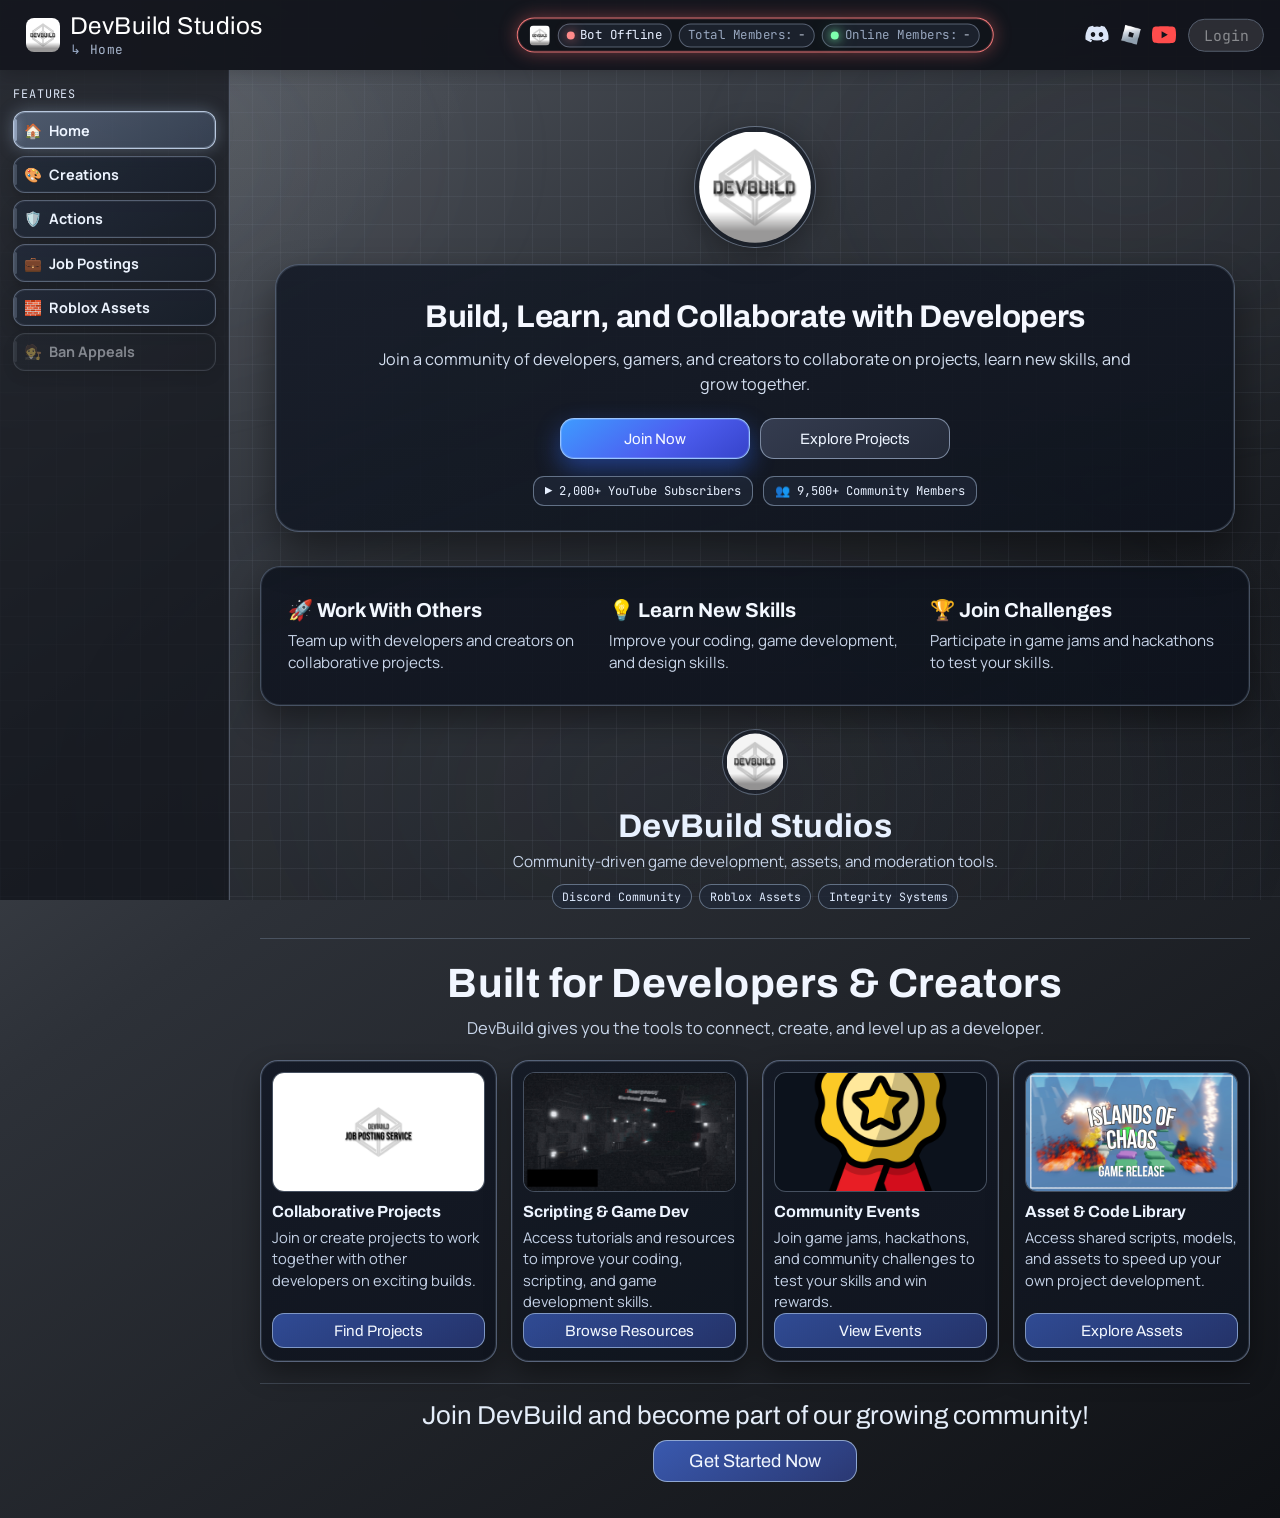
==== index.html @ 90d59d1f "Add files via upload" ====
<!doctype html><html lang="en"><head><meta charset="utf-8"/><link rel="icon" type="image/png" href="./devbuild-logo.png"/><meta name="viewport" content="width=device-width,initial-scale=1"/><meta name="theme-color" content="#ffffff"/><meta name="description" content="DevBuild Studios - Ban Appeals and Community Hub"/><link rel="apple-touch-icon" href="./logo192.png"/><meta property="og:type" content="website"/><meta property="og:title" content="DevBuild Studios"/><meta property="og:description" content="Official DevBuild Studios Website"/><meta property="og:url" content="https://www.devbuildstudios.dev/"/><meta property="og:image" content="https://www.devbuildstudios.dev/embed-thumbnail.png"/><meta property="og:image:secure_url" content="https://www.devbuildstudios.dev/embed-thumbnail.png"/><meta property="og:image:type" content="image/png"/><meta property="og:image:width" content="768"/><meta property="og:image:height" content="768"/><meta name="twitter:card" content="summary_large_image"/><meta name="twitter:title" content="DevBuild Studios"/><meta name="twitter:description" content="Official DevBuild Studios website: Ban Appeals, Community updates, and more."/><meta name="twitter:image" content="https://www.devbuildstudios.dev/embed-thumbnail.png"/><title>DevBuild Studios</title><script defer="defer" src="./static/js/main.74ff49d2.js"></script><link href="./static/css/main.d3ffc5e8.css" rel="stylesheet"></head><body><noscript>You need to enable JavaScript to run this app.</noscript><div id="root"></div></body></html>
---- static/css/main.d3ffc5e8.css ----
@import url(https://fonts.googleapis.com/css2?family=Manrope:wght@400;500;700&family=Archivo:wght@600;700&family=JetBrains+Mono:wght@500;700&display=swap);:root{--bg-0:#5b6068;--bg-1:#0f1115;--sidebar-width:230px;--panel:#1f2733;--panel-soft:#242e3c;--line:#7d8fa7;--line-strong:#6f829d;--text:#edf3ff;--muted:#c8d2e2;--accent:#6f7f97;--accent-warm:#ffb266;--ok:#93f0ba;--danger:#ff9e9e;--shadow:0 20px 48px #00000059}*,:after,:before{box-sizing:border-box}body{background:linear-gradient(145deg,#5b6068,#2d3138 45%,#0f1115);background:linear-gradient(145deg,var(--bg-0),#2d3138 45%,var(--bg-1));color:#edf3ff;color:var(--text);font-family:Manrope,sans-serif;margin:0;min-height:100vh;overflow-y:auto;padding-top:4.4rem;position:relative;scrollbar-width:none}body::-webkit-scrollbar{display:none}#root{min-height:100vh}.bg-noise{background:linear-gradient(#7882921f 1px,#0000 0),linear-gradient(90deg,#7882921f 1px,#0000 0),radial-gradient(900px 520px at -10% 0,#c4ccd81f,#0000 70%),radial-gradient(900px 520px at 100% 100%,#6c758424,#0000 70%),linear-gradient(145deg,#5b6068,#2d3138 45%,#0f1115);background:linear-gradient(#7882921f 1px,#0000 1px),linear-gradient(90deg,#7882921f 1px,#0000 1px),radial-gradient(900px 520px at -10% 0,#c4ccd81f,#0000 70%),radial-gradient(900px 520px at 100% 100%,#6c758424,#0000 70%),linear-gradient(145deg,var(--bg-0),#2d3138 45%,var(--bg-1));background-size:28px 28px,28px 28px,auto,auto,auto;inset:0;overflow:hidden;position:fixed;z-index:-1}.login-success-overlay{align-items:center;background:linear-gradient(145deg,#0f1115,#1a1f28 45%,#0f1115);display:flex;inset:0;justify-content:center;position:fixed;z-index:9999}.login-success-content{text-align:center}.login-success-text{color:#f6f9ff;font-family:Archivo,sans-serif;letter-spacing:.03em;margin-top:.75rem}.checkmark__circle{stroke-dasharray:166;stroke-dashoffset:166;stroke-width:2;stroke-miterlimit:10;stroke:#fff;fill:none;animation:stroke .6s cubic-bezier(.65,0,.45,1) forwards}.checkmark{stroke-width:2;stroke:#0f1115;stroke-miterlimit:10;animation:fill .4s ease-in-out .4s forwards,scale .3s ease-in-out .9s both;border-radius:50%;box-shadow:inset 0 0 0 0 #fff;display:block;height:56px;margin:0 auto;width:56px}.checkmark__check{stroke-dasharray:48;stroke-dashoffset:48;animation:stroke .3s cubic-bezier(.65,0,.45,1) .8s forwards;transform-origin:50% 50%}.bg-noise:after,.bg-noise:before{content:"";inset:-18%;pointer-events:none;position:absolute;will-change:transform,filter,opacity}.bg-noise:before{animation:none;background:none;filter:blur(0);opacity:0}.bg-noise:after{animation:mono-float 28s ease-in-out infinite;background:radial-gradient(40% 36% at 18% 26%,#f5f8ff14,#0000 72%),radial-gradient(36% 34% at 78% 28%,#d5dce817,#0000 74%),radial-gradient(50% 46% at 52% 78%,#9ea8b71c,#0000 75%);filter:blur(10px);opacity:.7}body:after{animation:intro-flash .75s ease-out forwards;background:#fff;content:"";inset:0;pointer-events:none;position:fixed;z-index:999}.corner-brand{align-items:center;background:#11141bf2;border:0;border-radius:0;box-shadow:0 4px 16px #0003;color:#fff;display:flex;font-family:JetBrains Mono,monospace;left:0;margin:0;min-height:4.4rem;padding:0 1.6rem;position:fixed;top:0;width:100%;z-index:10}.corner-brand-logo{border-radius:8px;height:34px;margin-right:.65rem;object-fit:contain;width:34px}.corner-brand-text-wrap{display:flex;flex-direction:column;line-height:1.05}.corner-brand-title{color:#fff;font-family:Archivo,sans-serif;font-size:1.52rem;letter-spacing:.02em}.corner-brand-category{color:#a8b6cd;font-family:JetBrains Mono,monospace;font-size:.8rem;letter-spacing:.03em;margin-top:.16rem}.top-user{gap:.75rem;position:fixed;right:1rem;top:2.2rem;transform:translateY(-50%);z-index:11}.social-links,.top-user{align-items:center;display:inline-flex}.social-links{gap:.4rem}.social-btn{align-items:center;background:#0000;border:0;color:#dbe5f7;display:inline-flex;height:24px;justify-content:center;line-height:1;text-decoration:none;transition:color .18s ease,transform .18s ease;width:24px}.social-btn-roblox{height:30px;width:30px}.social-btn:hover{color:#fff;transform:translateY(-1px)}.social-icon{fill:currentColor;display:block;height:100%;width:100%}.social-icon-image{object-fit:contain}.social-icon-roblox-large{transform:scale(1.08)}.social-icon-youtube{color:#ff4c4c}.feature-sidebar{background:#11141bb8;border-right:1px solid #9dabc36b;bottom:0;box-shadow:inset -1px 0 0 #b1c1d714;left:0;padding:1rem .8rem;position:fixed;top:4.4rem;width:230px;z-index:9}.feature-sidebar-title{color:#dce5f5;font-family:JetBrains Mono,monospace;font-size:.74rem;letter-spacing:.08em;margin:0 0 .55rem;text-transform:uppercase}.feature-item{align-items:center;background:linear-gradient(145deg,#232b3adb,#181e2adb);border:1px solid #a0b0c970;border-radius:12px;box-shadow:0 6px 14px #0003,inset 0 0 0 1px #cad8ed0f;color:#edf4ff;cursor:pointer;display:flex;font-family:Manrope,sans-serif;font-size:.9rem;font-weight:700;justify-content:space-between;margin-bottom:.42rem;overflow:hidden;padding:.52rem .66rem;position:relative;text-align:left;transition:transform .18s ease,filter .18s ease,box-shadow .18s ease,border-color .18s ease;width:100%}.feature-icon{color:#94a4be;display:inline-block;margin-right:.24rem;min-width:1.2em}.feature-item:before{background:#b2c5e0a6;border-radius:999px;bottom:20%;content:"";left:0;opacity:.35;position:absolute;top:20%;transition:opacity .18s ease,box-shadow .18s ease;width:3px}.feature-item:hover{border-color:#b7c7dfb8;box-shadow:0 9px 18px #00000042,inset 0 0 0 1px #cddcf224;filter:brightness(1.04);transform:translateY(-1px)}.feature-item:hover:before{opacity:.8}.feature-item-active{background:linear-gradient(145deg,#7589a980,#48597480);border-color:#c6d6eee6;box-shadow:inset 0 0 0 1px #cadaf347,0 0 16px #a5bcdc57}.feature-item-active:before{box-shadow:0 0 10px #bcd2f0a6;opacity:1}.feature-item-notice{border-color:#ffd880f2;box-shadow:inset 0 0 0 1px #ffdd8e33,0 0 14px #ffcc5559}.feature-item-info{align-items:center;background:#ffd35e26;border:1px solid #ffd880f2;border-radius:999px;box-shadow:0 0 10px #ffce4f59;color:#ffe8ab;display:inline-flex;font-family:JetBrains Mono,monospace;font-size:.7rem;height:18px;justify-content:center;min-width:18px}.feature-item-disabled{cursor:not-allowed;filter:grayscale(.35);opacity:.48}.home-actions{align-items:center;display:inline-flex;gap:.55rem;margin-top:.95rem}.feature-quick-btn{background:#ffffff29;border:1px solid #91a2bacc;border-radius:999px;color:#eef4ff;cursor:pointer;font-family:JetBrains Mono,monospace;font-size:.78rem;padding:.34rem .8rem;text-decoration:none}.feature-quick-link{align-items:center;display:inline-flex;justify-content:center}.home-showcase{margin:0 auto;padding:.5rem .35rem .25rem;text-align:center;width:min(1120px,calc(100vw - 230px - 3rem));width:min(1120px,calc(100vw - var(--sidebar-width) - 3rem))}.home-hero{align-items:center;display:flex;flex-direction:column;gap:.95rem;padding:1.5rem .95rem .95rem}.home-crest{background:#161c2894;border:1px solid #bbcce773;border-radius:999px;filter:drop-shadow(0 6px 15px rgba(0,0,0,.38));height:122px;object-fit:contain;padding:.26rem;width:122px}.home-hero-card{background:linear-gradient(160deg,#161c28eb,#0e131de0);border:1px solid #94a7c473;border-radius:24px;box-shadow:inset 0 0 0 1px #c2d3ed21,0 20px 42px #00000073;max-width:980px;padding:2.2rem 1.7rem 1.55rem;width:100%}.home-hero-title{color:#f5f8ff;font-family:Archivo,sans-serif;font-size:clamp(1.34rem,2.45vw,2.45rem);letter-spacing:-.01em;line-height:1.1;margin:0;max-width:100%;overflow:hidden;text-overflow:ellipsis;white-space:nowrap}.home-hero-lead{color:#d3deef;font-size:1.01rem;line-height:1.56;margin:.8rem auto 0;max-width:760px}.home-hero-actions{display:flex;flex-wrap:wrap;gap:.68rem;justify-content:center;margin-top:1.3rem}.home-btn{border:1px solid #afc1dc9e;border-radius:14px;cursor:pointer;font-family:Archivo,sans-serif;font-size:.94rem;min-width:190px;padding:.72rem 1.5rem;text-decoration:none;transition:transform .22s ease,filter .22s ease,box-shadow .22s ease}.home-btn:hover{filter:brightness(1.06);transform:translateY(-2px)}.home-btn-primary{background:linear-gradient(145deg,#3e9bff,#4d5ef0 56%,#3643ca);border-color:#9dcafff2;box-shadow:0 10px 24px #3067f775,inset 0 0 0 1px #c5e0ff33;color:#f5f9ff}.home-btn-secondary{background:linear-gradient(145deg,#384054eb,#262d3ce6);color:#edf4ff}.home-hero-stats{align-items:center;display:flex;flex-wrap:wrap;gap:.58rem;justify-content:center;margin-top:1.05rem}.home-stat-chip{align-items:center;background:#1f2838bd;border:1px solid #9eb2ce8c;border-radius:11px;color:#e7f0ff;display:inline-flex;font-family:JetBrains Mono,monospace;font-size:.76rem;gap:.38rem;padding:.38rem .7rem}.home-benefits{grid-gap:.95rem;background:linear-gradient(160deg,#121722eb,#0d121ce0);border:1px solid #95a8c366;border-radius:20px;box-shadow:inset 0 0 0 1px #c6d8f01a,0 14px 32px #0006;display:grid;gap:.95rem;grid-template-columns:repeat(3,minmax(0,1fr));margin:1.2rem auto 0;max-width:1080px;padding:1.55rem 1.25rem}.home-benefit-card{padding:.35rem .45rem;text-align:left}.home-benefit-card h3{color:#f3f8ff;font-family:Archivo,sans-serif;font-size:1.26rem;margin:0}.home-benefit-card p{color:#c9d5e9;font-size:.95rem;line-height:1.45;margin:.52rem 0 0}.home-footer-brand{margin:1.45rem auto .45rem;text-align:center}.home-footer-crest{background:#161c2899;border:1px solid #b5c7e366;border-radius:999px;height:66px;object-fit:contain;opacity:.95;padding:.22rem;width:66px}.home-footer-brand h3{color:#e8f1ff;font-family:Archivo,sans-serif;font-size:clamp(1.45rem,2.6vw,2.05rem);letter-spacing:.01em;margin:.5rem 0 0}.home-footer-subline{color:#c6d3e8;font-size:.95rem;line-height:1.42;margin:.45rem auto 0;max-width:760px}.home-footer-meta{align-items:center;display:flex;flex-wrap:wrap;gap:.48rem;justify-content:center;margin:.72rem auto 0}.home-footer-meta span{background:#1f2838ad;border:1px solid #9eb2ce85;border-radius:999px;color:#dfebff;font-family:JetBrains Mono,monospace;font-size:.72rem;padding:.25rem .58rem}.home-built{border-top:1px solid #9cb0cd47;margin:1.8rem auto .5rem;max-width:1220px;padding-top:1.4rem}.home-built-title{color:#f1f6ff;font-family:Archivo,sans-serif;font-size:clamp(1.85rem,3.2vw,2.8rem);letter-spacing:.01em;margin:0}.home-built-lead{color:#c9d6ea;font-size:1.03rem;line-height:1.5;margin:.62rem auto 0;max-width:820px}.home-built-grid{grid-gap:.85rem;display:grid;gap:.85rem;grid-template-columns:repeat(4,minmax(0,1fr));margin-top:1.18rem}.home-built-card{background:linear-gradient(160deg,#141a26eb,#0f141ee6);border:1px solid #96aac985;border-radius:18px;box-shadow:inset 0 0 0 1px #c8d8f21f,0 12px 26px #0000005c;display:flex;flex-direction:column;padding:.72rem .72rem .78rem;text-align:left}.home-built-card-image{aspect-ratio:16/9;background:#0d121ce6;border:1px solid #acbed85c;border-radius:12px;object-fit:cover;width:100%}.home-built-card h3{color:#edf4ff;font-family:Archivo,sans-serif;font-size:1.01rem;margin:.68rem 0 0}.home-built-card p{color:#c5d2e7;font-size:.92rem;line-height:1.45;margin:.46rem 0 0;min-height:5.35rem}.home-built-btn{background:linear-gradient(150deg,#4c7cff85,#384ead85);border:1px solid #a3bce0b3;border-radius:12px;color:#f3f8ff;cursor:pointer;font-family:Archivo,sans-serif;font-size:.95rem;margin-top:auto;padding:.56rem .72rem;text-align:center;text-decoration:none;transition:transform .2s ease,filter .2s ease,box-shadow .2s ease}.home-built-btn:hover{box-shadow:0 8px 18px #4468d654;filter:brightness(1.07);transform:translateY(-2px)}.home-built-cta{border-top:1px solid #9cb0cd3d;margin:1.3rem auto 0;padding-top:1.05rem;text-align:center}.home-built-cta p{color:#e4edf9;font-family:Archivo,sans-serif;font-size:clamp(1.1rem,2.1vw,1.62rem);margin:0}.home-built-cta-btn{align-items:center;background:linear-gradient(148deg,#4c7cffa3,#384ead99);border:1px solid #a6bcdecc;border-radius:14px;color:#f2f7ff;display:inline-flex;font-family:Archivo,sans-serif;font-size:1.14rem;justify-content:center;margin-top:.7rem;padding:.62rem 2.2rem;text-decoration:none;transition:transform .2s ease,filter .2s ease,box-shadow .2s ease}.home-built-cta-btn:hover{box-shadow:0 10px 22px #4468d65c;filter:brightness(1.08);transform:translateY(-2px)}.actions,.creations{margin-top:6px}.section-title-wrap{margin:0 0 14px;text-align:center}.ban-appeal-title{margin:0 auto .7rem;width:min(1220px,calc(100vw - 230px - 3rem));width:min(1220px,calc(100vw - var(--sidebar-width) - 3rem))}.section-kicker{color:#9aa9c1;font-family:JetBrains Mono,monospace;font-size:.74rem;letter-spacing:.09em;margin:0;text-transform:uppercase}.section-title{color:#f2f6ff;font-family:Archivo,sans-serif;font-size:clamp(1.2rem,2.1vw,1.55rem);letter-spacing:.01em;margin:.2rem 0 0}.creations-grid{grid-gap:16px;display:grid;gap:16px;grid-template-columns:repeat(auto-fit,minmax(280px,1fr))}.creation-card{background:#222935bf;border:1px solid #8999af61;border-radius:14px;box-shadow:0 10px 22px #00000038;color:inherit;display:flex;flex-direction:column;min-height:100%;padding:12px;text-decoration:none;transition:transform .2s ease,border-color .2s ease,box-shadow .2s ease}.creation-card:hover{border-color:#b1c1d7ad;box-shadow:0 14px 28px #00000047;transform:translateY(-3px)}.creation-thumbnail-wrap{aspect-ratio:16/9;background:#0f131aa6;border:1px solid #abbad042;border-radius:10px;overflow:hidden;width:100%}.creation-thumbnail{display:block;height:100%;object-fit:cover;width:100%}.creation-card h4{color:#fff;font-family:Archivo,sans-serif;font-size:1.03rem;margin:10px 0 0}.creation-card p{color:#c7d3e7;font-size:.9rem;line-height:1.35;margin:.45rem 0 0}.creation-status{border:1px solid #a5b3c9b3;border-radius:999px;display:inline-flex;font-family:JetBrains Mono,monospace;font-size:.72rem;letter-spacing:.04em;margin-top:0;padding:.2rem .56rem;width:fit-content}.status-underdevelopment{background:#ffba4921;border-color:#ffd778e6;color:#ffe59b}.status-active{background:#93f0ba24;border-color:#93f0baf2;color:#c9ffd8}.status-discontinued{background:#ff787824;border-color:#ff8e8ef2;color:#ffcaca}.creation-card-footer{align-items:center;display:flex;gap:.65rem;justify-content:space-between;margin-top:auto;padding-top:.7rem}.creation-open-btn{align-items:center;-webkit-backdrop-filter:blur(8px);backdrop-filter:blur(8px);background:linear-gradient(145deg,#cfdcf033,#7f92ae59);border:1px solid #c2d2e8db;border-radius:999px;box-shadow:0 8px 18px #00000040,inset 0 0 0 1px #e0ecff1f;color:#f4f8ff;display:inline-flex;font-family:Archivo,sans-serif;font-size:.78rem;justify-content:center;letter-spacing:.02em;overflow:hidden;padding:.38rem .88rem;position:relative;text-decoration:none;transition:transform .2s ease,filter .2s ease,box-shadow .2s ease}.creation-open-btn:before{background:linear-gradient(110deg,#0000 10%,#ffffff38 45%,#0000 80%);content:"";inset:0;position:absolute;transform:translateX(-130%);transition:transform .45s ease}.creation-open-btn:hover{box-shadow:0 10px 24px #0000004d,0 0 14px #c2d2e857,inset 0 0 0 1px #ebf4ff33;filter:brightness(1.08);transform:translateY(-2px) scale(1.015)}.creation-open-btn:hover:before{transform:translateX(130%)}.creation-open-btn:active{transform:translateY(0) scale(.99)}.actions-controls{display:flex;flex-wrap:wrap;gap:10px;justify-content:center}.actions-controls button,.actions-controls input,.actions-controls select{background:#181d26c7;border:1px solid #8999af99;border-radius:10px;color:#e9f0ff;font-family:Manrope,sans-serif;min-width:150px;padding:.42rem .6rem}.actions-controls button{min-width:96px}.actions-list{background:#1e242fb8;border:1px solid #8999af61;border-radius:12px;color:#d5dfef;margin-top:14px;padding:.8rem .9rem;text-align:center}.job-postings{margin-top:8px}.job-overview-hero{background:linear-gradient(160deg,#0e1623b8,#111a29a3);border:1px solid #9cb4da66;border-radius:16px;box-shadow:0 10px 26px #0003;margin:0 auto 1.15rem;max-width:980px;padding:.82rem .95rem .9rem;text-align:center}.job-overview-kicker{color:#b4c5e3;font-family:JetBrains Mono,monospace;font-size:.78rem;letter-spacing:.16em;margin:0 0 .25rem;text-transform:uppercase}.job-overview-title{color:#f5f9ff;font-family:Archivo,sans-serif;font-size:clamp(1.9rem,3vw,2.55rem);letter-spacing:.035em;margin:0;text-shadow:0 6px 22px #427cd942}.job-overview-subtitle{color:#d1dced;font-size:.98rem;line-height:1.5;margin:.64rem auto 0;max-width:760px}.job-overview-pills{align-items:center;display:flex;flex-wrap:wrap;gap:8px;justify-content:center;margin:.72rem auto 0}.job-pill{background:#111825a8;border:1px solid #a8bddf80;border-radius:999px;color:#dbe7fb;font-family:Archivo,sans-serif;font-size:.8rem;letter-spacing:.01em;padding:.28rem .62rem}.job-hub-grid{grid-gap:18px;display:grid;gap:18px;grid-template-columns:repeat(2,minmax(0,1fr));margin:0 auto;max-width:1020px}.job-hub-card{align-items:center;background:linear-gradient(170deg,#0c131ff2,#121927e6),radial-gradient(80% 80% at 50% 0,#6192e11f,#0000 70%);border:1px solid #abc5f199;border-radius:20px;box-shadow:inset 0 0 0 1px #b5cef629,0 0 26px #70b0ff33,0 16px 36px #0000005c;display:flex;flex-direction:column;gap:.7rem;margin:0 auto;max-width:510px;overflow:hidden;padding:1.05rem 1.05rem 1.08rem;position:relative;text-align:center;transition:transform .28s ease,box-shadow .28s ease,border-color .28s ease}.job-hub-card:after{animation:jobCardSheen 2.8s ease-in-out infinite;background:linear-gradient(115deg,#0000 12%,#e8f0ff2e 42%,#0000 78%);content:"";inset:0;opacity:.5;pointer-events:none;position:absolute;transform:translateX(-120%);transition:opacity .28s ease}.job-hub-card:hover{border-color:#c5dfffe6;box-shadow:inset 0 0 0 1px #c3ddff38,0 0 34px #6caaff54,0 22px 40px #0006;transform:translateY(-5px) scale(1.012)}.job-hub-card:hover:after{animation-play-state:paused;opacity:0}.job-hub-icon{background:radial-gradient(circle at 30% 20%,#5081db6b,#0c182cc7);border:1px solid #749fe4ad;border-radius:999px;box-shadow:0 0 30px #5694ff42;display:grid;font-size:1.7rem;height:74px;place-items:center;width:74px}.job-hub-icon-blue{border-color:#689cf5b8;box-shadow:0 0 26px #4f95ff4d}.job-hub-icon-purple{background:radial-gradient(circle at 30% 20%,#915def6b,#14102dcc);border-color:#9a70f5b8;box-shadow:0 0 26px #8d5cf04f}.job-hub-title{color:#f5f9ff;font-size:2rem;letter-spacing:.02em;margin:.16rem 0 0}.job-hub-sub,.job-hub-title{font-family:Archivo,sans-serif}.job-hub-sub{color:#d8e6fb;font-size:1.03rem;font-weight:600;margin:-.14rem 0 .1rem}.job-hub-desc{color:#c9d8f1;font-size:.98rem;line-height:1.45;margin:0;min-height:4rem;text-align:center}.job-hub-tags{display:flex;flex-wrap:wrap;gap:8px;justify-content:center}.job-hub-tags span{background:#152134b3;border:1px solid #94b0dd6b;border-radius:11px;color:#d7e4fa;font-family:Archivo,sans-serif;font-size:.88rem;padding:.34rem .64rem}.job-hub-btn{align-items:center;background:linear-gradient(145deg,#527fe7e6,#355dbaeb);border:1px solid #9cc3ffd9;border-radius:12px;box-shadow:0 8px 18px #2d4e9959,0 0 12px #66aaff40;color:#f4f8ff;cursor:pointer;display:inline-flex;font-family:Archivo,sans-serif;font-size:1.02rem;gap:12px;justify-content:space-between;margin-top:.3rem;padding:.64rem .96rem;text-decoration:none;transition:transform .2s ease,filter .2s ease,box-shadow .2s ease;width:100%}.job-hub-btn:hover{box-shadow:0 10px 22px #2d4e996b,0 0 16px #66aaff57;filter:brightness(1.08);transform:translateY(-2px)}.job-hub-btn-purple{background:linear-gradient(145deg,#7a49d6eb,#5c32b0f2);border-color:#b788ffe6}.job-hub-foot{color:#95accc;font-size:.93rem;margin:.08rem 0 0}.job-start-wrap{display:flex;justify-content:center;margin-top:18px}.job-start-shell{background:#111927d1;border:1px solid #8da7cd57;border-radius:999px;color:#d7e3f8;gap:12px;padding:.6rem .7rem .6rem .95rem}.job-start-btn,.job-start-shell{align-items:center;display:inline-flex;font-family:Archivo,sans-serif}.job-start-btn{background:#222f45e6;border:1px solid #a8c1e8b3;border-radius:11px;box-shadow:0 6px 16px #00000042;color:#f4fff8;font-size:1rem;justify-content:center;padding:.5rem 1.16rem;text-decoration:none;transition:transform .2s ease,filter .2s ease,box-shadow .2s ease}.job-start-btn:hover{box-shadow:0 10px 20px #0000004d;filter:brightness(1.06);transform:translateY(-2px)}.job-controls{grid-gap:.6rem;align-items:center;display:grid;gap:.6rem;grid-template-columns:auto auto minmax(260px,1fr);justify-content:stretch;margin-top:.34rem}.job-listing-hero{background:linear-gradient(160deg,#0e1521d6,#121b29bd),radial-gradient(80% 100% at 50% 0,#4d7ed629,#0000 70%);border:1px solid #99b1d670;border-radius:16px;box-shadow:0 10px 28px #00000040,inset 0 0 0 1px #aec6ec1a;padding:.74rem .9rem .9rem}.job-controls input{border:1px solid #99a9c19e;color:#ecf3ff;font-family:Manrope,sans-serif;padding:.5rem .8rem;width:100%}.job-back-btn,.job-controls input{background:#181d26d6;border-radius:999px}.job-back-btn{border:1px solid #adbed7cc;color:#edf4ff;cursor:pointer;font-family:Archivo,sans-serif;padding:.42rem .78rem;transition:transform .2s ease,filter .2s ease}.job-back-btn:hover{filter:brightness(1.06);transform:translateY(-1px)}.job-view-switch{background:#141c28e0;border:1px solid #a1b9dc80;border-radius:999px;display:inline-flex;overflow:hidden}.job-view-btn{background:#0000;border:none;color:#d3e1f8;cursor:pointer;font-family:Archivo,sans-serif;font-size:.82rem;letter-spacing:.01em;padding:.44rem .8rem;transition:background .18s ease,color .18s ease}.job-view-btn:hover{background:#577abc40;color:#eef5ff}.job-view-btn-active{background:linear-gradient(145deg,#4e7fda9e,#375ba6b8);color:#fff}.job-results-line{align-items:center;color:#c8d9f4;display:flex;font-family:JetBrains Mono,monospace;font-size:.76rem;gap:8px;justify-content:center;margin-top:.54rem}.job-results-count{background:#101725d6;border:1px solid #a1b9dc8f;border-radius:999px;color:#eaf2ff;padding:.06rem .48rem}.job-posts-list{grid-gap:14px;display:grid;gap:14px;grid-template-columns:repeat(auto-fill,minmax(330px,1fr));margin-top:14px}.job-post-card{background:linear-gradient(160deg,#161f2edb,#182132c7);border:1px solid #9bb0d075;border-radius:16px;box-shadow:0 8px 22px #0000003d,inset 0 0 0 1px #b0c8ec1f;padding:.86rem .9rem;text-align:left;transition:transform .22s ease,border-color .22s ease,box-shadow .22s ease}.job-post-card:hover{border-color:#b1cbf1bd;box-shadow:0 12px 26px #0000004d,inset 0 0 0 1px #b8d1f529;transform:translateY(-2px)}.job-post-head{align-items:center;display:flex;gap:.62rem}.job-post-avatar{background:#e6ecf733;border:1px solid #adbed7b8;border-radius:999px;height:34px;object-fit:cover;width:34px}.job-post-author{color:#edf4ff;font-family:Archivo,sans-serif;font-size:.92rem;margin:0}.job-post-time{color:#9fb1cf;font-family:JetBrains Mono,monospace;font-size:.71rem;margin:.1rem 0 0}.job-post-title{color:#fff;font-family:Archivo,sans-serif;font-size:1.2rem;margin:.62rem 0 0}.job-post-description{color:#d4e0f3;font-size:.96rem;line-height:1.45;margin:.48rem 0 0;white-space:pre-wrap}.job-post-meta-grid{grid-gap:.65rem;display:grid;gap:.65rem;grid-template-columns:repeat(2,minmax(0,1fr));margin-top:.62rem}.job-meta-key{color:#9fb1cf;font-family:JetBrains Mono,monospace;font-size:.72rem;letter-spacing:.02em;margin:0}.job-meta-value{color:#eef5ff;font-size:.94rem;margin:.16rem 0 0;white-space:pre-wrap;word-break:break-word}.job-post-actions{margin-top:.86rem}.job-open-btn{align-items:center;background:linear-gradient(145deg,#cfdcf038,#7f92ae5c);border:1px solid #c2d2e8e6;border-radius:11px;color:#f4f8ff;display:inline-flex;font-family:Archivo,sans-serif;font-size:.86rem;justify-content:center;padding:.44rem .9rem;text-decoration:none;transition:transform .2s ease,filter .2s ease}.job-open-btn:hover{filter:brightness(1.06);transform:translateY(-1px)}.fade-in-up{animation:fadeInUp .5s ease both}.delay-1{animation-delay:.04s}.delay-2{animation-delay:.12s}.delay-3{animation-delay:.2s}.roblox-assets{margin-top:6px}.assets-controls{display:flex;justify-content:center;margin-bottom:12px}.assets-controls input{background:#181d26d6;border:1px solid #99a9c19e;border-radius:999px;color:#ecf3ff;font-family:Manrope,sans-serif;padding:.5rem .8rem;width:min(560px,100%)}.assets-grid{grid-gap:14px;display:grid;gap:14px;grid-template-columns:repeat(auto-fill,minmax(280px,280px));justify-content:start}.assets-state{background:#1c232fb8;border:1px solid #90a1b973;border-radius:12px;color:#d0ddef;grid-column:1/-1;margin:0;padding:.75rem .8rem;text-align:center}.section-loading{align-items:center;display:flex;flex-direction:column;gap:.6rem;justify-content:center}.section-loading p{margin:0}.section-loader{animation:section-rotation 1s linear infinite;border:3px solid;border-color:#fff #fff #0000;border-radius:50%;box-sizing:border-box;display:inline-block;height:48px;position:relative;width:48px}.section-loader:after{animation:section-rotation-back .5s linear infinite;border:3px solid #fff;border-radius:50%;border-top-color:#0000;bottom:0;box-sizing:border-box;content:"";height:24px;left:0;margin:auto;position:absolute;right:0;top:0;transform-origin:center center;width:24px}.asset-card{background:#191f2bc7;border:1px solid #91a1b97a;border-radius:14px;box-shadow:0 10px 24px #0000003b;display:flex;flex-direction:column;overflow:hidden}.asset-thumb-wrap{aspect-ratio:16/9;background:#0c0f16d9;border-bottom:1px solid #8c9cb459;display:block;width:100%}.asset-thumb{display:block;height:100%;object-fit:cover;width:100%}.asset-body{grid-gap:.3rem;display:grid;gap:.3rem;padding:.62rem .68rem .7rem}.asset-title{color:#f2f7ff;font-family:Archivo,sans-serif;font-size:.98rem;margin:0}.asset-meta{color:#b8c7df;font-size:.78rem;margin:0}.asset-date-pill{align-items:center;background:#eef5ff14;border:1px solid #ebf3ffe6;border-radius:999px;box-shadow:0 0 12px #e1edff4d,inset 0 0 0 1px #eaf3ff1f;color:#edf4ff;display:inline-flex;font-family:JetBrains Mono,monospace;font-size:.72rem;padding:.18rem .52rem}.asset-go-btn{background:linear-gradient(145deg,#cfdcf033,#7f92ae59);border:1px solid #bbcbe3cc;border-radius:999px;color:#f4f8ff;font-family:Archivo,sans-serif;font-size:.77rem;margin-top:.3rem;padding:.35rem .82rem;text-decoration:none;transition:transform .18s ease,filter .18s ease;width:fit-content}.asset-go-btn:hover{filter:brightness(1.08);transform:translateY(-1px)}.asset-btn-row{align-items:center;display:flex;gap:.45rem;margin-top:.3rem}.asset-youtube-btn{background:linear-gradient(145deg,#ff5d5df0,#cc2d2df0);border:1px solid #ff7979f2;border-radius:999px;box-shadow:0 7px 16px #0000003d;color:#fff3f3;font-family:Archivo,sans-serif;font-size:.77rem;padding:.35rem .8rem;text-decoration:none;transition:transform .18s ease,filter .18s ease;width:fit-content}.asset-youtube-btn:hover{filter:brightness(1.08);transform:translateY(-1px)}.asset-go-btn-disabled{cursor:not-allowed;filter:grayscale(.65);opacity:.42;pointer-events:none}.punishment-list{grid-gap:10px;display:grid;gap:10px}.punishment-card{background:#11161fc7;border:1px solid #8999af73;border-radius:12px;padding:.65rem .75rem;text-align:left}.punishment-header{align-items:center;display:flex;gap:.55rem;margin-bottom:.4rem}.punished-avatar{background:#0b0e14d9;border:1px solid #a1b0c6a6;border-radius:999px;height:28px;object-fit:cover;width:28px}.punishment-details{grid-gap:.2rem;color:#d6e0f1;display:grid;font-size:.86rem;gap:.2rem}.timestamp{color:#aebcd4}.badge{background:#3c485c6b;border:1px solid #a1b0c6b3;border-radius:999px;color:#ecf3ff;font-family:JetBrains Mono,monospace;font-size:.72rem;letter-spacing:.04em;margin-left:auto;padding:.14rem .5rem}.badge.ban,.badge.kick,.badge.timeout{background:#ff595929;border-color:#ff8282e6;color:#ffd0d0}.badge.warn{background:#ffb94026;border-color:#ffd079f2;color:#ffe5b1}.badge.unban,.badge.untimeout,.badge.unwarn{background:#77ebb029;border-color:#8bf4bcf2;color:#d5ffe7}.join-btn{background:#5865f2;border-radius:12px;color:#fff;display:inline-block;font-weight:700;margin-top:16px;padding:12px 30px;text-decoration:none;transition:background .25s ease,transform .25s ease}.hero-join-btn{margin-top:12px}.join-btn:hover{background:#4752c4;transform:translateY(-2px)}.page-context-arrow{color:#97a8c4}.bot-status{align-items:center;background:#11141be6;border:1px solid #aab6ca73;border-radius:999px;display:inline-flex;font-family:JetBrains Mono,monospace;font-size:.78rem;gap:.45rem;left:calc(115px + 50vw);left:calc(var(--sidebar-width) + (100vw - var(--sidebar-width))/2);letter-spacing:.04em;padding:.28rem .78rem;position:fixed;top:2.2rem;transform:translate(-50%,-50%);z-index:12}.bot-status-logo{border-radius:4px;height:20px;object-fit:contain;width:20px}.bot-status-chip{align-items:center;background:#1f2632c7;border:1px solid #a3b2cb73;border-radius:999px;display:inline-flex;gap:.34rem;padding:.16rem .5rem}.bot-status-chip-status{color:#e7efff}.bot-status-chip-metric{color:#c4cfdf}.bot-status-chip-online-members{gap:.38rem}.bot-status-online-dot{background:#7dffad;border-radius:50%;box-shadow:0 0 10px #7dffade6,0 0 18px #7dffad8c;display:inline-block;flex-shrink:0;height:8px;width:8px}.bot-status-metric-label{color:#98a7bf}.bot-status-dot{background:#b5c0d3;border-radius:50%;height:8px;width:8px}.bot-status--online{border-color:#93f0baf2;box-shadow:inset 0 0 0 1px #93f0ba38,0 0 18px #93f0ba6b;color:#ddffec}.bot-status--online .bot-status-dot{background:#93f0ba;box-shadow:0 0 12px #93f0bad1}.bot-status--offline{border-color:#ff7e7ef2;box-shadow:inset 0 0 0 1px #ff7e7e33,0 0 18px #ff6e6e66;color:#ffd7d7}.bot-status--offline .bot-status-dot{background:#ff8a8a;box-shadow:0 0 12px #ff7878c7}.bot-status--checking,.bot-status--degraded{border-color:#ffd175f2;box-shadow:inset 0 0 0 1px #ffd17533,0 0 18px #ffc95861;color:#ffe7ad}.bot-status--checking .bot-status-dot,.bot-status--degraded .bot-status-dot{background:#ffd879;box-shadow:0 0 12px #ffcb56c2}.top-avatar{background:#f2f4f8;border:1px solid #a7aebb;border-radius:999px;height:34px;object-fit:cover;width:34px}.avatar-menu{position:relative}.avatar-menu-trigger{align-items:center;background:#181f2bad;border:1px solid #a2b2cab8;border-radius:999px;cursor:pointer;display:inline-flex;justify-content:center;padding:.12rem}.account-menu{background:#121822f5;border:1px solid #9daec89e;border-radius:12px;box-shadow:0 16px 30px #00000057;min-width:240px;padding:.58rem .62rem;position:absolute;right:0;top:calc(100% + .42rem);z-index:20}.account-menu-title{color:#f2f6ff;font-family:Archivo,sans-serif;font-size:.96rem;margin:0 0 .45rem}.account-menu-row{align-items:center;background:#1b222ecc;border:1px solid #8d9eb66b;border-radius:9px;display:flex;gap:.5rem;justify-content:space-between;margin-bottom:.35rem;padding:.28rem .42rem}.account-key{color:#a9b8d1;font-size:.75rem}.account-value{color:#edf3ff;font-family:JetBrains Mono,monospace;font-size:.75rem;text-align:right}.account-status-pill{border:1px solid #a2b1c9b3;border-radius:999px;font-size:.72rem;padding:.12rem .46rem}.account-status-banned{background:#ff5a5a24;border-color:#ff7e7ef2;box-shadow:0 0 12px #ff686859,inset 0 0 0 1px #ff8a8a2e;color:#ffd3d3}.account-status-clean{background:#61de9826;border-color:#84eeb0f5;box-shadow:0 0 12px #78eca854,inset 0 0 0 1px #8bf8bd33;color:#d7ffe7}.account-logout-btn{background:#e2ecff24;border:1px solid #aabad1b8;border-radius:9px;color:#eef4ff;cursor:pointer;font-family:Archivo,sans-serif;font-size:.82rem;padding:.38rem .5rem;width:100%}.logout-btn{background:#ffffff38;border:1px solid #98a8bf;border-radius:999px;color:#fff;cursor:pointer;font-family:JetBrains Mono,monospace;font-size:.92rem;padding:.36rem .9rem}.logout-btn-disabled{cursor:not-allowed;opacity:.5;pointer-events:none}.status-logout-btn{margin-top:.85rem}.start-screen{display:grid;min-height:calc(100vh - 4.4rem);padding:1.5rem 1.5rem 1.5rem calc(230px + 1.5rem);padding:1.5rem 1.5rem 1.5rem calc(var(--sidebar-width) + 1.5rem);place-items:center}.start-screen-wide{display:block;min-height:calc(100vh - 4.4rem);padding:1.1rem 1.1rem 1.1rem calc(230px + 1.1rem);padding:1.1rem 1.1rem 1.1rem calc(var(--sidebar-width) + 1.1rem)}.content-wide{margin:0 auto;width:min(1500px,calc(100vw - 230px - 2.2rem));width:min(1500px,calc(100vw - var(--sidebar-width) - 2.2rem))}.start-card{animation:none;background:#0000;border:0;border-radius:0;box-shadow:none;margin:0 auto;padding:0;width:min(900px,calc(100vw - 230px - 3rem));width:min(900px,calc(100vw - var(--sidebar-width) - 3rem))}.start-card.compact{max-width:900px;text-align:center}.status-card{animation:rise .26s ease;background:linear-gradient(160deg,#1c222de0,#131821eb);border:1px solid #a5b4cd6b;border-radius:18px;box-shadow:0 18px 46px #00000052,inset 0 0 0 1px #c5d4eb14;margin:0 auto;padding:1.2rem 1.1rem 1.05rem;text-align:center;width:min(920px,calc(100vw - 230px - 3rem));width:min(920px,calc(100vw - var(--sidebar-width) - 3rem))}.not-banned-card{background:linear-gradient(160deg,#202733e0,#131821eb);border:1px solid #9dafc959;border-radius:14px;box-shadow:0 16px 46px #00000052;padding:1.1rem 1.1rem 1rem;width:min(760px,96vw)}.not-banned-badge{background:#93f0ba24;border:1px solid #93f0babf;border-radius:999px;color:#d9ffe9;font-family:JetBrains Mono,monospace;font-size:.72rem;letter-spacing:.08em;margin:0 auto .45rem;padding:.25rem .7rem;width:fit-content}.not-banned-meta{grid-gap:.55rem;display:grid;gap:.55rem;margin-top:.75rem}.not-banned-meta-item{background:#0b0f157a;border:1px solid #8999af59;border-radius:10px;padding:.5rem .65rem;text-align:left}.not-banned-btn{margin-top:.85rem}.status-x{color:#ff6e6e;text-shadow:0 0 10px #ff6e6e8c,0 0 26px #ff5a5a59}.status-check,.status-x{font-family:Archivo,sans-serif;font-size:clamp(5rem,11vw,8rem);line-height:.95;margin:0}.status-check{color:#93f0ba;text-shadow:0 0 10px #93f0ba8c,0 0 26px #78ffb759}.status-gear{color:#ffd35f;font-family:Archivo,sans-serif;font-size:clamp(5rem,11vw,8rem);line-height:.95;margin:0;text-shadow:0 0 10px #ffd35f8c,0 0 24px #ffc64759}.loader{--g:radial-gradient(farthest-side,#0000 calc(95% - 3px),#fff calc(100% - 3px) 98%,#0000 101%) no-repeat;animation:l10 1.5s infinite;aspect-ratio:1;background:var(--g),var(--g),var(--g);background-size:30px 30px;margin:0 auto .2rem;width:65px}.status-text{color:#edf3ff;color:var(--text);font-size:1.2rem;margin:.9rem 0 0}.pending-pill{background:#ffd65e24;border:1px solid #ffda70f2;border-radius:999px;box-shadow:inset 0 0 0 1px #ffda7038,0 0 14px #ffd0406b,0 0 28px #ffd45447;color:#ffe8a8;font-size:.94rem;margin:.95rem auto 0;padding:.2rem .62rem;width:fit-content}.not-appealable-pill{background:#ff66661f;border:1px solid #ffa6a6f2;border-radius:999px;box-shadow:inset 0 0 0 1px #ffa6a633,0 0 12px #ff78783d,0 0 24px #ff828233;color:#ffd1d1;font-size:.94rem;margin:.7rem auto 0;padding:.22rem .72rem;width:fit-content}.not-appealable-reason{background:#2d35428c;border:1px solid #9eaabc80;border-radius:999px;box-shadow:inset 0 0 0 1px #bec9db24,0 0 12px #aab6cb2e;margin:.55rem auto 0;overflow:hidden;padding:.35rem .7rem;text-align:center;text-overflow:ellipsis;white-space:nowrap;width:min(500px,88vw)}.not-appealable-reason-line{color:#eef3ff;font-size:.86rem}.denial-reason-note{color:#e9d9b0;font-size:.8rem;line-height:1.25;margin:.45rem auto 0;width:min(500px,88vw)}.status-subtext{color:#c8d2e2;color:var(--muted);margin:.3rem 0 0}.status-notice{background:#252d3c94;border:1px solid #a7b7d080;border-radius:10px;color:#dde7f7;margin:0 auto .75rem;max-width:min(760px,92vw);padding:.45rem .65rem}.pending-meta{grid-gap:.55rem;display:grid;gap:.55rem;justify-items:center;margin-top:.9rem}.pending-item{background:#181d26bf;border:1px solid #6f829d;border:1px solid var(--line-strong);border-radius:12px;padding:.55rem .75rem;text-align:left;width:min(560px,92vw)}.pending-key,.pending-value{margin:0}.pending-key{color:#c8d2e2;color:var(--muted);font-size:.78rem}.pending-value{color:#fff;font-family:JetBrains Mono,monospace;font-size:.92rem;margin-top:.2rem;word-break:break-word}.login-title{font-size:clamp(1.25rem,3vw,1.7rem);font-weight:700}.eyebrow{color:#c8d2e2;color:var(--muted);font-family:JetBrains Mono,monospace;font-size:.76rem;letter-spacing:.12em;margin:0 0 .7rem;text-transform:uppercase}h1,h2{font-family:Archivo,sans-serif;margin:0}h1{font-size:clamp(1.9rem,4vw,2.3rem)}.muted{color:#c8d2e2;color:var(--muted);line-height:1.55;margin:.7rem 0 0}.oauth-permission-bubble{background:#7882922e;border:1px solid #aab6ca59;border-radius:12px;margin:1rem auto 0;max-width:860px;padding:.75rem .85rem}.oauth-login-separator{background:linear-gradient(90deg,#9baac000,#9baac0d9,#9baac000);height:1px;margin:.95rem auto 0;width:min(860px,92vw)}.oauth-permission-heading{color:#fff;font-size:1rem;font-weight:700;margin:0 0 .35rem}.oauth-permission-row{align-items:center;display:flex;flex-wrap:wrap;gap:.5rem;justify-content:center;margin:.35rem auto 0;max-width:100%;width:fit-content}.oauth-permission-row-single{margin-top:.45rem}.oauth-permission-pill{background:#121a1673;border:1px solid #93f0bad9;border-radius:999px;box-shadow:inset 0 0 0 1px #93f0ba38,0 0 16px #93f0ba47;color:#d2f6e4;font-size:.86rem;line-height:1.25;margin:0;max-width:100%;padding:.35rem .8rem;width:fit-content}.oauth-permission-separator{color:#e2e8f3;font-size:.8rem;line-height:1}.oauth-permission-explain{color:#c8d2e2;color:var(--muted);font-size:.84rem;line-height:1.3;margin:0;max-width:min(760px,90vw);text-align:left;width:fit-content}.primary-btn{background:linear-gradient(140deg,#6f7f97,#7f8fa8);background:linear-gradient(140deg,var(--accent),#7f8fa8);border:0;border-radius:999px;color:#f5f9ff;cursor:pointer;display:inline-block;font-family:Archivo,sans-serif;font-weight:700;margin-top:1rem;padding:.72rem 1rem;text-align:center;text-decoration:none;width:auto}.primary-btn-disabled{cursor:not-allowed;filter:grayscale(.4);opacity:.52;pointer-events:none}.tag-row{display:flex;flex-wrap:wrap;gap:.45rem;margin-top:.9rem}.tag{background:#132339cc;border:1px solid #7d8fa7;border:1px solid var(--line);border-radius:999px;color:#c8d2e2;color:var(--muted);font-family:JetBrains Mono,monospace;font-size:.75rem;padding:.23rem .55rem}.layout{grid-gap:1.1rem;align-items:start;display:grid;gap:1.1rem;grid-template-columns:minmax(0,1fr) 420px;margin:0;min-height:calc(100vh - 4.4rem);padding:1.2rem 1.2rem 1.2rem calc(230px + 1.2rem);padding:1.2rem 1.2rem 1.2rem calc(var(--sidebar-width) + 1.2rem);width:100%}.appeal-layout{margin:0 auto;max-width:1500px}.appeal-layout-full{align-items:start;grid-template-columns:minmax(0,1fr) minmax(360px,33%);margin:0;max-width:100%;width:100%}.appeal-heading-wrap{grid-column:1/-1;margin-bottom:.6rem;text-align:center}.appeal-heading-wrap .section-kicker{display:block;margin-bottom:.2rem}.appeal-heading-wrap .section-title{font-size:clamp(2rem,3.4vw,3rem);letter-spacing:.01em}.appeal-page-title{color:#f6f9ff;font-family:Archivo,sans-serif;font-size:clamp(1.35rem,2.4vw,1.95rem);letter-spacing:.01em;margin:0}.glass-panel{animation:rise .2s ease;background:linear-gradient(165deg,#1f2735db,#151b26e6);border:1px solid #9babc361;border-radius:16px;box-shadow:0 16px 36px #0000003d,inset 0 0 0 1px #c5d4eb14;padding:.7rem .78rem}.info-panel,.question-panel{padding:.45rem}.info-panel{align-self:start;border-color:#84a4d66b;box-shadow:0 14px 32px #00000057,inset 0 0 0 1px #bfd6f51a,0 0 24px #5b97f52e;justify-self:end;margin-left:auto;max-width:100%;min-height:auto;width:420px}.appeal-layout-full .question-panel{border-color:#86a9e07a;box-shadow:0 14px 32px #00000057,inset 0 0 0 1px #bfd6f51a,0 0 24px #5b97f533;width:100%}.appeal-layout-full .info-panel{justify-self:end;margin-left:auto;margin-top:0;max-width:100%;min-height:calc(100vh - 6.6rem);width:100%}.panel-head p{margin-bottom:0}.panel-head{align-items:center;border-bottom:1px solid #99a8c059;display:flex;min-height:2.3rem;padding-bottom:.45rem}.panel-head h2{color:#f4f8ff;font-size:1.06rem;margin:0}.appeal-form{display:flex;flex-direction:column;gap:.72rem;margin-top:.9rem;min-height:calc(100vh - 10.8rem)}label{grid-gap:.38rem;color:#edf3ff;color:var(--text);display:grid;font-size:.9rem;gap:.38rem}.appeal-form label:not(.checkbox-row){background:linear-gradient(165deg,#141c29e6,#0f1621e6);border:1px solid #8da5c970;border-radius:14px;box-shadow:inset 0 0 0 1px #bfd6f512;padding:.64rem .72rem .7rem}.question-line{display:inline-block;font-weight:700;letter-spacing:.01em}.required-mark{color:#ff7a7a;font-weight:700}button,input,textarea{font:inherit}textarea{background:linear-gradient(165deg,#0f1725f0,#0c131ff0);border:1px solid #9ab4d86b;border-radius:12px;color:#fff;padding:.66rem .72rem;resize:none;width:100%}textarea:focus{border-color:#6f7f97;border-color:var(--accent);box-shadow:0 0 0 3px #cad8ed2e;outline:none}textarea.invalid-flash{animation:invalid-field-glow 2.2s ease-out}.checkbox-row{align-items:center;background:#151c27b8;border:1px solid #8d9eb659;border-radius:10px;color:#c8d2e2;color:var(--muted);display:flex;font-size:.86rem;gap:.6rem;padding:.55rem .62rem}.checkbox-row.invalid-flash{animation:invalid-field-glow 2.2s ease-out}.checkbox-row input[type=checkbox]{width:auto}button[type=submit]{align-self:center;background:linear-gradient(140deg,#5f88d8,#506eaf);border:1px solid #becee6bf;border-radius:999px;color:#f5f9ff;cursor:pointer;display:block;font-family:Archivo,sans-serif;font-weight:700;justify-self:center;margin:1.2rem auto 2rem;padding:.5rem 1.05rem;width:fit-content}.appeal-info-head{margin-top:.2rem;text-align:center}.appeal-info-head h4{color:#eef4ff;font-family:Archivo,sans-serif;font-size:1.4rem;margin:0}.appeal-user-card{align-items:center;background:linear-gradient(165deg,#141b28e6,#0f1521e6);border:1px solid #93aacd73;border-radius:12px;display:flex;gap:.58rem;justify-content:flex-start;margin-left:auto;margin-right:auto;margin-top:.72rem;padding:.56rem .62rem;width:100%}.appeal-user-avatar{background:#0d121ce6;border:1px solid #b1c8e7b3;border-radius:999px;height:46px;object-fit:cover;width:46px}.appeal-user-meta{grid-gap:.1rem;display:grid;gap:.1rem}.appeal-user-name{color:#f2f8ff;font-family:Archivo,sans-serif;font-size:.95rem;margin:0}.appeal-user-handle{color:#9fb3d3;font-family:JetBrains Mono,monospace;font-size:.74rem;margin:0}.form-message{color:#dbe6f8;font-size:.86rem;margin:-1.15rem 0 0;min-height:1rem;text-align:center}.form-message.error{color:#ff9e9e;color:var(--danger)}.form-message.success{color:#93f0ba;color:var(--ok)}.info-list{grid-gap:.58rem;display:grid;gap:.58rem;margin-top:.65rem}.info-item{background:linear-gradient(165deg,#141b28e6,#0f1521e6);border:1px solid #92acd36b;border-radius:12px;padding:.58rem .64rem}.appealable-item{border-color:#6cf39df2;box-shadow:0 0 14px #6cf39d73}.appealable-value{color:#8bffb5;text-shadow:0 0 8px #8bffb58c}.info-key,.info-value{margin:0}.info-key{color:#c8d2e2;color:var(--muted);font-size:.82rem}.info-value{color:#fff;font-family:JetBrains Mono,monospace;font-size:.9rem;margin-top:.2rem;word-break:break-word}@media (max-width:940px){body{padding-top:9.1rem}.corner-brand{min-height:3.8rem;padding:0 .9rem}.corner-brand-title{font-size:1.18rem}.corner-brand-category{font-size:.72rem}.bot-status{gap:.3rem;justify-content:flex-start;left:.9rem;overflow-x:auto;padding:.24rem .5rem;right:.9rem;top:4.95rem;transform:none;white-space:nowrap;width:auto}.bot-status-chip{flex-shrink:0}.top-user{gap:.45rem;right:.8rem;top:1.9rem}.social-links{gap:.26rem}.social-btn{height:22px;width:22px}.social-btn-roblox{height:27px;width:27px}.feature-sidebar{align-items:center;background:#11141beb;border-bottom:1px solid #9dabc359;border-right:0;bottom:auto;display:flex;gap:.4rem;left:0;margin:0;overflow-x:auto;padding:.48rem .55rem;position:fixed;right:0;scrollbar-width:none;top:6.95rem;width:100%;z-index:1}.feature-sidebar::-webkit-scrollbar{display:none}.feature-sidebar-title{display:none}.feature-item{font-size:.82rem;margin-bottom:0;min-width:max-content;padding:.42rem .6rem;width:auto}.layout{grid-template-columns:1fr;min-height:calc(100vh - 4.4rem);padding:4.45rem .82rem .82rem}.start-screen,.start-screen-wide{padding:4.7rem .82rem .82rem}.home-showcase,.start-card,.status-card{width:min(900px,100%)}.content-wide{width:100%}.assets-grid,.creations-grid{grid-template-columns:1fr;justify-content:stretch}.job-hub-grid{grid-template-columns:1fr}.job-hub-icon{font-size:1.5rem;height:64px;width:64px}.job-controls{justify-items:stretch}.job-controls,.job-post-meta-grid{grid-template-columns:1fr}.home-built-grid{grid-template-columns:repeat(2,minmax(0,1fr))}.actions-controls{justify-content:stretch}.actions-controls button,.actions-controls input,.actions-controls select{min-width:0;width:100%}.achievement-grid{gap:14px}.hero-text-card{align-items:center;flex-direction:column}.info-panel{border-left:0;margin-left:0;padding-left:.3rem;width:100%}.appeal-layout-full{grid-template-columns:1fr}.appeal-layout-full .info-panel{margin-top:.75rem;min-height:auto}}@media (max-width:600px){body{padding-top:9.55rem}.corner-brand-logo{height:28px;margin-right:.45rem;width:28px}.corner-brand-title{font-size:1rem}.corner-brand-category{font-size:.67rem}.bot-status{font-size:.68rem;top:4.7rem}.bot-status-chip{padding:.12rem .38rem}.top-user{right:.6rem;top:1.75rem}.social-btn-roblox{height:26px;width:26px}.top-avatar{height:30px;width:30px}.feature-sidebar{padding:.42rem .5rem;top:6.65rem}.feature-item{font-size:.79rem;padding:.4rem .54rem}.job-hub-title{font-size:1.7rem}.job-hub-sub{font-size:.94rem}.job-start-shell{border-radius:14px;flex-direction:column;gap:8px;text-align:center;width:100%}.start-screen,.start-screen-wide{padding:4.45rem .65rem .72rem}.layout{padding:4.2rem .65rem .72rem}.asset-body{padding:.58rem .58rem .64rem}.home-built-grid{grid-template-columns:1fr}.home-built-card p{min-height:0}.asset-btn-row{flex-wrap:wrap}.asset-go-btn,.asset-youtube-btn{justify-content:center;text-align:center;width:100%}}@keyframes rise{0%{opacity:0;transform:translateY(12px)}to{opacity:1;transform:translateY(0)}}@keyframes intro-flash{0%{opacity:.95}to{opacity:0;visibility:hidden}}@keyframes invalid-field-glow{0%{border-color:#ff555540;box-shadow:0 0 0 0 #f550}18%{border-color:#ff5555f2;box-shadow:0 0 0 4px #ff555559}to{border-color:inherit;box-shadow:0 0 0 0 #f550}}@keyframes mono-float{0%{transform:translate3d(-2%,-1%,0) rotate(0deg) scale(1)}50%{transform:translate3d(2%,2%,0) rotate(2deg) scale(1.03)}to{transform:translate3d(-1%,3%,0) rotate(-1deg) scale(1.02)}}@keyframes stroke{to{stroke-dashoffset:0}}@keyframes scale{0%,to{transform:none}50%{transform:scale3d(1.1,1.1,1)}}@keyframes fill{to{box-shadow:inset 0 0 0 30px #fff}}@keyframes l10{0%{background-position:0 0,0 100%,100% 100%}25%{background-position:100% 0,0 100%,100% 100%}50%{background-position:100% 0,0 0,100% 100%}75%{background-position:100% 0,0 0,0 100%}to{background-position:100% 100%,0 0,0 100%}}@keyframes section-rotation{0%{transform:rotate(0deg)}to{transform:rotate(1turn)}}@keyframes section-rotation-back{0%{transform:rotate(0deg)}to{transform:rotate(-1turn)}}@keyframes fadeInUp{0%{opacity:0;transform:translateY(14px)}to{opacity:1;transform:translateY(0)}}@keyframes jobCardSheen{0%{transform:translateX(-125%)}to{transform:translateX(135%)}}@media (prefers-reduced-motion:reduce){.bg-noise,.bg-noise:after,.bg-noise:before,.fade-in-up,.job-hub-card:after,.section-loader,.section-loader:after{animation:none!important}}
/*# sourceMappingURL=main.d3ffc5e8.css.map*/
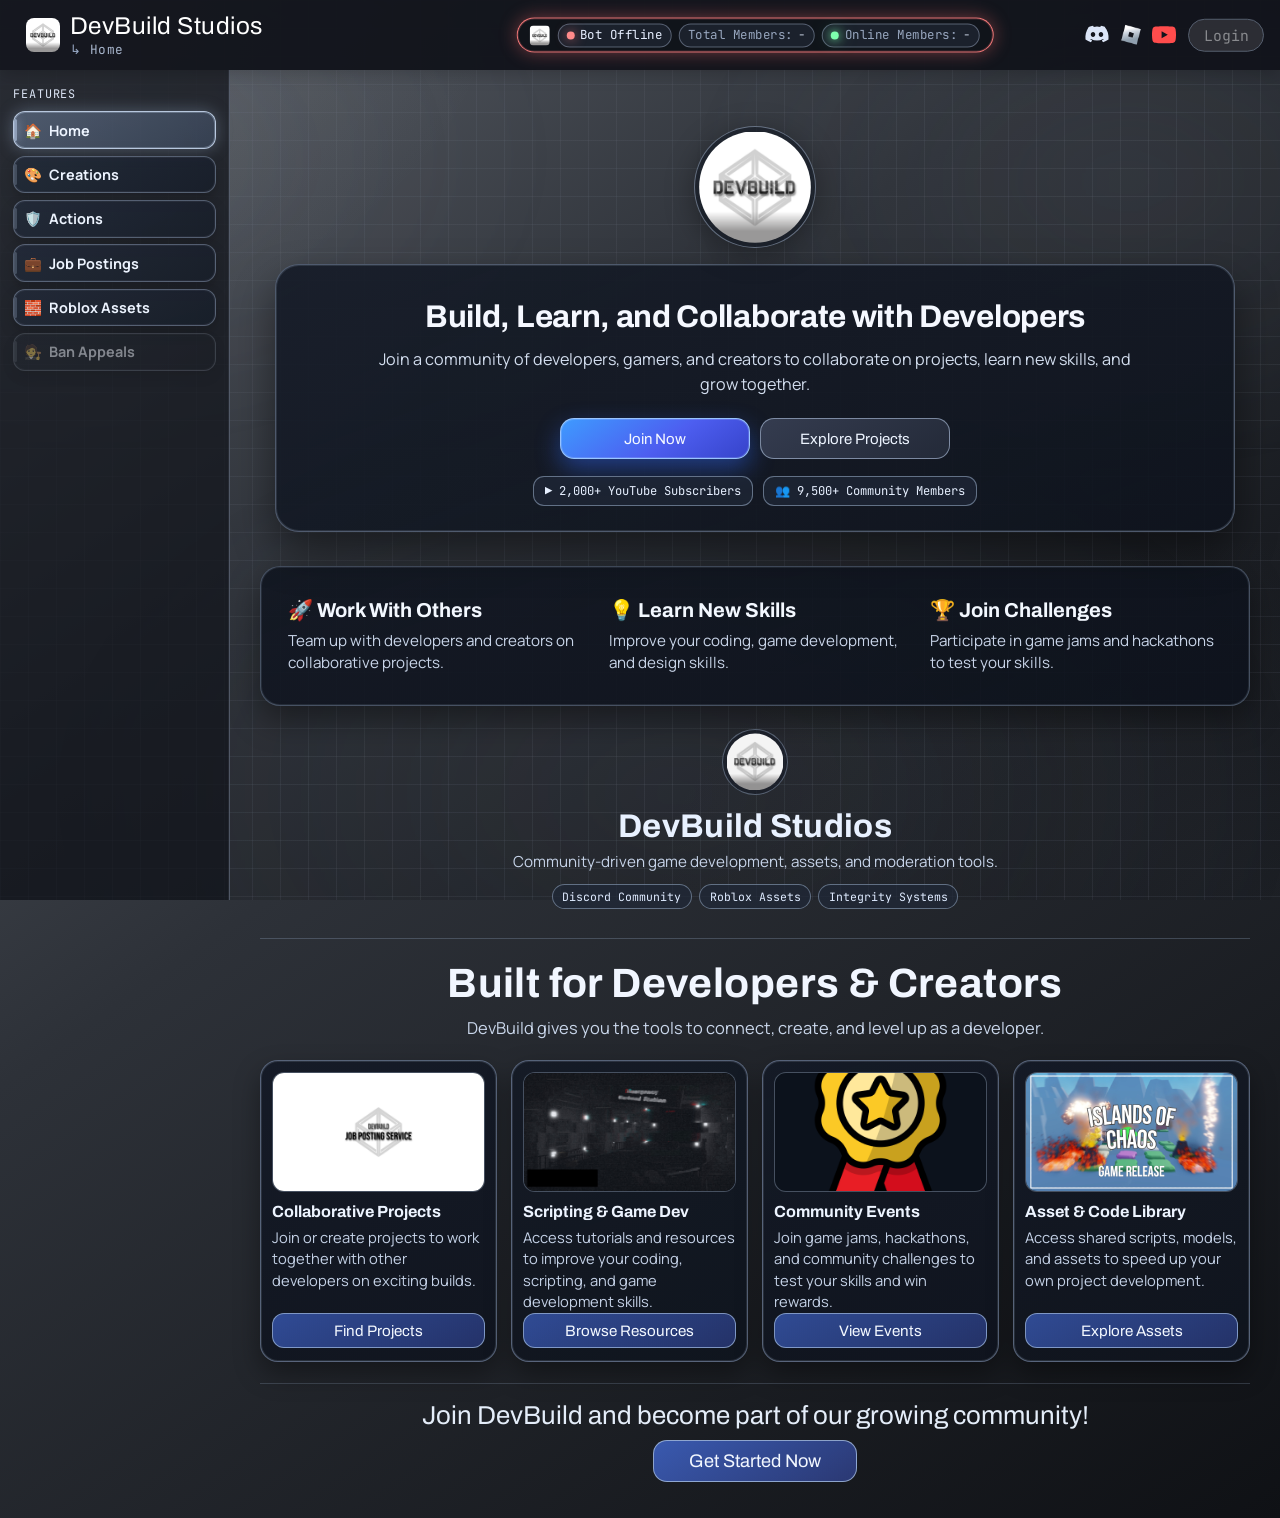
==== commit f42afe37: "Add files via upload" ====
--- a/index.html
+++ b/index.html
@@ -1 +1 @@
-<!doctype html><html lang="en"><head><meta charset="utf-8"/><link rel="icon" type="image/png" href="./devbuild-logo.png"/><meta name="viewport" content="width=device-width,initial-scale=1"/><meta name="theme-color" content="#ffffff"/><meta name="description" content="DevBuild Studios - Ban Appeals and Community Hub"/><link rel="apple-touch-icon" href="./logo192.png"/><meta property="og:type" content="website"/><meta property="og:title" content="DevBuild Studios"/><meta property="og:description" content="Official DevBuild Studios Website"/><meta property="og:url" content="https://www.devbuildstudios.dev/"/><meta property="og:image" content="https://www.devbuildstudios.dev/embed-thumbnail.png"/><meta property="og:image:secure_url" content="https://www.devbuildstudios.dev/embed-thumbnail.png"/><meta property="og:image:type" content="image/png"/><meta property="og:image:width" content="768"/><meta property="og:image:height" content="768"/><meta name="twitter:card" content="summary_large_image"/><meta name="twitter:title" content="DevBuild Studios"/><meta name="twitter:description" content="Official DevBuild Studios website: Ban Appeals, Community updates, and more."/><meta name="twitter:image" content="https://www.devbuildstudios.dev/embed-thumbnail.png"/><title>DevBuild Studios</title><script defer="defer" src="./static/js/main.74ff49d2.js"></script><link href="./static/css/main.d3ffc5e8.css" rel="stylesheet"></head><body><noscript>You need to enable JavaScript to run this app.</noscript><div id="root"></div></body></html>+<!doctype html><html lang="en"><head><meta charset="utf-8"/><link rel="icon" type="image/png" href="./devbuild-logo.png"/><meta name="viewport" content="width=device-width,initial-scale=1"/><meta name="theme-color" content="#ffffff"/><meta name="description" content="DevBuild Studios - Ban Appeals and Community Hub"/><link rel="apple-touch-icon" href="./logo192.png"/><meta property="og:type" content="website"/><meta property="og:title" content="DevBuild Studios"/><meta property="og:description" content="Official DevBuild Studios Website"/><meta property="og:url" content="https://www.devbuildstudios.dev/"/><meta property="og:image" content="https://www.devbuildstudios.dev/embed-thumbnail.png"/><meta property="og:image:secure_url" content="https://www.devbuildstudios.dev/embed-thumbnail.png"/><meta property="og:image:type" content="image/png"/><meta property="og:image:width" content="768"/><meta property="og:image:height" content="768"/><meta name="twitter:card" content="summary_large_image"/><meta name="twitter:title" content="DevBuild Studios"/><meta name="twitter:description" content="Official DevBuild Studios website: Ban Appeals, Community updates, and more."/><meta name="twitter:image" content="https://www.devbuildstudios.dev/embed-thumbnail.png"/><title>DevBuild Studios</title><script defer="defer" src="./static/js/main.14a3913f.js"></script><link href="./static/css/main.53a3bcc5.css" rel="stylesheet"></head><body><noscript>You need to enable JavaScript to run this app.</noscript><div id="root"></div></body></html>
--- a/static/css/main.53a3bcc5.css
+++ b/static/css/main.53a3bcc5.css
@@ -0,0 +1,2 @@
+@import url(https://fonts.googleapis.com/css2?family=Manrope:wght@400;500;700&family=Archivo:wght@600;700&family=JetBrains+Mono:wght@500;700&display=swap);:root{--bg-0:#5b6068;--bg-1:#0f1115;--sidebar-width:230px;--panel:#1f2733;--panel-soft:#242e3c;--line:#7d8fa7;--line-strong:#6f829d;--text:#edf3ff;--muted:#c8d2e2;--accent:#6f7f97;--accent-warm:#ffb266;--ok:#93f0ba;--danger:#ff9e9e;--shadow:0 20px 48px #00000059}*,:after,:before{box-sizing:border-box}body{background:linear-gradient(145deg,#5b6068,#2d3138 45%,#0f1115);background:linear-gradient(145deg,var(--bg-0),#2d3138 45%,var(--bg-1));color:#edf3ff;color:var(--text);font-family:Manrope,sans-serif;margin:0;min-height:100vh;overflow-y:auto;padding-top:4.4rem;position:relative;scrollbar-width:none}body::-webkit-scrollbar{display:none}#root{min-height:100vh}.bg-noise{background:linear-gradient(#7882921f 1px,#0000 0),linear-gradient(90deg,#7882921f 1px,#0000 0),radial-gradient(900px 520px at -10% 0,#c4ccd81f,#0000 70%),radial-gradient(900px 520px at 100% 100%,#6c758424,#0000 70%),linear-gradient(145deg,#5b6068,#2d3138 45%,#0f1115);background:linear-gradient(#7882921f 1px,#0000 1px),linear-gradient(90deg,#7882921f 1px,#0000 1px),radial-gradient(900px 520px at -10% 0,#c4ccd81f,#0000 70%),radial-gradient(900px 520px at 100% 100%,#6c758424,#0000 70%),linear-gradient(145deg,var(--bg-0),#2d3138 45%,var(--bg-1));background-size:28px 28px,28px 28px,auto,auto,auto;inset:0;overflow:hidden;position:fixed;z-index:-1}.login-success-overlay{align-items:center;background:linear-gradient(145deg,#0f1115,#1a1f28 45%,#0f1115);display:flex;inset:0;justify-content:center;position:fixed;z-index:9999}.login-success-content{text-align:center}.login-success-text{color:#f6f9ff;font-family:Archivo,sans-serif;letter-spacing:.03em;margin-top:.75rem}.checkmark__circle{stroke-dasharray:166;stroke-dashoffset:166;stroke-width:2;stroke-miterlimit:10;stroke:#fff;fill:none;animation:stroke .6s cubic-bezier(.65,0,.45,1) forwards}.checkmark{stroke-width:2;stroke:#0f1115;stroke-miterlimit:10;animation:fill .4s ease-in-out .4s forwards,scale .3s ease-in-out .9s both;border-radius:50%;box-shadow:inset 0 0 0 0 #fff;display:block;height:56px;margin:0 auto;width:56px}.checkmark__check{stroke-dasharray:48;stroke-dashoffset:48;animation:stroke .3s cubic-bezier(.65,0,.45,1) .8s forwards;transform-origin:50% 50%}.bg-noise:after,.bg-noise:before{content:"";inset:-18%;pointer-events:none;position:absolute;will-change:transform,filter,opacity}.bg-noise:before{animation:none;background:none;filter:blur(0);opacity:0}.bg-noise:after{animation:mono-float 28s ease-in-out infinite;background:radial-gradient(40% 36% at 18% 26%,#f5f8ff14,#0000 72%),radial-gradient(36% 34% at 78% 28%,#d5dce817,#0000 74%),radial-gradient(50% 46% at 52% 78%,#9ea8b71c,#0000 75%);filter:blur(10px);opacity:.7}body:after{animation:intro-flash .75s ease-out forwards;background:#fff;content:"";inset:0;pointer-events:none;position:fixed;z-index:999}.corner-brand{align-items:center;background:#11141bf2;border:0;border-radius:0;box-shadow:0 4px 16px #0003;color:#fff;display:flex;font-family:JetBrains Mono,monospace;left:0;margin:0;min-height:4.4rem;padding:0 1.6rem;position:fixed;top:0;width:100%;z-index:10}.corner-brand-logo{border-radius:8px;height:34px;margin-right:.65rem;object-fit:contain;width:34px}.corner-brand-text-wrap{display:flex;flex-direction:column;line-height:1.05}.corner-brand-title{color:#fff;font-family:Archivo,sans-serif;font-size:1.52rem;letter-spacing:.02em}.corner-brand-category{color:#a8b6cd;font-family:JetBrains Mono,monospace;font-size:.8rem;letter-spacing:.03em;margin-top:.16rem}.top-user{gap:.75rem;position:fixed;right:1rem;top:2.2rem;transform:translateY(-50%);z-index:11}.social-links,.top-user{align-items:center;display:inline-flex}.social-links{gap:.4rem}.social-btn{align-items:center;background:#0000;border:0;color:#dbe5f7;display:inline-flex;height:24px;justify-content:center;line-height:1;text-decoration:none;transition:color .18s ease,transform .18s ease;width:24px}.social-btn-roblox{height:30px;width:30px}.social-btn:hover{color:#fff;transform:translateY(-1px)}.social-icon{fill:currentColor;display:block;height:100%;width:100%}.social-icon-image{object-fit:contain}.social-icon-roblox-large{transform:scale(1.08)}.social-icon-youtube{color:#ff4c4c}.feature-sidebar{background:#11141bb8;border-right:1px solid #9dabc36b;bottom:0;box-shadow:inset -1px 0 0 #b1c1d714;left:0;padding:1rem .8rem;position:fixed;top:4.4rem;width:230px;z-index:9}.feature-sidebar-title{color:#dce5f5;font-family:JetBrains Mono,monospace;font-size:.74rem;letter-spacing:.08em;margin:0 0 .55rem;text-transform:uppercase}.feature-item{align-items:center;background:linear-gradient(145deg,#232b3adb,#181e2adb);border:1px solid #a0b0c970;border-radius:12px;box-shadow:0 6px 14px #0003,inset 0 0 0 1px #cad8ed0f;color:#edf4ff;cursor:pointer;display:flex;font-family:Manrope,sans-serif;font-size:.9rem;font-weight:700;justify-content:space-between;margin-bottom:.42rem;overflow:hidden;padding:.52rem .66rem;position:relative;text-align:left;transition:transform .18s ease,filter .18s ease,box-shadow .18s ease,border-color .18s ease;width:100%}.feature-icon{color:#94a4be;display:inline-block;margin-right:.24rem;min-width:1.2em}.feature-item:before{background:#b2c5e0a6;border-radius:999px;bottom:20%;content:"";left:0;opacity:.35;position:absolute;top:20%;transition:opacity .18s ease,box-shadow .18s ease;width:3px}.feature-item:hover{border-color:#b7c7dfb8;box-shadow:0 9px 18px #00000042,inset 0 0 0 1px #cddcf224;filter:brightness(1.04);transform:translateY(-1px)}.feature-item:hover:before{opacity:.8}.feature-item-active{background:linear-gradient(145deg,#7589a980,#48597480);border-color:#c6d6eee6;box-shadow:inset 0 0 0 1px #cadaf347,0 0 16px #a5bcdc57}.feature-item-active:before{box-shadow:0 0 10px #bcd2f0a6;opacity:1}.feature-item-notice{border-color:#ffd880f2;box-shadow:inset 0 0 0 1px #ffdd8e33,0 0 14px #ffcc5559}.feature-item-info{align-items:center;background:#ffd35e26;border:1px solid #ffd880f2;border-radius:999px;box-shadow:0 0 10px #ffce4f59;color:#ffe8ab;display:inline-flex;font-family:JetBrains Mono,monospace;font-size:.7rem;height:18px;justify-content:center;min-width:18px}.feature-item-disabled{cursor:not-allowed;filter:grayscale(.35);opacity:.48}.home-actions{align-items:center;display:inline-flex;gap:.55rem;margin-top:.95rem}.feature-quick-btn{background:#ffffff29;border:1px solid #91a2bacc;border-radius:999px;color:#eef4ff;cursor:pointer;font-family:JetBrains Mono,monospace;font-size:.78rem;padding:.34rem .8rem;text-decoration:none}.feature-quick-link{align-items:center;display:inline-flex;justify-content:center}.home-showcase{margin:0 auto;padding:.5rem .35rem .25rem;text-align:center;width:min(1120px,calc(100vw - 230px - 3rem));width:min(1120px,calc(100vw - var(--sidebar-width) - 3rem))}.home-hero{align-items:center;display:flex;flex-direction:column;gap:.95rem;padding:1.5rem .95rem .95rem}.home-crest{background:#161c2894;border:1px solid #bbcce773;border-radius:999px;filter:drop-shadow(0 6px 15px rgba(0,0,0,.38));height:122px;object-fit:contain;padding:.26rem;width:122px}.home-hero-card{background:linear-gradient(160deg,#161c28eb,#0e131de0);border:1px solid #94a7c473;border-radius:24px;box-shadow:inset 0 0 0 1px #c2d3ed21,0 20px 42px #00000073;max-width:980px;padding:2.2rem 1.7rem 1.55rem;width:100%}.home-hero-title{color:#f5f8ff;font-family:Archivo,sans-serif;font-size:clamp(1.34rem,2.45vw,2.45rem);letter-spacing:-.01em;line-height:1.1;margin:0;max-width:100%;overflow:hidden;text-overflow:ellipsis;white-space:nowrap}.home-hero-lead{color:#d3deef;font-size:1.01rem;line-height:1.56;margin:.8rem auto 0;max-width:760px}.home-hero-actions{display:flex;flex-wrap:wrap;gap:.68rem;justify-content:center;margin-top:1.3rem}.home-btn{border:1px solid #afc1dc9e;border-radius:14px;cursor:pointer;font-family:Archivo,sans-serif;font-size:.94rem;min-width:190px;padding:.72rem 1.5rem;text-decoration:none;transition:transform .22s ease,filter .22s ease,box-shadow .22s ease}.home-btn:hover{filter:brightness(1.06);transform:translateY(-2px)}.home-btn-primary{background:linear-gradient(145deg,#3e9bff,#4d5ef0 56%,#3643ca);border-color:#9dcafff2;box-shadow:0 10px 24px #3067f775,inset 0 0 0 1px #c5e0ff33;color:#f5f9ff}.home-btn-secondary{background:linear-gradient(145deg,#384054eb,#262d3ce6);color:#edf4ff}.home-hero-stats{align-items:center;display:flex;flex-wrap:wrap;gap:.58rem;justify-content:center;margin-top:1.05rem}.home-stat-chip{align-items:center;background:#1f2838bd;border:1px solid #9eb2ce8c;border-radius:11px;color:#e7f0ff;display:inline-flex;font-family:JetBrains Mono,monospace;font-size:.76rem;gap:.38rem;padding:.38rem .7rem}.home-benefits{grid-gap:.95rem;background:linear-gradient(160deg,#121722eb,#0d121ce0);border:1px solid #95a8c366;border-radius:20px;box-shadow:inset 0 0 0 1px #c6d8f01a,0 14px 32px #0006;display:grid;gap:.95rem;grid-template-columns:repeat(3,minmax(0,1fr));margin:1.2rem auto 0;max-width:1080px;padding:1.55rem 1.25rem}.home-benefit-card{padding:.35rem .45rem;text-align:left}.home-benefit-card h3{color:#f3f8ff;font-family:Archivo,sans-serif;font-size:1.26rem;margin:0}.home-benefit-card p{color:#c9d5e9;font-size:.95rem;line-height:1.45;margin:.52rem 0 0}.home-footer-brand{margin:1.45rem auto .45rem;text-align:center}.home-footer-crest{background:#161c2899;border:1px solid #b5c7e366;border-radius:999px;height:66px;object-fit:contain;opacity:.95;padding:.22rem;width:66px}.home-footer-brand h3{color:#e8f1ff;font-family:Archivo,sans-serif;font-size:clamp(1.45rem,2.6vw,2.05rem);letter-spacing:.01em;margin:.5rem 0 0}.home-footer-subline{color:#c6d3e8;font-size:.95rem;line-height:1.42;margin:.45rem auto 0;max-width:760px}.home-footer-meta{align-items:center;display:flex;flex-wrap:wrap;gap:.48rem;justify-content:center;margin:.72rem auto 0}.home-footer-meta span{background:#1f2838ad;border:1px solid #9eb2ce85;border-radius:999px;color:#dfebff;font-family:JetBrains Mono,monospace;font-size:.72rem;padding:.25rem .58rem}.home-built{border-top:1px solid #9cb0cd47;margin:1.8rem auto .5rem;max-width:1220px;padding-top:1.4rem}.home-built-title{color:#f1f6ff;font-family:Archivo,sans-serif;font-size:clamp(1.85rem,3.2vw,2.8rem);letter-spacing:.01em;margin:0}.home-built-lead{color:#c9d6ea;font-size:1.03rem;line-height:1.5;margin:.62rem auto 0;max-width:820px}.home-built-grid{grid-gap:.85rem;display:grid;gap:.85rem;grid-template-columns:repeat(4,minmax(0,1fr));margin-top:1.18rem}.home-built-card{background:linear-gradient(160deg,#141a26eb,#0f141ee6);border:1px solid #96aac985;border-radius:18px;box-shadow:inset 0 0 0 1px #c8d8f21f,0 12px 26px #0000005c;display:flex;flex-direction:column;padding:.72rem .72rem .78rem;text-align:left}.home-built-card-image{aspect-ratio:16/9;background:#0d121ce6;border:1px solid #acbed85c;border-radius:12px;object-fit:cover;width:100%}.home-built-card h3{color:#edf4ff;font-family:Archivo,sans-serif;font-size:1.01rem;margin:.68rem 0 0}.home-built-card p{color:#c5d2e7;font-size:.92rem;line-height:1.45;margin:.46rem 0 0;min-height:5.35rem}.home-built-btn{background:linear-gradient(150deg,#4c7cff85,#384ead85);border:1px solid #a3bce0b3;border-radius:12px;color:#f3f8ff;cursor:pointer;font-family:Archivo,sans-serif;font-size:.95rem;margin-top:auto;padding:.56rem .72rem;text-align:center;text-decoration:none;transition:transform .2s ease,filter .2s ease,box-shadow .2s ease}.home-built-btn:hover{box-shadow:0 8px 18px #4468d654;filter:brightness(1.07);transform:translateY(-2px)}.home-built-cta{border-top:1px solid #9cb0cd3d;margin:1.3rem auto 0;padding-top:1.05rem;text-align:center}.home-built-cta p{color:#e4edf9;font-family:Archivo,sans-serif;font-size:clamp(1.1rem,2.1vw,1.62rem);margin:0}.home-built-cta-btn{align-items:center;background:linear-gradient(148deg,#4c7cffa3,#384ead99);border:1px solid #a6bcdecc;border-radius:14px;color:#f2f7ff;display:inline-flex;font-family:Archivo,sans-serif;font-size:1.14rem;justify-content:center;margin-top:.7rem;padding:.62rem 2.2rem;text-decoration:none;transition:transform .2s ease,filter .2s ease,box-shadow .2s ease}.home-built-cta-btn:hover{box-shadow:0 10px 22px #4468d65c;filter:brightness(1.08);transform:translateY(-2px)}.actions,.creations{margin-top:6px}.section-title-wrap{margin:0 0 14px;text-align:center}.ban-appeal-title{margin:0 auto .7rem;width:min(1220px,calc(100vw - 230px - 3rem));width:min(1220px,calc(100vw - var(--sidebar-width) - 3rem))}.section-kicker{color:#9aa9c1;font-family:JetBrains Mono,monospace;font-size:.74rem;letter-spacing:.09em;margin:0;text-transform:uppercase}.section-title{color:#f2f6ff;font-family:Archivo,sans-serif;font-size:clamp(1.2rem,2.1vw,1.55rem);letter-spacing:.01em;margin:.2rem 0 0}.creations-grid{grid-gap:16px;display:grid;gap:16px;grid-template-columns:repeat(auto-fit,minmax(280px,1fr))}.creation-card{background:#222935bf;border:1px solid #8999af61;border-radius:14px;box-shadow:0 10px 22px #00000038;color:inherit;display:flex;flex-direction:column;min-height:100%;padding:12px;text-decoration:none;transition:transform .2s ease,border-color .2s ease,box-shadow .2s ease}.creation-card:hover{border-color:#b1c1d7ad;box-shadow:0 14px 28px #00000047;transform:translateY(-3px)}.creation-thumbnail-wrap{aspect-ratio:16/9;background:#0f131aa6;border:1px solid #abbad042;border-radius:10px;overflow:hidden;width:100%}.creation-thumbnail{display:block;height:100%;object-fit:cover;width:100%}.creation-card h4{color:#fff;font-family:Archivo,sans-serif;font-size:1.03rem;margin:10px 0 0}.creation-card p{color:#c7d3e7;font-size:.9rem;line-height:1.35;margin:.45rem 0 0}.creation-status{border:1px solid #a5b3c9b3;border-radius:999px;display:inline-flex;font-family:JetBrains Mono,monospace;font-size:.72rem;letter-spacing:.04em;margin-top:0;padding:.2rem .56rem;width:fit-content}.status-underdevelopment{background:#ffba4921;border-color:#ffd778e6;color:#ffe59b}.status-active{background:#93f0ba24;border-color:#93f0baf2;color:#c9ffd8}.status-discontinued{background:#ff787824;border-color:#ff8e8ef2;color:#ffcaca}.creation-card-footer{align-items:center;display:flex;gap:.65rem;justify-content:space-between;margin-top:auto;padding-top:.7rem}.creation-open-btn{align-items:center;-webkit-backdrop-filter:blur(8px);backdrop-filter:blur(8px);background:linear-gradient(145deg,#cfdcf033,#7f92ae59);border:1px solid #c2d2e8db;border-radius:999px;box-shadow:0 8px 18px #00000040,inset 0 0 0 1px #e0ecff1f;color:#f4f8ff;display:inline-flex;font-family:Archivo,sans-serif;font-size:.78rem;justify-content:center;letter-spacing:.02em;overflow:hidden;padding:.38rem .88rem;position:relative;text-decoration:none;transition:transform .2s ease,filter .2s ease,box-shadow .2s ease}.creation-open-btn:before{background:linear-gradient(110deg,#0000 10%,#ffffff38 45%,#0000 80%);content:"";inset:0;position:absolute;transform:translateX(-130%);transition:transform .45s ease}.creation-open-btn:hover{box-shadow:0 10px 24px #0000004d,0 0 14px #c2d2e857,inset 0 0 0 1px #ebf4ff33;filter:brightness(1.08);transform:translateY(-2px) scale(1.015)}.creation-open-btn:hover:before{transform:translateX(130%)}.creation-open-btn:active{transform:translateY(0) scale(.99)}.actions-controls{display:flex;flex-wrap:wrap;gap:10px;justify-content:center}.actions-controls button,.actions-controls input,.actions-controls select{background:#181d26c7;border:1px solid #8999af99;border-radius:10px;color:#e9f0ff;font-family:Manrope,sans-serif;min-width:150px;padding:.42rem .6rem}.actions-controls button{min-width:96px}.actions-list{background:#1e242fb8;border:1px solid #8999af61;border-radius:12px;color:#d5dfef;margin-top:14px;padding:.8rem .9rem;text-align:center}.job-postings{margin-top:8px}.job-overview-hero{background:linear-gradient(160deg,#0e1623b8,#111a29a3);border:1px solid #9cb4da66;border-radius:16px;box-shadow:0 10px 26px #0003;margin:0 auto 1.15rem;max-width:980px;padding:.82rem .95rem .9rem;text-align:center}.job-overview-kicker{color:#b4c5e3;font-family:JetBrains Mono,monospace;font-size:.78rem;letter-spacing:.16em;margin:0 0 .25rem;text-transform:uppercase}.job-overview-title{color:#f5f9ff;font-family:Archivo,sans-serif;font-size:clamp(1.9rem,3vw,2.55rem);letter-spacing:.035em;margin:0;text-shadow:0 6px 22px #427cd942}.job-overview-subtitle{color:#d1dced;font-size:.98rem;line-height:1.5;margin:.64rem auto 0;max-width:760px}.job-overview-pills{align-items:center;display:flex;flex-wrap:wrap;gap:8px;justify-content:center;margin:.72rem auto 0}.job-pill{background:#111825a8;border:1px solid #a8bddf80;border-radius:999px;color:#dbe7fb;font-family:Archivo,sans-serif;font-size:.8rem;letter-spacing:.01em;padding:.28rem .62rem}.job-hub-grid{grid-gap:18px;display:grid;gap:18px;grid-template-columns:repeat(2,minmax(0,1fr));margin:0 auto;max-width:1020px}.job-hub-card{align-items:center;background:linear-gradient(170deg,#0c131ff2,#121927e6),radial-gradient(80% 80% at 50% 0,#6192e11f,#0000 70%);border:1px solid #abc5f199;border-radius:20px;box-shadow:inset 0 0 0 1px #b5cef629,0 0 26px #70b0ff33,0 16px 36px #0000005c;display:flex;flex-direction:column;gap:.7rem;margin:0 auto;max-width:510px;overflow:hidden;padding:1.05rem 1.05rem 1.08rem;position:relative;text-align:center;transition:transform .28s ease,box-shadow .28s ease,border-color .28s ease}.job-hub-card:after{animation:jobCardSheen 2.8s ease-in-out infinite;background:linear-gradient(115deg,#0000 12%,#e8f0ff2e 42%,#0000 78%);content:"";inset:0;opacity:.5;pointer-events:none;position:absolute;transform:translateX(-120%);transition:opacity .28s ease}.job-hub-card:hover{border-color:#c5dfffe6;box-shadow:inset 0 0 0 1px #c3ddff38,0 0 34px #6caaff54,0 22px 40px #0006;transform:translateY(-5px) scale(1.012)}.job-hub-card:hover:after{animation-play-state:paused;opacity:0}.job-hub-icon{background:radial-gradient(circle at 30% 20%,#5081db6b,#0c182cc7);border:1px solid #749fe4ad;border-radius:999px;box-shadow:0 0 30px #5694ff42;display:grid;font-size:1.7rem;height:74px;place-items:center;width:74px}.job-hub-icon-blue{border-color:#689cf5b8;box-shadow:0 0 26px #4f95ff4d}.job-hub-icon-purple{background:radial-gradient(circle at 30% 20%,#915def6b,#14102dcc);border-color:#9a70f5b8;box-shadow:0 0 26px #8d5cf04f}.job-hub-title{color:#f5f9ff;font-size:2rem;letter-spacing:.02em;margin:.16rem 0 0}.job-hub-sub,.job-hub-title{font-family:Archivo,sans-serif}.job-hub-sub{color:#d8e6fb;font-size:1.03rem;font-weight:600;margin:-.14rem 0 .1rem}.job-hub-desc{color:#c9d8f1;font-size:.98rem;line-height:1.45;margin:0;min-height:4rem;text-align:center}.job-hub-tags{display:flex;flex-wrap:wrap;gap:8px;justify-content:center}.job-hub-tags span{background:#152134b3;border:1px solid #94b0dd6b;border-radius:11px;color:#d7e4fa;font-family:Archivo,sans-serif;font-size:.88rem;padding:.34rem .64rem}.job-hub-btn{align-items:center;background:linear-gradient(145deg,#527fe7e6,#355dbaeb);border:1px solid #9cc3ffd9;border-radius:12px;box-shadow:0 8px 18px #2d4e9959,0 0 12px #66aaff40;color:#f4f8ff;cursor:pointer;display:inline-flex;font-family:Archivo,sans-serif;font-size:1.02rem;gap:12px;justify-content:space-between;margin-top:.3rem;padding:.64rem .96rem;text-decoration:none;transition:transform .2s ease,filter .2s ease,box-shadow .2s ease;width:100%}.job-hub-btn:hover{box-shadow:0 10px 22px #2d4e996b,0 0 16px #66aaff57;filter:brightness(1.08);transform:translateY(-2px)}.job-hub-btn-purple{background:linear-gradient(145deg,#7a49d6eb,#5c32b0f2);border-color:#b788ffe6}.job-hub-foot{color:#95accc;font-size:.93rem;margin:.08rem 0 0}.job-start-wrap{display:flex;justify-content:center;margin-top:18px}.job-start-shell{background:#111927d1;border:1px solid #8da7cd57;border-radius:999px;color:#d7e3f8;gap:12px;padding:.6rem .7rem .6rem .95rem}.job-start-btn,.job-start-shell{align-items:center;display:inline-flex;font-family:Archivo,sans-serif}.job-start-btn{background:#222f45e6;border:1px solid #a8c1e8b3;border-radius:11px;box-shadow:0 6px 16px #00000042;color:#f4fff8;font-size:1rem;justify-content:center;padding:.5rem 1.16rem;text-decoration:none;transition:transform .2s ease,filter .2s ease,box-shadow .2s ease}.job-start-btn:hover{box-shadow:0 10px 20px #0000004d;filter:brightness(1.06);transform:translateY(-2px)}.job-controls{grid-gap:.6rem;align-items:center;display:grid;gap:.6rem;grid-template-columns:auto auto minmax(260px,1fr) auto;justify-content:stretch;margin-top:.2rem}.job-listing-hero{background:linear-gradient(160deg,#0b121eed,#0d1624e0),radial-gradient(80% 100% at 50% 0,#4874c429,#0000 70%);border:1px solid #7897cc57;border-radius:14px;box-shadow:0 10px 26px #00000038,inset 0 0 0 1px #7da4e114;padding:.68rem .8rem .78rem}.job-controls input{background:#0c1523eb;border:1px solid #748fbb73;border-radius:999px;color:#ecf3ff;font-family:Manrope,sans-serif;padding:.58rem .88rem;width:100%}.job-back-btn{background:#0f1929e0;border:1px solid #7897cc7a;border-radius:999px;color:#e6f0ff;cursor:pointer;font-family:Archivo,sans-serif;padding:.52rem .86rem;transition:transform .2s ease,filter .2s ease}.job-back-btn:hover{filter:brightness(1.06);transform:translateY(-1px)}.job-view-switch{background:#0d1624eb;border:1px solid #7897cc6b;border-radius:999px;display:inline-flex;overflow:hidden}.job-view-btn{background:#0000;border:none;color:#d3e1f8;cursor:pointer;font-family:Archivo,sans-serif;font-size:.82rem;letter-spacing:.01em;padding:.44rem .8rem;transition:background .18s ease,color .18s ease}.job-view-btn:hover{background:#577abc40;color:#eef5ff}.job-view-btn-active{background:linear-gradient(145deg,#4367baf2,#2f529bf2);color:#fff}.job-filter-btn{background:#10192aeb;border:1px solid #7897cc7a;border-radius:10px;color:#d7e6ff;cursor:pointer;font-size:1rem;height:38px;width:38px}.job-results-line{align-items:center;color:#c8d9f4;display:flex;font-family:JetBrains Mono,monospace;font-size:.76rem;gap:8px;justify-content:center;margin-top:.58rem}.job-results-count{background:#101725d6;border:1px solid #a1b9dc8f;border-radius:999px;color:#eaf2ff;padding:.06rem .48rem}.job-posts-list{grid-gap:14px;display:grid;gap:14px;grid-template-columns:repeat(auto-fill,minmax(330px,1fr));margin-top:14px}.job-post-card{background:linear-gradient(160deg,#0a172af2,#0b1b31e0);border:1px solid #496eac8c;border-radius:18px;box-shadow:0 10px 22px #00000042,inset 0 0 0 1px #6991d01f;padding:1rem;text-align:left;transition:transform .22s ease,border-color .22s ease,box-shadow .22s ease}.job-post-card:hover{border-color:#7ea7ecc7;box-shadow:0 12px 26px #0000004d,inset 0 0 0 1px #84adee2e;transform:translateY(-2px)}.job-post-head{gap:.72rem;justify-content:space-between}.job-post-head,.job-post-user{align-items:center;display:flex}.job-post-user{gap:.62rem}.job-post-avatar{background:#e6ecf733;border:1px solid #adbed7b8;border-radius:999px;height:40px;object-fit:cover;width:40px}.job-post-author{color:#edf4ff;font-family:Archivo,sans-serif;font-size:.98rem;margin:0}.job-post-time{color:#9fb1cf;font-family:JetBrains Mono,monospace;font-size:.74rem;margin:.1rem 0 0}.job-type-pill{background:#112748d6;border:1px solid #507bc2b3;border-radius:10px;color:#51beff;font-family:Archivo,sans-serif;font-size:.86rem;padding:.3rem .66rem}.job-post-title{color:#fff;font-family:Archivo,sans-serif;font-size:2rem;line-height:1.06;margin:.72rem 0 0;text-transform:uppercase}.job-post-description{color:#b9cbe7;font-size:.98rem;line-height:1.5;margin:.58rem 0 0;white-space:pre-wrap}.job-post-divider{border-top:1px solid #748fbb42;margin-top:.64rem}.job-post-meta-grid{grid-gap:1rem;display:grid;gap:1rem;grid-template-columns:repeat(2,minmax(0,1fr));margin-top:.78rem}.job-meta-key{color:#a9bbd8;font-family:JetBrains Mono,monospace;font-size:.76rem;letter-spacing:.02em;margin:0}.job-meta-value{color:#eef5ff;font-size:.94rem;margin:.16rem 0 0;white-space:pre-wrap;word-break:break-word}.job-post-actions{margin-top:1rem}.job-open-btn{align-items:center;background:linear-gradient(145deg,#3f5cabf2,#314c92f2);border:1px solid #6288c9e6;border-radius:12px;color:#eaf2ff;display:inline-flex;font-family:Archivo,sans-serif;font-size:1.02rem;justify-content:space-between;padding:.72rem 1rem;text-decoration:none;transition:transform .2s ease,filter .2s ease;width:100%}.job-open-btn:hover{filter:brightness(1.08);transform:translateY(-1px)}.fade-in-up{animation:fadeInUp .5s ease both}.delay-1{animation-delay:.04s}.delay-2{animation-delay:.12s}.delay-3{animation-delay:.2s}.roblox-assets{margin-top:6px}.assets-controls{display:flex;justify-content:center;margin-bottom:12px}.assets-controls input{background:#181d26d6;border:1px solid #99a9c19e;border-radius:999px;color:#ecf3ff;font-family:Manrope,sans-serif;padding:.5rem .8rem;width:min(560px,100%)}.assets-grid{grid-gap:14px;display:grid;gap:14px;grid-template-columns:repeat(auto-fill,minmax(280px,280px));justify-content:start}.assets-state{background:#1c232fb8;border:1px solid #90a1b973;border-radius:12px;color:#d0ddef;grid-column:1/-1;margin:0;padding:.75rem .8rem;text-align:center}.section-loading{align-items:center;display:flex;flex-direction:column;gap:.6rem;justify-content:center}.section-loading p{margin:0}.section-loader{animation:section-rotation 1s linear infinite;border:3px solid;border-color:#fff #fff #0000;border-radius:50%;box-sizing:border-box;display:inline-block;height:48px;position:relative;width:48px}.section-loader:after{animation:section-rotation-back .5s linear infinite;border:3px solid #fff;border-radius:50%;border-top-color:#0000;bottom:0;box-sizing:border-box;content:"";height:24px;left:0;margin:auto;position:absolute;right:0;top:0;transform-origin:center center;width:24px}.asset-card{background:#191f2bc7;border:1px solid #91a1b97a;border-radius:14px;box-shadow:0 10px 24px #0000003b;display:flex;flex-direction:column;overflow:hidden}.asset-thumb-wrap{aspect-ratio:16/9;background:#0c0f16d9;border-bottom:1px solid #8c9cb459;display:block;width:100%}.asset-thumb{display:block;height:100%;object-fit:cover;width:100%}.asset-body{grid-gap:.3rem;display:grid;gap:.3rem;padding:.62rem .68rem .7rem}.asset-title{color:#f2f7ff;font-family:Archivo,sans-serif;font-size:.98rem;margin:0}.asset-meta{color:#b8c7df;font-size:.78rem;margin:0}.asset-date-pill{align-items:center;background:#eef5ff14;border:1px solid #ebf3ffe6;border-radius:999px;box-shadow:0 0 12px #e1edff4d,inset 0 0 0 1px #eaf3ff1f;color:#edf4ff;display:inline-flex;font-family:JetBrains Mono,monospace;font-size:.72rem;padding:.18rem .52rem}.asset-go-btn{background:linear-gradient(145deg,#cfdcf033,#7f92ae59);border:1px solid #bbcbe3cc;border-radius:999px;color:#f4f8ff;font-family:Archivo,sans-serif;font-size:.77rem;margin-top:.3rem;padding:.35rem .82rem;text-decoration:none;transition:transform .18s ease,filter .18s ease;width:fit-content}.asset-go-btn:hover{filter:brightness(1.08);transform:translateY(-1px)}.asset-btn-row{align-items:center;display:flex;gap:.45rem;margin-top:.3rem}.asset-youtube-btn{background:linear-gradient(145deg,#ff5d5df0,#cc2d2df0);border:1px solid #ff7979f2;border-radius:999px;box-shadow:0 7px 16px #0000003d;color:#fff3f3;font-family:Archivo,sans-serif;font-size:.77rem;padding:.35rem .8rem;text-decoration:none;transition:transform .18s ease,filter .18s ease;width:fit-content}.asset-youtube-btn:hover{filter:brightness(1.08);transform:translateY(-1px)}.asset-go-btn-disabled{cursor:not-allowed;filter:grayscale(.65);opacity:.42;pointer-events:none}.punishment-list{grid-gap:10px;display:grid;gap:10px}.punishment-card{background:#11161fc7;border:1px solid #8999af73;border-radius:12px;padding:.65rem .75rem;text-align:left}.punishment-header{align-items:center;display:flex;gap:.55rem;margin-bottom:.4rem}.punished-avatar{background:#0b0e14d9;border:1px solid #a1b0c6a6;border-radius:999px;height:28px;object-fit:cover;width:28px}.punishment-details{grid-gap:.2rem;color:#d6e0f1;display:grid;font-size:.86rem;gap:.2rem}.timestamp{color:#aebcd4}.badge{background:#3c485c6b;border:1px solid #a1b0c6b3;border-radius:999px;color:#ecf3ff;font-family:JetBrains Mono,monospace;font-size:.72rem;letter-spacing:.04em;margin-left:auto;padding:.14rem .5rem}.badge.ban,.badge.kick,.badge.timeout{background:#ff595929;border-color:#ff8282e6;color:#ffd0d0}.badge.warn{background:#ffb94026;border-color:#ffd079f2;color:#ffe5b1}.badge.unban,.badge.untimeout,.badge.unwarn{background:#77ebb029;border-color:#8bf4bcf2;color:#d5ffe7}.join-btn{background:#5865f2;border-radius:12px;color:#fff;display:inline-block;font-weight:700;margin-top:16px;padding:12px 30px;text-decoration:none;transition:background .25s ease,transform .25s ease}.hero-join-btn{margin-top:12px}.join-btn:hover{background:#4752c4;transform:translateY(-2px)}.page-context-arrow{color:#97a8c4}.bot-status{align-items:center;background:#11141be6;border:1px solid #aab6ca73;border-radius:999px;display:inline-flex;font-family:JetBrains Mono,monospace;font-size:.78rem;gap:.45rem;left:calc(115px + 50vw);left:calc(var(--sidebar-width) + (100vw - var(--sidebar-width))/2);letter-spacing:.04em;padding:.28rem .78rem;position:fixed;top:2.2rem;transform:translate(-50%,-50%);z-index:12}.bot-status-logo{border-radius:4px;height:20px;object-fit:contain;width:20px}.bot-status-chip{align-items:center;background:#1f2632c7;border:1px solid #a3b2cb73;border-radius:999px;display:inline-flex;gap:.34rem;padding:.16rem .5rem}.bot-status-chip-status{color:#e7efff}.bot-status-chip-metric{color:#c4cfdf}.bot-status-chip-online-members{gap:.38rem}.bot-status-online-dot{background:#7dffad;border-radius:50%;box-shadow:0 0 10px #7dffade6,0 0 18px #7dffad8c;display:inline-block;flex-shrink:0;height:8px;width:8px}.bot-status-metric-label{color:#98a7bf}.bot-status-dot{background:#b5c0d3;border-radius:50%;height:8px;width:8px}.bot-status--online{border-color:#93f0baf2;box-shadow:inset 0 0 0 1px #93f0ba38,0 0 18px #93f0ba6b;color:#ddffec}.bot-status--online .bot-status-dot{background:#93f0ba;box-shadow:0 0 12px #93f0bad1}.bot-status--offline{border-color:#ff7e7ef2;box-shadow:inset 0 0 0 1px #ff7e7e33,0 0 18px #ff6e6e66;color:#ffd7d7}.bot-status--offline .bot-status-dot{background:#ff8a8a;box-shadow:0 0 12px #ff7878c7}.bot-status--checking,.bot-status--degraded{border-color:#ffd175f2;box-shadow:inset 0 0 0 1px #ffd17533,0 0 18px #ffc95861;color:#ffe7ad}.bot-status--checking .bot-status-dot,.bot-status--degraded .bot-status-dot{background:#ffd879;box-shadow:0 0 12px #ffcb56c2}.top-avatar{background:#f2f4f8;border:1px solid #a7aebb;border-radius:999px;height:34px;object-fit:cover;width:34px}.avatar-menu{position:relative}.avatar-menu-trigger{align-items:center;background:#181f2bad;border:1px solid #a2b2cab8;border-radius:999px;cursor:pointer;display:inline-flex;justify-content:center;padding:.12rem}.account-menu{background:#121822f5;border:1px solid #9daec89e;border-radius:12px;box-shadow:0 16px 30px #00000057;min-width:240px;padding:.58rem .62rem;position:absolute;right:0;top:calc(100% + .42rem);z-index:20}.account-menu-title{color:#f2f6ff;font-family:Archivo,sans-serif;font-size:.96rem;margin:0 0 .45rem}.account-menu-row{align-items:center;background:#1b222ecc;border:1px solid #8d9eb66b;border-radius:9px;display:flex;gap:.5rem;justify-content:space-between;margin-bottom:.35rem;padding:.28rem .42rem}.account-key{color:#a9b8d1;font-size:.75rem}.account-value{color:#edf3ff;font-family:JetBrains Mono,monospace;font-size:.75rem;text-align:right}.account-status-pill{border:1px solid #a2b1c9b3;border-radius:999px;font-size:.72rem;padding:.12rem .46rem}.account-status-banned{background:#ff5a5a24;border-color:#ff7e7ef2;box-shadow:0 0 12px #ff686859,inset 0 0 0 1px #ff8a8a2e;color:#ffd3d3}.account-status-clean{background:#61de9826;border-color:#84eeb0f5;box-shadow:0 0 12px #78eca854,inset 0 0 0 1px #8bf8bd33;color:#d7ffe7}.account-logout-btn{background:#e2ecff24;border:1px solid #aabad1b8;border-radius:9px;color:#eef4ff;cursor:pointer;font-family:Archivo,sans-serif;font-size:.82rem;padding:.38rem .5rem;width:100%}.logout-btn{background:#ffffff38;border:1px solid #98a8bf;border-radius:999px;color:#fff;cursor:pointer;font-family:JetBrains Mono,monospace;font-size:.92rem;padding:.36rem .9rem}.logout-btn-disabled{cursor:not-allowed;opacity:.5;pointer-events:none}.status-logout-btn{margin-top:.85rem}.start-screen{display:grid;min-height:calc(100vh - 4.4rem);padding:1.5rem 1.5rem 1.5rem calc(230px + 1.5rem);padding:1.5rem 1.5rem 1.5rem calc(var(--sidebar-width) + 1.5rem);place-items:center}.start-screen-wide{display:block;min-height:calc(100vh - 4.4rem);padding:1.1rem 1.1rem 1.1rem calc(230px + 1.1rem);padding:1.1rem 1.1rem 1.1rem calc(var(--sidebar-width) + 1.1rem)}.content-wide{margin:0 auto;width:min(1500px,calc(100vw - 230px - 2.2rem));width:min(1500px,calc(100vw - var(--sidebar-width) - 2.2rem))}.start-card{animation:none;background:#0000;border:0;border-radius:0;box-shadow:none;margin:0 auto;padding:0;width:min(900px,calc(100vw - 230px - 3rem));width:min(900px,calc(100vw - var(--sidebar-width) - 3rem))}.start-card.compact{max-width:900px;text-align:center}.status-card{animation:rise .26s ease;background:linear-gradient(160deg,#1c222de0,#131821eb);border:1px solid #a5b4cd6b;border-radius:18px;box-shadow:0 18px 46px #00000052,inset 0 0 0 1px #c5d4eb14;margin:0 auto;padding:1.2rem 1.1rem 1.05rem;text-align:center;width:min(920px,calc(100vw - 230px - 3rem));width:min(920px,calc(100vw - var(--sidebar-width) - 3rem))}.not-banned-card{background:linear-gradient(160deg,#202733e0,#131821eb);border:1px solid #9dafc959;border-radius:14px;box-shadow:0 16px 46px #00000052;padding:1.1rem 1.1rem 1rem;width:min(760px,96vw)}.not-banned-badge{background:#93f0ba24;border:1px solid #93f0babf;border-radius:999px;color:#d9ffe9;font-family:JetBrains Mono,monospace;font-size:.72rem;letter-spacing:.08em;margin:0 auto .45rem;padding:.25rem .7rem;width:fit-content}.not-banned-meta{grid-gap:.55rem;display:grid;gap:.55rem;margin-top:.75rem}.not-banned-meta-item{background:#0b0f157a;border:1px solid #8999af59;border-radius:10px;padding:.5rem .65rem;text-align:left}.not-banned-btn{margin-top:.85rem}.status-x{color:#ff6e6e;text-shadow:0 0 10px #ff6e6e8c,0 0 26px #ff5a5a59}.status-check,.status-x{font-family:Archivo,sans-serif;font-size:clamp(5rem,11vw,8rem);line-height:.95;margin:0}.status-check{color:#93f0ba;text-shadow:0 0 10px #93f0ba8c,0 0 26px #78ffb759}.status-gear{color:#ffd35f;font-family:Archivo,sans-serif;font-size:clamp(5rem,11vw,8rem);line-height:.95;margin:0;text-shadow:0 0 10px #ffd35f8c,0 0 24px #ffc64759}.loader{--g:radial-gradient(farthest-side,#0000 calc(95% - 3px),#fff calc(100% - 3px) 98%,#0000 101%) no-repeat;animation:l10 1.5s infinite;aspect-ratio:1;background:var(--g),var(--g),var(--g);background-size:30px 30px;margin:0 auto .2rem;width:65px}.status-text{color:#edf3ff;color:var(--text);font-size:1.2rem;margin:.9rem 0 0}.pending-pill{background:#ffd65e24;border:1px solid #ffda70f2;border-radius:999px;box-shadow:inset 0 0 0 1px #ffda7038,0 0 14px #ffd0406b,0 0 28px #ffd45447;color:#ffe8a8;font-size:.94rem;margin:.95rem auto 0;padding:.2rem .62rem;width:fit-content}.not-appealable-pill{background:#ff66661f;border:1px solid #ffa6a6f2;border-radius:999px;box-shadow:inset 0 0 0 1px #ffa6a633,0 0 12px #ff78783d,0 0 24px #ff828233;color:#ffd1d1;font-size:.94rem;margin:.7rem auto 0;padding:.22rem .72rem;width:fit-content}.not-appealable-reason{background:#2d35428c;border:1px solid #9eaabc80;border-radius:999px;box-shadow:inset 0 0 0 1px #bec9db24,0 0 12px #aab6cb2e;margin:.55rem auto 0;overflow:hidden;padding:.35rem .7rem;text-align:center;text-overflow:ellipsis;white-space:nowrap;width:min(500px,88vw)}.not-appealable-reason-line{color:#eef3ff;font-size:.86rem}.denial-reason-note{color:#e9d9b0;font-size:.8rem;line-height:1.25;margin:.45rem auto 0;width:min(500px,88vw)}.status-subtext{color:#c8d2e2;color:var(--muted);margin:.3rem 0 0}.status-notice{background:#252d3c94;border:1px solid #a7b7d080;border-radius:10px;color:#dde7f7;margin:0 auto .75rem;max-width:min(760px,92vw);padding:.45rem .65rem}.pending-meta{grid-gap:.55rem;display:grid;gap:.55rem;justify-items:center;margin-top:.9rem}.pending-item{background:#181d26bf;border:1px solid #6f829d;border:1px solid var(--line-strong);border-radius:12px;padding:.55rem .75rem;text-align:left;width:min(560px,92vw)}.pending-key,.pending-value{margin:0}.pending-key{color:#c8d2e2;color:var(--muted);font-size:.78rem}.pending-value{color:#fff;font-family:JetBrains Mono,monospace;font-size:.92rem;margin-top:.2rem;word-break:break-word}.login-title{font-size:clamp(1.25rem,3vw,1.7rem);font-weight:700}.eyebrow{color:#c8d2e2;color:var(--muted);font-family:JetBrains Mono,monospace;font-size:.76rem;letter-spacing:.12em;margin:0 0 .7rem;text-transform:uppercase}h1,h2{font-family:Archivo,sans-serif;margin:0}h1{font-size:clamp(1.9rem,4vw,2.3rem)}.muted{color:#c8d2e2;color:var(--muted);line-height:1.55;margin:.7rem 0 0}.oauth-permission-bubble{background:#7882922e;border:1px solid #aab6ca59;border-radius:12px;margin:1rem auto 0;max-width:860px;padding:.75rem .85rem}.oauth-login-separator{background:linear-gradient(90deg,#9baac000,#9baac0d9,#9baac000);height:1px;margin:.95rem auto 0;width:min(860px,92vw)}.oauth-permission-heading{color:#fff;font-size:1rem;font-weight:700;margin:0 0 .35rem}.oauth-permission-row{align-items:center;display:flex;flex-wrap:wrap;gap:.5rem;justify-content:center;margin:.35rem auto 0;max-width:100%;width:fit-content}.oauth-permission-row-single{margin-top:.45rem}.oauth-permission-pill{background:#121a1673;border:1px solid #93f0bad9;border-radius:999px;box-shadow:inset 0 0 0 1px #93f0ba38,0 0 16px #93f0ba47;color:#d2f6e4;font-size:.86rem;line-height:1.25;margin:0;max-width:100%;padding:.35rem .8rem;width:fit-content}.oauth-permission-separator{color:#e2e8f3;font-size:.8rem;line-height:1}.oauth-permission-explain{color:#c8d2e2;color:var(--muted);font-size:.84rem;line-height:1.3;margin:0;max-width:min(760px,90vw);text-align:left;width:fit-content}.primary-btn{background:linear-gradient(140deg,#6f7f97,#7f8fa8);background:linear-gradient(140deg,var(--accent),#7f8fa8);border:0;border-radius:999px;color:#f5f9ff;cursor:pointer;display:inline-block;font-family:Archivo,sans-serif;font-weight:700;margin-top:1rem;padding:.72rem 1rem;text-align:center;text-decoration:none;width:auto}.primary-btn-disabled{cursor:not-allowed;filter:grayscale(.4);opacity:.52;pointer-events:none}.tag-row{display:flex;flex-wrap:wrap;gap:.45rem;margin-top:.9rem}.tag{background:#132339cc;border:1px solid #7d8fa7;border:1px solid var(--line);border-radius:999px;color:#c8d2e2;color:var(--muted);font-family:JetBrains Mono,monospace;font-size:.75rem;padding:.23rem .55rem}.layout{grid-gap:1.1rem;align-items:start;display:grid;gap:1.1rem;grid-template-columns:minmax(0,1fr) 420px;margin:0;min-height:calc(100vh - 4.4rem);padding:1.2rem 1.2rem 1.2rem calc(230px + 1.2rem);padding:1.2rem 1.2rem 1.2rem calc(var(--sidebar-width) + 1.2rem);width:100%}.appeal-layout{margin:0 auto;max-width:1500px}.appeal-layout-full{align-items:start;grid-template-columns:minmax(0,1fr) minmax(360px,33%);margin:0;max-width:100%;width:100%}.appeal-heading-wrap{grid-column:1/-1;margin-bottom:.6rem;text-align:center}.appeal-heading-wrap .section-kicker{display:block;margin-bottom:.2rem}.appeal-heading-wrap .section-title{font-size:clamp(2rem,3.4vw,3rem);letter-spacing:.01em}.appeal-page-title{color:#f6f9ff;font-family:Archivo,sans-serif;font-size:clamp(1.35rem,2.4vw,1.95rem);letter-spacing:.01em;margin:0}.glass-panel{animation:rise .2s ease;background:linear-gradient(165deg,#1f2735db,#151b26e6);border:1px solid #9babc361;border-radius:16px;box-shadow:0 16px 36px #0000003d,inset 0 0 0 1px #c5d4eb14;padding:.7rem .78rem}.info-panel,.question-panel{padding:.45rem}.info-panel{align-self:start;border-color:#84a4d66b;box-shadow:0 14px 32px #00000057,inset 0 0 0 1px #bfd6f51a,0 0 24px #5b97f52e;justify-self:end;margin-left:auto;max-width:100%;min-height:auto;width:420px}.appeal-layout-full .question-panel{border-color:#86a9e07a;box-shadow:0 14px 32px #00000057,inset 0 0 0 1px #bfd6f51a,0 0 24px #5b97f533;width:100%}.appeal-layout-full .info-panel{justify-self:end;margin-left:auto;margin-top:0;max-width:100%;min-height:calc(100vh - 6.6rem);width:100%}.panel-head p{margin-bottom:0}.panel-head{align-items:center;border-bottom:1px solid #99a8c059;display:flex;min-height:2.3rem;padding-bottom:.45rem}.panel-head h2{color:#f4f8ff;font-size:1.06rem;margin:0}.appeal-form{display:flex;flex-direction:column;gap:.72rem;margin-top:.9rem;min-height:calc(100vh - 10.8rem)}label{grid-gap:.38rem;color:#edf3ff;color:var(--text);display:grid;font-size:.9rem;gap:.38rem}.appeal-form label:not(.checkbox-row){background:linear-gradient(165deg,#141c29e6,#0f1621e6);border:1px solid #8da5c970;border-radius:14px;box-shadow:inset 0 0 0 1px #bfd6f512;padding:.64rem .72rem .7rem}.question-line{display:inline-block;font-weight:700;letter-spacing:.01em}.required-mark{color:#ff7a7a;font-weight:700}button,input,textarea{font:inherit}textarea{background:linear-gradient(165deg,#0f1725f0,#0c131ff0);border:1px solid #9ab4d86b;border-radius:12px;color:#fff;padding:.66rem .72rem;resize:none;width:100%}textarea:focus{border-color:#6f7f97;border-color:var(--accent);box-shadow:0 0 0 3px #cad8ed2e;outline:none}textarea.invalid-flash{animation:invalid-field-glow 2.2s ease-out}.checkbox-row{align-items:center;background:#151c27b8;border:1px solid #8d9eb659;border-radius:10px;color:#c8d2e2;color:var(--muted);display:flex;font-size:.86rem;gap:.6rem;padding:.55rem .62rem}.checkbox-row.invalid-flash{animation:invalid-field-glow 2.2s ease-out}.checkbox-row input[type=checkbox]{width:auto}button[type=submit]{align-self:center;background:linear-gradient(140deg,#5f88d8,#506eaf);border:1px solid #becee6bf;border-radius:999px;color:#f5f9ff;cursor:pointer;display:block;font-family:Archivo,sans-serif;font-weight:700;justify-self:center;margin:1.2rem auto 2rem;padding:.5rem 1.05rem;width:fit-content}.appeal-info-head{margin-top:.2rem;text-align:center}.appeal-info-head h4{color:#eef4ff;font-family:Archivo,sans-serif;font-size:1.4rem;margin:0}.appeal-user-card{align-items:center;background:linear-gradient(165deg,#141b28e6,#0f1521e6);border:1px solid #93aacd73;border-radius:12px;display:flex;gap:.58rem;justify-content:flex-start;margin-left:auto;margin-right:auto;margin-top:.72rem;padding:.56rem .62rem;width:100%}.appeal-user-avatar{background:#0d121ce6;border:1px solid #b1c8e7b3;border-radius:999px;height:46px;object-fit:cover;width:46px}.appeal-user-meta{grid-gap:.1rem;display:grid;gap:.1rem}.appeal-user-name{color:#f2f8ff;font-family:Archivo,sans-serif;font-size:.95rem;margin:0}.appeal-user-handle{color:#9fb3d3;font-family:JetBrains Mono,monospace;font-size:.74rem;margin:0}.form-message{color:#dbe6f8;font-size:.86rem;margin:-1.15rem 0 0;min-height:1rem;text-align:center}.form-message.error{color:#ff9e9e;color:var(--danger)}.form-message.success{color:#93f0ba;color:var(--ok)}.info-list{grid-gap:.58rem;display:grid;gap:.58rem;margin-top:.65rem}.info-item{background:linear-gradient(165deg,#141b28e6,#0f1521e6);border:1px solid #92acd36b;border-radius:12px;padding:.58rem .64rem}.appealable-item{border-color:#6cf39df2;box-shadow:0 0 14px #6cf39d73}.appealable-value{color:#8bffb5;text-shadow:0 0 8px #8bffb58c}.info-key,.info-value{margin:0}.info-key{color:#c8d2e2;color:var(--muted);font-size:.82rem}.info-value{color:#fff;font-family:JetBrains Mono,monospace;font-size:.9rem;margin-top:.2rem;word-break:break-word}@media (max-width:940px){body{padding-top:9.1rem}.corner-brand{min-height:3.8rem;padding:0 .9rem}.corner-brand-title{font-size:1.18rem}.corner-brand-category{font-size:.72rem}.bot-status{gap:.3rem;justify-content:flex-start;left:.9rem;overflow-x:auto;padding:.24rem .5rem;right:.9rem;top:4.95rem;transform:none;white-space:nowrap;width:auto}.bot-status-chip{flex-shrink:0}.top-user{gap:.45rem;right:.8rem;top:1.9rem}.social-links{gap:.26rem}.social-btn{height:22px;width:22px}.social-btn-roblox{height:27px;width:27px}.feature-sidebar{align-items:center;background:#11141beb;border-bottom:1px solid #9dabc359;border-right:0;bottom:auto;display:flex;gap:.4rem;left:0;margin:0;overflow-x:auto;padding:.48rem .55rem;position:fixed;right:0;scrollbar-width:none;top:6.95rem;width:100%;z-index:1}.feature-sidebar::-webkit-scrollbar{display:none}.feature-sidebar-title{display:none}.feature-item{font-size:.82rem;margin-bottom:0;min-width:max-content;padding:.42rem .6rem;width:auto}.layout{grid-template-columns:1fr;min-height:calc(100vh - 4.4rem);padding:4.45rem .82rem .82rem}.start-screen,.start-screen-wide{padding:4.7rem .82rem .82rem}.home-showcase,.start-card,.status-card{width:min(900px,100%)}.content-wide{width:100%}.assets-grid,.creations-grid{grid-template-columns:1fr;justify-content:stretch}.job-hub-grid{grid-template-columns:1fr}.job-hub-icon{font-size:1.5rem;height:64px;width:64px}.job-controls{grid-template-columns:1fr;justify-items:stretch}.job-filter-btn{justify-self:end}.job-post-title{font-size:1.65rem}.job-post-meta-grid{grid-template-columns:1fr}.home-built-grid{grid-template-columns:repeat(2,minmax(0,1fr))}.actions-controls{justify-content:stretch}.actions-controls button,.actions-controls input,.actions-controls select{min-width:0;width:100%}.achievement-grid{gap:14px}.hero-text-card{align-items:center;flex-direction:column}.info-panel{border-left:0;margin-left:0;padding-left:.3rem;width:100%}.appeal-layout-full{grid-template-columns:1fr}.appeal-layout-full .info-panel{margin-top:.75rem;min-height:auto}}@media (max-width:600px){body{padding-top:9.55rem}.corner-brand-logo{height:28px;margin-right:.45rem;width:28px}.corner-brand-title{font-size:1rem}.corner-brand-category{font-size:.67rem}.bot-status{font-size:.68rem;top:4.7rem}.bot-status-chip{padding:.12rem .38rem}.top-user{right:.6rem;top:1.75rem}.social-btn-roblox{height:26px;width:26px}.top-avatar{height:30px;width:30px}.feature-sidebar{padding:.42rem .5rem;top:6.65rem}.feature-item{font-size:.79rem;padding:.4rem .54rem}.job-hub-title{font-size:1.7rem}.job-hub-sub{font-size:.94rem}.job-start-shell{border-radius:14px;flex-direction:column;gap:8px;text-align:center;width:100%}.job-post-title{font-size:1.35rem}.job-type-pill{font-size:.78rem}.start-screen,.start-screen-wide{padding:4.45rem .65rem .72rem}.layout{padding:4.2rem .65rem .72rem}.asset-body{padding:.58rem .58rem .64rem}.home-built-grid{grid-template-columns:1fr}.home-built-card p{min-height:0}.asset-btn-row{flex-wrap:wrap}.asset-go-btn,.asset-youtube-btn{justify-content:center;text-align:center;width:100%}}@keyframes rise{0%{opacity:0;transform:translateY(12px)}to{opacity:1;transform:translateY(0)}}@keyframes intro-flash{0%{opacity:.95}to{opacity:0;visibility:hidden}}@keyframes invalid-field-glow{0%{border-color:#ff555540;box-shadow:0 0 0 0 #f550}18%{border-color:#ff5555f2;box-shadow:0 0 0 4px #ff555559}to{border-color:inherit;box-shadow:0 0 0 0 #f550}}@keyframes mono-float{0%{transform:translate3d(-2%,-1%,0) rotate(0deg) scale(1)}50%{transform:translate3d(2%,2%,0) rotate(2deg) scale(1.03)}to{transform:translate3d(-1%,3%,0) rotate(-1deg) scale(1.02)}}@keyframes stroke{to{stroke-dashoffset:0}}@keyframes scale{0%,to{transform:none}50%{transform:scale3d(1.1,1.1,1)}}@keyframes fill{to{box-shadow:inset 0 0 0 30px #fff}}@keyframes l10{0%{background-position:0 0,0 100%,100% 100%}25%{background-position:100% 0,0 100%,100% 100%}50%{background-position:100% 0,0 0,100% 100%}75%{background-position:100% 0,0 0,0 100%}to{background-position:100% 100%,0 0,0 100%}}@keyframes section-rotation{0%{transform:rotate(0deg)}to{transform:rotate(1turn)}}@keyframes section-rotation-back{0%{transform:rotate(0deg)}to{transform:rotate(-1turn)}}@keyframes fadeInUp{0%{opacity:0;transform:translateY(14px)}to{opacity:1;transform:translateY(0)}}@keyframes jobCardSheen{0%{transform:translateX(-125%)}to{transform:translateX(135%)}}@media (prefers-reduced-motion:reduce){.bg-noise,.bg-noise:after,.bg-noise:before,.fade-in-up,.job-hub-card:after,.section-loader,.section-loader:after{animation:none!important}}
+/*# sourceMappingURL=main.53a3bcc5.css.map*/
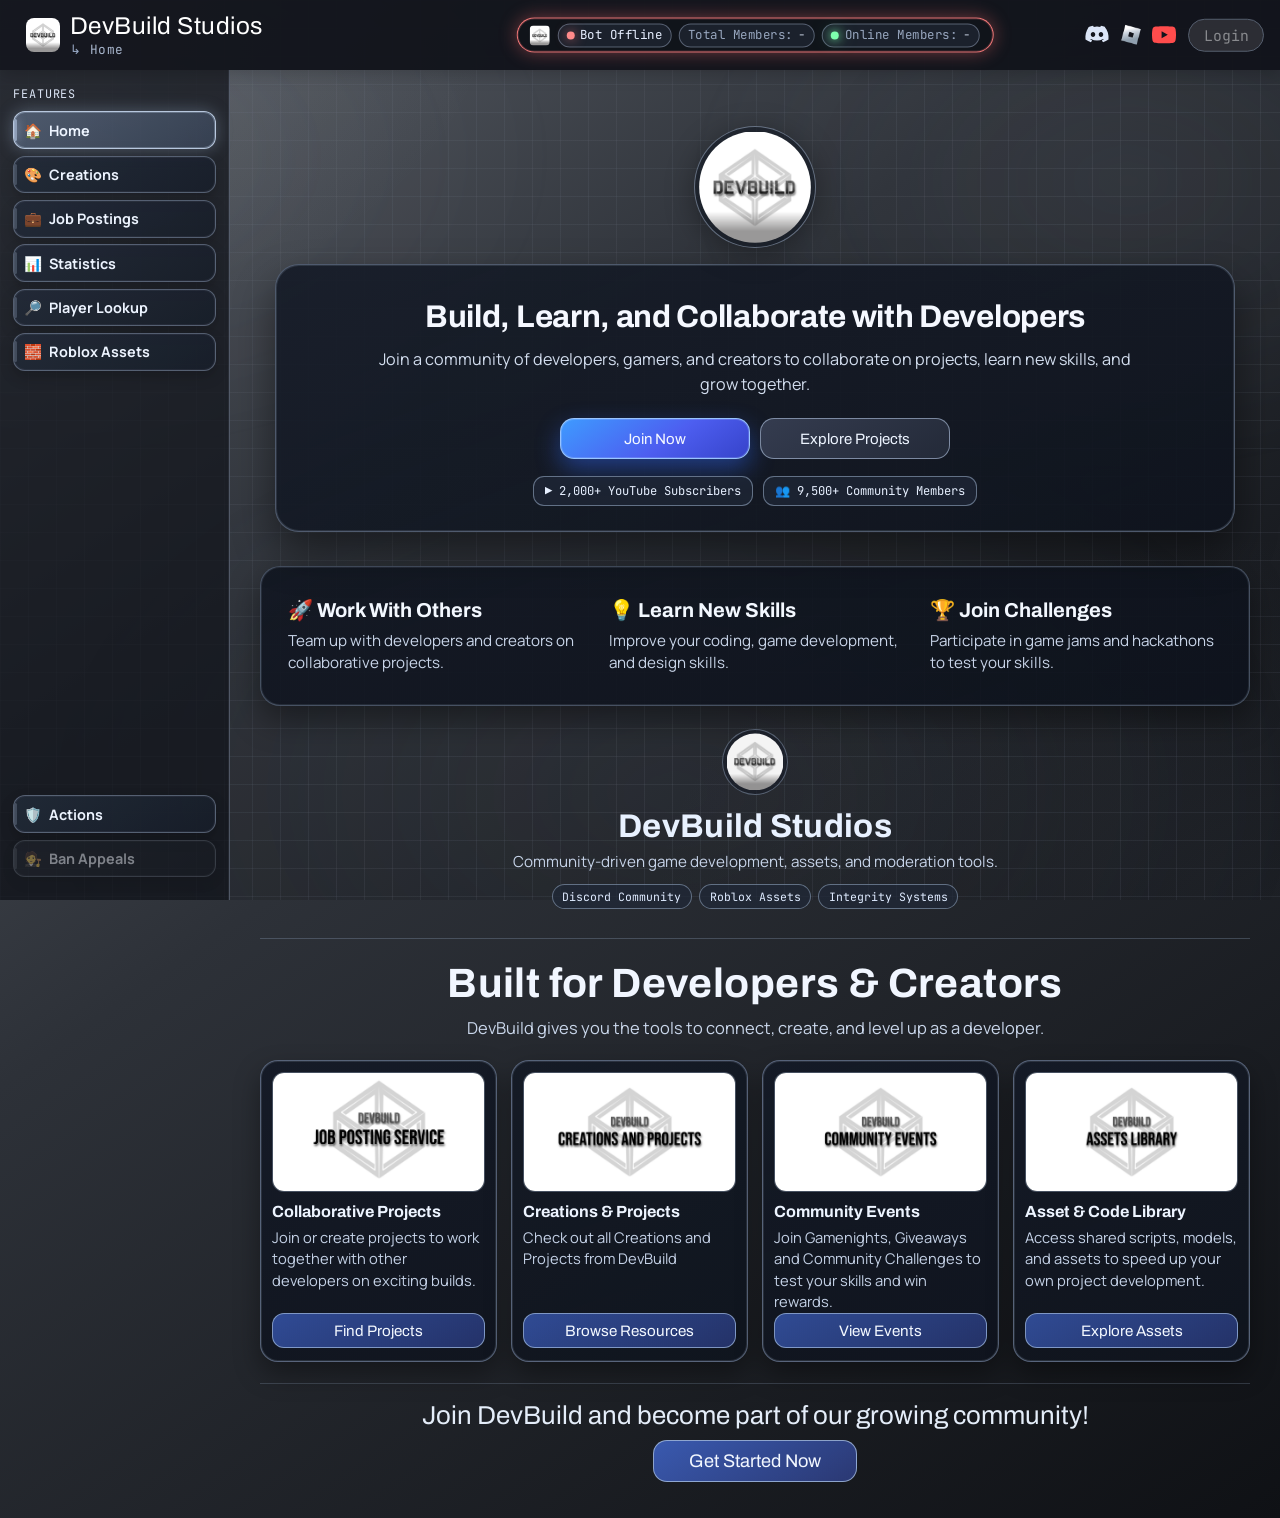
==== commit bfc0269e: "Deploy website" ====
--- a/index.html
+++ b/index.html
@@ -1 +1 @@
-<!doctype html><html lang="en"><head><meta charset="utf-8"/><link rel="icon" type="image/png" href="./devbuild-logo.png"/><meta name="viewport" content="width=device-width,initial-scale=1"/><meta name="theme-color" content="#ffffff"/><meta name="description" content="DevBuild Studios - Ban Appeals and Community Hub"/><link rel="apple-touch-icon" href="./logo192.png"/><meta property="og:type" content="website"/><meta property="og:title" content="DevBuild Studios"/><meta property="og:description" content="Official DevBuild Studios Website"/><meta property="og:url" content="https://www.devbuildstudios.dev/"/><meta property="og:image" content="https://www.devbuildstudios.dev/embed-thumbnail.png"/><meta property="og:image:secure_url" content="https://www.devbuildstudios.dev/embed-thumbnail.png"/><meta property="og:image:type" content="image/png"/><meta property="og:image:width" content="768"/><meta property="og:image:height" content="768"/><meta name="twitter:card" content="summary_large_image"/><meta name="twitter:title" content="DevBuild Studios"/><meta name="twitter:description" content="Official DevBuild Studios website: Ban Appeals, Community updates, and more."/><meta name="twitter:image" content="https://www.devbuildstudios.dev/embed-thumbnail.png"/><title>DevBuild Studios</title><script defer="defer" src="./static/js/main.14a3913f.js"></script><link href="./static/css/main.53a3bcc5.css" rel="stylesheet"></head><body><noscript>You need to enable JavaScript to run this app.</noscript><div id="root"></div></body></html>+<!doctype html><html lang="en"><head><meta charset="utf-8"/><link rel="icon" type="image/png" href="./devbuild-logo.png"/><meta name="viewport" content="width=device-width,initial-scale=1"/><meta name="theme-color" content="#ffffff"/><meta name="description" content="DevBuild Studios - Ban Appeals and Community Hub"/><link rel="apple-touch-icon" href="./logo192.png"/><meta property="og:type" content="website"/><meta property="og:title" content="DevBuild Studios"/><meta property="og:description" content="Official DevBuild Studios Website"/><meta property="og:url" content="https://www.devbuildstudios.dev/"/><meta property="og:image" content="https://www.devbuildstudios.dev/embed-thumbnail.png"/><meta property="og:image:secure_url" content="https://www.devbuildstudios.dev/embed-thumbnail.png"/><meta property="og:image:type" content="image/png"/><meta property="og:image:width" content="768"/><meta property="og:image:height" content="768"/><meta name="twitter:card" content="summary_large_image"/><meta name="twitter:title" content="DevBuild Studios"/><meta name="twitter:description" content="Official DevBuild Studios website: Ban Appeals, Community updates, and more."/><meta name="twitter:image" content="https://www.devbuildstudios.dev/embed-thumbnail.png"/><title>DevBuild Studios</title><script defer="defer" src="./static/js/main.19e0a876.js"></script><link href="./static/css/main.6412262f.css" rel="stylesheet"></head><body><noscript>You need to enable JavaScript to run this app.</noscript><div id="root"></div></body></html>
--- a/static/css/main.6412262f.css
+++ b/static/css/main.6412262f.css
@@ -0,0 +1 @@
+@import url(https://fonts.googleapis.com/css2?family=Manrope:wght@400;500;700&family=Archivo:wght@600;700&family=JetBrains+Mono:wght@500;700&display=swap);:root{--bg-0:#5b6068;--bg-1:#0f1115;--sidebar-width:230px;--panel:#1f2733;--panel-soft:#242e3c;--line:#7d8fa7;--line-strong:#6f829d;--text:#edf3ff;--muted:#c8d2e2;--accent:#6f7f97;--accent-warm:#ffb266;--ok:#93f0ba;--danger:#ff9e9e;--shadow:0 20px 48px #00000059}*,:after,:before{box-sizing:border-box}body{background:linear-gradient(145deg,#5b6068,#2d3138 45%,#0f1115);background:linear-gradient(145deg,var(--bg-0),#2d3138 45%,var(--bg-1));color:#edf3ff;color:var(--text);font-family:Manrope,sans-serif;margin:0;min-height:100vh;overflow-y:auto;padding-top:4.4rem;position:relative;scrollbar-width:none}body::-webkit-scrollbar{display:none}#root{min-height:100vh}.bg-noise{background:linear-gradient(#7882921f 1px,#0000 0),linear-gradient(90deg,#7882921f 1px,#0000 0),radial-gradient(900px 520px at -10% 0,#c4ccd81f,#0000 70%),radial-gradient(900px 520px at 100% 100%,#6c758424,#0000 70%),linear-gradient(145deg,#5b6068,#2d3138 45%,#0f1115);background:linear-gradient(#7882921f 1px,#0000 1px),linear-gradient(90deg,#7882921f 1px,#0000 1px),radial-gradient(900px 520px at -10% 0,#c4ccd81f,#0000 70%),radial-gradient(900px 520px at 100% 100%,#6c758424,#0000 70%),linear-gradient(145deg,var(--bg-0),#2d3138 45%,var(--bg-1));background-size:28px 28px,28px 28px,auto,auto,auto;inset:0;overflow:hidden;position:fixed;z-index:-1}.login-success-overlay{align-items:center;background:linear-gradient(145deg,#0f1115,#1a1f28 45%,#0f1115);display:flex;inset:0;justify-content:center;position:fixed;z-index:9999}.login-success-content{text-align:center}.login-success-text{color:#f6f9ff;font-family:Archivo,sans-serif;letter-spacing:.03em;margin-top:.75rem}.checkmark__circle{stroke-dasharray:166;stroke-dashoffset:166;stroke-width:2;stroke-miterlimit:10;stroke:#fff;fill:none;animation:stroke .6s cubic-bezier(.65,0,.45,1) forwards}.checkmark{stroke-width:2;stroke:#0f1115;stroke-miterlimit:10;animation:fill .4s ease-in-out .4s forwards,scale .3s ease-in-out .9s both;border-radius:50%;box-shadow:inset 0 0 0 0 #fff;display:block;height:56px;margin:0 auto;width:56px}.checkmark__check{stroke-dasharray:48;stroke-dashoffset:48;animation:stroke .3s cubic-bezier(.65,0,.45,1) .8s forwards;transform-origin:50% 50%}.bg-noise:after,.bg-noise:before{content:"";inset:-18%;pointer-events:none;position:absolute;will-change:transform,filter,opacity}.bg-noise:before{animation:none;background:none;filter:blur(0);opacity:0}.bg-noise:after{animation:mono-float 28s ease-in-out infinite;background:radial-gradient(40% 36% at 18% 26%,#f5f8ff14,#0000 72%),radial-gradient(36% 34% at 78% 28%,#d5dce817,#0000 74%),radial-gradient(50% 46% at 52% 78%,#9ea8b71c,#0000 75%);filter:blur(10px);opacity:.7}body:after{animation:intro-flash .75s ease-out forwards;background:#fff;content:"";inset:0;pointer-events:none;position:fixed;z-index:999}.corner-brand{align-items:center;background:#11141bf2;border:0;border-radius:0;box-shadow:0 4px 16px #0003;color:#fff;display:flex;font-family:JetBrains Mono,monospace;left:0;margin:0;min-height:4.4rem;padding:0 1.6rem;position:fixed;top:0;width:100%;z-index:10}.corner-brand-logo{border-radius:8px;height:34px;margin-right:.65rem;object-fit:contain;width:34px}.corner-brand-text-wrap{display:flex;flex-direction:column;line-height:1.05}.corner-brand-title{color:#fff;font-family:Archivo,sans-serif;font-size:1.52rem;letter-spacing:.02em}.corner-brand-category{color:#a8b6cd;font-family:JetBrains Mono,monospace;font-size:.8rem;letter-spacing:.03em;margin-top:.16rem}.top-user{gap:.75rem;position:fixed;right:1rem;top:2.2rem;transform:translateY(-50%);z-index:11}.social-links,.top-user{align-items:center;display:inline-flex}.social-links{gap:.4rem}.social-btn{align-items:center;background:#0000;border:0;color:#dbe5f7;display:inline-flex;height:24px;justify-content:center;line-height:1;text-decoration:none;transition:color .18s ease,transform .18s ease;width:24px}.social-btn-roblox{height:30px;width:30px}.social-btn:hover{color:#fff;transform:translateY(-1px)}.social-icon{fill:currentColor;display:block;height:100%;width:100%}.social-icon-image{object-fit:contain}.social-icon-roblox-large{transform:scale(1.08)}.social-icon-youtube{color:#ff4c4c}.feature-sidebar{background:#11141bb8;border-right:1px solid #9dabc36b;bottom:0;box-shadow:inset -1px 0 0 #b1c1d714;left:0;padding:1rem .8rem;position:fixed;top:4.4rem;width:230px;z-index:9}.feature-sidebar,.feature-sidebar-bottom,.feature-sidebar-main{display:flex;flex-direction:column}.feature-sidebar-bottom{margin-top:auto}.feature-sidebar-title{color:#dce5f5;font-family:JetBrains Mono,monospace;font-size:.74rem;letter-spacing:.08em;margin:0 0 .55rem;text-transform:uppercase}.feature-item{align-items:center;background:linear-gradient(145deg,#232b3adb,#181e2adb);border:1px solid #a0b0c970;border-radius:12px;box-shadow:0 6px 14px #0003,inset 0 0 0 1px #cad8ed0f;color:#edf4ff;cursor:pointer;display:flex;font-family:Manrope,sans-serif;font-size:.9rem;font-weight:700;justify-content:space-between;margin-bottom:.42rem;overflow:hidden;padding:.52rem .66rem;position:relative;text-align:left;transition:transform .18s ease,filter .18s ease,box-shadow .18s ease,border-color .18s ease;width:100%}.feature-icon{color:#94a4be;display:inline-block;margin-right:.24rem;min-width:1.2em}.feature-item:before{background:#b2c5e0a6;border-radius:999px;bottom:20%;content:"";left:0;opacity:.35;position:absolute;top:20%;transition:opacity .18s ease,box-shadow .18s ease;width:3px}.feature-item:hover{border-color:#b7c7dfb8;box-shadow:0 9px 18px #00000042,inset 0 0 0 1px #cddcf224;filter:brightness(1.04);transform:translateY(-1px)}.feature-item:hover:before{opacity:.8}.feature-item-active{background:linear-gradient(145deg,#7589a980,#48597480);border-color:#c6d6eee6;box-shadow:inset 0 0 0 1px #cadaf347,0 0 16px #a5bcdc57}.feature-item-active:before{box-shadow:0 0 10px #bcd2f0a6;opacity:1}.feature-item-notice{border-color:#ffd880f2;box-shadow:inset 0 0 0 1px #ffdd8e33,0 0 14px #ffcc5559}.feature-item-info{align-items:center;background:#ffd35e26;border:1px solid #ffd880f2;border-radius:999px;box-shadow:0 0 10px #ffce4f59;color:#ffe8ab;display:inline-flex;font-family:JetBrains Mono,monospace;font-size:.7rem;height:18px;justify-content:center;min-width:18px}.feature-item-disabled{cursor:not-allowed;filter:grayscale(.35);opacity:.48}.home-actions{align-items:center;display:inline-flex;gap:.55rem;margin-top:.95rem}.feature-quick-btn{background:#ffffff29;border:1px solid #91a2bacc;border-radius:999px;color:#eef4ff;cursor:pointer;font-family:JetBrains Mono,monospace;font-size:.78rem;padding:.34rem .8rem;text-decoration:none}.feature-quick-link{align-items:center;display:inline-flex;justify-content:center}.home-showcase{margin:0 auto;padding:.5rem .35rem .25rem;text-align:center;width:min(1120px,calc(100vw - 230px - 3rem));width:min(1120px,calc(100vw - var(--sidebar-width) - 3rem))}.home-hero{align-items:center;display:flex;flex-direction:column;gap:.95rem;padding:1.5rem .95rem .95rem}.home-crest{background:#161c2894;border:1px solid #bbcce773;border-radius:999px;filter:drop-shadow(0 6px 15px rgba(0,0,0,.38));height:122px;object-fit:contain;padding:.26rem;width:122px}.home-hero-card{background:linear-gradient(160deg,#161c28eb,#0e131de0);border:1px solid #94a7c473;border-radius:24px;box-shadow:inset 0 0 0 1px #c2d3ed21,0 20px 42px #00000073;max-width:980px;padding:2.2rem 1.7rem 1.55rem;width:100%}.home-hero-title{color:#f5f8ff;font-family:Archivo,sans-serif;font-size:clamp(1.34rem,2.45vw,2.45rem);letter-spacing:-.01em;line-height:1.1;margin:0;max-width:100%;overflow:hidden;text-overflow:ellipsis;white-space:nowrap}.home-hero-lead{color:#d3deef;font-size:1.01rem;line-height:1.56;margin:.8rem auto 0;max-width:760px}.home-hero-actions{display:flex;flex-wrap:wrap;gap:.68rem;justify-content:center;margin-top:1.3rem}.home-btn{border:1px solid #afc1dc9e;border-radius:14px;cursor:pointer;font-family:Archivo,sans-serif;font-size:.94rem;min-width:190px;padding:.72rem 1.5rem;text-decoration:none;transition:transform .22s ease,filter .22s ease,box-shadow .22s ease}.home-btn:hover{filter:brightness(1.06);transform:translateY(-2px)}.home-btn-primary{background:linear-gradient(145deg,#3e9bff,#4d5ef0 56%,#3643ca);border-color:#9dcafff2;box-shadow:0 10px 24px #3067f775,inset 0 0 0 1px #c5e0ff33;color:#f5f9ff}.home-btn-secondary{background:linear-gradient(145deg,#384054eb,#262d3ce6);color:#edf4ff}.home-hero-stats{align-items:center;display:flex;flex-wrap:wrap;gap:.58rem;justify-content:center;margin-top:1.05rem}.home-stat-chip{align-items:center;background:#1f2838bd;border:1px solid #9eb2ce8c;border-radius:11px;color:#e7f0ff;display:inline-flex;font-family:JetBrains Mono,monospace;font-size:.76rem;gap:.38rem;padding:.38rem .7rem}.home-benefits{grid-gap:.95rem;background:linear-gradient(160deg,#121722eb,#0d121ce0);border:1px solid #95a8c366;border-radius:20px;box-shadow:inset 0 0 0 1px #c6d8f01a,0 14px 32px #0006;display:grid;gap:.95rem;grid-template-columns:repeat(3,minmax(0,1fr));margin:1.2rem auto 0;max-width:1080px;padding:1.55rem 1.25rem}.home-benefit-card{padding:.35rem .45rem;text-align:left}.home-benefit-card h3{color:#f3f8ff;font-family:Archivo,sans-serif;font-size:1.26rem;margin:0}.home-benefit-card p{color:#c9d5e9;font-size:.95rem;line-height:1.45;margin:.52rem 0 0}.home-footer-brand{margin:1.45rem auto .45rem;text-align:center}.home-footer-crest{background:#161c2899;border:1px solid #b5c7e366;border-radius:999px;height:66px;object-fit:contain;opacity:.95;padding:.22rem;width:66px}.home-footer-brand h3{color:#e8f1ff;font-family:Archivo,sans-serif;font-size:clamp(1.45rem,2.6vw,2.05rem);letter-spacing:.01em;margin:.5rem 0 0}.home-footer-subline{color:#c6d3e8;font-size:.95rem;line-height:1.42;margin:.45rem auto 0;max-width:760px}.home-footer-meta{align-items:center;display:flex;flex-wrap:wrap;gap:.48rem;justify-content:center;margin:.72rem auto 0}.home-footer-meta span{background:#1f2838ad;border:1px solid #9eb2ce85;border-radius:999px;color:#dfebff;font-family:JetBrains Mono,monospace;font-size:.72rem;padding:.25rem .58rem}.home-built{border-top:1px solid #9cb0cd47;margin:1.8rem auto .5rem;max-width:1220px;padding-top:1.4rem}.home-built-title{color:#f1f6ff;font-family:Archivo,sans-serif;font-size:clamp(1.85rem,3.2vw,2.8rem);letter-spacing:.01em;margin:0}.home-built-lead{color:#c9d6ea;font-size:1.03rem;line-height:1.5;margin:.62rem auto 0;max-width:820px}.home-built-grid{grid-gap:.85rem;display:grid;gap:.85rem;grid-template-columns:repeat(4,minmax(0,1fr));margin-top:1.18rem}.home-built-card{background:linear-gradient(160deg,#141a26eb,#0f141ee6);border:1px solid #96aac985;border-radius:18px;box-shadow:inset 0 0 0 1px #c8d8f21f,0 12px 26px #0000005c;display:flex;flex-direction:column;padding:.72rem .72rem .78rem;text-align:left}.home-built-card-image{aspect-ratio:16/9;background:#0d121ce6;border:1px solid #acbed85c;border-radius:12px;object-fit:cover;width:100%}.home-built-card h3{color:#edf4ff;font-family:Archivo,sans-serif;font-size:1.01rem;margin:.68rem 0 0}.home-built-card p{color:#c5d2e7;font-size:.92rem;line-height:1.45;margin:.46rem 0 0;min-height:5.35rem}.home-built-btn{background:linear-gradient(150deg,#4c7cff85,#384ead85);border:1px solid #a3bce0b3;border-radius:12px;color:#f3f8ff;cursor:pointer;font-family:Archivo,sans-serif;font-size:.95rem;margin-top:auto;padding:.56rem .72rem;text-align:center;text-decoration:none;transition:transform .2s ease,filter .2s ease,box-shadow .2s ease}.home-built-btn:hover{box-shadow:0 8px 18px #4468d654;filter:brightness(1.07);transform:translateY(-2px)}.home-built-cta{border-top:1px solid #9cb0cd3d;margin:1.3rem auto 0;padding-top:1.05rem;text-align:center}.home-built-cta p{color:#e4edf9;font-family:Archivo,sans-serif;font-size:clamp(1.1rem,2.1vw,1.62rem);margin:0}.home-built-cta-btn{align-items:center;background:linear-gradient(148deg,#4c7cffa3,#384ead99);border:1px solid #a6bcdecc;border-radius:14px;color:#f2f7ff;display:inline-flex;font-family:Archivo,sans-serif;font-size:1.14rem;justify-content:center;margin-top:.7rem;padding:.62rem 2.2rem;text-decoration:none;transition:transform .2s ease,filter .2s ease,box-shadow .2s ease}.home-built-cta-btn:hover{box-shadow:0 10px 22px #4468d65c;filter:brightness(1.08);transform:translateY(-2px)}.actions,.creations{margin-top:6px}.section-title-wrap{margin:0 0 14px;text-align:center}.ban-appeal-title{margin:0 auto .7rem;width:min(1220px,calc(100vw - 230px - 3rem));width:min(1220px,calc(100vw - var(--sidebar-width) - 3rem))}.section-kicker{color:#9aa9c1;font-family:JetBrains Mono,monospace;font-size:.74rem;letter-spacing:.09em;margin:0;text-transform:uppercase}.section-title{color:#f2f6ff;font-family:Archivo,sans-serif;font-size:clamp(1.2rem,2.1vw,1.55rem);letter-spacing:.01em;margin:.2rem 0 0}.creations-grid{grid-gap:16px;display:grid;gap:16px;grid-template-columns:repeat(auto-fit,minmax(280px,1fr))}.creation-card{background:#222935bf;border:1px solid #8999af61;border-radius:14px;box-shadow:0 10px 22px #00000038;color:inherit;display:flex;flex-direction:column;min-height:100%;padding:12px;text-decoration:none;transition:transform .2s ease,border-color .2s ease,box-shadow .2s ease}.creation-card:hover{border-color:#b1c1d7ad;box-shadow:0 14px 28px #00000047;transform:translateY(-3px)}.creation-thumbnail-wrap{aspect-ratio:16/9;background:#0f131aa6;border:1px solid #abbad042;border-radius:10px;overflow:hidden;width:100%}.creation-thumbnail{display:block;height:100%;object-fit:cover;width:100%}.creation-card h4{color:#fff;font-family:Archivo,sans-serif;font-size:1.03rem;margin:10px 0 0}.creation-card p{color:#c7d3e7;font-size:.9rem;line-height:1.35;margin:.45rem 0 0}.creation-status{border:1px solid #a5b3c9b3;border-radius:999px;display:inline-flex;font-family:JetBrains Mono,monospace;font-size:.72rem;letter-spacing:.04em;margin-top:0;padding:.2rem .56rem;width:fit-content}.status-underdevelopment{background:#ffba4921;border-color:#ffd778e6;color:#ffe59b}.status-active{background:#93f0ba24;border-color:#93f0baf2;color:#c9ffd8}.status-discontinued{background:#ff787824;border-color:#ff8e8ef2;color:#ffcaca}.creation-card-footer{align-items:center;display:flex;gap:.65rem;justify-content:space-between;margin-top:auto;padding-top:.7rem}.creation-open-btn{align-items:center;-webkit-backdrop-filter:blur(8px);backdrop-filter:blur(8px);background:linear-gradient(145deg,#cfdcf033,#7f92ae59);border:1px solid #c2d2e8db;border-radius:999px;box-shadow:0 8px 18px #00000040,inset 0 0 0 1px #e0ecff1f;color:#f4f8ff;display:inline-flex;font-family:Archivo,sans-serif;font-size:.78rem;justify-content:center;letter-spacing:.02em;overflow:hidden;padding:.38rem .88rem;position:relative;text-decoration:none;transition:transform .2s ease,filter .2s ease,box-shadow .2s ease}.creation-open-btn:before{background:linear-gradient(110deg,#0000 10%,#ffffff38 45%,#0000 80%);content:"";inset:0;position:absolute;transform:translateX(-130%);transition:transform .45s ease}.creation-open-btn:hover{box-shadow:0 10px 24px #0000004d,0 0 14px #c2d2e857,inset 0 0 0 1px #ebf4ff33;filter:brightness(1.08);transform:translateY(-2px) scale(1.015)}.creation-open-btn:hover:before{transform:translateX(130%)}.creation-open-btn:active{transform:translateY(0) scale(.99)}.actions-controls{display:flex;flex-wrap:wrap;gap:10px;justify-content:center}.actions-controls button,.actions-controls input,.actions-controls select{background:#181d26c7;border:1px solid #8999af99;border-radius:10px;color:#e9f0ff;font-family:Manrope,sans-serif;min-width:150px;padding:.42rem .6rem}.actions-controls button{min-width:96px}.actions-list{background:#1e242fb8;border:1px solid #8999af61;border-radius:12px;color:#d5dfef;margin-top:14px;padding:.8rem .9rem;text-align:center}.job-postings{margin-top:8px;max-width:none;width:100%}.job-overview-hero{background:linear-gradient(150deg,#080f1eed,#0a1324e6),radial-gradient(90% 120% at 50% 0,#4581e82b,#0000 72%);border:1px solid #89b0ee6b;border-radius:20px;box-shadow:0 14px 30px #0000004d,inset 0 0 0 1px #abceff1a;margin:0 0 1.2rem;max-width:none;overflow:hidden;padding:1.2rem 1.2rem 1.25rem;position:relative;text-align:center}.job-overview-hero:after,.job-overview-hero:before{content:"";height:190px;opacity:.85;pointer-events:none;position:absolute;width:170px}.job-overview-hero:before{background:#35599a14;border:1px solid #6c88bc57;bottom:4px;box-shadow:0 0 28px #6282bf26;clip-path:polygon(14% 14%,62% 2%,95% 30%,86% 88%,26% 98%,2% 56%);left:18px}.job-overview-hero:after{background:#497bd614;border:1px solid #588ae057;box-shadow:0 0 30px #588ae02b;clip-path:polygon(18% 10%,76% 0,100% 40%,76% 84%,20% 98%,0 42%);right:26px;top:24px}.job-overview-kicker{color:#b4c5e3;font-family:JetBrains Mono,monospace;font-size:.84rem;letter-spacing:.2em;margin:0 0 .25rem;position:relative;text-transform:uppercase;z-index:1}.job-overview-title{color:#f5f9ff;font-family:Archivo,sans-serif;font-size:clamp(2.15rem,4.2vw,4rem);letter-spacing:.03em;margin:0;position:relative;text-shadow:0 6px 22px #427cd942;z-index:1}.job-overview-subtitle{color:#d1dced;font-size:1.02rem;line-height:1.5;margin:.72rem auto 0;max-width:690px;position:relative;z-index:1}.job-overview-pills{align-items:center;display:flex;flex-wrap:wrap;gap:10px;justify-content:center;margin:.82rem auto 0;position:relative;z-index:1}.job-pill{background:#0c1523c7;border:1px solid #a8bddf8c;border-radius:999px;color:#dbe7fb;font-family:Archivo,sans-serif;font-size:.84rem;letter-spacing:.01em;padding:.34rem .76rem}.job-hub-grid{grid-gap:14px;display:grid;gap:14px;grid-template-columns:repeat(2,minmax(0,1fr));margin:0;max-width:none}.job-hub-card{align-items:center;background:linear-gradient(170deg,#0c131ff2,#121927e6),radial-gradient(80% 80% at 50% 0,#6192e11f,#0000 70%);border:1px solid #abc5f199;border-radius:18px;box-shadow:inset 0 0 0 1px #b5cef629,0 0 26px #70b0ff33,0 16px 36px #0000005c;display:flex;flex-direction:column;gap:.64rem;margin:0;max-width:none;overflow:hidden;padding:1rem 1rem 1.02rem;position:relative;text-align:center;transition:transform .28s ease,box-shadow .28s ease,border-color .28s ease}.job-hub-card:after{animation:jobCardSheen 2.8s ease-in-out infinite;background:linear-gradient(115deg,#0000 12%,#e8f0ff2e 42%,#0000 78%);content:"";inset:0;opacity:.5;pointer-events:none;position:absolute;transform:translateX(-120%);transition:opacity .28s ease}.job-hub-card:hover{border-color:#c5dfffe6;box-shadow:inset 0 0 0 1px #c3ddff38,0 0 34px #6caaff54,0 22px 40px #0006;transform:translateY(-5px) scale(1.012)}.job-hub-card:hover:after{animation-play-state:paused;opacity:0}.job-hub-icon{background:radial-gradient(circle at 30% 20%,#5081db6b,#0c182cc7);border:1px solid #749fe4ad;border-radius:999px;box-shadow:0 0 30px #5694ff42;display:grid;font-size:1.7rem;height:74px;place-items:center;width:74px}.job-hub-icon-blue{border-color:#689cf5b8;box-shadow:0 0 26px #4f95ff4d}.job-hub-icon-purple{background:radial-gradient(circle at 30% 20%,#915def6b,#14102dcc);border-color:#9a70f5b8;box-shadow:0 0 26px #8d5cf04f}.job-hub-title{color:#f5f9ff;font-size:1.98rem;letter-spacing:.02em;margin:.16rem 0 0}.job-hub-sub,.job-hub-title{font-family:Archivo,sans-serif}.job-hub-sub{color:#d8e6fb;font-size:1.04rem;font-weight:600;margin:-.14rem 0 .1rem}.job-hub-desc{color:#c9d8f1;font-size:.98rem;line-height:1.45;margin:0;min-height:4.2rem;text-align:center}.job-hub-tags{display:flex;flex-wrap:wrap;gap:8px;justify-content:center}.job-hub-tags span{background:#152134b3;border:1px solid #94b0dd6b;border-radius:11px;color:#d7e4fa;font-family:Archivo,sans-serif;font-size:.86rem;padding:.38rem .68rem}.job-hub-btn{align-items:center;background:linear-gradient(145deg,#527fe7e6,#355dbaeb);border:1px solid #9cc3ffd9;border-radius:12px;box-shadow:0 8px 18px #2d4e9959,0 0 12px #66aaff40;color:#f4f8ff;cursor:pointer;display:inline-flex;font-family:Archivo,sans-serif;font-size:1.02rem;gap:12px;justify-content:space-between;margin-top:.3rem;padding:.64rem .96rem;text-decoration:none;transition:transform .2s ease,filter .2s ease,box-shadow .2s ease;width:100%}.job-hub-btn:hover{box-shadow:0 10px 22px #2d4e996b,0 0 16px #66aaff57;filter:brightness(1.08);transform:translateY(-2px)}.job-hub-btn-purple{background:linear-gradient(145deg,#7a49d6eb,#5c32b0f2);border-color:#b788ffe6}.job-hub-foot{color:#9fb4d3;font-size:.94rem;margin:.08rem 0 0}.job-start-wrap{display:flex;justify-content:center;margin-top:18px}.job-start-shell{background:#111927d1;border:1px solid #8da7cd57;border-radius:999px;color:#d7e3f8;gap:12px;padding:.6rem .7rem .6rem .95rem}.job-start-btn,.job-start-shell{align-items:center;display:inline-flex;font-family:Archivo,sans-serif}.job-start-btn{background:#222f45e6;border:1px solid #a8c1e8b3;border-radius:11px;box-shadow:0 6px 16px #00000042;color:#f4fff8;font-size:1rem;justify-content:center;padding:.5rem 1.16rem;text-decoration:none;transition:transform .2s ease,filter .2s ease,box-shadow .2s ease}.job-start-btn:hover{box-shadow:0 10px 20px #0000004d;filter:brightness(1.06);transform:translateY(-2px)}.job-controls{grid-gap:.68rem;align-items:center;display:grid;gap:.68rem;grid-template-columns:auto auto minmax(300px,1fr) auto;justify-content:stretch;margin-top:.18rem}.job-listing-hero{background:linear-gradient(156deg,#070e1bfa,#0a1221f0),radial-gradient(90% 120% at 50% 0,#4d86ec2b,#0000 74%);border:1px solid #82aae866;border-radius:16px;box-shadow:0 12px 30px #0000004d,inset 0 0 0 1px #99bcf11f;margin-bottom:12px;padding:.62rem .74rem .72rem}.job-controls input{background:#0a1422f2;border:1px solid #7b9cd185;border-radius:999px;box-shadow:inset 0 0 0 1px #9abdf514;color:#ecf3ff;font-family:Manrope,sans-serif;padding:.52rem .82rem;width:100%}.job-back-btn{background:#0b1423e6;border:1px solid #83a5dd94;border-radius:999px;color:#e6f0ff;cursor:pointer;font-family:Archivo,sans-serif;padding:.46rem .78rem;transition:transform .2s ease,filter .2s ease,box-shadow .2s ease}.job-back-btn:hover{box-shadow:0 0 14px #75acff42;filter:brightness(1.06);transform:translateY(-1px)}.job-view-switch{background:#0b1423e6;border:1px solid #83a5dd80;border-radius:999px;box-shadow:inset 0 0 0 1px #9cbbee14;display:inline-flex;overflow:hidden}.job-view-btn{background:#0000;border:none;color:#d3e1f8;cursor:pointer;font-family:Archivo,sans-serif;font-size:.84rem;letter-spacing:.01em;padding:.42rem .76rem;transition:background .18s ease,color .18s ease}.job-view-btn:hover{background:#577abc40;color:#eef5ff}.job-view-btn-active{background:linear-gradient(145deg,#4872d0f2,#3157a6f2);color:#fff}.job-filter-btn{background:#0c1525f0;border:1px solid #84a7e08c;border-radius:10px;color:#d7e6ff;cursor:pointer;font-size:1rem;height:34px;transition:transform .2s ease,filter .2s ease,box-shadow .2s ease;width:34px}.job-filter-btn:hover{box-shadow:0 0 14px #75acff40;filter:brightness(1.08);transform:translateY(-1px)}.job-results-line{align-items:center;color:#d0e1ff;display:flex;font-family:JetBrains Mono,monospace;font-size:.75rem;gap:8px;justify-content:center;margin-top:.42rem}.job-results-count{background:#101725d6;border:1px solid #a1b9dc8f;border-radius:999px;color:#eaf2ff;padding:.06rem .48rem}.job-posts-list{grid-gap:14px;align-items:stretch;display:grid;gap:14px;grid-auto-flow:row;grid-template-columns:repeat(4,minmax(0,1fr));justify-items:stretch;margin-top:15px}.job-post-card{background:linear-gradient(160deg,#0a172af2,#0b1b31e0);border:1px solid #496eac8c;border-radius:18px;box-shadow:0 10px 22px #00000042,inset 0 0 0 1px #6991d01f;display:flex;flex-direction:column;min-height:430px;padding:.96rem 1rem .94rem;text-align:left;transition:transform .22s ease,border-color .22s ease,box-shadow .22s ease}.job-post-card:hover{border-color:#7ea7ecc7;box-shadow:0 12px 26px #0000004d,inset 0 0 0 1px #84adee2e;transform:translateY(-2px)}.job-post-head{gap:.72rem;justify-content:space-between}.job-post-head,.job-post-user{align-items:center;display:flex}.job-post-user{gap:.62rem}.job-post-avatar{background:#e6ecf733;border:1px solid #adbed7b8;border-radius:999px;height:46px;object-fit:cover;width:46px}.job-post-author{color:#edf4ff;font-family:Archivo,sans-serif;font-size:1.04rem;margin:0}.job-post-time{color:#9fb1cf;font-family:JetBrains Mono,monospace;font-size:.74rem;margin:.1rem 0 0}.job-type-pill{background:#112748d6;border:1px solid #507bc2b3;border-radius:10px;color:#51beff;font-family:Archivo,sans-serif;font-size:.9rem;padding:.32rem .66rem}.job-post-title{color:#fff;font-family:Archivo,sans-serif;font-size:1.64rem;line-height:1.12;margin:.72rem 0 0;text-transform:none}.job-post-description{color:#b9cbe7;font-size:.96rem;line-height:1.5;margin:.58rem 0 0;overflow-wrap:anywhere;white-space:pre-wrap}.job-post-divider{border-top:1px solid #748fbb42;margin-top:0}.job-post-footer{display:flex;flex-direction:column;gap:.78rem;margin-top:auto;padding-top:.82rem}.job-post-meta-grid{grid-gap:1rem;align-items:start;display:grid;gap:1rem;grid-template-columns:repeat(2,minmax(0,1fr));margin-top:0}.job-meta-key{color:#a9bbd8;font-family:JetBrains Mono,monospace;font-size:.76rem;letter-spacing:.02em;margin:0}.job-meta-value{color:#eef5ff;font-size:.96rem;margin:.16rem 0 0;white-space:pre-wrap;word-break:break-word}.job-post-actions{margin-top:auto}.job-open-btn{align-items:center;background:linear-gradient(145deg,#3f5cabf2,#314c92f2);border:1px solid #6288c9e6;border-radius:12px;color:#eaf2ff;display:inline-flex;font-family:Archivo,sans-serif;font-size:1rem;justify-content:space-between;padding:.72rem .92rem;text-decoration:none;transition:transform .2s ease,filter .2s ease;width:100%}.job-open-btn:hover{filter:brightness(1.08);transform:translateY(-1px)}@media (max-width:1800px){.job-posts-list{grid-template-columns:repeat(3,minmax(0,1fr))}}@media (max-width:1450px){.job-posts-list{grid-template-columns:repeat(2,minmax(0,1fr))}}.fade-in-up{animation:fadeInUp .5s ease both}.delay-1{animation-delay:.04s}.delay-2{animation-delay:.12s}.delay-3{animation-delay:.2s}.roblox-assets{margin-top:6px}.statistics-page{margin-top:8px}.statistics-source-line{color:#9bb0d1;font-family:JetBrains Mono,monospace;font-size:.72rem;margin:-2px 0 10px}.statistics-grid{grid-gap:12px;display:grid;gap:12px;grid-template-columns:repeat(4,minmax(0,1fr))}.statistics-card,.statistics-panel{background:linear-gradient(160deg,#141b28e6,#0d131fe6);border:1px solid #8da7cd61;border-radius:14px;box-shadow:inset 0 0 0 1px #bbd2f114,0 12px 28px #00000047}.statistics-card{padding:.85rem .9rem .82rem;text-align:left}.statistics-card-kicker{color:#9cb0d2;font-family:JetBrains Mono,monospace;font-size:.74rem;margin:0}.statistics-card-value{color:#f3f8ff;font-family:Archivo,sans-serif;font-size:1.9rem;line-height:1;margin:.35rem 0 0}.statistics-card-label{color:#c8d5ea;font-size:.86rem;margin:.35rem 0 0}.statistics-panel{padding:.9rem}.statistics-panel-wide{grid-column:1/-1}.statistics-panel-head{align-items:center;display:flex;gap:8px;justify-content:space-between;margin-bottom:.8rem}.statistics-panel-head h4{color:#eef5ff;font-family:Archivo,sans-serif;font-size:1.02rem;margin:0}.statistics-badge{background:#101a29d9;border:1px solid #9dbbe585;border-radius:999px;color:#dfebff;font-family:JetBrains Mono,monospace;font-size:.72rem;padding:.2rem .58rem}.statistics-bars{grid-gap:.62rem;display:grid;gap:.62rem}.statistics-svg-line{background:#0b1422b8;border:1px solid #7f9cc952;border-radius:12px;height:auto;padding:.3rem;width:100%}.statistics-svg-axis{stroke:#92b0dc80;stroke-width:1.5}.statistics-svg-label{fill:#c9dcfb;font-family:JetBrains Mono,monospace;font-size:11px}.statistics-svg-value{fill:#eef5ff;font-family:Archivo,sans-serif;font-size:12px}.statistics-svg-line-path{fill:none;stroke:#83b6ff;stroke-width:3;filter:drop-shadow(0 0 8px rgba(131,182,255,.42))}.statistics-svg-dot{fill:#9ec6ff;stroke:#d9e9ff;stroke-width:1.3}.statistics-line-wrap{display:block}.statistics-totals-grid{grid-gap:8px;display:grid;gap:8px;grid-template-columns:repeat(auto-fit,minmax(180px,1fr))}.statistics-total-item{align-items:center;background:#0e1725cc;border:1px solid #87a0c65c;border-radius:10px;display:flex;gap:8px;justify-content:space-between;padding:.46rem .56rem}.statistics-total-item span{color:#c8d8ef;font-size:.82rem}.statistics-total-item strong{color:#f2f8ff;font-family:JetBrains Mono,monospace;font-size:.86rem}.statistics-card-sub{color:#8fa5c7;font-family:JetBrains Mono,monospace;font-size:.72rem;margin:.2rem 0 0}.statistics-compare-legend{align-items:center;color:#c7d8f3;display:inline-flex;font-size:.76rem;gap:12px;margin:0 0 .72rem}.statistics-legend-pillar{border-radius:2px;display:inline-block;height:10px;margin-right:6px;width:10px}.statistics-legend-pillar-month{background:linear-gradient(180deg,#5f9dff,#3e6edf)}.statistics-legend-pillar-last{background:linear-gradient(180deg,#a7afbe,#737c8f)}.statistics-compare-grid{grid-gap:10px;display:grid;gap:10px;grid-template-columns:repeat(6,minmax(0,1fr))}.statistics-compare-grid-moderation{grid-template-columns:repeat(4,minmax(0,1fr))}.statistics-compare-item{grid-gap:.4rem;background:#0c1422c7;border:1px solid #7b97c35c;border-radius:10px;display:grid;gap:.4rem;padding:.5rem .42rem .42rem}.statistics-compare-bars{grid-gap:8px;align-items:end;display:grid;gap:8px;grid-template-columns:repeat(2,minmax(0,1fr));min-height:152px}.statistics-compare-col{grid-gap:4px;align-items:end;display:grid;gap:4px;justify-items:center}.statistics-compare-bar{border-radius:6px 6px 3px 3px;box-shadow:0 0 10px #00000052;min-height:8px;width:24px}.statistics-compare-bar-month{background:linear-gradient(180deg,#70a8fff2,#406ad6f2);border:1px solid #a4cdffb3}.statistics-compare-bar-last{background:linear-gradient(180deg,#afb9c9eb,#6e798beb);border:1px solid #ced6e29e}.statistics-compare-value{color:#e5efff;font-family:JetBrains Mono,monospace;font-size:.68rem;line-height:1}.statistics-compare-label{color:#d8e6fd;font-size:.75rem;line-height:1.25;margin:0;text-align:center}.assets-controls{display:flex;justify-content:center;margin-bottom:12px}.assets-controls input{background:#181d26d6;border:1px solid #99a9c19e;border-radius:999px;color:#ecf3ff;font-family:Manrope,sans-serif;padding:.5rem .8rem;width:min(560px,100%)}.assets-grid{grid-gap:14px;display:grid;gap:14px;grid-template-columns:repeat(auto-fill,minmax(280px,280px));justify-content:start}.assets-state{background:#1c232fb8;border:1px solid #90a1b973;border-radius:12px;color:#d0ddef;grid-column:1/-1;margin:0;padding:.75rem .8rem;text-align:center}.section-loading{align-items:center;display:flex;flex-direction:column;gap:.6rem;justify-content:center}.section-loading p{margin:0}.section-loader{animation:section-rotation 1s linear infinite;border:3px solid;border-color:#fff #fff #0000;border-radius:50%;box-sizing:border-box;display:inline-block;height:48px;position:relative;width:48px}.section-loader:after{animation:section-rotation-back .5s linear infinite;border:3px solid #fff;border-radius:50%;border-top-color:#0000;bottom:0;box-sizing:border-box;content:"";height:24px;left:0;margin:auto;position:absolute;right:0;top:0;transform-origin:center center;width:24px}.asset-card{background:#191f2bc7;border:1px solid #91a1b97a;border-radius:14px;box-shadow:0 10px 24px #0000003b;display:flex;flex-direction:column;overflow:hidden}.asset-thumb-wrap{aspect-ratio:16/9;background:#0c0f16d9;border-bottom:1px solid #8c9cb459;display:block;width:100%}.asset-thumb{display:block;height:100%;object-fit:cover;width:100%}.asset-body{grid-gap:.3rem;display:grid;gap:.3rem;padding:.62rem .68rem .7rem}.asset-title{color:#f2f7ff;font-family:Archivo,sans-serif;font-size:.98rem;margin:0}.asset-meta{color:#b8c7df;font-size:.78rem;margin:0}.asset-date-pill{align-items:center;background:#eef5ff14;border:1px solid #ebf3ffe6;border-radius:999px;box-shadow:0 0 12px #e1edff4d,inset 0 0 0 1px #eaf3ff1f;color:#edf4ff;display:inline-flex;font-family:JetBrains Mono,monospace;font-size:.72rem;padding:.18rem .52rem}.asset-go-btn{background:linear-gradient(145deg,#cfdcf033,#7f92ae59);border:1px solid #bbcbe3cc;border-radius:999px;color:#f4f8ff;font-family:Archivo,sans-serif;font-size:.77rem;margin-top:.3rem;padding:.35rem .82rem;text-decoration:none;transition:transform .18s ease,filter .18s ease;width:fit-content}.asset-go-btn:hover{filter:brightness(1.08);transform:translateY(-1px)}.asset-btn-row{align-items:center;display:flex;gap:.45rem;margin-top:.3rem}.asset-youtube-btn{background:linear-gradient(145deg,#ff5d5df0,#cc2d2df0);border:1px solid #ff7979f2;border-radius:999px;box-shadow:0 7px 16px #0000003d;color:#fff3f3;font-family:Archivo,sans-serif;font-size:.77rem;padding:.35rem .8rem;text-decoration:none;transition:transform .18s ease,filter .18s ease;width:fit-content}.asset-youtube-btn:hover{filter:brightness(1.08);transform:translateY(-1px)}.asset-go-btn-disabled{cursor:not-allowed;filter:grayscale(.65);opacity:.42;pointer-events:none}.punishment-list{grid-gap:10px;display:grid;gap:10px}.punishment-card{background:#11161fc7;border:1px solid #8999af73;border-radius:12px;padding:.65rem .75rem;text-align:left}.punishment-header{align-items:center;display:flex;gap:.55rem;margin-bottom:.4rem}.punished-avatar{background:#0b0e14d9;border:1px solid #a1b0c6a6;border-radius:999px;height:28px;object-fit:cover;width:28px}.punishment-details{grid-gap:.2rem;color:#d6e0f1;display:grid;font-size:.86rem;gap:.2rem}.timestamp{color:#aebcd4}.badge{background:#3c485c6b;border:1px solid #a1b0c6b3;border-radius:999px;color:#ecf3ff;font-family:JetBrains Mono,monospace;font-size:.72rem;letter-spacing:.04em;margin-left:auto;padding:.14rem .5rem}.badge.ban,.badge.kick,.badge.timeout{background:#ff595929;border-color:#ff8282e6;color:#ffd0d0}.badge.warn{background:#ffb94026;border-color:#ffd079f2;color:#ffe5b1}.badge.unban,.badge.untimeout,.badge.unwarn{background:#77ebb029;border-color:#8bf4bcf2;color:#d5ffe7}.join-btn{background:#5865f2;border-radius:12px;color:#fff;display:inline-block;font-weight:700;margin-top:16px;padding:12px 30px;text-decoration:none;transition:background .25s ease,transform .25s ease}.hero-join-btn{margin-top:12px}.join-btn:hover{background:#4752c4;transform:translateY(-2px)}.page-context-arrow{color:#97a8c4}.bot-status{align-items:center;background:#11141be6;border:1px solid #aab6ca73;border-radius:999px;display:inline-flex;font-family:JetBrains Mono,monospace;font-size:.78rem;gap:.45rem;left:calc(115px + 50vw);left:calc(var(--sidebar-width) + (100vw - var(--sidebar-width))/2);letter-spacing:.04em;padding:.28rem .78rem;position:fixed;top:2.2rem;transform:translate(-50%,-50%);z-index:12}.bot-status-logo{border-radius:4px;height:20px;object-fit:contain;width:20px}.bot-status-chip{align-items:center;background:#1f2632c7;border:1px solid #a3b2cb73;border-radius:999px;display:inline-flex;gap:.34rem;padding:.16rem .5rem}.bot-status-chip-status{color:#e7efff}.bot-status-chip-metric{color:#c4cfdf}.bot-status-chip-online-members{gap:.38rem}.bot-status-online-dot{background:#7dffad;border-radius:50%;box-shadow:0 0 10px #7dffade6,0 0 18px #7dffad8c;display:inline-block;flex-shrink:0;height:8px;width:8px}.bot-status-metric-label{color:#98a7bf}.bot-status-dot{background:#b5c0d3;border-radius:50%;height:8px;width:8px}.bot-status--online{border-color:#93f0baf2;box-shadow:inset 0 0 0 1px #93f0ba38,0 0 18px #93f0ba6b;color:#ddffec}.bot-status--online .bot-status-dot{background:#93f0ba;box-shadow:0 0 12px #93f0bad1}.bot-status--offline{border-color:#ff7e7ef2;box-shadow:inset 0 0 0 1px #ff7e7e33,0 0 18px #ff6e6e66;color:#ffd7d7}.bot-status--offline .bot-status-dot{background:#ff8a8a;box-shadow:0 0 12px #ff7878c7}.bot-status--checking,.bot-status--degraded{border-color:#ffd175f2;box-shadow:inset 0 0 0 1px #ffd17533,0 0 18px #ffc95861;color:#ffe7ad}.bot-status--checking .bot-status-dot,.bot-status--degraded .bot-status-dot{background:#ffd879;box-shadow:0 0 12px #ffcb56c2}.top-avatar{background:#f2f4f8;border:1px solid #a7aebb;border-radius:999px;height:34px;object-fit:cover;width:34px}.avatar-menu{position:relative}.avatar-menu-trigger{align-items:center;background:#181f2bad;border:1px solid #a2b2cab8;border-radius:999px;cursor:pointer;display:inline-flex;justify-content:center;padding:.12rem}.account-menu{background:#121822f5;border:1px solid #9daec89e;border-radius:12px;box-shadow:0 16px 30px #00000057;min-width:240px;padding:.58rem .62rem;position:absolute;right:0;top:calc(100% + .42rem);z-index:20}.account-menu-title{color:#f2f6ff;font-family:Archivo,sans-serif;font-size:.96rem;margin:0 0 .45rem}.account-menu-row{align-items:center;background:#1b222ecc;border:1px solid #8d9eb66b;border-radius:9px;display:flex;gap:.5rem;justify-content:space-between;margin-bottom:.35rem;padding:.28rem .42rem}.account-key{color:#a9b8d1;font-size:.75rem}.account-value{color:#edf3ff;font-family:JetBrains Mono,monospace;font-size:.75rem;text-align:right}.account-status-pill{border:1px solid #a2b1c9b3;border-radius:999px;font-size:.72rem;padding:.12rem .46rem}.account-status-banned{background:#ff5a5a24;border-color:#ff7e7ef2;box-shadow:0 0 12px #ff686859,inset 0 0 0 1px #ff8a8a2e;color:#ffd3d3}.account-status-clean{background:#61de9826;border-color:#84eeb0f5;box-shadow:0 0 12px #78eca854,inset 0 0 0 1px #8bf8bd33;color:#d7ffe7}.account-logout-btn{background:#e2ecff24;border:1px solid #aabad1b8;border-radius:9px;color:#eef4ff;cursor:pointer;font-family:Archivo,sans-serif;font-size:.82rem;padding:.38rem .5rem;width:100%}.logout-btn{background:#ffffff38;border:1px solid #98a8bf;border-radius:999px;color:#fff;cursor:pointer;font-family:JetBrains Mono,monospace;font-size:.92rem;padding:.36rem .9rem}.logout-btn-disabled{cursor:not-allowed;opacity:.5;pointer-events:none}.status-logout-btn{margin-top:.85rem}.start-screen{display:grid;min-height:calc(100vh - 4.4rem);padding:1.5rem 1.5rem 1.5rem calc(230px + 1.5rem);padding:1.5rem 1.5rem 1.5rem calc(var(--sidebar-width) + 1.5rem);place-items:center}.start-screen-wide{display:block;min-height:calc(100vh - 4.4rem);padding:1.1rem 1.1rem 1.1rem calc(230px + 1.1rem);padding:1.1rem 1.1rem 1.1rem calc(var(--sidebar-width) + 1.1rem)}.content-wide{margin:0 auto;width:min(1500px,calc(100vw - 230px - 2.2rem));width:min(1500px,calc(100vw - var(--sidebar-width) - 2.2rem))}.content-wide-jobs{max-width:1760px;width:calc(100vw - 230px - 2.2rem);width:calc(100vw - var(--sidebar-width) - 2.2rem)}.start-card{animation:none;background:#0000;border:0;border-radius:0;box-shadow:none;margin:0 auto;padding:0;width:min(900px,calc(100vw - 230px - 3rem));width:min(900px,calc(100vw - var(--sidebar-width) - 3rem))}.start-card.compact{max-width:900px;text-align:center}.status-card{animation:rise .26s ease;background:linear-gradient(160deg,#1c222de0,#131821eb);border:1px solid #a5b4cd6b;border-radius:18px;box-shadow:0 18px 46px #00000052,inset 0 0 0 1px #c5d4eb14;margin:0 auto;padding:1.2rem 1.1rem 1.05rem;text-align:center;width:min(920px,calc(100vw - 230px - 3rem));width:min(920px,calc(100vw - var(--sidebar-width) - 3rem))}.not-banned-card{background:linear-gradient(160deg,#202733e0,#131821eb);border:1px solid #9dafc959;border-radius:14px;box-shadow:0 16px 46px #00000052;padding:1.1rem 1.1rem 1rem;width:min(760px,96vw)}.not-banned-badge{background:#93f0ba24;border:1px solid #93f0babf;border-radius:999px;color:#d9ffe9;font-family:JetBrains Mono,monospace;font-size:.72rem;letter-spacing:.08em;margin:0 auto .45rem;padding:.25rem .7rem;width:fit-content}.not-banned-meta{grid-gap:.55rem;display:grid;gap:.55rem;margin-top:.75rem}.not-banned-meta-item{background:#0b0f157a;border:1px solid #8999af59;border-radius:10px;padding:.5rem .65rem;text-align:left}.not-banned-btn{margin-top:.85rem}.status-x{color:#ff6e6e;text-shadow:0 0 10px #ff6e6e8c,0 0 26px #ff5a5a59}.status-check,.status-x{font-family:Archivo,sans-serif;font-size:clamp(5rem,11vw,8rem);line-height:.95;margin:0}.status-check{color:#93f0ba;text-shadow:0 0 10px #93f0ba8c,0 0 26px #78ffb759}.status-gear{color:#ffd35f;font-family:Archivo,sans-serif;font-size:clamp(5rem,11vw,8rem);line-height:.95;margin:0;text-shadow:0 0 10px #ffd35f8c,0 0 24px #ffc64759}.loader{--g:radial-gradient(farthest-side,#0000 calc(95% - 3px),#fff calc(100% - 3px) 98%,#0000 101%) no-repeat;animation:l10 1.5s infinite;aspect-ratio:1;background:var(--g),var(--g),var(--g);background-size:30px 30px;margin:0 auto .2rem;width:65px}.status-text{color:#edf3ff;color:var(--text);font-size:1.2rem;margin:.9rem 0 0}.pending-pill{background:#ffd65e24;border:1px solid #ffda70f2;border-radius:999px;box-shadow:inset 0 0 0 1px #ffda7038,0 0 14px #ffd0406b,0 0 28px #ffd45447;color:#ffe8a8;font-size:.94rem;margin:.95rem auto 0;padding:.2rem .62rem;width:fit-content}.not-appealable-pill{background:#ff66661f;border:1px solid #ffa6a6f2;border-radius:999px;box-shadow:inset 0 0 0 1px #ffa6a633,0 0 12px #ff78783d,0 0 24px #ff828233;color:#ffd1d1;font-size:.94rem;margin:.7rem auto 0;padding:.22rem .72rem;width:fit-content}.not-appealable-reason{background:#2d35428c;border:1px solid #9eaabc80;border-radius:999px;box-shadow:inset 0 0 0 1px #bec9db24,0 0 12px #aab6cb2e;margin:.55rem auto 0;overflow:hidden;padding:.35rem .7rem;text-align:center;text-overflow:ellipsis;white-space:nowrap;width:min(500px,88vw)}.not-appealable-reason-line{color:#eef3ff;font-size:.86rem}.denial-reason-note{color:#e9d9b0;font-size:.8rem;line-height:1.25;margin:.45rem auto 0;width:min(500px,88vw)}.status-subtext{color:#c8d2e2;color:var(--muted);margin:.3rem 0 0}.status-notice{background:#252d3c94;border:1px solid #a7b7d080;border-radius:10px;color:#dde7f7;margin:0 auto .75rem;max-width:min(760px,92vw);padding:.45rem .65rem}.pending-meta{grid-gap:.55rem;display:grid;gap:.55rem;justify-items:center;margin-top:.9rem}.pending-item{background:#181d26bf;border:1px solid #6f829d;border:1px solid var(--line-strong);border-radius:12px;padding:.55rem .75rem;text-align:left;width:min(560px,92vw)}.pending-key,.pending-value{margin:0}.pending-key{color:#c8d2e2;color:var(--muted);font-size:.78rem}.pending-value{color:#fff;font-family:JetBrains Mono,monospace;font-size:.92rem;margin-top:.2rem;word-break:break-word}.login-title{font-size:clamp(1.25rem,3vw,1.7rem);font-weight:700}.eyebrow{color:#c8d2e2;color:var(--muted);font-family:JetBrains Mono,monospace;font-size:.76rem;letter-spacing:.12em;margin:0 0 .7rem;text-transform:uppercase}h1,h2{font-family:Archivo,sans-serif;margin:0}h1{font-size:clamp(1.9rem,4vw,2.3rem)}.muted{color:#c8d2e2;color:var(--muted);line-height:1.55;margin:.7rem 0 0}.oauth-permission-bubble{background:#7882922e;border:1px solid #aab6ca59;border-radius:12px;margin:1rem auto 0;max-width:860px;padding:.75rem .85rem}.oauth-login-separator{background:linear-gradient(90deg,#9baac000,#9baac0d9,#9baac000);height:1px;margin:.95rem auto 0;width:min(860px,92vw)}.oauth-permission-heading{color:#fff;font-size:1rem;font-weight:700;margin:0 0 .35rem}.oauth-permission-row{align-items:center;display:flex;flex-wrap:wrap;gap:.5rem;justify-content:center;margin:.35rem auto 0;max-width:100%;width:fit-content}.oauth-permission-row-single{margin-top:.45rem}.oauth-permission-pill{background:#121a1673;border:1px solid #93f0bad9;border-radius:999px;box-shadow:inset 0 0 0 1px #93f0ba38,0 0 16px #93f0ba47;color:#d2f6e4;font-size:.86rem;line-height:1.25;margin:0;max-width:100%;padding:.35rem .8rem;width:fit-content}.oauth-permission-separator{color:#e2e8f3;font-size:.8rem;line-height:1}.oauth-permission-explain{color:#c8d2e2;color:var(--muted);font-size:.84rem;line-height:1.3;margin:0;max-width:min(760px,90vw);text-align:left;width:fit-content}.primary-btn{background:linear-gradient(140deg,#6f7f97,#7f8fa8);background:linear-gradient(140deg,var(--accent),#7f8fa8);border:0;border-radius:999px;color:#f5f9ff;cursor:pointer;display:inline-block;font-family:Archivo,sans-serif;font-weight:700;margin-top:1rem;padding:.72rem 1rem;text-align:center;text-decoration:none;width:auto}.primary-btn-disabled{cursor:not-allowed;filter:grayscale(.4);opacity:.52;pointer-events:none}.tag-row{display:flex;flex-wrap:wrap;gap:.45rem;margin-top:.9rem}.tag{background:#132339cc;border:1px solid #7d8fa7;border:1px solid var(--line);border-radius:999px;color:#c8d2e2;color:var(--muted);font-family:JetBrains Mono,monospace;font-size:.75rem;padding:.23rem .55rem}.layout{grid-gap:1.1rem;align-items:start;display:grid;gap:1.1rem;grid-template-columns:minmax(0,1fr) 420px;margin:0;min-height:calc(100vh - 4.4rem);padding:1.2rem 1.2rem 1.2rem calc(230px + 1.2rem);padding:1.2rem 1.2rem 1.2rem calc(var(--sidebar-width) + 1.2rem);width:100%}.appeal-layout{margin:0 auto;max-width:1500px}.appeal-layout-full{align-items:start;grid-template-columns:minmax(0,1fr) minmax(360px,33%);margin:0;max-width:100%;width:100%}.appeal-heading-wrap{grid-column:1/-1;margin-bottom:.6rem;text-align:center}.appeal-heading-wrap .section-kicker{display:block;margin-bottom:.2rem}.appeal-heading-wrap .section-title{font-size:clamp(2rem,3.4vw,3rem);letter-spacing:.01em}.appeal-page-title{color:#f6f9ff;font-family:Archivo,sans-serif;font-size:clamp(1.35rem,2.4vw,1.95rem);letter-spacing:.01em;margin:0}.glass-panel{animation:rise .2s ease;background:linear-gradient(165deg,#1f2735db,#151b26e6);border:1px solid #9babc361;border-radius:16px;box-shadow:0 16px 36px #0000003d,inset 0 0 0 1px #c5d4eb14;padding:.7rem .78rem}.info-panel,.question-panel{padding:.45rem}.info-panel{align-self:start;border-color:#84a4d66b;box-shadow:0 14px 32px #00000057,inset 0 0 0 1px #bfd6f51a,0 0 24px #5b97f52e;justify-self:end;margin-left:auto;max-width:100%;min-height:auto;width:420px}.appeal-layout-full .question-panel{border-color:#86a9e07a;box-shadow:0 14px 32px #00000057,inset 0 0 0 1px #bfd6f51a,0 0 24px #5b97f533;width:100%}.appeal-layout-full .info-panel{justify-self:end;margin-left:auto;margin-top:0;max-width:100%;min-height:calc(100vh - 6.6rem);width:100%}.panel-head p{margin-bottom:0}.panel-head{align-items:center;border-bottom:1px solid #99a8c059;display:flex;min-height:2.3rem;padding-bottom:.45rem}.panel-head h2{color:#f4f8ff;font-size:1.06rem;margin:0}.appeal-form{display:flex;flex-direction:column;gap:.72rem;margin-top:.9rem;min-height:calc(100vh - 10.8rem)}label{grid-gap:.38rem;color:#edf3ff;color:var(--text);display:grid;font-size:.9rem;gap:.38rem}.appeal-form label:not(.checkbox-row){background:linear-gradient(165deg,#141c29e6,#0f1621e6);border:1px solid #8da5c970;border-radius:14px;box-shadow:inset 0 0 0 1px #bfd6f512;padding:.64rem .72rem .7rem}.question-line{display:inline-block;font-weight:700;letter-spacing:.01em}.required-mark{color:#ff7a7a;font-weight:700}button,input,textarea{font:inherit}textarea{background:linear-gradient(165deg,#0f1725f0,#0c131ff0);border:1px solid #9ab4d86b;border-radius:12px;color:#fff;padding:.66rem .72rem;resize:none;width:100%}textarea:focus{border-color:#6f7f97;border-color:var(--accent);box-shadow:0 0 0 3px #cad8ed2e;outline:none}textarea.invalid-flash{animation:invalid-field-glow 2.2s ease-out}.checkbox-row{align-items:center;background:#151c27b8;border:1px solid #8d9eb659;border-radius:10px;color:#c8d2e2;color:var(--muted);display:flex;font-size:.86rem;gap:.6rem;padding:.55rem .62rem}.checkbox-row.invalid-flash{animation:invalid-field-glow 2.2s ease-out}.checkbox-row input[type=checkbox]{width:auto}button[type=submit]{align-self:center;background:linear-gradient(140deg,#5f88d8,#506eaf);border:1px solid #becee6bf;border-radius:999px;color:#f5f9ff;cursor:pointer;display:block;font-family:Archivo,sans-serif;font-weight:700;justify-self:center;margin:1.2rem auto 2rem;padding:.5rem 1.05rem;width:fit-content}.appeal-info-head{margin-top:.2rem;text-align:center}.appeal-info-head h4{color:#eef4ff;font-family:Archivo,sans-serif;font-size:1.4rem;margin:0}.appeal-user-card{align-items:center;background:linear-gradient(165deg,#141b28e6,#0f1521e6);border:1px solid #93aacd73;border-radius:12px;display:flex;gap:.58rem;justify-content:flex-start;margin-left:auto;margin-right:auto;margin-top:.72rem;padding:.56rem .62rem;width:100%}.appeal-user-avatar{background:#0d121ce6;border:1px solid #b1c8e7b3;border-radius:999px;height:46px;object-fit:cover;width:46px}.appeal-user-meta{grid-gap:.1rem;display:grid;gap:.1rem}.appeal-user-name{color:#f2f8ff;font-family:Archivo,sans-serif;font-size:.95rem;margin:0}.appeal-user-handle{color:#9fb3d3;font-family:JetBrains Mono,monospace;font-size:.74rem;margin:0}.form-message{color:#dbe6f8;font-size:.86rem;margin:-1.15rem 0 0;min-height:1rem;text-align:center}.form-message.error{color:#ff9e9e;color:var(--danger)}.form-message.success{color:#93f0ba;color:var(--ok)}.info-list{grid-gap:.58rem;display:grid;gap:.58rem;margin-top:.65rem}.info-item{background:linear-gradient(165deg,#141b28e6,#0f1521e6);border:1px solid #92acd36b;border-radius:12px;padding:.58rem .64rem}.appealable-item{border-color:#6cf39df2;box-shadow:0 0 14px #6cf39d73}.appealable-value{color:#8bffb5;text-shadow:0 0 8px #8bffb58c}.info-key,.info-value{margin:0}.info-key{color:#c8d2e2;color:var(--muted);font-size:.82rem}.info-value{color:#fff;font-family:JetBrains Mono,monospace;font-size:.9rem;margin-top:.2rem;word-break:break-word}@media (max-width:940px){body{padding-top:9.1rem}.corner-brand{min-height:3.8rem;padding:0 .9rem}.corner-brand-title{font-size:1.18rem}.corner-brand-category{font-size:.72rem}.bot-status{gap:.3rem;justify-content:flex-start;left:.9rem;overflow-x:auto;padding:.24rem .5rem;right:.9rem;top:4.95rem;transform:none;white-space:nowrap;width:auto}.bot-status-chip{flex-shrink:0}.top-user{gap:.45rem;right:.8rem;top:1.9rem}.social-links{gap:.26rem}.social-btn{height:22px;width:22px}.social-btn-roblox{height:27px;width:27px}.feature-sidebar{background:#11141beb;border-bottom:1px solid #9dabc359;border-right:0;bottom:auto;display:block;left:0;margin:0;overflow-x:auto;overflow-y:hidden;padding:.48rem .55rem;position:fixed;right:0;scrollbar-width:none;top:6.95rem;white-space:nowrap;width:100%;z-index:1}.feature-sidebar-bottom,.feature-sidebar-main{display:inline;margin-top:0}.feature-sidebar::-webkit-scrollbar{display:none}.feature-sidebar-title{display:none}.feature-item{display:inline-flex;flex-shrink:0;font-size:.82rem;margin:0 .4rem 0 0;min-width:max-content;padding:.42rem .6rem;vertical-align:middle;width:auto}.layout{grid-template-columns:1fr;min-height:calc(100vh - 4.4rem);padding:4.45rem .82rem .82rem}.start-screen,.start-screen-wide{padding:4.7rem .82rem .82rem}.home-showcase,.start-card,.status-card{width:min(900px,100%)}.content-wide{width:100%}.content-wide-jobs,.home-showcase{max-width:100%;width:100%}.home-showcase{padding:.35rem .1rem .15rem}.home-hero{gap:.7rem;padding:.8rem .3rem .55rem}.home-hero-card{border-radius:16px;padding:1.15rem .85rem .95rem}.home-hero-title{font-size:clamp(1.18rem,5.2vw,1.9rem);line-height:1.22;overflow:visible;overflow-wrap:anywhere;text-overflow:clip;white-space:normal;word-break:break-word}.home-hero-lead{font-size:.92rem;line-height:1.45;max-width:100%}.home-hero-actions{align-items:stretch;flex-direction:column;gap:.48rem;margin-top:.88rem;width:100%}.home-btn{font-size:.9rem;min-width:0;padding:.64rem .78rem;width:100%}.home-hero-stats{gap:.42rem;margin-top:.74rem;width:100%}.home-stat-chip{font-size:.72rem;justify-content:center;width:100%}.home-footer-subline{font-size:.88rem;max-width:100%}.home-built{margin-top:1.05rem;padding-top:.95rem}.home-built-title{font-size:clamp(1.35rem,5.8vw,2rem)}.home-built-lead{font-size:.9rem;max-width:100%}.home-built-grid{gap:.72rem}.home-built-card{padding:.62rem .62rem .68rem}.home-built-card h3{font-size:.96rem}.home-built-card p{font-size:.86rem;min-height:0}.home-built-btn{font-size:.9rem;padding:.5rem .64rem}.home-built-cta p{font-size:clamp(.98rem,4.2vw,1.28rem)}.home-built-cta-btn{font-size:.98rem;max-width:360px;padding:.56rem .9rem;width:100%}.assets-grid,.creations-grid{grid-template-columns:1fr;justify-content:stretch}.job-hub-grid{grid-template-columns:1fr}.job-overview-title{font-size:clamp(2.2rem,7vw,3.4rem)}.job-overview-subtitle{font-size:1.02rem;max-width:100%}.job-posts-list{grid-template-columns:minmax(0,1fr)}.job-hub-icon{font-size:1.5rem;height:64px;width:64px}.job-controls{grid-template-columns:1fr;justify-items:stretch}.job-filter-btn{justify-self:end}.job-post-title{font-size:1.95rem}.home-built-grid,.job-post-meta-grid{grid-template-columns:1fr}.statistics-grid{grid-template-columns:repeat(2,minmax(0,1fr))}.statistics-compare-grid{grid-template-columns:repeat(3,minmax(0,1fr))}.statistics-compare-grid-moderation{grid-template-columns:repeat(2,minmax(0,1fr))}.actions-controls{justify-content:stretch}.actions-controls button,.actions-controls input,.actions-controls select{min-width:0;width:100%}.achievement-grid{gap:14px}.hero-text-card{align-items:center;flex-direction:column}.info-panel{border-left:0;margin-left:0;padding-left:.3rem;width:100%}.appeal-layout-full{grid-template-columns:1fr}.appeal-layout-full .info-panel{margin-top:.75rem;min-height:auto}}@media (max-width:600px){body{padding-top:9.55rem}.corner-brand-logo{height:28px;margin-right:.45rem;width:28px}.corner-brand-title{font-size:1rem}.corner-brand-category{font-size:.67rem}.bot-status{font-size:.68rem;top:4.7rem}.bot-status-chip{padding:.12rem .38rem}.top-user{right:.6rem;top:1.75rem}.social-btn-roblox{height:26px;width:26px}.top-avatar{height:30px;width:30px}.feature-sidebar{padding:.42rem .5rem;top:6.65rem}.feature-item{font-size:.79rem;padding:.4rem .54rem}.home-hero-card{border-radius:14px;padding:.95rem .68rem .82rem}.home-hero-title{font-size:clamp(1.08rem,5.8vw,1.4rem);line-height:1.24}.home-hero-lead{font-size:.86rem;margin-top:.62rem}.home-btn{font-size:.86rem;padding:.56rem .65rem}.home-stat-chip{font-size:.68rem;padding:.3rem .5rem}.home-footer-brand h3{font-size:clamp(1.16rem,6vw,1.44rem)}.home-footer-subline{font-size:.82rem}.home-built-title{font-size:clamp(1.18rem,6.2vw,1.52rem)}.home-built-lead{font-size:.82rem}.home-built-card h3{font-size:.9rem}.home-built-card p{font-size:.8rem}.home-built-btn{font-size:.84rem}.job-hub-title{font-size:1.7rem}.job-hub-sub{font-size:.94rem}.job-overview-hero:after,.job-overview-hero:before{display:none}.job-start-shell{border-radius:14px;flex-direction:column;gap:8px;text-align:center;width:100%}.job-post-title{font-size:1.55rem}.job-type-pill{font-size:.78rem}.job-post-description{font-size:.95rem}.start-screen,.start-screen-wide{padding:4.45rem .65rem .72rem}.layout{padding:4.2rem .65rem .72rem}.asset-body{padding:.58rem .58rem .64rem}.home-built-grid{grid-template-columns:1fr}.home-built-card p{min-height:0}.statistics-grid{grid-template-columns:1fr}.statistics-panel-head{align-items:flex-start;flex-direction:column}.statistics-compare-grid,.statistics-compare-grid-moderation{grid-template-columns:1fr}.asset-btn-row{flex-wrap:wrap}.asset-go-btn,.asset-youtube-btn{justify-content:center;text-align:center;width:100%}}.player-lookup-page{animation:fadeInUp .3s ease;gap:.95rem}.player-lookup-intro{color:#cad8f4d9;font-size:.95rem;line-height:1.42;margin:-.15rem 0 .35rem;max-width:920px}.player-lookup-search-shell{background:radial-gradient(circle at 12% 0,#4f7dff29,#0000 45%),#070d1cd1;border:1px solid #6281c642;border-radius:16px;box-shadow:0 20px 42px #0208146b;padding:.78rem}.player-lookup-search{grid-gap:.72rem;display:grid;gap:.72rem;grid-template-columns:1fr auto}.player-lookup-search-hints{display:flex;flex-wrap:wrap;gap:.5rem;margin-top:.62rem}.player-lookup-search-hints span{background:#0a1122a3;border:1px solid #6f8cce57;border-radius:999px;color:#bed2f6d9;font-size:.76rem;padding:.28rem .56rem}.player-lookup-search input{background:#050a14eb;border:1px solid #7896ff4d;border-radius:11px;color:#eaf2ff;font-size:.95rem;padding:.85rem .92rem;transition:border-color .18s ease,box-shadow .18s ease,background-color .18s ease;width:100%}.player-lookup-search input:focus{border-color:#78aaffcc;box-shadow:0 0 0 2px #5582ff33;outline:none}.player-lookup-search button{background:linear-gradient(135deg,#4277faf2,#2a5ad6f2);border:1px solid #78a5ff73;border-radius:11px;color:#f5f8ff;cursor:pointer;font-weight:700;min-width:136px;padding:.82rem 1.18rem;transition:transform .18s ease,box-shadow .18s ease,filter .18s ease}.player-lookup-search button:hover:not(:disabled){box-shadow:0 10px 26px #2a5bd659;filter:brightness(1.05);transform:translateY(-1px)}.player-lookup-search button:disabled{cursor:not-allowed;opacity:.72}.player-lookup-grid{grid-gap:.9rem;display:grid;gap:.9rem;grid-template-columns:minmax(0,1.05fr) minmax(0,.95fr)}.player-lookup-card{background:linear-gradient(160deg,#0d1831e0,#080e20e0),#080e20e0;border:1px solid #6483cc40;box-shadow:0 22px 46px #04091670}.player-lookup-card h4{color:#e8efff;font-size:1.04rem;letter-spacing:.01em;margin-bottom:.72rem;margin-top:0}.player-lookup-card-identity{grid-column:span 2}.player-lookup-card .statistics-totals-grid{gap:.55rem}.player-lookup-card .statistics-total-item{background:#0a1124b8;border:1px solid #6684c833;border-radius:11px;padding:.54rem .58rem}.player-identity-head{align-items:center;display:flex;gap:.84rem;margin-bottom:.68rem}.player-lookup-avatar{border:2px solid #82a0ff8c;border-radius:50%;box-shadow:0 8px 20px #253e7a6b;height:64px;object-fit:cover;width:64px}.player-risk-badge{border:1px solid #0000;border-radius:999px;font-size:.77rem;font-weight:700;letter-spacing:.04em;margin-left:auto;padding:.35rem .72rem;text-transform:uppercase;white-space:nowrap}.player-risk-low{background:#2158764d;border-color:#64c5ff9e;color:#c7efff}.player-risk-medium{background:#7c581352;border-color:#f6c9619e;color:#ffe8a5}.player-risk-high{background:#7d2e1357;border-color:#ff875ab8;color:#ffc3ab}.player-risk-critical{background:#801b3b5c;border-color:#ff5a78d6;box-shadow:0 0 20px #c8305a47;color:#ffc2d1}.player-lookup-inline{align-items:center;background:#09102199;border:1px solid #6888d03d;border-radius:10px;display:flex;flex-wrap:wrap;gap:.56rem;margin-bottom:.66rem;padding:.55rem .62rem}.player-lookup-matches{margin-top:.72rem}.player-lookup-match-item{border-top:1px solid #738cd233;display:flex;font-size:.89rem;gap:.65rem;justify-content:space-between;margin-top:.42rem;padding-top:.42rem}.player-lookup-list{grid-gap:.48rem;align-content:start;display:grid;gap:.48rem;margin-top:.62rem}.player-lookup-list-item{grid-gap:.28rem;background:#080f20b8;border:1px solid #6182c43d;border-radius:11px;display:grid;gap:.28rem;padding:.58rem .64rem;transition:transform .18s ease,border-color .18s ease}.player-lookup-list-item:hover{border-color:#7495dc73;transform:translateY(-1px)}.player-lookup-list-item p{color:#dce6ffe6;font-size:.86rem;line-height:1.25;margin:0}.player-lookup-list-item small{color:#a8bcebbd;font-size:.74rem}.player-lookup-list-empty{background:#080e1e75;border:1px dashed #6583c559;border-radius:11px;color:#b7caf0d9;font-size:.86rem;padding:.7rem .74rem}.player-lookup-split{grid-gap:.72rem;display:grid;gap:.72rem;grid-template-columns:repeat(2,minmax(0,1fr))}.player-lookup-empty{background:#080e1eb8;border:1px dashed #708fd273;text-align:center}@media (max-width:980px){.player-lookup-grid{grid-template-columns:1fr}.player-lookup-card-identity{grid-column:span 1}}@media (max-width:760px){.player-lookup-intro{font-size:.89rem;margin-top:-.1rem}.player-lookup-search-shell{padding:.62rem}.player-lookup-search{grid-template-columns:1fr}.player-lookup-search-hints span{font-size:.72rem}.player-lookup-split{grid-template-columns:1fr}.player-risk-badge{margin-left:0}.player-identity-head{flex-wrap:wrap}.player-lookup-avatar{height:58px;width:58px}}@keyframes rise{0%{opacity:0;transform:translateY(12px)}to{opacity:1;transform:translateY(0)}}@keyframes intro-flash{0%{opacity:.95}to{opacity:0;visibility:hidden}}@keyframes invalid-field-glow{0%{border-color:#ff555540;box-shadow:0 0 0 0 #f550}18%{border-color:#ff5555f2;box-shadow:0 0 0 4px #ff555559}to{border-color:inherit;box-shadow:0 0 0 0 #f550}}@keyframes mono-float{0%{transform:translate3d(-2%,-1%,0) rotate(0deg) scale(1)}50%{transform:translate3d(2%,2%,0) rotate(2deg) scale(1.03)}to{transform:translate3d(-1%,3%,0) rotate(-1deg) scale(1.02)}}@keyframes stroke{to{stroke-dashoffset:0}}@keyframes scale{0%,to{transform:none}50%{transform:scale3d(1.1,1.1,1)}}@keyframes fill{to{box-shadow:inset 0 0 0 30px #fff}}@keyframes l10{0%{background-position:0 0,0 100%,100% 100%}25%{background-position:100% 0,0 100%,100% 100%}50%{background-position:100% 0,0 0,100% 100%}75%{background-position:100% 0,0 0,0 100%}to{background-position:100% 100%,0 0,0 100%}}@keyframes section-rotation{0%{transform:rotate(0deg)}to{transform:rotate(1turn)}}@keyframes section-rotation-back{0%{transform:rotate(0deg)}to{transform:rotate(-1turn)}}@keyframes fadeInUp{0%{opacity:0;transform:translateY(14px)}to{opacity:1;transform:translateY(0)}}@keyframes jobCardSheen{0%{transform:translateX(-125%)}to{transform:translateX(135%)}}@media (prefers-reduced-motion:reduce){.bg-noise,.bg-noise:after,.bg-noise:before,.fade-in-up,.job-hub-card:after,.section-loader,.section-loader:after{animation:none!important}}
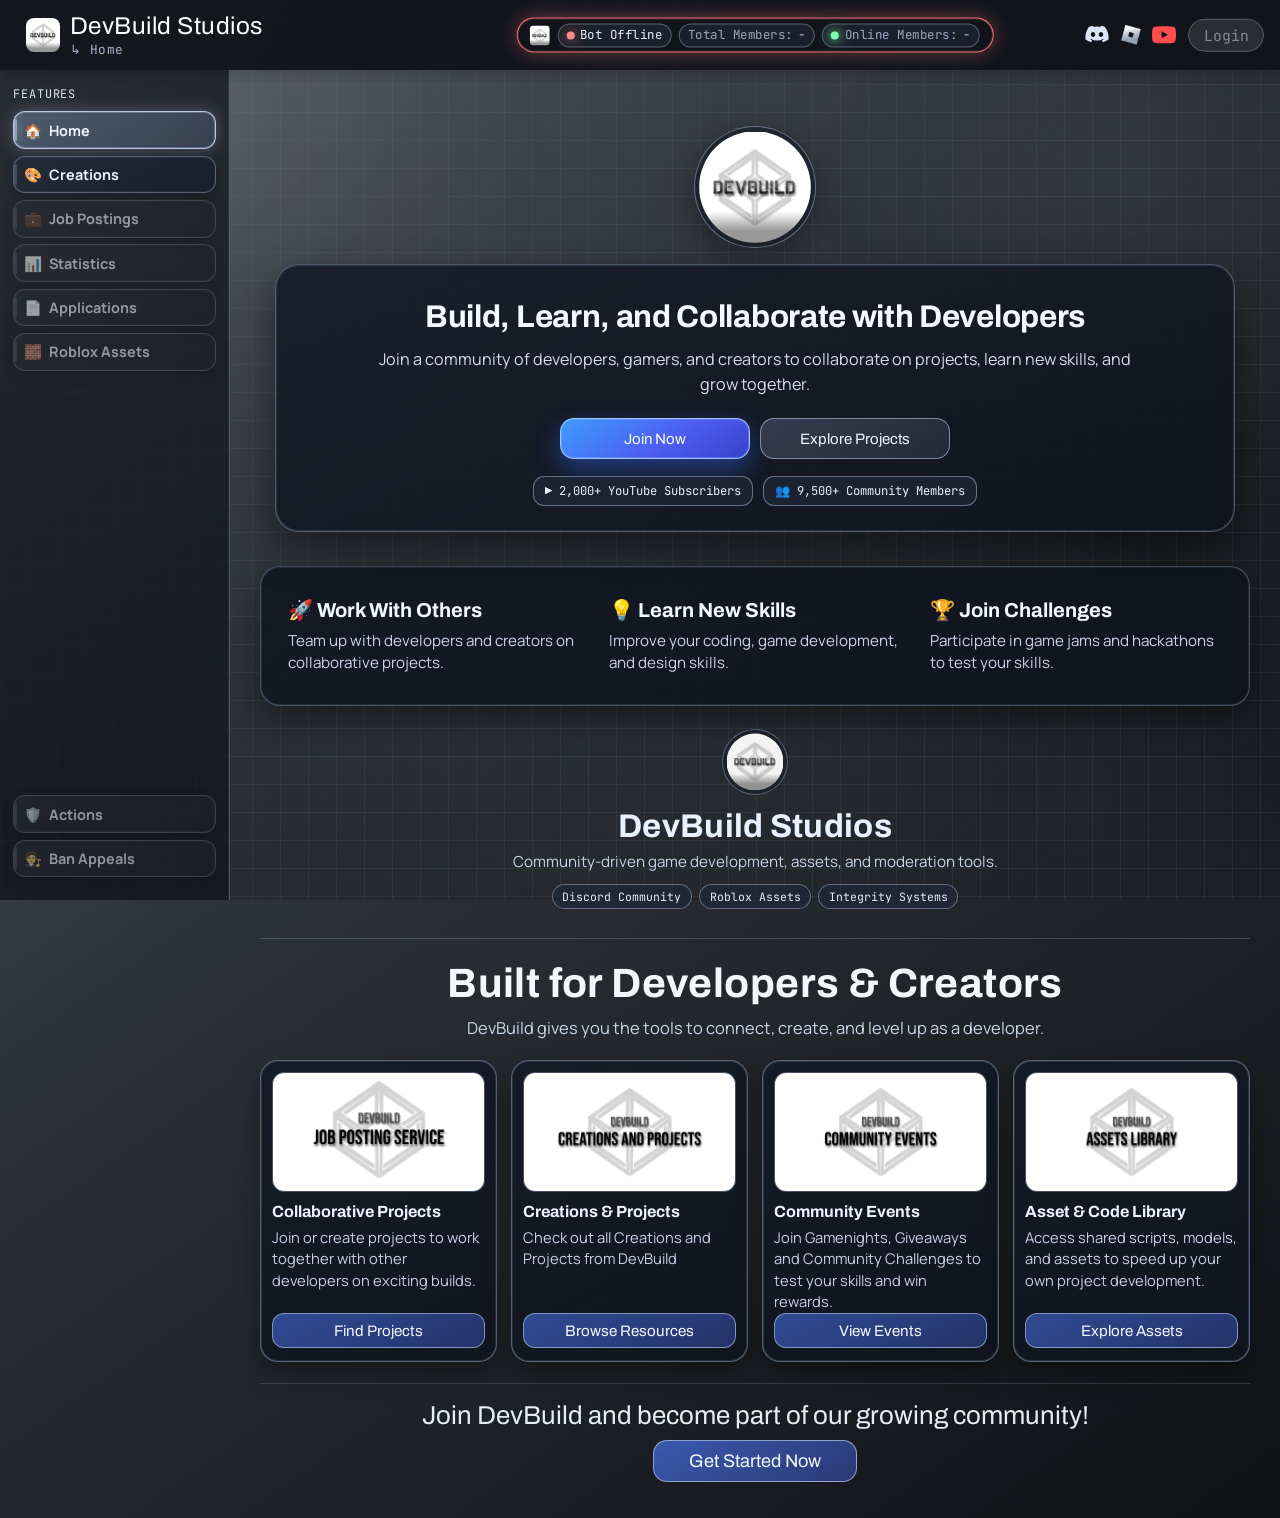
==== commit c0f6c4b5: "Deploy website" ====
--- a/index.html
+++ b/index.html
@@ -1 +1 @@
-<!doctype html><html lang="en"><head><meta charset="utf-8"/><link rel="icon" type="image/png" href="./devbuild-logo.png"/><meta name="viewport" content="width=device-width,initial-scale=1"/><meta name="theme-color" content="#ffffff"/><meta name="description" content="DevBuild Studios - Ban Appeals and Community Hub"/><link rel="apple-touch-icon" href="./logo192.png"/><meta property="og:type" content="website"/><meta property="og:title" content="DevBuild Studios"/><meta property="og:description" content="Official DevBuild Studios Website"/><meta property="og:url" content="https://www.devbuildstudios.dev/"/><meta property="og:image" content="https://www.devbuildstudios.dev/embed-thumbnail.png"/><meta property="og:image:secure_url" content="https://www.devbuildstudios.dev/embed-thumbnail.png"/><meta property="og:image:type" content="image/png"/><meta property="og:image:width" content="768"/><meta property="og:image:height" content="768"/><meta name="twitter:card" content="summary_large_image"/><meta name="twitter:title" content="DevBuild Studios"/><meta name="twitter:description" content="Official DevBuild Studios website: Ban Appeals, Community updates, and more."/><meta name="twitter:image" content="https://www.devbuildstudios.dev/embed-thumbnail.png"/><title>DevBuild Studios</title><script defer="defer" src="./static/js/main.19e0a876.js"></script><link href="./static/css/main.6412262f.css" rel="stylesheet"></head><body><noscript>You need to enable JavaScript to run this app.</noscript><div id="root"></div></body></html>+<!doctype html><html lang="en"><head><meta charset="utf-8"/><link rel="icon" type="image/png" href="./devbuild-logo.png"/><meta name="viewport" content="width=device-width,initial-scale=1"/><meta name="theme-color" content="#ffffff"/><meta name="description" content="DevBuild Studios - Ban Appeals and Community Hub"/><link rel="apple-touch-icon" href="./logo192.png"/><meta property="og:type" content="website"/><meta property="og:title" content="DevBuild Studios"/><meta property="og:description" content="Official DevBuild Studios Website"/><meta property="og:url" content="https://www.devbuildstudios.dev/"/><meta property="og:image" content="https://www.devbuildstudios.dev/embed-thumbnail.png"/><meta property="og:image:secure_url" content="https://www.devbuildstudios.dev/embed-thumbnail.png"/><meta property="og:image:type" content="image/png"/><meta property="og:image:width" content="768"/><meta property="og:image:height" content="768"/><meta name="twitter:card" content="summary_large_image"/><meta name="twitter:title" content="DevBuild Studios"/><meta name="twitter:description" content="Official DevBuild Studios website: Ban Appeals, Community updates, and more."/><meta name="twitter:image" content="https://www.devbuildstudios.dev/embed-thumbnail.png"/><title>DevBuild Studios</title><script defer="defer" src="./static/js/main.f610a779.js"></script><link href="./static/css/main.c0c27bcd.css" rel="stylesheet"></head><body><noscript>You need to enable JavaScript to run this app.</noscript><div id="root"></div></body></html>
--- a/static/css/main.c0c27bcd.css
+++ b/static/css/main.c0c27bcd.css
@@ -0,0 +1 @@
+@import url(https://fonts.googleapis.com/css2?family=Manrope:wght@400;500;700&family=Archivo:wght@600;700&family=JetBrains+Mono:wght@500;700&display=swap);:root{--bg-0:#5b6068;--bg-1:#0f1115;--sidebar-width:230px;--panel:#1f2733;--panel-soft:#242e3c;--line:#7d8fa7;--line-strong:#6f829d;--text:#edf3ff;--muted:#c8d2e2;--accent:#6f7f97;--accent-warm:#ffb266;--ok:#93f0ba;--danger:#ff9e9e;--shadow:0 20px 48px #00000059}*,:after,:before{box-sizing:border-box}body{background:linear-gradient(145deg,#5b6068,#2d3138 45%,#0f1115);background:linear-gradient(145deg,var(--bg-0),#2d3138 45%,var(--bg-1));color:#edf3ff;color:var(--text);font-family:Manrope,sans-serif;margin:0;min-height:100vh;overflow-y:auto;padding-top:4.4rem;position:relative;scrollbar-width:none}body::-webkit-scrollbar{display:none}#root{min-height:100vh}.bg-noise{background:linear-gradient(#7882921f 1px,#0000 0),linear-gradient(90deg,#7882921f 1px,#0000 0),radial-gradient(900px 520px at -10% 0,#c4ccd81f,#0000 70%),radial-gradient(900px 520px at 100% 100%,#6c758424,#0000 70%),linear-gradient(145deg,#5b6068,#2d3138 45%,#0f1115);background:linear-gradient(#7882921f 1px,#0000 1px),linear-gradient(90deg,#7882921f 1px,#0000 1px),radial-gradient(900px 520px at -10% 0,#c4ccd81f,#0000 70%),radial-gradient(900px 520px at 100% 100%,#6c758424,#0000 70%),linear-gradient(145deg,var(--bg-0),#2d3138 45%,var(--bg-1));background-size:28px 28px,28px 28px,auto,auto,auto;inset:0;overflow:hidden;position:fixed;z-index:-1}.login-success-overlay{align-items:center;background:linear-gradient(145deg,#0f1115,#1a1f28 45%,#0f1115);display:flex;inset:0;justify-content:center;position:fixed;z-index:9999}.login-success-content{text-align:center}.login-success-text{color:#f6f9ff;font-family:Archivo,sans-serif;letter-spacing:.03em;margin-top:.75rem}.checkmark__circle{stroke-dasharray:166;stroke-dashoffset:166;stroke-width:2;stroke-miterlimit:10;stroke:#fff;fill:none;animation:stroke .6s cubic-bezier(.65,0,.45,1) forwards}.checkmark{stroke-width:2;stroke:#0f1115;stroke-miterlimit:10;animation:fill .4s ease-in-out .4s forwards,scale .3s ease-in-out .9s both;border-radius:50%;box-shadow:inset 0 0 0 0 #fff;display:block;height:56px;margin:0 auto;width:56px}.checkmark__check{stroke-dasharray:48;stroke-dashoffset:48;animation:stroke .3s cubic-bezier(.65,0,.45,1) .8s forwards;transform-origin:50% 50%}.bg-noise:after,.bg-noise:before{content:"";inset:-18%;pointer-events:none;position:absolute;will-change:transform,filter,opacity}.bg-noise:before{animation:none;background:none;filter:blur(0);opacity:0}.bg-noise:after{animation:mono-float 28s ease-in-out infinite;background:radial-gradient(40% 36% at 18% 26%,#f5f8ff14,#0000 72%),radial-gradient(36% 34% at 78% 28%,#d5dce817,#0000 74%),radial-gradient(50% 46% at 52% 78%,#9ea8b71c,#0000 75%);filter:blur(10px);opacity:.7}body:after{animation:intro-flash .75s ease-out forwards;background:#fff;content:"";inset:0;pointer-events:none;position:fixed;z-index:999}.corner-brand{align-items:center;background:#11141bf2;border:0;border-radius:0;box-shadow:0 4px 16px #0003;color:#fff;display:flex;font-family:JetBrains Mono,monospace;left:0;margin:0;min-height:4.4rem;padding:0 1.6rem;position:fixed;top:0;width:100%;z-index:10}.corner-brand-logo{border-radius:8px;height:34px;margin-right:.65rem;object-fit:contain;width:34px}.corner-brand-text-wrap{display:flex;flex-direction:column;line-height:1.05}.corner-brand-title{color:#fff;font-family:Archivo,sans-serif;font-size:1.52rem;letter-spacing:.02em}.corner-brand-category{color:#a8b6cd;font-family:JetBrains Mono,monospace;font-size:.8rem;letter-spacing:.03em;margin-top:.16rem}.top-user{gap:.75rem;position:fixed;right:1rem;top:2.2rem;transform:translateY(-50%);z-index:11}.social-links,.top-user{align-items:center;display:inline-flex}.social-links{gap:.4rem}.social-btn{align-items:center;background:#0000;border:0;color:#dbe5f7;display:inline-flex;height:24px;justify-content:center;line-height:1;text-decoration:none;transition:color .18s ease,transform .18s ease;width:24px}.social-btn-roblox{height:30px;width:30px}.social-btn:hover{color:#fff;transform:translateY(-1px)}.social-icon{fill:currentColor;display:block;height:100%;width:100%}.social-icon-image{object-fit:contain}.social-icon-roblox-large{transform:scale(1.08)}.social-icon-youtube{color:#ff4c4c}.feature-sidebar{background:#11141bb8;border-right:1px solid #9dabc36b;bottom:0;box-shadow:inset -1px 0 0 #b1c1d714;left:0;padding:1rem .8rem;position:fixed;top:4.4rem;width:230px;z-index:9}.feature-sidebar,.feature-sidebar-bottom,.feature-sidebar-main{display:flex;flex-direction:column}.feature-sidebar-bottom{margin-top:auto}.feature-sidebar-title{color:#dce5f5;font-family:JetBrains Mono,monospace;font-size:.74rem;letter-spacing:.08em;margin:0 0 .55rem;text-transform:uppercase}.feature-item{align-items:center;background:linear-gradient(145deg,#232b3adb,#181e2adb);border:1px solid #a0b0c970;border-radius:12px;box-shadow:0 6px 14px #0003,inset 0 0 0 1px #cad8ed0f;color:#edf4ff;cursor:pointer;display:flex;font-family:Manrope,sans-serif;font-size:.9rem;font-weight:700;justify-content:space-between;margin-bottom:.42rem;overflow:hidden;padding:.52rem .66rem;position:relative;text-align:left;transition:transform .18s ease,filter .18s ease,box-shadow .18s ease,border-color .18s ease;width:100%}.feature-icon{color:#94a4be;display:inline-block;margin-right:.24rem;min-width:1.2em}.feature-item:before{background:#b2c5e0a6;border-radius:999px;bottom:20%;content:"";left:0;opacity:.35;position:absolute;top:20%;transition:opacity .18s ease,box-shadow .18s ease;width:3px}.feature-item:hover{border-color:#b7c7dfb8;box-shadow:0 9px 18px #00000042,inset 0 0 0 1px #cddcf224;filter:brightness(1.04);transform:translateY(-1px)}.feature-item:hover:before{opacity:.8}.feature-item-active{background:linear-gradient(145deg,#7589a980,#48597480);border-color:#c6d6eee6;box-shadow:inset 0 0 0 1px #cadaf347,0 0 16px #a5bcdc57}.feature-item-active:before{box-shadow:0 0 10px #bcd2f0a6;opacity:1}.feature-item-notice{border-color:#ffd880f2;box-shadow:inset 0 0 0 1px #ffdd8e33,0 0 14px #ffcc5559}.feature-item-info{align-items:center;background:#ffd35e26;border:1px solid #ffd880f2;border-radius:999px;box-shadow:0 0 10px #ffce4f59;color:#ffe8ab;display:inline-flex;font-family:JetBrains Mono,monospace;font-size:.7rem;height:18px;justify-content:center;min-width:18px}.feature-item-disabled{cursor:not-allowed;filter:grayscale(.35);opacity:.48}.feature-item-unavailable{background:linear-gradient(145deg,#282e3adb,#1e232ddb);border-color:#8c96a880;filter:grayscale(.45);opacity:.56}.home-actions{align-items:center;display:inline-flex;gap:.55rem;margin-top:.95rem}.feature-quick-btn{background:#ffffff29;border:1px solid #91a2bacc;border-radius:999px;color:#eef4ff;cursor:pointer;font-family:JetBrains Mono,monospace;font-size:.78rem;padding:.34rem .8rem;text-decoration:none}.feature-quick-link{align-items:center;display:inline-flex;justify-content:center}.home-showcase{margin:0 auto;padding:.5rem .35rem .25rem;text-align:center;width:min(1120px,calc(100vw - 230px - 3rem));width:min(1120px,calc(100vw - var(--sidebar-width) - 3rem))}.home-hero{align-items:center;display:flex;flex-direction:column;gap:.95rem;padding:1.5rem .95rem .95rem}.home-crest{background:#161c2894;border:1px solid #bbcce773;border-radius:999px;filter:drop-shadow(0 6px 15px rgba(0,0,0,.38));height:122px;object-fit:contain;padding:.26rem;width:122px}.home-hero-card{background:linear-gradient(160deg,#161c28eb,#0e131de0);border:1px solid #94a7c473;border-radius:24px;box-shadow:inset 0 0 0 1px #c2d3ed21,0 20px 42px #00000073;max-width:980px;padding:2.2rem 1.7rem 1.55rem;width:100%}.home-hero-title{color:#f5f8ff;font-family:Archivo,sans-serif;font-size:clamp(1.34rem,2.45vw,2.45rem);letter-spacing:-.01em;line-height:1.1;margin:0;max-width:100%;overflow:hidden;text-overflow:ellipsis;white-space:nowrap}.home-hero-lead{color:#d3deef;font-size:1.01rem;line-height:1.56;margin:.8rem auto 0;max-width:760px}.home-hero-actions{display:flex;flex-wrap:wrap;gap:.68rem;justify-content:center;margin-top:1.3rem}.home-btn{border:1px solid #afc1dc9e;border-radius:14px;cursor:pointer;font-family:Archivo,sans-serif;font-size:.94rem;min-width:190px;padding:.72rem 1.5rem;text-decoration:none;transition:transform .22s ease,filter .22s ease,box-shadow .22s ease}.home-btn:hover{filter:brightness(1.06);transform:translateY(-2px)}.home-btn-primary{background:linear-gradient(145deg,#3e9bff,#4d5ef0 56%,#3643ca);border-color:#9dcafff2;box-shadow:0 10px 24px #3067f775,inset 0 0 0 1px #c5e0ff33;color:#f5f9ff}.home-btn-secondary{background:linear-gradient(145deg,#384054eb,#262d3ce6);color:#edf4ff}.home-hero-stats{align-items:center;display:flex;flex-wrap:wrap;gap:.58rem;justify-content:center;margin-top:1.05rem}.home-stat-chip{align-items:center;background:#1f2838bd;border:1px solid #9eb2ce8c;border-radius:11px;color:#e7f0ff;display:inline-flex;font-family:JetBrains Mono,monospace;font-size:.76rem;gap:.38rem;padding:.38rem .7rem}.home-benefits{grid-gap:.95rem;background:linear-gradient(160deg,#121722eb,#0d121ce0);border:1px solid #95a8c366;border-radius:20px;box-shadow:inset 0 0 0 1px #c6d8f01a,0 14px 32px #0006;display:grid;gap:.95rem;grid-template-columns:repeat(3,minmax(0,1fr));margin:1.2rem auto 0;max-width:1080px;padding:1.55rem 1.25rem}.home-benefit-card{padding:.35rem .45rem;text-align:left}.home-benefit-card h3{color:#f3f8ff;font-family:Archivo,sans-serif;font-size:1.26rem;margin:0}.home-benefit-card p{color:#c9d5e9;font-size:.95rem;line-height:1.45;margin:.52rem 0 0}.home-footer-brand{margin:1.45rem auto .45rem;text-align:center}.home-footer-crest{background:#161c2899;border:1px solid #b5c7e366;border-radius:999px;height:66px;object-fit:contain;opacity:.95;padding:.22rem;width:66px}.home-footer-brand h3{color:#e8f1ff;font-family:Archivo,sans-serif;font-size:clamp(1.45rem,2.6vw,2.05rem);letter-spacing:.01em;margin:.5rem 0 0}.home-footer-subline{color:#c6d3e8;font-size:.95rem;line-height:1.42;margin:.45rem auto 0;max-width:760px}.home-footer-meta{align-items:center;display:flex;flex-wrap:wrap;gap:.48rem;justify-content:center;margin:.72rem auto 0}.home-footer-meta span{background:#1f2838ad;border:1px solid #9eb2ce85;border-radius:999px;color:#dfebff;font-family:JetBrains Mono,monospace;font-size:.72rem;padding:.25rem .58rem}.home-built{border-top:1px solid #9cb0cd47;margin:1.8rem auto .5rem;max-width:1220px;padding-top:1.4rem}.home-built-title{color:#f1f6ff;font-family:Archivo,sans-serif;font-size:clamp(1.85rem,3.2vw,2.8rem);letter-spacing:.01em;margin:0}.home-built-lead{color:#c9d6ea;font-size:1.03rem;line-height:1.5;margin:.62rem auto 0;max-width:820px}.home-built-grid{grid-gap:.85rem;display:grid;gap:.85rem;grid-template-columns:repeat(4,minmax(0,1fr));margin-top:1.18rem}.home-built-card{background:linear-gradient(160deg,#141a26eb,#0f141ee6);border:1px solid #96aac985;border-radius:18px;box-shadow:inset 0 0 0 1px #c8d8f21f,0 12px 26px #0000005c;display:flex;flex-direction:column;padding:.72rem .72rem .78rem;text-align:left}.home-built-card-image{aspect-ratio:16/9;background:#0d121ce6;border:1px solid #acbed85c;border-radius:12px;object-fit:cover;width:100%}.home-built-card h3{color:#edf4ff;font-family:Archivo,sans-serif;font-size:1.01rem;margin:.68rem 0 0}.home-built-card p{color:#c5d2e7;font-size:.92rem;line-height:1.45;margin:.46rem 0 0;min-height:5.35rem}.home-built-btn{background:linear-gradient(150deg,#4c7cff85,#384ead85);border:1px solid #a3bce0b3;border-radius:12px;color:#f3f8ff;cursor:pointer;font-family:Archivo,sans-serif;font-size:.95rem;margin-top:auto;padding:.56rem .72rem;text-align:center;text-decoration:none;transition:transform .2s ease,filter .2s ease,box-shadow .2s ease}.home-built-btn:hover{box-shadow:0 8px 18px #4468d654;filter:brightness(1.07);transform:translateY(-2px)}.home-built-cta{border-top:1px solid #9cb0cd3d;margin:1.3rem auto 0;padding-top:1.05rem;text-align:center}.home-built-cta p{color:#e4edf9;font-family:Archivo,sans-serif;font-size:clamp(1.1rem,2.1vw,1.62rem);margin:0}.home-built-cta-btn{align-items:center;background:linear-gradient(148deg,#4c7cffa3,#384ead99);border:1px solid #a6bcdecc;border-radius:14px;color:#f2f7ff;display:inline-flex;font-family:Archivo,sans-serif;font-size:1.14rem;justify-content:center;margin-top:.7rem;padding:.62rem 2.2rem;text-decoration:none;transition:transform .2s ease,filter .2s ease,box-shadow .2s ease}.home-built-cta-btn:hover{box-shadow:0 10px 22px #4468d65c;filter:brightness(1.08);transform:translateY(-2px)}.actions,.creations{margin-top:6px}.section-title-wrap{margin:0 0 14px;text-align:center}.ban-appeal-title{margin:0 auto .7rem;width:min(1220px,calc(100vw - 230px - 3rem));width:min(1220px,calc(100vw - var(--sidebar-width) - 3rem))}.section-kicker{color:#9aa9c1;font-family:JetBrains Mono,monospace;font-size:.74rem;letter-spacing:.09em;margin:0;text-transform:uppercase}.section-title{color:#f2f6ff;font-family:Archivo,sans-serif;font-size:clamp(1.2rem,2.1vw,1.55rem);letter-spacing:.01em;margin:.2rem 0 0}.creations-grid{grid-gap:16px;display:grid;gap:16px;grid-template-columns:repeat(auto-fit,minmax(280px,1fr))}.creation-card{background:#222935bf;border:1px solid #8999af61;border-radius:14px;box-shadow:0 10px 22px #00000038;color:inherit;display:flex;flex-direction:column;min-height:100%;padding:12px;text-decoration:none;transition:transform .2s ease,border-color .2s ease,box-shadow .2s ease}.creation-card:hover{border-color:#b1c1d7ad;box-shadow:0 14px 28px #00000047;transform:translateY(-3px)}.creation-thumbnail-wrap{aspect-ratio:16/9;background:#0f131aa6;border:1px solid #abbad042;border-radius:10px;overflow:hidden;width:100%}.creation-thumbnail{display:block;height:100%;object-fit:cover;width:100%}.creation-card h4{color:#fff;font-family:Archivo,sans-serif;font-size:1.03rem;margin:10px 0 0}.creation-card p{color:#c7d3e7;font-size:.9rem;line-height:1.35;margin:.45rem 0 0}.creation-status{border:1px solid #a5b3c9b3;border-radius:999px;display:inline-flex;font-family:JetBrains Mono,monospace;font-size:.72rem;letter-spacing:.04em;margin-top:0;padding:.2rem .56rem;width:fit-content}.status-underdevelopment{background:#ffba4921;border-color:#ffd778e6;color:#ffe59b}.status-active{background:#93f0ba24;border-color:#93f0baf2;color:#c9ffd8}.status-discontinued{background:#ff787824;border-color:#ff8e8ef2;color:#ffcaca}.creation-card-footer{align-items:center;display:flex;gap:.65rem;justify-content:space-between;margin-top:auto;padding-top:.7rem}.creation-open-btn{align-items:center;-webkit-backdrop-filter:blur(8px);backdrop-filter:blur(8px);background:linear-gradient(145deg,#cfdcf033,#7f92ae59);border:1px solid #c2d2e8db;border-radius:999px;box-shadow:0 8px 18px #00000040,inset 0 0 0 1px #e0ecff1f;color:#f4f8ff;display:inline-flex;font-family:Archivo,sans-serif;font-size:.78rem;justify-content:center;letter-spacing:.02em;overflow:hidden;padding:.38rem .88rem;position:relative;text-decoration:none;transition:transform .2s ease,filter .2s ease,box-shadow .2s ease}.creation-open-btn:before{background:linear-gradient(110deg,#0000 10%,#ffffff38 45%,#0000 80%);content:"";inset:0;position:absolute;transform:translateX(-130%);transition:transform .45s ease}.creation-open-btn:hover{box-shadow:0 10px 24px #0000004d,0 0 14px #c2d2e857,inset 0 0 0 1px #ebf4ff33;filter:brightness(1.08);transform:translateY(-2px) scale(1.015)}.creation-open-btn:hover:before{transform:translateX(130%)}.creation-open-btn:active{transform:translateY(0) scale(.99)}.actions-controls{display:flex;flex-wrap:wrap;gap:10px;justify-content:center}.actions-controls button,.actions-controls input,.actions-controls select{background:#181d26c7;border:1px solid #8999af99;border-radius:10px;color:#e9f0ff;font-family:Manrope,sans-serif;min-width:150px;padding:.42rem .6rem}.actions-controls button{min-width:96px}.actions-list{background:#1e242fb8;border:1px solid #8999af61;border-radius:12px;color:#d5dfef;margin-top:14px;padding:.8rem .9rem;text-align:center}.job-postings{margin-top:8px;max-width:none;width:100%}.job-overview-hero{background:linear-gradient(150deg,#080f1eed,#0a1324e6),radial-gradient(90% 120% at 50% 0,#4581e82b,#0000 72%);border:1px solid #89b0ee6b;border-radius:20px;box-shadow:0 14px 30px #0000004d,inset 0 0 0 1px #abceff1a;margin:0 0 1.2rem;max-width:none;overflow:hidden;padding:1.2rem 1.2rem 1.25rem;position:relative;text-align:center}.job-overview-hero:after,.job-overview-hero:before{content:"";height:190px;opacity:.85;pointer-events:none;position:absolute;width:170px}.job-overview-hero:before{background:#35599a14;border:1px solid #6c88bc57;bottom:4px;box-shadow:0 0 28px #6282bf26;clip-path:polygon(14% 14%,62% 2%,95% 30%,86% 88%,26% 98%,2% 56%);left:18px}.job-overview-hero:after{background:#497bd614;border:1px solid #588ae057;box-shadow:0 0 30px #588ae02b;clip-path:polygon(18% 10%,76% 0,100% 40%,76% 84%,20% 98%,0 42%);right:26px;top:24px}.job-overview-kicker{color:#b4c5e3;font-family:JetBrains Mono,monospace;font-size:.84rem;letter-spacing:.2em;margin:0 0 .25rem;position:relative;text-transform:uppercase;z-index:1}.job-overview-title{color:#f5f9ff;font-family:Archivo,sans-serif;font-size:clamp(2.15rem,4.2vw,4rem);letter-spacing:.03em;margin:0;position:relative;text-shadow:0 6px 22px #427cd942;z-index:1}.job-overview-subtitle{color:#d1dced;font-size:1.02rem;line-height:1.5;margin:.72rem auto 0;max-width:690px;position:relative;z-index:1}.job-overview-pills{align-items:center;display:flex;flex-wrap:wrap;gap:10px;justify-content:center;margin:.82rem auto 0;position:relative;z-index:1}.job-pill{background:#0c1523c7;border:1px solid #a8bddf8c;border-radius:999px;color:#dbe7fb;font-family:Archivo,sans-serif;font-size:.84rem;letter-spacing:.01em;padding:.34rem .76rem}.job-hub-grid{grid-gap:14px;display:grid;gap:14px;grid-template-columns:repeat(2,minmax(320px,460px));justify-content:center;margin:0 auto;max-width:960px}.job-hub-card{align-items:center;aspect-ratio:1/1;background:linear-gradient(170deg,#0c131ff2,#121927e6),radial-gradient(80% 80% at 50% 0,#6192e11f,#0000 70%);border:1px solid #abc5f199;border-radius:18px;box-shadow:inset 0 0 0 1px #b5cef629,0 0 26px #70b0ff33,0 16px 36px #0000005c;display:flex;flex-direction:column;gap:.64rem;margin:0;max-width:none;overflow:hidden;padding:1rem 1rem 1.02rem;position:relative;text-align:center;transition:transform .28s ease,box-shadow .28s ease,border-color .28s ease;width:100%}.job-hub-card:after{animation:jobCardSheen 2.8s ease-in-out infinite;background:linear-gradient(115deg,#0000 12%,#e8f0ff2e 42%,#0000 78%);content:"";inset:0;opacity:.5;pointer-events:none;position:absolute;transform:translateX(-120%);transition:opacity .28s ease}.job-hub-card:hover{border-color:#c5dfffe6;box-shadow:inset 0 0 0 1px #c3ddff38,0 0 34px #6caaff54,0 22px 40px #0006;transform:translateY(-5px) scale(1.012)}.job-hub-card:hover:after{animation-play-state:paused;opacity:0}.job-hub-icon{background:radial-gradient(circle at 30% 20%,#5081db6b,#0c182cc7);border:1px solid #749fe4ad;border-radius:999px;box-shadow:0 0 30px #5694ff42;display:grid;font-size:1.7rem;height:74px;place-items:center;width:74px}.job-hub-icon-blue{border-color:#689cf5b8;box-shadow:0 0 26px #4f95ff4d}.job-hub-icon-purple{background:radial-gradient(circle at 30% 20%,#915def6b,#14102dcc);border-color:#9a70f5b8;box-shadow:0 0 26px #8d5cf04f}.job-hub-title{color:#f5f9ff;font-size:1.98rem;letter-spacing:.02em;margin:.16rem 0 0}.job-hub-sub,.job-hub-title{font-family:Archivo,sans-serif}.job-hub-sub{color:#d8e6fb;font-size:1.04rem;font-weight:600;margin:-.14rem 0 .1rem}.job-hub-desc{color:#c9d8f1;font-size:.98rem;line-height:1.45;margin:0;min-height:4.2rem;text-align:center}.job-hub-tags{display:flex;flex-wrap:wrap;gap:8px;justify-content:center}.job-hub-tags span{background:#152134b3;border:1px solid #94b0dd6b;border-radius:11px;color:#d7e4fa;font-family:Archivo,sans-serif;font-size:.86rem;padding:.38rem .68rem}.job-hub-btn{align-items:center;background:linear-gradient(145deg,#527fe7e6,#355dbaeb);border:1px solid #9cc3ffd9;border-radius:12px;box-shadow:0 8px 18px #2d4e9959,0 0 12px #66aaff40;color:#f4f8ff;cursor:pointer;display:inline-flex;font-family:Archivo,sans-serif;font-size:1.02rem;gap:12px;justify-content:space-between;margin-top:.3rem;padding:.64rem .96rem;text-decoration:none;transition:transform .2s ease,filter .2s ease,box-shadow .2s ease;width:100%}.job-hub-btn:hover{box-shadow:0 10px 22px #2d4e996b,0 0 16px #66aaff57;filter:brightness(1.08);transform:translateY(-2px)}.job-hub-btn-purple{background:linear-gradient(145deg,#7a49d6eb,#5c32b0f2);border-color:#b788ffe6}.job-hub-foot{color:#9fb4d3;font-size:.94rem;margin:.08rem 0 0}.job-start-wrap{display:flex;justify-content:center;margin-top:18px}.job-start-shell{background:#111927d1;border:1px solid #8da7cd57;border-radius:999px;color:#d7e3f8;gap:12px;padding:.6rem .7rem .6rem .95rem}.job-start-btn,.job-start-shell{align-items:center;display:inline-flex;font-family:Archivo,sans-serif}.job-start-btn{background:#222f45e6;border:1px solid #a8c1e8b3;border-radius:11px;box-shadow:0 6px 16px #00000042;color:#f4fff8;font-size:1rem;justify-content:center;padding:.5rem 1.16rem;text-decoration:none;transition:transform .2s ease,filter .2s ease,box-shadow .2s ease}.job-start-btn:hover{box-shadow:0 10px 20px #0000004d;filter:brightness(1.06);transform:translateY(-2px)}.job-controls{grid-gap:.68rem;align-items:center;display:grid;gap:.68rem;grid-template-columns:auto auto minmax(300px,1fr) auto;justify-content:stretch;margin-top:.18rem}.job-listing-hero{background:linear-gradient(156deg,#070e1bfa,#0a1221f0),radial-gradient(90% 120% at 50% 0,#4d86ec2b,#0000 74%);border:1px solid #82aae866;border-radius:16px;box-shadow:0 12px 30px #0000004d,inset 0 0 0 1px #99bcf11f;margin-bottom:12px;padding:.62rem .74rem .72rem}.job-controls input{background:#0a1422f2;border:1px solid #7b9cd185;border-radius:999px;box-shadow:inset 0 0 0 1px #9abdf514;color:#ecf3ff;font-family:Manrope,sans-serif;padding:.52rem .82rem;width:100%}.job-back-btn{background:#0b1423e6;border:1px solid #83a5dd94;border-radius:999px;color:#e6f0ff;cursor:pointer;font-family:Archivo,sans-serif;padding:.46rem .78rem;transition:transform .2s ease,filter .2s ease,box-shadow .2s ease}.job-back-btn:hover{box-shadow:0 0 14px #75acff42;filter:brightness(1.06);transform:translateY(-1px)}.job-view-switch{background:#0b1423e6;border:1px solid #83a5dd80;border-radius:999px;box-shadow:inset 0 0 0 1px #9cbbee14;display:inline-flex;overflow:hidden}.job-view-btn{background:#0000;border:none;color:#d3e1f8;cursor:pointer;font-family:Archivo,sans-serif;font-size:.84rem;letter-spacing:.01em;padding:.42rem .76rem;transition:background .18s ease,color .18s ease}.job-view-btn:hover{background:#577abc40;color:#eef5ff}.job-view-btn-active{background:linear-gradient(145deg,#4872d0f2,#3157a6f2);color:#fff}.job-filter-btn{background:#0c1525f0;border:1px solid #84a7e08c;border-radius:10px;color:#d7e6ff;cursor:pointer;font-size:1rem;height:34px;transition:transform .2s ease,filter .2s ease,box-shadow .2s ease;width:34px}.job-filter-btn:hover{box-shadow:0 0 14px #75acff40;filter:brightness(1.08);transform:translateY(-1px)}.job-results-line{align-items:center;color:#d0e1ff;display:flex;font-family:JetBrains Mono,monospace;font-size:.75rem;gap:8px;justify-content:center;margin-top:.42rem}.job-results-count{background:#101725d6;border:1px solid #a1b9dc8f;border-radius:999px;color:#eaf2ff;padding:.06rem .48rem}.job-posts-list{grid-gap:14px;align-items:stretch;display:grid;gap:14px;grid-auto-flow:row;grid-template-columns:repeat(4,minmax(0,1fr));justify-items:stretch;margin-top:15px}.job-post-card{background:linear-gradient(160deg,#0a172af2,#0b1b31e0);border:1px solid #496eac8c;border-radius:18px;box-shadow:0 10px 22px #00000042,inset 0 0 0 1px #6991d01f;cursor:pointer;display:flex;flex-direction:column;min-height:430px;padding:.96rem 1rem .94rem;text-align:left;transition:transform .22s ease,border-color .22s ease,box-shadow .22s ease}.job-post-card:hover{border-color:#7ea7ecc7;box-shadow:0 12px 26px #0000004d,inset 0 0 0 1px #84adee2e;transform:translateY(-2px)}.job-post-head{gap:.72rem;justify-content:space-between}.job-post-head,.job-post-user{align-items:center;display:flex}.job-post-user{gap:.62rem}.job-post-avatar{background:#e6ecf733;border:1px solid #adbed7b8;border-radius:999px;height:46px;object-fit:cover;width:46px}.job-post-author{color:#edf4ff;font-family:Archivo,sans-serif;font-size:1.04rem;margin:0}.job-post-time{color:#9fb1cf;font-family:JetBrains Mono,monospace;font-size:.74rem;margin:.1rem 0 0}.job-type-pill{background:#112748d6;border:1px solid #507bc2b3;border-radius:10px;color:#51beff;font-family:Archivo,sans-serif;font-size:.9rem;padding:.32rem .66rem}.job-post-title{color:#fff;font-family:Archivo,sans-serif;font-size:1.64rem;line-height:1.12;margin:.72rem 0 0;text-transform:none}.job-post-description{color:#b9cbe7;font-size:.96rem;line-height:1.5;margin:.58rem 0 0;overflow-wrap:anywhere;white-space:pre-wrap}.job-read-more-btn{align-self:flex-start;background:#0e1d35db;border:1px solid #6591dc99;border-radius:10px;color:#dcecff;cursor:pointer;font-family:Archivo,sans-serif;font-size:.82rem;margin-top:.52rem;padding:.34rem .66rem;transition:filter .2s ease,transform .2s ease}.job-read-more-btn:hover{filter:brightness(1.08);transform:translateY(-1px)}.job-post-divider{border-top:1px solid #748fbb42;margin-top:0}.job-post-footer{display:flex;flex-direction:column;gap:.78rem;margin-top:auto;padding-top:.82rem}.job-post-meta-grid{grid-gap:1rem;align-items:start;display:grid;gap:1rem;grid-template-columns:repeat(2,minmax(0,1fr));margin-top:0}.job-meta-key{color:#a9bbd8;font-family:JetBrains Mono,monospace;font-size:.76rem;letter-spacing:.02em;margin:0}.job-meta-value{color:#eef5ff;font-size:.96rem;margin:.16rem 0 0;white-space:pre-wrap;word-break:break-word}.job-post-actions{margin-top:auto}.job-open-btn{align-items:center;background:linear-gradient(145deg,#3f5cabf2,#314c92f2);border:1px solid #6288c9e6;border-radius:12px;color:#eaf2ff;display:inline-flex;font-family:Archivo,sans-serif;font-size:1rem;justify-content:space-between;padding:.72rem .92rem;text-decoration:none;transition:transform .2s ease,filter .2s ease;width:100%}.job-open-btn:hover{filter:brightness(1.08);transform:translateY(-1px)}.job-read-more-overlay{-webkit-backdrop-filter:blur(8px);backdrop-filter:blur(8px);background:#050a12b8;display:grid;inset:0;padding:1rem;place-items:center;position:fixed;z-index:999}.job-read-more-modal{border-color:#7ca3e7a3;box-shadow:0 20px 46px #00000073,inset 0 0 0 1px #a7c9ff24,0 0 24px #5799ff33;max-height:84vh;overflow:auto;padding:1rem;width:min(820px,96vw)}.job-read-more-head{align-items:flex-start;display:flex;gap:.8rem;justify-content:space-between}.job-read-more-titlewrap{align-items:center;display:flex;gap:.62rem}.job-read-more-head h4{color:#eef5ff;font-family:Archivo,sans-serif;font-size:1.34rem;line-height:1.22;margin:0}.job-read-more-close{background:#101e34e0;border:1px solid #79a0df99;border-radius:10px;color:#ecf4ff;cursor:pointer;height:34px;width:34px}.job-read-more-author{color:#9eb6d7;font-family:JetBrains Mono,monospace;font-size:.8rem;margin:.2rem 0 0}.job-read-more-body{color:#c7dcfb;font-size:.95rem;line-height:1.6;margin-top:.78rem;overflow-wrap:anywhere;white-space:pre-wrap}.job-read-more-actions{margin-top:.9rem}@media (max-width:1800px){.job-posts-list{grid-template-columns:repeat(3,minmax(0,1fr))}}@media (max-width:1450px){.job-posts-list{grid-template-columns:repeat(2,minmax(0,1fr))}.job-hub-grid{grid-template-columns:repeat(2,minmax(300px,420px));max-width:880px}}.fade-in-up{animation:fadeInUp .5s ease both}.delay-1{animation-delay:.04s}.delay-2{animation-delay:.12s}.delay-3{animation-delay:.2s}.roblox-assets{margin-top:6px}.statistics-page{margin-top:8px}.statistics-source-line{color:#9bb0d1;font-family:JetBrains Mono,monospace;font-size:.72rem;margin:-2px 0 10px}.statistics-grid{grid-gap:12px;display:grid;gap:12px;grid-template-columns:repeat(4,minmax(0,1fr))}.statistics-card,.statistics-panel{background:linear-gradient(160deg,#141b28e6,#0d131fe6);border:1px solid #8da7cd61;border-radius:14px;box-shadow:inset 0 0 0 1px #bbd2f114,0 12px 28px #00000047}.statistics-card{padding:.85rem .9rem .82rem;text-align:left}.statistics-card-kicker{color:#9cb0d2;font-family:JetBrains Mono,monospace;font-size:.74rem;margin:0}.statistics-card-value{color:#f3f8ff;font-family:Archivo,sans-serif;font-size:1.9rem;line-height:1;margin:.35rem 0 0}.statistics-card-label{color:#c8d5ea;font-size:.86rem;margin:.35rem 0 0}.statistics-panel{padding:.9rem}.statistics-panel-wide{grid-column:1/-1}.statistics-panel-head{align-items:center;display:flex;gap:8px;justify-content:space-between;margin-bottom:.8rem}.statistics-panel-head h4{color:#eef5ff;font-family:Archivo,sans-serif;font-size:1.02rem;margin:0}.statistics-badge{background:#101a29d9;border:1px solid #9dbbe585;border-radius:999px;color:#dfebff;font-family:JetBrains Mono,monospace;font-size:.72rem;padding:.2rem .58rem}.statistics-bars{grid-gap:.62rem;display:grid;gap:.62rem}.statistics-svg-line{background:#0b1422b8;border:1px solid #7f9cc952;border-radius:12px;height:auto;padding:.3rem;width:100%}.statistics-svg-axis{stroke:#92b0dc80;stroke-width:1.5}.statistics-svg-label{fill:#c9dcfb;font-family:JetBrains Mono,monospace;font-size:11px}.statistics-svg-value{fill:#eef5ff;font-family:Archivo,sans-serif;font-size:12px}.statistics-svg-line-path{fill:none;stroke:#83b6ff;stroke-width:3;filter:drop-shadow(0 0 8px rgba(131,182,255,.42))}.statistics-svg-dot{fill:#9ec6ff;stroke:#d9e9ff;stroke-width:1.3}.statistics-line-wrap{display:block}.statistics-totals-grid{grid-gap:8px;display:grid;gap:8px;grid-template-columns:repeat(auto-fit,minmax(180px,1fr))}.statistics-total-item{align-items:center;background:#0e1725cc;border:1px solid #87a0c65c;border-radius:10px;display:flex;gap:8px;justify-content:space-between;padding:.46rem .56rem}.statistics-total-item span{color:#c8d8ef;font-size:.82rem}.statistics-total-item strong{color:#f2f8ff;font-family:JetBrains Mono,monospace;font-size:.86rem}.statistics-card-sub{color:#8fa5c7;font-family:JetBrains Mono,monospace;font-size:.72rem;margin:.2rem 0 0}.statistics-compare-legend{align-items:center;color:#c7d8f3;display:inline-flex;font-size:.76rem;gap:12px;margin:0 0 .72rem}.statistics-legend-pillar{border-radius:2px;display:inline-block;height:10px;margin-right:6px;width:10px}.statistics-legend-pillar-month{background:linear-gradient(180deg,#5f9dff,#3e6edf)}.statistics-legend-pillar-last{background:linear-gradient(180deg,#a7afbe,#737c8f)}.statistics-compare-grid{grid-gap:10px;display:grid;gap:10px;grid-template-columns:repeat(6,minmax(0,1fr))}.statistics-compare-grid-moderation{grid-template-columns:repeat(4,minmax(0,1fr))}.statistics-compare-item{grid-gap:.4rem;background:#0c1422c7;border:1px solid #7b97c35c;border-radius:10px;display:grid;gap:.4rem;padding:.5rem .42rem .42rem}.statistics-compare-bars{grid-gap:8px;align-items:end;display:grid;gap:8px;grid-template-columns:repeat(2,minmax(0,1fr));min-height:152px}.statistics-compare-col{grid-gap:4px;align-items:end;display:grid;gap:4px;justify-items:center}.statistics-compare-bar{border-radius:6px 6px 3px 3px;box-shadow:0 0 10px #00000052;min-height:8px;width:24px}.statistics-compare-bar-month{background:linear-gradient(180deg,#70a8fff2,#406ad6f2);border:1px solid #a4cdffb3}.statistics-compare-bar-last{background:linear-gradient(180deg,#afb9c9eb,#6e798beb);border:1px solid #ced6e29e}.statistics-compare-value{color:#e5efff;font-family:JetBrains Mono,monospace;font-size:.68rem;line-height:1}.statistics-compare-label{color:#d8e6fd;font-size:.75rem;line-height:1.25;margin:0;text-align:center}.assets-controls{display:flex;justify-content:center;margin-bottom:12px}.assets-controls input{background:#181d26d6;border:1px solid #99a9c19e;border-radius:999px;color:#ecf3ff;font-family:Manrope,sans-serif;padding:.5rem .8rem;width:min(560px,100%)}.assets-grid{grid-gap:14px;display:grid;gap:14px;grid-template-columns:repeat(auto-fill,minmax(280px,280px));justify-content:start}.assets-state{background:#1c232fb8;border:1px solid #90a1b973;border-radius:12px;color:#d0ddef;grid-column:1/-1;margin:0;padding:.75rem .8rem;text-align:center}.section-loading{align-items:center;display:flex;flex-direction:column;gap:.6rem;justify-content:center}.section-loading p{margin:0}.section-loader{animation:section-rotation 1s linear infinite;border:3px solid;border-color:#fff #fff #0000;border-radius:50%;box-sizing:border-box;display:inline-block;height:48px;position:relative;width:48px}.section-loader:after{animation:section-rotation-back .5s linear infinite;border:3px solid #fff;border-radius:50%;border-top-color:#0000;bottom:0;box-sizing:border-box;content:"";height:24px;left:0;margin:auto;position:absolute;right:0;top:0;transform-origin:center center;width:24px}.asset-card{background:#191f2bc7;border:1px solid #91a1b97a;border-radius:14px;box-shadow:0 10px 24px #0000003b;display:flex;flex-direction:column;overflow:hidden}.asset-thumb-wrap{aspect-ratio:16/9;background:#0c0f16d9;border-bottom:1px solid #8c9cb459;display:block;width:100%}.asset-thumb{display:block;height:100%;object-fit:cover;width:100%}.asset-body{grid-gap:.3rem;display:grid;gap:.3rem;padding:.62rem .68rem .7rem}.asset-title{color:#f2f7ff;font-family:Archivo,sans-serif;font-size:.98rem;margin:0}.asset-meta{color:#b8c7df;font-size:.78rem;margin:0}.asset-date-pill{align-items:center;background:#eef5ff14;border:1px solid #ebf3ffe6;border-radius:999px;box-shadow:0 0 12px #e1edff4d,inset 0 0 0 1px #eaf3ff1f;color:#edf4ff;display:inline-flex;font-family:JetBrains Mono,monospace;font-size:.72rem;padding:.18rem .52rem}.asset-go-btn{background:linear-gradient(145deg,#cfdcf033,#7f92ae59);border:1px solid #bbcbe3cc;border-radius:999px;color:#f4f8ff;font-family:Archivo,sans-serif;font-size:.77rem;margin-top:.3rem;padding:.35rem .82rem;text-decoration:none;transition:transform .18s ease,filter .18s ease;width:fit-content}.asset-go-btn:hover{filter:brightness(1.08);transform:translateY(-1px)}.asset-btn-row{align-items:center;display:flex;gap:.45rem;margin-top:.3rem}.asset-youtube-btn{background:linear-gradient(145deg,#ff5d5df0,#cc2d2df0);border:1px solid #ff7979f2;border-radius:999px;box-shadow:0 7px 16px #0000003d;color:#fff3f3;font-family:Archivo,sans-serif;font-size:.77rem;padding:.35rem .8rem;text-decoration:none;transition:transform .18s ease,filter .18s ease;width:fit-content}.asset-youtube-btn:hover{filter:brightness(1.08);transform:translateY(-1px)}.asset-go-btn-disabled{cursor:not-allowed;filter:grayscale(.65);opacity:.42;pointer-events:none}.punishment-list{grid-gap:10px;display:grid;gap:10px}.punishment-card{background:#11161fc7;border:1px solid #8999af73;border-radius:12px;padding:.65rem .75rem;text-align:left}.punishment-header{align-items:center;display:flex;gap:.55rem;margin-bottom:.4rem}.punished-avatar{background:#0b0e14d9;border:1px solid #a1b0c6a6;border-radius:999px;height:28px;object-fit:cover;width:28px}.punishment-details{grid-gap:.2rem;color:#d6e0f1;display:grid;font-size:.86rem;gap:.2rem}.timestamp{color:#aebcd4}.badge{background:#3c485c6b;border:1px solid #a1b0c6b3;border-radius:999px;color:#ecf3ff;font-family:JetBrains Mono,monospace;font-size:.72rem;letter-spacing:.04em;margin-left:auto;padding:.14rem .5rem}.badge.ban,.badge.kick,.badge.timeout{background:#ff595929;border-color:#ff8282e6;color:#ffd0d0}.badge.warn{background:#ffb94026;border-color:#ffd079f2;color:#ffe5b1}.badge.unban,.badge.untimeout,.badge.unwarn{background:#77ebb029;border-color:#8bf4bcf2;color:#d5ffe7}.join-btn{background:#5865f2;border-radius:12px;color:#fff;display:inline-block;font-weight:700;margin-top:16px;padding:12px 30px;text-decoration:none;transition:background .25s ease,transform .25s ease}.hero-join-btn{margin-top:12px}.join-btn:hover{background:#4752c4;transform:translateY(-2px)}.page-context-arrow{color:#97a8c4}.bot-status{align-items:center;background:#11141be6;border:1px solid #aab6ca73;border-radius:999px;display:inline-flex;font-family:JetBrains Mono,monospace;font-size:.78rem;gap:.45rem;left:calc(115px + 50vw);left:calc(var(--sidebar-width) + (100vw - var(--sidebar-width))/2);letter-spacing:.04em;padding:.28rem .78rem;position:fixed;top:2.2rem;transform:translate(-50%,-50%);z-index:12}.bot-status-logo{border-radius:4px;height:20px;object-fit:contain;width:20px}.bot-status-chip{align-items:center;background:#1f2632c7;border:1px solid #a3b2cb73;border-radius:999px;display:inline-flex;gap:.34rem;padding:.16rem .5rem}.bot-status-chip-status{color:#e7efff}.bot-status-chip-metric{color:#c4cfdf}.bot-status-chip-online-members{gap:.38rem}.bot-status-online-dot{background:#7dffad;border-radius:50%;box-shadow:0 0 10px #7dffade6,0 0 18px #7dffad8c;display:inline-block;flex-shrink:0;height:8px;width:8px}.bot-status-metric-label{color:#98a7bf}.bot-status-dot{background:#b5c0d3;border-radius:50%;height:8px;width:8px}.bot-status--online{border-color:#93f0baf2;box-shadow:inset 0 0 0 1px #93f0ba38,0 0 18px #93f0ba6b;color:#ddffec}.bot-status--online .bot-status-dot{background:#93f0ba;box-shadow:0 0 12px #93f0bad1}.bot-status--offline{border-color:#ff7e7ef2;box-shadow:inset 0 0 0 1px #ff7e7e33,0 0 18px #ff6e6e66;color:#ffd7d7}.bot-status--offline .bot-status-dot{background:#ff8a8a;box-shadow:0 0 12px #ff7878c7}.bot-status--checking,.bot-status--degraded{border-color:#ffd175f2;box-shadow:inset 0 0 0 1px #ffd17533,0 0 18px #ffc95861;color:#ffe7ad}.bot-status--checking .bot-status-dot,.bot-status--degraded .bot-status-dot{background:#ffd879;box-shadow:0 0 12px #ffcb56c2}.top-avatar{background:#f2f4f8;border:1px solid #a7aebb;border-radius:999px;height:34px;object-fit:cover;width:34px}.avatar-menu{position:relative}.avatar-menu-trigger{align-items:center;background:#181f2bad;border:1px solid #a2b2cab8;border-radius:999px;cursor:pointer;display:inline-flex;justify-content:center;padding:.12rem}.account-menu{background:#121822f5;border:1px solid #9daec89e;border-radius:12px;box-shadow:0 16px 30px #00000057;min-width:240px;padding:.58rem .62rem;position:absolute;right:0;top:calc(100% + .42rem);z-index:20}.account-menu-title{color:#f2f6ff;font-family:Archivo,sans-serif;font-size:.96rem;margin:0 0 .45rem}.account-menu-row{align-items:center;background:#1b222ecc;border:1px solid #8d9eb66b;border-radius:9px;display:flex;gap:.5rem;justify-content:space-between;margin-bottom:.35rem;padding:.28rem .42rem}.account-key{color:#a9b8d1;font-size:.75rem}.account-value{color:#edf3ff;font-family:JetBrains Mono,monospace;font-size:.75rem;text-align:right}.account-status-pill{border:1px solid #a2b1c9b3;border-radius:999px;font-size:.72rem;padding:.12rem .46rem}.account-status-banned{background:#ff5a5a24;border-color:#ff7e7ef2;box-shadow:0 0 12px #ff686859,inset 0 0 0 1px #ff8a8a2e;color:#ffd3d3}.account-status-clean{background:#61de9826;border-color:#84eeb0f5;box-shadow:0 0 12px #78eca854,inset 0 0 0 1px #8bf8bd33;color:#d7ffe7}.account-logout-btn{background:#e2ecff24;border:1px solid #aabad1b8;border-radius:9px;color:#eef4ff;cursor:pointer;font-family:Archivo,sans-serif;font-size:.82rem;padding:.38rem .5rem;width:100%}.logout-btn{background:#ffffff38;border:1px solid #98a8bf;border-radius:999px;color:#fff;cursor:pointer;font-family:JetBrains Mono,monospace;font-size:.92rem;padding:.36rem .9rem}.logout-btn-disabled{cursor:not-allowed;opacity:.5;pointer-events:none}.status-logout-btn{margin-top:.85rem}.start-screen{display:grid;min-height:calc(100vh - 4.4rem);padding:1.5rem 1.5rem 1.5rem calc(230px + 1.5rem);padding:1.5rem 1.5rem 1.5rem calc(var(--sidebar-width) + 1.5rem);place-items:center}.start-screen-wide{display:block;min-height:calc(100vh - 4.4rem);padding:1.1rem 1.1rem 1.1rem calc(230px + 1.1rem);padding:1.1rem 1.1rem 1.1rem calc(var(--sidebar-width) + 1.1rem)}.content-wide{margin:0 auto;width:min(1500px,calc(100vw - 230px - 2.2rem));width:min(1500px,calc(100vw - var(--sidebar-width) - 2.2rem))}.content-wide-jobs{max-width:1760px;width:calc(100vw - 230px - 2.2rem);width:calc(100vw - var(--sidebar-width) - 2.2rem)}.start-card{animation:none;background:#0000;border:0;border-radius:0;box-shadow:none;margin:0 auto;padding:0;width:min(900px,calc(100vw - 230px - 3rem));width:min(900px,calc(100vw - var(--sidebar-width) - 3rem))}.start-card.compact{max-width:900px;text-align:center}.status-card{animation:rise .26s ease;background:linear-gradient(160deg,#1c222de0,#131821eb);border:1px solid #a5b4cd6b;border-radius:18px;box-shadow:0 18px 46px #00000052,inset 0 0 0 1px #c5d4eb14;margin:0 auto;padding:1.2rem 1.1rem 1.05rem;text-align:center;width:min(920px,calc(100vw - 230px - 3rem));width:min(920px,calc(100vw - var(--sidebar-width) - 3rem))}.not-banned-card{background:linear-gradient(160deg,#202733e0,#131821eb);border:1px solid #9dafc959;border-radius:14px;box-shadow:0 16px 46px #00000052;padding:1.1rem 1.1rem 1rem;width:min(760px,96vw)}.not-banned-badge{background:#93f0ba24;border:1px solid #93f0babf;border-radius:999px;color:#d9ffe9;font-family:JetBrains Mono,monospace;font-size:.72rem;letter-spacing:.08em;margin:0 auto .45rem;padding:.25rem .7rem;width:fit-content}.not-banned-meta{grid-gap:.55rem;display:grid;gap:.55rem;margin-top:.75rem}.not-banned-meta-item{background:#0b0f157a;border:1px solid #8999af59;border-radius:10px;padding:.5rem .65rem;text-align:left}.not-banned-btn{margin-top:.85rem}.status-x{color:#ff6e6e;text-shadow:0 0 10px #ff6e6e8c,0 0 26px #ff5a5a59}.status-check,.status-x{font-family:Archivo,sans-serif;font-size:clamp(5rem,11vw,8rem);line-height:.95;margin:0}.status-check{color:#93f0ba;text-shadow:0 0 10px #93f0ba8c,0 0 26px #78ffb759}.status-gear{color:#ffd35f;font-family:Archivo,sans-serif;font-size:clamp(5rem,11vw,8rem);line-height:.95;margin:0;text-shadow:0 0 10px #ffd35f8c,0 0 24px #ffc64759}.loader{--g:radial-gradient(farthest-side,#0000 calc(95% - 3px),#fff calc(100% - 3px) 98%,#0000 101%) no-repeat;animation:l10 1.5s infinite;aspect-ratio:1;background:var(--g),var(--g),var(--g);background-size:30px 30px;margin:0 auto .2rem;width:65px}.status-text{color:#edf3ff;color:var(--text);font-size:1.2rem;margin:.9rem 0 0}.pending-pill{background:#ffd65e24;border:1px solid #ffda70f2;border-radius:999px;box-shadow:inset 0 0 0 1px #ffda7038,0 0 14px #ffd0406b,0 0 28px #ffd45447;color:#ffe8a8;font-size:.94rem;margin:.95rem auto 0;padding:.2rem .62rem;width:fit-content}.not-appealable-pill{background:#ff66661f;border:1px solid #ffa6a6f2;border-radius:999px;box-shadow:inset 0 0 0 1px #ffa6a633,0 0 12px #ff78783d,0 0 24px #ff828233;color:#ffd1d1;font-size:.94rem;margin:.7rem auto 0;padding:.22rem .72rem;width:fit-content}.not-appealable-reason{background:#2d35428c;border:1px solid #9eaabc80;border-radius:999px;box-shadow:inset 0 0 0 1px #bec9db24,0 0 12px #aab6cb2e;margin:.55rem auto 0;overflow:hidden;padding:.35rem .7rem;text-align:center;text-overflow:ellipsis;white-space:nowrap;width:min(500px,88vw)}.not-appealable-reason-line{color:#eef3ff;font-size:.86rem}.denial-reason-note{color:#e9d9b0;font-size:.8rem;line-height:1.25;margin:.45rem auto 0;width:min(500px,88vw)}.status-subtext{color:#c8d2e2;color:var(--muted);margin:.3rem 0 0}.status-notice{background:#252d3c94;border:1px solid #a7b7d080;border-radius:10px;color:#dde7f7;margin:0 auto .75rem;max-width:min(760px,92vw);padding:.45rem .65rem}.pending-meta{grid-gap:.55rem;display:grid;gap:.55rem;justify-items:center;margin-top:.9rem}.pending-item{background:#181d26bf;border:1px solid #6f829d;border:1px solid var(--line-strong);border-radius:12px;padding:.55rem .75rem;text-align:left;width:min(560px,92vw)}.pending-key,.pending-value{margin:0}.pending-key{color:#c8d2e2;color:var(--muted);font-size:.78rem}.pending-value{color:#fff;font-family:JetBrains Mono,monospace;font-size:.92rem;margin-top:.2rem;word-break:break-word}.login-title{font-size:clamp(1.25rem,3vw,1.7rem);font-weight:700}.eyebrow{color:#c8d2e2;color:var(--muted);font-family:JetBrains Mono,monospace;font-size:.76rem;letter-spacing:.12em;margin:0 0 .7rem;text-transform:uppercase}h1,h2{font-family:Archivo,sans-serif;margin:0}h1{font-size:clamp(1.9rem,4vw,2.3rem)}.muted{color:#c8d2e2;color:var(--muted);line-height:1.55;margin:.7rem 0 0}.oauth-permission-bubble{background:#7882922e;border:1px solid #aab6ca59;border-radius:12px;margin:1rem auto 0;max-width:860px;padding:.75rem .85rem}.oauth-login-separator{background:linear-gradient(90deg,#9baac000,#9baac0d9,#9baac000);height:1px;margin:.95rem auto 0;width:min(860px,92vw)}.oauth-permission-heading{color:#fff;font-size:1rem;font-weight:700;margin:0 0 .35rem}.oauth-permission-row{align-items:center;display:flex;flex-wrap:wrap;gap:.5rem;justify-content:center;margin:.35rem auto 0;max-width:100%;width:fit-content}.oauth-permission-row-single{margin-top:.45rem}.oauth-permission-pill{background:#121a1673;border:1px solid #93f0bad9;border-radius:999px;box-shadow:inset 0 0 0 1px #93f0ba38,0 0 16px #93f0ba47;color:#d2f6e4;font-size:.86rem;line-height:1.25;margin:0;max-width:100%;padding:.35rem .8rem;width:fit-content}.oauth-permission-separator{color:#e2e8f3;font-size:.8rem;line-height:1}.oauth-permission-explain{color:#c8d2e2;color:var(--muted);font-size:.84rem;line-height:1.3;margin:0;max-width:min(760px,90vw);text-align:left;width:fit-content}.auth-gate-card{background:radial-gradient(85% 90% at 50% 0,#3a65ce2e,#0000 70%),linear-gradient(160deg,#121c2deb,#0b121eeb);border:1px solid #7d9ad06b;border-radius:22px;box-shadow:inset 0 0 0 1px #b2c8f021,0 18px 38px #00000061;margin:0 auto;padding:1.5rem 1.8rem;width:min(980px,calc(100vw - 230px - 3rem));width:min(980px,calc(100vw - var(--sidebar-width) - 3rem))}.auth-gate-header{text-align:center}.offline-gate-card{background:radial-gradient(80% 95% at 50% 0,#ff4e4e24,#0000 72%),linear-gradient(160deg,#161822f0,#0e111af0);border:1px solid #ff6c6cd9;border-radius:22px;box-shadow:inset 0 0 0 1px #ff9c9c29,0 0 30px #ff50505c,0 18px 36px #0000005c;margin:0 auto;padding:2.1rem 1.2rem;text-align:center;width:min(980px,calc(100vw - 230px - 3rem));width:min(980px,calc(100vw - var(--sidebar-width) - 3rem))}.centered-state-screen,.offline-gate-screen{align-items:center;display:flex;justify-content:center;min-height:calc(100vh - 4.4rem)}.offline-gate-icon{color:#ffb2b2;font-size:2rem;line-height:1;margin:0;text-shadow:0 0 16px #ff545480}.offline-gate-title{color:#ffe2e2;font-family:Archivo,sans-serif;font-size:clamp(1.25rem,2.3vw,1.9rem);line-height:1.35;margin:.85rem auto 0;max-width:760px}.offline-gate-sub{color:#f0c9c9;font-size:1rem;margin:.65rem 0 0}.access-active-shell{background:radial-gradient(85% 90% at 50% 0,#3a65ce29,#0000 70%),linear-gradient(160deg,#121c2deb,#0b121eeb);border:1px solid #7896cd6b;border-radius:22px;box-shadow:inset 0 0 0 1px #b2c8f021,0 18px 38px #00000061;margin:0 auto;padding:1.65rem;text-align:center;width:min(1160px,calc(100vw - 230px - 3rem));width:min(1160px,calc(100vw - var(--sidebar-width) - 3rem))}.access-active-pill{background:#226c4961;border:1px solid #68ffb58f;border-radius:999px;color:#7cffbf;font-family:JetBrains Mono,monospace;font-size:.86rem;letter-spacing:.04em;margin:0 auto;padding:.36rem .82rem;width:fit-content}.access-active-check-wrap{display:flex;justify-content:center;margin-top:1.1rem}.access-active-check-ring{align-items:center;border:4px solid #48ffa6eb;border-radius:999px;box-shadow:0 0 24px #43ffad4d;color:#40ffaf;display:flex;font-size:4.2rem;height:122px;justify-content:center;line-height:1;text-shadow:0 0 16px #43ffad80;width:122px}.access-active-title{color:#edf5ff;font-family:Archivo,sans-serif;font-size:clamp(2rem,3vw,2.8rem);margin:1rem 0 0}.access-active-subtitle{color:#c1d3ee;font-size:1.05rem;margin:.5rem auto 0;max-width:760px}.access-active-divider{background:linear-gradient(90deg,#0000,#849dca73,#0000);height:1px;margin:1.35rem 0}.access-active-feature-grid{background:#0e15229e;border:1px solid #708ab959;border-radius:16px;display:grid;grid-template-columns:repeat(3,minmax(0,1fr));padding:.8rem}.access-active-feature-card{grid-gap:.7rem;display:grid;gap:.7rem;grid-template-columns:50px 1fr;padding:.55rem .7rem;text-align:left}.access-active-feature-card:not(:last-child){border-right:1px solid #7692c23d}.access-active-feature-icon{align-items:center;background:#3e60ad42;border-radius:10px;display:inline-flex;font-size:1.5rem;height:44px;justify-content:center;width:44px}.access-active-feature-card h4{color:#edf3ff;font-size:1.05rem;margin:0}.access-active-feature-card p{color:#c0d0ea;font-size:.95rem;line-height:1.42;margin:.35rem 0 0}.access-active-join-card{align-items:center;background:#0e15229e;border:1px solid #708ab959;border-radius:16px;display:flex;gap:1rem;justify-content:space-between;margin-top:1rem;padding:.95rem}.access-active-join-left{grid-gap:.8rem;align-items:center;display:grid;gap:.8rem;grid-template-columns:66px 1fr;text-align:left}.access-active-join-icon-wrap{align-items:center;background:linear-gradient(145deg,#4f71ec8c,#3750b480);border-radius:12px;display:flex;height:58px;justify-content:center;width:58px}.access-active-join-icon{height:30px;width:30px}.access-active-join-left h4{color:#f0f5ff;font-size:1.08rem;margin:0}.access-active-join-left p{color:#c0d0ea;font-size:.95rem;line-height:1.45;margin:.35rem 0 0}.access-active-join-btn{align-items:center;background:linear-gradient(145deg,#4b7dff,#415de5 56%,#364fd5);border:1px solid #8eaff8b8;border-radius:12px;box-shadow:0 14px 28px #3655c852,inset 0 0 0 1px #ccdfff26;color:#f3f8ff;display:inline-flex;font-family:Archivo,sans-serif;font-size:1.05rem;font-weight:700;gap:.5rem;justify-content:center;min-width:272px;padding:.85rem 1rem;text-decoration:none}.auth-gate-header h2{color:#f2f7ff;font-family:Archivo,sans-serif;font-size:clamp(2rem,4vw,3rem);margin:.12rem 0 0}.auth-gate-header p{color:#bdd0ec;font-size:1.03rem;line-height:1.4;margin:.45rem 0 0}.auth-gate-divider{background:linear-gradient(90deg,#0000,#849dca73,#0000);height:1px;margin:1.2rem 0}.auth-gate-icon-ring,.auth-gate-icon-wrap{display:flex;justify-content:center}.auth-gate-icon-ring{align-items:center;background:radial-gradient(circle at 32% 28%,#3c72f54d,#0e182df5);border:1px solid #729af4b8;border-radius:999px;box-shadow:0 0 0 10px #456ed41f,0 0 25px #4978ea59;height:112px;width:112px}.auth-gate-icon-ring span{font-size:2.45rem}.auth-gate-discord-icon{fill:#6f96ff;filter:drop-shadow(0 0 10px rgba(98,141,255,.42));height:50px;width:50px}.auth-gate-login-title{color:#ecf3ff;font-family:Archivo,sans-serif;font-size:clamp(1.6rem,2.6vw,2.4rem);margin:1.15rem 0 0;text-align:center}.auth-gate-points{grid-gap:.85rem;display:grid;gap:.85rem;grid-template-columns:repeat(3,minmax(0,1fr))}.auth-gate-point{grid-gap:.52rem;display:grid;gap:.52rem;grid-template-columns:26px 1fr;padding:.25rem .15rem}.auth-gate-point:not(:last-child){border-right:1px solid #7692c23d}.auth-gate-point-icon{color:#79a5ff;font-size:1.2rem}.auth-gate-point strong{color:#e9f2ff;display:block;font-size:1.03rem}.auth-gate-point p{color:#b7c9e6;font-size:.95rem;line-height:1.42;margin:.28rem 0 0}.auth-gate-cta{display:flex;justify-content:center;margin-top:1.35rem}.auth-gate-login-btn{align-items:center;background:linear-gradient(145deg,#4b7dff,#415de5 56%,#364fd5);border:1px solid #8eaff8b8;border-radius:14px;box-shadow:0 14px 28px #3655c861,inset 0 0 0 1px #ccdfff26;color:#f3f8ff;display:inline-flex;font-family:Archivo,sans-serif;font-size:1.05rem;font-weight:700;gap:.55rem;justify-content:center;max-width:100%;min-width:500px;padding:.85rem 1rem;text-align:center;text-decoration:none;transition:transform .2s ease,filter .2s ease,box-shadow .2s ease}.auth-gate-login-discord-icon{fill:currentColor;height:19px;width:19px}.auth-gate-login-btn:hover{filter:brightness(1.05);transform:translateY(-2px)}.auth-gate-login-btn-disabled{cursor:not-allowed;opacity:.6}.auth-gate-note{background:linear-gradient(160deg,#151f30bd,#0e1724bd);border:1px solid #7c98c947;border-radius:14px;margin-top:1.35rem;padding:.85rem .95rem}.auth-gate-note p{color:#b8cae7;font-size:.95rem;margin:.25rem 0}.primary-btn{background:linear-gradient(140deg,#6f7f97,#7f8fa8);background:linear-gradient(140deg,var(--accent),#7f8fa8);border:0;border-radius:999px;color:#f5f9ff;cursor:pointer;display:inline-block;font-family:Archivo,sans-serif;font-weight:700;margin-top:1rem;padding:.72rem 1rem;text-align:center;text-decoration:none;width:auto}.primary-btn-disabled{cursor:not-allowed;filter:grayscale(.4);opacity:.52;pointer-events:none}.tag-row{display:flex;flex-wrap:wrap;gap:.45rem;margin-top:.9rem}.tag{background:#132339cc;border:1px solid #7d8fa7;border:1px solid var(--line);border-radius:999px;color:#c8d2e2;color:var(--muted);font-family:JetBrains Mono,monospace;font-size:.75rem;padding:.23rem .55rem}.layout{grid-gap:1.1rem;align-items:start;display:grid;gap:1.1rem;grid-template-columns:minmax(0,1fr) 420px;margin:0;min-height:calc(100vh - 4.4rem);padding:1.2rem 1.2rem 1.2rem calc(230px + 1.2rem);padding:1.2rem 1.2rem 1.2rem calc(var(--sidebar-width) + 1.2rem);width:100%}.appeal-layout{margin:0;max-width:none;width:100%}.appeal-layout-full{align-items:start;grid-template-columns:minmax(0,1fr) minmax(360px,33%);margin:0;max-width:100%;width:100%}.appeal-heading-wrap{grid-column:1/-1;margin-bottom:.6rem;text-align:center}.appeal-heading-wrap .section-kicker{display:block;margin-bottom:.2rem}.appeal-heading-wrap .section-title{font-size:clamp(2rem,3.4vw,3rem);letter-spacing:.01em}.appeal-page-title{color:#f6f9ff;font-family:Archivo,sans-serif;font-size:clamp(1.35rem,2.4vw,1.95rem);letter-spacing:.01em;margin:0}.glass-panel{animation:rise .2s ease;background:linear-gradient(165deg,#1f2735db,#151b26e6);border:1px solid #9babc361;border-radius:16px;box-shadow:0 16px 36px #0000003d,inset 0 0 0 1px #c5d4eb14;padding:.7rem .78rem}.info-panel,.question-panel{padding:.45rem}.info-panel{align-self:start;border-color:#84a4d66b;box-shadow:0 14px 32px #00000057,inset 0 0 0 1px #bfd6f51a,0 0 24px #5b97f52e;justify-self:end;margin-left:auto;max-width:100%;min-height:auto;width:420px}.appeal-layout-full .question-panel{border-color:#86a9e07a;box-shadow:0 14px 32px #00000057,inset 0 0 0 1px #bfd6f51a,0 0 24px #5b97f533;width:100%}.appeal-layout-full .info-panel{justify-self:end;margin-left:auto;margin-top:0;max-width:100%;min-height:calc(100vh - 6.6rem);width:100%}.panel-head p{margin-bottom:0}.panel-head{align-items:center;border-bottom:1px solid #99a8c059;display:flex;min-height:2.3rem;padding-bottom:.45rem}.panel-head h2{color:#f4f8ff;font-size:1.06rem;margin:0}.appeal-form{display:flex;flex-direction:column;gap:.72rem;margin-top:.9rem;min-height:calc(100vh - 10.8rem)}label{grid-gap:.38rem;color:#edf3ff;color:var(--text);display:grid;font-size:.9rem;gap:.38rem}.appeal-form label:not(.checkbox-row){background:linear-gradient(165deg,#141c29e6,#0f1621e6);border:1px solid #8da5c970;border-radius:14px;box-shadow:inset 0 0 0 1px #bfd6f512;padding:.64rem .72rem .7rem}.question-line{display:inline-block;font-weight:700;letter-spacing:.01em}.required-mark{color:#ff7a7a;font-weight:700}button,input,textarea{font:inherit}textarea{background:linear-gradient(165deg,#0f1725f0,#0c131ff0);border:1px solid #9ab4d86b;border-radius:12px;color:#fff;padding:.66rem .72rem;resize:none;width:100%}textarea:focus{border-color:#6f7f97;border-color:var(--accent);box-shadow:0 0 0 3px #cad8ed2e;outline:none}textarea.invalid-flash{animation:invalid-field-glow 2.2s ease-out}.checkbox-row{align-items:center;background:#151c27b8;border:1px solid #8d9eb659;border-radius:10px;color:#c8d2e2;color:var(--muted);display:flex;font-size:.86rem;gap:.6rem;padding:.55rem .62rem}.checkbox-row.invalid-flash{animation:invalid-field-glow 2.2s ease-out}.checkbox-row input[type=checkbox]{width:auto}button[type=submit]{align-self:center;background:linear-gradient(140deg,#5f88d8,#506eaf);border:1px solid #becee6bf;border-radius:999px;color:#f5f9ff;cursor:pointer;display:block;font-family:Archivo,sans-serif;font-weight:700;justify-self:center;margin:1.2rem auto 2rem;padding:.5rem 1.05rem;width:fit-content}.appeal-info-head{margin-top:.2rem;text-align:center}.appeal-info-head h4{color:#eef4ff;font-family:Archivo,sans-serif;font-size:1.4rem;margin:0}.appeal-user-card{align-items:center;background:linear-gradient(165deg,#141b28e6,#0f1521e6);border:1px solid #93aacd73;border-radius:12px;display:flex;gap:.58rem;justify-content:flex-start;margin-left:auto;margin-right:auto;margin-top:.72rem;padding:.56rem .62rem;width:100%}.appeal-user-avatar{background:#0d121ce6;border:1px solid #b1c8e7b3;border-radius:999px;height:46px;object-fit:cover;width:46px}.appeal-user-meta{grid-gap:.1rem;display:grid;gap:.1rem}.appeal-user-name{color:#f2f8ff;font-family:Archivo,sans-serif;font-size:.95rem;margin:0}.appeal-user-handle{color:#9fb3d3;font-family:JetBrains Mono,monospace;font-size:.74rem;margin:0}.form-message{color:#dbe6f8;font-size:.86rem;margin:-1.15rem 0 0;min-height:1rem;text-align:center}.form-message.error{color:#ff9e9e;color:var(--danger)}.form-message.success{color:#93f0ba;color:var(--ok)}.info-list{grid-gap:.58rem;display:grid;gap:.58rem;margin-top:.65rem}.info-item{background:linear-gradient(165deg,#141b28e6,#0f1521e6);border:1px solid #92acd36b;border-radius:12px;padding:.58rem .64rem}.appealable-item{border-color:#6cf39df2;box-shadow:0 0 14px #6cf39d73}.appealable-value{color:#8bffb5;text-shadow:0 0 8px #8bffb58c}.info-key,.info-value{margin:0}.info-key{color:#c8d2e2;color:var(--muted);font-size:.82rem}.info-value{color:#fff;font-family:JetBrains Mono,monospace;font-size:.9rem;margin-top:.2rem;word-break:break-word}@media (max-width:940px){body{padding-top:9.1rem}.corner-brand{min-height:3.8rem;padding:0 .9rem}.corner-brand-title{font-size:1.18rem}.corner-brand-category{font-size:.72rem}.bot-status{gap:.3rem;justify-content:flex-start;left:.9rem;overflow-x:auto;padding:.24rem .5rem;right:.9rem;top:4.95rem;transform:none;white-space:nowrap;width:auto}.bot-status-chip{flex-shrink:0}.top-user{gap:.45rem;right:.8rem;top:1.9rem}.social-links{gap:.26rem}.social-btn{height:22px;width:22px}.social-btn-roblox{height:27px;width:27px}.feature-sidebar{background:#11141beb;border-bottom:1px solid #9dabc359;border-right:0;bottom:auto;display:block;left:0;margin:0;overflow-x:auto;overflow-y:hidden;padding:.48rem .55rem;position:fixed;right:0;scrollbar-width:none;top:6.95rem;white-space:nowrap;width:100%;z-index:1}.feature-sidebar-bottom,.feature-sidebar-main{display:inline;margin-top:0}.feature-sidebar::-webkit-scrollbar{display:none}.feature-sidebar-title{display:none}.feature-item{display:inline-flex;flex-shrink:0;font-size:.82rem;margin:0 .4rem 0 0;min-width:max-content;padding:.42rem .6rem;vertical-align:middle;width:auto}.layout{grid-template-columns:1fr;min-height:calc(100vh - 4.4rem);padding:4.45rem .82rem .82rem}.start-screen,.start-screen-wide{padding:4.7rem .82rem .82rem}.home-showcase,.start-card,.status-card{width:min(900px,100%)}.content-wide{width:100%}.content-wide-jobs,.home-showcase{max-width:100%;width:100%}.home-showcase{padding:.35rem .1rem .15rem}.home-hero{gap:.7rem;padding:.8rem .3rem .55rem}.home-hero-card{border-radius:16px;padding:1.15rem .85rem .95rem}.home-hero-title{font-size:clamp(1.18rem,5.2vw,1.9rem);line-height:1.22;overflow:visible;overflow-wrap:anywhere;text-overflow:clip;white-space:normal;word-break:break-word}.home-hero-lead{font-size:.92rem;line-height:1.45;max-width:100%}.home-hero-actions{align-items:stretch;flex-direction:column;gap:.48rem;margin-top:.88rem;width:100%}.home-btn{font-size:.9rem;min-width:0;padding:.64rem .78rem;width:100%}.home-hero-stats{gap:.42rem;margin-top:.74rem;width:100%}.home-stat-chip{font-size:.72rem;justify-content:center;width:100%}.home-footer-subline{font-size:.88rem;max-width:100%}.home-built{margin-top:1.05rem;padding-top:.95rem}.home-built-title{font-size:clamp(1.35rem,5.8vw,2rem)}.home-built-lead{font-size:.9rem;max-width:100%}.home-built-grid{gap:.72rem}.home-built-card{padding:.62rem .62rem .68rem}.home-built-card h3{font-size:.96rem}.home-built-card p{font-size:.86rem;min-height:0}.home-built-btn{font-size:.9rem;padding:.5rem .64rem}.home-built-cta p{font-size:clamp(.98rem,4.2vw,1.28rem)}.home-built-cta-btn{font-size:.98rem;max-width:360px;padding:.56rem .9rem;width:100%}.assets-grid,.creations-grid{grid-template-columns:1fr;justify-content:stretch}.job-hub-grid{grid-template-columns:1fr}.job-overview-title{font-size:clamp(2.2rem,7vw,3.4rem)}.job-overview-subtitle{font-size:1.02rem;max-width:100%}.job-posts-list{grid-template-columns:minmax(0,1fr)}.job-hub-icon{font-size:1.5rem;height:64px;width:64px}.job-controls{grid-template-columns:1fr;justify-items:stretch}.job-filter-btn{justify-self:end}.job-post-title{font-size:1.95rem}.home-built-grid,.job-post-meta-grid{grid-template-columns:1fr}.statistics-grid{grid-template-columns:repeat(2,minmax(0,1fr))}.statistics-compare-grid{grid-template-columns:repeat(3,minmax(0,1fr))}.statistics-compare-grid-moderation{grid-template-columns:repeat(2,minmax(0,1fr))}.actions-controls{justify-content:stretch}.actions-controls button,.actions-controls input,.actions-controls select{min-width:0;width:100%}.achievement-grid{gap:14px}.hero-text-card{align-items:center;flex-direction:column}.info-panel{border-left:0;margin-left:0;padding-left:.3rem;width:100%}.appeal-layout-full{grid-template-columns:1fr}.appeal-layout-full .info-panel{margin-top:.75rem;min-height:auto}}.appeal-layout-v2{align-items:stretch;gap:.95rem;grid-template-columns:minmax(0,1fr) 430px;margin:0 auto;max-width:1550px;width:100%}.ban-appeal-title{grid-column:1/-1;margin-bottom:.1rem;text-align:center}.ban-appeal-title-inline .section-title{font-size:clamp(1.6rem,2.2vw,2.25rem);letter-spacing:.01em}.appeal-v2-left{background:radial-gradient(120% 100% at 50% 0,#24488329,#0000 60%),linear-gradient(165deg,#0f192beb,#0a1221f0);border-color:#587ecc73;min-height:calc(100vh - 11.2rem);padding:.95rem}.appeal-v2-header h3{color:#ecf4ff;font-size:1.46rem;margin:0}.appeal-v2-header p{color:#a8bddf;font-size:.85rem;margin:.26rem 0 0}.appeal-v2-body{display:block;margin-top:.65rem}.appeal-v2-form{gap:.62rem;margin-top:0;min-height:auto}.appeal-v2-form .appeal-v2-field{position:relative}.appeal-v2-grid{grid-gap:.5rem;display:grid;gap:.5rem;grid-template-columns:repeat(2,minmax(0,1fr))}.appeal-v2-count{bottom:.44rem;color:#88a0c3;font-size:.7rem;position:absolute;right:.84rem}.appeal-v2-form textarea{min-height:112px;padding-bottom:1.15rem}.appeal-v2-submitbar{align-items:center;background:#101927b8;border:1px solid #7fa0d65c;border-radius:12px;display:flex;gap:.5rem;justify-content:space-between;margin-top:.2rem;padding:.45rem .52rem}.appeal-v2-submitbar .checkbox-row{background:#0000;border:0;padding:0}.appeal-v2-next{align-items:center;border-radius:10px;display:inline-flex;gap:.48rem;justify-content:center;margin:0;min-width:130px;padding:.5rem .8rem}.appeal-v2-next-arrow{opacity:.9}.appeal-v2-right{grid-gap:.7rem;align-content:start;display:grid;gap:.7rem}.appeal-v2-sidecard{padding:.72rem}.appeal-info-head{text-align:left}.appeal-info-head h4{font-size:1.16rem}.appeal-info-head p{color:#9fb4d5;font-size:.82rem;margin:.2rem 0 0}.appeal-user-card{margin-top:.55rem}.info-list{grid-template-columns:repeat(2,minmax(0,1fr));margin-top:.5rem}.info-item{min-height:58px}.info-item .info-value{font-size:.8rem}.info-item:not(.info-item-half):not(.appealable-item){grid-column:1/-1}.appeal-v2-flow h4,.appeal-v2-tips h4{font-size:1rem;margin:0}.appeal-v2-tips{background:radial-gradient(115% 85% at 0 0,#7c4feb38,#0000 62%),linear-gradient(165deg,#171831eb,#121224f2);border-color:#936df2bf;box-shadow:0 16px 34px #0000004d,inset 0 0 0 1px #cab3ff24,0 0 26px #905bff57}.appeal-v2-tips h4{color:#d7c2ff;text-shadow:0 0 12px #a774ff59}.appeal-v2-tips ul{grid-gap:.32rem;color:#d4ccf7;display:grid;font-size:.82rem;gap:.32rem;margin:.5rem 0 0;padding-left:1.05rem}.appeal-v2-flowline{grid-gap:.35rem;align-items:center;display:grid;gap:.35rem;grid-template-columns:1fr auto 1fr auto 1fr;margin-top:.52rem}.appeal-v2-flow-step{background:linear-gradient(165deg,#141e2fe6,#0e1726e6);border:1px solid #7796cd5e;border-radius:10px;padding:.42rem .35rem;text-align:center}.appeal-v2-flow-ico{align-items:center;border:1px solid #769de1a6;border-radius:999px;color:#cfe1ff;display:inline-flex;font-family:JetBrains Mono,monospace;font-size:.72rem;height:24px;justify-content:center;width:24px}.appeal-v2-flow-step strong{color:#e8f1ff;display:block;font-size:.72rem;margin-top:.28rem}.appeal-v2-flow-step small{color:#95add0;display:block;font-size:.64rem;margin-top:.12rem}.appeal-v2-flow-sep{color:#8ea8d1;font-family:JetBrains Mono,monospace;font-size:.78rem}.appeal-v2-flow p{color:#9eb4d5;font-size:.76rem;margin:.52rem 0 0;text-align:center}@media (max-width:1120px){.appeal-layout-v2{max-width:100%}.appeal-layout-v2,.appeal-v2-right{grid-template-columns:1fr}}@media (max-width:820px){.appeal-v2-body{display:block}.appeal-v2-grid{grid-template-columns:1fr}.appeal-v2-submitbar{align-items:stretch;flex-direction:column}.appeal-v2-next{width:100%}.appeal-v2-flowline{grid-template-columns:1fr}.appeal-v2-flow-sep{display:none}}@media (max-width:600px){body{padding-top:9.55rem}.corner-brand-logo{height:28px;margin-right:.45rem;width:28px}.corner-brand-title{font-size:1rem}.corner-brand-category{font-size:.67rem}.bot-status{font-size:.68rem;top:4.7rem}.bot-status-chip{padding:.12rem .38rem}.top-user{right:.6rem;top:1.75rem}.social-btn-roblox{height:26px;width:26px}.top-avatar{height:30px;width:30px}.feature-sidebar{padding:.42rem .5rem;top:6.65rem}.feature-item{font-size:.79rem;padding:.4rem .54rem}.home-hero-card{border-radius:14px;padding:.95rem .68rem .82rem}.home-hero-title{font-size:clamp(1.08rem,5.8vw,1.4rem);line-height:1.24}.home-hero-lead{font-size:.86rem;margin-top:.62rem}.home-btn{font-size:.86rem;padding:.56rem .65rem}.home-stat-chip{font-size:.68rem;padding:.3rem .5rem}.home-footer-brand h3{font-size:clamp(1.16rem,6vw,1.44rem)}.home-footer-subline{font-size:.82rem}.home-built-title{font-size:clamp(1.18rem,6.2vw,1.52rem)}.home-built-lead{font-size:.82rem}.home-built-card h3{font-size:.9rem}.home-built-card p{font-size:.8rem}.home-built-btn{font-size:.84rem}.job-hub-title{font-size:1.7rem}.job-hub-sub{font-size:.94rem}.job-overview-hero:after,.job-overview-hero:before{display:none}.job-start-shell{border-radius:14px;flex-direction:column;gap:8px;text-align:center;width:100%}.job-post-title{font-size:1.55rem}.job-type-pill{font-size:.78rem}.job-post-description{font-size:.95rem}.start-screen,.start-screen-wide{padding:4.45rem .65rem .72rem}.layout{padding:4.2rem .65rem .72rem}.asset-body{padding:.58rem .58rem .64rem}.home-built-grid{grid-template-columns:1fr}.home-built-card p{min-height:0}.statistics-grid{grid-template-columns:1fr}.statistics-panel-head{align-items:flex-start;flex-direction:column}.statistics-compare-grid,.statistics-compare-grid-moderation{grid-template-columns:1fr}.asset-btn-row{flex-wrap:wrap}.asset-go-btn,.asset-youtube-btn{justify-content:center;text-align:center;width:100%}}@keyframes rise{0%{opacity:0;transform:translateY(12px)}to{opacity:1;transform:translateY(0)}}@keyframes intro-flash{0%{opacity:.95}to{opacity:0;visibility:hidden}}@keyframes invalid-field-glow{0%{border-color:#ff555540;box-shadow:0 0 0 0 #f550}18%{border-color:#ff5555f2;box-shadow:0 0 0 4px #ff555559}to{border-color:inherit;box-shadow:0 0 0 0 #f550}}@keyframes mono-float{0%{transform:translate3d(-2%,-1%,0) rotate(0deg) scale(1)}50%{transform:translate3d(2%,2%,0) rotate(2deg) scale(1.03)}to{transform:translate3d(-1%,3%,0) rotate(-1deg) scale(1.02)}}@keyframes stroke{to{stroke-dashoffset:0}}@keyframes scale{0%,to{transform:none}50%{transform:scale3d(1.1,1.1,1)}}@keyframes fill{to{box-shadow:inset 0 0 0 30px #fff}}@keyframes l10{0%{background-position:0 0,0 100%,100% 100%}25%{background-position:100% 0,0 100%,100% 100%}50%{background-position:100% 0,0 0,100% 100%}75%{background-position:100% 0,0 0,0 100%}to{background-position:100% 100%,0 0,0 100%}}@keyframes section-rotation{0%{transform:rotate(0deg)}to{transform:rotate(1turn)}}@keyframes section-rotation-back{0%{transform:rotate(0deg)}to{transform:rotate(-1turn)}}@keyframes fadeInUp{0%{opacity:0;transform:translateY(14px)}to{opacity:1;transform:translateY(0)}}@keyframes jobCardSheen{0%{transform:translateX(-125%)}to{transform:translateX(135%)}}@media (prefers-reduced-motion:reduce){.bg-noise,.bg-noise:after,.bg-noise:before,.fade-in-up,.job-hub-card:after,.section-loader,.section-loader:after{animation:none!important}}@media (max-width:820px){.auth-gate-card{padding:1rem .85rem;width:min(980px,calc(100vw - 1.2rem))}.auth-gate-points{gap:.55rem;grid-template-columns:1fr}.auth-gate-point:not(:last-child){border-bottom:1px solid #7692c23d;border-right:0;padding-bottom:.65rem}.auth-gate-login-btn{min-width:0;width:100%}.offline-gate-card{border-radius:16px;padding:1.45rem .85rem;width:min(980px,calc(100vw - 1.2rem))}.offline-gate-title{font-size:clamp(1.08rem,5vw,1.45rem)}.offline-gate-sub{font-size:.92rem}.access-active-shell{padding:1rem .75rem;width:min(1160px,calc(100vw - 1.2rem))}.access-active-check-ring{font-size:3rem;height:92px;width:92px}.access-active-title{font-size:clamp(1.5rem,7.1vw,2rem)}.access-active-subtitle{font-size:.94rem}.access-active-feature-grid{gap:.35rem;grid-template-columns:1fr}.access-active-feature-card:not(:last-child){border-bottom:1px solid #7692c23d;border-right:0}.access-active-join-card{align-items:stretch;flex-direction:column}.access-active-join-left{grid-template-columns:1fr;justify-items:center;text-align:center}.access-active-join-btn{min-width:0;width:100%}.centered-state-screen{min-height:calc(100vh - 6.65rem)}}.appeal-layout.appeal-layout-v2{align-items:start!important;gap:.85rem!important;grid-template-columns:minmax(0,1fr) 460px!important;margin:0 auto!important;max-width:1700px!important;width:100%!important}.appeal-layout-v2 .appeal-hero{border-color:#6888c266;grid-column:1/-1;padding:.72rem .88rem .78rem;text-align:center}.appeal-layout-v2 .appeal-hero .section-kicker{font-size:.72rem;margin-bottom:.05rem}.appeal-layout-v2 .appeal-hero .section-title{font-size:clamp(2.05rem,2.8vw,2.9rem);margin:0}.appeal-layout-v2 .appeal-hero-sub{color:#b9c9e6;font-size:.84rem;line-height:1.45;margin:.35rem 0 0}.appeal-layout-v2 .appeal-hero-pills{grid-gap:.55rem;display:grid;gap:.55rem;grid-template-columns:repeat(3,minmax(0,1fr));margin-top:.72rem}.appeal-layout-v2 .appeal-hero-pill{align-items:center;background:linear-gradient(165deg,#162030db,#0f1826db);border:1px solid #7799d26b;border-radius:12px;display:flex;gap:.45rem;padding:.44rem .52rem;text-align:left}.appeal-layout-v2 .appeal-hero-pill span{font-size:.85rem}.appeal-layout-v2 .appeal-hero-pill strong{color:#bfd6ff;display:block;font-size:.94rem;font-weight:700}.appeal-layout-v2 .appeal-hero-pill small{color:#9db3d8;display:block;font-size:.78rem;margin-top:.1rem}.appeal-layout-v2 .appeal-v2-left{padding:.82rem}.appeal-layout-v2 .appeal-v2-header h3{color:#ecf4ff;font-size:2.56rem;margin:0}.appeal-layout-v2 .appeal-v2-header p{color:#a8bddf;font-size:.95rem;margin:.26rem 0 0}.appeal-layout-v2 .appeal-v2-body{display:block;margin-top:.75rem}.appeal-layout-v2 .appeal-v2-steps{display:none}.appeal-layout-v2 .appeal-v2-step{grid-gap:.45rem;border-bottom:1px solid #7998cb33;display:grid;gap:.45rem;grid-template-columns:26px 1fr;padding:.72rem .58rem}.appeal-layout-v2 .appeal-v2-step span{align-items:center;border:1px solid #82a2db8c;border-radius:999px;color:#b9d1f7;display:inline-flex;font-size:.73rem;height:24px;justify-content:center;width:24px}.appeal-layout-v2 .appeal-v2-step p{color:#dbe9ff;font-size:.9rem;font-weight:700;margin:0}.appeal-layout-v2 .appeal-v2-step small{color:#90a7c9;font-size:.75rem}.appeal-layout-v2 .appeal-v2-step.active{background:#3b6bbe33}.appeal-layout-v2 .appeal-v2-form{border-left:0;gap:0;margin-top:0;min-height:auto}.appeal-layout-v2 .appeal-v2-form .appeal-v2-field{border:0!important;border-bottom:1px solid #7998cb40!important;border-radius:0!important;box-shadow:none!important;padding:.64rem .68rem .7rem!important;position:relative}.appeal-layout-v2 .appeal-v2-grid{grid-gap:0;display:grid;gap:0;grid-template-columns:repeat(2,minmax(0,1fr))}.appeal-layout-v2 .appeal-v2-count{bottom:.44rem;color:#88a0c3;font-size:.7rem;position:absolute;right:.84rem}.appeal-layout-v2 .appeal-v2-form textarea{min-height:88px;padding-bottom:1.15rem}.appeal-layout-v2 .appeal-v2-field.full textarea{min-height:116px}.appeal-layout-v2 .appeal-v2-submitbar{align-items:center;background:#10192733;border:0;border-radius:0;border-top:1px solid #7998cb40;display:flex;gap:.5rem;justify-content:space-between;margin-top:0;padding:.52rem .68rem}.appeal-layout-v2 .appeal-v2-next{border-radius:10px!important;min-width:152px}.appeal-layout-v2 .appeal-v2-right{grid-gap:.62rem;align-content:start;display:grid;gap:.62rem}.appeal-layout-v2 .appeal-v2-sidecard{padding:.66rem}.appeal-layout-v2 .info-item.appealable-item{grid-column:1/-1!important}.appeal-layout-v2 .appeal-v2-tips{background:radial-gradient(115% 85% at 0 0,#7c4feb38,#0000 62%),linear-gradient(165deg,#171831eb,#121224f2);border-color:#936df2bf;box-shadow:0 16px 34px #0000004d,inset 0 0 0 1px #cab3ff24,0 0 26px #905bff57;position:relative}.appeal-layout-v2 .appeal-v2-tips h4{color:#d7c2ff;text-shadow:0 0 12px #a774ff59}.appeal-layout-v2 .appeal-v2-tips ul{grid-gap:.32rem;color:#d4ccf7;display:grid;font-size:.82rem;gap:.32rem;margin:.5rem 0 0;padding-left:1.05rem}.appeal-layout-v2 .appeal-tips-scale{color:#a684ff8f;font-size:2rem;position:absolute;right:.8rem;text-shadow:0 0 18px #8d5fff73;top:.65rem}@media (max-width:1120px){.appeal-layout.appeal-layout-v2{grid-template-columns:1fr!important;max-width:100%!important}.appeal-layout-v2 .appeal-hero-pills{grid-template-columns:1fr}}@media (max-width:820px){.appeal-layout-v2 .appeal-v2-body{grid-template-columns:1fr}.appeal-layout-v2 .appeal-v2-form{border-left:0;border-top:0;gap:0}.appeal-layout-v2 .appeal-v2-grid{grid-template-columns:1fr}.appeal-layout-v2 .appeal-v2-submitbar{align-items:stretch;flex-direction:column}.appeal-layout-v2 .appeal-v2-next{width:100%}}.appeal-layout-v3{grid-template-columns:1fr!important;justify-items:center;max-width:1700px}.appeal-v3-shell{background:radial-gradient(120% 95% at 50% 0,#26488029,#0000 60%),linear-gradient(165deg,#0e192beb,#0a1221f2);border-color:#6888c270;margin-left:auto;margin-right:auto;padding:1rem 1.2rem;transform:translateX(115px);transform:translateX(calc(var(--sidebar-width)/2));width:min(1500px,100%)}.appeal-v3-title{margin-bottom:.8rem;text-align:center}.appeal-v3-title .section-kicker{margin:0}.appeal-v3-title .section-title{font-size:clamp(2rem,2.7vw,3rem);margin:.15rem 0}.appeal-v3-title p:last-child{color:#b7cae7;font-size:.95rem;margin:0}.appeal-v3-summary{background:linear-gradient(165deg,#141f32c7,#0d1625c7);border:1px solid #789ad154;border-radius:14px;padding:.75rem}.appeal-v3-summary h4{color:#ebf4ff;font-size:1.15rem;margin:0}.appeal-v3-summary-row{grid-gap:.5rem;align-items:center;display:grid;gap:.5rem;grid-template-columns:1.2fr 1fr 1fr 1fr .9fr;margin-top:.65rem}.appeal-v3-meta,.appeal-v3-user{background:#0d16268c;border:1px solid #7695cc3d;border-radius:12px;padding:.55rem .6rem}.appeal-v3-user{align-items:center;display:flex;gap:.55rem}.appeal-v3-meta p{align-items:center;color:#9fb6d8;display:flex;font-size:.79rem;gap:.28rem;margin:0}.appeal-v3-meta strong{color:#f2f8ff;display:inline-block;font-size:.96rem;margin-top:.25rem}.badge-green,.badge-purple{border-radius:999px;font-size:.82rem;padding:.2rem .5rem}.badge-purple{background:#7154cb73;color:#d8ccff}.badge-green{background:#2d8c5c8c;color:#c8ffdc}.appeal-v3-form{gap:.75rem;margin-top:.9rem;min-height:auto}.appeal-v3-form .appeal-v2-field{position:relative}.appeal-v3-form .appeal-v2-field,.appeal-v3-form .appeal-v2-grid .appeal-v2-field{background:linear-gradient(165deg,#101a2bd1,#0c1422db);border:1px solid #7998cb54!important;border-radius:14px!important}.appeal-v3-form textarea{min-height:128px}.appeal-v3-form .appeal-v2-grid{gap:.75rem}.appeal-v3-divider{border-top:1px solid #7998cb47;margin-top:.35rem}.appeal-v3-actionbar{align-items:center;display:flex;gap:.8rem;justify-content:space-between;margin-top:.55rem}.appeal-v3-actionnote{align-items:center;color:#a8bddc;display:inline-flex;font-size:.95rem;gap:.36rem;margin:0}.appeal-v3-submit{background:linear-gradient(135deg,#4f87ff,#7454ff)!important;box-shadow:0 0 16px #6a84ff57;min-width:285px}@media (max-width:1200px){.appeal-v3-summary-row{grid-template-columns:1fr 1fr}.appeal-v3-user{grid-column:1/-1}}@media (max-width:820px){.appeal-v3-shell{transform:none}.appeal-v3-form .appeal-v2-grid{grid-template-columns:1fr}.appeal-v3-actionbar{align-items:stretch;flex-direction:column}.appeal-v3-submit{min-width:0;width:100%}}
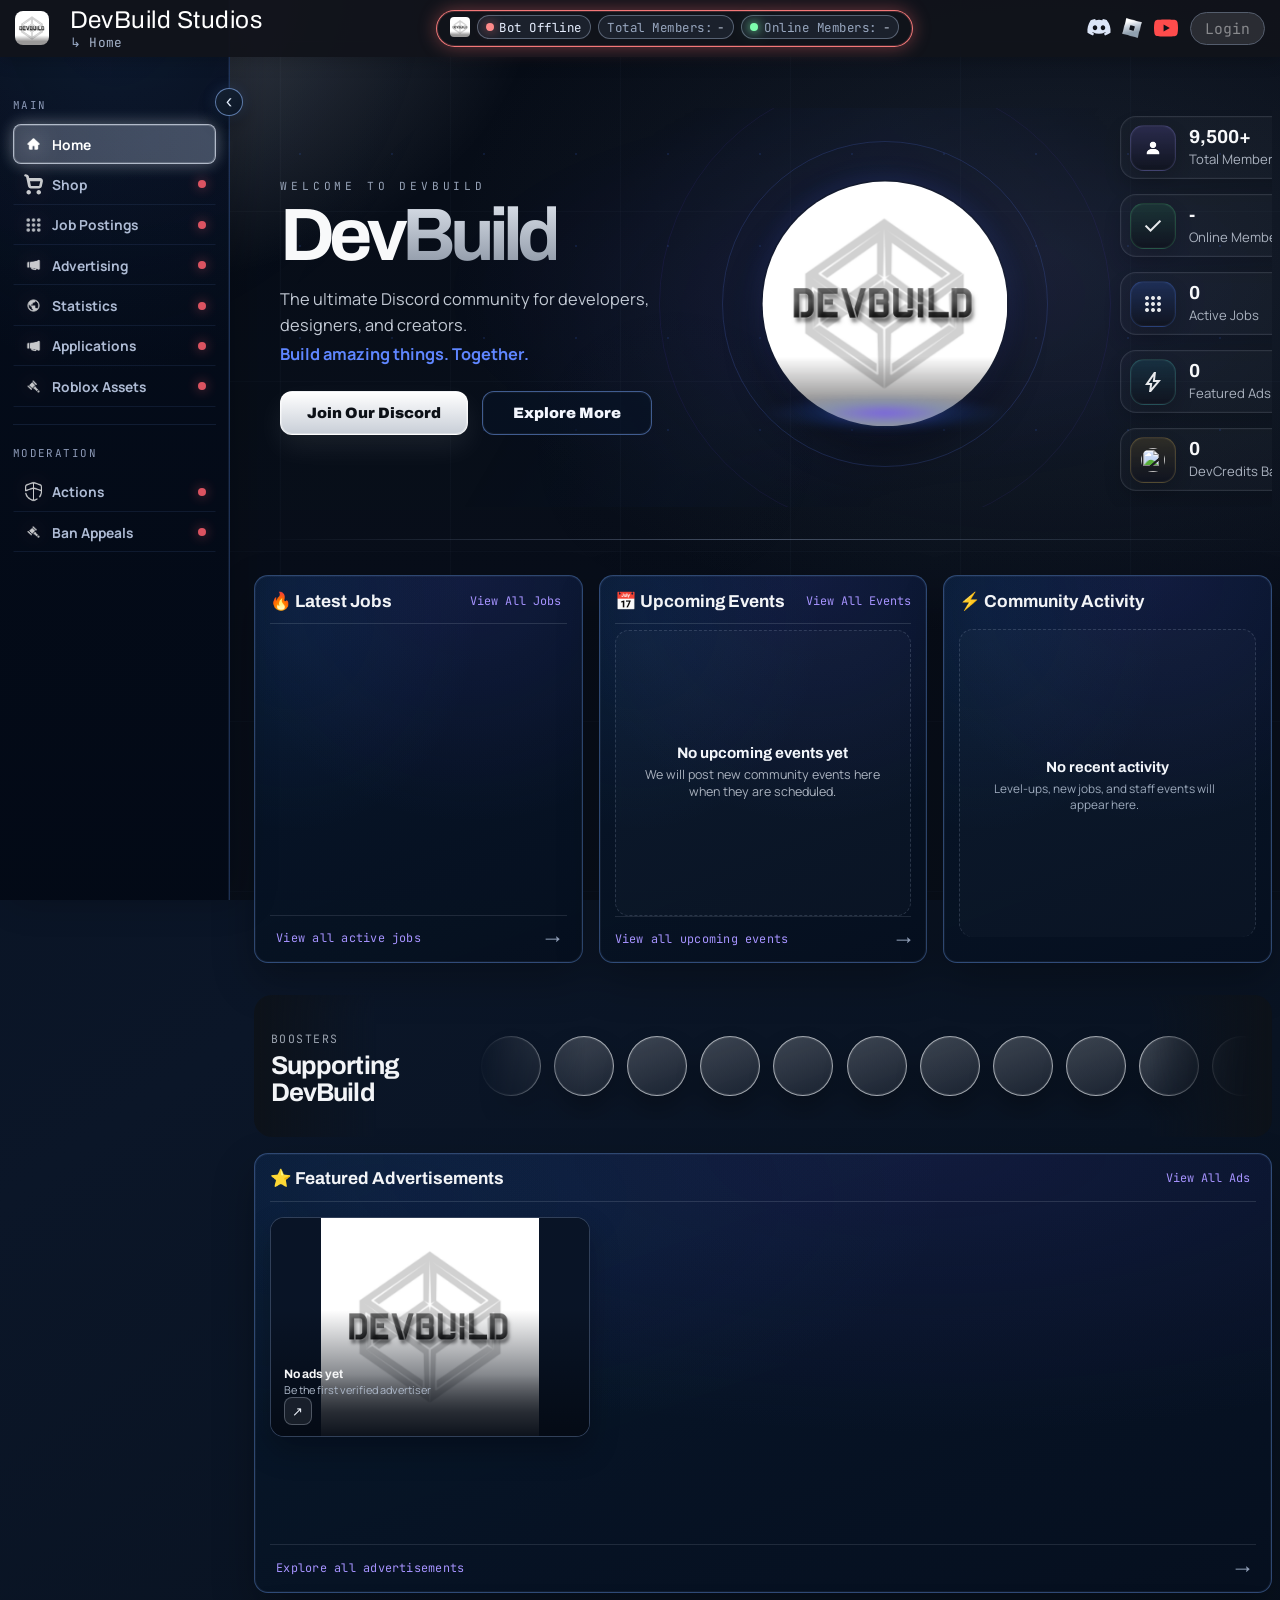
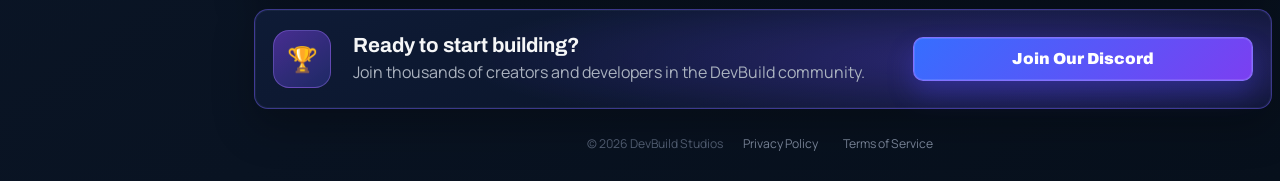
==== commit e958b2ea: "Deploy website" ====
--- a/index.html
+++ b/index.html
@@ -1 +1 @@
-<!doctype html><html lang="en"><head><meta charset="utf-8"/><link rel="icon" type="image/png" href="./devbuild-logo.png"/><meta name="viewport" content="width=device-width,initial-scale=1"/><meta name="theme-color" content="#ffffff"/><meta name="description" content="DevBuild Studios - Ban Appeals and Community Hub"/><link rel="apple-touch-icon" href="./logo192.png"/><meta property="og:type" content="website"/><meta property="og:title" content="DevBuild Studios"/><meta property="og:description" content="Official DevBuild Studios Website"/><meta property="og:url" content="https://www.devbuildstudios.dev/"/><meta property="og:image" content="https://www.devbuildstudios.dev/embed-thumbnail.png"/><meta property="og:image:secure_url" content="https://www.devbuildstudios.dev/embed-thumbnail.png"/><meta property="og:image:type" content="image/png"/><meta property="og:image:width" content="768"/><meta property="og:image:height" content="768"/><meta name="twitter:card" content="summary_large_image"/><meta name="twitter:title" content="DevBuild Studios"/><meta name="twitter:description" content="Official DevBuild Studios website: Ban Appeals, Community updates, and more."/><meta name="twitter:image" content="https://www.devbuildstudios.dev/embed-thumbnail.png"/><title>DevBuild Studios</title><script defer="defer" src="./static/js/main.f610a779.js"></script><link href="./static/css/main.c0c27bcd.css" rel="stylesheet"></head><body><noscript>You need to enable JavaScript to run this app.</noscript><div id="root"></div></body></html>+<!doctype html><html lang="en"><head><meta charset="utf-8"/><link rel="icon" type="image/png" href="./devbuild-logo.png"/><meta name="viewport" content="width=device-width,initial-scale=1"/><meta name="theme-color" content="#ffffff"/><meta name="description" content="DevBuild Studios - Ban Appeals and Community Hub"/><link rel="apple-touch-icon" href="./logo192.png"/><meta property="og:type" content="website"/><meta property="og:title" content="DevBuild Studios"/><meta property="og:description" content="Official DevBuild Studios Website"/><meta property="og:url" content="https://www.devbuildstudios.dev/"/><meta property="og:image" content="https://www.devbuildstudios.dev/embed-thumbnail.png"/><meta property="og:image:secure_url" content="https://www.devbuildstudios.dev/embed-thumbnail.png"/><meta property="og:image:type" content="image/png"/><meta property="og:image:width" content="768"/><meta property="og:image:height" content="768"/><meta name="twitter:card" content="summary_large_image"/><meta name="twitter:title" content="DevBuild Studios"/><meta name="twitter:description" content="Official DevBuild Studios website: Ban Appeals, Community updates, and more."/><meta name="twitter:image" content="https://www.devbuildstudios.dev/embed-thumbnail.png"/><title>DevBuild Studios</title><script defer="defer" src="./static/js/main.d8e6e115.js"></script><link href="./static/css/main.bc66c188.css" rel="stylesheet"></head><body><noscript>You need to enable JavaScript to run this app.</noscript><div id="root"></div></body></html>
--- a/static/css/main.bc66c188.css
+++ b/static/css/main.bc66c188.css
@@ -0,0 +1 @@
+@import url(https://fonts.googleapis.com/css2?family=Manrope:wght@400;500;700&family=Archivo:wght@600;700&family=JetBrains+Mono:wght@500;700&display=swap);:root{--bg-0:#0b1628;--bg-1:#08111f;--sidebar-width:230px;--panel:#1f2733;--panel-soft:#242e3c;--line:#7d8fa7;--line-strong:#6f829d;--text:#edf3ff;--muted:#c8d2e2;--accent:#6f7f97;--accent-warm:#ffb266;--ok:#93f0ba;--danger:#ff9e9e;--shadow:0 20px 48px #00000059}*,:after,:before{box-sizing:border-box}body{background:linear-gradient(145deg,#081120,#0b1628 45%,#07101c);color:#edf3ff;color:var(--text);font-family:Manrope,sans-serif;margin:0;min-height:100vh;overflow-x:hidden;overflow-y:auto;padding-top:4.8rem;position:relative;scrollbar-width:none}.job-modern-icon{color:#f1f6fff5;filter:drop-shadow(0 4px 9px rgba(0,0,0,.22));height:25px;width:25px}.job-stat-icon{-webkit-backdrop-filter:blur(12px);backdrop-filter:blur(12px);border-radius:16px;box-shadow:inset 0 1px 0 #ffffff24,inset 0 0 0 1px hsla(0,0%,100%,.035),0 10px 22px #0003}.job-stat-icon-blue{background:linear-gradient(145deg,#3371ee7a,#133069b8)}.job-stat-icon-purple{background:linear-gradient(145deg,#845be07a,#392769b8)}.job-stat-icon-green{background:linear-gradient(145deg,#269f7e6b,#0e4943b8)}.job-last-icon{-webkit-backdrop-filter:blur(14px);backdrop-filter:blur(14px);border-radius:22px}.job-last-icon .job-modern-icon{color:#dbe8ff;filter:drop-shadow(0 0 14px rgba(104,157,255,.36));height:42px;width:42px}.job-recent-icon{-webkit-backdrop-filter:blur(10px);backdrop-filter:blur(10px);border-radius:15px;box-shadow:inset 0 1px 0 #ffffff1f,0 8px 18px #0000002e}.job-recent-icon .job-modern-icon{height:23px;width:23px}.feature-sidebar-admin{border-top:1px solid #91a7d21f;padding-top:.35rem}.feature-icon-admin{background:linear-gradient(145deg,#3671e647,#533a9d57);color:#b9d0ff}.feature-icon-admin svg{height:18px;width:18px}.admin-placeholder{align-items:center;background:radial-gradient(circle at 50% 10%,#4370d629,#0000 42%),#081426d1;border:1px solid #688ed347;border-radius:22px;box-shadow:inset 0 1px #ffffff0d,0 24px 60px #00000038;display:flex;flex-direction:column;gap:.8rem;justify-content:center;min-height:420px;padding:2.5rem;text-align:center}.admin-placeholder h3,.admin-placeholder p{margin:0}.admin-placeholder h3{color:#f4f7ff;font-size:clamp(1.7rem,3vw,2.5rem)}.admin-placeholder p{color:#9eacc3;line-height:1.65;max-width:620px}.admin-placeholder-icon{background:linear-gradient(145deg,#3066d56b,#36267085);border:1px solid #799eeb6b;border-radius:19px;color:#d9e6ff;display:grid;font-size:1.7rem;height:64px;place-items:center;width:64px}.admin-placeholder button,.admin-placeholder-badge{background:#274b8f47;border:1px solid #7fa3e85c;border-radius:999px;color:#dce8ff;font:inherit;padding:.6rem .9rem}.admin-placeholder button{cursor:pointer}.admin-forbidden-card{min-height:min(800px,calc(100vh - 8.1rem))}.admin-forbidden-code{color:#ff6c78d1;font-family:JetBrains Mono,monospace;font-size:.85rem;font-weight:800;letter-spacing:.32em;margin:1rem 0 -.75rem;position:relative;z-index:1}.admin-forbidden-return{background:linear-gradient(145deg,#9b314394,#501f34b8);border:1px solid #ff707c61;border-radius:11px;color:#fff0f2;cursor:pointer;font:700 .86rem Archivo,sans-serif;margin-top:1.6rem;min-height:44px;padding:.7rem 1.2rem;position:relative;transition:transform .16s ease,filter .16s ease;z-index:1}.admin-forbidden-return:hover{filter:brightness(1.12);transform:translateY(-2px)}.website-analytics-page{grid-gap:1rem;display:grid;gap:1rem;padding-bottom:2rem}.website-analytics-hero,.website-analytics-panel,.website-analytics-summary article{background:linear-gradient(145deg,#0c1c33f0,#081324e6);border:1px solid #6789c340;box-shadow:inset 0 1px #ffffff0a,0 16px 34px #0000002e}.website-analytics-hero{align-items:center;background:radial-gradient(circle at 80% 0,#4c7ee72b,#0000 38%),linear-gradient(145deg,#0c1c33f5,#081324eb);border-radius:20px;display:flex;gap:1.5rem;justify-content:space-between;min-height:150px;padding:1.8rem 2rem}.website-analytics-hero h3,.website-analytics-hero p{margin:0}.website-analytics-hero h3{color:#f5f8ff;font-size:clamp(1.8rem,3vw,2.55rem);margin-top:.25rem}.website-analytics-hero>div>p:last-child{color:#9eacc3;margin-top:.55rem}.website-analytics-live{align-items:center;background:#19685033;border:1px solid #48c79947;border-radius:999px;color:#baf5df;display:inline-flex;font-size:.78rem;gap:.55rem;padding:.62rem .85rem;white-space:nowrap}.website-analytics-live i{background:#4ce0a7;border-radius:50%;box-shadow:0 0 12px #4ce0a7a6;height:8px;width:8px}.website-analytics-summary{grid-gap:.8rem;display:grid;gap:.8rem;grid-template-columns:repeat(4,minmax(0,1fr))}.website-analytics-summary article{border-radius:16px;display:flex;flex-direction:column;justify-content:center;min-height:126px;padding:1.15rem 1.25rem}.website-analytics-summary small,.website-analytics-summary span{color:#8f9eb7}.website-analytics-summary span{font-size:.76rem;letter-spacing:.08em;text-transform:uppercase}.website-analytics-summary strong{color:#f4f7ff;font-size:2rem;margin:.3rem 0 .15rem}.website-analytics-summary small{font-size:.72rem}.website-analytics-summary .analytics-summary-warning{border-color:#ff68745c}.website-analytics-grid{grid-gap:.9rem;display:grid;gap:.9rem;grid-template-columns:minmax(0,1.45fr) minmax(300px,.75fr)}.website-analytics-panel{border-radius:18px}.website-analytics-panel-head{align-items:center;display:flex;gap:1rem;justify-content:space-between;margin-bottom:1rem}.website-analytics-panel-head small,.website-analytics-panel-head span{color:#8191aa;font-size:.68rem;letter-spacing:.08em;text-transform:uppercase}.website-analytics-panel-head h4{color:#f2f6ff;font-size:1.05rem;margin:.16rem 0 0}.analytics-hour-chart{grid-gap:.3rem;align-items:end;border-bottom:1px solid #7792c233;display:grid;gap:.3rem;grid-template-columns:repeat(24,minmax(5px,1fr));height:205px;padding-top:1rem}.analytics-hour-column{align-items:center;display:flex;flex-direction:column;gap:.45rem;height:100%;justify-content:flex-end}.analytics-hour-column>span{background:linear-gradient(180deg,#6f9cff,#345fc0);border-radius:5px 5px 2px 2px;box-shadow:0 0 12px #4f7ee733;min-height:4px;transition:height .22s ease;width:100%}.analytics-hour-column>span[style*="height: 0%"]{box-shadow:none;min-height:0}.analytics-hour-column small{color:#71819b;font-size:.53rem;min-height:14px;white-space:nowrap}.analytics-error-list,.analytics-popular-list,.analytics-status-list{grid-gap:.5rem;display:grid;gap:.5rem}.analytics-error-list>div,.analytics-popular-list>div{grid-gap:.7rem;align-items:center;background:#0c1b3094;border:1px solid #6986b829;border-radius:10px;display:grid;gap:.7rem;padding:.66rem .72rem}.analytics-popular-list>div{grid-template-columns:26px 1fr auto}.analytics-popular-list b{color:#7894c9;font-size:.72rem}.analytics-popular-list span{color:#cbd6e9;text-transform:capitalize}.analytics-popular-list strong{color:#f4f7ff}.analytics-status-list{grid-template-columns:repeat(auto-fit,minmax(100px,1fr))}.analytics-status-list>div{align-items:center;background:#0c1b3094;border:1px solid #6986b829;border-radius:10px;color:#eef3fc;display:flex;justify-content:space-between;padding:.75rem}.analytics-status{background:#466ebe3d;border-radius:6px;color:#dbe7ff;font:700 .7rem JetBrains Mono,monospace;padding:.22rem .4rem}.analytics-error-code,.analytics-status-4xx,.analytics-status-5xx{background:#a735463d;color:#ffb4bc}.analytics-errors-panel{min-height:280px}.analytics-error-list>div{grid-template-columns:auto 1fr}.analytics-error-code{border-radius:6px;font:700 .7rem JetBrains Mono,monospace;padding:.3rem .45rem}.analytics-error-list small,.analytics-error-list strong{display:block}.analytics-error-list strong{color:#dce5f5;font-size:.76rem}.analytics-error-list small{color:#7788a3;font-size:.66rem;margin-top:.16rem}.analytics-empty{color:#7f8fa8;margin:0}.analytics-empty-success{color:#87d8b8}.website-analytics-footnote{color:#6f7f98;font-size:.7rem;margin:0;text-align:center}@media (max-width:960px){.website-analytics-summary{grid-template-columns:repeat(2,minmax(0,1fr))}.website-analytics-grid{grid-template-columns:1fr}}@media (max-width:640px){.website-analytics-hero{align-items:flex-start;flex-direction:column;padding:1.25rem}.website-analytics-summary{grid-template-columns:1fr}.analytics-hour-chart{gap:.14rem}}.website-analytics-page{gap:1.15rem}.website-analytics-hero{background:#0000;border:0;border-radius:0;box-shadow:none;min-height:118px;padding:.6rem .1rem 1rem}.website-analytics-hero h3{font-size:clamp(1.85rem,2.8vw,2.35rem);letter-spacing:-.035em}.website-analytics-summary{gap:.95rem}.website-analytics-summary article.analytics-metric{display:flex;justify-content:space-between;min-height:160px;overflow:hidden;padding:1.25rem 1.25rem .9rem}.analytics-metric-main{grid-gap:1rem;align-items:center;display:grid;gap:1rem;grid-template-columns:64px 1fr}.analytics-metric-main>i{border:1px solid #ffffff14;border-radius:16px;box-shadow:inset 0 1px #ffffff1a,0 10px 24px #00000040;color:#edf3ff;display:grid;height:64px;place-items:center;width:64px}.analytics-metric-main svg{height:31px;width:31px}.analytics-metric-purple .analytics-metric-main>i{background:linear-gradient(145deg,#703dde9e,#341e70b8);color:#d7c4ff}.analytics-metric-blue .analytics-metric-main>i{background:linear-gradient(145deg,#2567d594,#12326cbd);color:#8fc2ff}.analytics-metric-green .analytics-metric-main>i{background:linear-gradient(145deg,#1484508a,#0d4833c2);color:#70f2a8}.analytics-metric-amber .analytics-metric-main>i{background:linear-gradient(145deg,#9d69128f,#4f370fc2);color:#ffb51d}.analytics-metric-main small,.analytics-metric-main span,.analytics-metric-main strong{display:block}.website-analytics-summary .analytics-metric-main strong{font-size:2rem;margin:.2rem 0 .1rem}.analytics-sparkline{height:28px;margin-top:.7rem;overflow:visible;width:100%}.analytics-sparkline polyline{fill:none;stroke:currentColor;stroke-width:2;vector-effect:non-scaling-stroke}.analytics-metric-purple .analytics-sparkline{color:#8e5bff}.analytics-metric-blue .analytics-sparkline{color:#438cff}.analytics-metric-green .analytics-sparkline{color:#42d582}.analytics-flatline{background:#d28a10;box-shadow:0 0 8px #d28a104d;height:1px;margin-top:1rem;width:100%}.website-analytics-panel{min-height:280px;padding:1.25rem}.analytics-traffic-panel{min-height:0}.analytics-chart-shell{grid-gap:.55rem;display:grid;gap:.55rem;grid-template-columns:24px 1fr;height:235px}.analytics-y-axis{color:#71819a;display:flex;flex-direction:column;font-size:.58rem;height:205px;justify-content:space-between;padding-top:.1rem}.analytics-hour-chart{background:repeating-linear-gradient(180deg,#0000 0,#0000 calc(25% - 1px),#6984b433 25%);border-bottom-color:#6882b047;height:220px;min-width:620px;padding-top:0}.analytics-hour-column>span{background:linear-gradient(180deg,#9b5cff,#6232cc);box-shadow:0 0 14px #8546ff61;max-height:calc(100% - 24px);max-width:24px}.analytics-hour-column small{font-size:.56rem}.analytics-chart-shell{overflow-x:auto;overflow-y:hidden;scrollbar-color:#865bff8c #3c4f7029;scrollbar-width:thin}.analytics-chart-shell::-webkit-scrollbar{height:7px}.analytics-chart-shell::-webkit-scrollbar-track{background:#3c4f7029;border-radius:999px}.analytics-chart-shell::-webkit-scrollbar-thumb{background:#865bff8c;border-radius:999px}.analytics-line-chart-shell{grid-gap:.7rem;display:grid;gap:.7rem;grid-template-columns:28px minmax(0,1fr);height:245px;overflow:hidden}.analytics-line-chart{grid-gap:.45rem;background:repeating-linear-gradient(180deg,#0000 0,#0000 calc(25% - 1px),#6984b42e 25%);border-bottom:1px solid #6882b052;display:grid;gap:.45rem;grid-template-rows:minmax(0,1fr) 20px;min-width:0}.analytics-line-chart svg{height:100%;min-height:205px;overflow:visible;width:100%}.analytics-line-area{fill:#8f53ff24}.analytics-line-path{fill:none;stroke:#9b5cff;stroke-width:2.4;vector-effect:non-scaling-stroke;stroke-linecap:round;stroke-linejoin:round;filter:drop-shadow(0 0 10px rgba(143,83,255,.5))}.analytics-line-dot{fill:#8091b247;stroke:#0a182ceb;stroke-width:.8;vector-effect:non-scaling-stroke}.analytics-line-dot-active{fill:#d4c2ff;stroke:#8e5bff}.analytics-line-labels{color:#71819a;display:grid;font-size:.56rem;grid-template-columns:repeat(24,minmax(0,1fr))}.analytics-line-labels small{min-width:0;text-align:center;white-space:nowrap}.analytics-clean-chart-shell{grid-gap:.65rem;display:grid;gap:.65rem;grid-template-columns:30px minmax(0,1fr);height:230px}.analytics-clean-chart-shell .analytics-y-axis{height:198px}.analytics-clean-bar-chart{grid-gap:clamp(.18rem,.7vw,.55rem);align-items:stretch;background:linear-gradient(180deg,#6984b438 1px,#0000 0) 0 0 /100% 25%,linear-gradient(180deg,#0000 calc(100% - 21px),#040d1c38 calc(100% - 21px));border-bottom:1px solid #6f8bbc61;display:grid;gap:clamp(.18rem,.7vw,.55rem);grid-template-columns:repeat(24,minmax(0,1fr));height:218px;padding:0 .25rem}.analytics-clean-bar-column{grid-gap:.32rem;display:grid;gap:.32rem;grid-template-rows:minmax(0,1fr) 18px;min-width:0}.analytics-clean-bar-track{align-items:flex-end;display:flex;height:100%;justify-content:center}.analytics-clean-bar-track span{background:linear-gradient(180deg,#9d5cff,#5530b8);border-radius:5px 5px 1px 1px;box-shadow:0 0 16px #8b4fff6b;min-height:0;transition:height .18s ease;width:min(100%,18px)}.analytics-clean-bar-column small{color:#7c8ca6;font-size:clamp(.48rem,.62vw,.58rem);line-height:1;text-align:center;white-space:nowrap}.analytics-security-strip{grid-gap:.9rem;display:grid;gap:.9rem;grid-template-columns:repeat(4,minmax(0,1fr))}.analytics-security-strip span{grid-gap:.2rem;background:radial-gradient(circle at 16% 18%,#7c5cff1f,#0000 42%),#081224c2;border:1px solid #608bcd57;border-radius:16px;display:grid;gap:.2rem;padding:.9rem 1rem}.analytics-security-strip strong{color:#f7fbff;font-size:1.35rem}.analytics-security-strip small{color:#9caac0;font-size:.74rem;font-weight:900;letter-spacing:.08em;text-transform:uppercase}.analytics-security-panel{grid-column:1/-1}.analytics-security-list{grid-gap:.65rem;display:grid;gap:.65rem;max-height:520px;overflow:auto;padding-right:.15rem}.analytics-security-event{grid-gap:.85rem;align-items:center;background:#061020a8;border:1px solid #608bcd3d;border-radius:14px;display:grid;gap:.85rem;grid-template-columns:auto minmax(0,1fr) auto;padding:.82rem}.analytics-security-event-blocked,.analytics-security-event-denied{background:radial-gradient(circle at 0 50%,#ff68781a,#0000 36%),#061020a8;border-color:#ff687847}.analytics-security-event small,.analytics-security-event strong{display:block;min-width:0;overflow-wrap:anywhere}.analytics-security-event strong{color:#f3f7ff}.analytics-security-event small{color:#8f9db4;font-size:.74rem;margin-top:.22rem}.analytics-security-event button,.analytics-security-event em{background:#3f121eb8;border:1px solid #ff84925c;border-radius:12px;color:#ffc3cb;font:inherit;font-size:.78rem;font-weight:900;padding:.58rem .72rem}.analytics-security-event button{cursor:pointer}.analytics-security-event button:disabled{cursor:not-allowed;opacity:.65}.analytics-security-event em{background:#081224b3;border-color:#7f97bd42;color:#8998b1;font-style:normal;text-align:center}.analytics-security-warning{background:#412a0c75;border:1px solid #ffbe6457;border-radius:12px;color:#ffd796;margin:0 0 .8rem;padding:.72rem .85rem}.analytics-manual-ip-panel{grid-gap:.75rem;align-items:end;background:radial-gradient(circle at 0 50%,#5bdc9a1f,#0000 35%),#071420b8;border:1px solid #5bdc9a47;border-radius:16px;display:grid;gap:.75rem;grid-template-columns:minmax(220px,1fr) minmax(220px,.7fr) auto;margin-bottom:.85rem;padding:.9rem}.analytics-manual-ip-panel small,.analytics-manual-ip-panel span,.analytics-manual-ip-panel strong{display:block}.analytics-manual-ip-panel strong{color:#f3f7ff}.analytics-manual-ip-panel small,.analytics-manual-ip-panel span{color:#91a0b8;font-size:.76rem}.analytics-manual-ip-panel code{color:#8ff0b9;font-family:inherit}.analytics-manual-ip-panel label{grid-gap:.35rem;display:grid;gap:.35rem}.analytics-manual-ip-panel input{background:#040c1ac7;border:1px solid #7f97bd4d;border-radius:12px;color:#f6f9ff;min-height:42px;outline:none;padding:.65rem .75rem}.analytics-manual-ip-panel input:focus{border-color:#5bdc9a94;box-shadow:0 0 0 4px #5bdc9a1a}.analytics-manual-ip-panel button{background:linear-gradient(135deg,#1cab67f2,#0c7452f2);border:1px solid #5bdc9a6b;border-radius:12px;color:#effff6;cursor:pointer;font-weight:950;min-height:42px;padding:.65rem .9rem}.analytics-manual-ip-panel button:disabled{cursor:not-allowed;opacity:.58}.analytics-popular-list{gap:.65rem}.analytics-popular-list>div{border-radius:12px;grid-template-columns:36px 1fr auto;padding:.8rem}.analytics-popular-list b{background:linear-gradient(145deg,#673cd5c2,#332271d1);border-radius:8px;color:#e6dcff;display:grid;font-size:.9rem;height:34px;place-items:center;width:34px}.analytics-popular-list>div:nth-child(2) b{background:linear-gradient(145deg,#1f65c1b3,#13366cd1);color:#a9d2ff}.analytics-popular-list>div:nth-child(3) b{background:linear-gradient(145deg,#197e4cad,#0f4731d1);color:#96efbb}.analytics-popular-list>div>i{background:#5d6f9238;border-radius:999px;grid-column:2/4;height:4px;overflow:hidden}.analytics-popular-list>div>i>em{background:linear-gradient(90deg,#8353ff,#6940d9);border-radius:inherit;box-shadow:0 0 8px #7f4dff61;display:block;height:100%}.analytics-status-list{gap:.75rem;grid-template-columns:repeat(2,minmax(0,1fr))}.analytics-status-list>div{grid-gap:.6rem;border-radius:12px;display:grid;gap:.6rem;padding:1rem}.analytics-status-list>div>div{align-items:center;display:flex;gap:.75rem;justify-content:space-between}.analytics-status-list>div>i{background:#56698933;border-radius:999px;display:block;height:5px;overflow:hidden;width:100%}.analytics-status-list>div>div>strong{color:#f4f7ff;font-size:1rem}.analytics-status-panel{height:fit-content;min-height:0}.analytics-status-panel .analytics-status-list{align-content:start}.analytics-popular-panel{min-height:330px}.analytics-status-bar{background:#49d685;border-radius:inherit;display:block;height:100%}.analytics-status-bar-4xx,.analytics-status-bar-5xx{background:#ff6878}.analytics-status-list>div>small{color:#8d9bb2;font-size:.7rem}.analytics-error-success{align-items:center;display:flex;gap:1rem;min-height:155px;padding:1rem}.analytics-error-success>i{border:2px solid #3bd37c9e;border-radius:50%;color:#4fe08d;display:grid;font-style:normal;height:32px;place-items:center;width:32px}.analytics-error-success small,.analytics-error-success strong{display:block}.analytics-error-success strong{color:#55dd91}.analytics-error-success small{color:#8190a8;margin-top:.35rem}@media (max-width:1180px){.analytics-metric-main{gap:.7rem;grid-template-columns:52px 1fr}.analytics-metric-main>i{height:52px;width:52px}}@media (max-width:760px){.analytics-clean-chart-shell{grid-template-columns:24px minmax(640px,1fr);overflow-x:auto;overflow-y:hidden}.analytics-clean-bar-chart{min-width:640px}.analytics-clean-bar-track span{width:min(100%,16px)}.analytics-line-chart-shell{grid-template-columns:24px minmax(520px,1fr);overflow-x:auto}.analytics-line-chart{min-width:520px}.analytics-chart-shell{grid-template-columns:22px minmax(520px,1fr);width:100%}.analytics-hour-chart{gap:.22rem;min-width:520px}.analytics-hour-column>span{max-width:18px}.analytics-security-strip{grid-template-columns:repeat(2,minmax(0,1fr))}.analytics-security-event{grid-template-columns:auto minmax(0,1fr)}.analytics-security-event button,.analytics-security-event em{grid-column:1/-1;width:100%}.analytics-manual-ip-panel{grid-template-columns:1fr}}@media (max-width:460px){.analytics-clean-chart-shell{grid-template-columns:22px minmax(600px,1fr)}.analytics-clean-bar-chart{min-width:600px}.analytics-line-chart-shell{grid-template-columns:22px minmax(460px,1fr)}.analytics-line-chart{min-width:460px}.analytics-security-strip{grid-template-columns:1fr}.analytics-chart-shell{grid-template-columns:20px minmax(460px,1fr)}.analytics-hour-chart{min-width:460px}}.home-activity-loading{align-items:center;color:#9facbf;display:flex;flex-direction:column;gap:.7rem;justify-content:center;min-height:240px;text-align:center}.home-activity-loading-emoji{animation:homeActivityLoadingSpin .9s linear infinite;background:#5e41b429;border:1px solid #8567ff57;border-radius:50%;color:#a98cff;display:grid;font-size:1.45rem;height:42px;place-items:center;width:42px}.home-activity-loading strong{color:#c8d1df;font-size:.78rem}@keyframes homeActivityLoadingSpin{to{transform:rotate(1turn)}}.home-latest-jobs .home-mini-list-jobs{margin-top:.58rem;overflow:visible}.home-latest-jobs .home-job-row-detailed{align-items:center;background:linear-gradient(100deg,hsla(0,0%,100%,.045),hsla(0,0%,100%,.018));border:1px solid #758eb538;border-radius:12px;gap:.68rem;grid-template-columns:48px minmax(0,1fr) 58px;overflow:hidden;padding:.58rem .62rem;width:100%}.home-latest-jobs .home-job-row-detailed .home-row-icon{height:44px;justify-self:center;width:44px}.home-latest-jobs .home-job-copy{grid-gap:.14rem;align-content:center;display:grid;gap:.14rem;grid-template-rows:auto auto auto;min-width:0;overflow:hidden}.home-latest-jobs .home-job-copy-head{grid-gap:.55rem;align-items:center;display:grid;gap:.55rem;grid-template-columns:minmax(0,1fr) auto;min-width:0}.home-latest-jobs .home-job-copy-head strong{font-size:.8rem;line-height:1.15;min-width:0;overflow:hidden;text-overflow:ellipsis;white-space:nowrap}.home-latest-jobs .home-job-copy-head time{font-size:.61rem;line-height:1}.home-latest-jobs .home-job-description{font-size:.65rem;line-height:1.25;margin:0;min-width:0;text-overflow:ellipsis}.home-latest-jobs .home-job-tag-row{align-items:center;display:flex;gap:.28rem;min-height:15px;overflow:hidden}.home-latest-jobs .home-job-tag-row span{flex:0 0 auto;white-space:nowrap}.home-latest-jobs .home-job-open-btn{font-size:.58rem;justify-content:center;justify-self:end;min-height:28px;padding:.35rem .48rem;width:58px}@media (max-width:640px){.home-latest-jobs .home-job-row-detailed{gap:.45rem;grid-template-columns:42px minmax(0,1fr) 50px;padding:.5rem}.home-latest-jobs .home-job-open-btn{padding-inline:.3rem;width:50px}}.appeal-v3-summary{background:radial-gradient(circle at 8% 0,#3f76da1f,#0000 30%),linear-gradient(145deg,#0d1f39f0,#081528eb);border:1px solid #5b86cd57;border-radius:18px;box-shadow:inset 0 1px hsla(0,0%,100%,.045),0 16px 35px #0000002e;padding:1.15rem}.appeal-v3-summary h4{color:#f3f7ff;margin:0 0 .85rem}.appeal-v3-summary h4 span{background:#265fae38;border:1px solid #5b9aeb4d;border-radius:9px;display:grid;font-size:.9rem;height:30px;place-items:center;width:30px}.appeal-v3-summary-row{grid-gap:.65rem;background:#0000;border:0;gap:.65rem;grid-template-columns:minmax(210px,1.15fr) minmax(185px,1.1fr) minmax(130px,.72fr) minmax(190px,1.15fr) minmax(125px,.62fr);padding:0}.appeal-v3-meta,.appeal-v3-user{background:#08162aa8;border:1px solid #6689be38;border-radius:13px;box-shadow:inset 0 1px hsla(0,0%,100%,.035);min-height:88px;min-width:0;padding:.82rem .9rem}.appeal-v3-user{gap:.8rem}.appeal-v3-user .appeal-user-avatar{border:2px solid #729de78a;border-radius:50%;box-shadow:0 0 0 4px #2f59a31f,0 8px 18px #00000040;flex:0 0 54px;height:54px;width:54px}.appeal-v3-user .appeal-user-handle,.appeal-v3-user .appeal-user-name{margin:0}.appeal-v3-user .appeal-user-name{color:#f2f6ff;font-size:.95rem;font-weight:800;overflow:hidden;text-overflow:ellipsis;white-space:nowrap}.appeal-v3-user .appeal-user-handle{color:#8192ad;font:.72rem JetBrains Mono,monospace;margin-top:.2rem}.appeal-v3-meta{display:flex;flex-direction:column;gap:.45rem;justify-content:center}.appeal-v3-meta p{color:#8090a9;font-size:.68rem;gap:.38rem;letter-spacing:.045em;text-transform:uppercase}.appeal-v3-meta p span{filter:saturate(.75)}.appeal-v3-meta strong{color:#eaf0fb;font-size:.82rem;line-height:1.35;min-width:0;overflow:hidden;text-overflow:ellipsis}.appeal-v3-meta .badge-green,.appeal-v3-meta .badge-purple{max-width:100%;padding:.32rem .58rem;white-space:nowrap}.appeal-v3-meta .badge-purple{background:#6943bd75;box-shadow:inset 0 0 0 1px #a987f433;color:#d9caff}.appeal-v3-meta .badge-green{background:#1f7e546b;box-shadow:inset 0 0 0 1px #57d3912e;color:#baf4d5}@media (max-width:1180px){.appeal-v3-summary-row{grid-template-columns:repeat(2,minmax(0,1fr))}.appeal-v3-user{grid-column:1/-1}}@media (max-width:640px){.appeal-v3-summary{padding:.85rem}.appeal-v3-summary-row{grid-template-columns:1fr}.appeal-v3-user{grid-column:auto}.appeal-v3-meta,.appeal-v3-user{min-height:76px}}.home-latest-jobs .home-mini-list-jobs{grid-gap:.48rem;display:grid;gap:.48rem;grid-template-rows:repeat(3,78px);overflow:hidden}.home-latest-jobs .home-job-row-detailed{height:78px;max-height:78px;min-height:78px}.home-latest-jobs .home-job-description{display:block;overflow:hidden;text-overflow:clip;white-space:nowrap}.home-creations-panel{min-height:390px}.home-creations-panel .home-creation-grid{grid-gap:.8rem;display:grid;gap:.8rem;grid-template-columns:repeat(3,minmax(0,1fr));margin-top:.95rem;width:100%}.home-creation-card{background:#091426;border:1px solid #7f97bd57;border-radius:14px;box-shadow:0 14px 30px #0000003d;color:#fff;cursor:pointer;min-width:0;overflow:hidden;padding:0;position:relative;text-align:left;transition:transform .18s ease,border-color .18s ease,box-shadow .18s ease}.home-creation-card:hover{border-color:#b8c9e5a8;box-shadow:0 20px 36px #0000004d,0 0 20px #6584be24;transform:translateY(-4px)}.home-creations-panel .home-creation-card img{aspect-ratio:16/9;background:#091426;border:0;border-radius:0;display:block;height:clamp(180px,17vw,240px);max-height:none;object-fit:contain;object-position:center;padding:0;transition:transform .24s ease,filter .24s ease;width:100%}.home-creation-card:hover img{filter:brightness(.82);transform:scale(1.035)}.home-creation-overlay{grid-gap:.2rem .65rem;align-content:end;background:linear-gradient(180deg,#0000,#040a14f0);display:grid;gap:.2rem .65rem;grid-template-columns:minmax(0,1fr) auto;inset:auto 0 0;min-height:58%;padding:2.2rem .78rem .7rem;position:absolute}.home-creation-overlay strong{color:#f7f9fd;font-family:Archivo,sans-serif;font-size:.84rem;grid-column:1;line-height:1.2;margin:0}.home-creation-overlay small{color:#aeb9ca;font-size:.68rem;grid-column:1}.home-creation-overlay i{align-self:center;background:#ffffff14;border:1px solid #dce6f647;border-radius:8px;color:#eef3fb;display:grid;font-size:.82rem;font-style:normal;grid-column:2;grid-row:1/span 2;height:28px;place-items:center;width:28px}@media (max-width:640px){.home-latest-jobs .home-mini-list-jobs{grid-template-rows:repeat(3,74px)}.home-latest-jobs .home-job-row-detailed{height:74px;max-height:74px;min-height:74px}.home-creations-panel .home-creation-grid{grid-template-columns:1fr}.home-creations-panel .home-creation-card img{aspect-ratio:16/8}}body::-webkit-scrollbar{display:none}#root{min-height:100vh;overflow-x:hidden;width:100%}.bg-noise{background:radial-gradient(900px 600px at 8% 0,#ebf3ff3d,#0000 48%),radial-gradient(1200px 780px at 82% 28%,#6d7d9a29,#0000 50%),linear-gradient(180deg,#070c16eb,#09101cfa);background-size:auto;inset:0;overflow:hidden;position:fixed;z-index:-1}.login-success-overlay{align-items:center;background:linear-gradient(145deg,#0f1115,#1a1f28 45%,#0f1115);display:flex;inset:0;justify-content:center;position:fixed;z-index:9999}.login-success-content{text-align:center}.login-success-text{color:#f6f9ff;font-family:Archivo,sans-serif;letter-spacing:.03em;margin-top:.75rem}.checkmark__circle{stroke-dasharray:166;stroke-dashoffset:166;stroke-width:2;stroke-miterlimit:10;stroke:#fff;fill:none;animation:stroke .6s cubic-bezier(.65,0,.45,1) forwards}.checkmark{stroke-width:2;stroke:#0f1115;stroke-miterlimit:10;animation:fill .4s ease-in-out .4s forwards,scale .3s ease-in-out .9s both;border-radius:50%;box-shadow:inset 0 0 0 0 #fff;display:block;height:56px;margin:0 auto;width:56px}.checkmark__check{stroke-dasharray:48;stroke-dashoffset:48;animation:stroke .3s cubic-bezier(.65,0,.45,1) .8s forwards;transform-origin:50% 50%}.bg-noise:after,.bg-noise:before{content:"";inset:-18%;pointer-events:none;position:absolute;will-change:transform,filter,opacity}.bg-noise:before{animation:none;background:radial-gradient(circle at 8% 6%,#e8f2ff2e,#0000 19%),radial-gradient(circle at 17% 12%,#c3d6f414,#0000 24%),repeating-linear-gradient(0deg,#a5b8d617 0 1px,#0000 1px 170px),repeating-linear-gradient(90deg,#a5b8d617 0 1px,#0000 1px 170px),radial-gradient(circle at 52% 50%,#ffffff05,#0000 42%);filter:none;opacity:.33;transform:none}.bg-noise:after{animation:none;background:radial-gradient(58% 52% at 13% 7%,#ffffff3d,#0000 58%),radial-gradient(58% 52% at 12% 14%,#6e89b22e,#0000 60%),linear-gradient(180deg,#0000 0 54%,#ffffff0a 78%,#0000);background-position:0 0,0 0,bottom;background-repeat:no-repeat,no-repeat,no-repeat;background-size:44% 44%,52% 52%,100% 11%;filter:saturate(.68) contrast(.92);opacity:.22;transform:none}.home-bg-logo{background-position:right 10% center;background-repeat:no-repeat;background-size:contain;filter:grayscale(1) brightness(1.55) contrast(.9);height:100vh;opacity:.11;right:0;top:0;width:min(46vw,740px);z-index:-1}.home-bg-logo,body:after{pointer-events:none;position:fixed}body:after{animation:intro-flash .75s ease-out forwards;background:#fff;content:"";inset:0;z-index:999}.corner-brand{align-items:center;border:0;border-radius:0;color:#fff;display:flex;font-family:JetBrains Mono,monospace;gap:.65rem;margin:0;min-height:0;padding:0;position:static;width:auto}.corner-brand-logo{border-radius:8px;height:34px;margin-right:.65rem;object-fit:contain;width:34px}.corner-brand-text-wrap{display:flex;flex-direction:column;line-height:1.05}.corner-brand-title{color:#fff;font-family:Archivo,sans-serif;font-size:1.52rem;letter-spacing:.02em}.corner-brand-category{color:#a8b6cd;font-family:JetBrains Mono,monospace;font-size:.8rem;letter-spacing:.03em;margin-top:.16rem}.top-user{gap:.75rem;justify-self:end;min-width:0;position:static;transform:none}.social-links,.top-user{align-items:center;display:inline-flex}.social-links{gap:.4rem}.social-btn{align-items:center;background:#0000;border:0;color:#dbe5f7;display:inline-flex;height:24px;justify-content:center;line-height:1;text-decoration:none;transition:color .18s ease,transform .18s ease;width:24px}.social-btn-roblox{height:30px;width:30px}.social-btn:hover{color:#fff;transform:translateY(-1px)}.social-icon{fill:currentColor;display:block;height:100%;width:100%}.social-icon-image{object-fit:contain}.social-icon-roblox-large{transform:scale(1.08)}.social-icon-youtube{color:#ff4c4c}.feature-sidebar{background:radial-gradient(420px 520px at 50% 0,#294b8b29,#0000 72%),linear-gradient(180deg,#050d1bf0,#030a16f5);border-right:1px solid #3b5c997a;bottom:0;box-shadow:inset -1px 0 0 #5b80cb1f,12px 0 34px #00000038;display:flex;flex-direction:column;left:0;padding:1.35rem .8rem 1rem;position:fixed;top:4.8rem;transition:width .22s ease,padding .22s ease,background .22s ease;width:230px;width:var(--sidebar-width);z-index:9}.feature-sidebar-toggle{background:linear-gradient(145deg,#152132fa,#0c1727fa);border:1px solid #6889bce0;border-radius:999px;box-shadow:0 8px 18px #00000047,0 0 14px #5280d238;color:#e6f0ff;cursor:pointer;display:inline-grid;font-family:JetBrains Mono,monospace;font-size:1.05rem;height:28px;line-height:1;place-items:center;position:absolute;right:-14px;top:.72rem;transition:transform .18s ease,border-color .18s ease,filter .18s ease;width:28px;z-index:2}.feature-sidebar-toggle-mobile{display:none}.feature-sidebar-toggle:hover{border-color:#97b5e6fa;filter:brightness(1.08);transform:translateX(-1px)}.feature-sidebar-main{border-bottom:1px solid #4965a033;display:flex;flex-direction:column;padding-bottom:1.1rem}.feature-sidebar-bottom{border-bottom:0;display:flex;flex-direction:column;margin-top:1.3rem;padding-bottom:0}.feature-sidebar-title{color:#8d9ab8;font-family:JetBrains Mono,monospace;font-size:.68rem;letter-spacing:.13em;margin:0 0 .72rem;text-transform:uppercase;transition:opacity .18s ease,transform .18s ease}.feature-sidebar-title-secondary{padding-top:0}.feature-item{align-items:center;background:#0000;border:1px solid;border-color:#0000 #0000 #4460982e;border-radius:0;box-shadow:none;color:#dbe6ff;cursor:pointer;display:flex;font-family:Manrope,sans-serif;font-size:.86rem;font-weight:700;justify-content:space-between;margin-bottom:0;min-height:40px;overflow:visible;padding:.56rem .58rem;position:relative;text-align:left;transition:color .18s ease,background .18s ease,border-color .18s ease,box-shadow .18s ease,padding .18s ease;width:100%}.feature-item-label-wrap{align-items:center;display:inline-flex;min-width:0}.feature-icon{align-items:center;color:#9aabd2;display:inline-flex;justify-content:center;margin-right:.52rem;min-width:1.35em;transition:margin .18s ease}.feature-icon-img{filter:drop-shadow(0 0 8px rgba(226,234,245,.18));height:1.28rem;mix-blend-mode:screen;object-fit:contain;opacity:.94;width:1.28rem}.feature-item-active .feature-icon-img{filter:drop-shadow(0 0 10px rgba(242,246,255,.48));opacity:1}.feature-label{display:inline-block;max-width:150px;overflow:hidden;transition:opacity .18s ease,max-width .18s ease;white-space:nowrap}.feature-sidebar-collapsed{padding-left:.55rem;padding-right:.55rem}.feature-sidebar-collapsed .feature-sidebar-main{padding-bottom:.7rem}.feature-sidebar-collapsed .feature-sidebar-bottom{margin-top:.8rem}.feature-sidebar-collapsed .feature-sidebar-title{margin-bottom:.35rem;opacity:0;transform:translateX(-6px)}.feature-sidebar-collapsed .feature-item{justify-content:center;padding-left:.2rem;padding-right:.2rem}.feature-sidebar-collapsed .feature-item-info,.feature-sidebar-collapsed .feature-label{max-width:0;min-width:0;opacity:0;pointer-events:none}.feature-sidebar-collapsed .feature-icon{margin-right:0}.sidebar-user-card{background:radial-gradient(220px 120px at 25% 0,#2d5db52e,#0000 72%),linear-gradient(155deg,#0a192fc7,#071223f0);border:1px solid #334e7dd1;border-radius:16px;box-shadow:inset 0 0 0 1px rgba(197,218,255,.055),0 12px 28px #00000038;margin-top:auto;overflow:hidden;padding:0;transition:opacity .18s ease,transform .18s ease,max-height .18s ease,padding .18s ease,border-color .18s ease}.sidebar-user-card-normal{background:radial-gradient(180px 110px at 8% 0,#3382ff38,#0000 70%),radial-gradient(180px 120px at 100% 18%,#46ebff14,#0000 72%),linear-gradient(155deg,#0a1934db,#071223f5);border-color:#334e7dd1}.sidebar-user-card-boosting{background:radial-gradient(220px 120px at 25% 0,#9d50ff33,#0000 72%),linear-gradient(155deg,#171132d1,#091223f0);border-color:#bc68ffe0;box-shadow:inset 0 0 0 1px #e0beff1f,0 0 24px #a853ff2e,0 12px 28px #0000003d}.sidebar-user-card-banned{background:radial-gradient(220px 120px at 25% 0,#ff48622e,#0000 72%),linear-gradient(155deg,#320e1bd1,#091223f0);border-color:#ff5d74eb;box-shadow:inset 0 0 0 1px #ffbec71f,0 0 24px #ff4c6929,0 12px 28px #0000003d}.sidebar-user-card-trigger{background:#0000;border:0;border-radius:12px;color:inherit;cursor:pointer;display:block;margin:0;padding:0;position:relative;text-align:left;transition:transform .18s ease,filter .18s ease;width:100%}.sidebar-user-card-trigger:hover{filter:brightness(1.08);transform:translateY(-1px)}.sidebar-user-card-trigger:hover .sidebar-user-avatar{border-color:#a9c5fff5;box-shadow:0 0 22px #5388ff5c}.sidebar-user-card-trigger:focus-visible{border-radius:10px;outline:2px solid #7da5ffc7;outline-offset:4px}.sidebar-user-top{grid-gap:.78rem;align-items:center;display:grid;gap:.78rem;grid-template-columns:50px minmax(0,1fr);padding:.78rem .78rem .72rem}.sidebar-user-avatar-wrap{height:50px;position:relative;width:50px}.sidebar-user-avatar{border:1px solid #80a4f5d6;border-radius:999px;box-shadow:0 0 0 3px #4c7aff14,0 0 20px #4570e647;height:50px;object-fit:cover;width:50px}.sidebar-user-online{background:#45d779;border:2px solid #0a172b;border-radius:999px;bottom:0;height:12px;position:absolute;right:-1px;width:12px}.sidebar-user-main{min-width:0}.sidebar-user-name-row{align-items:center;display:flex;gap:.38rem;min-width:0}.sidebar-user-name-row strong{color:#f3f7ff;font-size:.9rem;line-height:1.1;overflow:hidden;text-overflow:ellipsis;white-space:nowrap}.sidebar-user-dot{background:#45d779;border-radius:999px;box-shadow:0 0 10px #45d77994;flex:0 0 auto;height:7px;width:7px}.sidebar-user-main p{color:#95abc9;font-family:JetBrains Mono,monospace;font-size:.63rem;margin:.22rem 0 0;overflow:hidden;text-overflow:ellipsis;white-space:nowrap}.sidebar-user-status{border-radius:999px;display:inline-flex;font-size:.72rem;font-weight:900;line-height:1;margin-top:.34rem;padding:.2rem .52rem;width:fit-content}.sidebar-user-status-clean{background:#25be6733;border:1px solid #57e48f38;color:#b9ffd1}.sidebar-user-status-banned{background:#ff526926;border:1px solid #ff748442;color:#ffd1d8}.sidebar-user-perks{grid-gap:.28rem;border-bottom:1px solid #37538485;border-top:1px solid #37538485;display:grid;gap:.28rem;margin:0;min-height:56px;padding:.74rem 2rem .74rem .78rem;position:relative}.sidebar-user-perk{align-items:center;background:#0000;border:0;border-radius:999px;color:#aebdd3;color:#d7e4ff;display:flex;font-size:.66rem;font-size:.76rem;font-weight:800;gap:.28rem;line-height:1.2;min-width:0;padding:0;white-space:nowrap;width:fit-content}.sidebar-user-perk>span{color:#c37aff;flex:0 0 auto;font-size:.74rem}.sidebar-user-perk small{color:#7f8fae;font-size:.61rem;font-weight:800;min-width:0;overflow:hidden;text-overflow:ellipsis;white-space:nowrap}.sidebar-user-perk-role>span{color:#68e8ff}.sidebar-user-boost-date{color:#9dafcc;font-size:.71rem;font-weight:700}.sidebar-user-arrow{color:#dce8ff;font-size:1.45rem;line-height:1;pointer-events:none;position:absolute;right:.78rem;top:calc(50% + 1.25rem);transform:translateY(-50%)}.sidebar-profile-popover{grid-gap:.42rem;background:radial-gradient(180px 90px at 20% 0,#3a68c624,#0000 72%),#051020bd;border:1px solid #42629db8;border-radius:11px;box-shadow:inset 0 0 0 1px rgba(200,220,255,.045);display:grid;gap:.42rem;margin:.15rem 0 .72rem;padding:.58rem}.sidebar-profile-row{align-items:center;display:flex;gap:.65rem;justify-content:space-between}.sidebar-profile-row span{color:#8fa0bd;font-size:.66rem;font-weight:800}.sidebar-profile-row strong{color:#edf5ff;font-size:.68rem;font-weight:900;min-width:0;overflow:hidden;text-align:right;text-overflow:ellipsis;white-space:nowrap}.sidebar-profile-modal-backdrop{-webkit-backdrop-filter:blur(10px);backdrop-filter:blur(10px);background:radial-gradient(760px 420px at 50% 35%,#2b5baa2e,#0000 72%),#020812b8;display:grid;inset:0;padding:1.2rem;place-items:center;position:fixed;z-index:60}.sidebar-profile-modal{background:radial-gradient(620px 280px at 12% 0,#1b6ee03d,#0000 72%),radial-gradient(420px 220px at 88% 0,#8c36e433,#0000 70%),linear-gradient(155deg,#07162bfa,#040f20fc);border:1px solid #759effe0;border-radius:14px;box-shadow:inset 0 0 0 1px #e0ebff1a,0 0 58px #6343ff3d,0 28px 70px #0000007a;padding:2rem 2.05rem 1.55rem;position:relative;width:min(760px,94vw)}.sidebar-profile-modal-close{background:#0c1930c7;border:1px solid #6380bcb8;border-radius:10px;color:#dce8ff;cursor:pointer;font-size:1.15rem;height:40px;line-height:1;position:absolute;right:.78rem;top:.78rem;width:40px}.sidebar-profile-modal-head{grid-gap:1.25rem;align-items:center;display:grid;gap:1.25rem;grid-template-columns:104px minmax(0,1fr) minmax(210px,.45fr);padding-right:2.8rem}.sidebar-profile-modal-head img{border:1px solid #749cffb8;border-radius:999px;box-shadow:0 0 0 4px #3f80ff14,0 0 34px #4c7aff47;height:104px;object-fit:cover;width:104px}.sidebar-profile-kicker{color:#8fa0bd;font-family:JetBrains Mono,monospace;font-size:.72rem;letter-spacing:.12em;margin:0;text-transform:uppercase}.sidebar-profile-modal-head h3{color:#f5f9ff;font-family:Archivo,sans-serif;font-size:1.85rem;letter-spacing:-.025em;margin:.25rem 0 0}.sidebar-profile-modal-head span{align-items:center;color:#9fb0cb;display:flex;font-family:JetBrains Mono,monospace;font-size:.78rem;gap:.45rem;margin-top:.2rem;word-break:break-word}.sidebar-profile-modal-head span button{background:#0000;border:0;color:#a9bbd8;cursor:pointer;font-size:.92rem;height:22px;width:22px}.sidebar-profile-status-card{align-items:center;background:#07182ead;border:1px solid #395b8ec7;border-radius:12px;display:flex;gap:1rem;justify-content:space-between;min-height:66px;padding:.86rem 1rem}.sidebar-profile-status-card strong{align-items:center;color:#4df184;display:flex;font-size:.95rem;gap:.42rem}.sidebar-profile-status-card strong span{background:#3ee86f;border-radius:999px;box-shadow:0 0 14px #3ee86f7a;height:10px;width:10px}.sidebar-profile-status-card.is-banned strong{color:#ff7d90}.sidebar-profile-status-card.is-banned strong span{background:#ff5d74;box-shadow:0 0 14px #ff5d7480}.sidebar-profile-status-card p{color:#9fb0cb;font-size:.82rem;margin:.3rem 0 0}.sidebar-profile-shield{color:#91a5cd4d;font-size:2rem}.sidebar-profile-divider{background:linear-gradient(90deg,#0000,#5f7eb773,#0000);height:1px;margin:1.5rem 0 1.35rem}.sidebar-profile-modal-grid{grid-gap:1rem;display:grid;gap:1rem;grid-template-columns:repeat(2,minmax(0,1fr));margin-top:0}.sidebar-profile-modal-row{grid-gap:.95rem;align-items:center;background:radial-gradient(140px 80px at 0 0,#4a88ff29,#0000 70%),#050f1e85;border:1px solid #4974c4c7;border-radius:13px;display:grid;gap:.95rem;grid-template-columns:56px minmax(0,1fr);min-height:106px;padding:1.05rem 1.15rem}.sidebar-profile-modal-row>div>span{color:#95abc9;display:block;font-family:JetBrains Mono,monospace;font-size:.72rem;letter-spacing:.045em;text-transform:uppercase}.sidebar-profile-modal-row strong{color:#edf5ff;display:block;font-size:1.05rem;margin-top:.45rem;word-break:break-word}.sidebar-profile-modal-row strong small{color:#b66cff;margin-left:.34rem}.sidebar-profile-modal-row p{color:#a874ff;font-size:.8rem;font-weight:800;margin:.35rem 0 0}.sidebar-profile-tile-icon{background:linear-gradient(145deg,#445abe6b,#1d29609e);border:1px solid #5f7cca5c;border-radius:10px;color:#8d8cff;display:inline-grid;font-size:1.45rem;height:54px;place-items:center;width:54px}.sidebar-profile-tile-icon.purple{background:linear-gradient(145deg,#6936a16b,#2a1e58a8);color:#d67bff}.sidebar-profile-modal-row:nth-child(3){grid-column:1/2}.sidebar-profile-modal-actions{display:flex;justify-content:flex-end;margin-top:0}.sidebar-profile-logout{align-items:center;background:radial-gradient(160px 70px at 20% 0,#ff75882e,#0000 72%),linear-gradient(135deg,#66162bd1,#2d0e1deb);border:1px solid #ff6a7cb8;border-radius:12px;box-shadow:inset 0 0 0 1px #ffcdd414,0 12px 26px #ff486229;color:#ffdce1;cursor:pointer;display:inline-flex;font-weight:900;gap:.48rem;justify-content:center;min-height:44px;padding:0 1.15rem;transition:transform .18s ease,filter .18s ease}.sidebar-profile-logout:hover{filter:brightness(1.08);transform:translateY(-1px)}.sidebar-user-logout{align-items:center;background:#0f22429e;border:1px solid #3c5b94bd;border-radius:9px;color:#ff777f;cursor:pointer;display:inline-flex;font-weight:900;gap:.44rem;justify-content:center;min-height:35px;transition:transform .18s ease,border-color .18s ease,background .18s ease;width:calc(100% - 1.1rem)}.sidebar-user-logout-compact{background:#0b1b349e;border-color:#304b7ac2;color:#ff5f67;font-size:.82rem;margin:.62rem .55rem;min-height:42px}.sidebar-user-logout:hover{background:#142b51bf;border-color:#7393d3db;transform:translateY(-1px)}.feature-sidebar-collapsed .sidebar-user-card{border-color:#0000;max-height:0;opacity:0;padding-bottom:0;padding-top:0;pointer-events:none}.feature-item:before{background:linear-gradient(90deg,#dae4f61f,#aab8d038);border-radius:8px;bottom:0;content:"";left:0;opacity:0;position:absolute;right:0;top:0;transition:opacity .18s ease,box-shadow .18s ease;width:auto;z-index:-1}.feature-item:hover{background:#d2def214;border-color:#d7e1f242;color:#fff}.feature-item:hover:before{opacity:.2}.feature-item-active{background:linear-gradient(90deg,#d6e1f529,#8a99b43d);border-color:#e0e8f6b8;border-radius:8px;box-shadow:inset 0 0 0 1px #f2f6ff2e,0 0 18px #e0e8f633;color:#fff}.feature-item-active:before{box-shadow:0 0 16px #e8eef83d;opacity:1}.feature-item-offline{background:#0000;border-color:#0000 #0000 #4460982e;color:#aebbd4}.feature-item-offline:after{background:#ff5f6d;border-radius:999px;box-shadow:0 0 12px #ff5f6d9e;content:"";flex:0 0 auto;height:8px;margin-left:.55rem;opacity:.86;width:8px}.feature-item-offline .feature-icon-img{filter:drop-shadow(0 0 8px rgba(255,95,109,.16)) saturate(.78);opacity:.78}.feature-item-offline:hover{background:linear-gradient(90deg,#ff5d6c1f,#7a46570d),#111c2d80;border-color:#ff76825c;box-shadow:inset 0 0 0 1px #ff85900f,0 0 16px #ff5f6d14;color:#fff4f6}.feature-item-offline.feature-item-active{background:linear-gradient(90deg,#ff5f6d38,#5f354542),#0f192bb3;border-color:#ff8e97b8;box-shadow:inset 0 0 0 1px #ffb9bf1f,0 0 20px #ff5f6d2e;color:#fff}.feature-item-notice{border-color:#ffd880f2;box-shadow:inset 0 0 0 1px #ffdd8e33,0 0 14px #ffcc5559}.feature-item-info{align-items:center;background:#ffd35e26;border:1px solid #ffd880f2;border-radius:999px;box-shadow:0 0 10px #ffce4f59;color:#ffe8ab;display:inline-flex;font-family:JetBrains Mono,monospace;font-size:.7rem;height:18px;justify-content:center;min-width:18px}.feature-item-disabled{cursor:not-allowed;filter:grayscale(.35);opacity:.48}.home-actions{align-items:center;display:inline-flex;gap:.55rem;margin-top:.95rem}.feature-quick-btn{background:#ffffff29;border:1px solid #91a2bacc;border-radius:999px;color:#eef4ff;cursor:pointer;font-family:JetBrains Mono,monospace;font-size:.78rem;padding:.34rem .8rem;text-decoration:none}.feature-quick-link{align-items:center;display:inline-flex;justify-content:center}.home-showcase{margin:0 auto;min-width:0;padding:.45rem 0 .4rem;text-align:center;width:min(1620px,calc(100vw - 230px - 1.2rem));width:min(1620px,calc(100vw - var(--sidebar-width) - 1.2rem))}.home-hero{align-content:center;background:radial-gradient(70% 100% at 88% 18%,#6938d238,#0000 67%),radial-gradient(58% 80% at 13% 20%,#277ee833,#0000 70%),linear-gradient(155deg,#0a182cfa,#081221fa);border:1px solid #5271a6c7;border-radius:18px;box-shadow:inset 0 0 0 1px #bcd2f814,0 22px 48px #00000057;display:grid;justify-items:center;min-height:360px;overflow:hidden;padding:clamp(1.15rem,3vw,2.2rem) clamp(1rem,4vw,3.2rem);position:relative}.home-hero:before{background:linear-gradient(90deg,#0000 0 31%,#7996cd14 50%,#0000 69%),radial-gradient(circle,#7ea4ee3d 0 1px,#0000 1.5px);background-size:100% 100%,136px 136px;content:"";inset:0;opacity:.16;pointer-events:none;position:absolute}.home-hero:after{background:linear-gradient(90deg,#0000,#6b8bc7c2,#0000);content:"";height:1px;inset:auto 5% 0;opacity:.72;position:absolute}.home-crest{background:linear-gradient(160deg,#f3f7fff5,#acb9d1e0);border:1px solid #e6efffc2;border-radius:999px;filter:drop-shadow(0 16px 24px rgba(0,0,0,.46));height:78px;object-fit:contain;padding:.22rem;position:relative;width:78px;z-index:2}.home-hero-card{background:#0000;border:0;box-shadow:none;max-width:840px;padding:.65rem 0 0;position:relative;width:100%;z-index:2}.home-hero-title{color:#f5f8ff;font-family:Archivo,sans-serif;font-size:clamp(2.35rem,4vw,4.15rem);letter-spacing:-.045em;line-height:1.06;margin:0;max-width:100%;text-shadow:0 16px 32px #00000052;white-space:normal}.home-hero-title span{background:linear-gradient(90deg,#dbe5ff 0 28%,#2f86ff 48%,#8d48ff)}.home-hero-lead{color:#d7dfed;font-size:1.03rem;line-height:1.6;margin:.85rem auto 0;max-width:690px}.home-hero-actions{justify-content:center;margin-top:1.2rem}.home-btn{border:1px solid #3a6ec9c7;border-radius:12px;cursor:pointer;font-family:Archivo,sans-serif;font-size:.94rem;font-weight:900;min-width:188px;padding:.82rem 1.62rem;text-decoration:none;transition:transform .22s ease,filter .22s ease,box-shadow .22s ease}.home-btn:hover{filter:brightness(1.06);transform:translateY(-2px)}.home-btn-primary{background:linear-gradient(100deg,#2e83ff,#7847ff);border-color:#5b94fff2;box-shadow:0 12px 28px #4658ff5c,inset 0 0 0 1px #c5e0ff33;color:#f5f9ff}.home-btn-secondary{background:#08142675;border-color:#5c7cb1b3;box-shadow:inset 0 0 0 1px #c9dbff0f;color:#edf4ff}.home-hero-stats{align-items:center;display:flex;flex-wrap:wrap;gap:.95rem;justify-content:center;margin-top:1.15rem}.home-stat-chip{align-items:center;background:linear-gradient(145deg,#142743c2,#091527c2);border:1px solid #5377b1c7;border-radius:12px;box-shadow:inset 0 0 0 1px #d5e5ff0f,0 14px 24px #00000029;color:#e7f0ff;display:inline-flex;font-family:JetBrains Mono,monospace;font-size:.76rem;gap:.55rem;padding:.58rem 1.05rem}.home-stat-icon-img{filter:drop-shadow(0 0 9px rgba(87,132,255,.3));height:1.05rem;mix-blend-mode:screen;object-fit:contain;opacity:.95;width:1.05rem}.home-cube,.home-orbit,.home-star{pointer-events:none;position:absolute;z-index:1}.home-orbit{background:#13478814;border:1px solid #3a8cff94;box-shadow:0 0 34px #237aff2e;clip-path:polygon(50% 0,92% 25%,92% 75%,50% 100%,8% 75%,8% 25%)}.home-orbit-large{height:150px;left:72px;top:58px;width:150px}.home-orbit-mid{bottom:48px;height:92px;left:48px;width:92px}.home-orbit-small{height:48px;left:225px;opacity:.58;top:158px;width:48px}.home-cube{background:linear-gradient(35deg,#1c76ff42,#7d29ff70);border:1px solid #646effbf;box-shadow:0 0 44px #4e52ff6b,inset 0 0 34px #2e89ff59;clip-path:polygon(50% 0,96% 24%,88% 78%,50% 100%,12% 78%,4% 24%);height:170px;right:80px;top:96px;width:170px}.home-star{background:#986bff;border-radius:50%;box-shadow:0 0 10px #986bff;height:3px;width:3px}.home-star-one{left:205px;top:38px}.home-star-two{right:250px;top:42px}.home-benefits{grid-gap:.8rem;background:radial-gradient(70% 110% at 50% -40%,#406fc424,#0000 72%),linear-gradient(160deg,#0a1627f2,#07111ff0);border:1px solid #446297a8;border-radius:18px;box-shadow:inset 0 0 0 1px #c6d8f014,0 16px 34px #00000047;display:grid;gap:.8rem;grid-template-columns:repeat(3,minmax(0,1fr));margin:1rem auto 0;max-width:100%;padding:1rem}.home-benefit-card{background:linear-gradient(145deg,#14243dc2,#091526bd);border:1px solid #48679e85;border-radius:14px;box-shadow:inset 0 0 0 1px #d8e6ff0a;padding:1.08rem;position:relative;text-align:left}.home-benefit-card h3{color:#f3f8ff;font-family:Archivo,sans-serif;font-size:1.08rem;letter-spacing:-.01em;margin:0}.home-benefit-card p{color:#c9d5e9;font-size:.95rem;line-height:1.45;margin:.52rem 0 0}.home-footer-brand{background:radial-gradient(72% 130% at 50% -60%,#5076be29,#0000 72%),#091424c7;border:1px solid #44629794;border-radius:18px;box-shadow:inset 0 0 0 1px #dae7ff0d;margin:1rem auto 0;padding:1.05rem 1rem;text-align:center}.home-footer-crest{background:#161c2899;border:1px solid #b5c7e366;border-radius:999px;height:66px;object-fit:contain;opacity:.95;padding:.22rem;width:66px}.home-footer-brand h3{color:#e8f1ff;font-family:Archivo,sans-serif;font-size:clamp(1.35rem,2.3vw,1.85rem);letter-spacing:.01em;margin:.5rem 0 0}.home-footer-subline{color:#c6d3e8;font-size:.95rem;line-height:1.42;margin:.45rem auto 0;max-width:760px}.home-footer-meta{align-items:center;display:flex;flex-wrap:wrap;gap:.48rem;justify-content:center;margin:.72rem auto 0}.home-footer-meta span{background:#1f2838ad;border:1px solid #9eb2ce85;border-radius:999px;color:#dfebff;font-family:JetBrains Mono,monospace;font-size:.72rem;padding:.25rem .58rem}.home-built{background:radial-gradient(74% 92% at 50% -24%,#426dbf29,#0000 74%),linear-gradient(160deg,#091425f0,#07111ff0);border:1px solid #446297a8;border-radius:18px;box-shadow:inset 0 0 0 1px #cee0ff12,0 18px 38px #0000003d;margin:1rem auto .5rem;max-width:100%;padding:1.4rem}.home-built-title{color:#f1f6ff;font-family:Archivo,sans-serif;font-size:clamp(1.72rem,2.8vw,2.55rem);letter-spacing:-.035em;margin:0}.home-built-lead{color:#c9d6ea;font-size:1.03rem;line-height:1.5;margin:.62rem auto 0;max-width:820px}.home-built-grid{grid-gap:.9rem;display:grid;gap:.9rem;grid-template-columns:repeat(4,minmax(0,1fr));margin-top:1.2rem}.home-built-card{background:radial-gradient(90% 70% at 50% 0,#3a68be1f,#0000 72%),linear-gradient(160deg,#0b192df0,#07111ff0);border:1px solid #4a69a0a8;border-radius:16px;box-shadow:inset 0 0 0 1px #c8d8f214,0 12px 26px #00000038;display:flex;flex-direction:column;padding:.78rem .78rem .86rem;text-align:left;transition:transform .2s ease,border-color .2s ease,box-shadow .2s ease}.home-built-card:hover{border-color:#6d90cddb;box-shadow:inset 0 0 0 1px #d5e5ff14,0 16px 30px #00000047;transform:translateY(-3px)}.home-built-card-image{aspect-ratio:16/9;background:#0d121ce6;border:1px solid #7492c257;border-radius:14px;object-fit:cover;width:100%}.home-built-card h3{color:#edf4ff;font-family:Archivo,sans-serif;font-size:1.08rem;letter-spacing:-.015em;margin:.68rem 0 0}.home-built-card p{color:#c5d2e7;font-size:.92rem;line-height:1.45;margin:.46rem 0 0;min-height:5.35rem}.home-built-btn{background:linear-gradient(150deg,#2c69d67a,#142b50ad);border:1px solid #7499d5b8;border-radius:12px;color:#f3f8ff;cursor:pointer;font-family:Archivo,sans-serif;font-size:.95rem;margin-top:auto;padding:.56rem .72rem;text-align:center;text-decoration:none;transition:transform .2s ease,filter .2s ease,box-shadow .2s ease}.home-built-btn:hover{box-shadow:0 8px 18px #4468d654;filter:brightness(1.07);transform:translateY(-2px)}.home-built-cta{border-top:1px solid #5c7ab06b;margin:1.15rem auto 0;padding-top:1.1rem;text-align:center}.home-built-cta p{color:#e4edf9;font-family:Archivo,sans-serif;font-size:clamp(1.1rem,2.1vw,1.62rem);margin:0}.home-built-cta-btn{align-items:center;background:linear-gradient(148deg,#3079ffc2,#6a42ffa8);border:1px solid #82a7e4d1;border-radius:14px;color:#f2f7ff;display:inline-flex;font-family:Archivo,sans-serif;font-size:1.14rem;justify-content:center;margin-top:.7rem;padding:.62rem 2.2rem;text-decoration:none;transition:transform .2s ease,filter .2s ease,box-shadow .2s ease}.home-built-cta-btn:hover{box-shadow:0 10px 22px #4468d65c;filter:brightness(1.08);transform:translateY(-2px)}.home-hero{background:radial-gradient(70% 100% at 88% 18%,#ffffff1c,#0000 67%),radial-gradient(58% 80% at 13% 20%,#b4bcc921,#0000 70%),linear-gradient(155deg,#141921fa,#080c12fa);border-color:#d6deea61;box-shadow:inset 0 0 0 1px #ffffff12,0 22px 48px #00000057}.home-hero:before{background:linear-gradient(90deg,#0000 0 31%,rgba(226,232,241,.055) 50%,#0000 69%),radial-gradient(circle,#e9edf429 0 1px,#0000 1.5px)}.home-hero:after{background:linear-gradient(90deg,#0000,#e0e7f161,#0000)}.home-hero-title span{background:linear-gradient(90deg,#fff 0 22%,#d8dde5 54%,#8f98a6);-webkit-background-clip:text;background-clip:text;color:#0000}.home-btn{border-color:#d5deea57}.home-btn-primary{background:linear-gradient(180deg,#fff,#c8ced7);border-color:#ffffffb8;box-shadow:0 12px 28px #ffffff14,inset 0 0 0 1px #ffffff4d;color:#0c1016}.home-btn-secondary{background:hsla(0,0%,100%,.045);border-color:#d2dbe84d;box-shadow:inset 0 0 0 1px hsla(0,0%,100%,.045);color:#f2f4f7}.home-stat-chip{background:linear-gradient(145deg,#222934c7,#0d1219c7);border-color:#d2dbe847;box-shadow:inset 0 0 0 1px hsla(0,0%,100%,.045),0 14px 24px #00000029;color:#eff2f6}.home-stat-icon-img{filter:drop-shadow(0 0 9px rgba(255,255,255,.16)) grayscale(1)}.home-orbit{background:hsla(0,0%,100%,.025);border-color:#e8edf552;box-shadow:0 0 34px #ffffff14}.home-cube{background:linear-gradient(35deg,#f4f7fb1f,#858d993d);border-color:#e7edf657;box-shadow:0 0 44px #ffffff14,inset 0 0 34px #ffffff14}.home-star{background:#f5f7fa;box-shadow:0 0 10px #f5f7fa9e}.home-benefits,.home-built,.home-footer-brand{background:radial-gradient(70% 110% at 50% -40%,hsla(0,0%,100%,.075),#0000 72%),linear-gradient(160deg,#111720f2,#080c12f0);border-color:#d1dae73d;box-shadow:inset 0 0 0 1px hsla(0,0%,100%,.045),0 16px 34px #00000047}.home-benefit-card,.home-built-card{background:radial-gradient(90% 70% at 50% 0,#ffffff0f,#0000 72%),linear-gradient(145deg,#1c232dc2,#0c1118c2);border-color:#d3dce933;box-shadow:inset 0 0 0 1px hsla(0,0%,100%,.035)}.home-built-card:hover{border-color:#eff4fa5c;box-shadow:inset 0 0 0 1px hsla(0,0%,100%,.055),0 16px 30px #00000047}.home-footer-crest{background:#ffffff0f;border-color:#e7edf64d}.home-footer-meta span{background:hsla(0,0%,100%,.055);border-color:#dae2ed42;color:#e4e8ee}.home-built-card-image{border-color:#e0e7f12e;filter:grayscale(.9) contrast(1.03)}.home-built-btn{background:linear-gradient(150deg,#f0f4f91f,#2a303ab8);border-color:#d9e2ee4d;color:#f3f5f7}.home-built-btn:hover{box-shadow:0 8px 18px #ffffff14}.home-built-cta{border-top-color:#dae2ed33}.home-built-cta-btn{background:linear-gradient(180deg,#fff,#c7cdd5);border-color:#ffffffad;color:#0c1016}.home-built-cta-btn:hover{box-shadow:0 10px 22px #ffffff17}.home-dashboard{animation:homeSectionAppear .62s cubic-bezier(.2,.8,.2,1) both;text-align:left}.home-dashboard,.home-dashboard-main{grid-gap:1rem;display:grid;width:100%}.home-dashboard-main{gap:1rem;min-width:0}.home-dashboard-hero,.home-panel,.home-side-card,.home-wide-cta{background:radial-gradient(90% 120% at 50% 0,#ffffff12,#0000 72%),linear-gradient(160deg,#10161fe6,#080c12eb);border:1px solid #d7e0ed33;border-radius:14px;box-shadow:inset 0 0 0 1px hsla(0,0%,100%,.035),0 16px 34px #0000003d}.home-dashboard-hero{grid-gap:clamp(.85rem,1.7vw,1.35rem);display:grid;gap:clamp(.85rem,1.7vw,1.35rem);grid-template-columns:minmax(0,.95fr) minmax(240px,.78fr) minmax(190px,.56fr);min-height:320px;overflow:hidden;padding:clamp(1.5rem,2.8vw,2.35rem);position:relative}.home-dashboard-hero:before{background:radial-gradient(circle,#f2f6fc2e 0 1px,#0000 1.5px),linear-gradient(90deg,#0000,#ffffff0a,#0000);background-size:96px 96px,100% 100%;content:"";inset:0;opacity:.22;pointer-events:none;position:absolute}.home-coin-stage,.home-hero-copy,.home-hero-metrics{position:relative;z-index:1}.home-kicker{color:#aeb6c2;font-family:JetBrains Mono,monospace;font-size:.75rem;letter-spacing:.22em;text-transform:uppercase}.home-hero-copy h1{font-family:Archivo,sans-serif;font-size:clamp(4rem,6vw,6.4rem);letter-spacing:-.075em;line-height:.9;margin:.5rem 0 0}.home-hero-copy h1:first-letter{color:#fff}.home-hero-copy p{color:#c5cbd4;line-height:1.55}.home-hero-copy p strong{color:#f5f6f7;margin-top:.2rem}.home-coin-stage{display:grid;min-height:250px;place-items:center}.home-coin-stage:after{background:radial-gradient(ellipse,#ffffff42,#0000 68%);border-radius:50%;bottom:20px;content:"";filter:blur(1px);height:34px;position:absolute;width:min(230px,72%)}.home-coin-stage img{animation:homeCoinFloat 5s ease-in-out infinite;aspect-ratio:1;background:linear-gradient(160deg,#f6f8fb,#9fa8b5);border:1px solid #ffffffb8;border-radius:999px;box-shadow:0 26px 44px #00000061,0 0 38px #ffffff24,inset 0 0 0 1px #ffffff80;object-fit:contain;padding:.45rem;width:min(210px,78%)}.home-coin-orbit{border:1px solid #ffffff1a;border-radius:999px;pointer-events:none;position:absolute}.home-coin-orbit-one{height:270px;width:270px}.home-coin-orbit-two{height:360px;opacity:.6;width:360px}.home-hero-metrics{grid-gap:.72rem;display:grid;gap:.72rem}.home-hero-metrics article{grid-gap:.78rem;align-items:center;background:hsla(0,0%,100%,.025);border:1px solid #dce4f01f;border-radius:14px;box-shadow:inset 0 0 0 1px #ffffff05,0 10px 18px #0000001c;display:grid;gap:.78rem;grid-template-columns:46px minmax(0,1fr);padding:.48rem .58rem}.home-event-icon,.home-hero-metrics img,.home-row-icon{background:#ffffff0f;border:1px solid #e0e8f42e;border-radius:14px;display:grid;filter:grayscale(1) drop-shadow(0 0 10px rgba(255,255,255,.1));height:46px;object-fit:contain;padding:.5rem;place-items:center;width:46px}.home-metric-icon img{background:#0000;border:0;filter:none;height:24px;object-fit:contain;padding:0;width:24px}.home-hero-metrics strong{color:#f7f8fa;display:block;font-family:Archivo,sans-serif;font-size:1.18rem}.home-hero-metrics span{color:#aab2bf;font-size:.82rem}.home-content-grid{grid-gap:1rem;display:grid}.home-panel{min-height:270px;min-width:0}.home-panel-head{align-items:center;border-bottom:1px solid #d5deeb24;display:flex;gap:.75rem;justify-content:space-between;padding-bottom:.8rem}.home-panel-head h3,.home-side-card h3{color:#f2f4f7;font-family:Archivo,sans-serif;font-size:1.02rem;margin:0}.home-panel-head a,.home-panel-head button,.home-panel-link,.home-side-card small{background:#0000;border:0;color:#cdd3dc;cursor:pointer;font-family:JetBrains Mono,monospace;font-size:.74rem;text-decoration:none}.home-panel-link{align-items:center;border-top:1px solid #d5deeb1f;display:flex;gap:.65rem;justify-content:space-between;letter-spacing:.02em;margin-top:auto;padding-top:.92rem;width:100%}.home-panel-link:after{color:#8f9db6;content:"→";font-family:Archivo,sans-serif;font-size:.95rem}.home-mini-list{display:grid}.home-event-row,.home-job-row{grid-gap:.75rem;align-items:center;border-bottom:1px solid #d5deeb1f;display:grid;gap:.75rem;padding:.85rem 0}.home-job-row{grid-template-columns:46px minmax(0,1fr) auto}.home-creation-grid strong,.home-event-row strong,.home-job-row strong{color:#f4f5f6;font-family:Archivo,sans-serif;font-size:.88rem}.home-job-row p{display:flex;flex-wrap:wrap;gap:.45rem;margin:.34rem 0 0}.home-job-row p span{border:1px solid #dce4f02e;border-radius:7px;color:#d3d8df;font-size:.68rem;padding:.16rem .42rem}.home-activity-card p,.home-creation-grid span,.home-event-row em,.home-job-row time,.home-side-card p,.home-wide-cta p{color:#aab2bf}.home-event-row{grid-template-columns:50px minmax(0,1fr) auto}.home-activity-card p,.home-event-row p{font-size:.82rem;margin:.24rem 0 0}.home-event-row em{border:1px solid #dae2ed29;border-radius:10px;font-style:normal;padding:.52rem;text-align:center}.home-creation-grid{grid-gap:.55rem;display:grid;gap:.55rem;grid-template-columns:repeat(3,minmax(0,1fr));margin-top:.95rem}.home-creation-grid img{aspect-ratio:16/6.1;border:1px solid #dae2ed2e;border-radius:12px}.home-creation-grid span,.home-creation-grid strong{display:block;margin-top:.5rem}.home-wide-cta{grid-gap:1rem;align-items:center;display:grid;gap:1rem;grid-template-columns:58px minmax(0,1fr) minmax(220px,290px);min-height:98px;min-width:0;padding:1rem 1.15rem}.home-wide-cta>span{background:#ffffff14;border:1px solid #e6edf733;border-radius:16px;display:grid;height:54px;place-items:center;width:54px}.home-wide-cta img{filter:grayscale(1);width:28px}.home-wide-cta strong{color:#f5f6f7;font-family:Archivo,sans-serif;font-size:1.28rem}.home-wide-cta p{margin:.22rem 0 0}.home-side-card a,.home-wide-cta a{background:linear-gradient(180deg,#fff,#c8ced7);border:1px solid #ffffffad;border-radius:10px;color:#0c1016;font-family:Archivo,sans-serif;font-weight:900;padding:.78rem 1rem;text-align:center;text-decoration:none}.home-dashboard-side{grid-gap:1rem;align-content:start;display:grid;gap:1rem}.home-side-card{grid-gap:.85rem;display:grid;gap:.85rem;padding:1rem}.home-side-card p{line-height:1.5;margin:0}.home-side-card>span{color:#f4f5f6;font-family:Archivo,sans-serif;font-size:1.05rem}.home-activity-card div{border-bottom:1px solid #d5deeb1f;padding-bottom:.58rem}.home-activity-card a{align-items:center;border-top:1px solid #d5deeb1f;display:flex;gap:.65rem;justify-content:space-between;margin-top:auto;padding-top:.92rem;width:100%}.home-activity-card a:after{color:#8f9db6;content:"→";font-family:Archivo,sans-serif;font-size:.95rem}.home-activity-card span{color:#f2f4f7;font-size:.86rem}@keyframes homeCoinFloat{0%,to{transform:translateY(0) rotate(-2deg)}50%{transform:translateY(-10px) rotate(2deg)}}.home-dashboard{align-items:start;padding-bottom:6.3rem;width:min(1560px,calc(100vw - 230px - 1.1rem));width:min(1560px,calc(100vw - var(--sidebar-width) - 1.1rem))}.home-dashboard-hero,.home-panel,.home-side-card,.home-wide-cta{background:radial-gradient(120% 100% at 66% 0,#463bac29,#0000 64%),radial-gradient(80% 80% at 12% 10%,#235fb121,#0000 70%),linear-gradient(160deg,#08182df0,#06101ff5);border-color:#3e5d91b8;box-shadow:inset 0 0 0 1px rgba(188,212,255,.055),0 18px 42px #00000047}.home-dashboard-hero{grid-template-columns:minmax(0,.82fr) minmax(330px,.72fr) 210px;min-height:328px;padding:1.25rem 2.35rem 1.35rem}.home-dashboard-hero:before{background:radial-gradient(circle,#447eff80 0 1px,#0000 1.6px),linear-gradient(115deg,#0000 0 35%,#3969dd21,#0000 68%),radial-gradient(70% 70% at 58% 44%,#534dff33,#0000 68%);opacity:.32}.home-hero-copy h1{background:linear-gradient(90deg,#fff 0 42%,#327bff 58%,#8f51ff);-webkit-background-clip:text;background-clip:text;color:#0000;font-size:clamp(4.55rem,6.5vw,6.8rem);margin-top:.62rem}.home-hero-copy h1:first-letter{color:inherit}.home-hero-copy p strong{color:#8d7dff;display:inline}.home-coin-stage{min-height:286px}.home-coin-stage:after{background:radial-gradient(ellipse,#6e4cffb8,#2d6fff2e,#0000 70%);filter:blur(3px)}.home-coin-stage img{background:linear-gradient(160deg,#f8fbff,#8895a8 48%,#dfe6f1);box-shadow:0 26px 44px #0000006b,0 0 42px #6f51ff57,inset 0 0 0 1px #ffffff8c;width:min(232px,82%)}.home-coin-orbit-one{border-color:#6280ff2e;height:300px;width:300px}.home-coin-orbit-two{border-color:#7051ff24;height:410px;width:410px}.home-hero-metrics{align-self:center;border-left:0;gap:.92rem;justify-self:end;padding-left:0}.home-event-icon,.home-metric-icon,.home-row-icon{background:linear-gradient(180deg,#ffffff0f,#ffffff08);border:1px solid #ced6e429;border-radius:14px;box-shadow:inset 0 0 0 1px #ffffff08,0 8px 18px #00000029;display:inline-grid;filter:none;font-size:1.08rem;height:46px;padding:0;place-items:center;width:46px}.home-hero-metrics article{animation:homeMetricDrop .62s cubic-bezier(.2,.8,.2,1) forwards;border-radius:16px;opacity:0;transform:translateY(-14px);transition:transform .18s ease,box-shadow .18s ease,background-color .18s ease;will-change:transform,opacity,box-shadow}.home-hero-metrics article:first-child{animation-delay:.12s}.home-hero-metrics article:nth-child(2){animation-delay:.22s}.home-hero-metrics article:nth-child(3){animation-delay:.32s}.home-hero-metrics article:nth-child(4){animation-delay:.42s}.home-hero-metrics article:nth-child(5){animation-delay:.52s}.home-hero-metrics article:hover{background:hsla(0,0%,100%,.025);box-shadow:0 0 0 1px #9caed324,0 14px 26px #0003,0 0 24px #687cd02e;transform:translateY(-3px)}.home-metric-icon-purple{background:linear-gradient(180deg,#6f5cc838,#101420eb);border-color:#8484d242}.home-metric-icon-green{background:linear-gradient(180deg,#247d4e38,#101420eb);border-color:#4ec27b3d}.home-metric-icon-blue,.home-row-icon-1{background:linear-gradient(180deg,#2c62d638,#101420eb);border-color:#4f7de63d}.home-metric-icon-gold{background:linear-gradient(180deg,#96742633,#101420eb);border-color:#ddbc6138}.home-metric-icon-teal{background:linear-gradient(180deg,#186f7e38,#101420eb);border-color:#5cc9bc38}@keyframes homeMetricDrop{0%{opacity:0;transform:translateY(-14px)}to{opacity:1;transform:translateY(0)}}.home-event-icon,.home-row-icon-2{background:linear-gradient(145deg,#7d3fdb70,#3825749e);border-color:#a058ff70}.home-event-icon-cup,.home-row-icon-3{background:linear-gradient(145deg,#2d509e6b,#1127529e);border-color:#5384ff66}.home-panel{min-height:326px;padding:1rem}.home-panel-head h3,.home-side-card h3{font-size:1.08rem}.home-panel-head a,.home-panel-head button,.home-panel-link,.home-side-card small{color:#a693ff}.home-activity-card div,.home-event-row,.home-job-row{border-bottom-color:#47639575}.home-job-row p span{background:#1f3a7159;border-color:#5480d76b;color:#a9c2ff}.home-creation-grid{gap:.36rem}.home-creation-grid img{aspect-ratio:16/6;border-color:#4b6ca3ad;max-height:114px;padding:.12rem}.home-creation-grid span{margin-top:.26rem}.home-wide-cta{-webkit-backdrop-filter:blur(18px);backdrop-filter:blur(18px);background:radial-gradient(82% 120% at 76% 50%,#6949ff61,#0000 68%),linear-gradient(160deg,#0f1c37f5,#081223fa);bottom:1.2rem;left:calc(230px + 1.1rem);left:calc(var(--sidebar-width) + 1.1rem);max-width:calc(100vw - 230px - 2.2rem);max-width:calc(100vw - var(--sidebar-width) - 2.2rem);min-height:92px;position:fixed;right:1.1rem;width:auto;z-index:12}.home-wide-cta>span{background:linear-gradient(145deg,#783fe08a,#2734849e);border-color:#a476ff66;color:#d8c7ff;font-size:1.55rem}.home-btn-primary,.home-side-card a,.home-wide-cta a{background:linear-gradient(135deg,#366eff,#7b3ff1);border-color:#8874ffeb;box-shadow:0 14px 26px #534aff47,inset 0 0 0 1px #ffffff1f;color:#fff}.home-hero-actions .home-btn-primary{background:linear-gradient(180deg,#fff,#c8ced7);border-color:#ffffffb8;box-shadow:0 12px 28px #ffffff14,inset 0 0 0 1px #ffffff4d;color:#0c1016}.home-btn-secondary{background:#08142694;border-color:#4968a0e0;color:#f4f7ff}.home-side-card{min-height:212px;padding:1.12rem}.home-side-card h3 span{background:#6142d35c;border-radius:8px;color:#ddd2ff;display:inline-grid;font-family:JetBrains Mono,monospace;font-size:.68rem;height:24px;margin-right:.45rem;min-width:32px;place-items:center}.home-activity-card div span{color:#b3a5ff}.home-dashboard{gap:1rem;grid-template-columns:minmax(0,1fr);margin:0;max-width:1610px;min-width:0;padding-bottom:0;width:calc(100vw - 230px - 2rem);width:calc(100vw - var(--sidebar-width) - 2rem)}.home-screen{display:block;padding:4.45rem 1rem 2rem calc(230px + 1rem);padding:4.45rem 1rem 2rem calc(var(--sidebar-width) + 1rem);place-items:initial}.home-screen .home-showcase{margin:0;max-width:1610px;padding:0;width:calc(100vw - 230px - 2rem);width:calc(100vw - var(--sidebar-width) - 2rem)}.home-dashboard-main,.home-dashboard-side{gap:1rem}.home-dashboard-side{display:none}.home-dashboard-hero{align-items:center;background:#0000;border:0;border-radius:0;box-shadow:none;gap:1.2rem;grid-template-columns:minmax(390px,.98fr) minmax(390px,.94fr) 220px;min-height:336px;padding:.5rem 1.45rem .95rem 1.65rem}.home-dashboard-hero:before{background:radial-gradient(circle,#4377ff8f 0 1px,#0000 1.5px),linear-gradient(120deg,#0000 0 33%,#3a5bc524,#0000 70%),radial-gradient(66% 74% at 62% 47%,#5541ff42,#0000 69%);background-size:92px 92px,100% 100%,100% 100%;opacity:.24}.home-hero-copy{align-self:center;justify-self:start;max-width:590px;text-align:left}.home-kicker{color:#97a3b7;font-size:.7rem;letter-spacing:.34em}.home-hero-copy h1{background:none;color:#f8f9fa;font-size:clamp(4.4rem,5.8vw,6.9rem);letter-spacing:-.08em;line-height:.92;margin:.45rem 0 0}.home-hero-copy h1 span{background:linear-gradient(180deg,#d9dfe8,#8b95a4);-webkit-background-clip:text;background-clip:text;color:#0000;display:inline-block}.home-hero-copy p{color:#c2c9d4;font-size:1.02rem;line-height:1.6;margin:1rem 0 0;max-width:520px}.home-hero-copy p strong{color:#5f86ff;display:block;margin-top:.18rem}.home-hero-actions{align-items:center;display:flex;flex-wrap:wrap;gap:.9rem;justify-content:flex-start;margin-top:1.45rem}.home-hero-actions .home-btn{min-width:170px}.home-hero-divider{background:linear-gradient(90deg,#0000,#95a7c76b,#0000);height:1px;margin:1rem 0 1.2rem}.home-hero-lowercards{grid-gap:1rem;display:grid;gap:1rem;grid-template-columns:repeat(3,minmax(0,1fr));margin-bottom:1rem}.home-side-card-inline{min-height:326px}.home-activity-card.home-side-card-inline{padding-bottom:1rem}.home-activity-card.home-side-card-inline div:last-of-type{border-bottom:0}.home-side-card-inline a{margin-top:auto}.home-coin-stage{min-height:308px}.home-coin-stage img{background:#0000;border:0;box-shadow:0 24px 36px #00000059,0 0 26px #5267ff2e;padding:.1rem;width:min(248px,86%)}.home-coin-stage:after{bottom:26px;height:38px;width:248px}.home-coin-orbit-one{height:326px;width:326px}.home-coin-orbit-two{height:452px;width:452px}.home-content-grid{align-items:start;gap:1rem;grid-template-columns:repeat(3,minmax(0,1fr))}.home-panel{display:flex;flex-direction:column;height:372px;min-height:372px;overflow:hidden;padding:.92rem .95rem}.home-event-row,.home-job-row{padding:.72rem 0}.home-side-card{display:flex;flex-direction:column;height:372px;min-height:372px;overflow:hidden;padding:.94rem .95rem}.home-activity-card{align-self:start;aspect-ratio:auto;height:372px;justify-content:space-between;min-height:372px;width:100%}.home-activity-card p{grid-gap:.35rem;display:grid;gap:.35rem;grid-template-columns:minmax(0,1fr) auto}.home-activity-card p em{color:#8f9db6;font-style:normal;white-space:nowrap}.home-wide-cta{-webkit-backdrop-filter:none;backdrop-filter:none;border-color:#6253d38c;bottom:auto;grid-template-columns:64px minmax(0,1fr) 340px;left:auto;margin-top:0;max-width:none;min-height:100px;position:relative;right:auto;width:100%;z-index:1}.home-wide-cta>span{height:58px;width:58px}.home-mini-coin{background:radial-gradient(circle at 34% 32%,#ffffffe6,#ffffff3d 24%,#8f9fbde6 53%,#465983f2 100%);border:1px solid #c2cee6db;border-radius:999px;box-shadow:0 10px 18px #00000038,0 0 16px #4e65c71f;color:#0000;display:grid;font-size:0;height:30px;place-items:center;position:absolute;width:30px}.home-mini-coin:before{content:""}.home-mini-coin-one{left:20px;top:22px;transform:rotate(-18deg)}.home-mini-coin-two{right:28px;top:6px;transform:rotate(14deg)}.home-mini-coin-three{bottom:42px;left:22px;transform:rotate(10deg)}.home-mini-coin-four{bottom:28px;right:22px;transform:rotate(-8deg)}@media (max-width:1280px){.home-dashboard{grid-template-columns:1fr}.home-dashboard-side{grid-template-columns:repeat(3,minmax(0,1fr))}}@media (max-width:980px){.bot-status{flex-wrap:wrap;justify-content:center;left:.72rem;padding:.26rem .5rem;right:.72rem;row-gap:.22rem;top:4.85rem;transform:none;width:auto}.bot-status-chip{flex-shrink:0}.home-content-grid,.home-dashboard-hero,.home-dashboard-side,.home-hero-metrics{grid-template-columns:1fr}.home-hero-metrics{border-left:0;border-top:1px solid #d8e1ee29;justify-self:stretch;padding:.82rem 0 0;width:100%}.home-wide-cta{grid-template-columns:1fr;left:.82rem;max-width:calc(100vw - 1.64rem);right:.82rem;text-align:center}.home-wide-cta>span{margin:0 auto}}@media (max-width:640px){.home-dashboard{gap:.85rem;padding:.55rem}.home-dashboard-main{gap:.75rem}.home-dashboard-hero{align-items:center;grid-template-columns:1fr;padding:1rem .95rem .95rem}.home-hero-copy{align-items:flex-start;text-align:left}.home-hero-copy p{font-size:.92rem;max-width:100%}.home-hero-actions{grid-gap:.55rem;display:grid;gap:.55rem;grid-template-columns:repeat(2,minmax(0,1fr));width:100%}.home-hero-actions .home-btn{justify-content:center;min-width:0;width:100%}.home-coin-stage{margin:0 auto .35rem;min-height:210px;order:-1;width:min(100%,310px)}.home-hero-metrics{border-left:0;border-top:1px solid #d8e1ee29;gap:.55rem;grid-template-columns:1fr;padding-top:.95rem}.home-hero-copy h1{font-size:clamp(2.7rem,15vw,3.8rem);line-height:.95}.home-hero-copy h1 span{background:linear-gradient(180deg,#d8dee8,#93a0af);-webkit-background-clip:text;background-clip:text}.home-hero-copy .home-kicker{font-size:.62rem;letter-spacing:.22em}.home-content-grid{gap:.8rem}.home-content-grid,.home-creation-grid,.home-supporters,.home-wide-cta{grid-template-columns:1fr}.home-activity-card,.home-panel,.home-side-card{height:auto;min-height:0}.home-activity-card,.home-creations-panel,.home-events-panel,.home-latest-jobs{padding:.95rem}.home-job-row-detailed{gap:.5rem;grid-template-columns:66px minmax(0,1fr);padding:.48rem 0}.home-job-left{gap:.22rem}.home-job-open-btn{font-size:.56rem;padding:.18rem .42rem}.home-job-row-detailed .home-row-icon{border-radius:13px;height:46px;width:46px}.home-job-row-detailed .home-row-icon img{height:20px;width:20px}.home-job-copy-head{gap:.45rem}.home-job-copy-head strong{font-size:.79rem}.home-job-copy-head time{font-size:.61rem}.home-job-description{font-size:.66rem}.home-job-tag-row{gap:.22rem}.home-job-tag-row span{font-size:.56rem}.home-events-stack{gap:.5rem}.home-event-card{gap:.68rem;min-height:0;padding:.68rem .7rem}.home-activity-icon,.home-event-icon-asset{border-radius:13px;height:44px;width:44px}.home-activity-icon img,.home-event-icon-asset img{height:20px;width:20px}.home-activity-copy strong,.home-event-copy strong{font-size:.84rem}.home-activity-copy p,.home-event-copy p{font-size:.68rem}.home-activity-row em,.home-event-card em{font-size:.64rem}.home-supporters{align-items:center;gap:.85rem}.home-supporters-heading{align-items:flex-start}.home-supporter-marquee{min-height:92px}.home-supporter-track{gap:.64rem;height:92px}.home-supporter-avatar{height:48px;width:48px}.home-creation-grid{gap:.38rem}.home-creation-grid img{max-height:126px}.home-wide-cta{left:.55rem;max-width:calc(100vw - 1.1rem);right:.55rem}.home-panel-head,.home-panel-head h3,.home-panel-link,.home-side-card h3{font-size:.68rem}}.home-showcase>section{animation:homeSectionAppear .65s cubic-bezier(.2,.8,.2,1) forwards;opacity:0;transform:translateY(18px)}.home-showcase>section:first-child{animation-delay:40ms}.home-showcase>section:nth-child(2){animation-delay:.13s}.home-showcase>section:nth-child(3){animation-delay:.22s}.home-showcase>section:nth-child(4){animation-delay:.31s}.home-showcase>section:nth-child(5){animation-delay:.4s}.home-crest,.home-hero-actions,.home-hero-lead,.home-hero-stats,.home-hero-title{animation:homeSoftPop .62s cubic-bezier(.2,.8,.2,1) forwards;opacity:0}.home-crest{animation-delay:.12s}.home-hero-title{animation-delay:.2s}.home-hero-lead{animation-delay:.29s}.home-hero-actions{animation-delay:.38s}.home-hero-stats{animation-delay:.47s}.home-content-grid>article,.home-supporters{animation:homeSectionAppear .68s cubic-bezier(.2,.8,.2,1) forwards;opacity:0;transform:translateY(16px)}.home-content-grid>article:first-child{animation-delay:80ms}.home-content-grid>article:nth-child(2){animation-delay:.16s}.home-content-grid>article:nth-child(3){animation-delay:.24s}.home-supporters{animation-delay:.32s}.home-footer-meta span,.home-stat-chip{background:#0000}.home-benefit-card{background:#0000;box-shadow:none}.home-benefits,.home-built,.home-footer-brand,.home-supporters{background:#0000;border-color:#0000;box-shadow:none}.home-built-card,.home-supporters{background:#0000;box-shadow:none}.home-supporters{grid-gap:1rem;align-items:center;border:0;border-radius:18px;display:grid;gap:1rem;grid-template-columns:minmax(180px,.18fr) minmax(0,1fr);margin:1rem auto 0;overflow:hidden;padding:1.05rem;position:relative}.home-supporters:after,.home-supporters:before{bottom:0;content:"";pointer-events:none;position:absolute;top:0;width:12%;z-index:2}.home-supporters:before{background:linear-gradient(90deg,#0d1219f5,#0000);left:0}.home-supporters:after{background:linear-gradient(270deg,#0d1219f5,#0000);right:0}.home-supporters-heading{position:relative;text-align:left;z-index:3}.home-supporters-heading span{color:#9ba3af;font-family:JetBrains Mono,monospace;font-size:.72rem;letter-spacing:.13em;text-transform:uppercase}.home-supporters-heading h3{color:#f2f4f7;font-family:Archivo,sans-serif;font-size:clamp(1.35rem,2vw,2rem);letter-spacing:-.035em;margin:.22rem 0 0}.home-supporter-marquee{-webkit-mask-image:linear-gradient(90deg,#0000,#000 14%,#000 86%,#0000);mask-image:linear-gradient(90deg,#0000,#000 14%,#000 86%,#0000);min-height:102px;overflow:hidden;position:relative}.home-supporter-track{align-items:center;animation:homeSupporterSweep 30s linear infinite;display:flex;gap:.78rem;height:102px;padding-inline:.25rem;position:relative;will-change:transform}.home-supporter-avatar{animation:none;background:linear-gradient(160deg,#ffffff38,#3c424c5c);border:1px solid #f5f8fc75;border-radius:999px;box-shadow:0 12px 24px #00000047,inset 0 0 0 1px #ffffff0f;flex:0 0 auto;height:56px;left:auto;opacity:.96;padding:.18rem;position:relative;top:auto;width:56px;will-change:transform}.home-supporter-avatar img{border-radius:inherit;display:block;height:100%;object-fit:cover;width:100%}@keyframes homeSectionAppear{0%{opacity:0;transform:translateY(18px)}to{opacity:1;transform:translateY(0)}}@keyframes homeSoftPop{0%{opacity:0;transform:translateY(12px) scale(.985)}to{opacity:1;transform:translateY(0) scale(1)}}@keyframes homeSupporterDepth{0%{filter:blur(.8px) grayscale(.18);opacity:0;transform:scale(.8)}10%{filter:blur(.3px) grayscale(.1);opacity:.55;transform:scale(.88)}50%{filter:blur(0) grayscale(0);opacity:1;transform:scale(1)}90%{filter:blur(.3px) grayscale(.1);opacity:.55;transform:scale(.88)}to{filter:blur(.8px) grayscale(.18);opacity:0;transform:scale(.8)}}.actions,.creations{margin-top:6px}.section-title-wrap{margin:0 0 14px;text-align:center}.ban-appeal-title{margin:0 auto .7rem;width:min(1220px,calc(100vw - 230px - 3rem));width:min(1220px,calc(100vw - var(--sidebar-width) - 3rem))}.section-kicker{color:#9aa9c1;font-family:JetBrains Mono,monospace;font-size:.74rem;letter-spacing:.09em;margin:0;text-transform:uppercase}.section-title{color:#f2f6ff;font-family:Archivo,sans-serif;font-size:clamp(1.2rem,2.1vw,1.55rem);letter-spacing:.01em;margin:.2rem 0 0}.creations-grid{grid-gap:16px;display:grid;gap:16px;grid-template-columns:repeat(auto-fit,minmax(280px,1fr))}.creation-card{background:#222935bf;border:1px solid #8999af61;border-radius:14px;box-shadow:0 10px 22px #00000038;color:inherit;display:flex;flex-direction:column;min-height:100%;padding:12px;text-decoration:none;transition:transform .2s ease,border-color .2s ease,box-shadow .2s ease}.creation-card:hover{border-color:#b1c1d7ad;box-shadow:0 14px 28px #00000047;transform:translateY(-3px)}.creation-thumbnail-wrap{aspect-ratio:16/9;background:#0f131aa6;border:1px solid #abbad042;border-radius:10px;overflow:hidden;width:100%}.creation-thumbnail{display:block;height:100%;object-fit:cover;width:100%}.creation-card h4{color:#fff;font-family:Archivo,sans-serif;font-size:1.03rem;margin:10px 0 0}.creation-card p{color:#c7d3e7;font-size:.9rem;line-height:1.35;margin:.45rem 0 0}.creation-status{border:1px solid #a5b3c9b3;border-radius:999px;display:inline-flex;font-family:JetBrains Mono,monospace;font-size:.72rem;letter-spacing:.04em;margin-top:0;padding:.2rem .56rem;width:fit-content}.status-underdevelopment{background:#ffba4921;border-color:#ffd778e6;color:#ffe59b}.status-active{background:#93f0ba24;border-color:#93f0baf2;color:#c9ffd8}.status-discontinued{background:#ff787824;border-color:#ff8e8ef2;color:#ffcaca}.creation-card-footer{align-items:center;display:flex;gap:.65rem;justify-content:space-between;margin-top:auto;padding-top:.7rem}.creation-open-btn{align-items:center;-webkit-backdrop-filter:blur(8px);backdrop-filter:blur(8px);background:linear-gradient(145deg,#cfdcf033,#7f92ae59);border:1px solid #c2d2e8db;border-radius:999px;box-shadow:0 8px 18px #00000040,inset 0 0 0 1px #e0ecff1f;color:#f4f8ff;display:inline-flex;font-family:Archivo,sans-serif;font-size:.78rem;justify-content:center;letter-spacing:.02em;overflow:hidden;padding:.38rem .88rem;position:relative;text-decoration:none;transition:transform .2s ease,filter .2s ease,box-shadow .2s ease}.creation-open-btn:before{background:linear-gradient(110deg,#0000 10%,#ffffff38 45%,#0000 80%);content:"";inset:0;position:absolute;transform:translateX(-130%);transition:transform .45s ease}.creation-open-btn:hover{box-shadow:0 10px 24px #0000004d,0 0 14px #c2d2e857,inset 0 0 0 1px #ebf4ff33;filter:brightness(1.08);transform:translateY(-2px) scale(1.015)}.creation-open-btn:hover:before{transform:translateX(130%)}.creation-open-btn:active{transform:translateY(0) scale(.99)}.shop-page{grid-gap:1rem;animation:shopPageReveal .48s cubic-bezier(.2,.75,.25,1) both;color:#eef4ff;display:grid;gap:1rem;grid-template-columns:minmax(0,1fr) minmax(280px,360px);margin:0 auto;min-width:0;width:100%}@keyframes shopPageReveal{0%{opacity:0;transform:translateY(18px) scale(.992)}to{opacity:1;transform:translateY(0) scale(1)}}@keyframes shopCardReveal{0%{opacity:0;transform:translateY(14px)}to{opacity:1;transform:translateY(0)}}.shop-item-card,.shop-side-card{animation:shopCardReveal .42s cubic-bezier(.2,.75,.25,1) both}.shop-item-card{animation-delay:.1s}.shop-side-card:first-child{animation-delay:.14s}.shop-side-card:nth-child(2){animation-delay:.21s}@media (prefers-reduced-motion:reduce){.shop-item-card,.shop-page,.shop-side-card{animation:none}}.shop-main,.shop-side-card{background:radial-gradient(circle at 12% 0,#6282b838,#0000 28%),linear-gradient(145deg,#112034eb,#081524f2);border:1px solid #4a668f85;box-shadow:0 18px 42px #00000047}.shop-main{border-radius:18px;min-height:calc(100vh - 120px);overflow:hidden}.shop-hero{grid-gap:1rem;align-items:start;border-bottom:1px solid #53709a6b;display:grid;gap:1rem;grid-template-columns:minmax(0,1fr) minmax(280px,390px);min-height:170px;padding:1.65rem 1.75rem}.shop-kicker{color:#8ea2c0;font-family:JetBrains Mono,monospace;font-size:.72rem;letter-spacing:.14em;margin:0 0 .36rem;text-transform:uppercase}.shop-hero h3{color:#fff;font-family:Archivo,sans-serif;font-size:clamp(2rem,4vw,3rem);margin:0;text-shadow:0 0 22px #d6e2ff38}.shop-hero p{color:#c4d0e3;line-height:1.55;margin:.52rem 0 0;max-width:620px}.shop-balance-card{grid-gap:.75rem;align-items:center;align-self:center;background:#0d1a2bb8;border:1px solid #6581ad94;border-radius:14px;display:grid;gap:.75rem;grid-template-columns:auto minmax(0,1fr);min-height:92px;min-width:0;padding:.86rem 1rem}.shop-coin{background:radial-gradient(circle at 35% 25%,#ffffff6b,#0000 34%),linear-gradient(145deg,#5d7ab16b,#1e2c4abd);border-radius:50%;box-shadow:0 0 14px #a9beec57,inset 0 0 0 1px #e2ecff47;display:inline-grid;height:1.45rem;overflow:hidden;place-items:center;width:1.45rem}.shop-coin img{filter:drop-shadow(0 0 7px rgba(255,255,255,.34));height:82%;object-fit:contain;width:82%}.shop-balance-card small{color:#cbd6e8;display:block;font-size:.75rem;font-weight:800}.shop-balance-card strong{color:#fff;display:block;font-family:Archivo,sans-serif;font-size:clamp(1.06rem,1.2vw,1.42rem);line-height:1.05;margin-top:.28rem;overflow-wrap:anywhere}.shop-balance-card em{color:#8ea2bd;display:block;font-size:clamp(.64rem,.68vw,.72rem);font-style:normal;line-height:1.25;margin-top:.16rem;overflow-wrap:anywhere}.shop-balance-card button,.shop-boost-card a,.shop-side-card>button,.shop-table-row button{background:linear-gradient(145deg,#6651bec2,#32488eb8);border:1px solid #8ba1d894;border-radius:10px;color:#f6f8ff;cursor:pointer;font-family:Archivo,sans-serif}.shop-balance-card button{font-size:clamp(.78rem,.78vw,.9rem);grid-column:1/-1;justify-self:stretch;padding:.58rem .9rem;white-space:normal}.shop-tabs{border-bottom:1px solid #53709a59;border-top:1px solid #53709a59;display:flex;flex-wrap:wrap;gap:.46rem;margin-top:0;min-height:70px;padding:.8rem 1.75rem}.shop-tabs,.shop-tabs button{align-items:center;justify-content:center}.shop-tabs button{background:#0f1c2ed1;border:1px solid #586f96a8;border-radius:9px;color:#d5deef;cursor:pointer;display:inline-flex;font-family:Archivo,sans-serif;min-height:38px;padding:.42rem .72rem;text-align:center}.shop-tabs .shop-tab-active{background:linear-gradient(145deg,#d8e2f542,#5665824d);border-color:#e2e9f5d1;color:#fff}.shop-featured,.shop-table-card{padding:1.45rem 1.75rem 0}.shop-featured h4,.shop-side-card h4,.shop-table-card h4{color:#f7faff;font-family:Archivo,sans-serif;font-size:1.2rem;margin:0}.shop-featured-grid{grid-gap:1rem;display:grid;gap:1rem;grid-template-columns:repeat(4,minmax(0,1fr));margin-top:1rem}.shop-buy-actions{display:block;margin-top:.65rem}.shop-buy-actions button{background:linear-gradient(135deg,#edf2fa,#aebbd0 52%,#7788a5);border:1px solid #cad6ebb8;border-radius:10px;box-shadow:0 8px 20px #7d94b833,inset 0 1px #ffffffbf;color:#091424;cursor:pointer;font-family:Archivo,sans-serif;font-size:.82rem;font-weight:900;letter-spacing:.01em;min-height:42px;transition:transform .18s ease,box-shadow .18s ease,filter .18s ease;width:100%}.shop-buy-actions button:hover:not(:disabled){box-shadow:0 12px 26px #91a9cf4d,inset 0 1px #ffffffd9;filter:brightness(1.08);transform:translateY(-2px)}.shop-buy-actions button:disabled{cursor:not-allowed;opacity:.56}.shop-boost-active{background:#24915c24;border:1px solid #57d6946b;border-radius:999px;color:#91efbd;font-size:.68rem;font-weight:800;margin:0 0 .7rem;padding:.28rem .55rem;width:fit-content}.shop-purchase-note{font-size:.72rem!important;line-height:1.35!important;margin:.65rem 0 0!important}.shop-purchase-note-success{color:#91efbd!important}.shop-purchase-note-error{color:#ffb0b0!important}.shop-item-card{background:radial-gradient(circle at 50% 14%,#a6b8d52e,#0000 32%),#0b1829cc;border:1px solid #546f96a3;border-radius:14px;display:flex;flex-direction:column;min-height:280px;padding:1.08rem;transition:transform .18s ease,border-color .18s ease,box-shadow .18s ease}.shop-item-card:hover{border-color:#ced9eec7;box-shadow:0 16px 28px #00000042;transform:translateY(-3px)}.shop-item-icon{background:linear-gradient(145deg,#ccdaee3d,#495b7738);border:1px solid #bfcde452;border-radius:22px;box-shadow:inset 0 0 22px #d7e4ff14,0 0 24px #677daa2e;color:#dfe8f7;display:grid;font-family:Archivo,sans-serif;font-size:1.75rem;font-weight:900;height:96px;letter-spacing:-.04em;margin:.35rem auto 1.15rem;place-items:center;width:96px}.shop-item-card h5{color:#fff;font-family:Archivo,sans-serif;font-size:1.02rem;margin:0}.shop-item-card p{color:#c4d1e5;font-size:.9rem;line-height:1.48;margin:.55rem 0 1rem}.shop-price{align-items:center;background:#0d1c2fc2;border:1px solid #48638c9e;border-radius:9px;display:flex;gap:.45rem;margin-top:auto;min-height:40px;padding:0 .62rem}.shop-price strong,.shop-table-price{color:#f6f8ff;font-family:Archivo,sans-serif}.shop-table-card{padding-bottom:1.45rem}.shop-table{background:#091626b3;border:1px solid #48638c94;border-radius:14px;margin-top:.85rem;overflow:hidden}.shop-table-row{grid-gap:1rem;align-items:center;border-bottom:1px solid #465f846b;color:#cbd7ea;display:grid;gap:1rem;grid-template-columns:minmax(260px,1fr) 150px 150px 120px;min-height:58px;padding:0 1.05rem}.shop-table-row:last-child{border-bottom:0}.shop-table-head{background:#07111e94;color:#9eacc3;font-family:JetBrains Mono,monospace;font-size:.74rem;letter-spacing:.08em;min-height:46px;text-transform:uppercase}.shop-table-item{align-items:center;color:#f7faff;display:inline-flex;font-weight:800;gap:.72rem}.shop-table-item i{background:#7286aa3d;border-radius:8px;color:#dce7f8;display:inline-grid;font-family:Archivo,sans-serif;font-size:.74rem;font-style:normal;font-weight:900;height:30px;place-items:center;width:30px}.shop-table-price{align-items:center;display:inline-flex;gap:.45rem}.shop-table-row button{background:#0f1f33c2;min-height:34px}.shop-side{grid-gap:1rem;align-content:start;display:grid;gap:1rem;min-width:0}.shop-price del{color:#8593aa;font-size:.82rem}.shop-price small{color:#d8a8ff;font-size:.65rem;font-weight:800;margin-left:auto}.shop-side-card{border-radius:16px;padding:1.25rem}.shop-side-title{align-items:center;display:flex;gap:.7rem}.shop-perk-list i,.shop-side-title>span{background:linear-gradient(145deg,#9167f759,#40559442);border-radius:10px;color:#f1e9ff;display:inline-grid;font-family:Archivo,sans-serif;font-size:.78rem;font-weight:900;height:32px;place-items:center;width:32px}.shop-side-title>span.shop-support-icon{background:#0000;border-radius:0;box-shadow:none;height:34px;overflow:visible;width:34px}.shop-support-icon img{height:100%;object-fit:contain;width:100%}.shop-side-card p{color:#c6d2e5;line-height:1.55;margin:.9rem 0 0}.shop-timer{color:#d7e1f1;font-family:JetBrains Mono,monospace;margin:1rem 0}.shop-daily-note{font-size:.82rem;line-height:1.45;margin:.75rem 0 0}.shop-daily-note-success{color:#8ff0b4}.shop-daily-note-error{color:#ffb4b4}.shop-boost-combo-card a,.shop-side-card>button{align-items:center;display:inline-flex;justify-content:center;margin-top:1rem;min-height:42px;text-decoration:none;width:100%}.shop-side-card>button:disabled{background:#424c5b8a;border-color:#68758970;box-shadow:none;color:#ccd3de9e;cursor:not-allowed;filter:grayscale(1);opacity:.78}.shop-boost-combo-card{background:radial-gradient(circle at 18% 0,#9560ff47,#0000 34%),radial-gradient(circle at 100% 32%,#5940b138,#0000 38%),linear-gradient(145deg,#121e34f2,#0b1426f7);border-color:#ae7fffdb;box-shadow:0 18px 42px #0000004d,inset 0 0 0 1px #c49cff38,0 0 28px #8752ff47}.shop-boost-combo-card a{background:linear-gradient(145deg,#976bfff5,#5334bef0);border-color:#e0cdffeb;box-shadow:0 10px 22px #633fd757,inset 0 0 0 1px #ffffff29;color:#fff;font-weight:900;text-shadow:0 1px 8px #0000006b}.shop-boost-combo-card button{background:#0000;border:0;color:#cbd7e9;justify-content:space-between;padding:0}.shop-boost-separator{background:linear-gradient(90deg,#0000,#be9affb8,#0000);box-shadow:0 0 14px #a067ff57;height:1px;margin:1.25rem 0 1.05rem}.shop-boost-perks-title{font-size:1.08rem!important}.shop-perk-list{grid-gap:.78rem;display:grid;gap:.78rem;margin-top:1rem}.shop-perk-list span{align-items:center;color:#e7eefb;display:flex;font-size:.92rem;gap:.65rem}.shop-perk-list i{background:#e0ac3b33;border-radius:50%;color:#ffe9a6;height:24px;width:24px}.shop-perk-list i:before{content:"✓";font-size:.72rem;line-height:1}.shop-thanks{border-top:1px solid #53709a6b;color:#f1a8c9!important;margin-top:1.1rem!important;padding-top:1rem}@media (max-width:1180px){.shop-page{grid-template-columns:1fr}.shop-side{grid-template-columns:repeat(3,minmax(0,1fr))}.shop-featured-grid{grid-template-columns:repeat(2,minmax(0,1fr))}}@media (max-width:820px){.shop-page{gap:.85rem}.shop-main{border-radius:14px;min-height:auto}.shop-hero,.shop-table-row{grid-template-columns:1fr}.shop-hero{min-height:auto;padding:1.2rem}.shop-hero h3{font-size:clamp(2rem,12vw,2.75rem)}.shop-hero p{font-size:.92rem;max-width:none}.shop-balance-card{grid-template-columns:auto minmax(0,1fr);padding:.85rem;width:100%}.shop-balance-card strong{font-size:clamp(1rem,7vw,1.35rem)}.shop-tabs{flex-wrap:nowrap;justify-content:safe center;min-height:64px;overflow-x:auto;padding:.72rem 1rem;scroll-padding-inline:1rem;scrollbar-width:none;width:100%}.shop-tabs::-webkit-scrollbar{display:none}.shop-tabs button{flex:0 0 auto;min-width:max-content}.shop-featured,.shop-table-card{padding:1.1rem 1rem 0}.shop-featured-grid,.shop-side{grid-template-columns:1fr}.shop-item-card{min-height:230px}.shop-item-icon{height:76px;margin-bottom:.9rem;width:76px}.shop-table{border-radius:12px}.shop-table-head{display:none}.shop-table-row{align-items:start;gap:.45rem;padding:.9rem}.shop-table-row button{min-height:38px;width:100%}.shop-side-card{border-radius:14px;padding:1rem}}@media (max-width:520px){.shop-page{width:100%}.shop-featured,.shop-hero,.shop-table-card{padding-left:.85rem;padding-right:.85rem}.shop-balance-card{grid-template-columns:1fr;justify-items:center;text-align:center}.shop-balance-card .shop-coin{height:2rem;width:2rem}.shop-price,.shop-table-price{font-size:.92rem}.shop-perk-list span,.shop-side-title{align-items:flex-start}.shop-perk-list span{font-size:.88rem}}.actions-controls{display:flex;flex-wrap:wrap;gap:10px;justify-content:center}.actions-controls button,.actions-controls input,.actions-controls select{background:#181d26c7;border:1px solid #8999af99;border-radius:10px;color:#e9f0ff;font-family:Manrope,sans-serif;min-width:150px;padding:.42rem .6rem}.actions-controls button{min-width:96px}.actions-list{background:#1e242fb8;border:1px solid #8999af61;border-radius:12px;color:#d5dfef;margin-top:14px;padding:.8rem .9rem;text-align:center}.content-wide-actions{width:min(1500px,calc(100vw - 230px - 2.2rem));width:min(1500px,calc(100vw - var(--sidebar-width) - 2.2rem))}.actions-v2{animation:fadeUp .42s ease both;margin:0;width:100%}.actions-hero{grid-gap:2rem;align-items:center;background:radial-gradient(circle at 8% 0,#8099c229,#0000 35%),linear-gradient(145deg,#0f1d31f0,#071220f5);border:1px solid #728bb16b;border-radius:18px;box-shadow:0 18px 42px #0000003d;display:grid;gap:2rem;grid-template-columns:minmax(0,1fr) minmax(460px,.82fr);min-height:190px;padding:1.55rem 1.7rem}.actions-kicker{color:#9eacc1;font-family:JetBrains Mono,monospace;font-size:.7rem;letter-spacing:.14em;margin:0 0 .45rem}.actions-hero-copy h3{color:#f5f7fb;font-family:Archivo,sans-serif;font-size:clamp(1.8rem,3vw,2.7rem);letter-spacing:-.035em;margin:0}.actions-hero-copy>p:last-child{color:#aeb9ca;font-size:.9rem;line-height:1.55;margin:.7rem 0 0;max-width:36rem}.actions-summary{background:#0712209e;border:1px solid #7891b84d;border-radius:14px;display:grid;grid-template-columns:repeat(3,minmax(0,1fr));overflow:hidden}.actions-summary article{border-right:1px solid #7891b838;min-width:0;padding:1rem}.actions-summary article:last-child{border-right:0}.action-record-meta>span,.actions-summary span{color:#8795aa;display:block;font-size:.67rem;letter-spacing:.06em;text-transform:uppercase}.actions-summary strong{color:#f1f4f9;display:block;font-family:Archivo,sans-serif;font-size:1.12rem;margin-top:.4rem;overflow:hidden;text-overflow:ellipsis;white-space:nowrap}.actions-toolbar{grid-gap:.72rem;align-items:center;background:#0a1728d1;border:1px solid #6780a657;border-radius:14px;display:grid;gap:.72rem;grid-template-columns:minmax(280px,1fr) minmax(190px,240px) auto;margin-top:.9rem;min-height:78px;padding:.8rem}.actions-search-field{align-items:center;background:#06101db3;border:1px solid #6f89b06b;border-radius:10px;display:grid;grid-template-columns:30px minmax(0,1fr);min-height:44px}.actions-search-field>span{color:#9daabd;font-size:1.15rem;text-align:center}.actions-filter-field select,.actions-search-field input{background:#0000;border:0;color:#eef3fb;font-family:Manrope,sans-serif;min-width:0;outline:0;width:100%}.actions-search-field input{height:42px;padding:0 .65rem 0 0}.actions-search-field input::placeholder{color:#738197}.actions-filter-field{grid-gap:.25rem;display:grid;gap:.25rem}.actions-filter-field>span{color:#8391a5;font-size:.63rem;letter-spacing:.06em;text-transform:uppercase}.actions-filter-field select{background:#0c1b2f;border:1px solid #6f89b06b;border-radius:10px;height:44px;padding:0 .7rem}.actions-reset{align-self:end;background:hsla(0,0%,100%,.045);border:1px solid #a1b2cd66;border-radius:10px;color:#dbe3ef;cursor:pointer;min-height:42px;padding:0 .85rem}.actions-results-head{align-items:end;display:flex;gap:1rem;justify-content:space-between;padding:1.25rem .25rem .65rem}.actions-results-head div{grid-gap:.18rem;display:grid;gap:.18rem}.actions-results-head strong{color:#f1f4f9;font-family:Archivo,sans-serif;font-size:1rem}.actions-results-head span{color:#8492a7;font-size:.72rem}.actions-v2 .actions-list-v2{background:#0000;border:0;margin:0;padding:0}.actions-v2 .punishment-list-v2{gap:.55rem}.actions-v2 .punishment-card-v2{grid-gap:.9rem;align-items:center;background:linear-gradient(105deg,#0e1d31e0,#081423eb);border:1px solid #637da44d;border-radius:12px;display:grid;gap:.9rem;grid-template-columns:38px minmax(180px,.72fr) minmax(280px,1.45fr) minmax(170px,.58fr);min-height:88px;overflow:hidden;padding:.72rem .85rem;position:relative;transition:transform .17s ease,border-color .17s ease,background .17s ease}.actions-v2 .punishment-card-v2:before{background:#cf7a7a;content:"";inset:0 auto 0 0;position:absolute;width:3px}.actions-v2 .punishment-card-v2.action-warn:before{background:#d9ae62}.actions-v2 .punishment-card-v2.action-unban:before,.actions-v2 .punishment-card-v2.action-untimeout:before,.actions-v2 .punishment-card-v2.action-unwarn:before{background:#6fc89a}.actions-v2 .punishment-card-v2:hover{background:linear-gradient(105deg,#14263ff0,#0a1829f5);border-color:#90a9cf85;transform:translateY(-2px)}.action-record-glyph{background:hsla(0,0%,100%,.045);border:1px solid #b6c7e033;border-radius:10px;color:#e8edf5;display:grid;font-family:Archivo,sans-serif;font-size:1rem;height:34px;place-items:center;width:34px}.action-target{grid-gap:.62rem;align-items:center;display:grid;gap:.62rem;grid-template-columns:42px minmax(0,1fr);min-width:0}.actions-v2 .punished-avatar{border-color:#adbfda80;height:42px;width:42px}.action-record-meta,.action-target div{grid-gap:.14rem;display:grid;gap:.14rem;min-width:0}.action-record-main strong,.action-record-meta strong,.action-target strong{color:#eef3fa;font-size:.82rem;overflow:hidden;text-overflow:ellipsis;white-space:nowrap}.action-record-meta small,.action-record-meta time,.action-target div span{color:#8593a8;font-family:JetBrains Mono,monospace;font-size:.62rem;overflow:hidden;text-overflow:ellipsis;white-space:nowrap}.action-record-main{min-width:0}.action-record-title{align-items:center;display:flex;gap:.5rem}.action-record-title .badge{margin-left:0}.action-record-main p{color:#aeb9ca;font-size:.76rem;line-height:1.35;margin:.35rem 0 0;overflow:hidden;text-overflow:ellipsis;white-space:nowrap}.actions-state{grid-gap:.35rem;background:#091525a8;border:1px dashed #7d93b44d;border-radius:14px;display:grid;gap:.35rem;min-height:220px;place-content:center;text-align:center}.actions-state strong{color:#eef3fb;font-family:Archivo,sans-serif}.actions-state p{color:#93a1b5;margin:0}.actions-state-error strong{color:#ffb4b4}@media (max-width:1100px){.actions-hero{grid-template-columns:1fr}.actions-v2 .punishment-card-v2{grid-template-columns:38px minmax(180px,.75fr) minmax(240px,1.25fr)}.action-record-meta{align-items:center;grid-column:2/-1;grid-template-columns:auto 1fr auto}}@media (max-width:700px){.content-wide-actions{width:100%}.actions-hero{padding:1.1rem}.actions-summary{grid-template-columns:1fr}.actions-summary article{border-bottom:1px solid #7891b838;border-right:0}.actions-summary article:last-child{border-bottom:0}.actions-toolbar{grid-template-columns:1fr}.actions-reset{width:100%}.actions-v2 .punishment-card-v2{align-items:start;grid-template-columns:34px minmax(0,1fr)}.action-record-main,.action-record-meta,.action-target{grid-column:2}.action-record-meta{grid-template-columns:1fr}.action-record-main p{white-space:normal}}.job-postings{margin-top:8px;max-width:none;width:100%}.job-overview-hero{background:linear-gradient(150deg,#080f1eed,#0a1324e6),radial-gradient(90% 120% at 50% 0,#4581e82b,#0000 72%);border:1px solid #89b0ee6b;border-radius:20px;box-shadow:0 14px 30px #0000004d,inset 0 0 0 1px #abceff1a;margin:0 0 1.2rem;max-width:none;overflow:hidden;padding:1.2rem 1.2rem 1.25rem;position:relative;text-align:center}.job-overview-hero:after,.job-overview-hero:before{content:"";height:190px;opacity:.85;pointer-events:none;position:absolute;width:170px}.job-overview-hero:before{background:#35599a14;border:1px solid #6c88bc57;bottom:4px;box-shadow:0 0 28px #6282bf26;clip-path:polygon(14% 14%,62% 2%,95% 30%,86% 88%,26% 98%,2% 56%);left:18px}.job-overview-hero:after{background:#497bd614;border:1px solid #588ae057;box-shadow:0 0 30px #588ae02b;clip-path:polygon(18% 10%,76% 0,100% 40%,76% 84%,20% 98%,0 42%);right:26px;top:24px}.job-overview-kicker{color:#b4c5e3;font-family:JetBrains Mono,monospace;font-size:.84rem;letter-spacing:.2em;margin:0 0 .25rem;position:relative;text-transform:uppercase;z-index:1}.job-overview-title{color:#f5f9ff;font-family:Archivo,sans-serif;font-size:clamp(2.15rem,4.2vw,4rem);letter-spacing:.03em;margin:0;position:relative;text-shadow:0 6px 22px #427cd942;z-index:1}.job-overview-subtitle{color:#d1dced;font-size:1.02rem;line-height:1.5;margin:.72rem auto 0;max-width:690px;position:relative;z-index:1}.job-overview-pills{align-items:center;display:flex;flex-wrap:wrap;gap:10px;justify-content:center;margin:.82rem auto 0;position:relative;z-index:1}.job-pill{background:#0c1523c7;border:1px solid #a8bddf8c;border-radius:999px;color:#dbe7fb;font-family:Archivo,sans-serif;font-size:.84rem;letter-spacing:.01em;padding:.34rem .76rem}.job-hub-grid{grid-gap:14px;display:grid;gap:14px;grid-template-columns:repeat(2,minmax(320px,460px));justify-content:center;margin:0 auto;max-width:960px}.job-hub-card{align-items:center;aspect-ratio:1/1;background:linear-gradient(170deg,#0c131ff2,#121927e6),radial-gradient(80% 80% at 50% 0,#6192e11f,#0000 70%);border:1px solid #abc5f199;border-radius:18px;box-shadow:inset 0 0 0 1px #b5cef629,0 0 26px #70b0ff33,0 16px 36px #0000005c;display:flex;flex-direction:column;gap:.64rem;margin:0;max-width:none;overflow:hidden;padding:1rem 1rem 1.02rem;position:relative;text-align:center;transition:transform .28s ease,box-shadow .28s ease,border-color .28s ease;width:100%}.job-hub-card:after{animation:jobCardSheen 2.8s ease-in-out infinite;background:linear-gradient(115deg,#0000 12%,#e8f0ff2e 42%,#0000 78%);content:"";inset:0;opacity:.5;pointer-events:none;position:absolute;transform:translateX(-120%);transition:opacity .28s ease}.job-hub-card:hover{border-color:#c5dfffe6;box-shadow:inset 0 0 0 1px #c3ddff38,0 0 34px #6caaff54,0 22px 40px #0006;transform:translateY(-5px) scale(1.012)}.job-hub-card:hover:after{animation-play-state:paused;opacity:0}.job-hub-icon{background:radial-gradient(circle at 30% 20%,#5081db6b,#0c182cc7);border:1px solid #749fe4ad;border-radius:999px;box-shadow:0 0 30px #5694ff42;display:grid;font-size:1.7rem;height:74px;place-items:center;width:74px}.job-hub-icon-blue{border-color:#689cf5b8;box-shadow:0 0 26px #4f95ff4d}.job-hub-icon-purple{background:radial-gradient(circle at 30% 20%,#915def6b,#14102dcc);border-color:#9a70f5b8;box-shadow:0 0 26px #8d5cf04f}.job-hub-title{color:#f5f9ff;font-size:1.98rem;letter-spacing:.02em;margin:.16rem 0 0}.job-hub-sub,.job-hub-title{font-family:Archivo,sans-serif}.job-hub-sub{color:#d8e6fb;font-size:1.04rem;font-weight:600;margin:-.14rem 0 .1rem}.job-hub-desc{color:#c9d8f1;font-size:.98rem;line-height:1.45;margin:0;min-height:4.2rem;text-align:center}.job-hub-tags{display:flex;flex-wrap:wrap;gap:8px;justify-content:center}.job-hub-tags span{background:#152134b3;border:1px solid #94b0dd6b;border-radius:11px;color:#d7e4fa;font-family:Archivo,sans-serif;font-size:.86rem;padding:.38rem .68rem}.job-hub-btn{align-items:center;background:linear-gradient(145deg,#527fe7e6,#355dbaeb);border:1px solid #9cc3ffd9;border-radius:12px;box-shadow:0 8px 18px #2d4e9959,0 0 12px #66aaff40;color:#f4f8ff;cursor:pointer;display:inline-flex;font-family:Archivo,sans-serif;font-size:1.02rem;gap:12px;justify-content:space-between;margin-top:.3rem;padding:.64rem .96rem;text-decoration:none;transition:transform .2s ease,filter .2s ease,box-shadow .2s ease;width:100%}.job-hub-btn:hover{box-shadow:0 10px 22px #2d4e996b,0 0 16px #66aaff57;filter:brightness(1.08);transform:translateY(-2px)}.job-hub-btn-purple{background:linear-gradient(145deg,#7a49d6eb,#5c32b0f2);border-color:#b788ffe6}.job-hub-foot{color:#9fb4d3;font-size:.94rem;margin:.08rem 0 0}.job-start-wrap{display:flex;justify-content:center;margin-top:18px}.job-start-shell{background:#111927d1;border:1px solid #8da7cd57;border-radius:999px;color:#d7e3f8;gap:12px;padding:.6rem .7rem .6rem .95rem}.job-start-btn,.job-start-shell{align-items:center;display:inline-flex;font-family:Archivo,sans-serif}.job-start-btn{background:#222f45e6;border:1px solid #a8c1e8b3;border-radius:11px;box-shadow:0 6px 16px #00000042;color:#f4fff8;font-size:1rem;justify-content:center;padding:.5rem 1.16rem;text-decoration:none;transition:transform .2s ease,filter .2s ease,box-shadow .2s ease}.job-start-btn:hover{box-shadow:0 10px 20px #0000004d;filter:brightness(1.06);transform:translateY(-2px)}.job-controls{grid-gap:.68rem;align-items:center;display:grid;gap:.68rem;grid-template-columns:auto auto minmax(300px,1fr) auto;justify-content:stretch;margin-top:.18rem}.job-listing-hero{background:linear-gradient(156deg,#070e1bfa,#0a1221f0),radial-gradient(90% 120% at 50% 0,#4d86ec2b,#0000 74%);border:1px solid #82aae866;border-radius:16px;box-shadow:0 12px 30px #0000004d,inset 0 0 0 1px #99bcf11f;margin-bottom:12px;padding:.62rem .74rem .72rem}.job-controls input{background:#0a1422f2;border:1px solid #7b9cd185;border-radius:999px;box-shadow:inset 0 0 0 1px #9abdf514;color:#ecf3ff;font-family:Manrope,sans-serif;padding:.52rem .82rem;width:100%}.job-back-btn{background:#0b1423e6;border:1px solid #83a5dd94;border-radius:999px;color:#e6f0ff;cursor:pointer;font-family:Archivo,sans-serif;padding:.46rem .78rem;transition:transform .2s ease,filter .2s ease,box-shadow .2s ease}.job-back-btn:hover{box-shadow:0 0 14px #75acff42;filter:brightness(1.06);transform:translateY(-1px)}.job-view-switch{background:#0b1423e6;border:1px solid #83a5dd80;border-radius:999px;box-shadow:inset 0 0 0 1px #9cbbee14;display:inline-flex;overflow:hidden}.job-view-btn{background:#0000;border:none;color:#d3e1f8;cursor:pointer;font-family:Archivo,sans-serif;font-size:.84rem;letter-spacing:.01em;padding:.42rem .76rem;transition:background .18s ease,color .18s ease}.job-view-btn:hover{background:#577abc40;color:#eef5ff}.job-view-btn-active{background:linear-gradient(145deg,#4872d0f2,#3157a6f2);color:#fff}.job-filter-btn{background:#0c1525f0;border:1px solid #84a7e08c;border-radius:10px;color:#d7e6ff;cursor:pointer;font-size:1rem;height:34px;transition:transform .2s ease,filter .2s ease,box-shadow .2s ease;width:34px}.job-filter-btn:hover{box-shadow:0 0 14px #75acff40;filter:brightness(1.08);transform:translateY(-1px)}.job-results-line{align-items:center;color:#d0e1ff;display:flex;font-family:JetBrains Mono,monospace;font-size:.75rem;gap:8px;justify-content:center;margin-top:.42rem}.job-results-count{background:#101725d6;border:1px solid #a1b9dc8f;border-radius:999px;color:#eaf2ff;padding:.06rem .48rem}.job-posts-list{grid-gap:14px;align-items:stretch;display:grid;gap:14px;grid-auto-flow:row;grid-template-columns:repeat(4,minmax(0,1fr));justify-items:stretch;margin-top:15px}.job-post-card{background:linear-gradient(160deg,#0a172af2,#0b1b31e0);border:1px solid #496eac8c;border-radius:18px;box-shadow:0 10px 22px #00000042,inset 0 0 0 1px #6991d01f;cursor:pointer;display:flex;flex-direction:column;min-height:430px;padding:.96rem 1rem .94rem;text-align:left;transition:transform .22s ease,border-color .22s ease,box-shadow .22s ease}.job-post-card:hover{border-color:#7ea7ecc7;box-shadow:0 12px 26px #0000004d,inset 0 0 0 1px #84adee2e;transform:translateY(-2px)}.job-post-head{gap:.72rem;justify-content:space-between}.job-post-head,.job-post-user{align-items:center;display:flex}.job-post-user{gap:.62rem}.job-post-avatar{background:#e6ecf733;border:1px solid #adbed7b8;border-radius:999px;height:46px;object-fit:cover;width:46px}.job-post-author{color:#edf4ff;font-family:Archivo,sans-serif;font-size:1.04rem;margin:0}.job-post-time{color:#9fb1cf;font-family:JetBrains Mono,monospace;font-size:.74rem;margin:.1rem 0 0}.job-type-pill{background:#112748d6;border:1px solid #507bc2b3;border-radius:10px;color:#51beff;font-family:Archivo,sans-serif;font-size:.9rem;padding:.32rem .66rem}.job-post-title{color:#fff;font-family:Archivo,sans-serif;font-size:1.64rem;line-height:1.12;margin:.72rem 0 0;text-transform:none}.job-post-description{color:#b9cbe7;font-size:.96rem;line-height:1.5;margin:.58rem 0 0;overflow-wrap:anywhere;white-space:pre-wrap}.job-read-more-btn{align-self:flex-start;background:#0e1d35db;border:1px solid #6591dc99;border-radius:10px;color:#dcecff;cursor:pointer;font-family:Archivo,sans-serif;font-size:.82rem;margin-top:.52rem;padding:.34rem .66rem;transition:filter .2s ease,transform .2s ease}.job-read-more-btn:hover{filter:brightness(1.08);transform:translateY(-1px)}.job-post-divider{border-top:1px solid #748fbb42;margin-top:0}.job-post-footer{display:flex;flex-direction:column;gap:.78rem;margin-top:auto;padding-top:.82rem}.job-post-meta-grid{grid-gap:1rem;align-items:start;display:grid;gap:1rem;grid-template-columns:repeat(2,minmax(0,1fr));margin-top:0}.job-meta-key{color:#a9bbd8;font-family:JetBrains Mono,monospace;font-size:.76rem;letter-spacing:.02em;margin:0}.job-meta-value{color:#eef5ff;font-size:.96rem;margin:.16rem 0 0;white-space:pre-wrap;word-break:break-word}.job-post-actions{margin-top:auto}.job-open-btn{align-items:center;background:linear-gradient(145deg,#3f5cabf2,#314c92f2);border:1px solid #6288c9e6;border-radius:12px;color:#eaf2ff;display:inline-flex;font-family:Archivo,sans-serif;font-size:1rem;justify-content:space-between;padding:.72rem .92rem;text-decoration:none;transition:transform .2s ease,filter .2s ease;width:100%}.job-open-btn:hover{filter:brightness(1.08);transform:translateY(-1px)}.job-read-more-overlay{-webkit-backdrop-filter:blur(8px);backdrop-filter:blur(8px);background:#050a12b8;display:grid;inset:0;padding:1rem;place-items:center;position:fixed;z-index:999}.job-read-more-modal{border-color:#7ca3e7a3;box-shadow:0 20px 46px #00000073,inset 0 0 0 1px #a7c9ff24,0 0 24px #5799ff33;max-height:84vh;overflow:auto;padding:1rem;width:min(820px,96vw)}.job-read-more-head{align-items:flex-start;display:flex;gap:.8rem;justify-content:space-between}.job-read-more-titlewrap{align-items:center;display:flex;gap:.62rem}.job-read-more-head h4{color:#eef5ff;font-family:Archivo,sans-serif;font-size:1.34rem;line-height:1.22;margin:0}.job-read-more-close{background:#101e34e0;border:1px solid #79a0df99;border-radius:10px;color:#ecf4ff;cursor:pointer;height:34px;width:34px}.job-read-more-author{color:#9eb6d7;font-family:JetBrains Mono,monospace;font-size:.8rem;margin:.2rem 0 0}.job-read-more-body{color:#c7dcfb;font-size:.95rem;line-height:1.6;margin-top:.78rem;overflow-wrap:anywhere;white-space:pre-wrap}.job-read-more-actions{margin-top:.9rem}.content-wide-jobs{max-width:1680px}.job-postings{grid-gap:14px;display:grid;gap:14px}.job-overview-hero{background:radial-gradient(70% 90% at 50% 0,#3565bd33,#0000 68%),linear-gradient(160deg,#060d1bfa,#081120f0);border-color:#556f97bf;border-radius:14px;box-shadow:inset 0 0 0 1px #83aae61f,0 18px 40px #00000052;margin:0;min-height:330px;padding:2.05rem 1.4rem 1.7rem}.job-overview-hero:after,.job-overview-hero:before{display:none}.job-hero-shape{opacity:.84;pointer-events:none;position:absolute}.job-hero-shape-left{background:linear-gradient(145deg,#3665c433,#11203e52);border:1px solid #4b81ffa6;box-shadow:0 0 32px #4379ff47;clip-path:polygon(18% 13%,64% 0,100% 30%,96% 82%,48% 100%,0 62%);height:150px;left:72px;top:74px;width:150px}.job-hero-shape-right{background:linear-gradient(145deg,#713ed22e,#101a345c);border:1px solid #9b5bffb8;box-shadow:0 0 36px #814bff52;clip-path:polygon(20% 10%,74% 0,100% 37%,78% 100%,18% 80%,0 32%);height:190px;right:56px;top:92px;width:190px}.job-overview-title{background:linear-gradient(90deg,#fff 0 38%,#4f84ff 46%,#2c65ff);-webkit-background-clip:text;background-clip:text;color:#0000;font-size:clamp(2.6rem,4.2vw,4.85rem);letter-spacing:.035em}.job-overview-search{grid-gap:.7rem;align-items:center;display:grid;gap:.7rem;grid-template-columns:auto 1fr auto;margin:1.35rem auto 0;position:relative;width:min(650px,100%);z-index:1}.job-overview-filter,.job-search-icon{background:#0c1525db;border:1px solid #657ea6b8;border-radius:10px;color:#c9d8ef;display:grid;height:46px;place-items:center;width:46px}.job-search-icon{background:#0000;border:0;font-size:1.45rem;height:auto;left:14px;position:absolute;width:auto;z-index:2}.job-ui-icon-img{filter:drop-shadow(0 0 8px rgba(232,239,255,.28));height:1.1rem;mix-blend-mode:screen;object-fit:contain;opacity:.96;width:1.1rem}.job-search-icon .job-ui-icon-img{height:1.25rem;width:1.25rem}.job-overview-search input{background:#0d1626eb;border:1px solid #6881a6bd;border-radius:10px;box-shadow:inset 0 0 0 1px #b1cbf10f;color:#edf5ff;font-family:Manrope,sans-serif;font-size:.98rem;grid-column:1/3;min-height:50px;outline:none;padding:.72rem 1rem .72rem 3.1rem;width:100%}.job-overview-search input:focus{border-color:#5584fff2;box-shadow:0 0 0 3px #4277ff2e}.job-overview-filter{cursor:pointer;font-size:1.2rem}.job-overview-actions{display:flex;flex-wrap:wrap;gap:18px;justify-content:center;margin:1.25rem auto 0;position:relative;z-index:1}.job-overview-action{align-items:center;border:1px solid #748fbdc7;border-radius:10px;color:#f5f8ff;cursor:pointer;display:inline-flex;font-family:Archivo,sans-serif;font-size:1rem;gap:.54rem;justify-content:center;min-height:50px;min-width:172px;text-decoration:none;transition:transform .18s ease,filter .18s ease,box-shadow .18s ease}.job-overview-action:hover{filter:brightness(1.08);transform:translateY(-2px)}.job-overview-action-blue{background:linear-gradient(145deg,#3475ff,#1f58e8);box-shadow:0 12px 28px #3475ff54}.job-overview-action-purple{background:linear-gradient(145deg,#7b42d6,#5a2aae);box-shadow:0 12px 28px #7b42d652}.job-overview-action-dark{background:#0b1322d6}.job-last-uploaded,.job-recent-listings,.job-stat-strip,.job-trending-skills{background:radial-gradient(circle at 12% 0,#4c7edc1f,#0000 34%),linear-gradient(155deg,#0c182bf5,#070f1df5);border:1px solid #6f8bba8f;border-radius:18px;box-shadow:inset 0 0 0 1px #cde0ff12,0 18px 42px #00000052}.job-stat-strip{grid-gap:.9rem;display:grid;gap:.9rem;grid-template-columns:repeat(4,minmax(0,1fr));padding:1rem}.job-stat-item{grid-gap:.92rem;align-items:center;background:linear-gradient(145deg,#182b489e,#0b172ab8);border:1px solid #708fc457;border-radius:14px;box-shadow:inset 0 0 0 1px hsla(0,0%,100%,.035),0 10px 22px #0000002e;display:grid;gap:.92rem;grid-template-columns:56px 1fr;min-height:84px;padding:.95rem 1rem;text-align:left}.job-stat-icon{border:1px solid #bfd6ff1f;border-radius:15px;box-shadow:inset 0 0 16px #ffffff0f,0 10px 18px #00000038;display:grid;font-size:1.35rem;height:54px;place-items:center;width:54px}.job-stat-icon-img{filter:drop-shadow(0 0 10px rgba(232,239,255,.22));height:1.55rem;mix-blend-mode:screen;object-fit:contain;opacity:.96;width:1.55rem}.job-stat-icon-blue{background:linear-gradient(145deg,#2a66eb94,#122c68b8);color:#9fbdff}.job-stat-icon-purple{background:linear-gradient(145deg,#7a4cda94,#372367bd);color:#c3a4ff}.job-stat-icon-green{background:linear-gradient(145deg,#1f966f8a,#0d4841bd);color:#8affcf}.job-stat-item p,.job-stat-item small,.job-stat-item strong{display:block;margin:0}.job-stat-item p{color:#c7d5e9;font-size:.84rem;letter-spacing:.01em}.job-stat-item strong{color:#f7fbff;font-family:Archivo,sans-serif;font-size:1.55rem;line-height:1;margin-top:.1rem}.job-stat-item small{color:#8fa3c0;font-size:.78rem;margin-top:.32rem}.job-overview-grid{grid-gap:14px;display:grid;gap:14px;grid-template-columns:minmax(0,.95fr) minmax(420px,1.05fr)}.job-last-uploaded,.job-recent-listings,.job-trending-skills{padding:1.45rem}.job-panel-head{align-items:center;display:flex;gap:.8rem;justify-content:space-between}.job-panel-head h4{color:#dce7f7;font-family:JetBrains Mono,monospace;font-size:.96rem;letter-spacing:.12em;margin:0;text-shadow:0 0 14px #6f9aff29}.job-panel-head h4 span{color:#4d82ff;margin-right:.45rem}.job-featured-chip,.job-panel-head button{background:linear-gradient(145deg,#233d6bc7,#0f1f3ad6);border:1px solid #6e95deb8;border-radius:999px;box-shadow:inset 0 0 0 1px #ffffff0a;color:#d2e2ff;cursor:pointer;font-family:Archivo,sans-serif;font-size:.82rem;padding:.34rem .72rem}.job-last-body{grid-gap:1.3rem;align-items:start;display:grid;gap:1.3rem;grid-template-columns:98px 1fr;margin-top:1.45rem}.job-last-icon{background:radial-gradient(circle at 50% 28%,#699dff2e,#0000 58%),linear-gradient(145deg,#162b54eb,#081329f0);border:1px solid #5e89ebb8;border-radius:18px;box-shadow:inset 0 0 0 1px hsla(0,0%,100%,.045),0 0 30px #4876ff38;color:#ffca3a;display:grid;font-size:2.15rem;height:98px;place-items:center;width:98px}.job-panel-icon-img{filter:drop-shadow(0 0 14px rgba(255,224,104,.28));height:2.6rem;mix-blend-mode:screen;object-fit:contain;opacity:.98;width:2.6rem}.job-last-main h5{color:#fff;font-family:Archivo,sans-serif;font-size:1.48rem;margin:0}.job-last-author{color:#c4d2e8;margin:.46rem 0 0}.job-last-author span{color:#4381ff;font-size:.8rem}.job-last-tags{display:flex;flex-wrap:wrap;gap:.5rem;margin-top:.82rem}.job-last-tags span,.job-skill{background:#11213ac7;border:1px solid #6f95d385;border-radius:999px;box-shadow:inset 0 0 0 1px hsla(0,0%,100%,.035);color:#d4e4ff;font-size:.82rem;padding:.3rem .64rem}.job-last-tags span{align-items:center;display:inline-flex;gap:.36rem}.job-tag-icon-img{filter:drop-shadow(0 0 8px rgba(255,255,255,.28));height:1rem;object-fit:contain;width:1rem}.job-last-description{color:#c3d0e3;line-height:1.65;margin:1.35rem 0 0;max-width:520px}.job-last-footer{grid-gap:1rem;align-items:end;background:#08132380;border:1px solid #5b769e6b;border-radius:14px;display:grid;gap:1rem;grid-template-columns:1fr 1fr 1fr 160px;margin-top:1.65rem;padding:1rem}.job-last-footer div{border-right:1px solid #60779b52}.job-last-footer span,.job-last-footer strong{display:block}.job-last-footer strong{color:#fff;font-size:1.08rem}.job-last-footer span{color:#9baec9;font-size:.82rem;margin-top:.16rem}.job-last-footer a{align-items:center;background:linear-gradient(145deg,#4d86ff,#245ce8);border-radius:12px;box-shadow:0 10px 22px #3475ff47,inset 0 0 0 1px #ffffff1f;color:#fff;display:inline-flex;font-family:Archivo,sans-serif;gap:.72rem;justify-content:center;min-height:44px;text-decoration:none}.job-recent-list{grid-gap:.72rem;display:grid;gap:.72rem;margin-top:1.05rem}.job-recent-row{grid-gap:1rem;align-items:center;background:#0914267a;border:1px solid #5977a657;border-radius:14px;color:inherit;cursor:pointer;display:grid;gap:1rem;grid-template-columns:56px minmax(0,1fr) 70px 112px;min-height:78px;padding:.56rem;text-align:left;transition:transform .18s ease,border-color .18s ease,background .18s ease;width:100%}.job-recent-row:hover{background:#11223da8;border-color:#6f9beb94;transform:translateY(-1px)}.job-recent-icon{border:1px solid #dce7ff17;border-radius:14px;box-shadow:inset 0 0 14px #ffffff0a;display:grid;font-size:1.35rem;height:52px;place-items:center;width:52px}.job-recent-icon-img{filter:drop-shadow(0 0 10px rgba(255,255,255,.3));height:1.55rem;object-fit:contain;width:1.55rem}.job-recent-icon-1{background:linear-gradient(145deg,#7740c499,#362364bd);color:#d2a5ff}.job-recent-icon-2{background:linear-gradient(145deg,#cd50507a,#5b2636b8);color:#ffb39f}.job-recent-icon-3{background:linear-gradient(145deg,#693ad28a,#302366bd);color:#c4a2ff}.job-recent-icon-4{background:linear-gradient(145deg,#2768d385,#143267bd);color:#9fc8ff}.job-recent-copy small,.job-recent-copy strong,.job-recent-pay small,.job-recent-pay strong{display:block}.job-recent-copy strong{color:#f5f8ff;font-family:Archivo,sans-serif;font-size:.95rem}.job-recent-copy small{color:#9fb0c8;margin-top:.28rem}.job-recent-copy i{color:#4985ff;font-style:normal}.job-recent-copy b{background:#6f3abc2e;border:1px solid #8952e0b8;border-radius:7px;color:#c38cff;font-weight:500;margin-left:.25rem;padding:.12rem .42rem}.job-recent-time{color:#9daac0;font-size:.85rem}.job-recent-pay{text-align:right}.job-recent-pay strong{color:#f3f7ff;font-size:.92rem}.job-recent-pay small{color:#39d087;font-size:.82rem;margin-top:.24rem}.job-trending-skills{grid-gap:1.15rem;display:grid;gap:1.15rem}.job-skill-row{display:flex;flex-wrap:wrap;gap:1.55rem}.job-skill{font-family:Archivo,sans-serif;font-size:.95rem;min-width:132px;text-align:center}.job-skill-red{background:#8e233f38;border-color:#d849656b;color:#ff8fa1}.job-skill-orange{background:#81481c38;border-color:#dc84366b;color:#ffaf5e}.job-skill-purple{background:#543fa838;border-color:#805ede6b;color:#b48cff}.job-skill-violet{background:#5d35a738;border-color:#8e51e26b;color:#cf93ff}.job-skill-green{background:#1d7c5038;border-color:#40c77f6b;color:#55e09b}.job-skill-blue{background:#274c943d;border-color:#5881d76b;color:#94baff}.job-skill-cyan{background:#2274873d;border-color:#44c7cf6b;color:#54e5e3}.job-skill-yellow{background:#856f2038;border-color:#dab1336b;color:#ffd763}.job-marketplace-hero{grid-gap:1.4rem;align-items:start;background:radial-gradient(70% 110% at 78% 0,#3d37822e,#0000 70%),linear-gradient(155deg,#070f1dfa,#081120f5);border:1px solid #415778d9;border-radius:12px 12px 0 0;display:grid;gap:1.4rem;grid-template-columns:minmax(0,.9fr) minmax(280px,1.4fr);min-height:230px;padding:2rem 1.6rem 1.65rem}.job-marketplace-title{grid-gap:.8rem;align-items:start;display:grid;gap:.8rem;grid-template-columns:auto 1fr}.job-market-back{height:38px;padding:0;width:38px}.job-marketplace-title h3{color:#fff;font-family:Archivo,sans-serif;font-size:clamp(2.1rem,3vw,3rem);line-height:1.05;margin:0}.job-marketplace-title h3 span{background:linear-gradient(90deg,#2f80ff,#8c45ff);-webkit-background-clip:text;background-clip:text;color:#0000}.job-marketplace-title p{color:#d4deee;font-size:1rem;line-height:1.55;margin:.78rem 0 0}.job-marketplace-controls{grid-gap:.8rem;display:grid;gap:.8rem;grid-template-columns:minmax(0,1fr) 50px}.job-marketplace-search{position:relative}.job-marketplace-search span{color:#9eb3d0;font-size:1.35rem;left:1rem;position:absolute;top:50%;transform:translateY(-50%)}.job-marketplace-search input{background:#0c1626e0;border:1px solid #52698cc7;border-radius:10px;color:#edf4ff;font-family:Manrope,sans-serif;font-size:.95rem;min-height:50px;outline:none;padding:.72rem 1rem .72rem 3.1rem;width:100%}.job-marketplace-search input:focus{border-color:#487efffa;box-shadow:0 0 0 3px #3c74ff29}.job-market-post-btn,.job-market-sort button,.job-market-tab,.job-marketplace-filter{background:#0b1423db;border:1px solid #50688ed6;color:#e8f0ff;cursor:pointer;font-family:Archivo,sans-serif}.job-marketplace-filter{border-radius:10px;font-size:1.3rem;min-height:50px}.job-marketplace-tabs{grid-gap:1rem;align-items:center;display:grid;gap:1rem;grid-column:2;grid-template-columns:repeat(4,minmax(130px,1fr))}.job-market-post-btn,.job-market-tab{align-items:center;border-radius:10px;display:inline-flex;font-size:.95rem;gap:.48rem;justify-content:center;min-height:48px;text-decoration:none;transition:transform .18s ease,filter .18s ease,border-color .18s ease}.job-market-post-btn:hover,.job-market-tab:hover,.job-marketplace-filter:hover{filter:brightness(1.08);transform:translateY(-1px)}.job-market-tab-active{background:linear-gradient(145deg,#347cff,#2460e9);border-color:#5890fff5;box-shadow:0 12px 24px #3274ff47}.job-market-post-btn{border-color:#48d884f2;box-shadow:inset 0 0 0 1px #59e69924,0 0 18px #48d88438;color:#61eba0;justify-self:stretch;min-width:0}.job-market-stats{border-radius:0 0 12px 12px;margin-top:-14px}.job-marketplace-body{grid-gap:1.2rem;align-items:start;display:grid;gap:1.2rem;grid-template-columns:minmax(230px,250px) minmax(0,1fr)}.job-filter-panel{grid-gap:.75rem;display:grid;gap:.75rem}.job-filter-head,.job-filter-section{background:linear-gradient(155deg,#0b1627f0,#08111ff0);border:1px solid #4a6184d1}.job-filter-head{align-items:center;border-radius:12px 12px 0 0;display:flex;justify-content:space-between;padding:.9rem 1rem}.job-filter-head strong{color:#f0f5ff;font-family:JetBrains Mono,monospace;font-size:.78rem;letter-spacing:.08em}.job-filter-head button{background:#0000;border:0;color:#4387ff;cursor:pointer;font-family:Archivo,sans-serif}.job-filter-section{grid-gap:.72rem;border-radius:0 0 12px 12px;display:grid;gap:.72rem;padding:1rem}.job-filter-section+.job-filter-section{border-radius:12px}.job-filter-section h4{color:#f1f5ff;display:flex;font-family:Archivo,sans-serif;font-size:.92rem;justify-content:space-between;margin:0 0 .25rem}.job-filter-option,.job-radio-option{background:#0000;border:0;color:#c8d4e5;cursor:pointer;display:flex;font-family:Manrope,sans-serif;font-size:.9rem;justify-content:space-between;text-align:left}.job-filter-option-active,.job-radio-option-active{color:#4387ff}.job-radio-option{gap:.6rem;justify-content:flex-start}.job-radio-option:before{background:#0f1b2ee0;border:1px solid #6881a6f2;border-radius:50%;content:"";height:18px;width:18px}.job-radio-option-active:before{background:#2d7dff;border-color:#2d7dff}.job-filter-section-collapsed{padding:.95rem 1rem}.job-market-results{min-width:0}.job-market-results-head{align-items:center;display:flex;gap:1rem;justify-content:space-between;margin-bottom:1rem}.job-market-results-head h4{color:#fff;font-family:Archivo,sans-serif;font-size:1.2rem;margin:0}.job-market-results-head h4 span{color:#a7b5cc;font-weight:500}.job-market-sort{align-items:center;display:inline-flex;gap:.5rem}.job-market-sort span{color:#b1bfd5;font-size:.86rem}.job-market-sort button,.job-market-sort select{border-radius:8px;min-height:36px;padding:0 .72rem}.job-market-sort select{background:#0b1423db;border:1px solid #50688ed6;color:#e8f0ff;font-family:Archivo,sans-serif;outline:none}.job-market-view-active{background:#2d75ff9e!important;border-color:#4386fff5!important}.job-market-grid{grid-gap:1rem;display:grid;gap:1rem;grid-template-columns:repeat(auto-fit,minmax(250px,1fr))}.job-market-list-table{background:radial-gradient(110% 90% at 50% 0,#214c8a1f,#0000 70%),linear-gradient(155deg,#091424fa,#07111ff7);border:1px solid #486590f2;border-radius:14px;box-shadow:inset 0 0 0 1px #8eace20f,0 14px 28px #00000047;overflow:hidden}.job-market-list-header,.job-market-list-row{grid-gap:1.1rem;align-items:center;display:grid;gap:1.1rem;grid-template-columns:minmax(460px,1.65fr) minmax(190px,.62fr) minmax(130px,.42fr) minmax(110px,.38fr) minmax(190px,.52fr)}.job-market-list-header{border-bottom:1px solid #465e82c2;color:#b9c6d9;font-family:JetBrains Mono,monospace;font-size:.78rem;letter-spacing:.08em;min-height:50px;padding:0 1.35rem}.job-market-list-row{border-bottom:1px solid #465e82a8;cursor:pointer;min-height:128px;padding:.95rem 1.35rem;transition:background .18s ease,border-color .18s ease}.job-market-list-row:last-of-type{border-bottom:0}.job-market-list-row:focus-visible,.job-market-list-row:hover{background:#182d4c57;outline:none}.job-list-post-cell{grid-gap:1rem;align-items:center;display:grid;gap:1rem;grid-template-columns:58px minmax(118px,.35fr) minmax(230px,1fr);min-width:0}.job-list-post-cell img{border:1px solid #4183f5d1;border-radius:50%;box-shadow:0 0 0 3px #1c375cb8;height:54px;object-fit:cover;width:54px}.job-list-author em,.job-list-author strong{display:block}.job-list-author strong{color:#f6f9ff;font-family:Archivo,sans-serif;font-size:.95rem;overflow:hidden;text-overflow:ellipsis;white-space:nowrap}.job-list-author strong span{color:#4387ff;font-size:.72rem}.job-list-author em{background:#1635637a;border:1px solid #2c71e3c7;border-radius:7px;color:#5ca0ff;font-size:.78rem;font-style:normal;margin-top:.5rem;padding:.18rem .5rem;width:fit-content}.job-list-copy{min-width:0}.job-list-copy h5{color:#fff;font-family:Archivo,sans-serif;font-size:1.08rem;line-height:1.28;margin:0}.job-list-copy h5,.job-list-copy p{-webkit-line-clamp:2;-webkit-box-orient:vertical;display:-webkit-box;overflow:hidden}.job-list-copy p{color:#aebed2;font-size:.9rem;line-height:1.48;margin:.45rem 0 0}.job-list-category-cell{display:flex;flex-wrap:wrap;gap:.45rem}.job-list-category-cell span{background:#173b6773;border:1px solid #3c75c794;border-radius:7px;color:#6db0ff;font-size:.78rem;padding:.24rem .56rem}.job-list-category-cell span:nth-child(2){background:#1c6f3f47;border-color:#30a45d7a;color:#55d985}.job-list-payment-cell span,.job-list-payment-cell strong{display:block}.job-list-payment-cell strong{color:#fff;font-size:.98rem}.job-list-payment-cell span{color:#a7b6ca;font-size:.86rem;margin-top:.32rem}.job-list-posted-cell{color:#c8d3e4;font-size:.9rem}.job-list-actions-cell{align-items:center;display:flex;gap:.75rem;justify-content:flex-end}.job-list-actions-cell a{align-items:center;background:linear-gradient(145deg,#182b45f2,#0f1c30f2);border:1px solid #506f99e6;border-radius:9px;color:#f4f8ff;display:inline-flex;font-family:Archivo,sans-serif;font-size:.88rem;gap:.58rem;justify-content:center;min-height:40px;min-width:138px;text-decoration:none}.job-list-footer{grid-gap:1rem;align-items:center;border-top:1px solid #465e82a8;color:#c5d1e4;display:grid;gap:1rem;grid-template-columns:minmax(220px,1fr) auto minmax(150px,1fr);min-height:74px;padding:0 1.35rem}.job-list-pagination{display:flex;gap:.62rem}.job-list-footer select,.job-list-pagination button{background:#0a1526eb;border:1px solid #4a658ee6;border-radius:9px;color:#edf4ff;min-height:40px;padding:0 .8rem}.job-list-pagination button:disabled{opacity:.42}.job-list-pagination .job-list-page-active{background:linear-gradient(145deg,#347cff,#2460e9);border-color:#5890fff5}.job-list-footer select{justify-self:end;min-width:150px}.job-market-list{gap:.72rem;grid-template-columns:1fr}.job-market-list .job-market-card{grid-gap:1.15rem;align-items:center;background:linear-gradient(145deg,#0a1627fa,#081221f5),radial-gradient(80% 120% at 0 50%,#2b5ba524,#0000 70%);border-radius:12px;display:grid;gap:1.15rem;grid-template-columns:minmax(250px,.8fr) minmax(280px,1.15fr) minmax(170px,.45fr) minmax(190px,auto);min-height:0;padding:.9rem 1rem}.job-market-list .job-market-card h5,.job-market-list .job-market-card p,.job-market-list .job-market-card-footer,.job-market-list .job-market-card-head,.job-market-list .job-market-tags{margin:0}.job-market-list .job-market-card-head{grid-gap:.6rem;display:grid;gap:.6rem;grid-template-columns:minmax(0,1fr);min-width:0}.job-market-list .job-market-author{grid-template-columns:48px minmax(0,1fr)}.job-market-list .job-market-author img{height:48px;width:48px}.job-market-list .job-market-type{height:auto;margin-left:58px;padding:.2rem .55rem;width:fit-content}.job-market-list .job-market-card h5{-webkit-line-clamp:2;color:#f7fbff;font-size:1.18rem;line-height:1.22}.job-market-list .job-market-card h5,.job-market-list .job-market-card p{-webkit-box-orient:vertical;align-self:center;display:-webkit-box;overflow:hidden}.job-market-list .job-market-card p{-webkit-line-clamp:3;color:#b8c6d8;font-size:.9rem;line-height:1.5}.job-market-list .job-market-tags{align-self:center;grid-column:auto;justify-content:flex-start;padding-top:0}.job-market-list .job-market-card-footer{align-content:center;border-top:0;gap:.62rem;grid-column:auto;grid-row:auto;grid-template-columns:1fr;height:100%;justify-items:end;padding-top:0;text-align:right}.job-market-list .job-market-card-footer a{justify-content:center;min-width:150px}.job-market-card{background:radial-gradient(120% 90% at 50% 0,#214c8a2e,#0000 70%),linear-gradient(155deg,#0a1728fa,#081221f5);border:1px solid #486590f2;border-radius:14px;box-shadow:inset 0 0 0 1px #8eace20f,0 12px 24px #00000042;cursor:pointer;display:flex;flex-direction:column;min-height:305px;padding:1rem;text-align:left;transition:transform .18s ease,border-color .18s ease,box-shadow .18s ease}.job-market-card:focus-visible,.job-market-card:hover{border-color:#5c8de2f2;box-shadow:inset 0 0 0 1px #8eace21f,0 16px 28px #00000057,0 0 20px #4077dc24;outline:none;transform:translateY(-2px)}.job-market-card-head{display:flex;gap:.8rem;justify-content:space-between}.job-market-author{grid-gap:.62rem;align-items:center;display:grid;gap:.62rem;grid-template-columns:42px minmax(0,1fr);min-width:0}.job-market-author img{border:1px solid #5689e6d1;border-radius:50%;height:42px;object-fit:cover;width:42px}.job-market-author strong{color:#f5f8ff;display:block;font-family:Archivo,sans-serif;font-size:.9rem;overflow:hidden;text-overflow:ellipsis;white-space:nowrap}.job-market-author strong span{color:#4387ff;font-size:.72rem}.job-market-type{background:#1635637a;border:1px solid #2c71e3cc;border-radius:8px;color:#5ca0ff;flex:0 0 auto;font-size:.78rem;height:28px;padding:.22rem .55rem}.job-market-card h5{color:#fff;font-family:Archivo,sans-serif;font-size:1.3rem;line-height:1.3;margin:1rem 0 0}.job-market-card p{color:#bfccdc;font-size:.94rem;line-height:1.58;margin:.72rem 0 0;white-space:pre-wrap}.job-market-tags{display:flex;flex-wrap:wrap;gap:.42rem;margin-top:auto;padding-top:1rem}.job-market-tags span{background:#173b6773;border:1px solid #3c75c770;border-radius:7px;color:#6db0ff;font-size:.78rem;padding:.22rem .5rem}.job-market-tags span:nth-child(2){background:#1c6f3f47;border-color:#30a45d59;color:#55d985}.job-market-card-footer{grid-gap:.8rem;align-items:center;border-top:1px solid #566f94b3;display:grid;gap:.8rem;grid-template-columns:minmax(0,1fr) auto;margin-top:.95rem;padding-top:.85rem}.job-market-card-footer span,.job-market-card-footer strong{display:block}.job-market-card-footer strong{color:#fff;font-size:.98rem}.job-market-card-footer span{color:#a3b2c9;font-size:.82rem;margin-top:.18rem}.job-market-card-footer a{align-items:center;background:linear-gradient(145deg,#182b45f2,#0f1c30f2);border:1px solid #506f99e6;border-radius:9px;box-shadow:inset 0 0 0 1px #b0ceff0f;color:#f4f8ff;display:inline-flex;font-family:Archivo,sans-serif;font-size:.88rem;gap:.58rem;min-height:40px;padding:0 .86rem;text-decoration:none}.job-market-card-footer a span{color:inherit;margin:0}@media (max-width:1800px){.job-posts-list{grid-template-columns:repeat(3,minmax(0,1fr))}.job-market-grid{grid-template-columns:repeat(3,minmax(250px,1fr))}}@media (max-width:1450px){.job-posts-list{grid-template-columns:repeat(2,minmax(0,1fr))}.job-hub-grid{grid-template-columns:repeat(2,minmax(300px,420px));max-width:880px}.job-stat-strip{grid-template-columns:repeat(2,minmax(0,1fr));row-gap:1rem}.job-marketplace-hero,.job-overview-grid{grid-template-columns:1fr}.job-marketplace-tabs{grid-column:1;grid-template-columns:repeat(4,minmax(120px,1fr))}.job-marketplace-body{grid-template-columns:1fr}.job-filter-panel{grid-template-columns:repeat(3,minmax(0,1fr))}.job-filter-head{grid-column:1/-1}.job-market-grid{grid-template-columns:repeat(2,minmax(250px,1fr))}.job-market-list-header{display:none}.job-market-list-row{grid-template-columns:1fr}.job-list-post-cell{grid-template-columns:58px minmax(140px,.4fr) minmax(260px,1fr)}.job-list-actions-cell{justify-content:flex-start}.job-list-footer{grid-template-columns:1fr;justify-items:start;padding:1rem 1.35rem}.job-list-footer select{justify-self:start}.job-market-list .job-market-card{grid-template-columns:minmax(240px,.9fr) minmax(300px,1.1fr)}.job-market-list .job-market-card-footer{grid-column:auto;grid-row:auto}.job-market-list .job-market-tags{grid-column:1/-1}.job-market-list .job-market-card-footer{border-top:1px solid #566f94b3;grid-column:1/-1;grid-template-columns:minmax(0,1fr) auto;justify-items:stretch;padding-top:.85rem;text-align:left}}@media (max-width:980px){.job-overview-hero{min-height:auto;padding:1.65rem .9rem 1.25rem}.job-hero-shape{display:none}.job-overview-search{grid-template-columns:1fr auto}.job-overview-search input{grid-column:1/2}.job-overview-actions{gap:10px}.job-overview-action{flex:1 1 180px}.job-last-footer{grid-template-columns:1fr 1fr}.job-last-footer div:nth-child(2){border-right:0}.job-last-footer a{grid-column:1/-1}.job-recent-row{grid-template-columns:52px minmax(0,1fr)}.job-recent-pay,.job-recent-time{display:none}.job-marketplace-tabs{grid-template-columns:repeat(2,minmax(0,1fr))}.job-filter-panel{grid-template-columns:1fr}.job-market-results-head{align-items:stretch;flex-direction:column}.job-market-sort{flex-wrap:wrap;justify-content:flex-start}.job-market-grid{grid-template-columns:1fr}.job-list-post-cell{grid-template-columns:54px minmax(0,1fr)}.job-list-copy{grid-column:1/-1}.job-list-actions-cell{align-items:stretch;flex-direction:column}.job-list-actions-cell a,.job-list-actions-cell button{width:100%}.job-market-list .job-market-card{grid-template-columns:1fr}.job-market-list .job-market-card-footer,.job-market-list .job-market-tags{grid-column:auto}.job-market-list .job-market-card-footer{grid-template-columns:1fr;justify-items:stretch}.job-market-list .job-market-card-footer a{width:100%}}@media (max-width:700px){.job-stat-strip{grid-template-columns:1fr;padding:1rem}.job-stat-item{border-bottom:1px solid #708fc457;border-right:1px solid #708fc457!important;padding:.95rem 1rem}.job-last-uploaded,.job-recent-listings,.job-trending-skills{padding:1rem}.job-last-body{grid-template-columns:1fr}.job-last-icon{height:72px;width:72px}.job-last-footer{grid-template-columns:1fr}.job-last-footer div{border-bottom:1px solid #60779b7a;border-right:0;padding-bottom:.7rem}.job-recent-row{gap:.72rem;grid-template-columns:52px minmax(0,1fr)}.job-recent-pay,.job-recent-time{grid-column:2;text-align:left}.job-skill-row{gap:.7rem}.job-skill{flex:1 1 130px;min-width:0}.job-marketplace-hero{padding:1.2rem .85rem}.job-market-card-footer,.job-marketplace-controls,.job-marketplace-tabs{grid-template-columns:1fr}.job-market-card-footer a{justify-content:center}}.fade-in-up{animation:fadeInUp .5s ease both}.delay-1{animation-delay:.04s}.delay-2{animation-delay:.12s}.delay-3{animation-delay:.2s}.roblox-assets{margin-top:6px}.statistics-page{margin-top:8px}.statistics-source-line{color:#9bb0d1;font-family:JetBrains Mono,monospace;font-size:.72rem;margin:-2px 0 10px}.statistics-grid{grid-gap:12px;display:grid;gap:12px;grid-template-columns:repeat(4,minmax(0,1fr))}.statistics-card,.statistics-panel{background:linear-gradient(160deg,#141b28e6,#0d131fe6);border:1px solid #8da7cd61;border-radius:14px;box-shadow:inset 0 0 0 1px #bbd2f114,0 12px 28px #00000047}.statistics-card{padding:.85rem .9rem .82rem;text-align:left}.statistics-card-kicker{color:#9cb0d2;font-family:JetBrains Mono,monospace;font-size:.74rem;margin:0}.statistics-card-value{color:#f3f8ff;font-family:Archivo,sans-serif;font-size:1.9rem;line-height:1;margin:.35rem 0 0}.statistics-card-label{color:#c8d5ea;font-size:.86rem;margin:.35rem 0 0}.statistics-panel{padding:.9rem}.statistics-panel-wide{grid-column:1/-1}.statistics-panel-head{align-items:center;display:flex;gap:8px;justify-content:space-between;margin-bottom:.8rem}.statistics-panel-head h4{color:#eef5ff;font-family:Archivo,sans-serif;font-size:1.02rem;margin:0}.statistics-badge{background:#101a29d9;border:1px solid #9dbbe585;border-radius:999px;color:#dfebff;font-family:JetBrains Mono,monospace;font-size:.72rem;padding:.2rem .58rem}.statistics-bars{grid-gap:.62rem;display:grid;gap:.62rem}.statistics-svg-line{background:#0b1422b8;border:1px solid #7f9cc952;border-radius:12px;height:auto;padding:.3rem;width:100%}.statistics-svg-axis{stroke:#92b0dc80;stroke-width:1.5}.statistics-svg-label{fill:#c9dcfb;font-family:JetBrains Mono,monospace;font-size:11px}.statistics-svg-value{fill:#eef5ff;font-family:Archivo,sans-serif;font-size:12px}.statistics-svg-line-path{fill:none;stroke:#83b6ff;stroke-width:3;filter:drop-shadow(0 0 8px rgba(131,182,255,.42))}.statistics-svg-dot{fill:#9ec6ff;stroke:#d9e9ff;stroke-width:1.3}.statistics-line-wrap{display:block}.statistics-totals-grid{grid-gap:8px;display:grid;gap:8px;grid-template-columns:repeat(auto-fit,minmax(180px,1fr))}.statistics-total-item{align-items:center;background:#0e1725cc;border:1px solid #87a0c65c;border-radius:10px;display:flex;gap:8px;justify-content:space-between;padding:.46rem .56rem}.statistics-total-item span{color:#c8d8ef;font-size:.82rem}.statistics-total-item strong{color:#f2f8ff;font-family:JetBrains Mono,monospace;font-size:.86rem}.statistics-card-sub{color:#8fa5c7;font-family:JetBrains Mono,monospace;font-size:.72rem;margin:.2rem 0 0}.statistics-compare-legend{align-items:center;color:#c7d8f3;display:inline-flex;font-size:.76rem;gap:12px;margin:0 0 .72rem}.statistics-legend-pillar{border-radius:2px;display:inline-block;height:10px;margin-right:6px;width:10px}.statistics-legend-pillar-month{background:linear-gradient(180deg,#5f9dff,#3e6edf)}.statistics-legend-pillar-last{background:linear-gradient(180deg,#a7afbe,#737c8f)}.statistics-compare-grid{grid-gap:10px;display:grid;gap:10px;grid-template-columns:repeat(6,minmax(0,1fr))}.statistics-compare-grid-moderation{grid-template-columns:repeat(4,minmax(0,1fr))}.statistics-compare-item{grid-gap:.4rem;background:#0c1422c7;border:1px solid #7b97c35c;border-radius:10px;display:grid;gap:.4rem;padding:.5rem .42rem .42rem}.statistics-compare-bars{grid-gap:8px;align-items:end;display:grid;gap:8px;grid-template-columns:repeat(2,minmax(0,1fr));min-height:152px}.statistics-compare-col{grid-gap:4px;align-items:end;display:grid;gap:4px;justify-items:center}.statistics-compare-bar{border-radius:6px 6px 3px 3px;box-shadow:0 0 10px #00000052;min-height:8px;width:24px}.statistics-compare-bar-month{background:linear-gradient(180deg,#70a8fff2,#406ad6f2);border:1px solid #a4cdffb3}.statistics-compare-bar-last{background:linear-gradient(180deg,#afb9c9eb,#6e798beb);border:1px solid #ced6e29e}.statistics-compare-value{color:#e5efff;font-family:JetBrains Mono,monospace;font-size:.68rem;line-height:1}.statistics-compare-label{color:#d8e6fd;font-size:.75rem;line-height:1.25;margin:0;text-align:center}.assets-controls{display:flex;justify-content:center;margin-bottom:12px}.assets-controls input{background:#181d26d6;border:1px solid #99a9c19e;border-radius:999px;color:#ecf3ff;font-family:Manrope,sans-serif;padding:.5rem .8rem;width:min(560px,100%)}.assets-grid{grid-gap:14px;display:grid;gap:14px;grid-template-columns:repeat(auto-fill,minmax(280px,280px));justify-content:start}.assets-state{background:#1c232fb8;border:1px solid #90a1b973;border-radius:12px;color:#d0ddef;grid-column:1/-1;margin:0;padding:.75rem .8rem;text-align:center}.section-loading{align-items:center;display:flex;flex-direction:column;gap:.6rem;justify-content:center}.section-loading p{margin:0}.section-loader{animation:section-rotation 1s linear infinite;border:3px solid;border-color:#fff #fff #0000;border-radius:50%;box-sizing:border-box;display:inline-block;height:48px;position:relative;width:48px}.section-loader:after{animation:section-rotation-back .5s linear infinite;border:3px solid #fff;border-radius:50%;border-top-color:#0000;bottom:0;box-sizing:border-box;content:"";height:24px;left:0;margin:auto;position:absolute;right:0;top:0;transform-origin:center center;width:24px}.asset-card{background:#191f2bc7;border:1px solid #91a1b97a;border-radius:14px;box-shadow:0 10px 24px #0000003b;display:flex;flex-direction:column;overflow:hidden}.asset-thumb-wrap{aspect-ratio:16/9;background:#0c0f16d9;border-bottom:1px solid #8c9cb459;display:block;width:100%}.asset-thumb{display:block;height:100%;object-fit:cover;width:100%}.asset-body{grid-gap:.3rem;display:grid;gap:.3rem;padding:.62rem .68rem .7rem}.asset-title{color:#f2f7ff;font-family:Archivo,sans-serif;font-size:.98rem;margin:0}.asset-meta{color:#b8c7df;font-size:.78rem;margin:0}.asset-date-pill{align-items:center;background:#eef5ff14;border:1px solid #ebf3ffe6;border-radius:999px;box-shadow:0 0 12px #e1edff4d,inset 0 0 0 1px #eaf3ff1f;color:#edf4ff;display:inline-flex;font-family:JetBrains Mono,monospace;font-size:.72rem;padding:.18rem .52rem}.asset-go-btn{background:linear-gradient(145deg,#cfdcf033,#7f92ae59);border:1px solid #bbcbe3cc;border-radius:999px;color:#f4f8ff;font-family:Archivo,sans-serif;font-size:.77rem;margin-top:.3rem;padding:.35rem .82rem;text-decoration:none;transition:transform .18s ease,filter .18s ease;width:fit-content}.asset-go-btn:hover{filter:brightness(1.08);transform:translateY(-1px)}.asset-btn-row{align-items:center;display:flex;gap:.45rem;margin-top:.3rem}.asset-youtube-btn{background:linear-gradient(145deg,#ff5d5df0,#cc2d2df0);border:1px solid #ff7979f2;border-radius:999px;box-shadow:0 7px 16px #0000003d;color:#fff3f3;font-family:Archivo,sans-serif;font-size:.77rem;padding:.35rem .8rem;text-decoration:none;transition:transform .18s ease,filter .18s ease;width:fit-content}.asset-youtube-btn:hover{filter:brightness(1.08);transform:translateY(-1px)}.asset-go-btn-disabled{cursor:not-allowed;filter:grayscale(.65);opacity:.42;pointer-events:none}.punishment-list{grid-gap:10px;display:grid;gap:10px}.punishment-card{background:#11161fc7;border:1px solid #8999af73;border-radius:12px;padding:.65rem .75rem;text-align:left}.punishment-header{align-items:center;display:flex;gap:.55rem;margin-bottom:.4rem}.punished-avatar{background:#0b0e14d9;border:1px solid #a1b0c6a6;border-radius:999px;height:28px;object-fit:cover;width:28px}.punishment-details{grid-gap:.2rem;color:#d6e0f1;display:grid;font-size:.86rem;gap:.2rem}.timestamp{color:#aebcd4}.badge{background:#3c485c6b;border:1px solid #a1b0c6b3;border-radius:999px;color:#ecf3ff;font-family:JetBrains Mono,monospace;font-size:.72rem;letter-spacing:.04em;margin-left:auto;padding:.14rem .5rem}.badge.ban,.badge.kick,.badge.timeout{background:#ff595929;border-color:#ff8282e6;color:#ffd0d0}.badge.warn{background:#ffb94026;border-color:#ffd079f2;color:#ffe5b1}.badge.unban,.badge.untimeout,.badge.unwarn{background:#77ebb029;border-color:#8bf4bcf2;color:#d5ffe7}.join-btn{background:#5865f2;border-radius:12px;color:#fff;display:inline-block;font-weight:700;margin-top:16px;padding:12px 30px;text-decoration:none;transition:background .25s ease,transform .25s ease}.hero-join-btn{margin-top:12px}.join-btn:hover{background:#4752c4;transform:translateY(-2px)}.page-context-arrow{color:#97a8c4}.bot-status{background:#11141be6;border:1px solid #aab6ca73;border-radius:999px;display:inline-block;font-family:JetBrains Mono,monospace;font-size:.78rem;justify-self:center;letter-spacing:.04em;min-width:0;padding:.28rem .78rem;position:relative;transform:none}.bot-status-trigger{align-items:center;background:#0000;border:0;color:inherit;cursor:pointer;display:inline-flex;font:inherit;gap:.45rem;letter-spacing:inherit;padding:0}.bot-status-trigger:focus-visible{border-radius:999px;outline:2px solid #93b0ffe6;outline-offset:4px}.bot-status-caret,.bot-status-mobile-label,.bot-status-popover{display:none}.site-topbar{grid-gap:.65rem;align-items:center;background:#11141bf2;box-shadow:0 4px 16px #0003;display:grid;gap:.65rem;grid-template-columns:auto minmax(0,1fr) auto;left:0;padding:.48rem .92rem;position:fixed;right:0;top:0;z-index:12}.site-topbar .corner-brand{justify-self:start}.site-topbar .bot-status{justify-content:center;justify-self:center;margin-inline:auto;max-width:min(100%,68rem);white-space:nowrap;width:fit-content}.site-topbar .top-user{justify-self:end}.bot-status-logo{border-radius:4px;height:20px;object-fit:contain;width:20px}.bot-status-chip{align-items:center;background:#1f2632c7;border:1px solid #a3b2cb73;border-radius:999px;display:inline-flex;gap:.34rem;padding:.16rem .5rem}.bot-status-chip-status{color:#e7efff}.bot-status-chip-metric{color:#c4cfdf}.bot-status-chip-online-members{gap:.38rem}.bot-status-online-dot{background:#7dffad;border-radius:50%;box-shadow:0 0 10px #7dffade6,0 0 18px #7dffad8c;display:inline-block;flex-shrink:0;height:8px;width:8px}.bot-status-metric-label{color:#98a7bf}.bot-status-dot{background:#b5c0d3;border-radius:50%;height:8px;width:8px}.bot-status--online{border-color:#93f0baf2;box-shadow:inset 0 0 0 1px #93f0ba38,0 0 18px #93f0ba6b;color:#ddffec}.bot-status--online .bot-status-dot{background:#93f0ba;box-shadow:0 0 12px #93f0bad1}.bot-status--offline{border-color:#ff7e7ef2;box-shadow:inset 0 0 0 1px #ff7e7e33,0 0 18px #ff6e6e66;color:#ffd7d7}.bot-status--offline .bot-status-dot{background:#ff8a8a;box-shadow:0 0 12px #ff7878c7}.bot-status--checking,.bot-status--degraded{border-color:#ffd175f2;box-shadow:inset 0 0 0 1px #ffd17533,0 0 18px #ffc95861;color:#ffe7ad}.bot-status--checking .bot-status-dot,.bot-status--degraded .bot-status-dot{background:#ffd879;box-shadow:0 0 12px #ffcb56c2}.top-avatar{background:#f2f4f8;border:1px solid #a7aebb;border-radius:999px;height:34px;object-fit:cover;width:34px}.avatar-menu{position:relative}.avatar-menu-trigger{align-items:center;background:#181f2bad;border:1px solid #a2b2cab8;border-radius:999px;cursor:pointer;display:inline-flex;justify-content:center;padding:.12rem}.account-menu{background:#121822f5;border:1px solid #9daec89e;border-radius:12px;box-shadow:0 16px 30px #00000057;min-width:240px;padding:.58rem .62rem;position:absolute;right:0;top:calc(100% + .42rem);z-index:20}.account-menu-title{color:#f2f6ff;font-family:Archivo,sans-serif;font-size:.96rem;margin:0 0 .45rem}.account-menu-row{align-items:center;background:#1b222ecc;border:1px solid #8d9eb66b;border-radius:9px;display:flex;gap:.5rem;justify-content:space-between;margin-bottom:.35rem;padding:.28rem .42rem}.account-key{color:#a9b8d1;font-size:.75rem}.account-value{color:#edf3ff;font-family:JetBrains Mono,monospace;font-size:.75rem;text-align:right}.account-status-pill{border:1px solid #a2b1c9b3;border-radius:999px;font-size:.72rem;padding:.12rem .46rem}.account-status-banned{background:#ff5a5a24;border-color:#ff7e7ef2;box-shadow:0 0 12px #ff686859,inset 0 0 0 1px #ff8a8a2e;color:#ffd3d3}.account-status-clean{background:#61de9826;border-color:#84eeb0f5;box-shadow:0 0 12px #78eca854,inset 0 0 0 1px #8bf8bd33;color:#d7ffe7}.account-logout-btn{background:#e2ecff24;border:1px solid #aabad1b8;border-radius:9px;color:#eef4ff;cursor:pointer;font-family:Archivo,sans-serif;font-size:.82rem;padding:.38rem .5rem;width:100%}.logout-btn{background:#ffffff38;border:1px solid #98a8bf;border-radius:999px;color:#fff;cursor:pointer;font-family:JetBrains Mono,monospace;font-size:.92rem;padding:.36rem .9rem}.logout-btn-disabled{cursor:not-allowed;opacity:.5;pointer-events:none}.status-logout-btn{margin-top:.85rem}.start-screen{display:grid;min-height:calc(100vh - 4.4rem);padding:1.5rem 1.5rem 1.5rem calc(230px + 1.5rem);padding:1.5rem 1.5rem 1.5rem calc(var(--sidebar-width) + 1.5rem);place-items:center}.start-screen-wide{display:block;min-height:calc(100vh - 4.4rem);padding:1.1rem 1.1rem 1.1rem calc(230px + 1.1rem);padding:1.1rem 1.1rem 1.1rem calc(var(--sidebar-width) + 1.1rem)}.content-wide{margin:0 auto;width:min(1500px,calc(100vw - 230px - 2.2rem));width:min(1500px,calc(100vw - var(--sidebar-width) - 2.2rem))}.content-wide-jobs{max-width:1760px;width:calc(100vw - 230px - 2.2rem);width:calc(100vw - var(--sidebar-width) - 2.2rem)}.start-card{animation:none;background:#0000;border:0;border-radius:0;box-shadow:none;margin:0 auto;padding:0;width:min(900px,calc(100vw - 230px - 3rem));width:min(900px,calc(100vw - var(--sidebar-width) - 3rem))}.start-card.compact{max-width:900px;text-align:center}.status-card{animation:rise .26s ease;background:linear-gradient(160deg,#1c222de0,#131821eb);border:1px solid #a5b4cd6b;border-radius:18px;box-shadow:0 18px 46px #00000052,inset 0 0 0 1px #c5d4eb14;margin:0 auto;padding:1.2rem 1.1rem 1.05rem;text-align:center;width:min(920px,calc(100vw - 230px - 3rem));width:min(920px,calc(100vw - var(--sidebar-width) - 3rem))}.not-banned-card{background:linear-gradient(160deg,#202733e0,#131821eb);border:1px solid #9dafc959;border-radius:14px;box-shadow:0 16px 46px #00000052;padding:1.1rem 1.1rem 1rem;width:min(760px,96vw)}.not-banned-badge{background:#93f0ba24;border:1px solid #93f0babf;border-radius:999px;color:#d9ffe9;font-family:JetBrains Mono,monospace;font-size:.72rem;letter-spacing:.08em;margin:0 auto .45rem;padding:.25rem .7rem;width:fit-content}.not-banned-meta{grid-gap:.55rem;display:grid;gap:.55rem;margin-top:.75rem}.not-banned-meta-item{background:#0b0f157a;border:1px solid #8999af59;border-radius:10px;padding:.5rem .65rem;text-align:left}.not-banned-btn{margin-top:.85rem}.status-x{color:#ff6e6e;text-shadow:0 0 10px #ff6e6e8c,0 0 26px #ff5a5a59}.status-check,.status-x{font-family:Archivo,sans-serif;font-size:clamp(5rem,11vw,8rem);line-height:.95;margin:0}.status-check{color:#93f0ba;text-shadow:0 0 10px #93f0ba8c,0 0 26px #78ffb759}.status-gear{color:#ffd35f;font-family:Archivo,sans-serif;font-size:clamp(5rem,11vw,8rem);line-height:.95;margin:0;text-shadow:0 0 10px #ffd35f8c,0 0 24px #ffc64759}.loader{--g:radial-gradient(farthest-side,#0000 calc(95% - 3px),#fff calc(100% - 3px) 98%,#0000 101%) no-repeat;animation:l10 1.5s infinite;aspect-ratio:1;background:var(--g),var(--g),var(--g);background-size:30px 30px;margin:0 auto .2rem;width:65px}.status-text{color:#edf3ff;color:var(--text);font-size:1.2rem;margin:.9rem 0 0}.pending-pill{background:#ffd65e24;border:1px solid #ffda70f2;border-radius:999px;box-shadow:inset 0 0 0 1px #ffda7038,0 0 14px #ffd0406b,0 0 28px #ffd45447;color:#ffe8a8;font-size:.94rem;margin:.95rem auto 0;padding:.2rem .62rem;width:fit-content}.not-appealable-pill{background:#ff66661f;border:1px solid #ffa6a6f2;border-radius:999px;box-shadow:inset 0 0 0 1px #ffa6a633,0 0 12px #ff78783d,0 0 24px #ff828233;color:#ffd1d1;font-size:.94rem;margin:.7rem auto 0;padding:.22rem .72rem;width:fit-content}.not-appealable-reason{background:#2d35428c;border:1px solid #9eaabc80;border-radius:999px;box-shadow:inset 0 0 0 1px #bec9db24,0 0 12px #aab6cb2e;margin:.55rem auto 0;overflow:hidden;padding:.35rem .7rem;text-align:center;text-overflow:ellipsis;white-space:nowrap;width:min(500px,88vw)}.not-appealable-reason-line{color:#eef3ff;font-size:.86rem}.denial-reason-note{color:#e9d9b0;font-size:.8rem;line-height:1.25;margin:.45rem auto 0;width:min(500px,88vw)}.status-subtext{color:#c8d2e2;color:var(--muted);margin:.3rem 0 0}.status-notice{background:#252d3c94;border:1px solid #a7b7d080;border-radius:10px;color:#dde7f7;margin:0 auto .75rem;max-width:min(760px,92vw);padding:.45rem .65rem}.pending-meta{grid-gap:.55rem;display:grid;gap:.55rem;justify-items:center;margin-top:.9rem}.pending-item{background:#181d26bf;border:1px solid #6f829d;border:1px solid var(--line-strong);border-radius:12px;padding:.55rem .75rem;text-align:left;width:min(560px,92vw)}.pending-key,.pending-value{margin:0}.pending-key{color:#c8d2e2;color:var(--muted);font-size:.78rem}.pending-value{color:#fff;font-family:JetBrains Mono,monospace;font-size:.92rem;margin-top:.2rem;word-break:break-word}.login-title{font-size:clamp(1.25rem,3vw,1.7rem);font-weight:700}.eyebrow{color:#c8d2e2;color:var(--muted);font-family:JetBrains Mono,monospace;font-size:.76rem;letter-spacing:.12em;margin:0 0 .7rem;text-transform:uppercase}h1,h2{font-family:Archivo,sans-serif;margin:0}h1{font-size:clamp(1.9rem,4vw,2.3rem)}.muted{color:#c8d2e2;color:var(--muted);line-height:1.55;margin:.7rem 0 0}.oauth-permission-bubble{background:#7882922e;border:1px solid #aab6ca59;border-radius:12px;margin:1rem auto 0;max-width:860px;padding:.75rem .85rem}.oauth-login-separator{background:linear-gradient(90deg,#9baac000,#9baac0d9,#9baac000);height:1px;margin:.95rem auto 0;width:min(860px,92vw)}.oauth-permission-heading{color:#fff;font-size:1rem;font-weight:700;margin:0 0 .35rem}.oauth-permission-row{align-items:center;display:flex;flex-wrap:wrap;gap:.5rem;justify-content:center;margin:.35rem auto 0;max-width:100%;width:fit-content}.oauth-permission-row-single{margin-top:.45rem}.oauth-permission-pill{background:#121a1673;border:1px solid #93f0bad9;border-radius:999px;box-shadow:inset 0 0 0 1px #93f0ba38,0 0 16px #93f0ba47;color:#d2f6e4;font-size:.86rem;line-height:1.25;margin:0;max-width:100%;padding:.35rem .8rem;width:fit-content}.oauth-permission-separator{color:#e2e8f3;font-size:.8rem;line-height:1}.oauth-permission-explain{color:#c8d2e2;color:var(--muted);font-size:.84rem;line-height:1.3;margin:0;max-width:min(760px,90vw);text-align:left;width:fit-content}.auth-gate-card{background:radial-gradient(85% 90% at 50% 0,#3a65ce2e,#0000 70%),linear-gradient(160deg,#121c2deb,#0b121eeb);border:1px solid #7d9ad06b;border-radius:22px;box-shadow:inset 0 0 0 1px #b2c8f021,0 18px 38px #00000061;margin:0 auto;padding:1.5rem 1.8rem;width:min(980px,calc(100vw - 230px - 3rem));width:min(980px,calc(100vw - var(--sidebar-width) - 3rem))}.auth-gate-header{text-align:center}.offline-gate-card{align-content:center;background:radial-gradient(circle at 50% 33%,#ff4c5b33,#0000 24%),radial-gradient(circle at 52% 28%,#ff788214,#0000 42%),radial-gradient(80% 90% at 50% 8%,#4567a01f,#0000 70%),linear-gradient(160deg,#081527f7,#070f1dfa);border:1px solid #5d7aa994;border-radius:16px;box-shadow:inset 0 0 0 1px #aacaff14,0 18px 42px #00000057;display:grid;justify-items:center;margin:0 auto;min-height:min(760px,calc(100vh - 8.1rem));overflow:hidden;padding:clamp(2.35rem,4vw,4.5rem) clamp(1.2rem,4vw,5rem);position:relative;text-align:center;width:100%}.offline-gate-screen{display:block;min-height:calc(100vh - 4.4rem)}.offline-gate-card:before{background-image:radial-gradient(circle,#ff858d5c 0 1px,#0000 1.5px),radial-gradient(circle,#8fade133 0 1px,#0000 1.5px);background-position:22px 18px,70px 64px;background-size:118px 118px,176px 176px;content:"";inset:0;opacity:.16;pointer-events:none;position:absolute}.centered-state-screen{align-items:center;display:flex;justify-content:center;min-height:calc(100vh - 4.4rem)}.offline-gate-orbit{border:1px solid #ff5b681f;border-radius:50%;pointer-events:none;position:absolute}.offline-gate-orbit-one{height:450px;left:50%;top:6%;transform:translateX(-50%);width:450px}.offline-gate-orbit-two{height:780px;left:50%;opacity:.65;top:-11%;transform:translateX(-50%);width:780px}.offline-gate-alert{background:radial-gradient(circle at 50% 38%,#ff747e3d,#0000 58%),#13121fd1;border:1px solid #ff6f795c;border-radius:50%;box-shadow:0 0 44px #ff505e47,inset 0 0 0 1px #ffb1b714;color:#ff8e96;display:grid;font-family:Archivo,sans-serif;font-size:3.1rem;font-weight:900;height:126px;place-items:center;position:relative;width:126px;z-index:1}.offline-gate-alert span{border:5px solid;border-radius:11px;color:#0000;display:grid;height:54px;line-height:1;place-items:center;position:relative;transform:rotate(45deg);width:54px}.offline-gate-alert span:after{color:#ff8e96;content:"!";display:grid;inset:0;place-items:center;position:absolute;transform:rotate(-45deg)}.offline-gate-title{color:#f5f8ff;font-family:Archivo,sans-serif;font-size:clamp(2rem,3.2vw,3.25rem);letter-spacing:-.035em;line-height:1.15;margin:1.55rem auto 0;max-width:780px;position:relative;z-index:1}.offline-gate-title span{color:#ff5f6d;text-shadow:0 0 18px #ff52623d}.offline-gate-sub{color:#aebbd0;font-size:1.05rem;line-height:1.55;margin:1.2rem 0 0;position:relative;z-index:1}.offline-gate-divider{background:linear-gradient(90deg,#0000,#637aa0ad,#0000);height:1px;margin:2.05rem auto 1.75rem;position:relative;width:min(1060px,86%);z-index:1}.offline-gate-info-grid{grid-gap:1.45rem;display:grid;gap:1.45rem;grid-template-columns:repeat(3,minmax(0,1fr));position:relative;width:min(980px,100%);z-index:1}.offline-gate-info-grid article{grid-gap:.8rem;align-items:center;background:radial-gradient(circle at 14% 28%,#94a5ca1f,#0000 34%),#0d1829b8;border:1px solid #5f789e7a;border-radius:13px;box-shadow:inset 0 0 0 1px #d1deff0a,0 14px 28px #0000002e;display:grid;gap:.8rem;grid-template-columns:58px 1fr;min-height:108px;padding:1rem;text-align:left}.offline-gate-info-grid i{background:linear-gradient(145deg,#6374966b,#24324e94);border-radius:50%;color:#dfe8f8;display:grid;font-style:normal;height:54px;place-items:center;width:54px}.offline-gate-info-grid i img{filter:drop-shadow(0 0 8px rgba(210,224,255,.18));height:25px;object-fit:contain;opacity:.92;width:25px}.offline-gate-info-grid strong{color:#f8fbff;font-family:Archivo,sans-serif;font-size:1rem}.offline-gate-info-grid p{color:#aebbd0;line-height:1.45;margin:.28rem 0 0}.access-active-shell{background:radial-gradient(85% 90% at 50% 0,#3a65ce29,#0000 70%),linear-gradient(160deg,#121c2deb,#0b121eeb);border:1px solid #7896cd6b;border-radius:22px;box-shadow:inset 0 0 0 1px #b2c8f021,0 18px 38px #00000061;margin:0 auto;padding:1.65rem;text-align:center;width:min(1160px,calc(100vw - 230px - 3rem));width:min(1160px,calc(100vw - var(--sidebar-width) - 3rem))}.access-active-pill{background:#226c4961;border:1px solid #68ffb58f;border-radius:999px;color:#7cffbf;font-family:JetBrains Mono,monospace;font-size:.86rem;letter-spacing:.04em;margin:0 auto;padding:.36rem .82rem;width:fit-content}.access-active-check-wrap{display:flex;justify-content:center;margin-top:1.1rem}.access-active-check-ring{align-items:center;border:4px solid #48ffa6eb;border-radius:999px;box-shadow:0 0 24px #43ffad4d;color:#40ffaf;display:flex;font-size:4.2rem;height:122px;justify-content:center;line-height:1;text-shadow:0 0 16px #43ffad80;width:122px}.access-active-title{color:#edf5ff;font-family:Archivo,sans-serif;font-size:clamp(2rem,3vw,2.8rem);margin:1rem 0 0}.access-active-subtitle{color:#c1d3ee;font-size:1.05rem;margin:.5rem auto 0;max-width:760px}.access-active-divider{background:linear-gradient(90deg,#0000,#849dca73,#0000);height:1px;margin:1.35rem 0}.access-active-feature-grid{background:#0e15229e;border:1px solid #708ab959;border-radius:16px;display:grid;grid-template-columns:repeat(3,minmax(0,1fr));padding:.8rem}.access-active-feature-card{grid-gap:.7rem;display:grid;gap:.7rem;grid-template-columns:50px 1fr;padding:.55rem .7rem;text-align:left}.access-active-feature-card:not(:last-child){border-right:1px solid #7692c23d}.access-active-feature-icon{align-items:center;background:#3e60ad42;border-radius:10px;display:inline-flex;font-size:1.5rem;height:44px;justify-content:center;width:44px}.access-active-feature-card h4{color:#edf3ff;font-size:1.05rem;margin:0}.access-active-feature-card p{color:#c0d0ea;font-size:.95rem;line-height:1.42;margin:.35rem 0 0}.access-active-join-card{align-items:center;background:#0e15229e;border:1px solid #708ab959;border-radius:16px;display:flex;gap:1rem;justify-content:space-between;margin-top:1rem;padding:.95rem}.access-active-join-left{grid-gap:.8rem;align-items:center;display:grid;gap:.8rem;grid-template-columns:66px 1fr;text-align:left}.access-active-join-icon-wrap{align-items:center;background:linear-gradient(145deg,#4f71ec8c,#3750b480);border-radius:12px;display:flex;height:58px;justify-content:center;width:58px}.access-active-join-icon{height:30px;width:30px}.access-active-join-left h4{color:#f0f5ff;font-size:1.08rem;margin:0}.access-active-join-left p{color:#c0d0ea;font-size:.95rem;line-height:1.45;margin:.35rem 0 0}.access-active-join-btn{align-items:center;background:linear-gradient(145deg,#4b7dff,#415de5 56%,#364fd5);border:1px solid #8eaff8b8;border-radius:12px;box-shadow:0 14px 28px #3655c852,inset 0 0 0 1px #ccdfff26;color:#f3f8ff;display:inline-flex;font-family:Archivo,sans-serif;font-size:1.05rem;font-weight:700;gap:.5rem;justify-content:center;min-width:272px;padding:.85rem 1rem;text-decoration:none}.auth-gate-header h2{color:#f2f7ff;font-family:Archivo,sans-serif;font-size:clamp(2rem,4vw,3rem);margin:.12rem 0 0}.auth-gate-header p{color:#bdd0ec;font-size:1.03rem;line-height:1.4;margin:.45rem 0 0}.auth-gate-divider{background:linear-gradient(90deg,#0000,#849dca73,#0000);height:1px;margin:1.2rem 0}.auth-gate-icon-ring,.auth-gate-icon-wrap{display:flex;justify-content:center}.auth-gate-icon-ring{align-items:center;background:radial-gradient(circle at 32% 28%,#3c72f54d,#0e182df5);border:1px solid #729af4b8;border-radius:999px;box-shadow:0 0 0 10px #456ed41f,0 0 25px #4978ea59;height:112px;width:112px}.auth-gate-icon-ring span{font-size:2.45rem}.auth-gate-discord-icon{fill:#6f96ff;filter:drop-shadow(0 0 10px rgba(98,141,255,.42));height:50px;width:50px}.auth-gate-login-title{color:#ecf3ff;font-family:Archivo,sans-serif;font-size:clamp(1.6rem,2.6vw,2.4rem);margin:1.15rem 0 0;text-align:center}.auth-gate-points{grid-gap:.85rem;display:grid;gap:.85rem;grid-template-columns:repeat(3,minmax(0,1fr))}.auth-gate-point{grid-gap:.52rem;display:grid;gap:.52rem;grid-template-columns:26px 1fr;padding:.25rem .15rem}.auth-gate-point:not(:last-child){border-right:1px solid #7692c23d}.auth-gate-point-icon{color:#79a5ff;font-size:1.2rem}.auth-gate-point strong{color:#e9f2ff;display:block;font-size:1.03rem}.auth-gate-point p{color:#b7c9e6;font-size:.95rem;line-height:1.42;margin:.28rem 0 0}.auth-gate-cta{display:flex;justify-content:center;margin-top:1.35rem}.auth-gate-login-btn{align-items:center;background:linear-gradient(145deg,#4b7dff,#415de5 56%,#364fd5);border:1px solid #8eaff8b8;border-radius:14px;box-shadow:0 14px 28px #3655c861,inset 0 0 0 1px #ccdfff26;color:#f3f8ff;display:inline-flex;font-family:Archivo,sans-serif;font-size:1.05rem;font-weight:700;gap:.55rem;justify-content:center;max-width:100%;min-width:500px;padding:.85rem 1rem;text-align:center;text-decoration:none;transition:transform .2s ease,filter .2s ease,box-shadow .2s ease}.auth-gate-login-discord-icon{fill:currentColor;height:19px;width:19px}.auth-gate-login-btn:hover{filter:brightness(1.05);transform:translateY(-2px)}.auth-gate-login-btn-disabled{cursor:not-allowed;opacity:.6}.auth-gate-note{background:linear-gradient(160deg,#151f30bd,#0e1724bd);border:1px solid #7c98c947;border-radius:14px;margin-top:1.35rem;padding:.85rem .95rem}.auth-gate-note p{color:#b8cae7;font-size:.95rem;margin:.25rem 0}.primary-btn{background:linear-gradient(140deg,#6f7f97,#7f8fa8);background:linear-gradient(140deg,var(--accent),#7f8fa8);border:0;border-radius:999px;color:#f5f9ff;cursor:pointer;display:inline-block;font-family:Archivo,sans-serif;font-weight:700;margin-top:1rem;padding:.72rem 1rem;text-align:center;text-decoration:none;width:auto}.primary-btn-disabled{cursor:not-allowed;filter:grayscale(.4);opacity:.52;pointer-events:none}.tag-row{display:flex;flex-wrap:wrap;gap:.45rem;margin-top:.9rem}.tag{background:#132339cc;border:1px solid #7d8fa7;border:1px solid var(--line);border-radius:999px;color:#c8d2e2;color:var(--muted);font-family:JetBrains Mono,monospace;font-size:.75rem;padding:.23rem .55rem}.layout{grid-gap:1.1rem;align-items:start;display:grid;gap:1.1rem;grid-template-columns:minmax(0,1fr) minmax(300px,420px);margin:0;min-height:calc(100vh - 4.4rem);min-width:0;padding:1.2rem 1.2rem 1.2rem calc(230px + 1.2rem);padding:1.2rem 1.2rem 1.2rem calc(var(--sidebar-width) + 1.2rem);width:100%}.appeal-layout{margin:0;max-width:none;width:100%}.appeal-layout-full{align-items:start;grid-template-columns:minmax(0,1fr) minmax(320px,33%);margin:0;max-width:100%;width:100%}.appeal-heading-wrap{grid-column:1/-1;margin-bottom:.6rem;text-align:center}.appeal-heading-wrap .section-kicker{display:block;margin-bottom:.2rem}.appeal-heading-wrap .section-title{font-size:clamp(2rem,3.4vw,3rem);letter-spacing:.01em}.appeal-page-title{color:#f6f9ff;font-family:Archivo,sans-serif;font-size:clamp(1.35rem,2.4vw,1.95rem);letter-spacing:.01em;margin:0}.glass-panel{animation:rise .2s ease;background:linear-gradient(165deg,#1f2735db,#151b26e6);border:1px solid #9babc361;border-radius:16px;box-shadow:0 16px 36px #0000003d,inset 0 0 0 1px #c5d4eb14;padding:.7rem .78rem}.info-panel,.question-panel{padding:.45rem}.info-panel{align-self:start;border-color:#84a4d66b;box-shadow:0 14px 32px #00000057,inset 0 0 0 1px #bfd6f51a,0 0 24px #5b97f52e;justify-self:end;margin-left:auto;max-width:100%;min-height:auto;width:clamp(300px,33vw,420px)}.appeal-layout-full .question-panel{border-color:#86a9e07a;box-shadow:0 14px 32px #00000057,inset 0 0 0 1px #bfd6f51a,0 0 24px #5b97f533;width:100%}.appeal-layout-full .info-panel{justify-self:end;margin-left:auto;margin-top:0;max-width:100%;min-height:calc(100vh - 6.6rem);width:100%}.panel-head p{margin-bottom:0}.panel-head{align-items:center;border-bottom:1px solid #99a8c059;display:flex;min-height:2.3rem;padding-bottom:.45rem}.panel-head h2{color:#f4f8ff;font-size:1.06rem;margin:0}.appeal-form{display:flex;flex-direction:column;gap:.72rem;margin-top:.9rem;min-height:calc(100vh - 10.8rem)}label{grid-gap:.38rem;color:#edf3ff;color:var(--text);display:grid;font-size:.9rem;gap:.38rem}.appeal-form label:not(.checkbox-row){background:linear-gradient(165deg,#141c29e6,#0f1621e6);border:1px solid #8da5c970;border-radius:14px;box-shadow:inset 0 0 0 1px #bfd6f512;padding:.64rem .72rem .7rem}.question-line{display:inline-block;font-weight:700;letter-spacing:.01em}.required-mark{color:#ff7a7a;font-weight:700}button,input,textarea{font:inherit}textarea{background:linear-gradient(165deg,#0f1725f0,#0c131ff0);border:1px solid #9ab4d86b;border-radius:12px;color:#fff;padding:.66rem .72rem;resize:none;width:100%}textarea:focus{border-color:#6f7f97;border-color:var(--accent);box-shadow:0 0 0 3px #cad8ed2e;outline:none}textarea.invalid-flash{animation:invalid-field-glow 2.2s ease-out}.checkbox-row{align-items:center;background:#151c27b8;border:1px solid #8d9eb659;border-radius:10px;color:#c8d2e2;color:var(--muted);display:flex;font-size:.86rem;gap:.6rem;padding:.55rem .62rem}.checkbox-row.invalid-flash{animation:invalid-field-glow 2.2s ease-out}.checkbox-row input[type=checkbox]{width:auto}button[type=submit]{align-self:center;background:linear-gradient(140deg,#5f88d8,#506eaf);border:1px solid #becee6bf;border-radius:999px;color:#f5f9ff;cursor:pointer;display:block;font-family:Archivo,sans-serif;font-weight:700;justify-self:center;margin:1.2rem auto 2rem;padding:.5rem 1.05rem;width:fit-content}.appeal-info-head{margin-top:.2rem;text-align:center}.appeal-info-head h4{color:#eef4ff;font-family:Archivo,sans-serif;font-size:1.4rem;margin:0}.appeal-user-card{align-items:center;background:linear-gradient(165deg,#141b28e6,#0f1521e6);border:1px solid #93aacd73;border-radius:12px;display:flex;gap:.58rem;justify-content:flex-start;margin-left:auto;margin-right:auto;margin-top:.72rem;padding:.56rem .62rem;width:100%}.appeal-user-avatar{background:#0d121ce6;border:1px solid #b1c8e7b3;height:46px;object-fit:cover;width:46px}.appeal-user-meta{grid-gap:.1rem;display:grid;gap:.1rem}.appeal-user-name{color:#f2f8ff;font-family:Archivo,sans-serif;font-size:.95rem}.appeal-user-handle{color:#9fb3d3;font-family:JetBrains Mono,monospace;font-size:.74rem;margin:0}.form-message{color:#dbe6f8;font-size:.86rem;margin:-1.15rem 0 0;min-height:1rem;text-align:center}.form-message.error{color:#ff9e9e;color:var(--danger)}.form-message.success{color:#93f0ba;color:var(--ok)}.info-list{grid-gap:.58rem;display:grid;gap:.58rem;margin-top:.65rem}.info-item{background:linear-gradient(165deg,#141b28e6,#0f1521e6);border:1px solid #92acd36b;border-radius:12px;padding:.58rem .64rem}.appealable-item{border-color:#6cf39df2;box-shadow:0 0 14px #6cf39d73}.appealable-value{color:#8bffb5;text-shadow:0 0 8px #8bffb58c}.info-key,.info-value{margin:0}.info-key{color:#c8d2e2;color:var(--muted);font-size:.82rem}.info-value{color:#fff;font-family:JetBrains Mono,monospace;font-size:.9rem;margin-top:.2rem;word-break:break-word}@media (max-width:940px){body{padding-top:4.5rem}.site-topbar{gap:.32rem .52rem;grid-template-columns:auto minmax(0,1fr) auto;padding:.34rem .68rem .38rem}.site-topbar .corner-brand{min-width:0}.site-topbar .bot-status{justify-self:center;max-width:100%;overflow:visible;width:fit-content}.site-topbar .top-user{justify-self:end}.corner-brand-title{font-size:1rem}.corner-brand-category{font-size:.63rem}.social-links{gap:.18rem}.social-btn{height:19px;width:19px}.social-btn-roblox{height:22px;width:22px}.logout-btn{border-radius:10px;font-size:.74rem;min-height:26px;padding:.22rem .46rem}.avatar-menu-trigger{padding:.08rem}.feature-sidebar{background:radial-gradient(circle at 50% 0,#687eff29,#0000 56%),#080f1df5;border:1px solid #7695d36b;border-radius:18px;bottom:auto;box-shadow:0 18px 44px #00000061;display:flex;flex-direction:column;left:50%;margin:.56rem auto .7rem;max-height:min(70vh,34rem);overflow:auto;padding:2.8rem .55rem .6rem;position:sticky;right:auto;scrollbar-width:none;top:4.62rem;transform:none;transition:opacity .18s ease,transform .18s ease,max-height .18s ease;white-space:normal;width:min(21rem,calc(100vw - 1.2rem));z-index:8}.feature-sidebar-collapsed{max-height:2.65rem;opacity:.96;overflow:hidden;padding-bottom:0;transform:none}.feature-sidebar-toggle{border-radius:999px;display:inline-flex;font-family:Manrope,sans-serif;font-size:.82rem;font-weight:900;gap:.4rem;height:2rem;left:50%;letter-spacing:.02em;min-width:9.5rem;padding:0 .9rem;position:absolute;right:auto;top:.45rem;transform:translateX(-50%);width:auto}.feature-sidebar-toggle:hover{transform:translateX(-50%) translateY(-1px)}.feature-sidebar-toggle-desktop{display:none}.feature-sidebar-toggle-mobile{display:inline}.feature-sidebar-bottom,.feature-sidebar-main{grid-gap:.42rem;border-bottom:1px solid #4965a033;display:grid;gap:.42rem;grid-template-columns:1fr;margin-top:0;padding-bottom:.65rem}.feature-sidebar-admin,.feature-sidebar-bottom{margin-top:.65rem}.feature-sidebar::-webkit-scrollbar{display:none}.feature-sidebar-title,.sidebar-user-card{display:none}.sidebar-profile-modal-grid{grid-template-columns:1fr}.sidebar-profile-modal{padding:1.25rem}.sidebar-profile-modal-head{grid-template-columns:76px minmax(0,1fr);padding-right:2.6rem}.sidebar-profile-modal-head img{height:76px;width:76px}.sidebar-profile-status-card{grid-column:1/-1}.feature-item{background:#101c348c;border:1px solid #6c89c252;border-radius:12px;display:flex;flex-shrink:1;font-size:.9rem;margin:0;min-width:0;padding:.68rem .75rem;vertical-align:initial;width:100%}.feature-label{max-width:none}.feature-sidebar-collapsed .feature-sidebar-admin,.feature-sidebar-collapsed .feature-sidebar-bottom,.feature-sidebar-collapsed .feature-sidebar-main{opacity:0;pointer-events:none}.feature-sidebar-collapsed .feature-item-info,.feature-sidebar-collapsed .feature-label{max-width:none;opacity:1}.feature-sidebar-collapsed .feature-icon{margin-right:.52rem}.feature-sidebar-collapsed .feature-label{max-width:150px;opacity:1}.feature-sidebar-collapsed .feature-icon{margin-right:.24rem}.layout{grid-template-columns:1fr;min-height:calc(100vh - 4.4rem);padding:4.45rem .82rem .82rem}.start-screen,.start-screen-wide{padding:4.7rem .82rem .82rem}.home-showcase,.start-card,.status-card{width:min(900px,100%)}.content-wide{width:100%}.content-wide-jobs,.home-showcase{max-width:100%;width:100%}.home-showcase{padding:.25rem 0 .15rem}.home-dashboard{width:100%}.home-hero{border-radius:16px;min-height:auto;padding:1.05rem .9rem 1.2rem}.home-hero-card{padding:.7rem 0 0}.home-crest{height:66px;width:66px}.home-cube,.home-orbit,.home-star{display:none}.home-hero-title{font-size:clamp(1.8rem,8.2vw,2.7rem);line-height:1.08;overflow:visible;overflow-wrap:anywhere;text-overflow:clip;white-space:normal;word-break:break-word}.home-hero-lead{font-size:.92rem;line-height:1.45;max-width:100%}.home-hero-actions{align-items:stretch;flex-direction:column;gap:.48rem;margin-top:.88rem;width:100%}.home-btn{font-size:.9rem;min-width:0;padding:.72rem .78rem;width:100%}.home-hero-stats{gap:.42rem;margin-top:.74rem;width:100%}.home-stat-chip{font-size:.72rem;justify-content:center;width:100%}.home-benefits{border-radius:16px;gap:.62rem;grid-template-columns:1fr;padding:.78rem}.home-benefit-card{padding:.9rem}.home-footer-brand{border-radius:16px;padding:.95rem .85rem}.home-supporters{gap:.72rem;grid-template-columns:1fr;padding:.9rem}.home-supporters-heading{text-align:center}.home-supporter-marquee,.home-supporter-track{height:76px;min-height:76px}.home-supporter-avatar{height:48px;width:48px}.home-footer-subline{font-size:.88rem;max-width:100%}.home-built{border-radius:16px;margin-top:1.05rem;padding:1rem}.home-built-title{font-size:clamp(1.35rem,5.8vw,2rem)}.home-built-lead{font-size:.9rem;max-width:100%}.home-built-grid{gap:.72rem}.home-built-card{padding:.62rem .62rem .68rem}.home-built-card h3{font-size:.96rem}.home-built-card p{font-size:.86rem;min-height:0}.home-built-btn{font-size:.9rem;padding:.5rem .64rem}.home-built-cta p{font-size:clamp(.98rem,4.2vw,1.28rem)}.home-built-cta-btn{font-size:.98rem;max-width:360px;padding:.56rem .9rem;width:100%}.assets-grid,.creations-grid{grid-template-columns:1fr;justify-content:stretch}.job-hub-grid{grid-template-columns:1fr}.job-overview-title{font-size:clamp(2.2rem,7vw,3.4rem)}.job-overview-subtitle{font-size:1.02rem;max-width:100%}.job-posts-list{grid-template-columns:minmax(0,1fr)}.job-hub-icon{font-size:1.5rem;height:64px;width:64px}.job-controls{grid-template-columns:1fr;justify-items:stretch}.job-filter-btn{justify-self:end}.job-post-title{font-size:1.95rem}.home-built-grid,.job-post-meta-grid{grid-template-columns:1fr}.statistics-grid{grid-template-columns:repeat(2,minmax(0,1fr))}.statistics-compare-grid{grid-template-columns:repeat(3,minmax(0,1fr))}.statistics-compare-grid-moderation{grid-template-columns:repeat(2,minmax(0,1fr))}.actions-controls{justify-content:stretch}.actions-controls button,.actions-controls input,.actions-controls select{min-width:0;width:100%}.achievement-grid{gap:14px}.hero-text-card{align-items:center;flex-direction:column}.info-panel{border-left:0;margin-left:0;padding-left:.3rem;width:100%}.appeal-layout-full{grid-template-columns:1fr}.appeal-layout-full .info-panel{margin-top:.75rem;min-height:auto}}.appeal-layout-v2{align-items:stretch;gap:.95rem;grid-template-columns:minmax(0,1fr) 430px;margin:0 auto;max-width:1550px;width:100%}.ban-appeal-title{grid-column:1/-1;margin-bottom:.1rem;text-align:center}.ban-appeal-title-inline .section-title{font-size:clamp(1.6rem,2.2vw,2.25rem);letter-spacing:.01em}.appeal-v2-left{background:radial-gradient(120% 100% at 50% 0,#24488329,#0000 60%),linear-gradient(165deg,#0f192beb,#0a1221f0);border-color:#587ecc73;min-height:calc(100vh - 11.2rem);padding:.95rem}.appeal-v2-header h3{color:#ecf4ff;font-size:1.46rem;margin:0}.appeal-v2-header p{color:#a8bddf;font-size:.85rem;margin:.26rem 0 0}.appeal-v2-body{display:block;margin-top:.65rem}.appeal-v2-form{gap:.62rem;margin-top:0;min-height:auto}.appeal-v2-form .appeal-v2-field{position:relative}.appeal-v2-grid{grid-gap:.5rem;display:grid;gap:.5rem;grid-template-columns:repeat(2,minmax(0,1fr))}.appeal-v2-count{bottom:.44rem;color:#88a0c3;font-size:.7rem;right:.84rem}.appeal-v2-form textarea{min-height:112px;padding-bottom:1.15rem}.appeal-v2-submitbar{align-items:center;background:#101927b8;border:1px solid #7fa0d65c;border-radius:12px;display:flex;gap:.5rem;justify-content:space-between;margin-top:.2rem;padding:.45rem .52rem}.appeal-v2-submitbar .checkbox-row{background:#0000;border:0;padding:0}.appeal-v2-next{align-items:center;border-radius:10px;display:inline-flex;gap:.48rem;justify-content:center;margin:0;min-width:130px;padding:.5rem .8rem}.appeal-v2-next-arrow{opacity:.9}.appeal-v2-right{grid-gap:.7rem;align-content:start;display:grid;gap:.7rem}.appeal-v2-sidecard{padding:.72rem}.appeal-info-head{text-align:left}.appeal-info-head h4{font-size:1.16rem}.appeal-info-head p{color:#9fb4d5;font-size:.82rem;margin:.2rem 0 0}.appeal-user-card{margin-top:.55rem}.info-list{grid-template-columns:repeat(2,minmax(0,1fr));margin-top:.5rem}.info-item{min-height:58px}.info-item .info-value{font-size:.8rem}.info-item:not(.info-item-half):not(.appealable-item){grid-column:1/-1}.appeal-v2-flow h4,.appeal-v2-tips h4{font-size:1rem;margin:0}.appeal-v2-tips{background:radial-gradient(115% 85% at 0 0,#7c4feb38,#0000 62%),linear-gradient(165deg,#171831eb,#121224f2);border-color:#936df2bf;box-shadow:0 16px 34px #0000004d,inset 0 0 0 1px #cab3ff24,0 0 26px #905bff57}.appeal-v2-tips h4{color:#d7c2ff;text-shadow:0 0 12px #a774ff59}.appeal-v2-tips ul{grid-gap:.32rem;color:#d4ccf7;display:grid;font-size:.82rem;gap:.32rem;margin:.5rem 0 0;padding-left:1.05rem}.appeal-v2-flowline{grid-gap:.35rem;align-items:center;display:grid;gap:.35rem;grid-template-columns:1fr auto 1fr auto 1fr;margin-top:.52rem}.appeal-v2-flow-step{background:linear-gradient(165deg,#141e2fe6,#0e1726e6);border:1px solid #7796cd5e;border-radius:10px;padding:.42rem .35rem;text-align:center}.appeal-v2-flow-ico{align-items:center;border:1px solid #769de1a6;border-radius:999px;color:#cfe1ff;display:inline-flex;font-family:JetBrains Mono,monospace;font-size:.72rem;height:24px;justify-content:center;width:24px}.appeal-v2-flow-step strong{color:#e8f1ff;display:block;font-size:.72rem;margin-top:.28rem}.appeal-v2-flow-step small{color:#95add0;display:block;font-size:.64rem;margin-top:.12rem}.appeal-v2-flow-sep{color:#8ea8d1;font-family:JetBrains Mono,monospace;font-size:.78rem}.appeal-v2-flow p{color:#9eb4d5;font-size:.76rem;margin:.52rem 0 0;text-align:center}@media (max-width:1120px){.appeal-layout-v2{max-width:100%}.appeal-layout-v2,.appeal-v2-right{grid-template-columns:1fr}}@media (max-width:820px){.appeal-v2-body{display:block}.appeal-v2-grid{grid-template-columns:1fr}.appeal-v2-submitbar{align-items:stretch;flex-direction:column}.appeal-v2-next{width:100%}.appeal-v2-flowline{grid-template-columns:1fr}.appeal-v2-flow-sep{display:none}}@media (max-width:600px){body{padding-top:4.65rem}.corner-brand-logo{height:28px;margin-right:.45rem;width:28px}.site-topbar{gap:.22rem .42rem;grid-template-columns:auto minmax(0,1fr) auto;padding:.28rem .42rem .34rem}.site-topbar .corner-brand{width:100%}.site-topbar .bot-status{justify-self:center;max-width:100%;overflow:visible;width:fit-content}.site-topbar .top-user{justify-content:flex-end}.corner-brand-title{font-size:.82rem}.corner-brand-category{font-size:.53rem}.bot-status{font-size:.5rem;overflow:visible;padding:.08rem .24rem}.bot-status-trigger{gap:.18rem}.bot-status-chip{gap:.16rem;padding:.06rem .18rem;white-space:nowrap}.bot-status-chip-metric,.bot-status-full-label{display:none}.bot-status-caret,.bot-status-mobile-label{display:inline}.bot-status-caret{color:#9fb0c8;font-size:.7rem;line-height:1;transform:translateY(-1px);transition:transform .16s ease}.bot-status-expanded .bot-status-caret{transform:rotate(180deg) translateY(1px)}.bot-status-popover{grid-gap:.4rem;background:radial-gradient(circle at 50% 0,#5d7eff29,#0000 54%),#080f1dfa;border:1px solid #8baaff52;border-radius:14px;box-shadow:0 18px 44px #0000006b;display:grid;gap:.4rem;left:50%;opacity:0;padding:.55rem;pointer-events:none;position:absolute;top:calc(100% + .42rem);transform:translateX(-50%) translateY(-4px);transition:opacity .16s ease,transform .16s ease;width:min(13.5rem,calc(100vw - 1rem));z-index:30}.bot-status-expanded .bot-status-popover{opacity:1;pointer-events:auto;transform:translateX(-50%) translateY(0)}.bot-status-popover span{background:hsla(0,0%,100%,.035);border:1px solid #89b0ee29;border-radius:10px;color:#dce6f7;display:flex;font-size:.64rem;gap:.7rem;justify-content:space-between;padding:.42rem .5rem}.bot-status-popover strong{color:#91a1bb;font-weight:900}.top-user{gap:.12rem}.social-btn-roblox{height:20px;width:20px}.top-avatar{height:26px;width:26px}.logout-btn{font-size:.68rem;min-height:24px;padding:.18rem .42rem}.feature-sidebar{padding:.28rem .38rem;top:4.55rem}.feature-item{font-size:.79rem;padding:.4rem .54rem}.home-hero-card{border-radius:14px;padding:.95rem .68rem .82rem}.home-hero-title{font-size:clamp(1.08rem,5.8vw,1.4rem);line-height:1.24}.home-hero-lead{font-size:.86rem;margin-top:.62rem}.home-btn{font-size:.86rem;padding:.56rem .65rem}.home-stat-chip{font-size:.68rem;padding:.3rem .5rem}.home-footer-brand h3{font-size:clamp(1.16rem,6vw,1.44rem)}.home-footer-subline{font-size:.82rem}.home-built-title{font-size:clamp(1.18rem,6.2vw,1.52rem)}.home-built-lead{font-size:.82rem}.home-built-card h3{font-size:.9rem}.home-built-card p{font-size:.8rem}.home-built-btn{font-size:.84rem}.job-hub-title{font-size:1.7rem}.job-hub-sub{font-size:.94rem}.job-overview-hero:after,.job-overview-hero:before{display:none}.job-start-shell{border-radius:14px;flex-direction:column;gap:8px;text-align:center;width:100%}.job-post-title{font-size:1.55rem}.job-type-pill{font-size:.78rem}.job-post-description{font-size:.95rem}.start-screen,.start-screen-wide{padding:4.45rem .65rem .72rem}.layout{padding:4.2rem .65rem .72rem}.asset-body{padding:.58rem .58rem .64rem}.home-built-grid{grid-template-columns:1fr}.home-built-card p{min-height:0}.statistics-grid{grid-template-columns:1fr}.statistics-panel-head{align-items:flex-start;flex-direction:column}.statistics-compare-grid,.statistics-compare-grid-moderation{grid-template-columns:1fr}.asset-btn-row{flex-wrap:wrap}.asset-go-btn,.asset-youtube-btn{justify-content:center;text-align:center;width:100%}}@keyframes rise{0%{opacity:0;transform:translateY(12px)}to{opacity:1;transform:translateY(0)}}@keyframes intro-flash{0%{opacity:.95}to{opacity:0;visibility:hidden}}@keyframes invalid-field-glow{0%{border-color:#ff555540;box-shadow:0 0 0 0 #f550}18%{border-color:#ff5555f2;box-shadow:0 0 0 4px #ff555559}to{border-color:inherit;box-shadow:0 0 0 0 #f550}}@keyframes mono-float{0%{transform:translate3d(-2%,-1%,0) rotate(0deg) scale(1)}50%{transform:translate3d(2%,2%,0) rotate(2deg) scale(1.03)}to{transform:translate3d(-1%,3%,0) rotate(-1deg) scale(1.02)}}@keyframes stroke{to{stroke-dashoffset:0}}@keyframes scale{0%,to{transform:none}50%{transform:scale3d(1.1,1.1,1)}}@keyframes fill{to{box-shadow:inset 0 0 0 30px #fff}}@keyframes l10{0%{background-position:0 0,0 100%,100% 100%}25%{background-position:100% 0,0 100%,100% 100%}50%{background-position:100% 0,0 0,100% 100%}75%{background-position:100% 0,0 0,0 100%}to{background-position:100% 100%,0 0,0 100%}}@keyframes section-rotation{0%{transform:rotate(0deg)}to{transform:rotate(1turn)}}@keyframes section-rotation-back{0%{transform:rotate(0deg)}to{transform:rotate(-1turn)}}@keyframes fadeInUp{0%{opacity:0;transform:translateY(14px)}to{opacity:1;transform:translateY(0)}}@keyframes jobCardSheen{0%{transform:translateX(-125%)}to{transform:translateX(135%)}}@media (prefers-reduced-motion:reduce){.bg-noise,.bg-noise:after,.bg-noise:before,.fade-in-up,.job-hub-card:after,.section-loader,.section-loader:after{animation:none!important}.home-crest,.home-hero-actions,.home-hero-lead,.home-hero-stats,.home-hero-title,.home-showcase>section,.home-supporter-track{animation:none!important;opacity:1!important;transform:none!important}}@media (max-width:820px){.auth-gate-card{padding:1rem .85rem;width:min(980px,calc(100vw - 1.2rem))}.auth-gate-points{gap:.55rem;grid-template-columns:1fr}.auth-gate-point:not(:last-child){border-bottom:1px solid #7692c23d;border-right:0;padding-bottom:.65rem}.auth-gate-login-btn{min-width:0;width:100%}.offline-gate-card{border-radius:16px;min-height:auto;padding:2.2rem 1rem;width:100%}.offline-gate-alert{font-size:2.25rem;height:98px;width:98px}.offline-gate-alert span{border-width:4px;height:42px;width:42px}.offline-gate-title{font-size:clamp(1.55rem,7vw,2.25rem)}.offline-gate-sub{font-size:.92rem}.offline-gate-orbit-one{height:300px;top:4%;width:300px}.offline-gate-orbit-two{height:500px;top:-8%;width:500px}.offline-gate-info-grid{gap:.8rem;grid-template-columns:1fr;width:100%}.offline-gate-info-grid article{min-height:96px}.access-active-shell{padding:1rem .75rem;width:min(1160px,calc(100vw - 1.2rem))}.access-active-check-ring{font-size:3rem;height:92px;width:92px}.access-active-title{font-size:clamp(1.5rem,7.1vw,2rem)}.access-active-subtitle{font-size:.94rem}.access-active-feature-grid{gap:.35rem;grid-template-columns:1fr}.access-active-feature-card:not(:last-child){border-bottom:1px solid #7692c23d;border-right:0}.access-active-join-card{align-items:stretch;flex-direction:column}.access-active-join-left{grid-template-columns:1fr;justify-items:center;text-align:center}.access-active-join-btn{min-width:0;width:100%}.centered-state-screen{min-height:calc(100vh - 6.65rem)}}.appeal-layout.appeal-layout-v2{align-items:start!important;gap:.85rem!important;grid-template-columns:minmax(0,1fr) 460px!important;margin:0 auto!important;max-width:1700px!important;width:100%!important}.appeal-layout-v2 .appeal-hero{border-color:#6888c266;grid-column:1/-1;padding:.72rem .88rem .78rem;text-align:center}.appeal-layout-v2 .appeal-hero .section-kicker{font-size:.72rem;margin-bottom:.05rem}.appeal-layout-v2 .appeal-hero .section-title{font-size:clamp(2.05rem,2.8vw,2.9rem);margin:0}.appeal-layout-v2 .appeal-hero-sub{color:#b9c9e6;font-size:.84rem;line-height:1.45;margin:.35rem 0 0}.appeal-layout-v2 .appeal-hero-pills{grid-gap:.55rem;display:grid;gap:.55rem;grid-template-columns:repeat(3,minmax(0,1fr));margin-top:.72rem}.appeal-layout-v2 .appeal-hero-pill{align-items:center;background:linear-gradient(165deg,#162030db,#0f1826db);border:1px solid #7799d26b;border-radius:12px;display:flex;gap:.45rem;padding:.44rem .52rem;text-align:left}.appeal-layout-v2 .appeal-hero-pill span{font-size:.85rem}.appeal-layout-v2 .appeal-hero-pill strong{color:#bfd6ff;display:block;font-size:.94rem;font-weight:700}.appeal-layout-v2 .appeal-hero-pill small{color:#9db3d8;display:block;font-size:.78rem;margin-top:.1rem}.appeal-layout-v2 .appeal-v2-left{padding:.82rem}.appeal-layout-v2 .appeal-v2-header h3{color:#ecf4ff;font-size:2.56rem;margin:0}.appeal-layout-v2 .appeal-v2-header p{color:#a8bddf;font-size:.95rem;margin:.26rem 0 0}.appeal-layout-v2 .appeal-v2-body{display:block;margin-top:.75rem}.appeal-layout-v2 .appeal-v2-steps{display:none}.appeal-layout-v2 .appeal-v2-step{grid-gap:.45rem;border-bottom:1px solid #7998cb33;display:grid;gap:.45rem;grid-template-columns:26px 1fr;padding:.72rem .58rem}.appeal-layout-v2 .appeal-v2-step span{align-items:center;border:1px solid #82a2db8c;border-radius:999px;color:#b9d1f7;display:inline-flex;font-size:.73rem;height:24px;justify-content:center;width:24px}.appeal-layout-v2 .appeal-v2-step p{color:#dbe9ff;font-size:.9rem;font-weight:700;margin:0}.appeal-layout-v2 .appeal-v2-step small{color:#90a7c9;font-size:.75rem}.appeal-layout-v2 .appeal-v2-step.active{background:#3b6bbe33}.appeal-layout-v2 .appeal-v2-form{border-left:0;gap:0;margin-top:0;min-height:auto}.appeal-layout-v2 .appeal-v2-form .appeal-v2-field{border:0!important;border-bottom:1px solid #7998cb40!important;border-radius:0!important;box-shadow:none!important;padding:.64rem .68rem .7rem!important;position:relative}.appeal-layout-v2 .appeal-v2-grid{grid-gap:0;display:grid;gap:0;grid-template-columns:repeat(2,minmax(0,1fr))}.appeal-layout-v2 .appeal-v2-count{bottom:.44rem;color:#88a0c3;font-size:.7rem;position:absolute;right:.84rem}.appeal-layout-v2 .appeal-v2-form textarea{min-height:88px;padding-bottom:1.15rem}.appeal-layout-v2 .appeal-v2-field.full textarea{min-height:116px}.appeal-layout-v2 .appeal-v2-submitbar{align-items:center;background:#10192733;border:0;border-radius:0;border-top:1px solid #7998cb40;display:flex;gap:.5rem;justify-content:space-between;margin-top:0;padding:.52rem .68rem}.appeal-layout-v2 .appeal-v2-next{border-radius:10px!important;min-width:152px}.appeal-layout-v2 .appeal-v2-right{grid-gap:.62rem;align-content:start;display:grid;gap:.62rem}.appeal-layout-v2 .appeal-v2-sidecard{padding:.66rem}.appeal-layout-v2 .info-item.appealable-item{grid-column:1/-1!important}.appeal-layout-v2 .appeal-v2-tips{background:radial-gradient(115% 85% at 0 0,#7c4feb38,#0000 62%),linear-gradient(165deg,#171831eb,#121224f2);border-color:#936df2bf;box-shadow:0 16px 34px #0000004d,inset 0 0 0 1px #cab3ff24,0 0 26px #905bff57;position:relative}.appeal-layout-v2 .appeal-v2-tips h4{color:#d7c2ff;text-shadow:0 0 12px #a774ff59}.appeal-layout-v2 .appeal-v2-tips ul{grid-gap:.32rem;color:#d4ccf7;display:grid;font-size:.82rem;gap:.32rem;margin:.5rem 0 0;padding-left:1.05rem}.appeal-layout-v2 .appeal-tips-scale{color:#a684ff8f;font-size:2rem;position:absolute;right:.8rem;text-shadow:0 0 18px #8d5fff73;top:.65rem}@media (max-width:1120px){.appeal-layout.appeal-layout-v2{grid-template-columns:1fr!important;max-width:100%!important}.appeal-layout-v2 .appeal-hero-pills{grid-template-columns:1fr}}@media (max-width:820px){.appeal-layout-v2 .appeal-v2-body{grid-template-columns:1fr}.appeal-layout-v2 .appeal-v2-form{border-left:0;border-top:0;gap:0}.appeal-layout-v2 .appeal-v2-grid{grid-template-columns:1fr}.appeal-layout-v2 .appeal-v2-submitbar{align-items:stretch;flex-direction:column}.appeal-layout-v2 .appeal-v2-next{width:100%}}.appeal-layout-v3{grid-template-columns:1fr!important;justify-items:center;max-width:1700px}.appeal-v3-shell{background:radial-gradient(120% 95% at 50% 0,#26488029,#0000 60%),linear-gradient(165deg,#0e192beb,#0a1221f2);border-color:#6888c270;margin-left:auto;margin-right:auto;padding:1rem 1.2rem;transform:translateX(115px);transform:translateX(calc(var(--sidebar-width)/2));width:min(1500px,100%)}.appeal-v3-title{margin-bottom:.8rem;text-align:center}.appeal-v3-title .section-kicker{margin:0}.appeal-v3-title .section-title{font-size:clamp(2rem,2.7vw,3rem);margin:.15rem 0}.appeal-v3-title p:last-child{color:#b7cae7;font-size:.95rem;margin:0}.appeal-v3-summary{background:linear-gradient(165deg,#141f32c7,#0d1625c7);border:1px solid #789ad154;border-radius:14px;padding:.75rem}.appeal-v3-summary h4{color:#ebf4ff;font-size:1.15rem;margin:0}.appeal-v3-summary-row{grid-gap:.5rem;gap:.5rem;grid-template-columns:1.2fr 1fr 1fr 1fr .9fr;margin-top:.65rem}.appeal-v3-meta,.appeal-v3-user{background:#0d16268c;border:1px solid #7695cc3d;border-radius:12px;padding:.55rem .6rem}.appeal-v3-user{gap:.55rem}.appeal-v3-meta p{color:#9fb6d8;font-size:.79rem;gap:.28rem}.appeal-v3-meta strong{color:#f2f8ff;display:inline-block;font-size:.96rem;margin-top:.25rem}.badge-green,.badge-purple{border-radius:999px;font-size:.82rem;padding:.2rem .5rem}.badge-purple{background:#7154cb73;color:#d8ccff}.badge-green{background:#2d8c5c8c;color:#c8ffdc}.appeal-v3-form{gap:.75rem;margin-top:.9rem;min-height:auto}.appeal-v3-form .appeal-v2-field{position:relative}.appeal-v3-form .appeal-v2-field,.appeal-v3-form .appeal-v2-grid .appeal-v2-field{background:linear-gradient(165deg,#101a2bd1,#0c1422db);border:1px solid #7998cb54!important;border-radius:14px!important}.appeal-v3-form textarea{min-height:128px}.appeal-v3-form .appeal-v2-grid{gap:.75rem}.appeal-v3-divider{border-top:1px solid #7998cb47;margin-top:.35rem}.appeal-v3-actionbar{gap:.8rem;justify-content:space-between;margin-top:.55rem}.appeal-v3-actionnote{align-items:center;color:#a8bddc;display:inline-flex;font-size:.95rem;gap:.36rem}.appeal-v3-submit{background:linear-gradient(135deg,#4f87ff,#7454ff)!important;box-shadow:0 0 16px #6a84ff57;min-width:285px}@media (max-width:1200px){.appeal-v3-summary-row{grid-template-columns:1fr 1fr}.appeal-v3-user{grid-column:1/-1}}@media (max-width:820px){.appeal-v3-shell{transform:none}.appeal-v3-form .appeal-v2-grid{grid-template-columns:1fr}.appeal-v3-actionbar{align-items:stretch;flex-direction:column}.appeal-v3-submit{min-width:0;width:100%}}.appeal-layout.appeal-layout-v3{display:block;margin:0;max-width:none;padding:1.1rem 1.1rem 1.1rem calc(230px + 1.1rem);padding:1.1rem 1.1rem 1.1rem calc(var(--sidebar-width) + 1.1rem);width:auto}.appeal-v3-shell{background:#0000;border:0;border-radius:0;box-shadow:none;margin:0 auto;max-width:1760px;padding:0;transform:none;width:calc(100vw - 230px - 2.2rem);width:calc(100vw - var(--sidebar-width) - 2.2rem)}.appeal-v3-title{margin:0 0 1.25rem}.appeal-v3-title .section-title{color:#f6f9ff;font-family:Archivo,sans-serif;font-size:clamp(1.65rem,2.3vw,2.25rem);letter-spacing:-.02em;margin:0}.appeal-v3-title p:last-child{color:#c8d4e8;font-size:.98rem;margin:.42rem 0 0}.appeal-v3-form .appeal-v2-field,.appeal-v3-form .appeal-v2-grid .appeal-v2-field,.appeal-v3-form .appeal-v2-submitbar,.appeal-v3-summary{background:radial-gradient(600px 180px at 10% 0,#2b5baa2e,#0000 72%),linear-gradient(155deg,#0b192ebd,#071222db);border:1px solid #3e5d91c2;border-radius:14px;box-shadow:inset 0 0 0 1px #c3d8ff0f,0 12px 26px #00000038}.appeal-v3-summary{margin-bottom:.9rem;padding:1.05rem}.appeal-v3-summary h4{align-items:center;color:#edf5ff;display:flex;font-family:Archivo,sans-serif;font-size:1rem;gap:.55rem;margin:0 0 .9rem}.appeal-v3-summary-row{grid-gap:0;align-items:center;background:#050f1e7a;border:1px solid #2d4670cc;border-radius:12px;display:grid;gap:0;grid-template-columns:1.35fr 1.45fr 1fr 1.35fr .9fr;overflow:hidden}.appeal-v3-meta,.appeal-v3-user{border-right:1px solid #506a9d7a;min-height:78px;padding:.85rem 1.15rem}.appeal-v3-meta:last-child{border-right:0}.appeal-v3-user{align-items:center;display:flex;gap:.85rem}.appeal-user-avatar{border:1px solid #5d7dc9c7;border-radius:999px;box-shadow:0 0 18px #446cdc47;height:52px;width:52px}.appeal-user-name{color:#f2f7ff;font-size:.98rem;font-weight:800;margin:0}.appeal-user-handle{color:#9fb0cb;font-size:.82rem;margin:.14rem 0 0}.appeal-v3-meta p{align-items:center;color:#b9c8df;display:flex;font-size:.84rem;gap:.45rem;margin:0}.appeal-v3-meta strong{color:#f3f7ff;display:block;font-size:.98rem;margin-top:.42rem;word-break:break-word}.appeal-v3-meta .badge-green,.appeal-v3-meta .badge-purple{border-radius:999px;display:inline-flex;font-size:.82rem;line-height:1;padding:.25rem .56rem;width:fit-content}.appeal-v3-meta .badge-purple{background:linear-gradient(135deg,#6d52c9b8,#48308ac7);color:#f0e7ff}.appeal-v3-meta .badge-green{background:linear-gradient(135deg,#1f9158b8,#15613ec7);color:#e8fff2}.appeal-v3-form{grid-gap:.9rem;display:grid;gap:.9rem}.appeal-v3-form .appeal-v2-grid{grid-gap:.9rem;display:grid;gap:.9rem;grid-template-columns:repeat(2,minmax(0,1fr))}.appeal-v3-form .appeal-v2-field,.appeal-v3-form .appeal-v2-grid .appeal-v2-field{display:block;padding:.95rem;position:relative}.appeal-v3-form .question-line{color:#f0f5ff;display:block;font-size:.98rem;font-weight:800}.appeal-v3-form .question-line:after{content:attr(data-helper)}.appeal-v3-form .required-mark{color:#ff8f8f}.appeal-v3-form textarea{background:#040e1cb8;border:1px solid #385382c7;border-radius:10px;box-shadow:inset 0 0 0 1px #b7cfff0a;color:#edf5ff;font-family:Manrope,sans-serif;font-size:.95rem;margin-top:.8rem;min-height:86px;outline:none;padding:.78rem .9rem 1.45rem;resize:none;width:100%}.appeal-v3-form .appeal-v2-field.full textarea{min-height:88px}.appeal-v3-form textarea:focus{border-color:#5f92ffe6;box-shadow:0 0 0 1px #5086ff38,0 0 18px #366ada2e}.appeal-v3-form textarea::placeholder{color:#899ab8}.appeal-v2-count{bottom:1.2rem;color:#9aaac4;font-family:JetBrains Mono,monospace;font-size:.72rem;position:absolute;right:1.45rem}.appeal-v3-form .appeal-v2-submitbar{grid-gap:1rem;align-items:center;display:grid;gap:1rem;grid-template-columns:minmax(260px,1fr) auto minmax(380px,auto);padding:.85rem 1rem}.appeal-v3-form .checkbox-row{align-items:center;color:#c9d5e8;display:flex;font-size:.92rem;gap:.8rem}.appeal-v3-form .checkbox-row input{accent-color:#5c8cff;height:21px;width:21px}.appeal-v3-divider{background:#5a73a26b;height:32px;width:1px}.appeal-v3-actionbar{align-items:center;display:flex;gap:1.35rem;justify-content:flex-end}.appeal-v3-actionnote{color:#aebdd3;font-size:.9rem;margin:0;white-space:nowrap}.appeal-v3-submit{background:linear-gradient(100deg,#3a78ff,#7b3dff);border:1px solid #708bffe6;border-radius:13px;box-shadow:0 12px 24px #4a5dff52,inset 0 0 0 1px #dce7ff2e;color:#fff;cursor:pointer;font-family:Archivo,sans-serif;font-size:.96rem;font-weight:800;min-width:230px;padding:.78rem 1.2rem}.appeal-v3-submit:disabled{cursor:not-allowed;opacity:.62}.appeal-status-layout{min-height:100vh;min-height:calc(100vh - var(--topbar-height, 0px))}.appeal-status-shell{grid-gap:.95rem;display:grid;gap:.95rem}.appeal-status-panel{background:radial-gradient(780px 260px at 12% 0,#2d69d238,#0000 72%),radial-gradient(520px 220px at 92% 12%,#744adc2e,#0000 70%),linear-gradient(155deg,#0b192ed1,#071222f0);border:1px solid #3e5d91c2;border-radius:18px;box-shadow:inset 0 0 0 1px #c3d8ff0f,0 18px 38px #00000042;min-height:430px;overflow:hidden;padding:clamp(1.15rem,2.2vw,1.75rem);position:relative}.appeal-status-panel:before{border:1px solid #5280ef3d;border-radius:38px;content:"";height:520px;inset:-35% auto auto 58%;opacity:.55;pointer-events:none;position:absolute;transform:rotate(28deg);width:520px}.appeal-status-panel:after{background:#2d69d21f;border-radius:999px;content:"";filter:blur(28px);height:260px;inset:auto 8% -120px auto;pointer-events:none;position:absolute;width:260px}.appeal-status-head{align-items:center;display:flex;gap:1rem;justify-content:space-between;margin-bottom:2.2rem;position:relative;z-index:1}.appeal-status-pill{background:#18305c9e;border:1px solid #749cff9e;border-radius:999px;box-shadow:inset 0 0 0 1px #c4d6ff14,0 0 24px #3a72ec2e;color:#dce9ff;font-family:JetBrains Mono,monospace;font-size:.78rem;letter-spacing:.02em;min-height:34px;padding:.38rem .85rem}.appeal-status-icon,.appeal-status-orbit,.appeal-status-pill{align-items:center;display:inline-flex;justify-content:center}.appeal-status-icon,.appeal-status-orbit{background:linear-gradient(145deg,#163e88bd,#091b3ae0);border:1px solid #5b82dd9e;border-radius:16px;box-shadow:0 18px 34px #00000038;color:#fff;font-family:Archivo,sans-serif;font-weight:900;height:58px;width:58px}.appeal-status-orbit{position:relative}.appeal-status-orbit:before{animation:appealStatusSpin 1.05s linear infinite;border:3px solid #ffda7047;border-radius:999px;border-top-color:#ffd970;content:"";height:28px;width:28px}.appeal-status-panel h3{color:#f6f9ff;font-family:Archivo,sans-serif;font-size:clamp(2rem,4vw,3.35rem);letter-spacing:-.035em;margin:0;position:relative;z-index:1}.appeal-status-panel>p{color:#c8d4e8;font-size:clamp(.98rem,1.4vw,1.1rem);line-height:1.62;margin:.55rem 0 0;max-width:780px;position:relative;z-index:1}.appeal-status-grid{grid-gap:.85rem;display:grid;gap:.85rem;grid-template-columns:repeat(3,minmax(0,1fr));margin-top:2rem;position:relative;z-index:1}.appeal-status-meta{background:#050f1e7a;border:1px solid #355384d1;border-radius:14px;box-shadow:inset 0 0 0 1px rgba(195,216,255,.045);min-height:96px;padding:.95rem 1rem}.appeal-status-meta-wide{grid-column:span 2}.appeal-status-meta span{color:#95abc9;display:block;font-family:JetBrains Mono,monospace;font-size:.82rem;letter-spacing:.045em;text-transform:uppercase}.appeal-status-meta strong{color:#f2f7ff;display:block;font-size:.98rem;line-height:1.45;margin-top:.55rem;word-break:break-word}.appeal-status-actions{display:flex;justify-content:flex-end;margin-top:1.45rem;position:relative;z-index:1}.appeal-status-primary,.appeal-status-secondary{align-items:center;border:0;border-radius:13px;color:#fff;cursor:pointer;display:inline-flex;font-weight:800;gap:.6rem;justify-content:center;min-height:46px;padding:0 1.15rem;transition:transform .18s ease,box-shadow .18s ease,border-color .18s ease}.appeal-status-primary{background:linear-gradient(135deg,#347dff,#7b47ff);box-shadow:0 14px 34px #4673ff47}.appeal-status-secondary{background:#0e1d37bd;border:1px solid #6a84b8a8;box-shadow:0 12px 26px #0003}.appeal-status-primary:hover,.appeal-status-secondary:hover{transform:translateY(-1px)}.appeal-status-pending .appeal-status-pill{background:#ffd65e1f;border-color:#ffda70b8;box-shadow:0 0 24px #ffd04029;color:#ffe7a2}.appeal-status-blacklisted .appeal-status-icon,.appeal-status-denied .appeal-status-icon{background:linear-gradient(145deg,#8f2336b8,#3c0f1ee0);border-color:#ff748494;color:#ffd8de}.appeal-status-denied .appeal-status-pill{background:#ff52691f;border-color:#ff7484b8;color:#ffd8de}.appeal-status-blacklisted .appeal-status-pill{background:#ff8c3421;border-color:#ffb252b8;color:#ffdfb6}@keyframes appealStatusSpin{to{transform:rotate(1turn)}}.appeal-reply-layout{min-height:100vh;min-height:calc(100vh - var(--topbar-height, 0px));padding-top:1.4rem!important}.appeal-reply-shell{grid-gap:.95rem;display:grid;gap:.95rem;margin:0 auto;max-width:1760px;width:calc(100vw - 230px - 2.2rem);width:calc(100vw - var(--sidebar-width) - 2.2rem)}.appeal-reply-top{grid-gap:1rem;align-items:start;display:grid;gap:1rem;grid-template-columns:minmax(0,1fr) auto;min-height:104px}.appeal-reply-kicker{color:#8ea4c4;font-family:JetBrains Mono,monospace;font-size:.78rem;font-weight:800;letter-spacing:.12em;margin:0 0 .18rem}.appeal-reply-top h2{color:#f4f8ff;font-family:Archivo,sans-serif;font-size:clamp(1.75rem,2.5vw,2.35rem);letter-spacing:-.035em;margin:0}.appeal-reply-top p:not(.appeal-reply-kicker){color:#aebdd3;font-size:.95rem;margin:.28rem 0 0}.appeal-reply-status-wrap{align-items:flex-start;display:flex;gap:1.4rem}.appeal-reply-status{grid-gap:.16rem;border-left:1px solid #476499b8;display:grid;gap:.16rem;min-width:290px;padding-left:1.25rem}.appeal-reply-status span{color:#ff6f88;font-size:.95rem}.appeal-reply-status strong{color:#ff7b91;font-size:.92rem}.appeal-reply-status small{color:#aebdd3;font-size:.82rem}.appeal-reply-status-pending span,.appeal-reply-status-pending strong{color:#ffd970}.appeal-reply-status-blacklisted span,.appeal-reply-status-blacklisted strong{color:#ffb86c}.appeal-reply-back{background:linear-gradient(145deg,#213860e6,#13233feb);border:1px solid #5a7bbcb8;border-radius:10px;box-shadow:0 10px 26px #0003;color:#eef5ff;cursor:pointer;font-weight:800;min-height:48px;padding:0 1.05rem}.appeal-reply-card,.appeal-reply-info,.appeal-reply-overview{background:radial-gradient(580px 220px at 10% 0,#2b5baa2e,#0000 72%),linear-gradient(155deg,#0b192ebd,#071222db);border:1px solid #3e5d91c2;border-radius:14px;box-shadow:inset 0 0 0 1px #c3d8ff0f,0 12px 26px #00000038}.appeal-reply-overview{padding:1rem}.appeal-reply-card h3,.appeal-reply-info h3,.appeal-reply-overview h3{align-items:center;color:#dfeaff;display:flex;font-family:Archivo,sans-serif;font-size:1rem;gap:.55rem;margin:0 0 .95rem}.appeal-reply-card h3 span{align-items:center;background:#7891be33;border-radius:8px;color:#cbd8ee;display:inline-flex;font-size:.78rem;height:24px;justify-content:center;min-width:24px}.appeal-reply-overview-grid{align-items:center;background:#050f1e7a;border:1px solid #2d4670c7;border-radius:12px;display:grid;grid-template-columns:1.12fr 1.28fr 1fr 1.25fr .9fr;overflow:hidden}.appeal-reply-meta,.appeal-reply-user{border-right:1px solid #506a9d70;min-height:78px;padding:.82rem 1rem}.appeal-reply-meta:last-child{border-right:0}.appeal-reply-user{align-items:center;display:flex;gap:.78rem;position:relative}.appeal-reply-user img{border:1px solid #5c7ec8cc;border-radius:999px;height:54px;object-fit:cover;width:54px}.appeal-reply-online-dot{background:#45d779;border:2px solid #10213b;border-radius:999px;bottom:18px;height:13px;left:52px;position:absolute;width:13px}.appeal-reply-info-row span,.appeal-reply-meta span,.appeal-reply-user span:not(.appeal-reply-online-dot){color:#9baeca;display:block;font-size:.8rem}.appeal-reply-meta strong,.appeal-reply-user strong{color:#f2f7ff;display:block;font-size:.95rem;margin-top:.2rem;word-break:break-word}.appeal-reply-user small{color:#9aaac2;display:block;font-size:.78rem;margin-top:.1rem}.appeal-reply-badge{border-radius:999px;font-size:.82rem!important;line-height:1;padding:.24rem .55rem;width:fit-content}.appeal-reply-badge.purple{background:linear-gradient(135deg,#6d52c9c2,#48308ad1);border:1px solid #9d79ff73;color:#f2e9ff}.appeal-reply-badge.green{background:linear-gradient(135deg,#1f9158bd,#15613ed1);border:1px solid #53e28f61;color:#e8fff2}.appeal-reply-main-grid{grid-gap:.95rem;display:grid;gap:.95rem;grid-template-columns:minmax(330px,.58fr) minmax(0,.92fr)}.appeal-reply-card{min-height:430px;padding:1rem}.appeal-reply-questions{grid-gap:1.35rem;display:grid;gap:1.35rem}.appeal-reply-questions article{grid-gap:.62rem;display:grid;gap:.62rem;grid-template-columns:26px minmax(0,1fr)}.appeal-reply-questions article>span{align-items:center;background:linear-gradient(135deg,#694bc6c7,#3b3785db);border:1px solid #9c7affb3;border-radius:999px;color:#efe9ff;display:inline-flex;font-size:.78rem;font-weight:900;height:25px;justify-content:center;width:25px}.appeal-reply-questions strong{color:#eaf1ff;font-size:.86rem}.appeal-reply-questions p{color:#c5d1e4;font-size:.86rem;line-height:1.48;margin:.35rem 0 0;white-space:pre-wrap}.appeal-reply-staff{display:flex;flex-direction:column}.appeal-reply-message{grid-gap:.8rem;background:#050f1e6b;border:1px solid #365284d1;border-radius:13px;display:grid;gap:.8rem;grid-template-columns:54px minmax(0,1fr);margin-bottom:.7rem;padding:.82rem;position:relative}.appeal-reply-message img{border:1px solid #94aadc8f;border-radius:999px;height:48px;object-fit:cover;width:48px}.appeal-reply-message p{color:#c7d3e6;font-size:.88rem;line-height:1.52;margin:0}.appeal-reply-message p:first-child{align-items:center;display:flex;gap:.5rem;margin-bottom:.16rem}.appeal-reply-message strong{color:#f1f6ff;font-size:.98rem}.appeal-reply-message p span{background:#795bc485;border-radius:999px;color:#eadfff;font-size:.72rem;font-weight:800;padding:.16rem .46rem}.appeal-reply-message time{color:#8799b6;display:block;font-size:.74rem;margin-top:.45rem;text-align:right}.appeal-reply-closed{background:#6178a01a;border:1px solid #3e59878f;border-radius:11px;color:#9caec9;font-size:.86rem;margin-top:auto;padding:.82rem .9rem}.appeal-reply-info{padding:1rem}.appeal-reply-info-row{grid-gap:1.5rem;align-items:end;display:grid;gap:1.5rem;grid-template-columns:minmax(0,.25fr) minmax(0,.75fr)}.appeal-reply-info-row strong{color:#dce8fa;display:block;font-family:JetBrains Mono,monospace;font-size:.82rem;margin-top:.5rem;word-break:break-word}.appeal-reply-reviewers{align-items:center;display:flex;gap:.45rem;margin-top:.45rem}.appeal-reply-reviewers img{border:1px solid #94aadc8f;border-radius:999px;height:28px;width:28px}.appeal-reply-reviewers span{align-items:center;background:#5f76a261;border-radius:999px;color:#dce8fa;display:inline-flex;font-size:.72rem;font-weight:800;height:30px;justify-content:center;width:30px}@media (max-width:1200px){.appeal-v3-summary-row{grid-template-columns:repeat(2,minmax(0,1fr))}.appeal-v3-meta,.appeal-v3-user{border-bottom:1px solid #506a9d61;border-right:0}.appeal-v3-form .appeal-v2-submitbar{grid-template-columns:1fr}.appeal-v3-divider{display:none}.appeal-v3-actionbar{justify-content:space-between}.appeal-reply-overview-grid{grid-template-columns:repeat(2,minmax(0,1fr))}.appeal-reply-main-grid{grid-template-columns:1fr}}@media (max-width:820px){.appeal-layout.appeal-layout-v3{padding:4.7rem .82rem .82rem}.appeal-v3-shell{max-width:none;padding:0;width:100%}.appeal-v3-form .appeal-v2-grid,.appeal-v3-summary-row{grid-template-columns:1fr}.appeal-v3-actionbar{align-items:stretch;flex-direction:column}.appeal-v3-actionnote{white-space:normal}.appeal-reply-shell,.appeal-v3-submit{width:100%}.appeal-reply-info-row,.appeal-reply-status-wrap,.appeal-reply-top{grid-template-columns:1fr}.appeal-reply-status-wrap{display:grid}.appeal-reply-overview-grid{grid-template-columns:1fr}.appeal-reply-meta,.appeal-reply-user{border-bottom:1px solid #506a9d61;border-right:0}.appeal-reply-back{width:100%}.appeal-status-panel{min-height:auto}.appeal-status-actions,.appeal-status-head{align-items:flex-start;flex-direction:column;justify-content:flex-start}.appeal-status-grid{grid-template-columns:1fr}.appeal-status-meta-wide{grid-column:auto}.appeal-status-primary,.appeal-status-secondary{width:100%}}.appeal-field-help{color:#aebdd2;display:block;font-size:.84rem;margin-top:.16rem}.home-content-grid{align-items:stretch;gap:.98rem;grid-template-columns:repeat(auto-fit,minmax(280px,1fr))}.home-activity-card,.home-panel,.home-side-card{height:388px;min-height:388px;min-width:0}.home-mini-list-jobs{flex:1 1;gap:.02rem}.home-job-row-detailed{align-items:start;border-bottom:1px solid #4763956b;gap:.62rem;grid-template-columns:74px minmax(0,1fr);overflow:visible;padding:.56rem 0;position:relative}.home-job-left{grid-gap:.28rem;align-content:start;display:grid;gap:.28rem;justify-items:start;overflow:visible}.home-job-row-detailed .home-row-icon{border-radius:14px;box-shadow:inset 0 0 0 1px #ffffff0f,0 8px 18px #0000002e;height:52px;width:52px}.home-job-row-detailed .home-row-icon img{height:24px;object-fit:contain;width:24px}.home-job-copy{min-width:0}.home-job-copy-head{align-items:flex-start;display:flex;gap:.7rem;justify-content:space-between}.home-job-copy-head strong{color:#f4f5f6;font-family:Archivo,sans-serif;font-size:.86rem;line-height:1.1}.home-job-copy-head time{color:#8f9db6;flex:0 0 auto;font-size:.67rem;line-height:1.1;white-space:nowrap}.home-job-description{color:#aab2bf;font-size:.72rem;line-height:1.15;margin:.18rem 0 0}.home-job-tag-row{display:flex;flex-wrap:wrap;gap:.28rem;margin-top:.25rem}.home-job-tag-row span{background:#ffffff08;border:1px solid #dce4f024;border-radius:999px;color:#d7deea;font-size:.6rem;padding:.14rem .4rem}.home-events-stack{grid-gap:.72rem;display:grid;flex:1 1;gap:.72rem;margin-top:.35rem}.home-events-empty{grid-gap:.34rem;align-content:center;background:#ffffff05;border:1px dashed #8f9db63d;border-radius:14px;display:grid;flex:1 1;gap:.34rem;justify-items:center;min-height:204px;padding:1rem .85rem;text-align:center}.home-events-empty strong{color:#f3f6fb;font-family:Archivo,sans-serif;font-size:.95rem}.home-events-empty p{color:#aab2bf;font-size:.78rem;line-height:1.35;margin:0;max-width:20rem}.home-event-card{grid-gap:.9rem;align-items:center;background:linear-gradient(180deg,#0c1322bf,#0a101ce0);border:1px solid #4763955c;border-radius:14px;box-shadow:inset 0 0 0 1px #ffffff05,0 12px 24px #0000002e;display:grid;gap:.9rem;grid-template-columns:54px minmax(0,1fr) auto;min-height:112px;padding:.86rem .9rem;position:relative}.home-event-card:before{background:linear-gradient(180deg,#497affe6,#9458ffcc);border-radius:14px 0 0 14px;content:"";inset:0 auto 0 0;opacity:.85;position:absolute;width:3px}.home-event-card.home-event-accent-blue:before{background:linear-gradient(180deg,#5081fff2,#274fa9d1)}.home-event-card.home-event-accent-purple:before{background:linear-gradient(180deg,#9052fff2,#5c34aed1)}.home-activity-icon,.home-event-icon-asset{background:linear-gradient(180deg,#ffffff0f,#ffffff08);border:1px solid #ced6e429;border-radius:14px;box-shadow:inset 0 0 0 1px #ffffff08,0 10px 22px #0000002e;display:grid;height:54px;place-items:center;width:54px}.home-activity-icon img,.home-event-icon-asset img{height:24px;object-fit:contain;width:24px}.home-activity-copy,.home-event-copy{min-width:0}.home-activity-copy strong,.home-event-copy strong{color:#f4f5f6;display:block;font-family:Archivo,sans-serif;font-size:.96rem}.home-activity-copy p,.home-event-copy p{color:#aab2bf;font-size:.83rem;line-height:1.45;margin:.28rem 0 0}.home-event-meta{align-items:center;color:#97a3b7;display:inline-flex;font-size:.7rem;gap:.3rem;margin-top:.34rem}.home-activity-row em,.home-event-card em{color:#8f9db6;font-size:.78rem;font-style:normal;justify-self:end;white-space:nowrap}.home-activity-list{grid-gap:.05rem;display:grid;flex:1 1;gap:.05rem;margin-top:.25rem}.home-activity-row{grid-gap:.78rem;align-items:center;border-bottom:1px solid #47639575;display:grid;gap:.78rem;grid-template-columns:44px minmax(0,1fr) auto;padding:.78rem 0}.home-activity-row:last-child{border-bottom:0}.home-activity-icon{border-radius:13px;height:44px;width:44px}.home-activity-copy strong{font-size:.92rem}.home-activity-copy p{font-size:.8rem;margin-top:.2rem}.home-side-card-inline{min-height:388px}.home-supporters{grid-template-columns:minmax(190px,.18fr) minmax(0,1fr);min-width:0}.home-supporter-marquee{min-height:108px}.home-supporter-track{animation:homeSupporterSweep 32s linear infinite;gap:.82rem;height:108px}.home-supporter-avatar{border-color:#f5f8fc9e;box-shadow:0 14px 28px #0000004d,inset 0 0 0 1px #ffffff14}.home-creation-grid{gap:.32rem}.home-creation-grid div{padding-top:.1rem}.home-creation-grid img{aspect-ratio:16/9;max-height:104px}.home-creation-grid strong{font-size:.78rem;margin-top:.28rem}.home-creation-grid span{font-size:.72rem;margin-top:.22rem}@keyframes homeSupporterSweep{0%{transform:translateX(0)}to{transform:translateX(calc(-50% - .41rem))}}.home-job-row-detailed{appearance:none;background:#0000;border:0;cursor:pointer;display:grid;text-align:left;width:100%}.home-job-row-detailed:hover .home-row-icon{transform:translateX(-4px)}.home-job-row-detailed .home-row-icon{overflow:visible;position:relative;transition:transform .18s ease,box-shadow .18s ease}.home-job-open-btn{appearance:none;background:#ffffff0a;border:1px solid #d6dfef29;border-radius:999px;box-shadow:inset 0 0 0 1px #ffffff05,0 6px 14px #00000024;color:#e8edf7;font-size:.58rem;letter-spacing:.09em;line-height:1;padding:.2rem .48rem;text-transform:uppercase;transition:transform .18s ease,border-color .18s ease,background .18s ease,box-shadow .18s ease,color .18s ease}.home-job-open-btn:hover{background:#ffffff12;border-color:#698be857;box-shadow:inset 0 0 0 1px #ffffff0a,0 10px 18px #00000029;transform:translateX(1px)}.home-job-hover-text{background:#0b121feb;border:1px solid #dce4f02e;border-radius:999px;box-shadow:0 8px 18px #0003;color:#edf2ff;font-family:JetBrains Mono,monospace;font-size:.58rem;left:calc(100% + .5rem);letter-spacing:.08em;opacity:0;padding:.18rem .34rem;pointer-events:none;position:absolute;text-transform:uppercase;top:50%;transform:translateY(-50%) translateX(-10px) scale(.98);transition:opacity .18s ease,transform .18s ease;white-space:nowrap;z-index:3}.home-job-row-detailed:hover .home-job-hover-text{opacity:1;transform:translateY(-50%) translateX(0) scale(1)}.home-job-row-detailed .home-job-copy-head strong{font-size:.82rem}.home-job-description{-webkit-box-orient:vertical;-webkit-line-clamp:1;display:-webkit-box;font-size:.7rem;margin-top:.18rem;overflow:hidden}.home-job-tag-row{margin-top:.18rem}.home-job-tag-row span{font-size:.58rem;padding:.12rem .36rem}.home-events-stack{gap:.56rem}.home-event-card{min-height:98px;padding:.76rem .82rem}.home-event-copy strong{font-size:.92rem}.home-event-copy p{-webkit-box-orient:vertical;-webkit-line-clamp:1;display:-webkit-box;font-size:.77rem;margin-top:.18rem;overflow:hidden}.home-event-meta{font-size:.68rem;margin-top:.22rem}.home-event-card em{font-size:.72rem}.home-activity-row{padding:.7rem 0}.home-activity-icon{height:42px;width:42px}.home-activity-copy strong{font-size:.88rem}.home-activity-copy p{-webkit-box-orient:vertical;-webkit-line-clamp:1;display:-webkit-box;font-size:.76rem;margin-top:.14rem;overflow:hidden}.home-supporters{width:100%}.home-supporter-track{min-width:100%;width:max-content}.home-supporter-avatar{height:60px;width:60px}.home-creation-grid{gap:.28rem}.home-creation-grid img{background:#f3f6fbeb;border-radius:11px;filter:none;max-height:108px;object-fit:contain;padding:.1rem}.home-creation-grid strong{font-size:.76rem;margin-top:.24rem}.home-creation-grid span{font-size:.7rem;margin-top:.2rem}@media (max-width:640px){.home-dashboard,.home-dashboard-main,.home-showcase{width:100%}.home-activity-card,.home-dashboard-hero,.home-panel,.home-side-card,.home-wide-cta{height:auto;min-height:0;width:100%}.home-dashboard-hero{gap:.55rem;padding:.8rem .7rem}.home-hero-copy h1{font-size:clamp(2.45rem,17vw,3.35rem)}.home-hero-copy p{font-size:.88rem;line-height:1.45}.home-hero-actions{grid-template-columns:1fr}.home-hero-actions .home-btn{width:100%}.home-coin-stage{min-height:170px;width:min(100%,280px)}.home-coin-stage img{width:min(180px,74%)}.home-hero-metrics{gap:.42rem;justify-self:stretch;padding-top:.72rem;width:100%}.home-hero-metrics article{gap:.42rem;grid-template-columns:30px minmax(0,1fr);padding:.34rem .42rem;width:100%}.home-hero-metrics img{height:30px;padding:.34rem;width:30px}.home-content-grid{gap:.72rem;grid-template-columns:1fr}.home-activity-card,.home-creations-panel,.home-events-panel,.home-latest-jobs,.home-panel,.home-side-card{padding:.85rem}.home-panel-head{padding-bottom:.55rem}.home-panel-link{padding-top:.55rem}.home-job-row-detailed{gap:.45rem;grid-template-columns:60px minmax(0,1fr);padding:.42rem 0}.home-job-left{gap:.18rem}.home-job-row-detailed .home-row-icon{border-radius:12px;height:42px;width:42px}.home-job-row-detailed .home-row-icon img{height:18px;width:18px}.home-job-open-btn{font-size:.53rem;padding:.16rem .38rem}.home-job-copy-head strong{font-size:.76rem}.home-job-copy-head time{font-size:.57rem}.home-job-description{font-size:.63rem;margin-top:.14rem}.home-job-tag-row{gap:.18rem;margin-top:.16rem}.home-job-tag-row span{font-size:.52rem;padding:.1rem .32rem}.home-event-card{gap:.62rem;min-height:0;padding:.62rem .68rem}.home-activity-icon,.home-event-icon-asset{border-radius:11px;height:38px;width:38px}.home-activity-icon img,.home-event-icon-asset img{height:18px;width:18px}.home-activity-copy strong,.home-event-copy strong{font-size:.8rem}.home-activity-copy p,.home-event-copy p{font-size:.64rem;line-height:1.25}.home-activity-row em,.home-event-card em{font-size:.6rem}.home-supporters{gap:.72rem}.home-supporter-marquee{min-height:82px}.home-supporter-track{animation-duration:22s;gap:.5rem;height:82px}.home-supporter-avatar{height:42px;width:42px}.home-creation-grid{gap:.36rem}.home-creation-grid img{background:#f3f6fbeb;border-radius:11px;filter:none;max-height:118px;object-fit:contain;padding:.1rem}.home-wide-cta{left:.55rem;max-width:calc(100vw - 1.1rem);position:static;right:.55rem}.bot-status{gap:.12rem;left:auto;overflow:visible;padding:.12rem .24rem;right:auto;top:auto;transform:none;width:fit-content}.bot-status-logo{height:15px;margin-right:.05rem;width:15px}.bot-status-chip{font-size:.54rem;padding:.08rem .22rem}.bot-status-chip-metric{display:none}.bot-status-chip-status{flex:0 0 auto}.home-events-empty{grid-gap:.28rem;align-content:center;background:#ffffff05;border:1px dashed #8f9db63d;border-radius:14px;display:grid;flex:1 1;gap:.28rem;justify-items:center;min-height:184px;padding:.9rem .7rem;text-align:center}.home-events-empty strong{color:#f3f6fb;font-family:Archivo,sans-serif;font-size:.9rem}.home-events-empty p{color:#aab2bf;font-size:.68rem;line-height:1.35;margin:0;max-width:18rem}}@media (min-width:941px){.feature-sidebar{padding-top:6.15rem;top:0}.feature-sidebar-toggle{top:5.48rem}}.home-mini-list-jobs{gap:.48rem;margin-top:.58rem}.home-job-row-detailed{align-items:center;background:linear-gradient(100deg,hsla(0,0%,100%,.045),hsla(0,0%,100%,.018));border:1px solid #758eb538;border-radius:12px;gap:.72rem;grid-template-columns:48px minmax(0,1fr) auto;min-height:76px;overflow:hidden;padding:.56rem .62rem;transition:transform .18s ease,border-color .18s ease,background .18s ease,box-shadow .18s ease}.home-job-row-detailed:hover{background:linear-gradient(100deg,#7591c421,hsla(0,0%,100%,.025));border-color:#a4bade6b;box-shadow:0 10px 24px #0000002e;transform:translateY(-2px)}.home-job-row-detailed .home-row-icon{border-radius:12px;height:44px;width:44px}.home-job-row-detailed:hover .home-row-icon{transform:scale(1.05)}.home-job-copy-head strong{font-size:.83rem;line-height:1.25}.home-job-description{color:#aeb9ca;font-size:.69rem;line-height:1.3;margin-top:.2rem;max-width:100%}.home-job-open-btn{align-items:center;align-self:center;border-radius:8px;display:inline-flex;font-size:.61rem;gap:.28rem;letter-spacing:.04em;padding:.42rem .56rem;text-transform:none}.home-job-open-btn span{font-size:.9rem;line-height:.7}.home-activity-empty{grid-gap:.35rem;background:#ffffff05;border:1px dashed #8f9db63d;border-radius:14px;display:grid;gap:.35rem;min-height:240px;padding:1rem;place-content:center;text-align:center}.home-activity-empty strong{color:#f3f6fb;font-family:Archivo,sans-serif;font-size:.92rem}.home-activity-empty p{color:#9daabd;font-size:.74rem;line-height:1.4;margin:0;max-width:17rem}.home-creations-panel{height:auto;min-height:440px}.home-creation-grid{align-items:start;gap:clamp(.65rem,1.4vw,1.2rem);grid-template-columns:repeat(3,minmax(110px,150px));justify-content:center}.home-creation-grid div{min-width:0}.home-creation-grid img{aspect-ratio:9/16;background:#0d1727eb;border-radius:13px;box-shadow:0 12px 28px #00000040;max-height:none;object-fit:cover;object-position:center;padding:0;width:100%}@media (max-width:640px){.home-job-row-detailed{gap:.5rem;grid-template-columns:42px minmax(0,1fr) auto;min-height:70px;padding:.48rem}.home-job-tag-row span:nth-child(2){display:none}.home-job-open-btn{padding:.36rem .42rem}.home-creations-panel{min-height:0}.home-creation-grid{grid-template-columns:repeat(auto-fit,minmax(108px,138px))}}.ad-create-screen{padding:2.85rem .75rem 2.5rem calc(230px + .75rem);padding:2.85rem .75rem 2.5rem calc(var(--sidebar-width) + .75rem)}.ad-create-page{width:min(1680px,calc(100vw - 230px - 1.5rem));width:min(1680px,calc(100vw - var(--sidebar-width) - 1.5rem))}.ad-create-form,.ad-create-hero,.ad-preview-card{background:linear-gradient(145deg,#0e1b30f5,#050e1cf5),radial-gradient(circle at top left,#7c5cff1f,#0000 45%);border:1px solid #608bcd61;box-shadow:0 18px 55px #0000003d}.ad-create-hero{border-radius:22px;display:flex;gap:1rem;justify-content:space-between;margin-bottom:.85rem;overflow:hidden;padding:1.15rem 1.25rem;position:relative}.ad-create-hero:after{background:radial-gradient(circle,#5d7eff3d,#0000 70%);content:"";height:180px;pointer-events:none;position:absolute;right:-50px;top:-70px;width:240px}.ad-create-hero h3{color:#f8fbff;font-size:clamp(2rem,4vw,3.25rem);margin:.25rem 0}.ad-create-hero p{color:#aebbd0;margin:0}.ad-overview-hero,.ad-role-gate-card{background:linear-gradient(150deg,#080f1ef2,#0a1324eb),radial-gradient(90% 120% at 50% 0,#4581e82b,#0000 72%);border:1px solid #89b0ee6b;border-radius:20px;box-shadow:0 14px 30px #0000004d,inset 0 0 0 1px #abceff1a;overflow:hidden;position:relative;text-align:center}.ad-overview-hero{align-items:center;display:flex;flex-direction:column;justify-content:center;margin:0 0 14px;padding:1.45rem 1.4rem 1.35rem}.ad-hero-shape{height:190px;opacity:.88;pointer-events:none;position:absolute;width:170px;z-index:0}.ad-hero-shape-left{background:#35599a14;border:1px solid #6c88bc57;bottom:24%;box-shadow:0 0 28px #6282bf26;clip-path:polygon(14% 14%,62% 2%,95% 30%,86% 88%,26% 98%,2% 56%);left:5%}.ad-hero-shape-right{background:#6745e814;border:1px solid #6f58e057;box-shadow:0 0 30px #6958e02b;clip-path:polygon(18% 10%,76% 0,100% 40%,76% 84%,20% 98%,0 42%);right:4%;top:25%}.ad-overview-kicker{color:#b4c5e3;font-family:JetBrains Mono,monospace;font-size:.84rem;letter-spacing:.36em;margin:0 0 .28rem;position:relative;text-transform:uppercase;z-index:1}.ad-overview-title{color:#f5f9ff;font-family:Archivo,sans-serif;font-size:clamp(3.4rem,6vw,5.8rem);letter-spacing:.04em;line-height:.95;margin:0;position:relative;text-shadow:0 6px 22px #427cd942;z-index:1}.ad-overview-title span,.ad-role-gate-card h1 span{color:#4f82ff}.ad-overview-subtitle,.ad-role-gate-subtitle{color:#d1dced;font-size:1.03rem;line-height:1.48;margin:1rem auto 0;max-width:720px;position:relative;z-index:1}.ad-overview-search{align-items:center;background:#0a1422f2;border:1px solid #7b9cd194;border-radius:11px;box-shadow:inset 0 0 0 1px #9abdf514;display:grid;grid-template-columns:42px 1fr 48px;margin-top:1.5rem;min-height:50px;position:relative;width:min(650px,92%);z-index:1}.ad-search-icon{color:#ecf3ff;display:grid;place-items:center}.ad-overview-search input{background:#0000;border:0;color:#ecf3ff;font:inherit;min-width:0;outline:0}.ad-overview-search button{background:#0c1525f0;border:1px solid #84a7e08c;border-radius:10px;color:#d7e6ff;cursor:pointer;height:46px;margin-right:2px;width:46px}.ad-overview-actions{display:flex;flex-wrap:wrap;gap:18px;margin-top:1.15rem;position:relative;z-index:1}.ad-overview-action,.ad-overview-actions{align-items:center;justify-content:center}.ad-overview-action{border:1px solid #9cc3ffb8;border-radius:10px;color:#f4f8ff;cursor:pointer;display:inline-flex;font-family:Archivo,sans-serif;font-size:1rem;font-weight:800;gap:.65rem;min-width:230px;padding:.75rem 1rem;text-decoration:none;transition:transform .2s ease,filter .2s ease,box-shadow .2s ease}.ad-overview-action:hover{filter:brightness(1.06);transform:translateY(-2px)}.ad-create-page,.ad-list-hero,.ad-list-panel,.ad-overview-hero{animation:ad-section-enter .42s cubic-bezier(.2,.9,.25,1) both}.ad-create-page,.ad-list-panel{animation-delay:.05s}@keyframes ad-section-enter{0%{filter:blur(6px);opacity:0;transform:translateY(18px) scale(.985)}to{filter:blur(0);opacity:1;transform:translateY(0) scale(1)}}@media (prefers-reduced-motion:reduce){.ad-create-page,.ad-list-hero,.ad-list-panel,.ad-overview-hero{animation:none}}.ad-overview-action-active.ad-overview-action-blue,.ad-overview-action-blue{background:linear-gradient(145deg,#527fe7f2,#2f67e7f5);box-shadow:0 8px 18px #2d4e9959}.ad-overview-action-active.ad-overview-action-purple,.ad-overview-action-purple{background:linear-gradient(145deg,#7a49d6f0,#5c32b0f5);border-color:#b788ffe6}.ad-overview-action-active.ad-overview-action-green,.ad-overview-action-green{background:linear-gradient(145deg,#15825bdb,#0f5c4cf0);border-color:#5bdc9aa8}.ad-overview-action-dark{background:#091221e0}.ad-overview-action-dashboard{background:linear-gradient(145deg,#1eb46df0,#0b7d5bf5);border-color:#53eb9bb8;box-shadow:0 10px 24px #19b57138}.ad-overview-action:not(.ad-overview-action-active):not(.ad-overview-action-dark):not(.ad-overview-action-dashboard){background:#0b1423e6;color:#d6e4fb}.ad-list-hero{align-items:center;background:linear-gradient(156deg,#070e1bfa,#0a1221f0),radial-gradient(90% 120% at 50% 0,#4d86ec2b,#0000 74%);border-color:#82aae866;border-radius:16px;box-shadow:0 12px 30px #0000004d,inset 0 0 0 1px #99bcf11f;margin-bottom:12px;padding:.72rem .82rem}.ad-list-hero h3{font-size:clamp(1.25rem,2vw,1.65rem);letter-spacing:-.025em}.ad-list-hero p:not(.shop-kicker){font-size:.92rem}.ad-list-hero .shop-kicker{font-size:.72rem;margin-bottom:.12rem}.ad-create-actions{align-items:center;display:flex;flex-wrap:wrap;gap:.7rem;justify-content:flex-end}.ad-back-button,.ad-list-empty button,.ad-post-button{border:0;border-radius:16px;color:#fff;cursor:pointer;font-weight:900;transition:transform .18s ease,box-shadow .18s ease,border-color .18s ease}.ad-list-empty button,.ad-post-button{background:linear-gradient(135deg,#7c5cff,#2f6df4);box-shadow:0 16px 35px #2f6df445;padding:.72rem 1rem;white-space:nowrap}.ad-back-button{align-items:center;background:#081224b8;border:1px solid #8baaff47;color:#dbe6f7;display:inline-flex;justify-content:center;padding:.75rem 1rem;text-decoration:none}.ad-back-button:hover,.ad-list-empty button:hover,.ad-post-button:hover{transform:translateY(-1px)}.ad-list-panel{background:radial-gradient(circle at top left,#7c5cff1a,#0000 36%),linear-gradient(145deg,#0a172af0,#050e1cf7);border:1px solid #608bcd57;border-radius:18px;box-shadow:0 18px 55px #00000038;min-height:360px;padding:.85rem}.ad-dashboard-page{grid-gap:1rem;display:grid;gap:1rem}.ad-dashboard-hero{align-items:center;background:radial-gradient(circle at 8% 20%,#2bd78433,#0000 34%),radial-gradient(circle at 88% 0,#7c5cff33,#0000 35%),linear-gradient(145deg,#0a172af5,#050e1cfa);border:1px solid #67e3a747;border-radius:24px;box-shadow:0 22px 70px #00000042,inset 0 1px 0 hsla(0,0%,100%,.045);display:flex;gap:1rem;justify-content:space-between;min-height:168px;overflow:hidden;padding:clamp(1.1rem,2.4vw,1.8rem);position:relative}.ad-dashboard-hero:after{bottom:-.22em;color:rgba(126,255,181,.045);content:"ADS";font-size:clamp(4.5rem,14vw,11rem);font-weight:1000;letter-spacing:-.08em;line-height:.8;pointer-events:none;position:absolute;right:clamp(1rem,4vw,3.5rem)}.ad-dashboard-hero h3{color:#f7fbff;font-size:clamp(2rem,4.4vw,4.2rem);letter-spacing:-.07em;line-height:.95;margin:.2rem 0 .35rem}.ad-dashboard-hero p:not(.shop-kicker){color:#b6c4da;margin:0}.ad-dashboard-stats{display:flex;flex-wrap:wrap;gap:.55rem;margin-top:1rem}.ad-dashboard-stats span{grid-gap:.12rem;background:#050d1a7a;border:1px solid #72abee3d;border-radius:15px;box-shadow:inset 0 1px 0 hsla(0,0%,100%,.035);display:grid;gap:.12rem;min-width:118px;padding:.62rem .78rem}.ad-dashboard-stats strong{color:#7df2ad;font-size:1.15rem;line-height:1}.ad-dashboard-stats small{color:#9eacc4;font-size:.72rem;font-weight:850;letter-spacing:.08em;text-transform:uppercase}.ad-dashboard-close-all{background:#361019c7;border:1px solid #ff818161;border-radius:14px;color:#ffc8c8;cursor:pointer;font-weight:950;padding:.75rem 1rem}.ad-dashboard-card button:disabled,.ad-dashboard-close-all:disabled,.ad-dashboard-toolbar button:disabled{cursor:not-allowed;opacity:.55}.ad-dashboard-list{grid-gap:1rem;background:radial-gradient(circle at top left,#45d68d1f,#0000 34%),radial-gradient(circle at bottom right,#7c5cff17,#0000 38%),linear-gradient(145deg,#0a172af0,#050e1cf7);border:1px solid #6598e152;border-radius:24px;box-shadow:0 18px 55px #00000038;display:grid;gap:1rem;padding:clamp(.95rem,1.8vw,1.35rem)}.ad-dashboard-toolbar{align-items:center;display:flex;gap:.8rem;justify-content:space-between;min-height:46px}.ad-dashboard-toolbar .ad-form-message{margin:0}.ad-dashboard-close,.ad-dashboard-empty button,.ad-dashboard-toolbar button,.ad-dashboard-view{background:#081224b8;border:1px solid #8baaff47;border-radius:13px;color:#dbe6f7;cursor:pointer;font-weight:900;padding:.68rem .9rem}.ad-dashboard-card{grid-gap:1.05rem;align-items:center;background:linear-gradient(90deg,#193a4fb8,#071223a8),radial-gradient(circle at 0 0,#2ad5841f,#0000 32%);border:1px solid #709ee24d;border-radius:20px;display:grid;gap:1.05rem;grid-template-columns:190px minmax(0,1fr) minmax(280px,auto);isolation:isolate;overflow:hidden;padding:.78rem;position:relative;transition:transform .18s ease,border-color .18s ease,background .18s ease,box-shadow .18s ease}.ad-dashboard-card:before{background:radial-gradient(circle at 18% 0,#45d68d2e,#0000 34%),linear-gradient(135deg,#7c5cff1f,#0000 45%);content:"";inset:0;opacity:0;position:absolute;transition:opacity .18s ease;z-index:-1}.ad-dashboard-card:hover{border-color:#78ecb280;box-shadow:0 20px 42px #00000047;transform:translateY(-3px)}.ad-dashboard-card:hover:before{opacity:1}.ad-dashboard-thumb{aspect-ratio:16/9;background:#050d1ac2;border:1px solid #82a5e657;border-radius:16px;box-shadow:0 12px 28px #00000038;height:clamp(96px,10vw,124px);object-fit:contain;width:100%}.ad-dashboard-thumb-empty{object-fit:contain;padding:1.4rem}.ad-dashboard-copy{min-width:0}.ad-dashboard-copy span{color:#8ff0b9;font-size:.78rem;font-weight:1000;letter-spacing:.11em;text-transform:uppercase}.ad-dashboard-copy h4{color:#f8fbff;font-size:clamp(1.18rem,1.8vw,1.55rem);line-height:1.05;margin:.25rem 0 .45rem;overflow-wrap:anywhere}.ad-dashboard-copy small{color:#9eacc4;display:block;overflow-wrap:anywhere}.ad-dashboard-copy a{color:#69d3ff;display:inline-flex;font-weight:900;margin-top:.45rem;text-decoration:none}.ad-dashboard-controls{align-items:stretch;display:flex;flex-wrap:wrap;gap:.62rem;justify-content:flex-end}.ad-dashboard-repost{grid-gap:.08rem .58rem;align-items:center;background:radial-gradient(circle at 15% 25%,#5bdc9a24,#0000 42%),#07181bc7;border:1px solid #5bdc9a57;border-radius:16px;cursor:pointer;display:grid;gap:.08rem .58rem;grid-template-columns:auto minmax(0,1fr);min-width:188px;padding:.62rem .76rem}.ad-dashboard-repost input{opacity:0;pointer-events:none;position:absolute}.ad-dashboard-repost>span{background:#5767848c;border:1px solid #8caadc3d;border-radius:999px;grid-row:span 2;height:24px;padding:3px;transition:background .18s ease,border-color .18s ease;width:42px}.ad-dashboard-repost>span i{background:#c8d4e8;border-radius:999px;display:block;height:16px;transition:transform .18s ease,background .18s ease;width:16px}.ad-dashboard-repost input:checked+span{background:#2dce7e59;border-color:#5bdc9aa6}.ad-dashboard-repost input:checked+span i{background:#6ef0a6;transform:translateX(18px)}.ad-dashboard-repost strong{color:#edf6ff;font-size:.88rem}.ad-dashboard-repost small{color:#9dafc8;font-size:.74rem;white-space:nowrap}.ad-dashboard-repost-locked{cursor:not-allowed;opacity:.62}.ad-dashboard-view{background:#0a182eeb;min-width:76px}.ad-dashboard-close{background:#361019c7;border-color:#ff818161;color:#ffc8c8;min-width:82px}.ad-dashboard-empty{grid-gap:.75rem;align-content:center;background:radial-gradient(circle at center top,#7c5cff1f,#0000 38%),linear-gradient(145deg,#0a172af0,#050e1cf7);border:1px solid #608bcd57;border-radius:22px;display:grid;gap:.75rem;min-height:380px;padding:1rem;place-items:center;text-align:center}.ad-dashboard-empty>span{background:#5b82ff24;border-radius:22px;display:grid;font-size:2rem;height:4.2rem;place-items:center;width:4.2rem}.ad-dashboard-empty strong{color:#f8fbff;font-size:1.35rem}.ad-dashboard-empty p{color:#aebbd1;margin:0;max-width:520px}.ad-list-grid{grid-gap:14px;display:grid;gap:14px;grid-template-columns:repeat(4,minmax(0,1fr))}.ad-list-card{background:radial-gradient(circle at 18% 8%,#7c5cff29,#0000 38%),linear-gradient(180deg,#0a182cfa,#050e1cfa);border:1px solid #678fcf52;border-radius:18px;box-shadow:inset 0 1px 0 hsla(0,0%,100%,.035);cursor:pointer;display:flex;flex-direction:column;isolation:isolate;min-height:360px;overflow:hidden;position:relative;transform:translateY(0) scale(1);transition:transform .22s ease,border-color .22s ease,box-shadow .22s ease,background .22s ease}.ad-list-card:after{background:radial-gradient(circle at 50% 0,#7c5cff38,#0000 45%),linear-gradient(135deg,#5585ff24,#0000 45%);content:"";inset:0;opacity:0;position:absolute;transition:opacity .22s ease;z-index:-1}.ad-list-card:focus-within,.ad-list-card:hover{border-color:#93b0ffb8;box-shadow:0 24px 52px #0000005c,0 0 34px #5d7eff2b,inset 0 1px 0 #ffffff12;transform:translateY(-7px) scale(1.012)}.ad-list-card:focus-within:after,.ad-list-card:hover:after{opacity:1}.ad-list-thumb{aspect-ratio:16/9;background:#050d1ac7;border-bottom:1px solid #678fcf38;display:block;height:clamp(190px,17vw,240px);object-fit:contain;transition:transform .28s ease,filter .28s ease;width:100%}.ad-list-card:focus-within .ad-list-thumb,.ad-list-card:hover .ad-list-thumb{filter:brightness(.84) saturate(1.08);transform:none}.ad-list-thumb-empty{object-fit:contain;padding:2rem}.ad-list-body{grid-gap:.85rem;display:grid;flex:1 1;gap:.85rem;grid-template-columns:52px minmax(0,1fr);padding:.9rem .95rem .8rem}.ad-list-icon{background:#081224e6;border:1px solid #96b4ff5c;border-radius:16px;height:52px;object-fit:cover;width:52px}.ad-list-copy{min-width:0}.ad-list-copy span{color:#a88cff;display:inline-block;font-size:.72rem;font-weight:900;letter-spacing:.12em;margin-bottom:.34rem;text-transform:uppercase}.ad-list-copy h4{color:#f8fbff;font-size:1.15rem;letter-spacing:-.025em;line-height:1.18;margin:0 0 .5rem;overflow-wrap:anywhere}.ad-list-copy p{-webkit-line-clamp:4;-webkit-box-orient:vertical;color:#b8c4d8;display:-webkit-box;line-height:1.45;margin:0 0 .75rem;overflow:hidden;overflow-wrap:anywhere}.ad-list-copy small{color:#6ee7a0;font-weight:800}.ad-list-open{align-items:center;background:linear-gradient(135deg,#6b8cff,#2f6df4);border-radius:15px;box-shadow:0 16px 35px #2f6df43d;color:#fff;display:inline-flex;flex-direction:column;font-weight:900;gap:.08rem;justify-content:center;margin:0 .95rem .95rem;min-height:50px;text-decoration:none;transition:transform .2s ease,box-shadow .2s ease,filter .2s ease}.ad-list-card:focus-within .ad-list-open,.ad-list-card:hover .ad-list-open,.ad-list-open:hover{box-shadow:0 18px 40px #2f6df457;filter:brightness(1.06);transform:translateY(-2px)}.ad-open-with-link small{color:#ffffffc7;font-size:.68rem;font-weight:800;line-height:1;max-width:100%;overflow:hidden;text-overflow:ellipsis;white-space:nowrap}.ad-open-with-link span{line-height:1.05}.ad-list-empty{grid-gap:.65rem;align-content:center;background:#050d1a61;border:1px dashed #7196cf42;border-radius:20px;color:#aebbd0;display:grid;gap:.65rem;min-height:300px;place-items:center;text-align:center}.ad-list-empty span{font-size:2rem}.ad-list-empty strong{color:#f8fbff;font-size:1.05rem}.ad-list-empty p{margin:0}.ad-role-gate-card{align-items:center;display:flex;flex-direction:column;justify-content:center;min-height:min(405px,calc(100vh - 5.4rem));padding:1.8rem 1.4rem}.ad-role-gate-card h1{color:#f8fbff;font-family:Archivo,sans-serif;font-size:clamp(2.65rem,5vw,5rem);letter-spacing:.035em;line-height:.96;margin:0;max-width:900px;position:relative;text-shadow:0 6px 22px #427cd942;z-index:1}.ad-role-gate-note{align-items:center;background:#0a1422f2;border:1px solid #7b9cd194;border-radius:11px;box-shadow:inset 0 0 0 1px #9abdf514;color:#d7e6ff;display:grid;grid-template-columns:48px 1fr;margin-top:1.35rem;min-height:50px;position:relative;text-align:left;width:min(640px,92%);z-index:1}.ad-role-gate-note span{background:#15825b47;border:1px solid #5bdc9a99;border-radius:10px;color:#72f0a9;display:grid;font-weight:900;height:34px;margin-left:8px;place-items:center;width:34px}.ad-role-gate-note p{color:#d1dced;font-weight:800;margin:0}.ad-role-gate-actions{align-items:center;display:flex;flex-wrap:wrap;gap:.75rem;justify-content:center;margin-top:1.3rem;position:relative;z-index:1}.ad-booster-repost-card{grid-gap:.8rem;align-items:center;background:linear-gradient(135deg,#7c5cff2e,#0000 38%),radial-gradient(circle at 100% 0,#5bdc9a29,#0000 44%),#081224d1;border:1px solid #ab86ff6b;border-radius:20px;box-shadow:0 16px 38px #00000038,inset 0 0 0 1px hsla(0,0%,100%,.035);cursor:pointer;display:grid;gap:.8rem;grid-template-columns:42px minmax(0,1fr) auto;overflow:hidden;padding:1rem;position:relative}.ad-booster-repost-card:after{color:hsla(0,0%,100%,.035);content:"BOOST";font-size:3.4rem;font-weight:1000;letter-spacing:-.06em;pointer-events:none;position:absolute;right:1rem;top:-.15rem}.ad-booster-repost-card input{opacity:0;pointer-events:none;position:absolute}.ad-booster-repost-check{background:linear-gradient(145deg,#301f5fc2,#050d1ad1);border:1px solid #ab86ff80;border-radius:14px;display:grid;height:42px;place-items:center;width:42px}.ad-booster-repost-check:after{color:#75f0ad;content:"✓";font-weight:900;opacity:0;transform:scale(.75);transition:opacity .18s ease,transform .18s ease}.ad-booster-repost-card input:checked+.ad-booster-repost-check{background:linear-gradient(145deg,#15825b7a,#0a2f27d1);border-color:#5bdc9aa8;box-shadow:0 0 24px #5bdc9a2e}.ad-booster-repost-card input:checked+.ad-booster-repost-check:after{opacity:1;transform:scale(1)}.ad-booster-repost-copy{min-width:0}.ad-booster-repost-copy small,.ad-booster-repost-copy strong{display:block;text-align:left}.ad-booster-repost-copy strong{color:#f8fbff;font-size:.98rem}.ad-booster-repost-copy small{color:#9eadc6;margin-top:.12rem}.ad-booster-repost-card em{background:#15825b2e;border:1px solid #5bdc9a61;border-radius:999px;color:#75f0ad;font-style:normal;font-weight:900;padding:.35rem .65rem;position:relative;white-space:nowrap;z-index:1}.ad-booster-repost-card-locked{cursor:not-allowed;opacity:.74}.ad-booster-repost-card-locked em{background:#8f5f1b2e;border-color:#ffbe6a5c;color:#ffc878}.ad-field-invalid input{background:#2c0c129e;border-color:#ff6767e0;box-shadow:0 0 0 4px #ff4f4f1f}.ad-create-form .ad-link-error{color:#ff9b9b;font-weight:800;text-align:left}.ad-perks-title{background:linear-gradient(135deg,#0f1c32e6,#081121db),radial-gradient(circle at 100% 0,#5bdc9a1a,#0000 42%)}.ad-booster-repost-card{background:linear-gradient(135deg,#081224f2,#0a2228e6),radial-gradient(circle at 5% 0,#7c5cff29,#0000 40%);border-color:#76eba847;border-radius:18px;gap:.85rem;grid-template-columns:52px minmax(0,1fr) auto auto;overflow:visible;padding:.9rem}.ad-booster-repost-card:after{content:none}.ad-booster-repost-icon{background:linear-gradient(145deg,#187b5352,#050d1ad6);border:1px solid #76eba85c;border-radius:16px;box-shadow:0 0 24px #5bdc9a1f;color:#75f0ad;display:grid;font-size:1.35rem;font-weight:1000;height:52px;place-items:center;width:52px}.ad-booster-repost-benefits{color:#75f0ad;display:block;font-size:.78rem;font-weight:900;margin-top:.32rem;text-align:left}.ad-booster-repost-toggle{background:#050d1ac7;border:1px solid #97b1ff47;border-radius:999px;height:30px;padding:3px;transition:border-color .18s ease,background .18s ease;width:54px}.ad-booster-repost-toggle i{background:#7f8fa8;border-radius:999px;display:block;height:22px;transition:transform .18s ease,background .18s ease;width:22px}.ad-booster-repost-card input:checked~.ad-booster-repost-toggle{background:#15825b47;border-color:#5bdc9aa8}.ad-booster-repost-card input:checked~.ad-booster-repost-toggle i{background:#75f0ad;transform:translateX(24px)}.ad-booster-repost-card-locked{opacity:1}.ad-booster-repost-card-locked .ad-booster-repost-icon,.ad-booster-repost-card-locked .ad-booster-repost-toggle{filter:grayscale(1);opacity:.7}.ad-role-chip{background:#187b5338;border:1px solid #56e99a66;border-radius:999px;color:#75f0ad;font-weight:800;padding:.75rem 1rem;white-space:nowrap}.ad-create-grid{grid-gap:.95rem;align-items:start;display:grid;gap:.95rem;grid-template-columns:minmax(620px,1.05fr) minmax(430px,.75fr)}.ad-create-form{grid-gap:.8rem;border-radius:22px;display:grid;gap:.8rem;grid-template-columns:repeat(2,minmax(0,1fr));overflow:hidden;padding:1rem;position:relative}.ad-create-form:before{background:linear-gradient(90deg,#7c5cff1f,#0000 30%,#2f6df41f),radial-gradient(circle at 18% 0,#6c8cff29,#0000 34%);content:"";inset:0;opacity:.7;pointer-events:none;position:absolute}.ad-create-form>*{position:relative;z-index:1}.ad-form-section-title{grid-gap:.72rem;align-items:center;background:#050d1a6b;border:1px solid #7196cf42;border-radius:18px;display:grid;gap:.72rem;grid-template-columns:44px minmax(0,1fr);padding:.78rem .85rem}.ad-form-section-title>span{background:linear-gradient(145deg,#527fe7f2,#2f67e7f5);border-radius:14px;color:#fff;display:grid;font-family:JetBrains Mono,monospace;font-weight:900;height:44px;place-items:center;width:44px}.ad-form-section-title small,.ad-form-section-title strong{display:block}.ad-form-section-title strong{color:#f8fbff;font-size:.98rem}.ad-form-section-title small{color:#8fa1bc;margin-top:.15rem}.ad-create-form label,.ad-upload-zone-wrap{display:flex;flex-direction:column;gap:.45rem}.ad-create-form label span,.ad-upload-zone-wrap>span{color:#dbe6f7;font-size:.92rem;font-weight:800}.ad-create-form label b{color:#ff8d8d}.ad-create-form input,.ad-create-form select,.ad-create-form textarea{background:#040b17d1;border:1px solid #7196cf52;border-radius:14px;color:#f7fbff;font:inherit;outline:none;padding:.9rem .95rem;width:100%}.ad-create-form textarea{min-height:150px;resize:vertical}.ad-create-form input:focus,.ad-create-form select:focus,.ad-create-form textarea:focus{border-color:#8baaffd1;box-shadow:0 0 0 4px #587eff21}.ad-create-form .ad-field-invalid input,.ad-create-form .ad-field-invalid input:focus{background:#2c0c12bd;border-color:#ff6767f2;box-shadow:0 0 0 4px #ff4f4f29}.ad-upload-zone{align-items:center;background:radial-gradient(circle at top left,#6d8cff24,#0000 45%),#050d1a94;border:1px dashed #87a5e673;border-radius:20px;cursor:pointer;display:flex;justify-content:center;min-height:156px;padding:1.2rem;text-align:center;transition:border-color .18s ease,background .18s ease,transform .18s ease}.ad-upload-zone:hover{background:#0d1f3bb8;border-color:#97b1ffd9;transform:translateY(-1px)}.ad-upload-zone input{height:1px;opacity:0;pointer-events:none;position:absolute;width:1px}.ad-upload-zone strong{color:#f8fbff;font-size:1.02rem}.ad-upload-zone small{color:#8495b0;max-width:280px;text-align:center}.ad-upload-zone-has-file{background:#11483747;border-color:#6ce8a17a;border-style:solid}.ad-clear-image{background:#0000;border:0;color:#ff9b9b;cursor:pointer;font-weight:800;padding:0;text-align:left}.ad-create-form small{color:#8090a9;text-align:right}.ad-create-full,.ad-submit-row{grid-column:1/-1}.ad-submit-row{align-items:center;border-top:1px solid #7196cf38;display:flex;gap:1rem;justify-content:space-between;padding-top:.8rem}.ad-preview-link,.ad-submit-row button{background:linear-gradient(135deg,#6b8cff,#2f6df4);border:0;border-radius:16px;box-shadow:0 16px 35px #2f6df445;color:#fff;cursor:pointer;font-weight:900;padding:.9rem 1.15rem;text-decoration:none}.ad-preview-link{align-items:center;display:inline-flex;justify-content:center;min-height:46px;width:fit-content}.ad-preview-link-disabled,.ad-submit-row button:disabled{cursor:not-allowed;opacity:.55}.ad-form-message{color:#9eadc6;margin:0}.ad-form-message-error{color:#ff9b9b}.ad-form-message-success{color:#76eba8}.ad-preview-panel{min-width:0}.ad-preview-card{border-radius:22px;min-height:480px;overflow:hidden;position:sticky;top:4.75rem}.ad-preview-thumbnail{background:#081224db;display:block;height:285px;object-fit:cover;width:100%}.ad-preview-empty{color:#8190aa;display:grid;font-weight:900;letter-spacing:.08em;place-items:center;text-transform:uppercase}.ad-preview-body{grid-gap:1rem;background:linear-gradient(180deg,#081427c2,#050d1af5);display:grid;gap:1rem;grid-template-columns:64px minmax(0,1fr);padding:1.15rem 1.18rem 1.25rem}.ad-preview-meta{min-width:0}.ad-preview-icon{background:#081224e6;border:1px solid #96b4ff5c;border-radius:20px;height:64px;object-fit:cover;width:64px}.ad-preview-meta span{color:#9f85ff;font-size:.78rem;font-weight:900;letter-spacing:.12em;text-transform:uppercase}.ad-preview-meta h4{color:#f8fbff;font-size:1.45rem;line-height:1.18;margin:.25rem 0 .55rem}.ad-preview-meta h4,.ad-preview-meta p{overflow-wrap:anywhere;word-break:break-word}.ad-preview-meta p{color:#b8c4d8;line-height:1.55;margin:0 0 .8rem;white-space:pre-wrap}.ad-live-compose{grid-gap:.9rem;display:grid;gap:.9rem;margin:0 auto;width:min(960px,100%)}.ad-live-card{background:linear-gradient(145deg,#0e1b30f5,#050e1cf5),radial-gradient(circle at top left,#7c5cff1f,#0000 45%);border:1px solid #608bcd61;border-radius:26px;box-shadow:0 18px 55px #0000003d;overflow:hidden;position:relative}.ad-live-thumbnail{background:radial-gradient(circle at 50% 30%,#7c5cff2e,#0000 42%),#050d1ad1;border-bottom:1px solid #678fcf38;cursor:pointer;display:grid;min-height:310px;overflow:hidden;place-items:center;position:relative}.ad-live-thumbnail input{opacity:0;pointer-events:none;position:absolute}.ad-live-thumbnail img{height:100%;inset:0;object-fit:cover;position:absolute;width:100%}.ad-live-thumbnail span{grid-gap:.16rem;-webkit-backdrop-filter:blur(10px);backdrop-filter:blur(10px);background:#040b17b8;border:1px solid #97b1ff57;border-radius:18px;color:#dbe6f7;display:grid;gap:.16rem;padding:.85rem 1rem;position:relative;text-align:center;z-index:1}.ad-live-thumbnail span strong{color:#fff}.ad-live-thumbnail span small{color:#9eadc6}.ad-live-thumbnail-has-image span{align-self:end;margin-bottom:1rem}.ad-live-remove-image{background:#2c0c12b8;border:1px solid #ff9b9b57;border-radius:999px;color:#ffb0b0;cursor:pointer;font-weight:900;padding:.48rem .72rem;position:absolute;right:1rem;top:1rem;z-index:2}.ad-live-body{grid-gap:1rem;display:grid;gap:1rem;grid-template-columns:64px minmax(0,1fr);padding:1.15rem}.ad-live-fields{grid-gap:.7rem;display:grid;gap:.7rem;min-width:0}.ad-live-fields input,.ad-live-fields select,.ad-live-fields textarea{background:#040b17c7;border:1px solid #7196cf52;border-radius:14px;color:#f8fbff;font:inherit;outline:none;padding:.82rem .9rem;width:100%}.ad-live-title{font-size:clamp(1.55rem,3vw,2.25rem);font-weight:1000;letter-spacing:-.045em}.ad-live-description{line-height:1.55;min-height:135px;resize:vertical}.ad-live-link{grid-gap:.35rem;display:grid;gap:.35rem}.ad-live-link span{color:#dbe6f7;font-size:.86rem;font-weight:900}.ad-live-fields .ad-field-invalid input,.ad-live-fields .ad-field-invalid input:focus{background:#2c0c12bd;border-color:#ff6767f2;box-shadow:0 0 0 4px #ff4f4f29}.ad-live-perk{grid-gap:.9rem;align-items:center;background:linear-gradient(135deg,#081224f2,#0a2228eb),radial-gradient(circle at 0 50%,#76eba824,#0000 36%);border:1px solid #76eba847;border-radius:20px;cursor:pointer;display:grid;gap:.9rem;grid-template-columns:54px minmax(0,1fr) auto;padding:.9rem}.ad-live-perk input{opacity:0;pointer-events:none;position:absolute}.ad-live-perk-icon{background:#187b533d;border:1px solid #76eba85c;border-radius:17px;color:#75f0ad;display:grid;font-size:1.4rem;font-weight:1000;height:54px;place-items:center;width:54px}.ad-live-perk-copy small,.ad-live-perk-copy strong{display:block}.ad-live-perk-copy strong{color:#f8fbff}.ad-live-perk-copy small{color:#a8b8cf;margin-top:.12rem}.ad-live-perk-toggle{background:#050d1ac7;border:1px solid #97b1ff47;border-radius:999px;height:32px;padding:3px;width:58px}.ad-live-perk-toggle i{background:#7f8fa8;border-radius:999px;display:block;height:24px;transition:transform .18s ease,background .18s ease;width:24px}.ad-live-perk input:checked~.ad-live-perk-toggle{background:#15825b47;border-color:#5bdc9aa8}.ad-live-perk input:checked~.ad-live-perk-toggle i{background:#75f0ad;transform:translateX(26px)}.ad-live-perk-locked{cursor:not-allowed;opacity:.78}.ad-live-submit{align-items:center;background:#050d1aa3;border:1px solid #608bcd47;border-radius:20px;display:flex;gap:1rem;justify-content:space-between;padding:.85rem}.ad-live-submit button{background:linear-gradient(135deg,#6b8cff,#2f6df4);border:0;border-radius:16px;box-shadow:0 16px 35px #2f6df445;color:#fff;cursor:pointer;font-weight:1000;padding:.9rem 1.25rem}.ad-live-submit button:disabled{cursor:not-allowed;opacity:.55}.ad-create-screen{padding-top:clamp(1.4rem,2.3vw,2.2rem)}.ad-create-page{width:min(1720px,calc(100vw - 3rem))}.ad-create-hero{align-items:center;background:radial-gradient(circle at 10% 0,#8b63ff2e,#0000 34%),linear-gradient(135deg,#08122494,#050d1a2e);border:0;margin-bottom:1.05rem;padding:1.1rem 1.45rem}.ad-create-hero h3{font-size:clamp(2rem,3.2vw,3.15rem);letter-spacing:-.055em}.ad-create-hero>div:first-child{padding-left:4.4rem;position:relative}.ad-create-hero>div:first-child:before{background:radial-gradient(circle,#9667ff57,#355bf50f 68%),#0b162cad;border-radius:20px;box-shadow:0 0 32px #8b63ff4d;color:#b69cff;content:"📣";display:grid;font-size:2rem;height:3.3rem;left:0;place-items:center;position:absolute;top:.15rem;width:3.3rem}.ad-create-workbench{width:100%}.ad-builder-panel{background:radial-gradient(circle at 18% 4%,#815bff24,#0000 34%),radial-gradient(circle at 90% 8%,#326ff41f,#0000 30%),linear-gradient(145deg,#0c1930eb,#050d1afa);border:1px solid #6e96da6b;border-radius:24px;box-shadow:0 26px 80px #0000003d;display:grid;grid-template-columns:minmax(0,1.28fr) minmax(430px,.88fr);min-height:650px;overflow:hidden}.ad-builder-column{min-width:0;padding:clamp(1.1rem,2vw,1.65rem)}.ad-builder-form-column{grid-gap:clamp(1rem,1.8vw,1.55rem);align-content:start;display:grid;gap:clamp(1rem,1.8vw,1.55rem);grid-template-columns:minmax(300px,.92fr) minmax(360px,1.15fr)}.ad-builder-preview-column{grid-gap:1rem;align-content:start;background:radial-gradient(circle at 40% 0,#4e71ff14,#0000 46%),#060e1c47;border-left:1px solid #5e82be52;display:grid;gap:1rem}.ad-builder-field,.ad-builder-label,.ad-builder-stack{display:grid}.ad-builder-stack{gap:1.04rem}.ad-builder-field{gap:.55rem;position:relative}.ad-builder-upload-field{align-content:start}.ad-builder-label strong{color:#f7fbff;font-weight:950}.ad-builder-label strong span{color:#9b7dff;font-size:1.15rem}.ad-builder-counter,.ad-builder-help,.ad-builder-label small,.ad-builder-preview-head small{color:#aebbd1}.ad-builder-upload{background:radial-gradient(circle at 50% 22%,#855dff29,#0000 38%),#050d1a94;border:1px dashed #9784ff8c;border-radius:18px;cursor:pointer;display:grid;min-height:310px;overflow:hidden;padding:1.4rem;place-items:center;position:relative;text-align:center;transition:border-color .18s ease,transform .18s ease,background .18s ease}.ad-builder-upload:hover{background:radial-gradient(circle at 50% 22%,#855dff3d,#0000 42%),#081224b3;border-color:#9b7dffe6;transform:translateY(-1px)}.ad-builder-upload input{opacity:0;pointer-events:none;position:absolute}.ad-builder-upload img{height:100%;inset:0;object-fit:cover;position:absolute;width:100%}.ad-builder-upload-has-image:after{background:linear-gradient(180deg,#0000 40%,#030812d1);content:"";inset:0;position:absolute}.ad-builder-upload-empty{background:#7d5bff1f;border-radius:22px;box-shadow:0 0 34px #8b63ff38;color:#9c7cff;display:grid;font-size:2.4rem;height:4rem;place-items:center;width:4rem}.ad-builder-upload em,.ad-builder-upload-copy{position:relative;z-index:1}.ad-builder-upload-copy{grid-gap:.3rem;display:grid;gap:.3rem}.ad-builder-upload-copy strong{color:#dfe8ff;font-weight:850}.ad-builder-upload-copy small{color:#a88cff;font-weight:750}.ad-builder-upload em{color:#aab7cd;font-size:.82rem;font-style:normal}.ad-builder-remove-image{background:#2f1018b8;border:1px solid #ff81815c;border-radius:999px;color:#ffb8b8;cursor:pointer;font-weight:900;padding:.48rem .72rem;width:fit-content}.ad-showcase-upload-block{grid-gap:.7rem;border-top:1px solid #6389cb3d;display:grid;gap:.7rem;margin-top:.85rem;padding-top:.85rem}.ad-showcase-drop{grid-gap:.18rem;background:radial-gradient(circle at 18% 18%,#8963ff29,#0000 36%),linear-gradient(145deg,#0c1830b8,#050d1aa3);border:1px dashed #7e9cff70;border-radius:18px;cursor:pointer;display:grid;gap:.18rem;min-height:118px;padding:.95rem;place-items:center;text-align:center;transition:transform .18s ease,border-color .18s ease,background .18s ease}.ad-showcase-drop:hover{background:radial-gradient(circle at 18% 18%,#8963ff3d,#0000 38%),linear-gradient(145deg,#0e1e3cc7,#050d1ab3);border-color:#9b7dffdb;transform:translateY(-1px)}.ad-showcase-drop input{opacity:0;pointer-events:none;position:absolute}.ad-showcase-drop>span{background:#7b5bff29;border-radius:16px;box-shadow:0 0 28px #7b5bff2e;display:grid;height:2.8rem;place-items:center;width:2.8rem}.ad-showcase-drop strong{color:#edf4ff;font-weight:950}.ad-showcase-drop small{color:#aab8d0;font-weight:750}.ad-showcase-drop-disabled{cursor:not-allowed;opacity:.7}.ad-showcase-grid{grid-gap:.55rem;display:grid;gap:.55rem;grid-template-columns:repeat(4,minmax(0,1fr))}.ad-showcase-preview{aspect-ratio:16/10;background:#050d1ab8;border:1px solid #82a5e657;border-radius:14px;overflow:hidden;position:relative}.ad-showcase-preview img{display:block;height:100%;object-fit:cover;width:100%}.ad-showcase-preview button{background:#2b0d16d1;border:1px solid #ffaaaa6b;color:#ffd0d0;cursor:pointer;right:.35rem;top:.35rem;width:24px}.ad-showcase-preview button,.ad-showcase-preview span{border-radius:999px;font-weight:1000;height:24px;position:absolute}.ad-showcase-preview span{background:#050d1acc;bottom:.35rem;color:#dce7ff;display:grid;font-size:.72rem;left:.4rem;min-width:24px;place-items:center}.ad-builder-control{background:#040c1ac7;border:1px solid #7297d557;border-radius:12px;color:#f7fbff;font:inherit;min-height:46px;outline:none;padding:.78rem .9rem;transition:border-color .18s ease,box-shadow .18s ease,background .18s ease;width:100%}.ad-builder-control:focus,.ad-builder-control:focus-within{border-color:#8ba8ffd1;box-shadow:0 0 0 4px #5b82ff1f}.ad-builder-link-control,.ad-builder-select{grid-gap:.72rem;align-items:center;display:grid;gap:.72rem;grid-template-columns:auto minmax(0,1fr);padding:0 .9rem}.ad-builder-link-control input,.ad-builder-select select{background:#0000;border:0;color:inherit;font:inherit;min-height:44px;outline:none;width:100%}.ad-builder-select select option{background:#071326;color:#f7fbff}.ad-builder-textarea{line-height:1.55;min-height:118px;resize:vertical}.ad-builder-counter{font-size:.78rem;justify-self:end;margin-top:-.35rem}.ad-builder-help{font-size:.78rem}.ad-field-invalid .ad-builder-control{background:#320f19c7;border-color:#ff5f6ff2;box-shadow:0 0 0 4px #ff4f6224}.ad-field-invalid .ad-builder-help{color:#ff9aa8}.ad-builder-perk{grid-gap:.8rem;align-items:center;background:linear-gradient(135deg,#0d1c36eb,#08292bb8),radial-gradient(circle at 0 50%,#67ebab24,#0000 46%);border:1px solid #76eba84d;border-radius:18px;cursor:pointer;display:grid;gap:.8rem;grid-template-columns:46px minmax(0,1fr) auto;padding:.8rem}.ad-builder-perk input{opacity:0;pointer-events:none;position:absolute}.ad-builder-perk-icon{background:#1d875b3d;border:1px solid #76eba857;border-radius:15px;color:#75f0ad;display:grid;font-size:1.25rem;height:46px;place-items:center;width:46px}.ad-builder-perk-copy{grid-gap:.1rem;display:grid;gap:.1rem;min-width:0}.ad-builder-perk-copy strong{color:#f7fbff}.ad-builder-perk-copy small{color:#aebbd1}.ad-builder-perk-toggle{background:#050d1ac7;border:1px solid #97b1ff47;border-radius:999px;height:32px;padding:3px;width:58px}.ad-builder-perk-toggle i{background:#7f8fa8;border-radius:999px;display:block;height:24px;transition:transform .18s ease,background .18s ease;width:24px}.ad-builder-perk input:checked~.ad-builder-perk-toggle{background:#15825b47;border-color:#5bdc9aa8}.ad-builder-perk input:checked~.ad-builder-perk-toggle i{background:#75f0ad;transform:translateX(26px)}.ad-builder-perk-locked{cursor:not-allowed;opacity:.72}.ad-builder-actions{align-items:end;border-top:1px solid #6e96da33;display:flex;gap:1rem;justify-content:space-between;margin-top:.35rem;padding-top:1rem}.ad-builder-clear,.ad-builder-publish{border:1px solid #97b1ff47;color:#fff;cursor:pointer;font-weight:950;min-height:46px;padding:.78rem 1rem}.ad-builder-clear{background:#5e3fa63d;color:#c3b4ff}.ad-builder-publish{background:linear-gradient(135deg,#975bff,#4388ff);box-shadow:0 16px 36px #5368ff42;min-width:225px}.ad-builder-publish:disabled{cursor:not-allowed;opacity:.55}.ad-builder-submit-wrap{grid-gap:.4rem;display:grid;gap:.4rem;justify-items:end}.ad-builder-submit-wrap .ad-form-message{margin:0;min-height:1.1rem;text-align:right}.ad-builder-preview-head{grid-gap:.35rem;display:grid;gap:.35rem}.ad-builder-preview-head strong{align-items:center;color:#f7fbff;display:flex;font-size:1.1rem;font-weight:950;gap:.45rem}.ad-builder-tips,.ad-discord-preview{background:radial-gradient(circle at 15% 0,#5b82ff1a,#0000 40%),#091426c7;border:1px solid #6486c252;border-radius:18px;padding:1rem}.ad-discord-preview{margin:0 auto;width:min(440px,100%)}.ad-discord-author{grid-gap:.72rem;align-items:center;display:grid;gap:.72rem;grid-template-columns:44px minmax(0,1fr);margin-bottom:.72rem}.ad-discord-author img{border-radius:999px;height:44px;object-fit:cover;width:44px}.ad-discord-author strong{color:#fff;font-weight:950}.ad-discord-author strong span{align-items:center;background:#6d5dfc;border-radius:4px;color:#fff;display:inline-flex;font-size:.62rem;letter-spacing:.03em;margin-left:.25rem;padding:.08rem .25rem}.ad-discord-author small{color:#8e9ab1;margin-left:.35rem}.ad-discord-image{aspect-ratio:16/9;background:linear-gradient(135deg,#8243d2f2,#3176edf2);border:1px solid #8d77ff6b;border-radius:14px;object-fit:cover;width:100%}.ad-discord-image-empty{color:#ffffffb8;display:grid;font-size:4.2rem;place-items:center}.ad-discord-title-row{align-items:start;display:flex;gap:.75rem;justify-content:space-between;margin-top:.85rem}.ad-discord-title-row h4{color:#fff;font-size:1.28rem;line-height:1.2;margin:0;overflow-wrap:anywhere;word-break:break-word}.ad-discord-title-row span{background:#5a37a047;border:1px solid #9b7dffa6;border-radius:8px;color:#b998ff;flex:0 0 auto;font-size:.78rem;font-weight:850;padding:.18rem .62rem}.ad-discord-preview p{color:#c7d1e3;line-height:1.48;margin:.55rem 0 .75rem;white-space:pre-wrap}.ad-discord-link,.ad-discord-preview p{overflow-wrap:anywhere;word-break:break-word}.ad-discord-link{color:#4fc3ff;font-weight:800}.ad-discord-link-invalid{color:#ff91a1}.ad-discord-footer{color:#99a8bf;display:block;margin-top:.78rem}.ad-builder-tips{margin:0 auto;width:min(440px,100%)}.ad-builder-tips h4{color:#fff;margin:0 0 .75rem}.ad-builder-tips p{color:#c3cedf;line-height:1.35;margin:.42rem 0}.ad-builder-tips p span{color:#6ee7a0;font-weight:1000;margin-right:.42rem}.ad-create-screen{padding:.7rem 1rem 1.2rem calc(230px + 1rem);padding:.7rem 1rem 1.2rem calc(var(--sidebar-width) + 1rem)}.ad-create-page{margin:0 auto;width:min(1440px,calc(100vw - 230px - 2rem));width:min(1440px,calc(100vw - var(--sidebar-width) - 2rem))}.ad-create-hero{background:radial-gradient(circle at 6% 20%,#9667ff2e,#0000 28%),linear-gradient(135deg,#0c182fd1,#050d1ab8);border:1px solid #6486c247;border-radius:20px;margin-bottom:.7rem;min-height:118px;padding:.95rem 1.15rem}.ad-create-hero h3{font-size:clamp(1.85rem,3vw,2.8rem);line-height:.98;margin:.18rem 0 .22rem}.ad-create-hero p{font-size:.95rem;max-width:720px}.ad-create-hero>div:first-child{padding-left:3.75rem}.ad-create-hero>div:first-child:before{border-radius:17px;font-size:1.65rem;height:2.95rem;top:.05rem;width:2.95rem}.ad-create-actions{flex:0 0 auto;flex-wrap:nowrap;gap:.55rem}.ad-back-button,.ad-role-chip{border-radius:13px;font-size:.9rem;min-height:42px;padding:.62rem .85rem}.ad-builder-panel{border-radius:20px;grid-template-columns:minmax(0,1fr) 410px;min-height:0}.ad-builder-column{padding:1rem}.ad-builder-form-column{gap:1rem;grid-template-columns:minmax(280px,350px) minmax(0,1fr)}.ad-builder-preview-column{gap:.8rem;padding:1rem 1.05rem}.ad-builder-stack{gap:.78rem}.ad-builder-field{gap:.38rem}.ad-builder-label strong{font-size:.96rem}.ad-builder-counter,.ad-builder-help,.ad-builder-label small{font-size:.8rem}.ad-builder-upload{aspect-ratio:16/11.3;border-radius:16px;min-height:246px}.ad-builder-upload-empty{border-radius:18px;font-size:2rem;height:3.35rem;width:3.35rem}.ad-builder-upload-copy strong{font-size:.92rem}.ad-builder-upload em{font-size:.76rem}.ad-builder-remove-image{font-size:.84rem;padding:.42rem .65rem}.ad-builder-control{border-radius:11px;min-height:42px;padding:.66rem .8rem}.ad-builder-link-control input,.ad-builder-select select{min-height:40px}.ad-builder-textarea{min-height:124px}.ad-builder-perk{border-radius:15px;gap:.72rem;grid-template-columns:42px minmax(0,1fr) auto;padding:.68rem}.ad-builder-perk-icon{border-radius:13px;height:42px;width:42px}.ad-builder-perk-toggle{height:29px;width:52px}.ad-builder-perk-toggle i{height:21px;width:21px}.ad-builder-perk input:checked~.ad-builder-perk-toggle i{transform:translateX(23px)}.ad-builder-actions{margin-top:.15rem;padding-top:.78rem}.ad-builder-clear,.ad-builder-publish{border-radius:12px;min-height:42px;padding:.66rem .88rem}.ad-builder-publish{min-width:205px}.ad-builder-preview-head strong{font-size:1rem}.ad-builder-tips,.ad-discord-preview{border-radius:16px;max-width:365px;padding:.82rem;width:100%}.ad-discord-author{gap:.62rem;grid-template-columns:38px minmax(0,1fr);margin-bottom:.62rem}.ad-discord-author img{height:38px;width:38px}.ad-discord-author strong{font-size:.9rem}.ad-discord-author small{font-size:.76rem}.ad-discord-image{border-radius:12px}.ad-discord-title-row{margin-top:.72rem}.ad-discord-title-row h4{font-size:1.12rem}.ad-discord-preview p{font-size:.92rem;line-height:1.42;margin:.45rem 0 .62rem}.ad-builder-tips p,.ad-discord-footer,.ad-discord-link{font-size:.82rem}.ad-builder-tips h4{font-size:.95rem;margin-bottom:.55rem}.ad-builder-form-column{grid-template-columns:minmax(300px,390px) minmax(0,1fr)}.ad-builder-upload-field{background:linear-gradient(180deg,#0d1b34b3,#071020db),radial-gradient(circle at 12% 10%,#8b63ff1f,#0000 34%);border:1px solid #7297d547;border-radius:16px;padding:.85rem}.ad-builder-upload-field .ad-builder-label{margin-bottom:.35rem}.ad-builder-upload{aspect-ratio:auto;border-radius:14px;column-gap:.9rem;grid-template-columns:60px minmax(0,1fr);grid-template-rows:1fr auto;min-height:168px;padding:1rem;place-items:center start;text-align:left}.ad-builder-upload-empty{font-size:1.7rem;height:3.15rem;width:3.15rem}.ad-builder-upload-copy{align-self:center}.ad-builder-upload-copy strong{font-size:.98rem}.ad-builder-upload em{align-self:end;grid-column:1/-1;justify-self:center;margin-top:.7rem;text-align:center}.ad-builder-upload-has-image{display:grid;min-height:214px;place-items:end center;text-align:center}.ad-builder-upload-has-image .ad-builder-upload-copy{align-self:end;-webkit-backdrop-filter:blur(10px);backdrop-filter:blur(10px);background:#040a16b8;border:1px solid #97b1ff3d;border-radius:12px;justify-self:center;padding:.55rem .7rem}.ad-builder-upload-has-image em{display:none}.ad-builder-remove-image{margin-top:.2rem}.ad-upload-status{color:#9fb0c8;display:block;font-size:.78rem;line-height:1.35}.ad-upload-status-error{color:#ff9aa8}.ad-upload-status-success{color:#75f0ad}.ad-upload-status-info{color:#aebbd1}.ad-builder-preview-head{align-items:start;grid-template-columns:minmax(0,1fr) auto}.ad-builder-preview-head>div:first-child{grid-gap:.25rem;display:grid;gap:.25rem}.ad-preview-switch{align-items:center;background:#040c1ac7;border:1px solid #8baaff38;border-radius:999px;display:inline-flex;gap:.25rem;padding:.22rem}.ad-preview-switch button{background:#0000;border:0;border-radius:999px;color:#9daac0;cursor:pointer;font-size:.75rem;font-weight:900;padding:.38rem .62rem}.ad-preview-switch button.is-active{background:linear-gradient(135deg,#8b63ffe6,#3779ffe6);box-shadow:0 8px 20px #5961ff3d;color:#fff}.ad-discord-preview{transition:transform .18s ease,border-color .18s ease}.ad-discord-preview.ad-discord-preview{border-left:4px solid #ffffffd1}.ad-website-preview .ad-discord-image{margin-bottom:.72rem}.ad-discord-preview .ad-discord-image{margin-bottom:.72rem;margin-top:.65rem}.ad-discord-preview .ad-discord-title-row span{display:none}.ad-website-preview .ad-discord-title-row span{display:inline-flex}.ad-discord-preview .ad-discord-author strong span{display:none}.ad-detail-modal-backdrop{-webkit-backdrop-filter:blur(10px);backdrop-filter:blur(10px);background:#010610c2;display:grid;inset:0;padding:1rem;place-items:center;position:fixed;z-index:40}.ad-detail-modal{background:linear-gradient(145deg,#0e1b30fa,#050e1cfa),radial-gradient(circle at top left,#7c5cff24,#0000 42%);border:1px solid #89b0ee6b;border-radius:26px;box-shadow:0 30px 80px #0000006b;max-height:min(92vh,900px);overflow:auto;position:relative;width:min(900px,100%)}.ad-detail-close{background:#050d1ac7;border:1px solid #97b1ff4d;border-radius:12px;color:#f8fbff;cursor:pointer;font-size:1.4rem;height:38px;position:absolute;right:.8rem;top:.8rem;width:38px;z-index:2}.ad-detail-thumbnail{aspect-ratio:16/9;background:#050d1ac7;display:block;height:auto;object-fit:contain;width:100%}.ad-detail-thumbnail-empty{object-fit:contain;padding:3rem}.ad-detail-showcase{grid-gap:.7rem;display:grid;gap:.7rem;grid-template-columns:repeat(4,minmax(0,1fr));padding:.9rem 1rem 0}.ad-detail-showcase-item{aspect-ratio:16/10;background:#050d1ab3;border:1px solid #84a6e657;border-radius:16px;overflow:hidden;transition:transform .18s ease,border-color .18s ease,box-shadow .18s ease}.ad-detail-showcase-item:hover{border-color:#9b7dffb8;box-shadow:0 16px 34px #0000003d;transform:translateY(-2px)}.ad-detail-showcase-item img{display:block;height:100%;object-fit:cover;width:100%}.ad-detail-body{grid-gap:1rem;display:grid;gap:1rem;grid-template-columns:68px minmax(0,1fr);padding:1.2rem}.ad-detail-icon{border:1px solid #96b4ff5c;border-radius:20px;height:68px;object-fit:cover;width:68px}.ad-detail-category{color:#a88cff;font-size:.78rem;font-weight:1000;letter-spacing:.12em;text-transform:uppercase}.ad-detail-body h3{color:#f8fbff;font-size:clamp(2rem,4vw,3rem);letter-spacing:-.055em;line-height:1;margin:.3rem 0 .7rem;overflow-wrap:anywhere}.ad-detail-body p{color:#b8c4d8;line-height:1.65;overflow-wrap:anywhere;white-space:pre-wrap}.ad-detail-meta{display:flex;flex-wrap:wrap;gap:.5rem;margin:1rem 0}.ad-detail-meta span{background:#050d1a94;border:1px solid #7196cf4d;border-radius:999px;color:#dbe6f7;font-weight:800;padding:.35rem .6rem}.ad-detail-open{align-items:center;background:linear-gradient(135deg,#6b8cff,#2f6df4);border-radius:15px;color:#fff;display:inline-flex;flex-direction:column;font-weight:1000;gap:.1rem;justify-content:center;max-width:min(100%,280px);min-height:52px;padding:.75rem 1rem;text-decoration:none;transition:transform .18s ease,box-shadow .18s ease,filter .18s ease;width:fit-content}.ad-detail-open:hover{box-shadow:0 18px 40px #2f6df452;filter:brightness(1.06);transform:translateY(-2px)}.ad-preview-author{color:#6ee7a0;font-size:.85rem;font-weight:800;margin-bottom:1rem}.discord-formatted-text{color:inherit;line-height:inherit;overflow-wrap:anywhere;word-break:break-word}.discord-formatted-text p,.discord-formatted-text ul{margin:0}.discord-formatted-text p+p,.discord-formatted-text p+ul,.discord-formatted-text ul+p,.discord-formatted-text ul+ul{margin-top:.45rem}.discord-formatted-text strong{color:inherit;font-weight:950}.discord-format-list{list-style:disc;padding-left:1.25rem}.discord-format-list li{margin:.18rem 0}.ad-list-description,.job-list-description,.job-market-description{-webkit-box-orient:vertical;display:-webkit-box;overflow:hidden}.ad-list-description{-webkit-line-clamp:4;color:#b8c4d8;line-height:1.45;margin:0 0 .75rem}.job-market-description{-webkit-line-clamp:5;color:#9ca9bd;line-height:1.55;white-space:normal}.job-list-description{-webkit-line-clamp:2;color:#9ca9bd;line-height:1.42}.job-last-description{color:#c0cbdd;line-height:1.6;margin:1rem 0 0}.ad-detail-description,.job-read-more-description{color:#b8c4d8;line-height:1.65;white-space:normal}.ad-discord-preview-description{color:#c7d1e3;line-height:1.48;margin:.55rem 0 .75rem}@media (max-width:1050px){.ad-create-screen{padding:2.85rem 1rem 2rem}.ad-create-page{width:min(100%,calc(100vw - 2rem))}.ad-list-grid{grid-template-columns:repeat(2,minmax(0,1fr))}.ad-dashboard-card{grid-template-columns:150px minmax(0,1fr)}.ad-dashboard-controls{grid-column:1/-1;justify-content:stretch}.ad-dashboard-controls>*{flex:1 1}.ad-create-grid{grid-template-columns:1fr}.ad-preview-card{position:static}.ad-live-compose{width:min(100%,calc(100vw - 2rem))}.ad-builder-form-column,.ad-builder-panel{grid-template-columns:1fr}.ad-builder-preview-column{border-left:0;border-top:1px solid #5e82be52}}@media (max-width:680px){.start-screen,.start-screen-wide{padding-left:.65rem;padding-right:.65rem}.content-wide,.content-wide-jobs{max-width:100%;width:100%}.ad-create-hero,.ad-dashboard-hero,.ad-submit-row{align-items:stretch;flex-direction:column}.ad-create-form,.ad-detail-body,.ad-list-grid,.ad-live-body{grid-template-columns:1fr}.ad-live-perk,.ad-live-submit{align-items:stretch;grid-template-columns:1fr}.ad-live-submit{flex-direction:column}.ad-detail-thumbnail,.ad-live-thumbnail{height:240px;min-height:240px}.ad-detail-showcase{grid-template-columns:repeat(2,minmax(0,1fr));padding-inline:.8rem}.ad-dashboard-card{gap:.8rem;grid-template-columns:1fr}.ad-dashboard-thumb{height:clamp(160px,50vw,220px);max-height:none}.ad-dashboard-controls,.ad-dashboard-toolbar{align-items:stretch;flex-direction:column}.ad-dashboard-repost{width:100%}.ad-create-page{width:min(100%,calc(100vw - 1.4rem))}.ad-create-hero>div:first-child{padding-left:0;padding-top:4rem}.ad-create-hero>div:first-child:before{left:0}.ad-builder-upload{min-height:240px}.ad-builder-actions,.ad-discord-title-row{align-items:stretch;flex-direction:column}.ad-builder-submit-wrap{justify-items:stretch}.ad-builder-publish{width:100%}.ad-create-screen{overflow-x:hidden;padding:.75rem .65rem 1.25rem}.ad-create-page,.ad-list-hero,.ad-list-panel,.ad-overview-hero{max-width:100%;width:100%}.ad-create-hero{gap:.85rem;min-height:0;padding:.9rem}.ad-create-actions{flex-wrap:nowrap;justify-content:stretch}.ad-create-actions .ad-back-button,.ad-create-actions .ad-role-chip{flex:1 1;min-width:0;text-align:center}.ad-builder-panel{border-radius:17px}.ad-builder-column,.ad-builder-preview-column{padding:.78rem}.ad-builder-upload-field{padding:.72rem}.ad-builder-upload,.ad-builder-upload-has-image{column-gap:.72rem;grid-template-columns:44px minmax(0,1fr);min-height:142px;padding:.8rem}.ad-builder-upload-empty{font-size:1.35rem;height:2.65rem;width:2.65rem}.ad-builder-upload-copy strong{font-size:.9rem}.ad-builder-upload em{font-size:.72rem;margin-top:.5rem}.ad-showcase-drop{min-height:104px;padding:.75rem}.ad-showcase-grid{grid-template-columns:repeat(2,minmax(0,1fr))}.ad-builder-upload-has-image{min-height:180px}.ad-builder-preview-head{grid-template-columns:1fr}.ad-preview-switch{width:100%}.ad-preview-switch button{flex:1 1}.ad-builder-tips,.ad-discord-preview{max-width:100%}.ad-list-panel{padding:.65rem}.ad-list-card{border-radius:16px;min-height:0}.ad-list-thumb{aspect-ratio:16/9;height:clamp(180px,54vw,240px)}.ad-list-body{grid-template-columns:42px minmax(0,1fr);padding:.75rem}.ad-list-icon{border-radius:13px;height:42px;width:42px}.ad-list-open{margin:0 .75rem .75rem}.ad-overview-hero{min-height:0;padding:1.35rem .85rem}.ad-overview-title{font-size:clamp(2rem,12vw,3.2rem);letter-spacing:.005em;line-height:.92;max-width:100%;overflow-wrap:anywhere;word-break:break-word}.ad-overview-actions{grid-template-columns:1fr}}.ad-create-screen{padding:1.1rem 1.1rem 1.1rem calc(230px + 1.1rem);padding:1.1rem 1.1rem 1.1rem calc(var(--sidebar-width) + 1.1rem)}.ad-create-page.content-wide-jobs{margin:0 auto;max-width:1680px;width:calc(100vw - 230px - 2.2rem);width:calc(100vw - var(--sidebar-width) - 2.2rem)}.ad-overview-page{grid-gap:14px;display:grid;gap:14px}.ad-overview-hero{border-color:#556f97bf;border-radius:14px;margin:0;min-height:330px;padding:2.05rem 1.4rem 1.7rem}.ad-list-panel{border-radius:14px;margin:0}.ad-overview-title{font-size:clamp(3.1rem,5vw,4.75rem);line-height:.96}.ad-overview-subtitle{margin-top:.9rem}.ad-overview-search{margin-top:1.35rem;width:min(650px,100%)}.ad-overview-actions{margin-top:1rem}@media (max-width:1050px){.ad-create-screen{padding:1rem}.ad-create-page.content-wide-jobs{width:min(100%,calc(100vw - 2rem))}}@media (max-width:680px){.ad-create-screen{padding:.75rem .65rem 1.25rem}.ad-create-page.content-wide-jobs{width:100%}.ad-overview-hero{min-height:0;padding:1.35rem .85rem}.ad-overview-title{font-size:clamp(2rem,12vw,3.2rem);letter-spacing:.005em;line-height:.92;max-width:100%;overflow-wrap:anywhere;word-break:break-word}}@media (max-width:940px){.feature-sidebar{background:#0000;border:0;border-radius:0;bottom:auto;box-shadow:none;left:50%;margin:0;max-height:none;overflow:visible;padding:0;pointer-events:none;position:fixed;right:auto;top:4.58rem;transform:translateX(-50%);width:min(20rem,calc(100vw - 1.4rem));z-index:20}.feature-sidebar-toggle{background:radial-gradient(circle at 50% 0,#6587ff2e,#0000 58%),#080f1df0;border:1px solid #97b5e6e6;border-radius:999px;box-shadow:0 10px 26px #00000057;height:2.25rem;inset:auto;left:50%;min-width:9.4rem;pointer-events:auto;position:relative;transform:translateX(-50%);width:auto}.feature-sidebar-toggle:hover{transform:translateX(-50%) translateY(-1px)}.feature-sidebar-admin,.feature-sidebar-bottom,.feature-sidebar-main{grid-gap:.42rem;background:radial-gradient(circle at 50% 0,#687eff2e,#0000 56%),#060d1bfa;border:1px solid #7695d36b;border-radius:16px;box-shadow:0 22px 52px #0000007a;display:grid;gap:.42rem;grid-template-columns:1fr;left:50%;opacity:1;padding:.65rem;pointer-events:auto;position:absolute;top:calc(100% + .55rem);transform:translateX(-50%) translateY(-8px);transition:opacity .16s ease,transform .16s ease,visibility .16s ease;width:min(20rem,calc(100vw - 1.4rem))}.feature-sidebar-bottom{top:calc(100% + 18.25rem)}.feature-sidebar-admin{top:calc(100% + 26.1rem)}.feature-sidebar-collapsed .feature-sidebar-admin,.feature-sidebar-collapsed .feature-sidebar-bottom,.feature-sidebar-collapsed .feature-sidebar-main{opacity:0;pointer-events:none;transform:translateX(-50%) translateY(-14px);visibility:hidden}.feature-item{background:#101c34a8;border:1px solid #6c89c24d;border-radius:12px;font-size:.88rem;margin:0;min-height:42px;padding:.62rem .72rem;width:100%}.feature-sidebar-title,.sidebar-user-card{display:none}.start-screen,.start-screen-wide{padding-top:3.25rem}}@media (max-width:680px){.ad-overview-title{font-size:clamp(1.85rem,10vw,2.75rem);letter-spacing:-.015em;line-height:.98}.ad-overview-title span{display:inline}.ad-overview-hero{padding-top:1.75rem}}@media (max-width:940px){.feature-sidebar:not(.feature-sidebar-collapsed){background:radial-gradient(circle at 50% 0,#687eff2e,#0000 56%),#060d1bfa;border:1px solid #7695d36b;border-radius:18px;box-shadow:0 22px 52px #0000007a;max-height:min(78vh,34rem);overflow:auto;padding:3rem .65rem .65rem;pointer-events:auto;width:min(20rem,calc(100vw - 1.4rem))}.feature-sidebar:not(.feature-sidebar-collapsed) .feature-sidebar-admin,.feature-sidebar:not(.feature-sidebar-collapsed) .feature-sidebar-bottom,.feature-sidebar:not(.feature-sidebar-collapsed) .feature-sidebar-main{background:#0000;border:0;border-radius:0;box-shadow:none;opacity:1;padding:0;position:static;transform:none;visibility:visible;width:100%}.feature-sidebar:not(.feature-sidebar-collapsed) .feature-sidebar-bottom,.feature-sidebar:not(.feature-sidebar-collapsed) .feature-sidebar-main{border-bottom:1px solid #4965a033;padding-bottom:.55rem}.feature-sidebar:not(.feature-sidebar-collapsed) .feature-sidebar-admin,.feature-sidebar:not(.feature-sidebar-collapsed) .feature-sidebar-bottom{margin-top:.55rem}}.legal-screen{align-items:flex-start}.site-legal-footer{align-items:center;color:#94a3bc9e;display:flex;flex-wrap:wrap;font-size:.76rem;gap:.35rem .85rem;justify-content:center;margin:.4rem 0 0;padding:1.2rem 0 .25rem}.site-legal-footer span{color:#94a3bc8a}.site-legal-footer button{background:#0000;border:0;color:#aebbd2b3;cursor:pointer;font:inherit;text-decoration:none;transition:color .16s ease}.site-legal-footer button:hover{color:#dce7ff}.legal-page{grid-gap:1rem;display:grid;gap:1rem;width:100%}.legal-product-switch{grid-gap:.75rem;display:grid;gap:.75rem;grid-template-columns:repeat(3,minmax(0,1fr))}.legal-product-switch button{grid-gap:.18rem;background:radial-gradient(circle at 12% 12%,#7c5cff1a,#0000 40%),#091426c7;border:1px solid #6789c33d;border-radius:16px;color:#dbe6ff;cursor:pointer;display:grid;gap:.18rem;min-height:72px;padding:.9rem 1rem;text-align:left;transition:transform .16s ease,border-color .16s ease,background .16s ease}.legal-product-switch .legal-product-active,.legal-product-switch button:hover{background:radial-gradient(circle at 12% 12%,#7e5bff38,#0000 44%),#0e1d36e6;border-color:#89a4eb94;transform:translateY(-1px)}.legal-product-switch span{color:#f4f7ff;font-weight:850}.legal-product-switch small{color:#8f9eb7}.legal-card,.legal-contact,.legal-hero{background:radial-gradient(circle at 12% 0,#7c5cff26,#0000 34%),linear-gradient(145deg,#0c1c33f2,#081324eb);border:1px solid #6789c342;box-shadow:inset 0 1px #ffffff0d,0 18px 42px #0003}.legal-hero{align-items:center;border-radius:22px;display:flex;gap:1.5rem;justify-content:space-between;min-height:185px;padding:clamp(1.4rem,3vw,2.2rem)}.legal-card h3,.legal-contact h3,.legal-contact p,.legal-hero h1,.legal-hero p,.legal-note{margin:0}.legal-hero h1{color:#f5f8ff;font-size:clamp(2rem,4vw,3.6rem);letter-spacing:-.055em;margin-top:.25rem}.legal-hero>div>p:last-child{color:#a6b4ca;line-height:1.65;margin-top:.55rem;max-width:780px}.legal-hero aside{grid-gap:.2rem;background:#07101f94;border:1px solid #84a1df42;border-radius:18px;display:grid;gap:.2rem;min-width:min(280px,100%);padding:1rem 1.1rem}.legal-hero aside small,.legal-hero aside span{color:#8d9ab8;font-size:.76rem}.legal-hero aside strong{color:#f4f7ff;font-size:1rem}.legal-grid{grid-gap:1rem;display:grid;gap:1rem;grid-template-columns:repeat(2,minmax(0,1fr))}.legal-card{border-radius:18px;min-height:230px;padding:1.35rem}.legal-card h3{color:#f3f7ff;font-size:1.05rem}.legal-card ul{grid-gap:.72rem;display:grid;gap:.72rem;list-style:none;margin:1rem 0 0;padding:0}.legal-card li{color:#a9b7cf;line-height:1.55;padding-left:1.25rem;position:relative}.legal-card li:before{background:linear-gradient(135deg,#8f68ff,#4d8bff);border-radius:999px;box-shadow:0 0 12px #7c5cff80;content:"";height:.42rem;left:0;position:absolute;top:.68em;width:.42rem}.legal-contact{align-items:center;border-radius:18px;display:flex;gap:1rem;justify-content:space-between;padding:1.25rem}.legal-contact h3{color:#f3f7ff}.legal-contact p,.legal-note{color:#94a3bc;line-height:1.55}.legal-contact a{align-items:center;background:linear-gradient(135deg,#7f51ff,#397dff);border:1px solid #846bff75;border-radius:12px;box-shadow:0 12px 28px #4563ff3d;color:#f8f6ff;display:inline-flex;font-weight:800;justify-content:center;min-height:44px;padding:.72rem 1.15rem;text-decoration:none;white-space:nowrap}.legal-note{font-size:.78rem;text-align:center}@media (max-width:860px){.legal-contact,.legal-hero{align-items:flex-start;flex-direction:column}.legal-grid,.legal-product-switch{grid-template-columns:1fr}.legal-contact a{width:100%}}
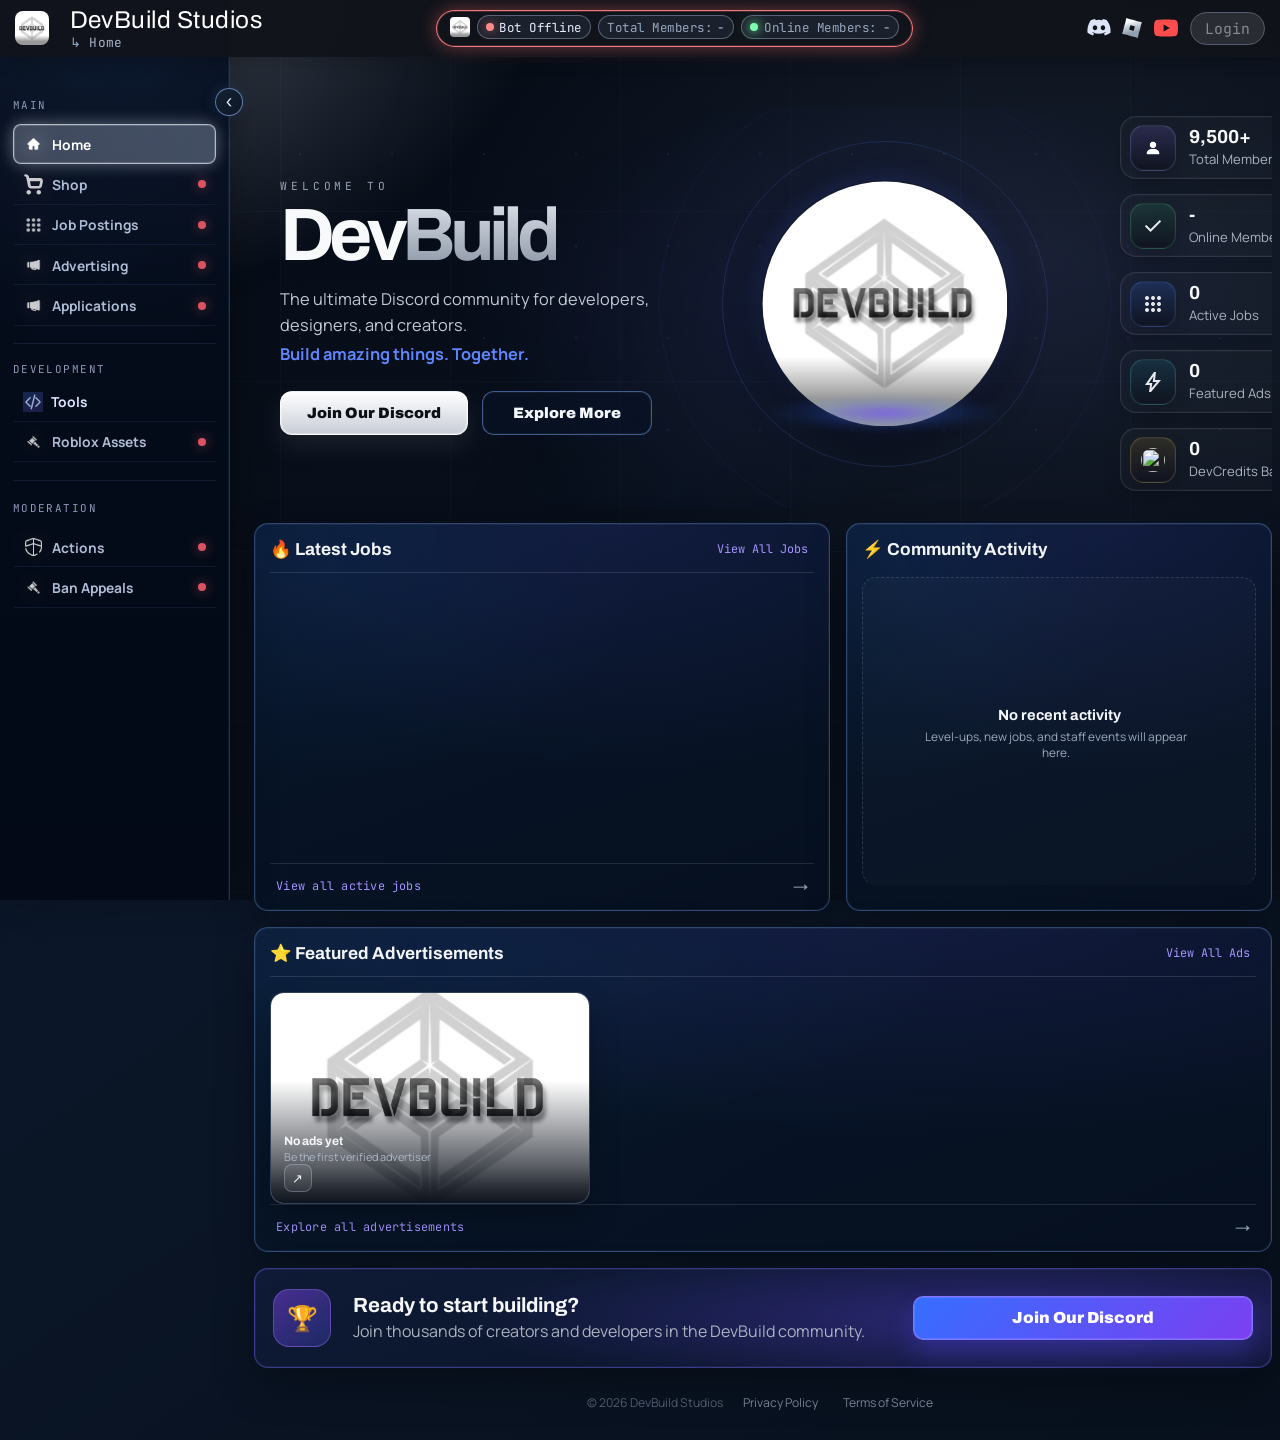
==== commit ab7df812: "Deploy website" ====
--- a/index.html
+++ b/index.html
@@ -1 +1 @@
-<!doctype html><html lang="en"><head><meta charset="utf-8"/><link rel="icon" type="image/png" href="./devbuild-logo.png"/><meta name="viewport" content="width=device-width,initial-scale=1"/><meta name="theme-color" content="#ffffff"/><meta name="description" content="DevBuild Studios - Ban Appeals and Community Hub"/><link rel="apple-touch-icon" href="./logo192.png"/><meta property="og:type" content="website"/><meta property="og:title" content="DevBuild Studios"/><meta property="og:description" content="Official DevBuild Studios Website"/><meta property="og:url" content="https://www.devbuildstudios.dev/"/><meta property="og:image" content="https://www.devbuildstudios.dev/embed-thumbnail.png"/><meta property="og:image:secure_url" content="https://www.devbuildstudios.dev/embed-thumbnail.png"/><meta property="og:image:type" content="image/png"/><meta property="og:image:width" content="768"/><meta property="og:image:height" content="768"/><meta name="twitter:card" content="summary_large_image"/><meta name="twitter:title" content="DevBuild Studios"/><meta name="twitter:description" content="Official DevBuild Studios website: Ban Appeals, Community updates, and more."/><meta name="twitter:image" content="https://www.devbuildstudios.dev/embed-thumbnail.png"/><title>DevBuild Studios</title><script defer="defer" src="./static/js/main.d8e6e115.js"></script><link href="./static/css/main.bc66c188.css" rel="stylesheet"></head><body><noscript>You need to enable JavaScript to run this app.</noscript><div id="root"></div></body></html>+<!doctype html><html lang="en"><head><meta charset="utf-8"/><link rel="icon" type="image/png" href="./devbuild-logo.png"/><meta name="viewport" content="width=device-width,initial-scale=1"/><meta name="theme-color" content="#ffffff"/><meta name="description" content="DevBuild Studios community hub for Discord ban appeals, verified advertisements, Roblox assets, jobs, applications, and DevBuild account tools."/><meta name="application-name" content="DevBuild Studios"/><link rel="preconnect" href="https://cdn.discordapp.com" crossorigin/><link rel="preconnect" href="https://fonts.googleapis.com"/><link rel="preconnect" href="https://fonts.gstatic.com" crossorigin/><link rel="preload" as="image" href="./devbuild-logo.png"/><link rel="preload" as="image" href="./embed-thumbnail.png"/><link rel="canonical" href="https://www.devbuildstudios.dev/"/><link rel="apple-touch-icon" href="./logo192.png"/><meta property="og:type" content="website"/><meta property="og:title" content="DevBuild Studios"/><meta property="og:description" content="The official DevBuild Studios community hub for appeals, Roblox assets, verified advertisements, jobs, and server tools."/><meta property="og:url" content="https://www.devbuildstudios.dev/"/><meta property="og:image" content="https://www.devbuildstudios.dev/embed-thumbnail.png"/><meta property="og:image:secure_url" content="https://www.devbuildstudios.dev/embed-thumbnail.png"/><meta property="og:image:type" content="image/png"/><meta property="og:image:width" content="768"/><meta property="og:image:height" content="768"/><meta name="twitter:card" content="summary_large_image"/><meta name="twitter:title" content="DevBuild Studios"/><meta name="twitter:description" content="DevBuild Studios community hub for appeals, Roblox assets, verified ads, jobs, and community tools."/><meta name="twitter:image" content="https://www.devbuildstudios.dev/embed-thumbnail.png"/><title>DevBuild Studios</title><script defer="defer" src="./static/js/main.201f067d.js"></script><link href="./static/css/main.57973c98.css" rel="stylesheet"></head><body><noscript>DevBuild Studios needs JavaScript enabled to load the community dashboard, ban appeal tools, Roblox asset listings, and account features.</noscript><div id="root"></div></body></html>
--- a/static/css/main.57973c98.css
+++ b/static/css/main.57973c98.css
@@ -0,0 +1 @@
+@import url(https://fonts.googleapis.com/css2?family=Manrope:wght@400;500;700&family=Archivo:wght@600;700&family=JetBrains+Mono:wght@500;700&display=swap);:root{--bg-0:#0b1628;--bg-1:#08111f;--sidebar-width:230px;--panel:#1f2733;--panel-soft:#242e3c;--line:#7d8fa7;--line-strong:#6f829d;--text:#edf3ff;--muted:#c8d2e2;--accent:#6f7f97;--accent-warm:#ffb266;--ok:#93f0ba;--danger:#ff9e9e;--shadow:0 20px 48px #00000059}*,:after,:before{box-sizing:border-box}body{background:linear-gradient(145deg,#081120,#0b1628 45%,#07101c);color:#edf3ff;color:var(--text);font-family:Manrope,sans-serif;margin:0;min-height:100vh;overflow-x:hidden;overflow-y:auto;padding-top:4.8rem;position:relative;scrollbar-width:none}.job-modern-icon{color:#f1f6fff5;filter:drop-shadow(0 4px 9px rgba(0,0,0,.22));height:25px;width:25px}.job-stat-icon{-webkit-backdrop-filter:blur(12px);backdrop-filter:blur(12px);border-radius:16px;box-shadow:inset 0 1px 0 #ffffff24,inset 0 0 0 1px hsla(0,0%,100%,.035),0 10px 22px #0003}.job-stat-icon-blue{background:linear-gradient(145deg,#3371ee7a,#133069b8)}.job-stat-icon-purple{background:linear-gradient(145deg,#845be07a,#392769b8)}.job-stat-icon-green{background:linear-gradient(145deg,#269f7e6b,#0e4943b8)}.job-last-icon{-webkit-backdrop-filter:blur(14px);backdrop-filter:blur(14px);border-radius:22px}.job-last-icon .job-modern-icon{color:#dbe8ff;filter:drop-shadow(0 0 14px rgba(104,157,255,.36));height:42px;width:42px}.job-recent-icon{-webkit-backdrop-filter:blur(10px);backdrop-filter:blur(10px);border-radius:15px;box-shadow:inset 0 1px 0 #ffffff1f,0 8px 18px #0000002e}.job-recent-icon .job-modern-icon{height:23px;width:23px}.feature-sidebar-admin{border-top:1px solid #91a7d21f;padding-top:.35rem}.feature-icon-admin{background:linear-gradient(145deg,#3671e647,#533a9d57);color:#b9d0ff}.feature-icon-admin svg{height:18px;width:18px}.admin-placeholder{align-items:center;background:radial-gradient(circle at 50% 10%,#4370d629,#0000 42%),#081426d1;border:1px solid #688ed347;border-radius:22px;box-shadow:inset 0 1px #ffffff0d,0 24px 60px #00000038;display:flex;flex-direction:column;gap:.8rem;justify-content:center;min-height:420px;padding:2.5rem;text-align:center}.admin-placeholder h3,.admin-placeholder p{margin:0}.admin-placeholder h3{color:#f4f7ff;font-size:clamp(1.7rem,3vw,2.5rem)}.admin-placeholder p{color:#9eacc3;line-height:1.65;max-width:620px}.admin-placeholder-icon{background:linear-gradient(145deg,#3066d56b,#36267085);border:1px solid #799eeb6b;border-radius:19px;color:#d9e6ff;display:grid;font-size:1.7rem;height:64px;place-items:center;width:64px}.admin-placeholder button,.admin-placeholder-badge{background:#274b8f47;border:1px solid #7fa3e85c;border-radius:999px;color:#dce8ff;font:inherit;padding:.6rem .9rem}.admin-placeholder button{cursor:pointer}.admin-forbidden-card{min-height:min(800px,calc(100vh - 8.1rem))}.admin-forbidden-code{color:#ff6c78d1;font-family:JetBrains Mono,monospace;font-size:.85rem;font-weight:800;letter-spacing:.32em;margin:1rem 0 -.75rem;position:relative;z-index:1}.admin-forbidden-return{background:linear-gradient(145deg,#9b314394,#501f34b8);border:1px solid #ff707c61;border-radius:11px;color:#fff0f2;cursor:pointer;font:700 .86rem Archivo,sans-serif;margin-top:1.6rem;min-height:44px;padding:.7rem 1.2rem;position:relative;transition:transform .16s ease,filter .16s ease;z-index:1}.admin-forbidden-return:hover{filter:brightness(1.12);transform:translateY(-2px)}.website-analytics-page{grid-gap:1rem;display:grid;gap:1rem;padding-bottom:2rem}.website-analytics-hero,.website-analytics-panel,.website-analytics-summary article{background:linear-gradient(145deg,#0c1c33f0,#081324e6);border:1px solid #6789c340;box-shadow:inset 0 1px #ffffff0a,0 16px 34px #0000002e}.website-analytics-hero{align-items:center;background:radial-gradient(circle at 80% 0,#4c7ee72b,#0000 38%),linear-gradient(145deg,#0c1c33f5,#081324eb);border-radius:20px;display:flex;gap:1.5rem;justify-content:space-between;min-height:150px;padding:1.8rem 2rem}.website-analytics-hero h3,.website-analytics-hero p{margin:0}.website-analytics-hero h3{color:#f5f8ff;font-size:clamp(1.8rem,3vw,2.55rem);margin-top:.25rem}.website-analytics-hero>div>p:last-child{color:#9eacc3;margin-top:.55rem}.website-analytics-live{align-items:center;background:#19685033;border:1px solid #48c79947;border-radius:999px;color:#baf5df;display:inline-flex;font-size:.78rem;gap:.55rem;padding:.62rem .85rem;white-space:nowrap}.website-analytics-live i{background:#4ce0a7;border-radius:50%;box-shadow:0 0 12px #4ce0a7a6;height:8px;width:8px}.website-analytics-summary{grid-gap:.8rem;display:grid;gap:.8rem;grid-template-columns:repeat(4,minmax(0,1fr))}.website-analytics-summary article{border-radius:16px;display:flex;flex-direction:column;justify-content:center;min-height:126px;padding:1.15rem 1.25rem}.website-analytics-summary small,.website-analytics-summary span{color:#8f9eb7}.website-analytics-summary span{font-size:.76rem;letter-spacing:.08em;text-transform:uppercase}.website-analytics-summary strong{color:#f4f7ff;font-size:2rem;margin:.3rem 0 .15rem}.website-analytics-summary small{font-size:.72rem}.website-analytics-summary .analytics-summary-warning{border-color:#ff68745c}.website-analytics-grid{grid-gap:.9rem;display:grid;grid-template-columns:minmax(0,1.45fr) minmax(300px,.75fr)}.website-analytics-panel{border-radius:18px}.website-analytics-panel-head{align-items:center;display:flex;gap:1rem;justify-content:space-between;margin-bottom:1rem}.website-analytics-panel-head small,.website-analytics-panel-head span{color:#8191aa;font-size:.68rem;letter-spacing:.08em;text-transform:uppercase}.website-analytics-panel-head h4{color:#f2f6ff;font-size:1.05rem;margin:.16rem 0 0}.analytics-hour-chart{grid-gap:.3rem;align-items:end;border-bottom:1px solid #7792c233;display:grid;gap:.3rem;grid-template-columns:repeat(24,minmax(5px,1fr));height:205px;padding-top:1rem}.analytics-hour-column{align-items:center;display:flex;flex-direction:column;gap:.45rem;height:100%;justify-content:flex-end}.analytics-hour-column>span{background:linear-gradient(180deg,#6f9cff,#345fc0);border-radius:5px 5px 2px 2px;box-shadow:0 0 12px #4f7ee733;min-height:4px;transition:height .22s ease;width:100%}.analytics-hour-column>span[style*="height: 0%"]{box-shadow:none;min-height:0}.analytics-hour-column small{color:#71819b;font-size:.53rem;min-height:14px;white-space:nowrap}.analytics-error-list,.analytics-popular-list,.analytics-status-list{grid-gap:.5rem;display:grid;gap:.5rem}.analytics-error-list>div,.analytics-popular-list>div{grid-gap:.7rem;align-items:center;background:#0c1b3094;border:1px solid #6986b829;border-radius:10px;display:grid;gap:.7rem;padding:.66rem .72rem}.analytics-popular-list>div{grid-template-columns:26px 1fr auto}.analytics-popular-list b{color:#7894c9;font-size:.72rem}.analytics-popular-list span{color:#cbd6e9;text-transform:capitalize}.analytics-popular-list strong{color:#f4f7ff}.analytics-status-list{grid-template-columns:repeat(auto-fit,minmax(100px,1fr))}.analytics-status-list>div{align-items:center;background:#0c1b3094;border:1px solid #6986b829;border-radius:10px;color:#eef3fc;display:flex;justify-content:space-between;padding:.75rem}.analytics-status{background:#466ebe3d;border-radius:6px;color:#dbe7ff;font:700 .7rem JetBrains Mono,monospace;padding:.22rem .4rem}.analytics-error-code,.analytics-status-4xx,.analytics-status-5xx{background:#a735463d;color:#ffb4bc}.analytics-errors-panel{min-height:280px}.analytics-error-list>div{grid-template-columns:auto 1fr}.analytics-error-code{border-radius:6px;font:700 .7rem JetBrains Mono,monospace;padding:.3rem .45rem}.analytics-error-list small,.analytics-error-list strong{display:block}.analytics-error-list strong{color:#dce5f5;font-size:.76rem}.analytics-error-list small{color:#7788a3;font-size:.66rem;margin-top:.16rem}.analytics-empty{color:#7f8fa8;margin:0}.analytics-empty-success{color:#87d8b8}.website-analytics-footnote{color:#6f7f98;font-size:.7rem;margin:0;text-align:center}@media (max-width:960px){.website-analytics-summary{grid-template-columns:repeat(2,minmax(0,1fr))}.website-analytics-grid{grid-template-columns:1fr}}@media (max-width:640px){.website-analytics-hero{align-items:flex-start;flex-direction:column;padding:1.25rem}.website-analytics-summary{grid-template-columns:1fr}.analytics-hour-chart{gap:.14rem}}.website-analytics-page{gap:1.15rem}.website-analytics-hero{background:#0000;border:0;border-radius:0;box-shadow:none;min-height:118px;padding:.6rem .1rem 1rem}.website-analytics-hero h3{font-size:clamp(1.85rem,2.8vw,2.35rem);letter-spacing:-.035em}.website-analytics-summary{gap:.95rem}.website-analytics-summary article.analytics-metric{display:flex;justify-content:space-between;min-height:160px;overflow:hidden;padding:1.25rem 1.25rem .9rem}.analytics-metric-main{grid-gap:1rem;align-items:center;display:grid;gap:1rem;grid-template-columns:64px 1fr}.analytics-metric-main>i{border:1px solid #ffffff14;border-radius:16px;box-shadow:inset 0 1px #ffffff1a,0 10px 24px #00000040;color:#edf3ff;display:grid;height:64px;place-items:center;width:64px}.analytics-metric-main svg{height:31px;width:31px}.analytics-metric-purple .analytics-metric-main>i{background:linear-gradient(145deg,#703dde9e,#341e70b8);color:#d7c4ff}.analytics-metric-blue .analytics-metric-main>i{background:linear-gradient(145deg,#2567d594,#12326cbd);color:#8fc2ff}.analytics-metric-green .analytics-metric-main>i{background:linear-gradient(145deg,#1484508a,#0d4833c2);color:#70f2a8}.analytics-metric-amber .analytics-metric-main>i{background:linear-gradient(145deg,#9d69128f,#4f370fc2);color:#ffb51d}.analytics-metric-main small,.analytics-metric-main span,.analytics-metric-main strong{display:block}.website-analytics-summary .analytics-metric-main strong{font-size:2rem;margin:.2rem 0 .1rem}.website-analytics-panel{min-height:280px;padding:1.25rem}.analytics-traffic-panel{min-height:0}.analytics-chart-shell{grid-gap:.55rem;display:grid;gap:.55rem;grid-template-columns:24px 1fr;height:235px}.analytics-y-axis{color:#71819a;display:flex;flex-direction:column;font-size:.58rem;height:205px;justify-content:space-between;padding-top:.1rem}.analytics-hour-chart{background:repeating-linear-gradient(180deg,#0000 0,#0000 calc(25% - 1px),#6984b433 25%);border-bottom-color:#6882b047;height:220px;min-width:620px;padding-top:0}.analytics-hour-column>span{background:linear-gradient(180deg,#9b5cff,#6232cc);box-shadow:0 0 14px #8546ff61;max-height:calc(100% - 24px);max-width:24px}.analytics-hour-column small{font-size:.56rem}.analytics-chart-shell{overflow-x:auto;overflow-y:hidden;scrollbar-color:#865bff8c #3c4f7029;scrollbar-width:thin}.analytics-chart-shell::-webkit-scrollbar{height:7px}.analytics-chart-shell::-webkit-scrollbar-track{background:#3c4f7029;border-radius:999px}.analytics-chart-shell::-webkit-scrollbar-thumb{background:#865bff8c;border-radius:999px}.analytics-line-chart-shell{grid-gap:.7rem;display:grid;gap:.7rem;grid-template-columns:28px minmax(0,1fr);height:245px;overflow:hidden}.analytics-line-chart{grid-gap:.45rem;background:repeating-linear-gradient(180deg,#0000 0,#0000 calc(25% - 1px),#6984b42e 25%);border-bottom:1px solid #6882b052;display:grid;gap:.45rem;grid-template-rows:minmax(0,1fr) 20px;min-width:0}.analytics-line-chart svg{height:100%;min-height:205px;overflow:visible;width:100%}.analytics-line-area{fill:#8f53ff24}.analytics-line-path{fill:none;stroke:#9b5cff;stroke-width:2.4;vector-effect:non-scaling-stroke;stroke-linecap:round;stroke-linejoin:round;filter:drop-shadow(0 0 10px rgba(143,83,255,.5))}.analytics-line-dot{fill:#8091b247;stroke:#0a182ceb;stroke-width:.8;vector-effect:non-scaling-stroke}.analytics-line-dot-active{fill:#d4c2ff;stroke:#8e5bff}.analytics-line-labels{color:#71819a;display:grid;font-size:.56rem;grid-template-columns:repeat(24,minmax(0,1fr))}.analytics-line-labels small{min-width:0;text-align:center;white-space:nowrap}.analytics-clean-chart-shell{grid-gap:.65rem;display:grid;gap:.65rem;grid-template-columns:30px minmax(0,1fr);height:230px}.analytics-clean-chart-shell .analytics-y-axis{height:198px}.analytics-clean-bar-chart{grid-gap:clamp(.18rem,.7vw,.55rem);align-items:stretch;background:linear-gradient(180deg,#6984b438 1px,#0000 0) 0 0 /100% 25%,linear-gradient(180deg,#0000 calc(100% - 21px),#040d1c38 calc(100% - 21px));border-bottom:1px solid #6f8bbc61;display:grid;gap:clamp(.18rem,.7vw,.55rem);grid-template-columns:repeat(24,minmax(0,1fr));height:218px;padding:0 .25rem}.analytics-clean-bar-column{grid-gap:.32rem;display:grid;gap:.32rem;grid-template-rows:minmax(0,1fr) 18px;min-width:0}.analytics-clean-bar-track{align-items:flex-end;display:flex;height:100%;justify-content:center}.analytics-clean-bar-track span{background:linear-gradient(180deg,#9d5cff,#5530b8);border-radius:5px 5px 1px 1px;box-shadow:0 0 16px #8b4fff6b;min-height:0;transition:height .18s ease;width:min(100%,18px)}.analytics-clean-bar-column small{color:#7c8ca6;font-size:clamp(.48rem,.62vw,.58rem);line-height:1;text-align:center;white-space:nowrap}.analytics-security-strip{grid-gap:.9rem;display:grid;gap:.9rem;grid-template-columns:repeat(4,minmax(0,1fr))}.analytics-security-strip span{grid-gap:.2rem;background:radial-gradient(circle at 16% 18%,#7c5cff1f,#0000 42%),#081224c2;border:1px solid #608bcd57;border-radius:16px;display:grid;gap:.2rem;padding:.9rem 1rem}.analytics-security-strip strong{color:#f7fbff;font-size:1.35rem}.analytics-security-strip small{color:#9caac0;font-size:.74rem;font-weight:900;letter-spacing:.08em;text-transform:uppercase}.analytics-security-list{grid-gap:.65rem;display:grid;gap:.65rem;max-height:520px;overflow:auto;padding-right:.15rem}.analytics-security-event{grid-gap:.85rem;align-items:center;background:#061020a8;border:1px solid #608bcd3d;border-radius:14px;display:grid;gap:.85rem;grid-template-columns:auto minmax(0,1fr) auto;padding:.82rem}.analytics-security-event-blocked,.analytics-security-event-denied{background:radial-gradient(circle at 0 50%,#ff68781a,#0000 36%),#061020a8;border-color:#ff687847}.analytics-security-event small,.analytics-security-event strong{display:block;min-width:0;overflow-wrap:anywhere}.analytics-security-event strong{color:#f3f7ff}.analytics-security-event small{color:#8f9db4;font-size:.74rem;margin-top:.22rem}.analytics-security-event button,.analytics-security-event em{background:#3f121eb8;border:1px solid #ff84925c;border-radius:12px;color:#ffc3cb;font:inherit;font-size:.78rem;font-weight:900;padding:.58rem .72rem}.analytics-security-event button{cursor:pointer}.analytics-security-event button:disabled{cursor:not-allowed;opacity:.65}.analytics-security-event em{background:#081224b3;border-color:#7f97bd42;color:#8998b1;font-style:normal;text-align:center}.analytics-security-warning{background:#412a0c75;border:1px solid #ffbe6457;border-radius:12px;color:#ffd796;margin:0 0 .8rem;padding:.72rem .85rem}.analytics-manual-ip-panel{grid-gap:.75rem;align-items:end;background:radial-gradient(circle at 0 50%,#5bdc9a1f,#0000 35%),#071420b8;border:1px solid #5bdc9a47;border-radius:16px;display:grid;gap:.75rem;grid-template-columns:minmax(220px,1fr) minmax(220px,.7fr) auto;margin-bottom:.85rem;padding:.9rem}.analytics-manual-ip-panel small,.analytics-manual-ip-panel span,.analytics-manual-ip-panel strong{display:block}.analytics-manual-ip-panel strong{color:#f3f7ff}.analytics-manual-ip-panel small,.analytics-manual-ip-panel span{color:#91a0b8;font-size:.76rem}.analytics-manual-ip-panel code{color:#8ff0b9;font-family:inherit}.analytics-manual-ip-panel label{grid-gap:.35rem;display:grid;gap:.35rem}.analytics-manual-ip-panel input{background:#040c1ac7;border:1px solid #7f97bd4d;border-radius:12px;color:#f6f9ff;min-height:42px;outline:none;padding:.65rem .75rem}.analytics-manual-ip-panel input:focus{border-color:#5bdc9a94;box-shadow:0 0 0 4px #5bdc9a1a}.analytics-manual-ip-panel button{background:linear-gradient(135deg,#1cab67f2,#0c7452f2);border:1px solid #5bdc9a6b;border-radius:12px;color:#effff6;cursor:pointer;font-weight:950;min-height:42px;padding:.65rem .9rem}.analytics-manual-ip-panel button:disabled{cursor:not-allowed;opacity:.58}.analytics-popular-list{gap:.65rem}.analytics-popular-list>div{border-radius:12px;grid-template-columns:36px 1fr auto;padding:.8rem}.analytics-popular-list b{background:linear-gradient(145deg,#673cd5c2,#332271d1);border-radius:8px;color:#e6dcff;display:grid;font-size:.9rem;height:34px;place-items:center;width:34px}.analytics-popular-list>div:nth-child(2) b{background:linear-gradient(145deg,#1f65c1b3,#13366cd1);color:#a9d2ff}.analytics-popular-list>div:nth-child(3) b{background:linear-gradient(145deg,#197e4cad,#0f4731d1);color:#96efbb}.analytics-popular-list>div>i{background:#5d6f9238;border-radius:999px;grid-column:2/4;height:4px;overflow:hidden}.analytics-popular-list>div>i>em{background:linear-gradient(90deg,#8353ff,#6940d9);border-radius:inherit;box-shadow:0 0 8px #7f4dff61;display:block;height:100%}.analytics-status-list{gap:.75rem;grid-template-columns:repeat(2,minmax(0,1fr))}.analytics-status-list>div{grid-gap:.6rem;border-radius:12px;display:grid;gap:.6rem;padding:1rem}.analytics-status-list>div>div{align-items:center;display:flex;gap:.75rem;justify-content:space-between}.analytics-status-list>div>i{background:#56698933;border-radius:999px;display:block;height:5px;overflow:hidden;width:100%}.analytics-status-list>div>div>strong{color:#f4f7ff;font-size:1rem}.analytics-status-panel{height:fit-content;min-height:0}.analytics-status-panel .analytics-status-list{align-content:start}.analytics-popular-panel{min-height:330px}.analytics-status-bar{background:#49d685;border-radius:inherit;display:block;height:100%}.analytics-status-bar-4xx,.analytics-status-bar-5xx{background:#ff6878}.analytics-status-list>div>small{color:#8d9bb2;font-size:.7rem}.analytics-error-success{align-items:center;display:flex;gap:1rem;min-height:155px;padding:1rem}.analytics-error-success>i{border:2px solid #3bd37c9e;border-radius:50%;color:#4fe08d;display:grid;font-style:normal;height:32px;place-items:center;width:32px}.analytics-error-success small,.analytics-error-success strong{display:block}.analytics-error-success strong{color:#55dd91}.analytics-error-success small{color:#8190a8;margin-top:.35rem}@media (max-width:1180px){.analytics-metric-main{gap:.7rem;grid-template-columns:52px 1fr}.analytics-metric-main>i{height:52px;width:52px}}@media (max-width:760px){.analytics-clean-chart-shell{grid-template-columns:24px minmax(640px,1fr);overflow-x:auto;overflow-y:hidden}.analytics-clean-bar-chart{min-width:640px}.analytics-clean-bar-track span{width:min(100%,16px)}.analytics-line-chart-shell{grid-template-columns:24px minmax(520px,1fr);overflow-x:auto}.analytics-line-chart{min-width:520px}.analytics-chart-shell{grid-template-columns:22px minmax(520px,1fr);width:100%}.analytics-hour-chart{gap:.22rem;min-width:520px}.analytics-hour-column>span{max-width:18px}.analytics-security-strip{grid-template-columns:repeat(2,minmax(0,1fr))}.analytics-security-event{grid-template-columns:auto minmax(0,1fr)}.analytics-security-event button,.analytics-security-event em{grid-column:1/-1;width:100%}.analytics-manual-ip-panel{grid-template-columns:1fr}}@media (max-width:460px){.analytics-clean-chart-shell{grid-template-columns:22px minmax(600px,1fr)}.analytics-clean-bar-chart{min-width:600px}.analytics-line-chart-shell{grid-template-columns:22px minmax(460px,1fr)}.analytics-line-chart{min-width:460px}.analytics-security-strip{grid-template-columns:1fr}.analytics-chart-shell{grid-template-columns:20px minmax(460px,1fr)}.analytics-hour-chart{min-width:460px}}.home-activity-loading{align-items:center;color:#9facbf;display:flex;flex-direction:column;gap:.7rem;justify-content:center;min-height:240px;text-align:center}.home-activity-loading-emoji{animation:homeActivityLoadingSpin .9s linear infinite;background:#5e41b429;border:1px solid #8567ff57;border-radius:50%;color:#a98cff;display:grid;font-size:1.45rem;height:42px;place-items:center;width:42px}.home-activity-loading strong{color:#c8d1df;font-size:.78rem}@keyframes homeActivityLoadingSpin{to{transform:rotate(1turn)}}.home-latest-jobs .home-mini-list-jobs{margin-top:.58rem;overflow:visible}.home-latest-jobs .home-job-row-detailed{align-items:center;background:linear-gradient(100deg,hsla(0,0%,100%,.045),hsla(0,0%,100%,.018));border:1px solid #758eb538;border-radius:12px;gap:.68rem;grid-template-columns:48px minmax(0,1fr) 58px;overflow:hidden;padding:.58rem .62rem;width:100%}.home-latest-jobs .home-job-row-detailed .home-row-icon{height:44px;justify-self:center;width:44px}.home-latest-jobs .home-job-copy{grid-gap:.14rem;align-content:center;display:grid;gap:.14rem;grid-template-rows:auto auto auto;min-width:0;overflow:hidden}.home-latest-jobs .home-job-copy-head{grid-gap:.55rem;align-items:center;display:grid;gap:.55rem;grid-template-columns:minmax(0,1fr) auto;min-width:0}.home-latest-jobs .home-job-copy-head strong{font-size:.8rem;line-height:1.15;min-width:0;overflow:hidden;text-overflow:ellipsis;white-space:nowrap}.home-latest-jobs .home-job-copy-head time{font-size:.61rem;line-height:1}.home-latest-jobs .home-job-description{font-size:.65rem;line-height:1.25;margin:0;min-width:0;text-overflow:ellipsis}.home-latest-jobs .home-job-tag-row{align-items:center;display:flex;gap:.28rem;min-height:15px;overflow:hidden}.home-latest-jobs .home-job-tag-row span{flex:0 0 auto;white-space:nowrap}.home-latest-jobs .home-job-open-btn{font-size:.58rem;justify-content:center;justify-self:end;min-height:28px;padding:.35rem .48rem;width:58px}@media (max-width:640px){.home-latest-jobs .home-job-row-detailed{gap:.45rem;grid-template-columns:42px minmax(0,1fr) 50px;padding:.5rem}.home-latest-jobs .home-job-open-btn{padding-inline:.3rem;width:50px}}.appeal-v3-summary{background:radial-gradient(circle at 8% 0,#3f76da1f,#0000 30%),linear-gradient(145deg,#0d1f39f0,#081528eb);border:1px solid #5b86cd57;border-radius:18px;box-shadow:inset 0 1px hsla(0,0%,100%,.045),0 16px 35px #0000002e;padding:1.15rem}.appeal-v3-summary h4{color:#f3f7ff;margin:0 0 .85rem}.appeal-v3-summary h4 span{background:#265fae38;border:1px solid #5b9aeb4d;border-radius:9px;display:grid;font-size:.9rem;height:30px;place-items:center;width:30px}.appeal-v3-summary-row{grid-gap:.65rem;background:#0000;border:0;gap:.65rem;grid-template-columns:minmax(210px,1.15fr) minmax(185px,1.1fr) minmax(130px,.72fr) minmax(190px,1.15fr) minmax(125px,.62fr);padding:0}.appeal-v3-meta,.appeal-v3-user{background:#08162aa8;border:1px solid #6689be38;border-radius:13px;box-shadow:inset 0 1px hsla(0,0%,100%,.035);min-height:88px;min-width:0;padding:.82rem .9rem}.appeal-v3-user{gap:.8rem}.appeal-v3-user .appeal-user-avatar{border:2px solid #729de78a;border-radius:50%;box-shadow:0 0 0 4px #2f59a31f,0 8px 18px #00000040;flex:0 0 54px;height:54px;width:54px}.appeal-v3-user .appeal-user-handle,.appeal-v3-user .appeal-user-name{margin:0}.appeal-v3-user .appeal-user-name{color:#f2f6ff;font-size:.95rem;font-weight:800;overflow:hidden;text-overflow:ellipsis;white-space:nowrap}.appeal-v3-user .appeal-user-handle{color:#8192ad;font:.72rem JetBrains Mono,monospace;margin-top:.2rem}.appeal-v3-meta{display:flex;flex-direction:column;gap:.45rem;justify-content:center}.appeal-v3-meta p{color:#8090a9;font-size:.68rem;gap:.38rem;letter-spacing:.045em;text-transform:uppercase}.appeal-v3-meta p span{filter:saturate(.75)}.appeal-v3-meta strong{color:#eaf0fb;font-size:.82rem;line-height:1.35;min-width:0;overflow:hidden;text-overflow:ellipsis}.appeal-v3-meta .badge-green,.appeal-v3-meta .badge-purple{max-width:100%;padding:.32rem .58rem;white-space:nowrap}.appeal-v3-meta .badge-purple{background:#6943bd75;box-shadow:inset 0 0 0 1px #a987f433;color:#d9caff}.appeal-v3-meta .badge-green{background:#1f7e546b;box-shadow:inset 0 0 0 1px #57d3912e;color:#baf4d5}@media (max-width:1180px){.appeal-v3-summary-row{grid-template-columns:repeat(2,minmax(0,1fr))}.appeal-v3-user{grid-column:1/-1}}@media (max-width:640px){.appeal-v3-summary{padding:.85rem}.appeal-v3-summary-row{grid-template-columns:1fr}.appeal-v3-user{grid-column:auto}.appeal-v3-meta,.appeal-v3-user{min-height:76px}}.home-latest-jobs .home-mini-list-jobs{grid-gap:.48rem;display:grid;gap:.48rem;grid-template-rows:repeat(3,78px);overflow:hidden}.home-latest-jobs .home-job-row-detailed{height:78px;max-height:78px;min-height:78px}.home-latest-jobs .home-job-description{display:block;overflow:hidden;text-overflow:clip;white-space:nowrap}.home-creations-panel{min-height:390px}.home-creations-panel .home-creation-grid{grid-gap:.8rem;display:grid;gap:.8rem;margin-top:.95rem;width:100%}.home-creation-card{background:#091426;border:1px solid #7f97bd57;border-radius:14px;box-shadow:0 14px 30px #0000003d;color:#fff;cursor:pointer;min-width:0;overflow:hidden;padding:0;position:relative;text-align:left;transition:transform .18s ease,border-color .18s ease,box-shadow .18s ease}.home-creation-card:hover{border-color:#b8c9e5a8;box-shadow:0 20px 36px #0000004d,0 0 20px #6584be24;transform:translateY(-4px)}.home-creations-panel .home-creation-card img{background:#091426;border:0;border-radius:0;display:block;height:clamp(150px,14vw,210px);max-height:none;object-position:center;padding:0;transition:transform .24s ease,filter .24s ease;width:100%}.home-creation-card:hover img{filter:brightness(.82);transform:scale(1.035)}.home-creation-overlay{grid-gap:.2rem .65rem;align-content:end;background:linear-gradient(180deg,#0000,#040a14f0);display:grid;gap:.2rem .65rem;grid-template-columns:minmax(0,1fr) auto;inset:auto 0 0;min-height:58%;padding:2.2rem .78rem .7rem;position:absolute}.home-creation-overlay strong{color:#f7f9fd;font-family:Archivo,sans-serif;font-size:.84rem;grid-column:1;line-height:1.2;margin:0}.home-creation-overlay small{color:#aeb9ca;font-size:.68rem;grid-column:1}.home-creation-overlay i{align-self:center;background:#ffffff14;border:1px solid #dce6f647;border-radius:8px;color:#eef3fb;display:grid;font-size:.82rem;font-style:normal;grid-column:2;grid-row:1/span 2;height:28px;place-items:center;width:28px}@media (max-width:640px){.home-latest-jobs .home-mini-list-jobs{grid-template-rows:repeat(3,74px)}.home-latest-jobs .home-job-row-detailed{height:74px;max-height:74px;min-height:74px}.home-creations-panel .home-creation-grid{grid-template-columns:1fr}.home-creations-panel .home-creation-card img{aspect-ratio:16/9;height:clamp(170px,48vw,220px)}}body::-webkit-scrollbar{display:none}#root{min-height:100vh;overflow-x:hidden;width:100%}.bg-noise{background:radial-gradient(900px 600px at 8% 0,#ebf3ff3d,#0000 48%),radial-gradient(1200px 780px at 82% 28%,#6d7d9a29,#0000 50%),linear-gradient(180deg,#070c16eb,#09101cfa);background-size:auto;inset:0;overflow:hidden;position:fixed;z-index:-1}.login-success-overlay{align-items:center;background:linear-gradient(145deg,#0f1115,#1a1f28 45%,#0f1115);display:flex;inset:0;justify-content:center;position:fixed;z-index:9999}.login-success-content{text-align:center}.login-success-text{color:#f6f9ff;font-family:Archivo,sans-serif;letter-spacing:.03em;margin-top:.75rem}.checkmark__circle{stroke-dasharray:166;stroke-dashoffset:166;stroke-width:2;stroke-miterlimit:10;stroke:#fff;fill:none;animation:stroke .6s cubic-bezier(.65,0,.45,1) forwards}.checkmark{stroke-width:2;stroke:#0f1115;stroke-miterlimit:10;animation:fill .4s ease-in-out .4s forwards,scale .3s ease-in-out .9s both;border-radius:50%;box-shadow:inset 0 0 0 0 #fff;display:block;height:56px;margin:0 auto;width:56px}.checkmark__check{stroke-dasharray:48;stroke-dashoffset:48;animation:stroke .3s cubic-bezier(.65,0,.45,1) .8s forwards;transform-origin:50% 50%}.bg-noise:after,.bg-noise:before{content:"";inset:-18%;pointer-events:none;position:absolute;will-change:transform,filter,opacity}.bg-noise:before{animation:none;background:radial-gradient(circle at 8% 6%,#e8f2ff2e,#0000 19%),radial-gradient(circle at 17% 12%,#c3d6f414,#0000 24%),repeating-linear-gradient(0deg,#a5b8d617 0 1px,#0000 1px 170px),repeating-linear-gradient(90deg,#a5b8d617 0 1px,#0000 1px 170px),radial-gradient(circle at 52% 50%,#ffffff05,#0000 42%);filter:none;opacity:.33;transform:none}.bg-noise:after{animation:none;background:radial-gradient(58% 52% at 13% 7%,#ffffff3d,#0000 58%),radial-gradient(58% 52% at 12% 14%,#6e89b22e,#0000 60%),linear-gradient(180deg,#0000 0 54%,#ffffff0a 78%,#0000);background-position:0 0,0 0,bottom;background-repeat:no-repeat,no-repeat,no-repeat;background-size:44% 44%,52% 52%,100% 11%;filter:saturate(.68) contrast(.92);opacity:.22;transform:none}.home-bg-logo{background-position:right 10% center;background-repeat:no-repeat;background-size:contain;filter:grayscale(1) brightness(1.55) contrast(.9);height:100vh;opacity:.11;right:0;top:0;width:min(46vw,740px);z-index:-1}.home-bg-logo,body:after{pointer-events:none;position:fixed}body:after{animation:intro-flash .75s ease-out forwards;background:#fff;content:"";inset:0;z-index:999}.corner-brand{align-items:center;border:0;border-radius:0;color:#fff;display:flex;font-family:JetBrains Mono,monospace;gap:.65rem;margin:0;min-height:0;padding:0;position:static;width:auto}.corner-brand-logo{border-radius:8px;height:34px;margin-right:.65rem;object-fit:contain;width:34px}.corner-brand-text-wrap{display:flex;flex-direction:column;line-height:1.05}.corner-brand-title{color:#fff;font-family:Archivo,sans-serif;font-size:1.52rem;letter-spacing:.02em}.corner-brand-category{color:#a8b6cd;font-family:JetBrains Mono,monospace;font-size:.8rem;letter-spacing:.03em;margin-top:.16rem}.top-user{gap:.75rem;justify-self:end;min-width:0;position:static;transform:none}.social-links,.top-user{align-items:center;display:inline-flex}.social-links{gap:.4rem}.social-btn{align-items:center;background:#0000;border:0;color:#dbe5f7;display:inline-flex;height:24px;justify-content:center;line-height:1;text-decoration:none;transition:color .18s ease,transform .18s ease;width:24px}.social-btn-roblox{height:30px;width:30px}.social-btn:hover{color:#fff;transform:translateY(-1px)}.social-icon{fill:currentColor;display:block;height:100%;width:100%}.social-icon-image{object-fit:contain}.social-icon-roblox-large{transform:scale(1.08)}.social-icon-youtube{color:#ff4c4c}.feature-sidebar{background:radial-gradient(420px 520px at 50% 0,#294b8b29,#0000 72%),linear-gradient(180deg,#050d1bf0,#030a16f5);border-right:1px solid #3b5c997a;bottom:0;box-shadow:inset -1px 0 0 #5b80cb1f,12px 0 34px #00000038;display:flex;flex-direction:column;left:0;padding:1.35rem .8rem 1rem;position:fixed;top:4.8rem;transition:width .22s ease,padding .22s ease,background .22s ease;width:230px;width:var(--sidebar-width);z-index:9}.feature-sidebar-toggle{background:linear-gradient(145deg,#152132fa,#0c1727fa);border:1px solid #6889bce0;border-radius:999px;box-shadow:0 8px 18px #00000047,0 0 14px #5280d238;color:#e6f0ff;cursor:pointer;display:inline-grid;font-family:JetBrains Mono,monospace;font-size:1.05rem;height:28px;line-height:1;place-items:center;position:absolute;right:-14px;top:.72rem;transition:transform .18s ease,border-color .18s ease,filter .18s ease;width:28px;z-index:2}.feature-sidebar-toggle-mobile{display:none}.feature-sidebar-toggle:hover{border-color:#97b5e6fa;filter:brightness(1.08);transform:translateX(-1px)}.feature-sidebar-main{border-bottom:1px solid #4965a033;display:flex;flex-direction:column;padding-bottom:1.1rem}.feature-sidebar-bottom{border-bottom:0;display:flex;flex-direction:column;margin-top:1.3rem;padding-bottom:0}.feature-sidebar-title{color:#8d9ab8;font-family:JetBrains Mono,monospace;font-size:.68rem;letter-spacing:.13em;margin:0 0 .72rem;text-transform:uppercase;transition:opacity .18s ease,transform .18s ease}.feature-sidebar-title-secondary{padding-top:0}.feature-item{align-items:center;background:#0000;border:1px solid;border-color:#0000 #0000 #4460982e;border-radius:0;box-shadow:none;color:#dbe6ff;cursor:pointer;display:flex;font-family:Manrope,sans-serif;font-size:.86rem;font-weight:700;justify-content:space-between;margin-bottom:0;min-height:40px;overflow:visible;padding:.56rem .58rem;position:relative;text-align:left;transition:color .18s ease,background .18s ease,border-color .18s ease,box-shadow .18s ease,padding .18s ease;width:100%}.feature-item-label-wrap{align-items:center;display:inline-flex;min-width:0}.feature-icon{align-items:center;color:#9aabd2;display:inline-flex;justify-content:center;margin-right:.52rem;min-width:1.35em;transition:margin .18s ease}.feature-icon-img{filter:drop-shadow(0 0 8px rgba(226,234,245,.18));height:1.28rem;mix-blend-mode:screen;object-fit:contain;opacity:.94;width:1.28rem}.feature-item-active .feature-icon-img{filter:drop-shadow(0 0 10px rgba(242,246,255,.48));opacity:1}.feature-label{display:inline-block;max-width:150px;overflow:hidden;transition:opacity .18s ease,max-width .18s ease;white-space:nowrap}.feature-sidebar-collapsed{padding-left:.55rem;padding-right:.55rem}.feature-sidebar-collapsed .feature-sidebar-main{padding-bottom:.7rem}.feature-sidebar-collapsed .feature-sidebar-bottom{margin-top:.8rem}.feature-sidebar-collapsed .feature-sidebar-title{margin-bottom:.35rem;opacity:0;transform:translateX(-6px)}.feature-sidebar-collapsed .feature-item{justify-content:center;padding-left:.2rem;padding-right:.2rem}.feature-sidebar-collapsed .feature-item-info,.feature-sidebar-collapsed .feature-label{max-width:0;min-width:0;opacity:0;pointer-events:none}.feature-sidebar-collapsed .feature-icon{margin-right:0}.sidebar-user-card{background:radial-gradient(220px 120px at 25% 0,#2d5db52e,#0000 72%),linear-gradient(155deg,#0a192fc7,#071223f0);border:1px solid #334e7dd1;box-shadow:inset 0 0 0 1px rgba(197,218,255,.055),0 12px 28px #00000038;margin-top:auto;overflow:hidden;padding:0;transition:opacity .18s ease,transform .18s ease,max-height .18s ease,padding .18s ease,border-color .18s ease}.sidebar-user-card-normal{background:radial-gradient(180px 110px at 8% 0,#3382ff38,#0000 70%),radial-gradient(180px 120px at 100% 18%,#46ebff14,#0000 72%),linear-gradient(155deg,#0a1934db,#071223f5);border-color:#334e7dd1}.sidebar-user-card-boosting{background:radial-gradient(220px 120px at 25% 0,#9d50ff33,#0000 72%),linear-gradient(155deg,#171132d1,#091223f0);border-color:#bc68ffe0;box-shadow:inset 0 0 0 1px #e0beff1f,0 0 24px #a853ff2e,0 12px 28px #0000003d}.sidebar-user-card-banned{background:radial-gradient(220px 120px at 25% 0,#ff48622e,#0000 72%),linear-gradient(155deg,#320e1bd1,#091223f0);border-color:#ff5d74eb;box-shadow:inset 0 0 0 1px #ffbec71f,0 0 24px #ff4c6929,0 12px 28px #0000003d}.sidebar-user-card-trigger{background:#0000;border:0;border-radius:12px;color:inherit;cursor:pointer;display:block;margin:0;position:relative;text-align:left;transition:transform .18s ease,filter .18s ease;width:100%}.sidebar-user-card-trigger:hover{filter:brightness(1.08);transform:translateY(-1px)}.sidebar-user-card-trigger:hover .sidebar-user-avatar{border-color:#a9c5fff5;box-shadow:0 0 22px #5388ff5c}.sidebar-user-card-trigger:focus-visible{border-radius:10px;outline:2px solid #7da5ffc7;outline-offset:4px}.sidebar-user-top{grid-gap:.78rem;align-items:center;display:grid;gap:.78rem;grid-template-columns:50px minmax(0,1fr);padding:.78rem .78rem .72rem}.sidebar-user-avatar-wrap{height:50px;position:relative;width:50px}.sidebar-user-avatar{border:1px solid #80a4f5d6;border-radius:999px;box-shadow:0 0 0 3px #4c7aff14,0 0 20px #4570e647;height:50px;object-fit:cover;width:50px}.sidebar-user-online{background:#45d779;border:2px solid #0a172b;border-radius:999px;bottom:0;height:12px;position:absolute;right:-1px;width:12px}.sidebar-user-main{min-width:0}.sidebar-user-name-row{align-items:center;display:flex;gap:.38rem;min-width:0}.sidebar-user-name-row strong{color:#f3f7ff;font-size:.9rem;line-height:1.1;overflow:hidden;text-overflow:ellipsis;white-space:nowrap}.sidebar-user-dot{background:#45d779;border-radius:999px;box-shadow:0 0 10px #45d77994;flex:0 0 auto;height:7px;width:7px}.sidebar-user-main p{color:#95abc9;font-family:JetBrains Mono,monospace;font-size:.63rem;margin:.22rem 0 0;white-space:nowrap}.sidebar-user-status{border-radius:999px;display:inline-flex;font-size:.72rem;font-weight:900;line-height:1;margin-top:.34rem;padding:.2rem .52rem;width:fit-content}.sidebar-user-status-clean{background:#25be6733;border:1px solid #57e48f38;color:#b9ffd1}.sidebar-user-status-banned{background:#ff526926;border:1px solid #ff748442;color:#ffd1d8}.sidebar-user-perks{grid-gap:.28rem;border-bottom:1px solid #37538485;border-top:1px solid #37538485;display:grid;gap:.28rem;margin:0;min-height:56px;padding:.74rem 2rem .74rem .78rem;position:relative}.sidebar-user-perk{align-items:center;background:#0000;border:0;border-radius:999px;color:#aebdd3;color:#d7e4ff;display:flex;font-size:.66rem;font-size:.76rem;font-weight:800;gap:.28rem;line-height:1.2;min-width:0;padding:0;white-space:nowrap;width:fit-content}.sidebar-user-perk>span{color:#c37aff;flex:0 0 auto;font-size:.74rem}.sidebar-user-perk small{color:#7f8fae;font-size:.61rem;font-weight:800;min-width:0;overflow:hidden;text-overflow:ellipsis;white-space:nowrap}.sidebar-user-perk-role>span{color:#68e8ff}.sidebar-user-boost-date{color:#9dafcc;font-size:.71rem;font-weight:700}.sidebar-user-arrow{color:#dce8ff;font-size:1.45rem;line-height:1;pointer-events:none;position:absolute;right:.78rem;top:calc(50% + 1.25rem);transform:translateY(-50%)}.sidebar-profile-popover{grid-gap:.42rem;background:radial-gradient(180px 90px at 20% 0,#3a68c624,#0000 72%),#051020bd;border:1px solid #42629db8;border-radius:11px;box-shadow:inset 0 0 0 1px rgba(200,220,255,.045);display:grid;gap:.42rem;margin:.15rem 0 .72rem;padding:.58rem}.sidebar-profile-row{align-items:center;display:flex;gap:.65rem;justify-content:space-between}.sidebar-profile-row span{color:#8fa0bd;font-size:.66rem;font-weight:800}.sidebar-profile-row strong{color:#edf5ff;font-size:.68rem;font-weight:900;min-width:0;overflow:hidden;text-align:right;text-overflow:ellipsis;white-space:nowrap}.sidebar-profile-modal-backdrop{-webkit-backdrop-filter:blur(10px);backdrop-filter:blur(10px);background:radial-gradient(760px 420px at 50% 35%,#2b5baa2e,#0000 72%),#020812b8;inset:0;padding:1.2rem;position:fixed;z-index:60}.sidebar-profile-modal{background:radial-gradient(620px 280px at 12% 0,#1b6ee03d,#0000 72%),radial-gradient(420px 220px at 88% 0,#8c36e433,#0000 70%),linear-gradient(155deg,#07162bfa,#040f20fc);border:1px solid #759effe0;border-radius:14px;box-shadow:inset 0 0 0 1px #e0ebff1a,0 0 58px #6343ff3d,0 28px 70px #0000007a;padding:2rem 2.05rem 1.55rem;position:relative;width:min(760px,94vw)}.sidebar-profile-modal-close{background:#0c1930c7;border:1px solid #6380bcb8;border-radius:10px;color:#dce8ff;cursor:pointer;font-size:1.15rem;height:40px;line-height:1;position:absolute;right:.78rem;top:.78rem;width:40px}.sidebar-profile-modal-head{grid-gap:1.25rem;display:grid;gap:1.25rem;grid-template-columns:104px minmax(0,1fr) minmax(210px,.45fr);padding-right:2.8rem}.sidebar-profile-modal-head img{border:1px solid #749cffb8;border-radius:999px;box-shadow:0 0 0 4px #3f80ff14,0 0 34px #4c7aff47;height:104px;object-fit:cover;width:104px}.sidebar-profile-kicker{color:#8fa0bd;font-family:JetBrains Mono,monospace;font-size:.72rem;letter-spacing:.12em;margin:0;text-transform:uppercase}.sidebar-profile-modal-head h3{color:#f5f9ff;font-family:Archivo,sans-serif;font-size:1.85rem;letter-spacing:-.025em;margin:.25rem 0 0}.sidebar-profile-modal-head span{align-items:center;color:#9fb0cb;display:flex;font-family:JetBrains Mono,monospace;font-size:.78rem;gap:.45rem;margin-top:.2rem;word-break:break-word}.sidebar-profile-modal-head span button{background:#0000;border:0;color:#a9bbd8;cursor:pointer;font-size:.92rem;height:22px;width:22px}.sidebar-profile-status-card{background:#07182ead;border:1px solid #395b8ec7;border-radius:12px;gap:1rem;min-height:66px;padding:.86rem 1rem}.sidebar-profile-status-card strong{align-items:center;color:#4df184;display:flex;font-size:.95rem;gap:.42rem}.sidebar-profile-status-card strong span{background:#3ee86f;border-radius:999px;box-shadow:0 0 14px #3ee86f7a;height:10px;width:10px}.sidebar-profile-status-card.is-banned strong{color:#ff7d90}.sidebar-profile-status-card.is-banned strong span{background:#ff5d74;box-shadow:0 0 14px #ff5d7480}.sidebar-profile-status-card p{color:#9fb0cb;font-size:.82rem;margin:.3rem 0 0}.sidebar-profile-shield{color:#91a5cd4d;font-size:2rem}.sidebar-profile-divider{background:linear-gradient(90deg,#0000,#5f7eb773,#0000);height:1px;margin:1.5rem 0 1.35rem}.sidebar-profile-modal-grid{grid-gap:1rem;display:grid;gap:1rem;grid-template-columns:repeat(2,minmax(0,1fr));margin-top:0}.sidebar-profile-modal-row{grid-gap:.95rem;align-items:center;background:radial-gradient(140px 80px at 0 0,#4a88ff29,#0000 70%),#050f1e85;border:1px solid #4974c4c7;border-radius:13px;display:grid;gap:.95rem;grid-template-columns:56px minmax(0,1fr);min-height:106px;padding:1.05rem 1.15rem}.sidebar-profile-modal-row>div>span{color:#95abc9;display:block;font-family:JetBrains Mono,monospace;font-size:.72rem;letter-spacing:.045em;text-transform:uppercase}.sidebar-profile-modal-row strong{color:#edf5ff;display:block;font-size:1.05rem;margin-top:.45rem;word-break:break-word}.sidebar-profile-modal-row strong small{color:#b66cff;margin-left:.34rem}.sidebar-profile-modal-row p{color:#a874ff;font-size:.8rem;font-weight:800;margin:.35rem 0 0}.sidebar-profile-tile-icon{background:linear-gradient(145deg,#445abe6b,#1d29609e);border:1px solid #5f7cca5c;border-radius:10px;color:#8d8cff;display:inline-grid;font-size:1.45rem;height:54px;place-items:center;width:54px}.sidebar-profile-tile-icon.purple{background:linear-gradient(145deg,#6936a16b,#2a1e58a8);color:#d67bff}.sidebar-profile-modal-row:nth-child(3){grid-column:1/2}.sidebar-profile-modal-actions{display:flex;justify-content:flex-end;margin-top:0}.sidebar-profile-logout{align-items:center;background:radial-gradient(160px 70px at 20% 0,#ff75882e,#0000 72%),linear-gradient(135deg,#66162bd1,#2d0e1deb);border:1px solid #ff6a7cb8;border-radius:12px;box-shadow:inset 0 0 0 1px #ffcdd414,0 12px 26px #ff486229;color:#ffdce1;cursor:pointer;display:inline-flex;font-weight:900;gap:.48rem;justify-content:center;min-height:44px;padding:0 1.15rem;transition:transform .18s ease,filter .18s ease}.sidebar-profile-logout:hover{filter:brightness(1.08);transform:translateY(-1px)}.sidebar-user-logout{align-items:center;background:#0f22429e;border:1px solid #3c5b94bd;border-radius:9px;color:#ff777f;cursor:pointer;display:inline-flex;font-weight:900;gap:.44rem;justify-content:center;min-height:35px;transition:transform .18s ease,border-color .18s ease,background .18s ease;width:calc(100% - 1.1rem)}.sidebar-user-logout-compact{background:#0b1b349e;border-color:#304b7ac2;color:#ff5f67;font-size:.82rem;margin:.62rem .55rem;min-height:42px}.sidebar-user-logout:hover{background:#142b51bf;border-color:#7393d3db;transform:translateY(-1px)}.feature-sidebar-collapsed .sidebar-user-card{border-color:#0000;max-height:0;opacity:0;padding-bottom:0;padding-top:0;pointer-events:none}.feature-item:before{background:linear-gradient(90deg,#dae4f61f,#aab8d038);border-radius:8px;bottom:0;content:"";left:0;opacity:0;position:absolute;right:0;top:0;transition:opacity .18s ease,box-shadow .18s ease;width:auto;z-index:-1}.feature-item:hover{background:#d2def214;border-color:#d7e1f242;color:#fff}.feature-item:hover:before{opacity:.2}.feature-item-active{background:linear-gradient(90deg,#d6e1f529,#8a99b43d);border-color:#e0e8f6b8;border-radius:8px;box-shadow:inset 0 0 0 1px #f2f6ff2e,0 0 18px #e0e8f633;color:#fff}.feature-item-active:before{box-shadow:0 0 16px #e8eef83d;opacity:1}.feature-item-offline{background:#0000;border-color:#0000 #0000 #4460982e;color:#aebbd4}.feature-item-offline:after{background:#ff5f6d;border-radius:999px;box-shadow:0 0 12px #ff5f6d9e;content:"";flex:0 0 auto;height:8px;margin-left:.55rem;opacity:.86;width:8px}.feature-item-offline .feature-icon-img{filter:drop-shadow(0 0 8px rgba(255,95,109,.16)) saturate(.78);opacity:.78}.feature-item-offline:hover{background:linear-gradient(90deg,#ff5d6c1f,#7a46570d),#111c2d80;border-color:#ff76825c;box-shadow:inset 0 0 0 1px #ff85900f,0 0 16px #ff5f6d14;color:#fff4f6}.feature-item-offline.feature-item-active{background:linear-gradient(90deg,#ff5f6d38,#5f354542),#0f192bb3;border-color:#ff8e97b8;box-shadow:inset 0 0 0 1px #ffb9bf1f,0 0 20px #ff5f6d2e;color:#fff}.feature-item-notice{border-color:#ffd880f2;box-shadow:inset 0 0 0 1px #ffdd8e33,0 0 14px #ffcc5559}.feature-item-info{align-items:center;background:#ffd35e26;border:1px solid #ffd880f2;border-radius:999px;box-shadow:0 0 10px #ffce4f59;color:#ffe8ab;display:inline-flex;font-family:JetBrains Mono,monospace;font-size:.7rem;height:18px;justify-content:center;min-width:18px}.feature-item-disabled{cursor:not-allowed;filter:grayscale(.35);opacity:.48}.home-actions{align-items:center;display:inline-flex;gap:.55rem;margin-top:.95rem}.feature-quick-btn{background:#ffffff29;border:1px solid #91a2bacc;border-radius:999px;color:#eef4ff;cursor:pointer;font-family:JetBrains Mono,monospace;font-size:.78rem;padding:.34rem .8rem;text-decoration:none}.feature-quick-link{align-items:center;display:inline-flex;justify-content:center}.home-showcase{margin:0 auto;min-width:0;padding:.45rem 0 .4rem;text-align:center;width:min(1620px,calc(100vw - 230px - 1.2rem));width:min(1620px,calc(100vw - var(--sidebar-width) - 1.2rem))}.home-hero{align-content:center;background:radial-gradient(70% 100% at 88% 18%,#6938d238,#0000 67%),radial-gradient(58% 80% at 13% 20%,#277ee833,#0000 70%),linear-gradient(155deg,#0a182cfa,#081221fa);border:1px solid #5271a6c7;border-radius:18px;box-shadow:inset 0 0 0 1px #bcd2f814,0 22px 48px #00000057;display:grid;justify-items:center;min-height:360px;overflow:hidden;padding:clamp(1.15rem,3vw,2.2rem) clamp(1rem,4vw,3.2rem);position:relative}.home-hero:before{background:linear-gradient(90deg,#0000 0 31%,#7996cd14 50%,#0000 69%),radial-gradient(circle,#7ea4ee3d 0 1px,#0000 1.5px);background-size:100% 100%,136px 136px;content:"";inset:0;opacity:.16;pointer-events:none;position:absolute}.home-hero:after{background:linear-gradient(90deg,#0000,#6b8bc7c2,#0000);content:"";height:1px;inset:auto 5% 0;opacity:.72;position:absolute}.home-crest{background:linear-gradient(160deg,#f3f7fff5,#acb9d1e0);border:1px solid #e6efffc2;border-radius:999px;filter:drop-shadow(0 16px 24px rgba(0,0,0,.46));height:78px;object-fit:contain;padding:.22rem;position:relative;width:78px;z-index:2}.home-hero-card{background:#0000;border:0;box-shadow:none;max-width:840px;padding:.65rem 0 0;position:relative;width:100%;z-index:2}.home-hero-title{color:#f5f8ff;font-family:Archivo,sans-serif;font-size:clamp(2.35rem,4vw,4.15rem);letter-spacing:-.045em;line-height:1.06;margin:0;max-width:100%;text-shadow:0 16px 32px #00000052;white-space:normal}.home-hero-title span{background:linear-gradient(90deg,#dbe5ff 0 28%,#2f86ff 48%,#8d48ff)}.home-hero-lead{color:#d7dfed;font-size:1.03rem;line-height:1.6;margin:.85rem auto 0;max-width:690px}.home-hero-actions{justify-content:center;margin-top:1.2rem}.home-btn{border:1px solid #3a6ec9c7;border-radius:12px;cursor:pointer;font-family:Archivo,sans-serif;font-size:.94rem;font-weight:900;min-width:188px;padding:.82rem 1.62rem;text-decoration:none;transition:transform .22s ease,filter .22s ease,box-shadow .22s ease}.home-btn:hover{filter:brightness(1.06);transform:translateY(-2px)}.home-btn-primary{background:linear-gradient(100deg,#2e83ff,#7847ff);border-color:#5b94fff2;box-shadow:0 12px 28px #4658ff5c,inset 0 0 0 1px #c5e0ff33;color:#f5f9ff}.home-btn-secondary{background:#08142675;border-color:#5c7cb1b3;box-shadow:inset 0 0 0 1px #c9dbff0f;color:#edf4ff}.home-hero-stats{align-items:center;display:flex;flex-wrap:wrap;gap:.95rem;justify-content:center;margin-top:1.15rem}.home-stat-chip{align-items:center;background:linear-gradient(145deg,#142743c2,#091527c2);border:1px solid #5377b1c7;border-radius:12px;box-shadow:inset 0 0 0 1px #d5e5ff0f,0 14px 24px #00000029;color:#e7f0ff;display:inline-flex;font-family:JetBrains Mono,monospace;font-size:.76rem;gap:.55rem;padding:.58rem 1.05rem}.home-stat-icon-img{filter:drop-shadow(0 0 9px rgba(87,132,255,.3));height:1.05rem;mix-blend-mode:screen;object-fit:contain;opacity:.95;width:1.05rem}.home-cube,.home-orbit,.home-star{pointer-events:none;position:absolute;z-index:1}.home-orbit{background:#13478814;border:1px solid #3a8cff94;box-shadow:0 0 34px #237aff2e;clip-path:polygon(50% 0,92% 25%,92% 75%,50% 100%,8% 75%,8% 25%)}.home-orbit-large{height:150px;left:72px;top:58px;width:150px}.home-orbit-mid{bottom:48px;height:92px;left:48px;width:92px}.home-orbit-small{height:48px;left:225px;opacity:.58;top:158px;width:48px}.home-cube{background:linear-gradient(35deg,#1c76ff42,#7d29ff70);border:1px solid #646effbf;box-shadow:0 0 44px #4e52ff6b,inset 0 0 34px #2e89ff59;clip-path:polygon(50% 0,96% 24%,88% 78%,50% 100%,12% 78%,4% 24%);height:170px;right:80px;top:96px;width:170px}.home-star{background:#986bff;border-radius:50%;box-shadow:0 0 10px #986bff;height:3px;width:3px}.home-star-one{left:205px;top:38px}.home-star-two{right:250px;top:42px}.home-benefits{grid-gap:.8rem;background:radial-gradient(70% 110% at 50% -40%,#406fc424,#0000 72%),linear-gradient(160deg,#0a1627f2,#07111ff0);border:1px solid #446297a8;border-radius:18px;box-shadow:inset 0 0 0 1px #c6d8f014,0 16px 34px #00000047;display:grid;gap:.8rem;grid-template-columns:repeat(3,minmax(0,1fr));margin:1rem auto 0;max-width:100%;padding:1rem}.home-benefit-card{background:linear-gradient(145deg,#14243dc2,#091526bd);border:1px solid #48679e85;border-radius:14px;box-shadow:inset 0 0 0 1px #d8e6ff0a;padding:1.08rem;position:relative;text-align:left}.home-benefit-card h3{color:#f3f8ff;font-family:Archivo,sans-serif;font-size:1.08rem;letter-spacing:-.01em;margin:0}.home-benefit-card p{color:#c9d5e9;font-size:.95rem;line-height:1.45;margin:.52rem 0 0}.home-footer-brand{background:radial-gradient(72% 130% at 50% -60%,#5076be29,#0000 72%),#091424c7;border:1px solid #44629794;border-radius:18px;box-shadow:inset 0 0 0 1px #dae7ff0d;margin:1rem auto 0;padding:1.05rem 1rem;text-align:center}.home-footer-crest{background:#161c2899;border:1px solid #b5c7e366;border-radius:999px;height:66px;object-fit:contain;opacity:.95;padding:.22rem;width:66px}.home-footer-brand h3{color:#e8f1ff;font-family:Archivo,sans-serif;font-size:clamp(1.35rem,2.3vw,1.85rem);letter-spacing:.01em;margin:.5rem 0 0}.home-footer-subline{color:#c6d3e8;font-size:.95rem;line-height:1.42;margin:.45rem auto 0;max-width:760px}.home-footer-meta{align-items:center;display:flex;flex-wrap:wrap;gap:.48rem;justify-content:center;margin:.72rem auto 0}.home-footer-meta span{background:#1f2838ad;border:1px solid #9eb2ce85;border-radius:999px;color:#dfebff;font-family:JetBrains Mono,monospace;font-size:.72rem;padding:.25rem .58rem}.home-built{background:radial-gradient(74% 92% at 50% -24%,#426dbf29,#0000 74%),linear-gradient(160deg,#091425f0,#07111ff0);border:1px solid #446297a8;border-radius:18px;box-shadow:inset 0 0 0 1px #cee0ff12,0 18px 38px #0000003d;margin:1rem auto .5rem;max-width:100%;padding:1.4rem}.home-built-title{color:#f1f6ff;font-family:Archivo,sans-serif;font-size:clamp(1.72rem,2.8vw,2.55rem);letter-spacing:-.035em;margin:0}.home-built-lead{color:#c9d6ea;font-size:1.03rem;line-height:1.5;margin:.62rem auto 0;max-width:820px}.home-built-grid{grid-gap:.9rem;display:grid;gap:.9rem;grid-template-columns:repeat(4,minmax(0,1fr));margin-top:1.2rem}.home-built-card{background:radial-gradient(90% 70% at 50% 0,#3a68be1f,#0000 72%),linear-gradient(160deg,#0b192df0,#07111ff0);border:1px solid #4a69a0a8;border-radius:16px;box-shadow:inset 0 0 0 1px #c8d8f214,0 12px 26px #00000038;display:flex;flex-direction:column;padding:.78rem .78rem .86rem;text-align:left;transition:transform .2s ease,border-color .2s ease,box-shadow .2s ease}.home-built-card:hover{border-color:#6d90cddb;box-shadow:inset 0 0 0 1px #d5e5ff14,0 16px 30px #00000047;transform:translateY(-3px)}.home-built-card-image{aspect-ratio:16/9;background:#0d121ce6;border:1px solid #7492c257;border-radius:14px;object-fit:cover;width:100%}.home-built-card h3{color:#edf4ff;font-family:Archivo,sans-serif;font-size:1.08rem;letter-spacing:-.015em;margin:.68rem 0 0}.home-built-card p{color:#c5d2e7;font-size:.92rem;line-height:1.45;margin:.46rem 0 0;min-height:5.35rem}.home-built-btn{background:linear-gradient(150deg,#2c69d67a,#142b50ad);border:1px solid #7499d5b8;border-radius:12px;color:#f3f8ff;cursor:pointer;font-family:Archivo,sans-serif;font-size:.95rem;margin-top:auto;padding:.56rem .72rem;text-align:center;text-decoration:none;transition:transform .2s ease,filter .2s ease,box-shadow .2s ease}.home-built-btn:hover{box-shadow:0 8px 18px #4468d654;filter:brightness(1.07);transform:translateY(-2px)}.home-built-cta{border-top:1px solid #5c7ab06b;margin:1.15rem auto 0;padding-top:1.1rem;text-align:center}.home-built-cta p{color:#e4edf9;font-family:Archivo,sans-serif;font-size:clamp(1.1rem,2.1vw,1.62rem);margin:0}.home-built-cta-btn{align-items:center;background:linear-gradient(148deg,#3079ffc2,#6a42ffa8);border:1px solid #82a7e4d1;border-radius:14px;color:#f2f7ff;display:inline-flex;font-family:Archivo,sans-serif;font-size:1.14rem;justify-content:center;margin-top:.7rem;padding:.62rem 2.2rem;text-decoration:none;transition:transform .2s ease,filter .2s ease,box-shadow .2s ease}.home-built-cta-btn:hover{box-shadow:0 10px 22px #4468d65c;filter:brightness(1.08);transform:translateY(-2px)}.home-hero{background:radial-gradient(70% 100% at 88% 18%,#ffffff1c,#0000 67%),radial-gradient(58% 80% at 13% 20%,#b4bcc921,#0000 70%),linear-gradient(155deg,#141921fa,#080c12fa);border-color:#d6deea61;box-shadow:inset 0 0 0 1px #ffffff12,0 22px 48px #00000057}.home-hero:before{background:linear-gradient(90deg,#0000 0 31%,rgba(226,232,241,.055) 50%,#0000 69%),radial-gradient(circle,#e9edf429 0 1px,#0000 1.5px)}.home-hero:after{background:linear-gradient(90deg,#0000,#e0e7f161,#0000)}.home-hero-title span{background:linear-gradient(90deg,#fff 0 22%,#d8dde5 54%,#8f98a6);-webkit-background-clip:text;background-clip:text;color:#0000}.home-btn{border-color:#d5deea57}.home-btn-primary{background:linear-gradient(180deg,#fff,#c8ced7);border-color:#ffffffb8;box-shadow:0 12px 28px #ffffff14,inset 0 0 0 1px #ffffff4d;color:#0c1016}.home-btn-secondary{background:hsla(0,0%,100%,.045);border-color:#d2dbe84d;box-shadow:inset 0 0 0 1px hsla(0,0%,100%,.045);color:#f2f4f7}.home-stat-chip{background:linear-gradient(145deg,#222934c7,#0d1219c7);border-color:#d2dbe847;box-shadow:inset 0 0 0 1px hsla(0,0%,100%,.045),0 14px 24px #00000029;color:#eff2f6}.home-stat-icon-img{filter:drop-shadow(0 0 9px rgba(255,255,255,.16)) grayscale(1)}.home-orbit{background:hsla(0,0%,100%,.025);border-color:#e8edf552;box-shadow:0 0 34px #ffffff14}.home-cube{background:linear-gradient(35deg,#f4f7fb1f,#858d993d);border-color:#e7edf657;box-shadow:0 0 44px #ffffff14,inset 0 0 34px #ffffff14}.home-star{background:#f5f7fa;box-shadow:0 0 10px #f5f7fa9e}.home-benefits,.home-built,.home-footer-brand{background:radial-gradient(70% 110% at 50% -40%,hsla(0,0%,100%,.075),#0000 72%),linear-gradient(160deg,#111720f2,#080c12f0);border-color:#d1dae73d;box-shadow:inset 0 0 0 1px hsla(0,0%,100%,.045),0 16px 34px #00000047}.home-benefit-card,.home-built-card{background:radial-gradient(90% 70% at 50% 0,#ffffff0f,#0000 72%),linear-gradient(145deg,#1c232dc2,#0c1118c2);border-color:#d3dce933;box-shadow:inset 0 0 0 1px hsla(0,0%,100%,.035)}.home-built-card:hover{border-color:#eff4fa5c;box-shadow:inset 0 0 0 1px hsla(0,0%,100%,.055),0 16px 30px #00000047}.home-footer-crest{background:#ffffff0f;border-color:#e7edf64d}.home-footer-meta span{background:hsla(0,0%,100%,.055);border-color:#dae2ed42;color:#e4e8ee}.home-built-card-image{border-color:#e0e7f12e;filter:grayscale(.9) contrast(1.03)}.home-built-btn{background:linear-gradient(150deg,#f0f4f91f,#2a303ab8);border-color:#d9e2ee4d;color:#f3f5f7}.home-built-btn:hover{box-shadow:0 8px 18px #ffffff14}.home-built-cta{border-top-color:#dae2ed33}.home-built-cta-btn{background:linear-gradient(180deg,#fff,#c7cdd5);border-color:#ffffffad;color:#0c1016}.home-built-cta-btn:hover{box-shadow:0 10px 22px #ffffff17}.home-dashboard{animation:homeSectionAppear .62s cubic-bezier(.2,.8,.2,1) both;text-align:left}.home-dashboard,.home-dashboard-main{grid-gap:1rem;display:grid;width:100%}.home-dashboard-main{gap:1rem;min-width:0}.home-dashboard-hero,.home-panel,.home-side-card,.home-wide-cta{background:radial-gradient(90% 120% at 50% 0,#ffffff12,#0000 72%),linear-gradient(160deg,#10161fe6,#080c12eb);border:1px solid #d7e0ed33;border-radius:14px;box-shadow:inset 0 0 0 1px hsla(0,0%,100%,.035),0 16px 34px #0000003d}.home-dashboard-hero{grid-gap:clamp(.85rem,1.7vw,1.35rem);display:grid;gap:clamp(.85rem,1.7vw,1.35rem);grid-template-columns:minmax(0,.95fr) minmax(240px,.78fr) minmax(190px,.56fr);min-height:320px;overflow:hidden;padding:clamp(1.5rem,2.8vw,2.35rem);position:relative}.home-dashboard-hero:before{background:radial-gradient(circle,#f2f6fc2e 0 1px,#0000 1.5px),linear-gradient(90deg,#0000,#ffffff0a,#0000);background-size:96px 96px,100% 100%;content:"";inset:0;opacity:.22;pointer-events:none;position:absolute}.home-coin-stage,.home-hero-copy,.home-hero-metrics{position:relative;z-index:1}.home-kicker{color:#aeb6c2;font-family:JetBrains Mono,monospace;font-size:.75rem;letter-spacing:.22em;text-transform:uppercase}.home-hero-copy h1{font-family:Archivo,sans-serif;font-size:clamp(4rem,6vw,6.4rem);letter-spacing:-.075em;line-height:.9;margin:.5rem 0 0}.home-hero-copy h1:first-letter{color:#fff}.home-hero-copy p{color:#c5cbd4;line-height:1.55}.home-hero-copy p strong{color:#f5f6f7;margin-top:.2rem}.home-coin-stage{display:grid;min-height:250px;place-items:center}.home-coin-stage:after{background:radial-gradient(ellipse,#ffffff42,#0000 68%);border-radius:50%;bottom:20px;content:"";filter:blur(1px);height:34px;position:absolute;width:min(230px,72%)}.home-coin-stage img{animation:homeCoinFloat 5s ease-in-out infinite;aspect-ratio:1;background:linear-gradient(160deg,#f6f8fb,#9fa8b5);border:1px solid #ffffffb8;border-radius:999px;box-shadow:0 26px 44px #00000061,0 0 38px #ffffff24,inset 0 0 0 1px #ffffff80;object-fit:contain;padding:.45rem;width:min(210px,78%)}.home-coin-orbit{border:1px solid #ffffff1a;border-radius:999px;pointer-events:none;position:absolute}.home-coin-orbit-one{height:270px;width:270px}.home-coin-orbit-two{height:360px;opacity:.6;width:360px}.home-hero-metrics{grid-gap:.72rem;display:grid;gap:.72rem}.home-hero-metrics article{grid-gap:.78rem;align-items:center;background:hsla(0,0%,100%,.025);border:1px solid #dce4f01f;border-radius:14px;box-shadow:inset 0 0 0 1px #ffffff05,0 10px 18px #0000001c;display:grid;gap:.78rem;grid-template-columns:46px minmax(0,1fr);padding:.48rem .58rem}.home-event-icon,.home-hero-metrics img,.home-row-icon{background:#ffffff0f;border:1px solid #e0e8f42e;border-radius:14px;display:grid;filter:grayscale(1) drop-shadow(0 0 10px rgba(255,255,255,.1));height:46px;object-fit:contain;padding:.5rem;place-items:center;width:46px}.home-metric-icon img{background:#0000;border:0;filter:none;height:24px;object-fit:contain;padding:0;width:24px}.home-hero-metrics strong{color:#f7f8fa;display:block;font-family:Archivo,sans-serif;font-size:1.18rem}.home-hero-metrics span{color:#aab2bf;font-size:.82rem}.home-content-grid{grid-gap:1rem;display:grid}.home-panel{min-height:270px;min-width:0}.home-panel-head{align-items:center;border-bottom:1px solid #d5deeb24;display:flex;gap:.75rem;justify-content:space-between;padding-bottom:.8rem}.home-panel-head h3,.home-side-card h3{color:#f2f4f7;font-family:Archivo,sans-serif;font-size:1.02rem;margin:0}.home-panel-head a,.home-panel-head button,.home-panel-link,.home-side-card small{background:#0000;border:0;color:#cdd3dc;cursor:pointer;font-family:JetBrains Mono,monospace;font-size:.74rem;text-decoration:none}.home-panel-link{align-items:center;border-top:1px solid #d5deeb1f;display:flex;gap:.65rem;justify-content:space-between;letter-spacing:.02em;margin-top:auto;padding-top:.92rem;width:100%}.home-panel-link:after{color:#8f9db6;content:"→";font-family:Archivo,sans-serif;font-size:.95rem}.home-mini-list{display:grid}.home-event-row,.home-job-row{grid-gap:.75rem;align-items:center;border-bottom:1px solid #d5deeb1f;display:grid;gap:.75rem;padding:.85rem 0}.home-job-row{grid-template-columns:46px minmax(0,1fr) auto}.home-creation-grid strong,.home-event-row strong,.home-job-row strong{color:#f4f5f6;font-family:Archivo,sans-serif;font-size:.88rem}.home-job-row p{display:flex;flex-wrap:wrap;gap:.45rem;margin:.34rem 0 0}.home-job-row p span{border:1px solid #dce4f02e;border-radius:7px;color:#d3d8df;font-size:.68rem;padding:.16rem .42rem}.home-activity-card p,.home-creation-grid span,.home-event-row em,.home-job-row time,.home-side-card p,.home-wide-cta p{color:#aab2bf}.home-event-row{grid-template-columns:50px minmax(0,1fr) auto}.home-activity-card p,.home-event-row p{font-size:.82rem;margin:.24rem 0 0}.home-event-row em{border:1px solid #dae2ed29;border-radius:10px;font-style:normal;padding:.52rem;text-align:center}.home-creation-grid{grid-gap:.55rem;display:grid;gap:.55rem;grid-template-columns:repeat(3,minmax(0,1fr));margin-top:.95rem}.home-creation-grid img{aspect-ratio:16/6.1;border:1px solid #dae2ed2e;border-radius:12px}.home-creation-grid span,.home-creation-grid strong{display:block;margin-top:.5rem}.home-wide-cta{grid-gap:1rem;align-items:center;display:grid;gap:1rem;grid-template-columns:58px minmax(0,1fr) minmax(220px,290px);min-height:98px;min-width:0;padding:1rem 1.15rem}.home-wide-cta>span{background:#ffffff14;border:1px solid #e6edf733;border-radius:16px;display:grid;height:54px;place-items:center;width:54px}.home-wide-cta img{filter:grayscale(1);width:28px}.home-wide-cta strong{color:#f5f6f7;font-family:Archivo,sans-serif;font-size:1.28rem}.home-wide-cta p{margin:.22rem 0 0}.home-side-card a,.home-wide-cta a{background:linear-gradient(180deg,#fff,#c8ced7);border:1px solid #ffffffad;border-radius:10px;color:#0c1016;font-family:Archivo,sans-serif;font-weight:900;padding:.78rem 1rem;text-align:center;text-decoration:none}.home-dashboard-side{grid-gap:1rem;align-content:start;display:grid;gap:1rem}.home-side-card{grid-gap:.85rem;display:grid;gap:.85rem;padding:1rem}.home-side-card p{line-height:1.5;margin:0}.home-side-card>span{color:#f4f5f6;font-family:Archivo,sans-serif;font-size:1.05rem}.home-activity-card div{border-bottom:1px solid #d5deeb1f;padding-bottom:.58rem}.home-activity-card a{align-items:center;border-top:1px solid #d5deeb1f;display:flex;gap:.65rem;justify-content:space-between;margin-top:auto;padding-top:.92rem;width:100%}.home-activity-card a:after{color:#8f9db6;content:"→";font-family:Archivo,sans-serif;font-size:.95rem}.home-activity-card span{color:#f2f4f7;font-size:.86rem}@keyframes homeCoinFloat{0%,to{transform:translateY(0) rotate(-2deg)}50%{transform:translateY(-10px) rotate(2deg)}}.home-dashboard{align-items:start;padding-bottom:6.3rem;width:min(1560px,calc(100vw - 230px - 1.1rem));width:min(1560px,calc(100vw - var(--sidebar-width) - 1.1rem))}.home-dashboard-hero,.home-panel,.home-side-card,.home-wide-cta{background:radial-gradient(120% 100% at 66% 0,#463bac29,#0000 64%),radial-gradient(80% 80% at 12% 10%,#235fb121,#0000 70%),linear-gradient(160deg,#08182df0,#06101ff5);border-color:#3e5d91b8;box-shadow:inset 0 0 0 1px rgba(188,212,255,.055),0 18px 42px #00000047}.home-dashboard-hero{grid-template-columns:minmax(0,.82fr) minmax(330px,.72fr) 210px;min-height:328px;padding:1.25rem 2.35rem 1.35rem}.home-dashboard-hero:before{background:radial-gradient(circle,#447eff80 0 1px,#0000 1.6px),linear-gradient(115deg,#0000 0 35%,#3969dd21,#0000 68%),radial-gradient(70% 70% at 58% 44%,#534dff33,#0000 68%);opacity:.32}.home-hero-copy h1{background:linear-gradient(90deg,#fff 0 42%,#327bff 58%,#8f51ff);-webkit-background-clip:text;background-clip:text;color:#0000;font-size:clamp(4.55rem,6.5vw,6.8rem);margin-top:.62rem}.home-hero-copy h1:first-letter{color:inherit}.home-hero-copy p strong{color:#8d7dff;display:inline}.home-coin-stage{min-height:286px}.home-coin-stage:after{background:radial-gradient(ellipse,#6e4cffb8,#2d6fff2e,#0000 70%);filter:blur(3px)}.home-coin-stage img{background:linear-gradient(160deg,#f8fbff,#8895a8 48%,#dfe6f1);box-shadow:0 26px 44px #0000006b,0 0 42px #6f51ff57,inset 0 0 0 1px #ffffff8c;width:min(232px,82%)}.home-coin-orbit-one{border-color:#6280ff2e;height:300px;width:300px}.home-coin-orbit-two{border-color:#7051ff24;height:410px;width:410px}.home-hero-metrics{align-self:center;border-left:0;gap:.92rem;justify-self:end;padding-left:0}.home-event-icon,.home-metric-icon,.home-row-icon{background:linear-gradient(180deg,#ffffff0f,#ffffff08);border:1px solid #ced6e429;border-radius:14px;box-shadow:inset 0 0 0 1px #ffffff08,0 8px 18px #00000029;display:inline-grid;filter:none;font-size:1.08rem;height:46px;padding:0;place-items:center;width:46px}.home-hero-metrics article{animation:homeMetricDrop .62s cubic-bezier(.2,.8,.2,1) forwards;border-radius:16px;opacity:0;transform:translateY(-14px);transition:transform .18s ease,box-shadow .18s ease,background-color .18s ease;will-change:transform,opacity,box-shadow}.home-hero-metrics article:first-child{animation-delay:.12s}.home-hero-metrics article:nth-child(2){animation-delay:.22s}.home-hero-metrics article:nth-child(3){animation-delay:.32s}.home-hero-metrics article:nth-child(4){animation-delay:.42s}.home-hero-metrics article:nth-child(5){animation-delay:.52s}.home-hero-metrics article:hover{background:hsla(0,0%,100%,.025);box-shadow:0 0 0 1px #9caed324,0 14px 26px #0003,0 0 24px #687cd02e;transform:translateY(-3px)}.home-metric-icon-purple{background:linear-gradient(180deg,#6f5cc838,#101420eb);border-color:#8484d242}.home-metric-icon-green{background:linear-gradient(180deg,#247d4e38,#101420eb);border-color:#4ec27b3d}.home-metric-icon-blue,.home-row-icon-1{background:linear-gradient(180deg,#2c62d638,#101420eb);border-color:#4f7de63d}.home-metric-icon-gold{background:linear-gradient(180deg,#96742633,#101420eb);border-color:#ddbc6138}.home-metric-icon-teal{background:linear-gradient(180deg,#186f7e38,#101420eb);border-color:#5cc9bc38}@keyframes homeMetricDrop{0%{opacity:0;transform:translateY(-14px)}to{opacity:1;transform:translateY(0)}}.home-event-icon,.home-row-icon-2{background:linear-gradient(145deg,#7d3fdb70,#3825749e);border-color:#a058ff70}.home-event-icon-cup,.home-row-icon-3{background:linear-gradient(145deg,#2d509e6b,#1127529e);border-color:#5384ff66}.home-panel{min-height:326px;padding:1rem}.home-panel-head h3,.home-side-card h3{font-size:1.08rem}.home-panel-head a,.home-panel-head button,.home-panel-link,.home-side-card small{color:#a693ff}.home-activity-card div,.home-event-row,.home-job-row{border-bottom-color:#47639575}.home-job-row p span{background:#1f3a7159;border-color:#5480d76b;color:#a9c2ff}.home-creation-grid{gap:.36rem}.home-creation-grid img{aspect-ratio:16/6;border-color:#4b6ca3ad;max-height:114px;padding:.12rem}.home-creation-grid span{margin-top:.26rem}.home-wide-cta{-webkit-backdrop-filter:blur(18px);backdrop-filter:blur(18px);background:radial-gradient(82% 120% at 76% 50%,#6949ff61,#0000 68%),linear-gradient(160deg,#0f1c37f5,#081223fa);bottom:1.2rem;left:calc(230px + 1.1rem);left:calc(var(--sidebar-width) + 1.1rem);max-width:calc(100vw - 230px - 2.2rem);max-width:calc(100vw - var(--sidebar-width) - 2.2rem);min-height:92px;position:fixed;right:1.1rem;width:auto;z-index:12}.home-wide-cta>span{background:linear-gradient(145deg,#783fe08a,#2734849e);border-color:#a476ff66;color:#d8c7ff;font-size:1.55rem}.home-btn-primary,.home-side-card a,.home-wide-cta a{background:linear-gradient(135deg,#366eff,#7b3ff1);border-color:#8874ffeb;box-shadow:0 14px 26px #534aff47,inset 0 0 0 1px #ffffff1f;color:#fff}.home-hero-actions .home-btn-primary{background:linear-gradient(180deg,#fff,#c8ced7);border-color:#ffffffb8;box-shadow:0 12px 28px #ffffff14,inset 0 0 0 1px #ffffff4d;color:#0c1016}.home-btn-secondary{background:#08142694;border-color:#4968a0e0;color:#f4f7ff}.home-side-card{min-height:212px;padding:1.12rem}.home-side-card h3 span{background:#6142d35c;border-radius:8px;color:#ddd2ff;display:inline-grid;font-family:JetBrains Mono,monospace;font-size:.68rem;height:24px;margin-right:.45rem;min-width:32px;place-items:center}.home-activity-card div span{color:#b3a5ff}.home-dashboard{gap:1rem;grid-template-columns:minmax(0,1fr);margin:0;max-width:1610px;min-width:0;padding-bottom:0;width:calc(100vw - 230px - 2rem);width:calc(100vw - var(--sidebar-width) - 2rem)}.home-screen{display:block;padding:4.45rem 1rem 2rem calc(230px + 1rem);padding:4.45rem 1rem 2rem calc(var(--sidebar-width) + 1rem);place-items:initial}.home-screen .home-showcase{margin:0;max-width:1610px;padding:0;width:calc(100vw - 230px - 2rem);width:calc(100vw - var(--sidebar-width) - 2rem)}.home-dashboard-main,.home-dashboard-side{gap:1rem}.home-dashboard-side{display:none}.home-dashboard-hero{align-items:center;background:#0000;border:0;border-radius:0;box-shadow:none;gap:1.2rem;grid-template-columns:minmax(390px,.98fr) minmax(390px,.94fr) 220px;min-height:336px;padding:.5rem 1.45rem .95rem 1.65rem}.home-dashboard-hero:before{background:radial-gradient(circle,#4377ff8f 0 1px,#0000 1.5px),linear-gradient(120deg,#0000 0 33%,#3a5bc524,#0000 70%),radial-gradient(66% 74% at 62% 47%,#5541ff42,#0000 69%);background-size:92px 92px,100% 100%,100% 100%;opacity:.24}.home-hero-copy{align-self:center;justify-self:start;max-width:590px;text-align:left}.home-kicker{color:#97a3b7;font-size:.7rem;letter-spacing:.34em}.home-hero-copy h1{background:none;color:#f8f9fa;font-size:clamp(4.4rem,5.8vw,6.9rem);letter-spacing:-.08em;line-height:.92;margin:.45rem 0 0}.home-hero-copy h1 span{background:linear-gradient(180deg,#d9dfe8,#8b95a4);-webkit-background-clip:text;background-clip:text;color:#0000;display:inline-block}.home-hero-copy p{color:#c2c9d4;font-size:1.02rem;line-height:1.6;margin:1rem 0 0;max-width:520px}.home-hero-copy p strong{color:#5f86ff;display:block;margin-top:.18rem}.home-hero-actions{align-items:center;display:flex;flex-wrap:wrap;gap:.9rem;justify-content:flex-start;margin-top:1.45rem}.home-hero-actions .home-btn{min-width:170px}.home-hero-divider{background:linear-gradient(90deg,#0000,#95a7c76b,#0000);height:1px;margin:1rem 0 1.2rem}.home-hero-lowercards{grid-gap:1rem;display:grid;gap:1rem;grid-template-columns:repeat(3,minmax(0,1fr));margin-bottom:1rem}.home-side-card-inline{min-height:326px}.home-activity-card.home-side-card-inline{padding-bottom:1rem}.home-activity-card.home-side-card-inline div:last-of-type{border-bottom:0}.home-side-card-inline a{margin-top:auto}.home-coin-stage{min-height:308px}.home-coin-stage img{background:#0000;border:0;box-shadow:0 24px 36px #00000059,0 0 26px #5267ff2e;padding:.1rem;width:min(248px,86%)}.home-coin-stage:after{bottom:26px;height:38px;width:248px}.home-coin-orbit-one{height:326px;width:326px}.home-coin-orbit-two{height:452px;width:452px}.home-content-grid{align-items:start;gap:1rem;grid-template-columns:repeat(3,minmax(0,1fr))}.home-panel{display:flex;flex-direction:column;height:372px;min-height:372px;overflow:hidden;padding:.92rem .95rem}.home-event-row,.home-job-row{padding:.72rem 0}.home-side-card{display:flex;flex-direction:column;height:372px;min-height:372px;overflow:hidden;padding:.94rem .95rem}.home-activity-card{align-self:start;aspect-ratio:auto;height:372px;justify-content:space-between;min-height:372px;width:100%}.home-activity-card p{grid-gap:.35rem;display:grid;gap:.35rem;grid-template-columns:minmax(0,1fr) auto}.home-activity-card p em{color:#8f9db6;font-style:normal;white-space:nowrap}.home-wide-cta{-webkit-backdrop-filter:none;backdrop-filter:none;border-color:#6253d38c;bottom:auto;grid-template-columns:64px minmax(0,1fr) 340px;left:auto;margin-top:0;max-width:none;min-height:100px;position:relative;right:auto;width:100%;z-index:1}.home-wide-cta>span{height:58px;width:58px}.home-mini-coin{background:radial-gradient(circle at 34% 32%,#ffffffe6,#ffffff3d 24%,#8f9fbde6 53%,#465983f2 100%);border:1px solid #c2cee6db;border-radius:999px;box-shadow:0 10px 18px #00000038,0 0 16px #4e65c71f;color:#0000;display:grid;font-size:0;height:30px;place-items:center;position:absolute;width:30px}.home-mini-coin:before{content:""}.home-mini-coin-one{left:20px;top:22px;transform:rotate(-18deg)}.home-mini-coin-two{right:28px;top:6px;transform:rotate(14deg)}.home-mini-coin-three{bottom:42px;left:22px;transform:rotate(10deg)}.home-mini-coin-four{bottom:28px;right:22px;transform:rotate(-8deg)}@media (max-width:1280px){.home-dashboard{grid-template-columns:1fr}.home-dashboard-side{grid-template-columns:repeat(3,minmax(0,1fr))}}@media (max-width:980px){.bot-status{flex-wrap:wrap;justify-content:center;left:.72rem;padding:.26rem .5rem;right:.72rem;row-gap:.22rem;top:4.85rem;transform:none;width:auto}.bot-status-chip{flex-shrink:0}.home-content-grid,.home-dashboard-hero,.home-dashboard-side,.home-hero-metrics{grid-template-columns:1fr}.home-hero-metrics{border-left:0;border-top:1px solid #d8e1ee29;justify-self:stretch;padding:.82rem 0 0;width:100%}.home-wide-cta{grid-template-columns:1fr;left:.82rem;max-width:calc(100vw - 1.64rem);right:.82rem;text-align:center}.home-wide-cta>span{margin:0 auto}}@media (max-width:640px){.home-dashboard{gap:.85rem;padding:.55rem}.home-dashboard-main{gap:.75rem}.home-dashboard-hero{align-items:center;grid-template-columns:1fr;padding:1rem .95rem .95rem}.home-hero-copy{align-items:flex-start;text-align:left}.home-hero-copy p{font-size:.92rem;max-width:100%}.home-hero-actions{grid-gap:.55rem;display:grid;gap:.55rem;grid-template-columns:repeat(2,minmax(0,1fr));width:100%}.home-hero-actions .home-btn{justify-content:center;min-width:0;width:100%}.home-coin-stage{margin:0 auto .35rem;min-height:210px;order:-1;width:min(100%,310px)}.home-hero-metrics{border-left:0;border-top:1px solid #d8e1ee29;gap:.55rem;grid-template-columns:1fr;padding-top:.95rem}.home-hero-copy h1{font-size:clamp(2.7rem,15vw,3.8rem);line-height:.95}.home-hero-copy h1 span{background:linear-gradient(180deg,#d8dee8,#93a0af);-webkit-background-clip:text;background-clip:text}.home-hero-copy .home-kicker{font-size:.62rem;letter-spacing:.22em}.home-content-grid{gap:.8rem}.home-content-grid,.home-creation-grid,.home-supporters,.home-wide-cta{grid-template-columns:1fr}.home-activity-card,.home-panel,.home-side-card{height:auto;min-height:0}.home-activity-card,.home-creations-panel,.home-events-panel,.home-latest-jobs{padding:.95rem}.home-job-row-detailed{gap:.5rem;grid-template-columns:66px minmax(0,1fr);padding:.48rem 0}.home-job-left{gap:.22rem}.home-job-open-btn{font-size:.56rem;padding:.18rem .42rem}.home-job-row-detailed .home-row-icon{border-radius:13px;height:46px;width:46px}.home-job-row-detailed .home-row-icon img{height:20px;width:20px}.home-job-copy-head{gap:.45rem}.home-job-copy-head strong{font-size:.79rem}.home-job-copy-head time{font-size:.61rem}.home-job-description{font-size:.66rem}.home-job-tag-row{gap:.22rem}.home-job-tag-row span{font-size:.56rem}.home-events-stack{gap:.5rem}.home-event-card{gap:.68rem;min-height:0;padding:.68rem .7rem}.home-activity-icon,.home-event-icon-asset{border-radius:13px;height:44px;width:44px}.home-activity-icon img,.home-event-icon-asset img{height:20px;width:20px}.home-activity-copy strong,.home-event-copy strong{font-size:.84rem}.home-activity-copy p,.home-event-copy p{font-size:.68rem}.home-activity-row em,.home-event-card em{font-size:.64rem}.home-supporters{align-items:center;gap:.85rem}.home-supporters-heading{align-items:flex-start}.home-supporter-marquee{min-height:92px}.home-supporter-track{gap:.64rem;height:92px}.home-supporter-avatar{height:48px;width:48px}.home-creation-grid{gap:.38rem}.home-creation-grid img{max-height:126px}.home-wide-cta{left:.55rem;max-width:calc(100vw - 1.1rem);right:.55rem}.home-panel-head,.home-panel-head h3,.home-panel-link,.home-side-card h3{font-size:.68rem}}.home-showcase>section{animation:homeSectionAppear .65s cubic-bezier(.2,.8,.2,1) forwards;opacity:0;transform:translateY(18px)}.home-showcase>section:first-child{animation-delay:40ms}.home-showcase>section:nth-child(2){animation-delay:.13s}.home-showcase>section:nth-child(3){animation-delay:.22s}.home-showcase>section:nth-child(4){animation-delay:.31s}.home-showcase>section:nth-child(5){animation-delay:.4s}.home-crest,.home-hero-actions,.home-hero-lead,.home-hero-stats,.home-hero-title{animation:homeSoftPop .62s cubic-bezier(.2,.8,.2,1) forwards;opacity:0}.home-crest{animation-delay:.12s}.home-hero-title{animation-delay:.2s}.home-hero-lead{animation-delay:.29s}.home-hero-actions{animation-delay:.38s}.home-hero-stats{animation-delay:.47s}.home-content-grid>article,.home-supporters{animation:homeSectionAppear .68s cubic-bezier(.2,.8,.2,1) forwards;opacity:0;transform:translateY(16px)}.home-content-grid>article:first-child{animation-delay:80ms}.home-content-grid>article:nth-child(2){animation-delay:.16s}.home-content-grid>article:nth-child(3){animation-delay:.24s}.home-supporters{animation-delay:.32s}.home-footer-meta span,.home-stat-chip{background:#0000}.home-benefit-card{background:#0000;box-shadow:none}.home-benefits,.home-built,.home-footer-brand,.home-supporters{background:#0000;border-color:#0000;box-shadow:none}.home-built-card,.home-supporters{background:#0000;box-shadow:none}.home-supporters{grid-gap:1rem;align-items:center;border:0;border-radius:18px;display:grid;gap:1rem;grid-template-columns:minmax(180px,.18fr) minmax(0,1fr);margin:1rem auto 0;overflow:hidden;padding:1.05rem;position:relative}.home-supporters:after,.home-supporters:before{bottom:0;content:"";pointer-events:none;position:absolute;top:0;width:12%;z-index:2}.home-supporters:before{background:linear-gradient(90deg,#0d1219f5,#0000);left:0}.home-supporters:after{background:linear-gradient(270deg,#0d1219f5,#0000);right:0}.home-supporters-heading{position:relative;text-align:left;z-index:3}.home-supporters-heading span{color:#9ba3af;font-family:JetBrains Mono,monospace;font-size:.72rem;letter-spacing:.13em;text-transform:uppercase}.home-supporters-heading h3{color:#f2f4f7;font-family:Archivo,sans-serif;font-size:clamp(1.35rem,2vw,2rem);letter-spacing:-.035em;margin:.22rem 0 0}.home-supporter-marquee{-webkit-mask-image:linear-gradient(90deg,#0000,#000 14%,#000 86%,#0000);mask-image:linear-gradient(90deg,#0000,#000 14%,#000 86%,#0000);min-height:102px;overflow:hidden;position:relative}.home-supporter-track{align-items:center;animation:homeSupporterSweep 30s linear infinite;display:flex;gap:.78rem;height:102px;padding-inline:.25rem;position:relative;will-change:transform}.home-supporter-avatar{animation:none;background:linear-gradient(160deg,#ffffff38,#3c424c5c);border:1px solid #f5f8fc75;border-radius:999px;box-shadow:0 12px 24px #00000047,inset 0 0 0 1px #ffffff0f;flex:0 0 auto;height:56px;left:auto;opacity:.96;padding:.18rem;position:relative;top:auto;width:56px;will-change:transform}.home-supporter-avatar img{border-radius:inherit;display:block;height:100%;object-fit:cover;width:100%}@keyframes homeSectionAppear{0%{opacity:0;transform:translateY(18px)}to{opacity:1;transform:translateY(0)}}@keyframes homeSoftPop{0%{opacity:0;transform:translateY(12px) scale(.985)}to{opacity:1;transform:translateY(0) scale(1)}}@keyframes homeSupporterDepth{0%{filter:blur(.8px) grayscale(.18);opacity:0;transform:scale(.8)}10%{filter:blur(.3px) grayscale(.1);opacity:.55;transform:scale(.88)}50%{filter:blur(0) grayscale(0);opacity:1;transform:scale(1)}90%{filter:blur(.3px) grayscale(.1);opacity:.55;transform:scale(.88)}to{filter:blur(.8px) grayscale(.18);opacity:0;transform:scale(.8)}}.actions,.creations{margin-top:6px}.section-title-wrap{margin:0 0 14px;text-align:center}.ban-appeal-title{margin:0 auto .7rem;width:min(1220px,calc(100vw - 230px - 3rem));width:min(1220px,calc(100vw - var(--sidebar-width) - 3rem))}.section-kicker{color:#9aa9c1;font-family:JetBrains Mono,monospace;font-size:.74rem;letter-spacing:.09em;margin:0;text-transform:uppercase}.section-title{color:#f2f6ff;font-family:Archivo,sans-serif;font-size:clamp(1.2rem,2.1vw,1.55rem);letter-spacing:.01em;margin:.2rem 0 0}.creations-grid{grid-gap:16px;display:grid;gap:16px;grid-template-columns:repeat(auto-fit,minmax(280px,1fr))}.creation-card{background:#222935bf;border:1px solid #8999af61;border-radius:14px;box-shadow:0 10px 22px #00000038;color:inherit;display:flex;flex-direction:column;min-height:100%;padding:12px;text-decoration:none;transition:transform .2s ease,border-color .2s ease,box-shadow .2s ease}.creation-card:hover{border-color:#b1c1d7ad;box-shadow:0 14px 28px #00000047;transform:translateY(-3px)}.creation-thumbnail-wrap{aspect-ratio:16/9;background:#0f131aa6;border:1px solid #abbad042;border-radius:10px;overflow:hidden;width:100%}.creation-thumbnail{display:block;height:100%;object-fit:cover;width:100%}.creation-card h4{color:#fff;font-family:Archivo,sans-serif;font-size:1.03rem;margin:10px 0 0}.creation-card p{color:#c7d3e7;font-size:.9rem;line-height:1.35;margin:.45rem 0 0}.creation-status{border:1px solid #a5b3c9b3;border-radius:999px;display:inline-flex;font-family:JetBrains Mono,monospace;font-size:.72rem;letter-spacing:.04em;margin-top:0;padding:.2rem .56rem;width:fit-content}.status-underdevelopment{background:#ffba4921;border-color:#ffd778e6;color:#ffe59b}.status-active{background:#93f0ba24;border-color:#93f0baf2;color:#c9ffd8}.status-discontinued{background:#ff787824;border-color:#ff8e8ef2;color:#ffcaca}.creation-card-footer{align-items:center;display:flex;gap:.65rem;justify-content:space-between;margin-top:auto;padding-top:.7rem}.creation-open-btn{align-items:center;-webkit-backdrop-filter:blur(8px);backdrop-filter:blur(8px);background:linear-gradient(145deg,#cfdcf033,#7f92ae59);border:1px solid #c2d2e8db;border-radius:999px;box-shadow:0 8px 18px #00000040,inset 0 0 0 1px #e0ecff1f;color:#f4f8ff;display:inline-flex;font-family:Archivo,sans-serif;font-size:.78rem;justify-content:center;letter-spacing:.02em;overflow:hidden;padding:.38rem .88rem;position:relative;text-decoration:none;transition:transform .2s ease,filter .2s ease,box-shadow .2s ease}.creation-open-btn:before{background:linear-gradient(110deg,#0000 10%,#ffffff38 45%,#0000 80%);content:"";inset:0;position:absolute;transform:translateX(-130%);transition:transform .45s ease}.creation-open-btn:hover{box-shadow:0 10px 24px #0000004d,0 0 14px #c2d2e857,inset 0 0 0 1px #ebf4ff33;filter:brightness(1.08);transform:translateY(-2px) scale(1.015)}.creation-open-btn:hover:before{transform:translateX(130%)}.creation-open-btn:active{transform:translateY(0) scale(.99)}.shop-page{grid-gap:1rem;animation:shopPageReveal .48s cubic-bezier(.2,.75,.25,1) both;color:#eef4ff;display:grid;gap:1rem;grid-template-columns:minmax(0,1fr) minmax(280px,360px);margin:0 auto;min-width:0;width:100%}@keyframes shopPageReveal{0%{opacity:0;transform:translateY(18px) scale(.992)}to{opacity:1;transform:translateY(0) scale(1)}}@keyframes shopCardReveal{0%{opacity:0;transform:translateY(14px)}to{opacity:1;transform:translateY(0)}}.shop-item-card,.shop-side-card{animation:shopCardReveal .42s cubic-bezier(.2,.75,.25,1) both}.shop-item-card{animation-delay:.1s}.shop-side-card:first-child{animation-delay:.14s}.shop-side-card:nth-child(2){animation-delay:.21s}@media (prefers-reduced-motion:reduce){.shop-item-card,.shop-page,.shop-side-card{animation:none}}.shop-main,.shop-side-card{background:radial-gradient(circle at 12% 0,#6282b838,#0000 28%),linear-gradient(145deg,#112034eb,#081524f2);border:1px solid #4a668f85;box-shadow:0 18px 42px #00000047}.shop-main{border-radius:18px;min-height:calc(100vh - 120px);overflow:hidden}.shop-hero{grid-gap:1rem;align-items:start;border-bottom:1px solid #53709a6b;display:grid;gap:1rem;grid-template-columns:minmax(0,1fr) minmax(280px,390px);min-height:170px;padding:1.65rem 1.75rem}.shop-kicker{color:#8ea2c0;font-family:JetBrains Mono,monospace;font-size:.72rem;letter-spacing:.14em;margin:0 0 .36rem;text-transform:uppercase}.shop-hero h3{color:#fff;font-family:Archivo,sans-serif;font-size:clamp(2rem,4vw,3rem);margin:0;text-shadow:0 0 22px #d6e2ff38}.shop-hero p{color:#c4d0e3;line-height:1.55;margin:.52rem 0 0;max-width:620px}.shop-balance-card{grid-gap:.75rem;align-items:center;align-self:center;background:#0d1a2bb8;border:1px solid #6581ad94;border-radius:14px;display:grid;gap:.75rem;grid-template-columns:auto minmax(0,1fr);min-height:92px;min-width:0;padding:.86rem 1rem}.shop-coin{background:radial-gradient(circle at 35% 25%,#ffffff6b,#0000 34%),linear-gradient(145deg,#5d7ab16b,#1e2c4abd);border-radius:50%;box-shadow:0 0 14px #a9beec57,inset 0 0 0 1px #e2ecff47;display:inline-grid;height:1.45rem;overflow:hidden;place-items:center;width:1.45rem}.shop-coin img{filter:drop-shadow(0 0 7px rgba(255,255,255,.34));height:82%;object-fit:contain;width:82%}.shop-balance-card small{color:#cbd6e8;display:block;font-size:.75rem;font-weight:800}.shop-balance-card strong{color:#fff;display:block;font-family:Archivo,sans-serif;font-size:clamp(1.06rem,1.2vw,1.42rem);line-height:1.05;margin-top:.28rem;overflow-wrap:anywhere}.shop-balance-card em{color:#8ea2bd;display:block;font-size:clamp(.64rem,.68vw,.72rem);font-style:normal;line-height:1.25;margin-top:.16rem;overflow-wrap:anywhere}.shop-balance-card button,.shop-boost-card a,.shop-side-card>button,.shop-table-row button{background:linear-gradient(145deg,#6651bec2,#32488eb8);border:1px solid #8ba1d894;border-radius:10px;color:#f6f8ff;cursor:pointer;font-family:Archivo,sans-serif}.shop-balance-card button{font-size:clamp(.78rem,.78vw,.9rem);grid-column:1/-1;justify-self:stretch;padding:.58rem .9rem;white-space:normal}.shop-tabs{border-bottom:1px solid #53709a59;border-top:1px solid #53709a59;display:flex;flex-wrap:wrap;gap:.46rem;margin-top:0;min-height:70px;padding:.8rem 1.75rem}.shop-tabs,.shop-tabs button{align-items:center;justify-content:center}.shop-tabs button{background:#0f1c2ed1;border:1px solid #586f96a8;border-radius:9px;color:#d5deef;cursor:pointer;display:inline-flex;font-family:Archivo,sans-serif;min-height:38px;padding:.42rem .72rem;text-align:center}.shop-tabs .shop-tab-active{background:linear-gradient(145deg,#d8e2f542,#5665824d);border-color:#e2e9f5d1;color:#fff}.shop-featured,.shop-table-card{padding:1.45rem 1.75rem 0}.shop-featured h4,.shop-side-card h4,.shop-table-card h4{color:#f7faff;font-family:Archivo,sans-serif;font-size:1.2rem;margin:0}.shop-featured-grid{grid-gap:1rem;display:grid;gap:1rem;grid-template-columns:repeat(4,minmax(0,1fr));margin-top:1rem}.shop-buy-actions{display:block;margin-top:.65rem}.shop-buy-actions button{background:linear-gradient(135deg,#edf2fa,#aebbd0 52%,#7788a5);border:1px solid #cad6ebb8;border-radius:10px;box-shadow:0 8px 20px #7d94b833,inset 0 1px #ffffffbf;color:#091424;cursor:pointer;font-family:Archivo,sans-serif;font-size:.82rem;font-weight:900;letter-spacing:.01em;min-height:42px;transition:transform .18s ease,box-shadow .18s ease,filter .18s ease;width:100%}.shop-buy-actions button:hover:not(:disabled){box-shadow:0 12px 26px #91a9cf4d,inset 0 1px #ffffffd9;filter:brightness(1.08);transform:translateY(-2px)}.shop-buy-actions button:disabled{cursor:not-allowed;opacity:.56}.shop-boost-active{background:#24915c24;border:1px solid #57d6946b;border-radius:999px;color:#91efbd;font-size:.68rem;font-weight:800;margin:0 0 .7rem;padding:.28rem .55rem;width:fit-content}.shop-purchase-note{font-size:.72rem!important;line-height:1.35!important;margin:.65rem 0 0!important}.shop-purchase-note-success{color:#91efbd!important}.shop-purchase-note-error{color:#ffb0b0!important}.shop-item-card{background:radial-gradient(circle at 50% 14%,#a6b8d52e,#0000 32%),#0b1829cc;border:1px solid #546f96a3;border-radius:14px;display:flex;flex-direction:column;min-height:280px;padding:1.08rem;transition:transform .18s ease,border-color .18s ease,box-shadow .18s ease}.shop-item-card:hover{border-color:#ced9eec7;box-shadow:0 16px 28px #00000042;transform:translateY(-3px)}.shop-item-icon{background:linear-gradient(145deg,#ccdaee3d,#495b7738);border:1px solid #bfcde452;border-radius:22px;box-shadow:inset 0 0 22px #d7e4ff14,0 0 24px #677daa2e;color:#dfe8f7;display:grid;font-family:Archivo,sans-serif;font-size:1.75rem;font-weight:900;height:96px;letter-spacing:-.04em;margin:.35rem auto 1.15rem;place-items:center;width:96px}.shop-item-card h5{color:#fff;font-family:Archivo,sans-serif;font-size:1.02rem;margin:0}.shop-item-card p{color:#c4d1e5;font-size:.9rem;line-height:1.48;margin:.55rem 0 1rem}.shop-price{align-items:center;background:#0d1c2fc2;border:1px solid #48638c9e;border-radius:9px;display:flex;gap:.45rem;margin-top:auto;min-height:40px;padding:0 .62rem}.shop-price strong,.shop-table-price{color:#f6f8ff;font-family:Archivo,sans-serif}.shop-table-card{padding-bottom:1.45rem}.shop-table{background:#091626b3;border:1px solid #48638c94;border-radius:14px;margin-top:.85rem;overflow:hidden}.shop-table-row{grid-gap:1rem;align-items:center;border-bottom:1px solid #465f846b;color:#cbd7ea;display:grid;gap:1rem;grid-template-columns:minmax(260px,1fr) 150px 150px 120px;min-height:58px;padding:0 1.05rem}.shop-table-row:last-child{border-bottom:0}.shop-table-head{background:#07111e94;color:#9eacc3;font-family:JetBrains Mono,monospace;font-size:.74rem;letter-spacing:.08em;min-height:46px;text-transform:uppercase}.shop-table-item{align-items:center;color:#f7faff;display:inline-flex;font-weight:800;gap:.72rem}.shop-table-item i{background:#7286aa3d;border-radius:8px;color:#dce7f8;display:inline-grid;font-family:Archivo,sans-serif;font-size:.74rem;font-style:normal;font-weight:900;height:30px;place-items:center;width:30px}.shop-table-price{align-items:center;display:inline-flex;gap:.45rem}.shop-table-row button{background:#0f1f33c2;min-height:34px}.shop-side{grid-gap:1rem;align-content:start;display:grid;gap:1rem;min-width:0}.shop-price del{color:#8593aa;font-size:.82rem}.shop-price small{color:#d8a8ff;font-size:.65rem;font-weight:800;margin-left:auto}.shop-side-card{border-radius:16px;padding:1.25rem}.shop-side-title{align-items:center;display:flex;gap:.7rem}.shop-perk-list i,.shop-side-title>span{background:linear-gradient(145deg,#9167f759,#40559442);border-radius:10px;color:#f1e9ff;display:inline-grid;font-family:Archivo,sans-serif;font-size:.78rem;font-weight:900;height:32px;place-items:center;width:32px}.shop-side-title>span.shop-support-icon{background:#0000;border-radius:0;box-shadow:none;height:34px;overflow:visible;width:34px}.shop-support-icon img{height:100%;object-fit:contain;width:100%}.shop-side-card p{color:#c6d2e5;line-height:1.55;margin:.9rem 0 0}.shop-timer{color:#d7e1f1;font-family:JetBrains Mono,monospace;margin:1rem 0}.shop-daily-note{font-size:.82rem;line-height:1.45;margin:.75rem 0 0}.shop-daily-note-success{color:#8ff0b4}.shop-daily-note-error{color:#ffb4b4}.shop-boost-combo-card a,.shop-side-card>button{align-items:center;display:inline-flex;justify-content:center;margin-top:1rem;min-height:42px;text-decoration:none;width:100%}.shop-side-card>button:disabled{background:#424c5b8a;border-color:#68758970;box-shadow:none;color:#ccd3de9e;cursor:not-allowed;filter:grayscale(1);opacity:.78}.shop-boost-combo-card{background:radial-gradient(circle at 18% 0,#9560ff47,#0000 34%),radial-gradient(circle at 100% 32%,#5940b138,#0000 38%),linear-gradient(145deg,#121e34f2,#0b1426f7);border-color:#ae7fffdb;box-shadow:0 18px 42px #0000004d,inset 0 0 0 1px #c49cff38,0 0 28px #8752ff47}.shop-boost-combo-card a{background:linear-gradient(145deg,#976bfff5,#5334bef0);border-color:#e0cdffeb;box-shadow:0 10px 22px #633fd757,inset 0 0 0 1px #ffffff29;color:#fff;font-weight:900;text-shadow:0 1px 8px #0000006b}.shop-boost-combo-card button{background:#0000;border:0;color:#cbd7e9;justify-content:space-between;padding:0}.shop-boost-separator{background:linear-gradient(90deg,#0000,#be9affb8,#0000);box-shadow:0 0 14px #a067ff57;height:1px;margin:1.25rem 0 1.05rem}.shop-boost-perks-title{font-size:1.08rem!important}.shop-perk-list{grid-gap:.78rem;display:grid;gap:.78rem;margin-top:1rem}.shop-perk-list span{align-items:center;color:#e7eefb;display:flex;font-size:.92rem;gap:.65rem}.shop-perk-list i{background:#e0ac3b33;border-radius:50%;color:#ffe9a6;height:24px;width:24px}.shop-perk-list i:before{content:"✓";font-size:.72rem;line-height:1}.shop-thanks{border-top:1px solid #53709a6b;color:#f1a8c9!important;margin-top:1.1rem!important;padding-top:1rem}@media (max-width:1180px){.shop-page{grid-template-columns:1fr}.shop-side{grid-template-columns:repeat(3,minmax(0,1fr))}.shop-featured-grid{grid-template-columns:repeat(2,minmax(0,1fr))}}@media (max-width:820px){.shop-page{gap:.85rem}.shop-main{border-radius:14px;min-height:auto}.shop-hero,.shop-table-row{grid-template-columns:1fr}.shop-hero{min-height:auto;padding:1.2rem}.shop-hero h3{font-size:clamp(2rem,12vw,2.75rem)}.shop-hero p{font-size:.92rem;max-width:none}.shop-balance-card{grid-template-columns:auto minmax(0,1fr);padding:.85rem;width:100%}.shop-balance-card strong{font-size:clamp(1rem,7vw,1.35rem)}.shop-tabs{flex-wrap:nowrap;justify-content:safe center;min-height:64px;overflow-x:auto;padding:.72rem 1rem;scroll-padding-inline:1rem;scrollbar-width:none;width:100%}.shop-tabs::-webkit-scrollbar{display:none}.shop-tabs button{flex:0 0 auto;min-width:max-content}.shop-featured,.shop-table-card{padding:1.1rem 1rem 0}.shop-featured-grid,.shop-side{grid-template-columns:1fr}.shop-item-card{min-height:230px}.shop-item-icon{height:76px;margin-bottom:.9rem;width:76px}.shop-table{border-radius:12px}.shop-table-head{display:none}.shop-table-row{align-items:start;gap:.45rem;padding:.9rem}.shop-table-row button{min-height:38px;width:100%}.shop-side-card{border-radius:14px;padding:1rem}}@media (max-width:520px){.shop-page{width:100%}.shop-featured,.shop-hero,.shop-table-card{padding-left:.85rem;padding-right:.85rem}.shop-balance-card{grid-template-columns:1fr;justify-items:center;text-align:center}.shop-balance-card .shop-coin{height:2rem;width:2rem}.shop-price,.shop-table-price{font-size:.92rem}.shop-perk-list span,.shop-side-title{align-items:flex-start}.shop-perk-list span{font-size:.88rem}}.actions-controls{display:flex;flex-wrap:wrap;gap:10px;justify-content:center}.actions-controls button,.actions-controls input,.actions-controls select{background:#181d26c7;border:1px solid #8999af99;border-radius:10px;color:#e9f0ff;font-family:Manrope,sans-serif;min-width:150px;padding:.42rem .6rem}.actions-controls button{min-width:96px}.actions-list{background:#1e242fb8;border:1px solid #8999af61;border-radius:12px;color:#d5dfef;margin-top:14px;padding:.8rem .9rem;text-align:center}.content-wide-actions{width:min(1500px,calc(100vw - 230px - 2.2rem));width:min(1500px,calc(100vw - var(--sidebar-width) - 2.2rem))}.actions-v2{animation:fadeUp .42s ease both;margin:0;width:100%}.actions-hero{grid-gap:2rem;align-items:center;background:radial-gradient(circle at 8% 0,#8099c229,#0000 35%),linear-gradient(145deg,#0f1d31f0,#071220f5);border:1px solid #728bb16b;border-radius:18px;box-shadow:0 18px 42px #0000003d;display:grid;gap:2rem;grid-template-columns:minmax(0,1fr) minmax(460px,.82fr);min-height:190px;padding:1.55rem 1.7rem}.actions-kicker{color:#9eacc1;font-family:JetBrains Mono,monospace;font-size:.7rem;letter-spacing:.14em;margin:0 0 .45rem}.actions-hero-copy h3{color:#f5f7fb;font-family:Archivo,sans-serif;font-size:clamp(1.8rem,3vw,2.7rem);letter-spacing:-.035em;margin:0}.actions-hero-copy>p:last-child{color:#aeb9ca;font-size:.9rem;line-height:1.55;margin:.7rem 0 0;max-width:36rem}.actions-summary{background:#0712209e;border:1px solid #7891b84d;border-radius:14px;display:grid;grid-template-columns:repeat(3,minmax(0,1fr));overflow:hidden}.actions-summary article{border-right:1px solid #7891b838;min-width:0;padding:1rem}.actions-summary article:last-child{border-right:0}.action-record-meta>span,.actions-summary span{color:#8795aa;display:block;font-size:.67rem;letter-spacing:.06em;text-transform:uppercase}.actions-summary strong{color:#f1f4f9;display:block;font-family:Archivo,sans-serif;font-size:1.12rem;margin-top:.4rem;overflow:hidden;text-overflow:ellipsis;white-space:nowrap}.actions-toolbar{grid-gap:.72rem;align-items:center;background:#0a1728d1;border:1px solid #6780a657;border-radius:14px;display:grid;gap:.72rem;grid-template-columns:minmax(280px,1fr) minmax(190px,240px) auto;margin-top:.9rem;min-height:78px;padding:.8rem}.actions-search-field{align-items:center;background:#06101db3;border:1px solid #6f89b06b;border-radius:10px;display:grid;grid-template-columns:30px minmax(0,1fr);min-height:44px}.actions-search-field>span{color:#9daabd;font-size:1.15rem;text-align:center}.actions-filter-field select,.actions-search-field input{background:#0000;border:0;color:#eef3fb;font-family:Manrope,sans-serif;min-width:0;outline:0;width:100%}.actions-search-field input{height:42px;padding:0 .65rem 0 0}.actions-search-field input::placeholder{color:#738197}.actions-filter-field{grid-gap:.25rem;display:grid;gap:.25rem}.actions-filter-field>span{color:#8391a5;font-size:.63rem;letter-spacing:.06em;text-transform:uppercase}.actions-filter-field select{background:#0c1b2f;border:1px solid #6f89b06b;border-radius:10px;height:44px;padding:0 .7rem}.actions-reset{align-self:end;background:hsla(0,0%,100%,.045);border:1px solid #a1b2cd66;border-radius:10px;color:#dbe3ef;cursor:pointer;min-height:42px;padding:0 .85rem}.actions-results-head{align-items:end;display:flex;gap:1rem;justify-content:space-between;padding:1.25rem .25rem .65rem}.actions-results-head div{grid-gap:.18rem;display:grid;gap:.18rem}.actions-results-head strong{color:#f1f4f9;font-family:Archivo,sans-serif;font-size:1rem}.actions-results-head span{color:#8492a7;font-size:.72rem}.actions-v2 .actions-list-v2{background:#0000;border:0;margin:0;padding:0}.actions-v2 .punishment-list-v2{gap:.55rem}.actions-v2 .punishment-card-v2{grid-gap:.9rem;align-items:center;background:linear-gradient(105deg,#0e1d31e0,#081423eb);border:1px solid #637da44d;border-radius:12px;display:grid;gap:.9rem;grid-template-columns:38px minmax(180px,.72fr) minmax(280px,1.45fr) minmax(170px,.58fr);min-height:88px;overflow:hidden;padding:.72rem .85rem;position:relative;transition:transform .17s ease,border-color .17s ease,background .17s ease}.actions-v2 .punishment-card-v2:before{background:#cf7a7a;content:"";inset:0 auto 0 0;position:absolute;width:3px}.actions-v2 .punishment-card-v2.action-warn:before{background:#d9ae62}.actions-v2 .punishment-card-v2.action-unban:before,.actions-v2 .punishment-card-v2.action-untimeout:before,.actions-v2 .punishment-card-v2.action-unwarn:before{background:#6fc89a}.actions-v2 .punishment-card-v2:hover{background:linear-gradient(105deg,#14263ff0,#0a1829f5);border-color:#90a9cf85;transform:translateY(-2px)}.action-record-glyph{background:hsla(0,0%,100%,.045);border:1px solid #b6c7e033;border-radius:10px;color:#e8edf5;display:grid;font-family:Archivo,sans-serif;font-size:1rem;height:34px;place-items:center;width:34px}.action-target{grid-gap:.62rem;align-items:center;display:grid;gap:.62rem;grid-template-columns:42px minmax(0,1fr);min-width:0}.actions-v2 .punished-avatar{border-color:#adbfda80;height:42px;width:42px}.action-record-meta,.action-target div{grid-gap:.14rem;display:grid;gap:.14rem;min-width:0}.action-record-main strong,.action-record-meta strong,.action-target strong{color:#eef3fa;font-size:.82rem;overflow:hidden;text-overflow:ellipsis;white-space:nowrap}.action-record-meta small,.action-record-meta time,.action-target div span{color:#8593a8;font-family:JetBrains Mono,monospace;font-size:.62rem;overflow:hidden;text-overflow:ellipsis;white-space:nowrap}.action-record-main{min-width:0}.action-record-title{align-items:center;display:flex;gap:.5rem}.action-record-title .badge{margin-left:0}.action-record-main p{color:#aeb9ca;font-size:.76rem;line-height:1.35;margin:.35rem 0 0;overflow:hidden;text-overflow:ellipsis;white-space:nowrap}.actions-state{grid-gap:.35rem;background:#091525a8;border:1px dashed #7d93b44d;border-radius:14px;display:grid;gap:.35rem;min-height:220px;place-content:center;text-align:center}.actions-state strong{color:#eef3fb;font-family:Archivo,sans-serif}.actions-state p{color:#93a1b5;margin:0}.actions-state-error strong{color:#ffb4b4}@media (max-width:1100px){.actions-hero{grid-template-columns:1fr}.actions-v2 .punishment-card-v2{grid-template-columns:38px minmax(180px,.75fr) minmax(240px,1.25fr)}.action-record-meta{align-items:center;grid-column:2/-1;grid-template-columns:auto 1fr auto}}@media (max-width:700px){.content-wide-actions{width:100%}.actions-hero{padding:1.1rem}.actions-summary{grid-template-columns:1fr}.actions-summary article{border-bottom:1px solid #7891b838;border-right:0}.actions-summary article:last-child{border-bottom:0}.actions-toolbar{grid-template-columns:1fr}.actions-reset{width:100%}.actions-v2 .punishment-card-v2{align-items:start;grid-template-columns:34px minmax(0,1fr)}.action-record-main,.action-record-meta,.action-target{grid-column:2}.action-record-meta{grid-template-columns:1fr}.action-record-main p{white-space:normal}}.job-postings{margin-top:8px;max-width:none;width:100%}.job-overview-hero{background:linear-gradient(150deg,#080f1eed,#0a1324e6),radial-gradient(90% 120% at 50% 0,#4581e82b,#0000 72%);border:1px solid #89b0ee6b;border-radius:20px;box-shadow:0 14px 30px #0000004d,inset 0 0 0 1px #abceff1a;margin:0 0 1.2rem;max-width:none;overflow:hidden;padding:1.2rem 1.2rem 1.25rem;position:relative;text-align:center}.job-overview-hero:after,.job-overview-hero:before{content:"";height:190px;opacity:.85;pointer-events:none;position:absolute;width:170px}.job-overview-hero:before{background:#35599a14;border:1px solid #6c88bc57;bottom:4px;box-shadow:0 0 28px #6282bf26;clip-path:polygon(14% 14%,62% 2%,95% 30%,86% 88%,26% 98%,2% 56%);left:18px}.job-overview-hero:after{background:#497bd614;border:1px solid #588ae057;box-shadow:0 0 30px #588ae02b;clip-path:polygon(18% 10%,76% 0,100% 40%,76% 84%,20% 98%,0 42%);right:26px;top:24px}.job-overview-kicker{color:#b4c5e3;font-family:JetBrains Mono,monospace;font-size:.84rem;letter-spacing:.2em;margin:0 0 .25rem;position:relative;text-transform:uppercase;z-index:1}.job-overview-title{color:#f5f9ff;font-family:Archivo,sans-serif;font-size:clamp(2.15rem,4.2vw,4rem);letter-spacing:.03em;margin:0;position:relative;text-shadow:0 6px 22px #427cd942;z-index:1}.job-overview-subtitle{color:#d1dced;font-size:1.02rem;line-height:1.5;margin:.72rem auto 0;max-width:690px;position:relative;z-index:1}.job-overview-pills{align-items:center;display:flex;flex-wrap:wrap;gap:10px;justify-content:center;margin:.82rem auto 0;position:relative;z-index:1}.job-pill{background:#0c1523c7;border:1px solid #a8bddf8c;border-radius:999px;color:#dbe7fb;font-family:Archivo,sans-serif;font-size:.84rem;letter-spacing:.01em;padding:.34rem .76rem}.job-hub-grid{grid-gap:14px;display:grid;gap:14px;grid-template-columns:repeat(2,minmax(320px,460px));justify-content:center;margin:0 auto;max-width:960px}.job-hub-card{align-items:center;aspect-ratio:1/1;background:linear-gradient(170deg,#0c131ff2,#121927e6),radial-gradient(80% 80% at 50% 0,#6192e11f,#0000 70%);border:1px solid #abc5f199;border-radius:18px;box-shadow:inset 0 0 0 1px #b5cef629,0 0 26px #70b0ff33,0 16px 36px #0000005c;display:flex;flex-direction:column;gap:.64rem;margin:0;max-width:none;overflow:hidden;padding:1rem 1rem 1.02rem;position:relative;text-align:center;transition:transform .28s ease,box-shadow .28s ease,border-color .28s ease;width:100%}.job-hub-card:after{animation:jobCardSheen 2.8s ease-in-out infinite;background:linear-gradient(115deg,#0000 12%,#e8f0ff2e 42%,#0000 78%);content:"";inset:0;opacity:.5;pointer-events:none;position:absolute;transform:translateX(-120%);transition:opacity .28s ease}.job-hub-card:hover{border-color:#c5dfffe6;box-shadow:inset 0 0 0 1px #c3ddff38,0 0 34px #6caaff54,0 22px 40px #0006;transform:translateY(-5px) scale(1.012)}.job-hub-card:hover:after{animation-play-state:paused;opacity:0}.job-hub-icon{background:radial-gradient(circle at 30% 20%,#5081db6b,#0c182cc7);border:1px solid #749fe4ad;border-radius:999px;box-shadow:0 0 30px #5694ff42;display:grid;font-size:1.7rem;height:74px;place-items:center;width:74px}.job-hub-icon-blue{border-color:#689cf5b8;box-shadow:0 0 26px #4f95ff4d}.job-hub-icon-purple{background:radial-gradient(circle at 30% 20%,#915def6b,#14102dcc);border-color:#9a70f5b8;box-shadow:0 0 26px #8d5cf04f}.job-hub-title{color:#f5f9ff;font-size:1.98rem;letter-spacing:.02em;margin:.16rem 0 0}.job-hub-sub,.job-hub-title{font-family:Archivo,sans-serif}.job-hub-sub{color:#d8e6fb;font-size:1.04rem;font-weight:600;margin:-.14rem 0 .1rem}.job-hub-desc{color:#c9d8f1;font-size:.98rem;line-height:1.45;margin:0;min-height:4.2rem;text-align:center}.job-hub-tags{display:flex;flex-wrap:wrap;gap:8px;justify-content:center}.job-hub-tags span{background:#152134b3;border:1px solid #94b0dd6b;border-radius:11px;color:#d7e4fa;font-family:Archivo,sans-serif;font-size:.86rem;padding:.38rem .68rem}.job-hub-btn{align-items:center;background:linear-gradient(145deg,#527fe7e6,#355dbaeb);border:1px solid #9cc3ffd9;border-radius:12px;box-shadow:0 8px 18px #2d4e9959,0 0 12px #66aaff40;color:#f4f8ff;cursor:pointer;display:inline-flex;font-family:Archivo,sans-serif;font-size:1.02rem;gap:12px;justify-content:space-between;margin-top:.3rem;padding:.64rem .96rem;text-decoration:none;transition:transform .2s ease,filter .2s ease,box-shadow .2s ease;width:100%}.job-hub-btn:hover{box-shadow:0 10px 22px #2d4e996b,0 0 16px #66aaff57;filter:brightness(1.08);transform:translateY(-2px)}.job-hub-btn-purple{background:linear-gradient(145deg,#7a49d6eb,#5c32b0f2);border-color:#b788ffe6}.job-hub-foot{color:#9fb4d3;font-size:.94rem;margin:.08rem 0 0}.job-start-wrap{display:flex;justify-content:center;margin-top:18px}.job-start-shell{background:#111927d1;border:1px solid #8da7cd57;border-radius:999px;color:#d7e3f8;gap:12px;padding:.6rem .7rem .6rem .95rem}.job-start-btn,.job-start-shell{align-items:center;display:inline-flex;font-family:Archivo,sans-serif}.job-start-btn{background:#222f45e6;border:1px solid #a8c1e8b3;border-radius:11px;box-shadow:0 6px 16px #00000042;color:#f4fff8;font-size:1rem;justify-content:center;padding:.5rem 1.16rem;text-decoration:none;transition:transform .2s ease,filter .2s ease,box-shadow .2s ease}.job-start-btn:hover{box-shadow:0 10px 20px #0000004d;filter:brightness(1.06);transform:translateY(-2px)}.job-controls{grid-gap:.68rem;align-items:center;display:grid;gap:.68rem;grid-template-columns:auto auto minmax(300px,1fr) auto;justify-content:stretch;margin-top:.18rem}.job-listing-hero{background:linear-gradient(156deg,#070e1bfa,#0a1221f0),radial-gradient(90% 120% at 50% 0,#4d86ec2b,#0000 74%);border:1px solid #82aae866;border-radius:16px;box-shadow:0 12px 30px #0000004d,inset 0 0 0 1px #99bcf11f;margin-bottom:12px;padding:.62rem .74rem .72rem}.job-controls input{background:#0a1422f2;border:1px solid #7b9cd185;border-radius:999px;box-shadow:inset 0 0 0 1px #9abdf514;color:#ecf3ff;font-family:Manrope,sans-serif;padding:.52rem .82rem;width:100%}.job-back-btn{background:#0b1423e6;border:1px solid #83a5dd94;border-radius:999px;color:#e6f0ff;cursor:pointer;font-family:Archivo,sans-serif;padding:.46rem .78rem;transition:transform .2s ease,filter .2s ease,box-shadow .2s ease}.job-back-btn:hover{box-shadow:0 0 14px #75acff42;filter:brightness(1.06);transform:translateY(-1px)}.job-view-switch{background:#0b1423e6;border:1px solid #83a5dd80;border-radius:999px;box-shadow:inset 0 0 0 1px #9cbbee14;display:inline-flex;overflow:hidden}.job-view-btn{background:#0000;border:none;color:#d3e1f8;cursor:pointer;font-family:Archivo,sans-serif;font-size:.84rem;letter-spacing:.01em;padding:.42rem .76rem;transition:background .18s ease,color .18s ease}.job-view-btn:hover{background:#577abc40;color:#eef5ff}.job-view-btn-active{background:linear-gradient(145deg,#4872d0f2,#3157a6f2);color:#fff}.job-filter-btn{background:#0c1525f0;border:1px solid #84a7e08c;border-radius:10px;color:#d7e6ff;cursor:pointer;font-size:1rem;height:34px;transition:transform .2s ease,filter .2s ease,box-shadow .2s ease;width:34px}.job-filter-btn:hover{box-shadow:0 0 14px #75acff40;filter:brightness(1.08);transform:translateY(-1px)}.job-results-line{align-items:center;color:#d0e1ff;display:flex;font-family:JetBrains Mono,monospace;font-size:.75rem;gap:8px;justify-content:center;margin-top:.42rem}.job-results-count{background:#101725d6;border:1px solid #a1b9dc8f;border-radius:999px;color:#eaf2ff;padding:.06rem .48rem}.job-posts-list{grid-gap:14px;align-items:stretch;display:grid;gap:14px;grid-auto-flow:row;grid-template-columns:repeat(4,minmax(0,1fr));justify-items:stretch;margin-top:15px}.job-post-card{background:linear-gradient(160deg,#0a172af2,#0b1b31e0);border:1px solid #496eac8c;border-radius:18px;box-shadow:0 10px 22px #00000042,inset 0 0 0 1px #6991d01f;cursor:pointer;display:flex;flex-direction:column;min-height:430px;padding:.96rem 1rem .94rem;text-align:left;transition:transform .22s ease,border-color .22s ease,box-shadow .22s ease}.job-post-card:hover{border-color:#7ea7ecc7;box-shadow:0 12px 26px #0000004d,inset 0 0 0 1px #84adee2e;transform:translateY(-2px)}.job-post-head{gap:.72rem;justify-content:space-between}.job-post-head,.job-post-user{align-items:center;display:flex}.job-post-user{gap:.62rem}.job-post-avatar{background:#e6ecf733;border:1px solid #adbed7b8;border-radius:999px;height:46px;object-fit:cover;width:46px}.job-post-author{color:#edf4ff;font-family:Archivo,sans-serif;font-size:1.04rem;margin:0}.job-post-time{color:#9fb1cf;font-family:JetBrains Mono,monospace;font-size:.74rem;margin:.1rem 0 0}.job-type-pill{background:#112748d6;border:1px solid #507bc2b3;border-radius:10px;color:#51beff;font-family:Archivo,sans-serif;font-size:.9rem;padding:.32rem .66rem}.job-post-title{color:#fff;font-family:Archivo,sans-serif;font-size:1.64rem;line-height:1.12;margin:.72rem 0 0;text-transform:none}.job-post-description{color:#b9cbe7;font-size:.96rem;line-height:1.5;margin:.58rem 0 0;overflow-wrap:anywhere;white-space:pre-wrap}.job-read-more-btn{align-self:flex-start;background:#0e1d35db;border:1px solid #6591dc99;border-radius:10px;color:#dcecff;cursor:pointer;font-family:Archivo,sans-serif;font-size:.82rem;margin-top:.52rem;padding:.34rem .66rem;transition:filter .2s ease,transform .2s ease}.job-read-more-btn:hover{filter:brightness(1.08);transform:translateY(-1px)}.job-post-divider{border-top:1px solid #748fbb42;margin-top:0}.job-post-footer{display:flex;flex-direction:column;gap:.78rem;margin-top:auto;padding-top:.82rem}.job-post-meta-grid{grid-gap:1rem;align-items:start;display:grid;gap:1rem;grid-template-columns:repeat(2,minmax(0,1fr));margin-top:0}.job-meta-key{color:#a9bbd8;font-family:JetBrains Mono,monospace;font-size:.76rem;letter-spacing:.02em;margin:0}.job-meta-value{color:#eef5ff;font-size:.96rem;margin:.16rem 0 0;white-space:pre-wrap;word-break:break-word}.job-post-actions{margin-top:auto}.job-open-btn{align-items:center;background:linear-gradient(145deg,#3f5cabf2,#314c92f2);border:1px solid #6288c9e6;border-radius:12px;color:#eaf2ff;display:inline-flex;font-family:Archivo,sans-serif;font-size:1rem;justify-content:space-between;padding:.72rem .92rem;text-decoration:none;transition:transform .2s ease,filter .2s ease;width:100%}.job-open-btn:hover{filter:brightness(1.08);transform:translateY(-1px)}.job-read-more-overlay{-webkit-backdrop-filter:blur(8px);backdrop-filter:blur(8px);background:#050a12b8;display:grid;inset:0;padding:1rem;place-items:center;position:fixed;z-index:999}.job-read-more-modal{border-color:#7ca3e7a3;box-shadow:0 20px 46px #00000073,inset 0 0 0 1px #a7c9ff24,0 0 24px #5799ff33;max-height:84vh;overflow:auto;padding:1rem;width:min(820px,96vw)}.job-read-more-head{align-items:flex-start;display:flex;gap:.8rem;justify-content:space-between}.job-read-more-titlewrap{align-items:center;display:flex;gap:.62rem}.job-read-more-head h4{color:#eef5ff;font-family:Archivo,sans-serif;font-size:1.34rem;line-height:1.22;margin:0}.job-read-more-close{background:#101e34e0;border:1px solid #79a0df99;border-radius:10px;color:#ecf4ff;cursor:pointer;height:34px;width:34px}.job-read-more-author{color:#9eb6d7;font-family:JetBrains Mono,monospace;font-size:.8rem;margin:.2rem 0 0}.job-read-more-body{color:#c7dcfb;font-size:.95rem;line-height:1.6;margin-top:.78rem;overflow-wrap:anywhere;white-space:pre-wrap}.job-read-more-actions{margin-top:.9rem}.content-wide-jobs{max-width:1680px}.job-postings{grid-gap:14px;display:grid;gap:14px}.job-overview-hero{background:radial-gradient(70% 90% at 50% 0,#3565bd33,#0000 68%),linear-gradient(160deg,#060d1bfa,#081120f0);border-color:#556f97bf;border-radius:14px;box-shadow:inset 0 0 0 1px #83aae61f,0 18px 40px #00000052;margin:0;min-height:330px;padding:2.05rem 1.4rem 1.7rem}.job-overview-hero:after,.job-overview-hero:before{display:none}.job-hero-shape{opacity:.84;pointer-events:none;position:absolute}.job-hero-shape-left{background:linear-gradient(145deg,#3665c433,#11203e52);border:1px solid #4b81ffa6;box-shadow:0 0 32px #4379ff47;clip-path:polygon(18% 13%,64% 0,100% 30%,96% 82%,48% 100%,0 62%);height:150px;left:72px;top:74px;width:150px}.job-hero-shape-right{background:linear-gradient(145deg,#713ed22e,#101a345c);border:1px solid #9b5bffb8;box-shadow:0 0 36px #814bff52;clip-path:polygon(20% 10%,74% 0,100% 37%,78% 100%,18% 80%,0 32%);height:190px;right:56px;top:92px;width:190px}.job-overview-title{background:linear-gradient(90deg,#fff 0 38%,#4f84ff 46%,#2c65ff);-webkit-background-clip:text;background-clip:text;color:#0000;font-size:clamp(2.6rem,4.2vw,4.85rem);letter-spacing:.035em}.job-overview-search{grid-gap:.7rem;align-items:center;display:grid;gap:.7rem;grid-template-columns:auto 1fr auto;margin:1.35rem auto 0;position:relative;width:min(650px,100%);z-index:1}.job-overview-filter,.job-search-icon{background:#0c1525db;border:1px solid #657ea6b8;border-radius:10px;color:#c9d8ef;display:grid;height:46px;place-items:center;width:46px}.job-search-icon{background:#0000;border:0;font-size:1.45rem;height:auto;left:14px;position:absolute;width:auto;z-index:2}.job-ui-icon-img{filter:drop-shadow(0 0 8px rgba(232,239,255,.28));height:1.1rem;mix-blend-mode:screen;object-fit:contain;opacity:.96;width:1.1rem}.job-search-icon .job-ui-icon-img{height:1.25rem;width:1.25rem}.job-overview-search input{background:#0d1626eb;border:1px solid #6881a6bd;border-radius:10px;box-shadow:inset 0 0 0 1px #b1cbf10f;color:#edf5ff;font-family:Manrope,sans-serif;font-size:.98rem;grid-column:1/3;min-height:50px;outline:none;padding:.72rem 1rem .72rem 3.1rem;width:100%}.job-overview-search input:focus{border-color:#5584fff2;box-shadow:0 0 0 3px #4277ff2e}.job-overview-filter{cursor:pointer;font-size:1.2rem}.job-overview-actions{display:flex;flex-wrap:wrap;gap:18px;justify-content:center;margin:1.25rem auto 0;position:relative;z-index:1}.job-overview-action{align-items:center;border:1px solid #748fbdc7;border-radius:10px;color:#f5f8ff;cursor:pointer;display:inline-flex;font-family:Archivo,sans-serif;font-size:1rem;gap:.54rem;justify-content:center;min-height:50px;min-width:172px;text-decoration:none;transition:transform .18s ease,filter .18s ease,box-shadow .18s ease}.job-overview-action:hover{filter:brightness(1.08);transform:translateY(-2px)}.job-overview-action-blue{background:linear-gradient(145deg,#3475ff,#1f58e8);box-shadow:0 12px 28px #3475ff54}.job-overview-action-purple{background:linear-gradient(145deg,#7b42d6,#5a2aae);box-shadow:0 12px 28px #7b42d652}.job-overview-action-dark{background:#0b1322d6}.job-last-uploaded,.job-recent-listings,.job-stat-strip,.job-trending-skills{background:radial-gradient(circle at 12% 0,#4c7edc1f,#0000 34%),linear-gradient(155deg,#0c182bf5,#070f1df5);border:1px solid #6f8bba8f;border-radius:18px;box-shadow:inset 0 0 0 1px #cde0ff12,0 18px 42px #00000052}.job-stat-strip{grid-gap:.9rem;display:grid;gap:.9rem;grid-template-columns:repeat(4,minmax(0,1fr));padding:1rem}.job-stat-item{grid-gap:.92rem;align-items:center;background:linear-gradient(145deg,#182b489e,#0b172ab8);border:1px solid #708fc457;border-radius:14px;box-shadow:inset 0 0 0 1px hsla(0,0%,100%,.035),0 10px 22px #0000002e;display:grid;gap:.92rem;grid-template-columns:56px 1fr;min-height:84px;padding:.95rem 1rem;text-align:left}.job-stat-icon{border:1px solid #bfd6ff1f;border-radius:15px;box-shadow:inset 0 0 16px #ffffff0f,0 10px 18px #00000038;display:grid;font-size:1.35rem;height:54px;place-items:center;width:54px}.job-stat-icon-img{filter:drop-shadow(0 0 10px rgba(232,239,255,.22));height:1.55rem;mix-blend-mode:screen;object-fit:contain;opacity:.96;width:1.55rem}.job-stat-icon-blue{background:linear-gradient(145deg,#2a66eb94,#122c68b8);color:#9fbdff}.job-stat-icon-purple{background:linear-gradient(145deg,#7a4cda94,#372367bd);color:#c3a4ff}.job-stat-icon-green{background:linear-gradient(145deg,#1f966f8a,#0d4841bd);color:#8affcf}.job-stat-item p,.job-stat-item small,.job-stat-item strong{display:block;margin:0}.job-stat-item p{color:#c7d5e9;font-size:.84rem;letter-spacing:.01em}.job-stat-item strong{color:#f7fbff;font-family:Archivo,sans-serif;font-size:1.55rem;line-height:1;margin-top:.1rem}.job-stat-item small{color:#8fa3c0;font-size:.78rem;margin-top:.32rem}.job-overview-grid{grid-gap:14px;display:grid;gap:14px;grid-template-columns:minmax(0,.95fr) minmax(420px,1.05fr)}.job-last-uploaded,.job-recent-listings,.job-trending-skills{padding:1.45rem}.job-panel-head{align-items:center;display:flex;gap:.8rem;justify-content:space-between}.job-panel-head h4{color:#dce7f7;font-family:JetBrains Mono,monospace;font-size:.96rem;letter-spacing:.12em;margin:0;text-shadow:0 0 14px #6f9aff29}.job-panel-head h4 span{color:#4d82ff;margin-right:.45rem}.job-featured-chip,.job-panel-head button{background:linear-gradient(145deg,#233d6bc7,#0f1f3ad6);border:1px solid #6e95deb8;border-radius:999px;box-shadow:inset 0 0 0 1px #ffffff0a;color:#d2e2ff;cursor:pointer;font-family:Archivo,sans-serif;font-size:.82rem;padding:.34rem .72rem}.job-last-body{grid-gap:1.3rem;align-items:start;display:grid;gap:1.3rem;grid-template-columns:98px 1fr;margin-top:1.45rem}.job-last-icon{background:radial-gradient(circle at 50% 28%,#699dff2e,#0000 58%),linear-gradient(145deg,#162b54eb,#081329f0);border:1px solid #5e89ebb8;border-radius:18px;box-shadow:inset 0 0 0 1px hsla(0,0%,100%,.045),0 0 30px #4876ff38;color:#ffca3a;display:grid;font-size:2.15rem;height:98px;place-items:center;width:98px}.job-panel-icon-img{filter:drop-shadow(0 0 14px rgba(255,224,104,.28));height:2.6rem;mix-blend-mode:screen;object-fit:contain;opacity:.98;width:2.6rem}.job-last-main h5{color:#fff;font-family:Archivo,sans-serif;font-size:1.48rem;margin:0}.job-last-author{color:#c4d2e8;margin:.46rem 0 0}.job-last-author span{color:#4381ff;font-size:.8rem}.job-last-tags{display:flex;flex-wrap:wrap;gap:.5rem;margin-top:.82rem}.job-last-tags span,.job-skill{background:#11213ac7;border:1px solid #6f95d385;border-radius:999px;box-shadow:inset 0 0 0 1px hsla(0,0%,100%,.035);color:#d4e4ff;font-size:.82rem;padding:.3rem .64rem}.job-last-tags span{align-items:center;display:inline-flex;gap:.36rem}.job-tag-icon-img{filter:drop-shadow(0 0 8px rgba(255,255,255,.28));height:1rem;object-fit:contain;width:1rem}.job-last-description{color:#c3d0e3;line-height:1.65;margin:1.35rem 0 0;max-width:520px}.job-last-footer{grid-gap:1rem;align-items:end;background:#08132380;border:1px solid #5b769e6b;border-radius:14px;display:grid;gap:1rem;grid-template-columns:1fr 1fr 1fr 160px;margin-top:1.65rem;padding:1rem}.job-last-footer div{border-right:1px solid #60779b52}.job-last-footer span,.job-last-footer strong{display:block}.job-last-footer strong{color:#fff;font-size:1.08rem}.job-last-footer span{color:#9baec9;font-size:.82rem;margin-top:.16rem}.job-last-footer a{align-items:center;background:linear-gradient(145deg,#4d86ff,#245ce8);border-radius:12px;box-shadow:0 10px 22px #3475ff47,inset 0 0 0 1px #ffffff1f;color:#fff;display:inline-flex;font-family:Archivo,sans-serif;gap:.72rem;justify-content:center;min-height:44px;text-decoration:none}.job-recent-list{grid-gap:.72rem;display:grid;gap:.72rem;margin-top:1.05rem}.job-recent-row{grid-gap:1rem;align-items:center;background:#0914267a;border:1px solid #5977a657;border-radius:14px;color:inherit;cursor:pointer;display:grid;gap:1rem;grid-template-columns:56px minmax(0,1fr) 70px 112px;min-height:78px;padding:.56rem;text-align:left;transition:transform .18s ease,border-color .18s ease,background .18s ease;width:100%}.job-recent-row:hover{background:#11223da8;border-color:#6f9beb94;transform:translateY(-1px)}.job-recent-icon{border:1px solid #dce7ff17;border-radius:14px;box-shadow:inset 0 0 14px #ffffff0a;display:grid;font-size:1.35rem;height:52px;place-items:center;width:52px}.job-recent-icon-img{filter:drop-shadow(0 0 10px rgba(255,255,255,.3));height:1.55rem;object-fit:contain;width:1.55rem}.job-recent-icon-1{background:linear-gradient(145deg,#7740c499,#362364bd);color:#d2a5ff}.job-recent-icon-2{background:linear-gradient(145deg,#cd50507a,#5b2636b8);color:#ffb39f}.job-recent-icon-3{background:linear-gradient(145deg,#693ad28a,#302366bd);color:#c4a2ff}.job-recent-icon-4{background:linear-gradient(145deg,#2768d385,#143267bd);color:#9fc8ff}.job-recent-copy small,.job-recent-copy strong,.job-recent-pay small,.job-recent-pay strong{display:block}.job-recent-copy strong{color:#f5f8ff;font-family:Archivo,sans-serif;font-size:.95rem}.job-recent-copy small{color:#9fb0c8;margin-top:.28rem}.job-recent-copy i{color:#4985ff;font-style:normal}.job-recent-copy b{background:#6f3abc2e;border:1px solid #8952e0b8;border-radius:7px;color:#c38cff;font-weight:500;margin-left:.25rem;padding:.12rem .42rem}.job-recent-time{color:#9daac0;font-size:.85rem}.job-recent-pay{text-align:right}.job-recent-pay strong{color:#f3f7ff;font-size:.92rem}.job-recent-pay small{color:#39d087;font-size:.82rem;margin-top:.24rem}.job-trending-skills{grid-gap:1.15rem;display:grid;gap:1.15rem}.job-skill-row{display:flex;flex-wrap:wrap;gap:1.55rem}.job-skill{font-family:Archivo,sans-serif;font-size:.95rem;min-width:132px;text-align:center}.job-skill-red{background:#8e233f38;border-color:#d849656b;color:#ff8fa1}.job-skill-orange{background:#81481c38;border-color:#dc84366b;color:#ffaf5e}.job-skill-purple{background:#543fa838;border-color:#805ede6b;color:#b48cff}.job-skill-violet{background:#5d35a738;border-color:#8e51e26b;color:#cf93ff}.job-skill-green{background:#1d7c5038;border-color:#40c77f6b;color:#55e09b}.job-skill-blue{background:#274c943d;border-color:#5881d76b;color:#94baff}.job-skill-cyan{background:#2274873d;border-color:#44c7cf6b;color:#54e5e3}.job-skill-yellow{background:#856f2038;border-color:#dab1336b;color:#ffd763}.job-marketplace-hero{grid-gap:1.4rem;align-items:start;background:radial-gradient(70% 110% at 78% 0,#3d37822e,#0000 70%),linear-gradient(155deg,#070f1dfa,#081120f5);border:1px solid #415778d9;border-radius:12px 12px 0 0;display:grid;gap:1.4rem;grid-template-columns:minmax(0,.9fr) minmax(280px,1.4fr);min-height:230px;padding:2rem 1.6rem 1.65rem}.job-marketplace-title{grid-gap:.8rem;align-items:start;display:grid;gap:.8rem;grid-template-columns:auto 1fr}.job-market-back{height:38px;padding:0;width:38px}.job-marketplace-title h3{color:#fff;font-family:Archivo,sans-serif;font-size:clamp(2.1rem,3vw,3rem);line-height:1.05;margin:0}.job-marketplace-title h3 span{background:linear-gradient(90deg,#2f80ff,#8c45ff);-webkit-background-clip:text;background-clip:text;color:#0000}.job-marketplace-title p{color:#d4deee;font-size:1rem;line-height:1.55;margin:.78rem 0 0}.job-marketplace-controls{grid-gap:.8rem;display:grid;gap:.8rem;grid-template-columns:minmax(0,1fr) 50px}.job-marketplace-search{position:relative}.job-marketplace-search span{color:#9eb3d0;font-size:1.35rem;left:1rem;position:absolute;top:50%;transform:translateY(-50%)}.job-marketplace-search input{background:#0c1626e0;border:1px solid #52698cc7;border-radius:10px;color:#edf4ff;font-family:Manrope,sans-serif;font-size:.95rem;min-height:50px;outline:none;padding:.72rem 1rem .72rem 3.1rem;width:100%}.job-marketplace-search input:focus{border-color:#487efffa;box-shadow:0 0 0 3px #3c74ff29}.job-market-post-btn,.job-market-sort button,.job-market-tab,.job-marketplace-filter{background:#0b1423db;border:1px solid #50688ed6;color:#e8f0ff;cursor:pointer;font-family:Archivo,sans-serif}.job-marketplace-filter{border-radius:10px;font-size:1.3rem;min-height:50px}.job-marketplace-tabs{grid-gap:1rem;align-items:center;display:grid;gap:1rem;grid-column:2;grid-template-columns:repeat(4,minmax(130px,1fr))}.job-market-post-btn,.job-market-tab{align-items:center;border-radius:10px;display:inline-flex;font-size:.95rem;gap:.48rem;justify-content:center;min-height:48px;text-decoration:none;transition:transform .18s ease,filter .18s ease,border-color .18s ease}.job-market-post-btn:hover,.job-market-tab:hover,.job-marketplace-filter:hover{filter:brightness(1.08);transform:translateY(-1px)}.job-market-tab-active{background:linear-gradient(145deg,#347cff,#2460e9);border-color:#5890fff5;box-shadow:0 12px 24px #3274ff47}.job-market-post-btn{border-color:#48d884f2;box-shadow:inset 0 0 0 1px #59e69924,0 0 18px #48d88438;color:#61eba0;justify-self:stretch;min-width:0}.job-market-stats{border-radius:0 0 12px 12px;margin-top:-14px}.job-marketplace-body{grid-gap:1.2rem;align-items:start;display:grid;gap:1.2rem;grid-template-columns:minmax(230px,250px) minmax(0,1fr)}.job-filter-panel{grid-gap:.75rem;display:grid;gap:.75rem}.job-filter-head,.job-filter-section{background:linear-gradient(155deg,#0b1627f0,#08111ff0);border:1px solid #4a6184d1}.job-filter-head{align-items:center;border-radius:12px 12px 0 0;display:flex;justify-content:space-between;padding:.9rem 1rem}.job-filter-head strong{color:#f0f5ff;font-family:JetBrains Mono,monospace;font-size:.78rem;letter-spacing:.08em}.job-filter-head button{background:#0000;border:0;color:#4387ff;cursor:pointer;font-family:Archivo,sans-serif}.job-filter-section{grid-gap:.72rem;border-radius:0 0 12px 12px;display:grid;gap:.72rem;padding:1rem}.job-filter-section+.job-filter-section{border-radius:12px}.job-filter-section h4{color:#f1f5ff;display:flex;font-family:Archivo,sans-serif;font-size:.92rem;justify-content:space-between;margin:0 0 .25rem}.job-filter-option,.job-radio-option{background:#0000;border:0;color:#c8d4e5;cursor:pointer;display:flex;font-family:Manrope,sans-serif;font-size:.9rem;justify-content:space-between;text-align:left}.job-filter-option-active,.job-radio-option-active{color:#4387ff}.job-radio-option{gap:.6rem;justify-content:flex-start}.job-radio-option:before{background:#0f1b2ee0;border:1px solid #6881a6f2;border-radius:50%;content:"";height:18px;width:18px}.job-radio-option-active:before{background:#2d7dff;border-color:#2d7dff}.job-filter-section-collapsed{padding:.95rem 1rem}.job-market-results{min-width:0}.job-market-results-head{align-items:center;display:flex;gap:1rem;justify-content:space-between;margin-bottom:1rem}.job-market-results-head h4{color:#fff;font-family:Archivo,sans-serif;font-size:1.2rem;margin:0}.job-market-results-head h4 span{color:#a7b5cc;font-weight:500}.job-market-sort{align-items:center;display:inline-flex;gap:.5rem}.job-market-sort span{color:#b1bfd5;font-size:.86rem}.job-market-sort button,.job-market-sort select{border-radius:8px;min-height:36px;padding:0 .72rem}.job-market-sort select{background:#0b1423db;border:1px solid #50688ed6;color:#e8f0ff;font-family:Archivo,sans-serif;outline:none}.job-market-view-active{background:#2d75ff9e!important;border-color:#4386fff5!important}.job-market-grid{grid-gap:1rem;display:grid;gap:1rem;grid-template-columns:repeat(auto-fit,minmax(250px,1fr))}.job-market-list-table{background:radial-gradient(110% 90% at 50% 0,#214c8a1f,#0000 70%),linear-gradient(155deg,#091424fa,#07111ff7);border:1px solid #486590f2;border-radius:14px;box-shadow:inset 0 0 0 1px #8eace20f,0 14px 28px #00000047;overflow:hidden}.job-market-list-header,.job-market-list-row{grid-gap:1.1rem;align-items:center;display:grid;gap:1.1rem;grid-template-columns:minmax(460px,1.65fr) minmax(190px,.62fr) minmax(130px,.42fr) minmax(110px,.38fr) minmax(190px,.52fr)}.job-market-list-header{border-bottom:1px solid #465e82c2;color:#b9c6d9;font-family:JetBrains Mono,monospace;font-size:.78rem;letter-spacing:.08em;min-height:50px;padding:0 1.35rem}.job-market-list-row{border-bottom:1px solid #465e82a8;cursor:pointer;min-height:128px;padding:.95rem 1.35rem;transition:background .18s ease,border-color .18s ease}.job-market-list-row:last-of-type{border-bottom:0}.job-market-list-row:focus-visible,.job-market-list-row:hover{background:#182d4c57;outline:none}.job-list-post-cell{grid-gap:1rem;align-items:center;display:grid;gap:1rem;grid-template-columns:58px minmax(118px,.35fr) minmax(230px,1fr);min-width:0}.job-list-post-cell img{border:1px solid #4183f5d1;border-radius:50%;box-shadow:0 0 0 3px #1c375cb8;height:54px;object-fit:cover;width:54px}.job-list-author em,.job-list-author strong{display:block}.job-list-author strong{color:#f6f9ff;font-family:Archivo,sans-serif;font-size:.95rem;overflow:hidden;text-overflow:ellipsis;white-space:nowrap}.job-list-author strong span{color:#4387ff;font-size:.72rem}.job-list-author em{background:#1635637a;border:1px solid #2c71e3c7;border-radius:7px;color:#5ca0ff;font-size:.78rem;font-style:normal;margin-top:.5rem;padding:.18rem .5rem;width:fit-content}.job-list-copy{min-width:0}.job-list-copy h5{color:#fff;font-family:Archivo,sans-serif;font-size:1.08rem;line-height:1.28;margin:0}.job-list-copy h5,.job-list-copy p{-webkit-line-clamp:2;-webkit-box-orient:vertical;display:-webkit-box;overflow:hidden}.job-list-copy p{color:#aebed2;font-size:.9rem;line-height:1.48;margin:.45rem 0 0}.job-list-category-cell{display:flex;flex-wrap:wrap;gap:.45rem}.job-list-category-cell span{background:#173b6773;border:1px solid #3c75c794;border-radius:7px;color:#6db0ff;font-size:.78rem;padding:.24rem .56rem}.job-list-category-cell span:nth-child(2){background:#1c6f3f47;border-color:#30a45d7a;color:#55d985}.job-list-payment-cell span,.job-list-payment-cell strong{display:block}.job-list-payment-cell strong{color:#fff;font-size:.98rem}.job-list-payment-cell span{color:#a7b6ca;font-size:.86rem;margin-top:.32rem}.job-list-posted-cell{color:#c8d3e4;font-size:.9rem}.job-list-actions-cell{align-items:center;display:flex;gap:.75rem;justify-content:flex-end}.job-list-actions-cell a{align-items:center;background:linear-gradient(145deg,#182b45f2,#0f1c30f2);border:1px solid #506f99e6;border-radius:9px;color:#f4f8ff;display:inline-flex;font-family:Archivo,sans-serif;font-size:.88rem;gap:.58rem;justify-content:center;min-height:40px;min-width:138px;text-decoration:none}.job-list-footer{grid-gap:1rem;align-items:center;border-top:1px solid #465e82a8;color:#c5d1e4;display:grid;gap:1rem;grid-template-columns:minmax(220px,1fr) auto minmax(150px,1fr);min-height:74px;padding:0 1.35rem}.job-list-pagination{display:flex;gap:.62rem}.job-list-footer select,.job-list-pagination button{background:#0a1526eb;border:1px solid #4a658ee6;border-radius:9px;color:#edf4ff;min-height:40px;padding:0 .8rem}.job-list-pagination button:disabled{opacity:.42}.job-list-pagination .job-list-page-active{background:linear-gradient(145deg,#347cff,#2460e9);border-color:#5890fff5}.job-list-footer select{justify-self:end;min-width:150px}.job-market-list{gap:.72rem;grid-template-columns:1fr}.job-market-list .job-market-card{grid-gap:1.15rem;align-items:center;background:linear-gradient(145deg,#0a1627fa,#081221f5),radial-gradient(80% 120% at 0 50%,#2b5ba524,#0000 70%);border-radius:12px;display:grid;gap:1.15rem;grid-template-columns:minmax(250px,.8fr) minmax(280px,1.15fr) minmax(170px,.45fr) minmax(190px,auto);min-height:0;padding:.9rem 1rem}.job-market-list .job-market-card h5,.job-market-list .job-market-card p,.job-market-list .job-market-card-footer,.job-market-list .job-market-card-head,.job-market-list .job-market-tags{margin:0}.job-market-list .job-market-card-head{grid-gap:.6rem;display:grid;gap:.6rem;grid-template-columns:minmax(0,1fr);min-width:0}.job-market-list .job-market-author{grid-template-columns:48px minmax(0,1fr)}.job-market-list .job-market-author img{height:48px;width:48px}.job-market-list .job-market-type{height:auto;margin-left:58px;padding:.2rem .55rem;width:fit-content}.job-market-list .job-market-card h5{-webkit-line-clamp:2;color:#f7fbff;font-size:1.18rem;line-height:1.22}.job-market-list .job-market-card h5,.job-market-list .job-market-card p{-webkit-box-orient:vertical;align-self:center;display:-webkit-box;overflow:hidden}.job-market-list .job-market-card p{-webkit-line-clamp:3;color:#b8c6d8;font-size:.9rem;line-height:1.5}.job-market-list .job-market-tags{align-self:center;grid-column:auto;justify-content:flex-start;padding-top:0}.job-market-list .job-market-card-footer{align-content:center;border-top:0;gap:.62rem;grid-column:auto;grid-row:auto;grid-template-columns:1fr;height:100%;justify-items:end;padding-top:0;text-align:right}.job-market-list .job-market-card-footer a{justify-content:center;min-width:150px}.job-market-card{background:radial-gradient(120% 90% at 50% 0,#214c8a2e,#0000 70%),linear-gradient(155deg,#0a1728fa,#081221f5);border:1px solid #486590f2;border-radius:14px;box-shadow:inset 0 0 0 1px #8eace20f,0 12px 24px #00000042;cursor:pointer;display:flex;flex-direction:column;min-height:305px;padding:1rem;text-align:left;transition:transform .18s ease,border-color .18s ease,box-shadow .18s ease}.job-market-card:focus-visible,.job-market-card:hover{border-color:#5c8de2f2;box-shadow:inset 0 0 0 1px #8eace21f,0 16px 28px #00000057,0 0 20px #4077dc24;outline:none;transform:translateY(-2px)}.job-market-card-head{display:flex;gap:.8rem;justify-content:space-between}.job-market-author{grid-gap:.62rem;align-items:center;display:grid;gap:.62rem;grid-template-columns:42px minmax(0,1fr);min-width:0}.job-market-author img{border:1px solid #5689e6d1;border-radius:50%;height:42px;object-fit:cover;width:42px}.job-market-author strong{color:#f5f8ff;display:block;font-family:Archivo,sans-serif;font-size:.9rem;overflow:hidden;text-overflow:ellipsis;white-space:nowrap}.job-market-author strong span{color:#4387ff;font-size:.72rem}.job-market-type{background:#1635637a;border:1px solid #2c71e3cc;border-radius:8px;color:#5ca0ff;flex:0 0 auto;font-size:.78rem;height:28px;padding:.22rem .55rem}.job-market-card h5{color:#fff;font-family:Archivo,sans-serif;font-size:1.3rem;line-height:1.3;margin:1rem 0 0}.job-market-card p{color:#bfccdc;font-size:.94rem;line-height:1.58;margin:.72rem 0 0;white-space:pre-wrap}.job-market-tags{display:flex;flex-wrap:wrap;gap:.42rem;margin-top:auto;padding-top:1rem}.job-market-tags span{background:#173b6773;border:1px solid #3c75c770;border-radius:7px;color:#6db0ff;font-size:.78rem;padding:.22rem .5rem}.job-market-tags span:nth-child(2){background:#1c6f3f47;border-color:#30a45d59;color:#55d985}.job-market-card-footer{grid-gap:.8rem;align-items:center;border-top:1px solid #566f94b3;display:grid;gap:.8rem;grid-template-columns:minmax(0,1fr) auto;margin-top:.95rem;padding-top:.85rem}.job-market-card-footer span,.job-market-card-footer strong{display:block}.job-market-card-footer strong{color:#fff;font-size:.98rem}.job-market-card-footer span{color:#a3b2c9;font-size:.82rem;margin-top:.18rem}.job-market-card-footer a{align-items:center;background:linear-gradient(145deg,#182b45f2,#0f1c30f2);border:1px solid #506f99e6;border-radius:9px;box-shadow:inset 0 0 0 1px #b0ceff0f;color:#f4f8ff;display:inline-flex;font-family:Archivo,sans-serif;font-size:.88rem;gap:.58rem;min-height:40px;padding:0 .86rem;text-decoration:none}.job-market-card-footer a span{color:inherit;margin:0}@media (max-width:1800px){.job-posts-list{grid-template-columns:repeat(3,minmax(0,1fr))}.job-market-grid{grid-template-columns:repeat(3,minmax(250px,1fr))}}@media (max-width:1450px){.job-posts-list{grid-template-columns:repeat(2,minmax(0,1fr))}.job-hub-grid{grid-template-columns:repeat(2,minmax(300px,420px));max-width:880px}.job-stat-strip{grid-template-columns:repeat(2,minmax(0,1fr));row-gap:1rem}.job-marketplace-hero,.job-overview-grid{grid-template-columns:1fr}.job-marketplace-tabs{grid-column:1;grid-template-columns:repeat(4,minmax(120px,1fr))}.job-marketplace-body{grid-template-columns:1fr}.job-filter-panel{grid-template-columns:repeat(3,minmax(0,1fr))}.job-filter-head{grid-column:1/-1}.job-market-grid{grid-template-columns:repeat(2,minmax(250px,1fr))}.job-market-list-header{display:none}.job-market-list-row{grid-template-columns:1fr}.job-list-post-cell{grid-template-columns:58px minmax(140px,.4fr) minmax(260px,1fr)}.job-list-actions-cell{justify-content:flex-start}.job-list-footer{grid-template-columns:1fr;justify-items:start;padding:1rem 1.35rem}.job-list-footer select{justify-self:start}.job-market-list .job-market-card{grid-template-columns:minmax(240px,.9fr) minmax(300px,1.1fr)}.job-market-list .job-market-card-footer{grid-column:auto;grid-row:auto}.job-market-list .job-market-tags{grid-column:1/-1}.job-market-list .job-market-card-footer{border-top:1px solid #566f94b3;grid-column:1/-1;grid-template-columns:minmax(0,1fr) auto;justify-items:stretch;padding-top:.85rem;text-align:left}}@media (max-width:980px){.job-overview-hero{min-height:auto;padding:1.65rem .9rem 1.25rem}.job-hero-shape{display:none}.job-overview-search{grid-template-columns:1fr auto}.job-overview-search input{grid-column:1/2}.job-overview-actions{gap:10px}.job-overview-action{flex:1 1 180px}.job-last-footer{grid-template-columns:1fr 1fr}.job-last-footer div:nth-child(2){border-right:0}.job-last-footer a{grid-column:1/-1}.job-recent-row{grid-template-columns:52px minmax(0,1fr)}.job-recent-pay,.job-recent-time{display:none}.job-marketplace-tabs{grid-template-columns:repeat(2,minmax(0,1fr))}.job-filter-panel{grid-template-columns:1fr}.job-market-results-head{align-items:stretch;flex-direction:column}.job-market-sort{flex-wrap:wrap;justify-content:flex-start}.job-market-grid{grid-template-columns:1fr}.job-list-post-cell{grid-template-columns:54px minmax(0,1fr)}.job-list-copy{grid-column:1/-1}.job-list-actions-cell{align-items:stretch;flex-direction:column}.job-list-actions-cell a,.job-list-actions-cell button{width:100%}.job-market-list .job-market-card{grid-template-columns:1fr}.job-market-list .job-market-card-footer,.job-market-list .job-market-tags{grid-column:auto}.job-market-list .job-market-card-footer{grid-template-columns:1fr;justify-items:stretch}.job-market-list .job-market-card-footer a{width:100%}}@media (max-width:700px){.job-stat-strip{grid-template-columns:1fr;padding:1rem}.job-stat-item{border-bottom:1px solid #708fc457;border-right:1px solid #708fc457!important;padding:.95rem 1rem}.job-last-uploaded,.job-recent-listings,.job-trending-skills{padding:1rem}.job-last-body{grid-template-columns:1fr}.job-last-icon{height:72px;width:72px}.job-last-footer{grid-template-columns:1fr}.job-last-footer div{border-bottom:1px solid #60779b7a;border-right:0;padding-bottom:.7rem}.job-recent-row{gap:.72rem;grid-template-columns:52px minmax(0,1fr)}.job-recent-pay,.job-recent-time{grid-column:2;text-align:left}.job-skill-row{gap:.7rem}.job-skill{flex:1 1 130px;min-width:0}.job-marketplace-hero{padding:1.2rem .85rem}.job-market-card-footer,.job-marketplace-controls,.job-marketplace-tabs{grid-template-columns:1fr}.job-market-card-footer a{justify-content:center}}.fade-in-up{animation:fadeInUp .5s ease both}.delay-1{animation-delay:.04s}.delay-2{animation-delay:.12s}.delay-3{animation-delay:.2s}.roblox-assets{margin-top:6px}.statistics-page{margin-top:8px}.statistics-source-line{color:#9bb0d1;font-family:JetBrains Mono,monospace;font-size:.72rem;margin:-2px 0 10px}.statistics-grid{grid-gap:12px;display:grid;gap:12px;grid-template-columns:repeat(4,minmax(0,1fr))}.statistics-card,.statistics-panel{background:linear-gradient(160deg,#141b28e6,#0d131fe6);border:1px solid #8da7cd61;border-radius:14px;box-shadow:inset 0 0 0 1px #bbd2f114,0 12px 28px #00000047}.statistics-card{padding:.85rem .9rem .82rem;text-align:left}.statistics-card-kicker{color:#9cb0d2;font-family:JetBrains Mono,monospace;font-size:.74rem;margin:0}.statistics-card-value{color:#f3f8ff;font-family:Archivo,sans-serif;font-size:1.9rem;line-height:1;margin:.35rem 0 0}.statistics-card-label{color:#c8d5ea;font-size:.86rem;margin:.35rem 0 0}.statistics-panel{padding:.9rem}.statistics-panel-wide{grid-column:1/-1}.statistics-panel-head{align-items:center;display:flex;gap:8px;justify-content:space-between;margin-bottom:.8rem}.statistics-panel-head h4{color:#eef5ff;font-family:Archivo,sans-serif;font-size:1.02rem;margin:0}.statistics-badge{background:#101a29d9;border:1px solid #9dbbe585;border-radius:999px;color:#dfebff;font-family:JetBrains Mono,monospace;font-size:.72rem;padding:.2rem .58rem}.statistics-bars{grid-gap:.62rem;display:grid;gap:.62rem}.statistics-svg-line{background:#0b1422b8;border:1px solid #7f9cc952;border-radius:12px;height:auto;padding:.3rem;width:100%}.statistics-svg-axis{stroke:#92b0dc80;stroke-width:1.5}.statistics-svg-label{fill:#c9dcfb;font-family:JetBrains Mono,monospace;font-size:11px}.statistics-svg-value{fill:#eef5ff;font-family:Archivo,sans-serif;font-size:12px}.statistics-svg-line-path{fill:none;stroke:#83b6ff;stroke-width:3;filter:drop-shadow(0 0 8px rgba(131,182,255,.42))}.statistics-svg-dot{fill:#9ec6ff;stroke:#d9e9ff;stroke-width:1.3}.statistics-line-wrap{display:block}.statistics-totals-grid{grid-gap:8px;display:grid;gap:8px;grid-template-columns:repeat(auto-fit,minmax(180px,1fr))}.statistics-total-item{align-items:center;background:#0e1725cc;border:1px solid #87a0c65c;border-radius:10px;display:flex;gap:8px;justify-content:space-between;padding:.46rem .56rem}.statistics-total-item span{color:#c8d8ef;font-size:.82rem}.statistics-total-item strong{color:#f2f8ff;font-family:JetBrains Mono,monospace;font-size:.86rem}.statistics-card-sub{color:#8fa5c7;font-family:JetBrains Mono,monospace;font-size:.72rem;margin:.2rem 0 0}.statistics-compare-legend{align-items:center;color:#c7d8f3;display:inline-flex;font-size:.76rem;gap:12px;margin:0 0 .72rem}.statistics-legend-pillar{border-radius:2px;display:inline-block;height:10px;margin-right:6px;width:10px}.statistics-legend-pillar-month{background:linear-gradient(180deg,#5f9dff,#3e6edf)}.statistics-legend-pillar-last{background:linear-gradient(180deg,#a7afbe,#737c8f)}.statistics-compare-grid{grid-gap:10px;display:grid;gap:10px;grid-template-columns:repeat(6,minmax(0,1fr))}.statistics-compare-grid-moderation{grid-template-columns:repeat(4,minmax(0,1fr))}.statistics-compare-item{grid-gap:.4rem;background:#0c1422c7;border:1px solid #7b97c35c;border-radius:10px;display:grid;gap:.4rem;padding:.5rem .42rem .42rem}.statistics-compare-bars{grid-gap:8px;align-items:end;display:grid;gap:8px;grid-template-columns:repeat(2,minmax(0,1fr));min-height:152px}.statistics-compare-col{grid-gap:4px;align-items:end;display:grid;gap:4px;justify-items:center}.statistics-compare-bar{border-radius:6px 6px 3px 3px;box-shadow:0 0 10px #00000052;min-height:8px;width:24px}.statistics-compare-bar-month{background:linear-gradient(180deg,#70a8fff2,#406ad6f2);border:1px solid #a4cdffb3}.statistics-compare-bar-last{background:linear-gradient(180deg,#afb9c9eb,#6e798beb);border:1px solid #ced6e29e}.statistics-compare-value{color:#e5efff;font-family:JetBrains Mono,monospace;font-size:.68rem;line-height:1}.statistics-compare-label{color:#d8e6fd;font-size:.75rem;line-height:1.25;margin:0;text-align:center}.assets-controls{display:flex;flex-wrap:wrap;gap:.65rem;justify-content:center;margin-bottom:12px}.assets-controls input{background:#181d26d6;border:1px solid #99a9c19e;border-radius:999px;color:#ecf3ff;font-family:Manrope,sans-serif;padding:.5rem .8rem;width:min(560px,100%)}.assets-controls button{background:#f5f8ff;border:1px solid #d8e2f1b3;border-radius:999px;color:#111827;cursor:pointer;font-family:Manrope,sans-serif;font-weight:800;padding:.5rem .95rem;transition:transform .16s ease,opacity .16s ease}.assets-controls button:hover:not(:disabled){transform:translateY(-1px)}.assets-controls button:disabled{cursor:not-allowed;opacity:.62}.assets-grid{grid-gap:14px;display:grid;gap:14px;grid-template-columns:repeat(auto-fill,minmax(280px,280px));justify-content:start}.assets-state{background:#1c232fb8;border:1px solid #90a1b973;border-radius:12px;color:#d0ddef;grid-column:1/-1;margin:0;padding:.75rem .8rem;text-align:center}.section-loading{align-items:center;display:flex;flex-direction:column;gap:.6rem;justify-content:center}.section-loading p{margin:0}.section-loader{animation:section-rotation 1s linear infinite;border:3px solid;border-color:#fff #fff #0000;border-radius:50%;box-sizing:border-box;display:inline-block;height:48px;position:relative;width:48px}.section-loader:after{animation:section-rotation-back .5s linear infinite;border:3px solid #fff;border-radius:50%;border-top-color:#0000;bottom:0;box-sizing:border-box;content:"";height:24px;left:0;margin:auto;position:absolute;right:0;top:0;transform-origin:center center;width:24px}.asset-card{background:#191f2bc7;border:1px solid #91a1b97a;border-radius:14px;box-shadow:0 10px 24px #0000003b;display:flex;flex-direction:column;overflow:hidden}.asset-thumb-wrap{aspect-ratio:16/9;background:#0c0f16d9;border-bottom:1px solid #8c9cb459;display:block;width:100%}.asset-thumb{display:block;height:100%;object-fit:cover;width:100%}.asset-body{grid-gap:.3rem;display:grid;gap:.3rem;padding:.62rem .68rem .7rem}.asset-title{color:#f2f7ff;font-family:Archivo,sans-serif;font-size:.98rem;margin:0}.asset-meta{color:#b8c7df;font-size:.78rem;margin:0}.asset-date-pill{align-items:center;background:#eef5ff14;border:1px solid #ebf3ffe6;border-radius:999px;box-shadow:0 0 12px #e1edff4d,inset 0 0 0 1px #eaf3ff1f;color:#edf4ff;display:inline-flex;font-family:JetBrains Mono,monospace;font-size:.72rem;padding:.18rem .52rem}.asset-go-btn{background:linear-gradient(145deg,#cfdcf033,#7f92ae59);border:1px solid #bbcbe3cc;border-radius:999px;color:#f4f8ff;font-family:Archivo,sans-serif;font-size:.77rem;margin-top:.3rem;padding:.35rem .82rem;text-decoration:none;transition:transform .18s ease,filter .18s ease;width:fit-content}.asset-go-btn:hover{filter:brightness(1.08);transform:translateY(-1px)}.asset-btn-row{align-items:center;display:flex;gap:.45rem;margin-top:.3rem}.asset-youtube-btn{background:linear-gradient(145deg,#ff5d5df0,#cc2d2df0);border:1px solid #ff7979f2;border-radius:999px;box-shadow:0 7px 16px #0000003d;color:#fff3f3;font-family:Archivo,sans-serif;font-size:.77rem;padding:.35rem .8rem;text-decoration:none;transition:transform .18s ease,filter .18s ease;width:fit-content}.asset-youtube-btn:hover{filter:brightness(1.08);transform:translateY(-1px)}.asset-go-btn-disabled{cursor:not-allowed;filter:grayscale(.65);opacity:.42;pointer-events:none}.punishment-list{grid-gap:10px;display:grid;gap:10px}.punishment-card{background:#11161fc7;border:1px solid #8999af73;border-radius:12px;padding:.65rem .75rem;text-align:left}.punishment-header{align-items:center;display:flex;gap:.55rem;margin-bottom:.4rem}.punished-avatar{background:#0b0e14d9;border:1px solid #a1b0c6a6;border-radius:999px;height:28px;object-fit:cover;width:28px}.punishment-details{grid-gap:.2rem;color:#d6e0f1;display:grid;font-size:.86rem;gap:.2rem}.timestamp{color:#aebcd4}.badge{background:#3c485c6b;border:1px solid #a1b0c6b3;border-radius:999px;color:#ecf3ff;font-family:JetBrains Mono,monospace;font-size:.72rem;letter-spacing:.04em;margin-left:auto;padding:.14rem .5rem}.badge.ban,.badge.kick,.badge.timeout{background:#ff595929;border-color:#ff8282e6;color:#ffd0d0}.badge.warn{background:#ffb94026;border-color:#ffd079f2;color:#ffe5b1}.badge.unban,.badge.untimeout,.badge.unwarn{background:#77ebb029;border-color:#8bf4bcf2;color:#d5ffe7}.join-btn{background:#5865f2;border-radius:12px;color:#fff;display:inline-block;font-weight:700;margin-top:16px;padding:12px 30px;text-decoration:none;transition:background .25s ease,transform .25s ease}.hero-join-btn{margin-top:12px}.join-btn:hover{background:#4752c4;transform:translateY(-2px)}.page-context-arrow{color:#97a8c4}.bot-status{background:#11141be6;border:1px solid #aab6ca73;border-radius:999px;display:inline-block;font-family:JetBrains Mono,monospace;font-size:.78rem;justify-self:center;letter-spacing:.04em;min-width:0;padding:.28rem .78rem;position:relative;transform:none}.bot-status-trigger{align-items:center;background:#0000;border:0;color:inherit;cursor:pointer;display:inline-flex;font:inherit;gap:.45rem;letter-spacing:inherit;padding:0}.bot-status-trigger:focus-visible{border-radius:999px;outline:2px solid #93b0ffe6;outline-offset:4px}.bot-status-caret,.bot-status-mobile-label,.bot-status-popover{display:none}.site-topbar{grid-gap:.65rem;align-items:center;background:#11141bf2;box-shadow:0 4px 16px #0003;display:grid;gap:.65rem;grid-template-columns:auto minmax(0,1fr) auto;left:0;padding:.48rem .92rem;position:fixed;right:0;top:0;z-index:12}.site-topbar .corner-brand{justify-self:start}.site-topbar .bot-status{justify-content:center;justify-self:center;margin-inline:auto;max-width:min(100%,68rem);white-space:nowrap;width:fit-content}.site-topbar .top-user{justify-self:end}.bot-status-logo{border-radius:4px;height:20px;object-fit:contain;width:20px}.bot-status-chip{align-items:center;background:#1f2632c7;border:1px solid #a3b2cb73;border-radius:999px;display:inline-flex;gap:.34rem;padding:.16rem .5rem}.bot-status-chip-status{color:#e7efff}.bot-status-chip-metric{color:#c4cfdf}.bot-status-chip-online-members{gap:.38rem}.bot-status-online-dot{background:#7dffad;border-radius:50%;box-shadow:0 0 10px #7dffade6,0 0 18px #7dffad8c;display:inline-block;flex-shrink:0;height:8px;width:8px}.bot-status-metric-label{color:#98a7bf}.bot-status-dot{background:#b5c0d3;border-radius:50%;height:8px;width:8px}.bot-status--online{border-color:#93f0baf2;box-shadow:inset 0 0 0 1px #93f0ba38,0 0 18px #93f0ba6b;color:#ddffec}.bot-status--online .bot-status-dot{background:#93f0ba;box-shadow:0 0 12px #93f0bad1}.bot-status--offline{border-color:#ff7e7ef2;box-shadow:inset 0 0 0 1px #ff7e7e33,0 0 18px #ff6e6e66;color:#ffd7d7}.bot-status--offline .bot-status-dot{background:#ff8a8a;box-shadow:0 0 12px #ff7878c7}.bot-status--checking,.bot-status--degraded{border-color:#ffd175f2;box-shadow:inset 0 0 0 1px #ffd17533,0 0 18px #ffc95861;color:#ffe7ad}.bot-status--checking .bot-status-dot,.bot-status--degraded .bot-status-dot{background:#ffd879;box-shadow:0 0 12px #ffcb56c2}.top-avatar{background:#f2f4f8;border:1px solid #a7aebb;border-radius:999px;height:34px;object-fit:cover;width:34px}.avatar-menu{position:relative}.avatar-menu-trigger{align-items:center;background:#181f2bad;border:1px solid #a2b2cab8;border-radius:999px;cursor:pointer;display:inline-flex;justify-content:center;padding:.12rem}.account-menu{background:#121822f5;border:1px solid #9daec89e;border-radius:12px;box-shadow:0 16px 30px #00000057;min-width:240px;padding:.58rem .62rem;position:absolute;right:0;top:calc(100% + .42rem);z-index:20}.account-menu-title{color:#f2f6ff;font-family:Archivo,sans-serif;font-size:.96rem;margin:0 0 .45rem}.account-menu-row{align-items:center;background:#1b222ecc;border:1px solid #8d9eb66b;border-radius:9px;display:flex;gap:.5rem;justify-content:space-between;margin-bottom:.35rem;padding:.28rem .42rem}.account-key{color:#a9b8d1;font-size:.75rem}.account-value{color:#edf3ff;font-family:JetBrains Mono,monospace;font-size:.75rem;text-align:right}.account-status-pill{border:1px solid #a2b1c9b3;border-radius:999px;font-size:.72rem;padding:.12rem .46rem}.account-status-banned{background:#ff5a5a24;border-color:#ff7e7ef2;box-shadow:0 0 12px #ff686859,inset 0 0 0 1px #ff8a8a2e;color:#ffd3d3}.account-status-clean{background:#61de9826;border-color:#84eeb0f5;box-shadow:0 0 12px #78eca854,inset 0 0 0 1px #8bf8bd33;color:#d7ffe7}.account-logout-btn{background:#e2ecff24;border:1px solid #aabad1b8;border-radius:9px;color:#eef4ff;cursor:pointer;font-family:Archivo,sans-serif;font-size:.82rem;padding:.38rem .5rem;width:100%}.logout-btn{background:#ffffff38;border:1px solid #98a8bf;border-radius:999px;color:#fff;cursor:pointer;font-family:JetBrains Mono,monospace;font-size:.92rem;padding:.36rem .9rem}.logout-btn-disabled{cursor:not-allowed;opacity:.5;pointer-events:none}.status-logout-btn{margin-top:.85rem}.start-screen{display:grid;min-height:calc(100vh - 4.4rem);padding:1.5rem 1.5rem 1.5rem calc(230px + 1.5rem);padding:1.5rem 1.5rem 1.5rem calc(var(--sidebar-width) + 1.5rem);place-items:center}.start-screen-wide{display:block;min-height:calc(100vh - 4.4rem);padding:1.1rem 1.1rem 1.1rem calc(230px + 1.1rem);padding:1.1rem 1.1rem 1.1rem calc(var(--sidebar-width) + 1.1rem)}.content-wide{margin:0 auto;width:min(1500px,calc(100vw - 230px - 2.2rem));width:min(1500px,calc(100vw - var(--sidebar-width) - 2.2rem))}.content-wide-jobs{max-width:1760px;width:calc(100vw - 230px - 2.2rem);width:calc(100vw - var(--sidebar-width) - 2.2rem)}.start-card{animation:none;background:#0000;border:0;border-radius:0;box-shadow:none;margin:0 auto;padding:0;width:min(900px,calc(100vw - 230px - 3rem));width:min(900px,calc(100vw - var(--sidebar-width) - 3rem))}.start-card.compact{max-width:900px;text-align:center}.status-card{animation:rise .26s ease;background:linear-gradient(160deg,#1c222de0,#131821eb);border:1px solid #a5b4cd6b;border-radius:18px;box-shadow:0 18px 46px #00000052,inset 0 0 0 1px #c5d4eb14;margin:0 auto;padding:1.2rem 1.1rem 1.05rem;text-align:center;width:min(920px,calc(100vw - 230px - 3rem));width:min(920px,calc(100vw - var(--sidebar-width) - 3rem))}.not-banned-card{background:linear-gradient(160deg,#202733e0,#131821eb);border:1px solid #9dafc959;border-radius:14px;box-shadow:0 16px 46px #00000052;padding:1.1rem 1.1rem 1rem;width:min(760px,96vw)}.not-banned-badge{background:#93f0ba24;border:1px solid #93f0babf;border-radius:999px;color:#d9ffe9;font-family:JetBrains Mono,monospace;font-size:.72rem;letter-spacing:.08em;margin:0 auto .45rem;padding:.25rem .7rem;width:fit-content}.not-banned-meta{grid-gap:.55rem;display:grid;gap:.55rem;margin-top:.75rem}.not-banned-meta-item{background:#0b0f157a;border:1px solid #8999af59;border-radius:10px;padding:.5rem .65rem;text-align:left}.not-banned-btn{margin-top:.85rem}.status-x{color:#ff6e6e;text-shadow:0 0 10px #ff6e6e8c,0 0 26px #ff5a5a59}.status-check,.status-x{font-family:Archivo,sans-serif;font-size:clamp(5rem,11vw,8rem);line-height:.95;margin:0}.status-check{color:#93f0ba;text-shadow:0 0 10px #93f0ba8c,0 0 26px #78ffb759}.status-gear{color:#ffd35f;font-family:Archivo,sans-serif;font-size:clamp(5rem,11vw,8rem);line-height:.95;margin:0;text-shadow:0 0 10px #ffd35f8c,0 0 24px #ffc64759}.loader{--g:radial-gradient(farthest-side,#0000 calc(95% - 3px),#fff calc(100% - 3px) 98%,#0000 101%) no-repeat;animation:l10 1.5s infinite;aspect-ratio:1;background:var(--g),var(--g),var(--g);background-size:30px 30px;margin:0 auto .2rem;width:65px}.status-text{color:#edf3ff;color:var(--text);font-size:1.2rem;margin:.9rem 0 0}.pending-pill{background:#ffd65e24;border:1px solid #ffda70f2;border-radius:999px;box-shadow:inset 0 0 0 1px #ffda7038,0 0 14px #ffd0406b,0 0 28px #ffd45447;color:#ffe8a8;font-size:.94rem;margin:.95rem auto 0;padding:.2rem .62rem;width:fit-content}.not-appealable-pill{background:#ff66661f;border:1px solid #ffa6a6f2;border-radius:999px;box-shadow:inset 0 0 0 1px #ffa6a633,0 0 12px #ff78783d,0 0 24px #ff828233;color:#ffd1d1;font-size:.94rem;margin:.7rem auto 0;padding:.22rem .72rem;width:fit-content}.not-appealable-reason{background:#2d35428c;border:1px solid #9eaabc80;border-radius:999px;box-shadow:inset 0 0 0 1px #bec9db24,0 0 12px #aab6cb2e;margin:.55rem auto 0;overflow:hidden;padding:.35rem .7rem;text-align:center;text-overflow:ellipsis;white-space:nowrap;width:min(500px,88vw)}.not-appealable-reason-line{color:#eef3ff;font-size:.86rem}.denial-reason-note{color:#e9d9b0;font-size:.8rem;line-height:1.25;margin:.45rem auto 0;width:min(500px,88vw)}.status-subtext{color:#c8d2e2;color:var(--muted);margin:.3rem 0 0}.status-notice{background:#252d3c94;border:1px solid #a7b7d080;border-radius:10px;color:#dde7f7;margin:0 auto .75rem;max-width:min(760px,92vw);padding:.45rem .65rem}.pending-meta{grid-gap:.55rem;display:grid;gap:.55rem;justify-items:center;margin-top:.9rem}.pending-item{background:#181d26bf;border:1px solid #6f829d;border:1px solid var(--line-strong);border-radius:12px;padding:.55rem .75rem;text-align:left;width:min(560px,92vw)}.pending-key,.pending-value{margin:0}.pending-key{color:#c8d2e2;color:var(--muted);font-size:.78rem}.pending-value{color:#fff;font-family:JetBrains Mono,monospace;font-size:.92rem;margin-top:.2rem;word-break:break-word}.login-title{font-size:clamp(1.25rem,3vw,1.7rem);font-weight:700}.eyebrow{color:#c8d2e2;color:var(--muted);font-family:JetBrains Mono,monospace;font-size:.76rem;letter-spacing:.12em;margin:0 0 .7rem;text-transform:uppercase}h1,h2{font-family:Archivo,sans-serif;margin:0}h1{font-size:clamp(1.9rem,4vw,2.3rem)}.muted{color:#c8d2e2;color:var(--muted);line-height:1.55;margin:.7rem 0 0}.oauth-permission-bubble{background:#7882922e;border:1px solid #aab6ca59;border-radius:12px;margin:1rem auto 0;max-width:860px;padding:.75rem .85rem}.oauth-login-separator{background:linear-gradient(90deg,#9baac000,#9baac0d9,#9baac000);height:1px;margin:.95rem auto 0;width:min(860px,92vw)}.oauth-permission-heading{color:#fff;font-size:1rem;font-weight:700;margin:0 0 .35rem}.oauth-permission-row{align-items:center;display:flex;flex-wrap:wrap;gap:.5rem;justify-content:center;margin:.35rem auto 0;max-width:100%;width:fit-content}.oauth-permission-row-single{margin-top:.45rem}.oauth-permission-pill{background:#121a1673;border:1px solid #93f0bad9;border-radius:999px;box-shadow:inset 0 0 0 1px #93f0ba38,0 0 16px #93f0ba47;color:#d2f6e4;font-size:.86rem;line-height:1.25;margin:0;max-width:100%;padding:.35rem .8rem;width:fit-content}.oauth-permission-separator{color:#e2e8f3;font-size:.8rem;line-height:1}.oauth-permission-explain{color:#c8d2e2;color:var(--muted);font-size:.84rem;line-height:1.3;margin:0;max-width:min(760px,90vw);text-align:left;width:fit-content}.auth-gate-card{background:radial-gradient(85% 90% at 50% 0,#3a65ce2e,#0000 70%),linear-gradient(160deg,#121c2deb,#0b121eeb);border:1px solid #7d9ad06b;border-radius:22px;box-shadow:inset 0 0 0 1px #b2c8f021,0 18px 38px #00000061;margin:0 auto;padding:1.5rem 1.8rem;width:min(980px,calc(100vw - 230px - 3rem));width:min(980px,calc(100vw - var(--sidebar-width) - 3rem))}.auth-gate-header{text-align:center}.offline-gate-card{align-content:center;background:radial-gradient(circle at 50% 33%,#ff4c5b33,#0000 24%),radial-gradient(circle at 52% 28%,#ff788214,#0000 42%),radial-gradient(80% 90% at 50% 8%,#4567a01f,#0000 70%),linear-gradient(160deg,#081527f7,#070f1dfa);border:1px solid #5d7aa994;border-radius:16px;box-shadow:inset 0 0 0 1px #aacaff14,0 18px 42px #00000057;display:grid;justify-items:center;margin:0 auto;min-height:min(760px,calc(100vh - 8.1rem));overflow:hidden;padding:clamp(2.35rem,4vw,4.5rem) clamp(1.2rem,4vw,5rem);position:relative;text-align:center;width:100%}.offline-gate-screen{display:block;min-height:calc(100vh - 4.4rem)}.offline-gate-card:before{background-image:radial-gradient(circle,#ff858d5c 0 1px,#0000 1.5px),radial-gradient(circle,#8fade133 0 1px,#0000 1.5px);background-position:22px 18px,70px 64px;background-size:118px 118px,176px 176px;content:"";inset:0;opacity:.16;pointer-events:none;position:absolute}.centered-state-screen{align-items:center;display:flex;justify-content:center;min-height:calc(100vh - 4.4rem)}.offline-gate-orbit{border:1px solid #ff5b681f;border-radius:50%;pointer-events:none;position:absolute}.offline-gate-orbit-one{height:450px;left:50%;top:6%;transform:translateX(-50%);width:450px}.offline-gate-orbit-two{height:780px;left:50%;opacity:.65;top:-11%;transform:translateX(-50%);width:780px}.offline-gate-alert{background:radial-gradient(circle at 50% 38%,#ff747e3d,#0000 58%),#13121fd1;border:1px solid #ff6f795c;border-radius:50%;box-shadow:0 0 44px #ff505e47,inset 0 0 0 1px #ffb1b714;color:#ff8e96;display:grid;font-family:Archivo,sans-serif;font-size:3.1rem;font-weight:900;height:126px;place-items:center;position:relative;width:126px;z-index:1}.offline-gate-alert span{border:5px solid;border-radius:11px;color:#0000;display:grid;height:54px;line-height:1;place-items:center;position:relative;transform:rotate(45deg);width:54px}.offline-gate-alert span:after{color:#ff8e96;content:"!";display:grid;inset:0;place-items:center;position:absolute;transform:rotate(-45deg)}.offline-gate-title{color:#f5f8ff;font-family:Archivo,sans-serif;font-size:clamp(2rem,3.2vw,3.25rem);letter-spacing:-.035em;line-height:1.15;margin:1.55rem auto 0;max-width:780px;position:relative;z-index:1}.offline-gate-title span{color:#ff5f6d;text-shadow:0 0 18px #ff52623d}.offline-gate-sub{color:#aebbd0;font-size:1.05rem;line-height:1.55;margin:1.2rem 0 0;position:relative;z-index:1}.offline-gate-divider{background:linear-gradient(90deg,#0000,#637aa0ad,#0000);height:1px;margin:2.05rem auto 1.75rem;position:relative;width:min(1060px,86%);z-index:1}.offline-gate-info-grid{grid-gap:1.45rem;display:grid;gap:1.45rem;grid-template-columns:repeat(3,minmax(0,1fr));position:relative;width:min(980px,100%);z-index:1}.offline-gate-info-grid article{grid-gap:.8rem;align-items:center;background:radial-gradient(circle at 14% 28%,#94a5ca1f,#0000 34%),#0d1829b8;border:1px solid #5f789e7a;border-radius:13px;box-shadow:inset 0 0 0 1px #d1deff0a,0 14px 28px #0000002e;display:grid;gap:.8rem;grid-template-columns:58px 1fr;min-height:108px;padding:1rem;text-align:left}.offline-gate-info-grid i{background:linear-gradient(145deg,#6374966b,#24324e94);border-radius:50%;color:#dfe8f8;display:grid;font-style:normal;height:54px;place-items:center;width:54px}.offline-gate-info-grid i img{filter:drop-shadow(0 0 8px rgba(210,224,255,.18));height:25px;object-fit:contain;opacity:.92;width:25px}.offline-gate-info-grid strong{color:#f8fbff;font-family:Archivo,sans-serif;font-size:1rem}.offline-gate-info-grid p{color:#aebbd0;line-height:1.45;margin:.28rem 0 0}.access-active-shell{background:radial-gradient(85% 90% at 50% 0,#3a65ce29,#0000 70%),linear-gradient(160deg,#121c2deb,#0b121eeb);border:1px solid #7896cd6b;border-radius:22px;box-shadow:inset 0 0 0 1px #b2c8f021,0 18px 38px #00000061;margin:0 auto;padding:1.65rem;text-align:center;width:min(1160px,calc(100vw - 230px - 3rem));width:min(1160px,calc(100vw - var(--sidebar-width) - 3rem))}.access-active-pill{background:#226c4961;border:1px solid #68ffb58f;border-radius:999px;color:#7cffbf;font-family:JetBrains Mono,monospace;font-size:.86rem;letter-spacing:.04em;margin:0 auto;padding:.36rem .82rem;width:fit-content}.access-active-check-wrap{display:flex;justify-content:center;margin-top:1.1rem}.access-active-check-ring{align-items:center;border:4px solid #48ffa6eb;border-radius:999px;box-shadow:0 0 24px #43ffad4d;color:#40ffaf;display:flex;font-size:4.2rem;height:122px;justify-content:center;line-height:1;text-shadow:0 0 16px #43ffad80;width:122px}.access-active-title{color:#edf5ff;font-family:Archivo,sans-serif;font-size:clamp(2rem,3vw,2.8rem);margin:1rem 0 0}.access-active-subtitle{color:#c1d3ee;font-size:1.05rem;margin:.5rem auto 0;max-width:760px}.access-active-divider{background:linear-gradient(90deg,#0000,#849dca73,#0000);height:1px;margin:1.35rem 0}.access-active-feature-grid{background:#0e15229e;border:1px solid #708ab959;border-radius:16px;display:grid;grid-template-columns:repeat(3,minmax(0,1fr));padding:.8rem}.access-active-feature-card{grid-gap:.7rem;display:grid;gap:.7rem;grid-template-columns:50px 1fr;padding:.55rem .7rem;text-align:left}.access-active-feature-card:not(:last-child){border-right:1px solid #7692c23d}.access-active-feature-icon{align-items:center;background:#3e60ad42;border-radius:10px;display:inline-flex;font-size:1.5rem;height:44px;justify-content:center;width:44px}.access-active-feature-card h4{color:#edf3ff;font-size:1.05rem;margin:0}.access-active-feature-card p{color:#c0d0ea;font-size:.95rem;line-height:1.42;margin:.35rem 0 0}.access-active-join-card{align-items:center;background:#0e15229e;border:1px solid #708ab959;border-radius:16px;display:flex;gap:1rem;justify-content:space-between;margin-top:1rem;padding:.95rem}.access-active-join-left{grid-gap:.8rem;align-items:center;display:grid;gap:.8rem;grid-template-columns:66px 1fr;text-align:left}.access-active-join-icon-wrap{align-items:center;background:linear-gradient(145deg,#4f71ec8c,#3750b480);border-radius:12px;display:flex;height:58px;justify-content:center;width:58px}.access-active-join-icon{height:30px;width:30px}.access-active-join-left h4{color:#f0f5ff;font-size:1.08rem;margin:0}.access-active-join-left p{color:#c0d0ea;font-size:.95rem;line-height:1.45;margin:.35rem 0 0}.access-active-join-btn{align-items:center;background:linear-gradient(145deg,#4b7dff,#415de5 56%,#364fd5);border:1px solid #8eaff8b8;border-radius:12px;box-shadow:0 14px 28px #3655c852,inset 0 0 0 1px #ccdfff26;color:#f3f8ff;display:inline-flex;font-family:Archivo,sans-serif;font-size:1.05rem;font-weight:700;gap:.5rem;justify-content:center;min-width:272px;padding:.85rem 1rem;text-decoration:none}.auth-gate-header h2{color:#f2f7ff;font-family:Archivo,sans-serif;font-size:clamp(2rem,4vw,3rem);margin:.12rem 0 0}.auth-gate-header p{color:#bdd0ec;font-size:1.03rem;line-height:1.4;margin:.45rem 0 0}.auth-gate-divider{background:linear-gradient(90deg,#0000,#849dca73,#0000);height:1px;margin:1.2rem 0}.auth-gate-icon-ring,.auth-gate-icon-wrap{display:flex;justify-content:center}.auth-gate-icon-ring{align-items:center;background:radial-gradient(circle at 32% 28%,#3c72f54d,#0e182df5);border:1px solid #729af4b8;border-radius:999px;box-shadow:0 0 0 10px #456ed41f,0 0 25px #4978ea59;height:112px;width:112px}.auth-gate-icon-ring span{font-size:2.45rem}.auth-gate-discord-icon{fill:#6f96ff;filter:drop-shadow(0 0 10px rgba(98,141,255,.42));height:50px;width:50px}.auth-gate-login-title{color:#ecf3ff;font-family:Archivo,sans-serif;font-size:clamp(1.6rem,2.6vw,2.4rem);margin:1.15rem 0 0;text-align:center}.auth-gate-points{grid-gap:.85rem;display:grid;gap:.85rem;grid-template-columns:repeat(3,minmax(0,1fr))}.auth-gate-point{grid-gap:.52rem;display:grid;gap:.52rem;grid-template-columns:26px 1fr;padding:.25rem .15rem}.auth-gate-point:not(:last-child){border-right:1px solid #7692c23d}.auth-gate-point-icon{color:#79a5ff;font-size:1.2rem}.auth-gate-point strong{color:#e9f2ff;display:block;font-size:1.03rem}.auth-gate-point p{color:#b7c9e6;font-size:.95rem;line-height:1.42;margin:.28rem 0 0}.auth-gate-cta{display:flex;justify-content:center;margin-top:1.35rem}.auth-gate-login-btn{align-items:center;background:linear-gradient(145deg,#4b7dff,#415de5 56%,#364fd5);border:1px solid #8eaff8b8;border-radius:14px;box-shadow:0 14px 28px #3655c861,inset 0 0 0 1px #ccdfff26;color:#f3f8ff;display:inline-flex;font-family:Archivo,sans-serif;font-size:1.05rem;font-weight:700;gap:.55rem;justify-content:center;max-width:100%;min-width:500px;padding:.85rem 1rem;text-align:center;text-decoration:none;transition:transform .2s ease,filter .2s ease,box-shadow .2s ease}.auth-gate-login-discord-icon{fill:currentColor;height:19px;width:19px}.auth-gate-login-btn:hover{filter:brightness(1.05);transform:translateY(-2px)}.auth-gate-login-btn-disabled{cursor:not-allowed;opacity:.6}.auth-gate-note{background:linear-gradient(160deg,#151f30bd,#0e1724bd);border:1px solid #7c98c947;border-radius:14px;margin-top:1.35rem;padding:.85rem .95rem}.auth-gate-note p{color:#b8cae7;font-size:.95rem;margin:.25rem 0}.primary-btn{background:linear-gradient(140deg,#6f7f97,#7f8fa8);background:linear-gradient(140deg,var(--accent),#7f8fa8);border:0;border-radius:999px;color:#f5f9ff;cursor:pointer;display:inline-block;font-family:Archivo,sans-serif;font-weight:700;margin-top:1rem;padding:.72rem 1rem;text-align:center;text-decoration:none;width:auto}.primary-btn-disabled{cursor:not-allowed;filter:grayscale(.4);opacity:.52;pointer-events:none}.tag-row{display:flex;flex-wrap:wrap;gap:.45rem;margin-top:.9rem}.tag{background:#132339cc;border:1px solid #7d8fa7;border:1px solid var(--line);border-radius:999px;color:#c8d2e2;color:var(--muted);font-family:JetBrains Mono,monospace;font-size:.75rem;padding:.23rem .55rem}.layout{grid-gap:1.1rem;align-items:start;display:grid;gap:1.1rem;grid-template-columns:minmax(0,1fr) minmax(300px,420px);margin:0;min-height:calc(100vh - 4.4rem);min-width:0;padding:1.2rem 1.2rem 1.2rem calc(230px + 1.2rem);padding:1.2rem 1.2rem 1.2rem calc(var(--sidebar-width) + 1.2rem);width:100%}.appeal-layout{margin:0;max-width:none;width:100%}.appeal-layout-full{align-items:start;grid-template-columns:minmax(0,1fr) minmax(320px,33%);margin:0;max-width:100%;width:100%}.appeal-heading-wrap{grid-column:1/-1;margin-bottom:.6rem;text-align:center}.appeal-heading-wrap .section-kicker{display:block;margin-bottom:.2rem}.appeal-heading-wrap .section-title{font-size:clamp(2rem,3.4vw,3rem);letter-spacing:.01em}.appeal-page-title{color:#f6f9ff;font-family:Archivo,sans-serif;font-size:clamp(1.35rem,2.4vw,1.95rem);letter-spacing:.01em;margin:0}.glass-panel{animation:rise .2s ease;background:linear-gradient(165deg,#1f2735db,#151b26e6);border:1px solid #9babc361;border-radius:16px;box-shadow:0 16px 36px #0000003d,inset 0 0 0 1px #c5d4eb14;padding:.7rem .78rem}.info-panel,.question-panel{padding:.45rem}.info-panel{align-self:start;border-color:#84a4d66b;box-shadow:0 14px 32px #00000057,inset 0 0 0 1px #bfd6f51a,0 0 24px #5b97f52e;justify-self:end;margin-left:auto;max-width:100%;min-height:auto;width:clamp(300px,33vw,420px)}.appeal-layout-full .question-panel{border-color:#86a9e07a;box-shadow:0 14px 32px #00000057,inset 0 0 0 1px #bfd6f51a,0 0 24px #5b97f533;width:100%}.appeal-layout-full .info-panel{justify-self:end;margin-left:auto;margin-top:0;max-width:100%;min-height:calc(100vh - 6.6rem);width:100%}.panel-head p{margin-bottom:0}.panel-head{align-items:center;border-bottom:1px solid #99a8c059;display:flex;min-height:2.3rem;padding-bottom:.45rem}.panel-head h2{color:#f4f8ff;font-size:1.06rem;margin:0}.appeal-form{display:flex;flex-direction:column;gap:.72rem;margin-top:.9rem;min-height:calc(100vh - 10.8rem)}label{grid-gap:.38rem;color:#edf3ff;color:var(--text);display:grid;font-size:.9rem;gap:.38rem}.appeal-form label:not(.checkbox-row){background:linear-gradient(165deg,#141c29e6,#0f1621e6);border:1px solid #8da5c970;border-radius:14px;box-shadow:inset 0 0 0 1px #bfd6f512;padding:.64rem .72rem .7rem}.question-line{display:inline-block;font-weight:700;letter-spacing:.01em}.required-mark{color:#ff7a7a;font-weight:700}button,input,textarea{font:inherit}textarea{background:linear-gradient(165deg,#0f1725f0,#0c131ff0);border:1px solid #9ab4d86b;border-radius:12px;color:#fff;padding:.66rem .72rem;resize:none;width:100%}textarea:focus{border-color:#6f7f97;border-color:var(--accent);box-shadow:0 0 0 3px #cad8ed2e;outline:none}textarea.invalid-flash{animation:invalid-field-glow 2.2s ease-out}.checkbox-row{align-items:center;background:#151c27b8;border:1px solid #8d9eb659;border-radius:10px;color:#c8d2e2;color:var(--muted);display:flex;font-size:.86rem;gap:.6rem;padding:.55rem .62rem}.checkbox-row.invalid-flash{animation:invalid-field-glow 2.2s ease-out}.checkbox-row input[type=checkbox]{width:auto}button[type=submit]{align-self:center;background:linear-gradient(140deg,#5f88d8,#506eaf);border:1px solid #becee6bf;border-radius:999px;color:#f5f9ff;cursor:pointer;display:block;font-family:Archivo,sans-serif;font-weight:700;justify-self:center;margin:1.2rem auto 2rem;padding:.5rem 1.05rem;width:fit-content}.appeal-info-head{margin-top:.2rem;text-align:center}.appeal-info-head h4{color:#eef4ff;font-family:Archivo,sans-serif;font-size:1.4rem;margin:0}.appeal-user-card{align-items:center;background:linear-gradient(165deg,#141b28e6,#0f1521e6);border:1px solid #93aacd73;border-radius:12px;display:flex;gap:.58rem;justify-content:flex-start;margin-left:auto;margin-right:auto;margin-top:.72rem;padding:.56rem .62rem;width:100%}.appeal-user-avatar{background:#0d121ce6;border:1px solid #b1c8e7b3;height:46px;object-fit:cover;width:46px}.appeal-user-meta{grid-gap:.1rem;display:grid;gap:.1rem}.appeal-user-name{color:#f2f8ff;font-family:Archivo,sans-serif;font-size:.95rem}.appeal-user-handle{color:#9fb3d3;font-family:JetBrains Mono,monospace;font-size:.74rem;margin:0}.form-message{color:#dbe6f8;font-size:.86rem;margin:-1.15rem 0 0;min-height:1rem;text-align:center}.form-message.error{color:#ff9e9e;color:var(--danger)}.form-message.success{color:#93f0ba;color:var(--ok)}.info-list{grid-gap:.58rem;display:grid;gap:.58rem;margin-top:.65rem}.info-item{background:linear-gradient(165deg,#141b28e6,#0f1521e6);border:1px solid #92acd36b;border-radius:12px;padding:.58rem .64rem}.appealable-item{border-color:#6cf39df2;box-shadow:0 0 14px #6cf39d73}.appealable-value{color:#8bffb5;text-shadow:0 0 8px #8bffb58c}.info-key,.info-value{margin:0}.info-key{color:#c8d2e2;color:var(--muted);font-size:.82rem}.info-value{color:#fff;font-family:JetBrains Mono,monospace;font-size:.9rem;margin-top:.2rem;word-break:break-word}@media (max-width:940px){body{padding-top:4.5rem}.site-topbar{gap:.32rem .52rem;grid-template-columns:auto minmax(0,1fr) auto;padding:.34rem .68rem .38rem}.site-topbar .corner-brand{min-width:0}.site-topbar .bot-status{justify-self:center;max-width:100%;overflow:visible;width:fit-content}.site-topbar .top-user{justify-self:end}.corner-brand-title{font-size:1rem}.corner-brand-category{font-size:.63rem}.social-links{gap:.18rem}.social-btn{height:19px;width:19px}.social-btn-roblox{height:22px;width:22px}.logout-btn{border-radius:10px;font-size:.74rem;min-height:26px;padding:.22rem .46rem}.avatar-menu-trigger{padding:.08rem}.feature-sidebar{background:radial-gradient(circle at 50% 0,#687eff29,#0000 56%),#080f1df5;border:1px solid #7695d36b;border-radius:18px;bottom:auto;box-shadow:0 18px 44px #00000061;display:flex;flex-direction:column;left:50%;margin:.56rem auto .7rem;max-height:min(70vh,34rem);overflow:auto;padding:2.8rem .55rem .6rem;position:sticky;right:auto;scrollbar-width:none;top:4.62rem;transform:none;transition:opacity .18s ease,transform .18s ease,max-height .18s ease;white-space:normal;width:min(21rem,calc(100vw - 1.2rem));z-index:8}.feature-sidebar-collapsed{max-height:2.65rem;opacity:.96;overflow:hidden;padding-bottom:0;transform:none}.feature-sidebar-toggle{border-radius:999px;display:inline-flex;font-family:Manrope,sans-serif;font-size:.82rem;font-weight:900;gap:.4rem;height:2rem;left:50%;letter-spacing:.02em;min-width:9.5rem;padding:0 .9rem;position:absolute;right:auto;top:.45rem;transform:translateX(-50%);width:auto}.feature-sidebar-toggle:hover{transform:translateX(-50%) translateY(-1px)}.feature-sidebar-toggle-desktop{display:none}.feature-sidebar-toggle-mobile{display:inline}.feature-sidebar-bottom,.feature-sidebar-main{grid-gap:.42rem;border-bottom:1px solid #4965a033;display:grid;gap:.42rem;grid-template-columns:1fr;margin-top:0;padding-bottom:.65rem}.feature-sidebar-admin,.feature-sidebar-bottom{margin-top:.65rem}.feature-sidebar::-webkit-scrollbar{display:none}.feature-sidebar-title,.sidebar-user-card{display:none}.sidebar-profile-modal-grid{grid-template-columns:1fr}.sidebar-profile-modal{padding:1.25rem}.sidebar-profile-modal-head{grid-template-columns:76px minmax(0,1fr);padding-right:2.6rem}.sidebar-profile-modal-head img{height:76px;width:76px}.sidebar-profile-status-card{grid-column:1/-1}.feature-item{background:#101c348c;border:1px solid #6c89c252;border-radius:12px;display:flex;flex-shrink:1;font-size:.9rem;margin:0;min-width:0;padding:.68rem .75rem;vertical-align:initial;width:100%}.feature-label{max-width:none}.feature-sidebar-collapsed .feature-sidebar-admin,.feature-sidebar-collapsed .feature-sidebar-bottom,.feature-sidebar-collapsed .feature-sidebar-main{opacity:0;pointer-events:none}.feature-sidebar-collapsed .feature-item-info,.feature-sidebar-collapsed .feature-label{max-width:none;opacity:1}.feature-sidebar-collapsed .feature-icon{margin-right:.52rem}.feature-sidebar-collapsed .feature-label{max-width:150px;opacity:1}.feature-sidebar-collapsed .feature-icon{margin-right:.24rem}.layout{grid-template-columns:1fr;min-height:calc(100vh - 4.4rem);padding:4.45rem .82rem .82rem}.start-screen,.start-screen-wide{padding:4.7rem .82rem .82rem}.home-showcase,.start-card,.status-card{width:min(900px,100%)}.content-wide{width:100%}.content-wide-jobs,.home-showcase{max-width:100%;width:100%}.home-showcase{padding:.25rem 0 .15rem}.home-dashboard{width:100%}.home-hero{border-radius:16px;min-height:auto;padding:1.05rem .9rem 1.2rem}.home-hero-card{padding:.7rem 0 0}.home-crest{height:66px;width:66px}.home-cube,.home-orbit,.home-star{display:none}.home-hero-title{font-size:clamp(1.8rem,8.2vw,2.7rem);line-height:1.08;overflow:visible;overflow-wrap:anywhere;text-overflow:clip;white-space:normal;word-break:break-word}.home-hero-lead{font-size:.92rem;line-height:1.45;max-width:100%}.home-hero-actions{align-items:stretch;flex-direction:column;gap:.48rem;margin-top:.88rem;width:100%}.home-btn{font-size:.9rem;min-width:0;padding:.72rem .78rem;width:100%}.home-hero-stats{gap:.42rem;margin-top:.74rem;width:100%}.home-stat-chip{font-size:.72rem;justify-content:center;width:100%}.home-benefits{border-radius:16px;gap:.62rem;grid-template-columns:1fr;padding:.78rem}.home-benefit-card{padding:.9rem}.home-footer-brand{border-radius:16px;padding:.95rem .85rem}.home-supporters{gap:.72rem;grid-template-columns:1fr;padding:.9rem}.home-supporters-heading{text-align:center}.home-supporter-marquee,.home-supporter-track{height:76px;min-height:76px}.home-supporter-avatar{height:48px;width:48px}.home-footer-subline{font-size:.88rem;max-width:100%}.home-built{border-radius:16px;margin-top:1.05rem;padding:1rem}.home-built-title{font-size:clamp(1.35rem,5.8vw,2rem)}.home-built-lead{font-size:.9rem;max-width:100%}.home-built-grid{gap:.72rem}.home-built-card{padding:.62rem .62rem .68rem}.home-built-card h3{font-size:.96rem}.home-built-card p{font-size:.86rem;min-height:0}.home-built-btn{font-size:.9rem;padding:.5rem .64rem}.home-built-cta p{font-size:clamp(.98rem,4.2vw,1.28rem)}.home-built-cta-btn{font-size:.98rem;max-width:360px;padding:.56rem .9rem;width:100%}.assets-grid,.creations-grid{grid-template-columns:1fr;justify-content:stretch}.job-hub-grid{grid-template-columns:1fr}.job-overview-title{font-size:clamp(2.2rem,7vw,3.4rem)}.job-overview-subtitle{font-size:1.02rem;max-width:100%}.job-posts-list{grid-template-columns:minmax(0,1fr)}.job-hub-icon{font-size:1.5rem;height:64px;width:64px}.job-controls{grid-template-columns:1fr;justify-items:stretch}.job-filter-btn{justify-self:end}.job-post-title{font-size:1.95rem}.home-built-grid,.job-post-meta-grid{grid-template-columns:1fr}.statistics-grid{grid-template-columns:repeat(2,minmax(0,1fr))}.statistics-compare-grid{grid-template-columns:repeat(3,minmax(0,1fr))}.statistics-compare-grid-moderation{grid-template-columns:repeat(2,minmax(0,1fr))}.actions-controls{justify-content:stretch}.actions-controls button,.actions-controls input,.actions-controls select{min-width:0;width:100%}.achievement-grid{gap:14px}.hero-text-card{align-items:center;flex-direction:column}.info-panel{border-left:0;margin-left:0;padding-left:.3rem;width:100%}.appeal-layout-full{grid-template-columns:1fr}.appeal-layout-full .info-panel{margin-top:.75rem;min-height:auto}}.appeal-layout-v2{align-items:stretch;gap:.95rem;grid-template-columns:minmax(0,1fr) 430px;margin:0 auto;max-width:1550px;width:100%}.ban-appeal-title{grid-column:1/-1;margin-bottom:.1rem;text-align:center}.ban-appeal-title-inline .section-title{font-size:clamp(1.6rem,2.2vw,2.25rem);letter-spacing:.01em}.appeal-v2-left{background:radial-gradient(120% 100% at 50% 0,#24488329,#0000 60%),linear-gradient(165deg,#0f192beb,#0a1221f0);border-color:#587ecc73;min-height:calc(100vh - 11.2rem);padding:.95rem}.appeal-v2-header h3{color:#ecf4ff;font-size:1.46rem;margin:0}.appeal-v2-header p{color:#a8bddf;font-size:.85rem;margin:.26rem 0 0}.appeal-v2-body{display:block;margin-top:.65rem}.appeal-v2-form{gap:.62rem;margin-top:0;min-height:auto}.appeal-v2-form .appeal-v2-field{position:relative}.appeal-v2-grid{grid-gap:.5rem;display:grid;gap:.5rem;grid-template-columns:repeat(2,minmax(0,1fr))}.appeal-v2-count{bottom:.44rem;color:#88a0c3;font-size:.7rem;right:.84rem}.appeal-v2-form textarea{min-height:112px;padding-bottom:1.15rem}.appeal-v2-submitbar{align-items:center;background:#101927b8;border:1px solid #7fa0d65c;border-radius:12px;display:flex;gap:.5rem;justify-content:space-between;margin-top:.2rem;padding:.45rem .52rem}.appeal-v2-submitbar .checkbox-row{background:#0000;border:0;padding:0}.appeal-v2-next{align-items:center;border-radius:10px;display:inline-flex;gap:.48rem;justify-content:center;margin:0;min-width:130px;padding:.5rem .8rem}.appeal-v2-next-arrow{opacity:.9}.appeal-v2-right{grid-gap:.7rem;align-content:start;display:grid;gap:.7rem}.appeal-v2-sidecard{padding:.72rem}.appeal-info-head{text-align:left}.appeal-info-head h4{font-size:1.16rem}.appeal-info-head p{color:#9fb4d5;font-size:.82rem;margin:.2rem 0 0}.appeal-user-card{margin-top:.55rem}.info-list{grid-template-columns:repeat(2,minmax(0,1fr));margin-top:.5rem}.info-item{min-height:58px}.info-item .info-value{font-size:.8rem}.info-item:not(.info-item-half):not(.appealable-item){grid-column:1/-1}.appeal-v2-flow h4,.appeal-v2-tips h4{font-size:1rem;margin:0}.appeal-v2-tips{background:radial-gradient(115% 85% at 0 0,#7c4feb38,#0000 62%),linear-gradient(165deg,#171831eb,#121224f2);border-color:#936df2bf;box-shadow:0 16px 34px #0000004d,inset 0 0 0 1px #cab3ff24,0 0 26px #905bff57}.appeal-v2-tips h4{color:#d7c2ff;text-shadow:0 0 12px #a774ff59}.appeal-v2-tips ul{grid-gap:.32rem;color:#d4ccf7;display:grid;font-size:.82rem;gap:.32rem;margin:.5rem 0 0;padding-left:1.05rem}.appeal-v2-flowline{grid-gap:.35rem;align-items:center;display:grid;gap:.35rem;grid-template-columns:1fr auto 1fr auto 1fr;margin-top:.52rem}.appeal-v2-flow-step{background:linear-gradient(165deg,#141e2fe6,#0e1726e6);border:1px solid #7796cd5e;border-radius:10px;padding:.42rem .35rem;text-align:center}.appeal-v2-flow-ico{align-items:center;border:1px solid #769de1a6;border-radius:999px;color:#cfe1ff;display:inline-flex;font-family:JetBrains Mono,monospace;font-size:.72rem;height:24px;justify-content:center;width:24px}.appeal-v2-flow-step strong{color:#e8f1ff;display:block;font-size:.72rem;margin-top:.28rem}.appeal-v2-flow-step small{color:#95add0;display:block;font-size:.64rem;margin-top:.12rem}.appeal-v2-flow-sep{color:#8ea8d1;font-family:JetBrains Mono,monospace;font-size:.78rem}.appeal-v2-flow p{color:#9eb4d5;font-size:.76rem;margin:.52rem 0 0;text-align:center}@media (max-width:1120px){.appeal-layout-v2{max-width:100%}.appeal-layout-v2,.appeal-v2-right{grid-template-columns:1fr}}@media (max-width:820px){.appeal-v2-body{display:block}.appeal-v2-grid{grid-template-columns:1fr}.appeal-v2-submitbar{align-items:stretch;flex-direction:column}.appeal-v2-next{width:100%}.appeal-v2-flowline{grid-template-columns:1fr}.appeal-v2-flow-sep{display:none}}@media (max-width:600px){body{padding-top:4.65rem}.corner-brand-logo{height:28px;margin-right:.45rem;width:28px}.site-topbar{gap:.22rem .42rem;grid-template-columns:auto minmax(0,1fr) auto;padding:.28rem .42rem .34rem}.site-topbar .corner-brand{width:100%}.site-topbar .bot-status{justify-self:center;max-width:100%;overflow:visible;width:fit-content}.site-topbar .top-user{justify-content:flex-end}.corner-brand-title{font-size:.82rem}.corner-brand-category{font-size:.53rem}.bot-status{font-size:.5rem;overflow:visible;padding:.08rem .24rem}.bot-status-trigger{gap:.18rem}.bot-status-chip{gap:.16rem;padding:.06rem .18rem;white-space:nowrap}.bot-status-chip-metric,.bot-status-full-label{display:none}.bot-status-caret,.bot-status-mobile-label{display:inline}.bot-status-caret{color:#9fb0c8;font-size:.7rem;line-height:1;transform:translateY(-1px);transition:transform .16s ease}.bot-status-expanded .bot-status-caret{transform:rotate(180deg) translateY(1px)}.bot-status-popover{grid-gap:.4rem;background:radial-gradient(circle at 50% 0,#5d7eff29,#0000 54%),#080f1dfa;border:1px solid #8baaff52;border-radius:14px;box-shadow:0 18px 44px #0000006b;display:grid;gap:.4rem;left:50%;opacity:0;padding:.55rem;pointer-events:none;position:absolute;top:calc(100% + .42rem);transform:translateX(-50%) translateY(-4px);transition:opacity .16s ease,transform .16s ease;width:min(13.5rem,calc(100vw - 1rem));z-index:30}.bot-status-expanded .bot-status-popover{opacity:1;pointer-events:auto;transform:translateX(-50%) translateY(0)}.bot-status-popover span{background:hsla(0,0%,100%,.035);border:1px solid #89b0ee29;border-radius:10px;color:#dce6f7;display:flex;font-size:.64rem;gap:.7rem;justify-content:space-between;padding:.42rem .5rem}.bot-status-popover strong{color:#91a1bb;font-weight:900}.top-user{gap:.12rem}.social-btn-roblox{height:20px;width:20px}.top-avatar{height:26px;width:26px}.logout-btn{font-size:.68rem;min-height:24px;padding:.18rem .42rem}.feature-sidebar{padding:.28rem .38rem;top:4.55rem}.feature-item{font-size:.79rem;padding:.4rem .54rem}.home-hero-card{border-radius:14px;padding:.95rem .68rem .82rem}.home-hero-title{font-size:clamp(1.08rem,5.8vw,1.4rem);line-height:1.24}.home-hero-lead{font-size:.86rem;margin-top:.62rem}.home-btn{font-size:.86rem;padding:.56rem .65rem}.home-stat-chip{font-size:.68rem;padding:.3rem .5rem}.home-footer-brand h3{font-size:clamp(1.16rem,6vw,1.44rem)}.home-footer-subline{font-size:.82rem}.home-built-title{font-size:clamp(1.18rem,6.2vw,1.52rem)}.home-built-lead{font-size:.82rem}.home-built-card h3{font-size:.9rem}.home-built-card p{font-size:.8rem}.home-built-btn{font-size:.84rem}.job-hub-title{font-size:1.7rem}.job-hub-sub{font-size:.94rem}.job-overview-hero:after,.job-overview-hero:before{display:none}.job-start-shell{border-radius:14px;flex-direction:column;gap:8px;text-align:center;width:100%}.job-post-title{font-size:1.55rem}.job-type-pill{font-size:.78rem}.job-post-description{font-size:.95rem}.start-screen,.start-screen-wide{padding:4.45rem .65rem .72rem}.layout{padding:4.2rem .65rem .72rem}.asset-body{padding:.58rem .58rem .64rem}.home-built-grid{grid-template-columns:1fr}.home-built-card p{min-height:0}.statistics-grid{grid-template-columns:1fr}.statistics-panel-head{align-items:flex-start;flex-direction:column}.statistics-compare-grid,.statistics-compare-grid-moderation{grid-template-columns:1fr}.asset-btn-row{flex-wrap:wrap}.asset-go-btn,.asset-youtube-btn{justify-content:center;text-align:center;width:100%}}@keyframes rise{0%{opacity:0;transform:translateY(12px)}to{opacity:1;transform:translateY(0)}}@keyframes intro-flash{0%{opacity:.95}to{opacity:0;visibility:hidden}}@keyframes invalid-field-glow{0%{border-color:#ff555540;box-shadow:0 0 0 0 #f550}18%{border-color:#ff5555f2;box-shadow:0 0 0 4px #ff555559}to{border-color:inherit;box-shadow:0 0 0 0 #f550}}@keyframes mono-float{0%{transform:translate3d(-2%,-1%,0) rotate(0deg) scale(1)}50%{transform:translate3d(2%,2%,0) rotate(2deg) scale(1.03)}to{transform:translate3d(-1%,3%,0) rotate(-1deg) scale(1.02)}}@keyframes stroke{to{stroke-dashoffset:0}}@keyframes scale{0%,to{transform:none}50%{transform:scale3d(1.1,1.1,1)}}@keyframes fill{to{box-shadow:inset 0 0 0 30px #fff}}@keyframes l10{0%{background-position:0 0,0 100%,100% 100%}25%{background-position:100% 0,0 100%,100% 100%}50%{background-position:100% 0,0 0,100% 100%}75%{background-position:100% 0,0 0,0 100%}to{background-position:100% 100%,0 0,0 100%}}@keyframes section-rotation{0%{transform:rotate(0deg)}to{transform:rotate(1turn)}}@keyframes section-rotation-back{0%{transform:rotate(0deg)}to{transform:rotate(-1turn)}}@keyframes fadeInUp{0%{opacity:0;transform:translateY(14px)}to{opacity:1;transform:translateY(0)}}@keyframes jobCardSheen{0%{transform:translateX(-125%)}to{transform:translateX(135%)}}@media (prefers-reduced-motion:reduce){.bg-noise,.bg-noise:after,.bg-noise:before,.fade-in-up,.job-hub-card:after,.section-loader,.section-loader:after{animation:none!important}.home-crest,.home-hero-actions,.home-hero-lead,.home-hero-stats,.home-hero-title,.home-showcase>section,.home-supporter-track{animation:none!important;opacity:1!important;transform:none!important}}@media (max-width:820px){.auth-gate-card{padding:1rem .85rem;width:min(980px,calc(100vw - 1.2rem))}.auth-gate-points{gap:.55rem;grid-template-columns:1fr}.auth-gate-point:not(:last-child){border-bottom:1px solid #7692c23d;border-right:0;padding-bottom:.65rem}.auth-gate-login-btn{min-width:0;width:100%}.offline-gate-card{border-radius:16px;min-height:auto;padding:2.2rem 1rem;width:100%}.offline-gate-alert{font-size:2.25rem;height:98px;width:98px}.offline-gate-alert span{border-width:4px;height:42px;width:42px}.offline-gate-title{font-size:clamp(1.55rem,7vw,2.25rem)}.offline-gate-sub{font-size:.92rem}.offline-gate-orbit-one{height:300px;top:4%;width:300px}.offline-gate-orbit-two{height:500px;top:-8%;width:500px}.offline-gate-info-grid{gap:.8rem;grid-template-columns:1fr;width:100%}.offline-gate-info-grid article{min-height:96px}.access-active-shell{padding:1rem .75rem;width:min(1160px,calc(100vw - 1.2rem))}.access-active-check-ring{font-size:3rem;height:92px;width:92px}.access-active-title{font-size:clamp(1.5rem,7.1vw,2rem)}.access-active-subtitle{font-size:.94rem}.access-active-feature-grid{gap:.35rem;grid-template-columns:1fr}.access-active-feature-card:not(:last-child){border-bottom:1px solid #7692c23d;border-right:0}.access-active-join-card{align-items:stretch;flex-direction:column}.access-active-join-left{grid-template-columns:1fr;justify-items:center;text-align:center}.access-active-join-btn{min-width:0;width:100%}.centered-state-screen{min-height:calc(100vh - 6.65rem)}}.appeal-layout.appeal-layout-v2{align-items:start!important;gap:.85rem!important;grid-template-columns:minmax(0,1fr) 460px!important;margin:0 auto!important;max-width:1700px!important;width:100%!important}.appeal-layout-v2 .appeal-hero{border-color:#6888c266;grid-column:1/-1;padding:.72rem .88rem .78rem;text-align:center}.appeal-layout-v2 .appeal-hero .section-kicker{font-size:.72rem;margin-bottom:.05rem}.appeal-layout-v2 .appeal-hero .section-title{font-size:clamp(2.05rem,2.8vw,2.9rem);margin:0}.appeal-layout-v2 .appeal-hero-sub{color:#b9c9e6;font-size:.84rem;line-height:1.45;margin:.35rem 0 0}.appeal-layout-v2 .appeal-hero-pills{grid-gap:.55rem;display:grid;gap:.55rem;grid-template-columns:repeat(3,minmax(0,1fr));margin-top:.72rem}.appeal-layout-v2 .appeal-hero-pill{align-items:center;background:linear-gradient(165deg,#162030db,#0f1826db);border:1px solid #7799d26b;border-radius:12px;display:flex;gap:.45rem;padding:.44rem .52rem;text-align:left}.appeal-layout-v2 .appeal-hero-pill span{font-size:.85rem}.appeal-layout-v2 .appeal-hero-pill strong{color:#bfd6ff;display:block;font-size:.94rem;font-weight:700}.appeal-layout-v2 .appeal-hero-pill small{color:#9db3d8;display:block;font-size:.78rem;margin-top:.1rem}.appeal-layout-v2 .appeal-v2-left{padding:.82rem}.appeal-layout-v2 .appeal-v2-header h3{color:#ecf4ff;font-size:2.56rem;margin:0}.appeal-layout-v2 .appeal-v2-header p{color:#a8bddf;font-size:.95rem;margin:.26rem 0 0}.appeal-layout-v2 .appeal-v2-body{display:block;margin-top:.75rem}.appeal-layout-v2 .appeal-v2-steps{display:none}.appeal-layout-v2 .appeal-v2-step{grid-gap:.45rem;border-bottom:1px solid #7998cb33;display:grid;gap:.45rem;grid-template-columns:26px 1fr;padding:.72rem .58rem}.appeal-layout-v2 .appeal-v2-step span{align-items:center;border:1px solid #82a2db8c;border-radius:999px;color:#b9d1f7;display:inline-flex;font-size:.73rem;height:24px;justify-content:center;width:24px}.appeal-layout-v2 .appeal-v2-step p{color:#dbe9ff;font-size:.9rem;font-weight:700;margin:0}.appeal-layout-v2 .appeal-v2-step small{color:#90a7c9;font-size:.75rem}.appeal-layout-v2 .appeal-v2-step.active{background:#3b6bbe33}.appeal-layout-v2 .appeal-v2-form{border-left:0;gap:0;margin-top:0;min-height:auto}.appeal-layout-v2 .appeal-v2-form .appeal-v2-field{border:0!important;border-bottom:1px solid #7998cb40!important;border-radius:0!important;box-shadow:none!important;padding:.64rem .68rem .7rem!important;position:relative}.appeal-layout-v2 .appeal-v2-grid{grid-gap:0;display:grid;gap:0;grid-template-columns:repeat(2,minmax(0,1fr))}.appeal-layout-v2 .appeal-v2-count{bottom:.44rem;color:#88a0c3;font-size:.7rem;position:absolute;right:.84rem}.appeal-layout-v2 .appeal-v2-form textarea{min-height:88px;padding-bottom:1.15rem}.appeal-layout-v2 .appeal-v2-field.full textarea{min-height:116px}.appeal-layout-v2 .appeal-v2-submitbar{align-items:center;background:#10192733;border:0;border-radius:0;border-top:1px solid #7998cb40;display:flex;gap:.5rem;justify-content:space-between;margin-top:0;padding:.52rem .68rem}.appeal-layout-v2 .appeal-v2-next{border-radius:10px!important;min-width:152px}.appeal-layout-v2 .appeal-v2-right{grid-gap:.62rem;align-content:start;display:grid;gap:.62rem}.appeal-layout-v2 .appeal-v2-sidecard{padding:.66rem}.appeal-layout-v2 .info-item.appealable-item{grid-column:1/-1!important}.appeal-layout-v2 .appeal-v2-tips{background:radial-gradient(115% 85% at 0 0,#7c4feb38,#0000 62%),linear-gradient(165deg,#171831eb,#121224f2);border-color:#936df2bf;box-shadow:0 16px 34px #0000004d,inset 0 0 0 1px #cab3ff24,0 0 26px #905bff57;position:relative}.appeal-layout-v2 .appeal-v2-tips h4{color:#d7c2ff;text-shadow:0 0 12px #a774ff59}.appeal-layout-v2 .appeal-v2-tips ul{grid-gap:.32rem;color:#d4ccf7;display:grid;font-size:.82rem;gap:.32rem;margin:.5rem 0 0;padding-left:1.05rem}.appeal-layout-v2 .appeal-tips-scale{color:#a684ff8f;font-size:2rem;position:absolute;right:.8rem;text-shadow:0 0 18px #8d5fff73;top:.65rem}@media (max-width:1120px){.appeal-layout.appeal-layout-v2{grid-template-columns:1fr!important;max-width:100%!important}.appeal-layout-v2 .appeal-hero-pills{grid-template-columns:1fr}}@media (max-width:820px){.appeal-layout-v2 .appeal-v2-body{grid-template-columns:1fr}.appeal-layout-v2 .appeal-v2-form{border-left:0;border-top:0;gap:0}.appeal-layout-v2 .appeal-v2-grid{grid-template-columns:1fr}.appeal-layout-v2 .appeal-v2-submitbar{align-items:stretch;flex-direction:column}.appeal-layout-v2 .appeal-v2-next{width:100%}}.appeal-layout-v3{grid-template-columns:1fr!important;justify-items:center;max-width:1700px}.appeal-v3-shell{background:radial-gradient(120% 95% at 50% 0,#26488029,#0000 60%),linear-gradient(165deg,#0e192beb,#0a1221f2);border-color:#6888c270;margin-left:auto;margin-right:auto;padding:1rem 1.2rem;transform:translateX(115px);transform:translateX(calc(var(--sidebar-width)/2));width:min(1500px,100%)}.appeal-v3-title{margin-bottom:.8rem;text-align:center}.appeal-v3-title .section-kicker{margin:0}.appeal-v3-title .section-title{font-size:clamp(2rem,2.7vw,3rem);margin:.15rem 0}.appeal-v3-title p:last-child{color:#b7cae7;font-size:.95rem;margin:0}.appeal-v3-summary{background:linear-gradient(165deg,#141f32c7,#0d1625c7);border:1px solid #789ad154;border-radius:14px;padding:.75rem}.appeal-v3-summary h4{color:#ebf4ff;font-size:1.15rem;margin:0}.appeal-v3-summary-row{grid-gap:.5rem;gap:.5rem;grid-template-columns:1.2fr 1fr 1fr 1fr .9fr;margin-top:.65rem}.appeal-v3-meta,.appeal-v3-user{background:#0d16268c;border:1px solid #7695cc3d;border-radius:12px;padding:.55rem .6rem}.appeal-v3-user{gap:.55rem}.appeal-v3-meta p{color:#9fb6d8;font-size:.79rem;gap:.28rem}.appeal-v3-meta strong{color:#f2f8ff;display:inline-block;font-size:.96rem;margin-top:.25rem}.badge-green,.badge-purple{border-radius:999px;font-size:.82rem;padding:.2rem .5rem}.badge-purple{background:#7154cb73;color:#d8ccff}.badge-green{background:#2d8c5c8c;color:#c8ffdc}.appeal-v3-form{gap:.75rem;margin-top:.9rem;min-height:auto}.appeal-v3-form .appeal-v2-field{position:relative}.appeal-v3-form .appeal-v2-field,.appeal-v3-form .appeal-v2-grid .appeal-v2-field{background:linear-gradient(165deg,#101a2bd1,#0c1422db);border:1px solid #7998cb54!important;border-radius:14px!important}.appeal-v3-form textarea{min-height:128px}.appeal-v3-form .appeal-v2-grid{gap:.75rem}.appeal-v3-divider{border-top:1px solid #7998cb47;margin-top:.35rem}.appeal-v3-actionbar{gap:.8rem;justify-content:space-between;margin-top:.55rem}.appeal-v3-actionnote{align-items:center;color:#a8bddc;display:inline-flex;font-size:.95rem;gap:.36rem}.appeal-v3-submit{background:linear-gradient(135deg,#4f87ff,#7454ff)!important;box-shadow:0 0 16px #6a84ff57;min-width:285px}@media (max-width:1200px){.appeal-v3-summary-row{grid-template-columns:1fr 1fr}.appeal-v3-user{grid-column:1/-1}}@media (max-width:820px){.appeal-v3-shell{transform:none}.appeal-v3-form .appeal-v2-grid{grid-template-columns:1fr}.appeal-v3-actionbar{align-items:stretch;flex-direction:column}.appeal-v3-submit{min-width:0;width:100%}}.appeal-layout.appeal-layout-v3{display:block;margin:0;max-width:none;padding:1.1rem 1.1rem 1.1rem calc(230px + 1.1rem);padding:1.1rem 1.1rem 1.1rem calc(var(--sidebar-width) + 1.1rem);width:auto}.appeal-v3-shell{background:#0000;border:0;border-radius:0;box-shadow:none;margin:0 auto;max-width:1760px;padding:0;transform:none;width:calc(100vw - 230px - 2.2rem);width:calc(100vw - var(--sidebar-width) - 2.2rem)}.appeal-v3-title{margin:0 0 1.25rem}.appeal-v3-title .section-title{color:#f6f9ff;font-family:Archivo,sans-serif;font-size:clamp(1.65rem,2.3vw,2.25rem);letter-spacing:-.02em;margin:0}.appeal-v3-title p:last-child{color:#c8d4e8;font-size:.98rem;margin:.42rem 0 0}.appeal-v3-form .appeal-v2-field,.appeal-v3-form .appeal-v2-grid .appeal-v2-field,.appeal-v3-form .appeal-v2-submitbar,.appeal-v3-summary{background:radial-gradient(600px 180px at 10% 0,#2b5baa2e,#0000 72%),linear-gradient(155deg,#0b192ebd,#071222db);border:1px solid #3e5d91c2;border-radius:14px;box-shadow:inset 0 0 0 1px #c3d8ff0f,0 12px 26px #00000038}.appeal-v3-summary{margin-bottom:.9rem;padding:1.05rem}.appeal-v3-summary h4{align-items:center;color:#edf5ff;display:flex;font-family:Archivo,sans-serif;font-size:1rem;gap:.55rem;margin:0 0 .9rem}.appeal-v3-summary-row{grid-gap:0;align-items:center;background:#050f1e7a;border:1px solid #2d4670cc;border-radius:12px;display:grid;gap:0;grid-template-columns:1.35fr 1.45fr 1fr 1.35fr .9fr;overflow:hidden}.appeal-v3-meta,.appeal-v3-user{border-right:1px solid #506a9d7a;min-height:78px;padding:.85rem 1.15rem}.appeal-v3-meta:last-child{border-right:0}.appeal-v3-user{align-items:center;display:flex;gap:.85rem}.appeal-user-avatar{border:1px solid #5d7dc9c7;border-radius:999px;box-shadow:0 0 18px #446cdc47;height:52px;width:52px}.appeal-user-name{color:#f2f7ff;font-size:.98rem;font-weight:800;margin:0}.appeal-user-handle{color:#9fb0cb;font-size:.82rem;margin:.14rem 0 0}.appeal-v3-meta p{align-items:center;color:#b9c8df;display:flex;font-size:.84rem;gap:.45rem;margin:0}.appeal-v3-meta strong{color:#f3f7ff;display:block;font-size:.98rem;margin-top:.42rem;word-break:break-word}.appeal-v3-meta .badge-green,.appeal-v3-meta .badge-purple{border-radius:999px;display:inline-flex;font-size:.82rem;line-height:1;padding:.25rem .56rem;width:fit-content}.appeal-v3-meta .badge-purple{background:linear-gradient(135deg,#6d52c9b8,#48308ac7);color:#f0e7ff}.appeal-v3-meta .badge-green{background:linear-gradient(135deg,#1f9158b8,#15613ec7);color:#e8fff2}.appeal-v3-form{grid-gap:.9rem;display:grid;gap:.9rem}.appeal-v3-form .appeal-v2-grid{grid-gap:.9rem;display:grid;gap:.9rem;grid-template-columns:repeat(2,minmax(0,1fr))}.appeal-v3-form .appeal-v2-field,.appeal-v3-form .appeal-v2-grid .appeal-v2-field{display:block;padding:.95rem;position:relative}.appeal-v3-form .question-line{color:#f0f5ff;display:block;font-size:.98rem;font-weight:800}.appeal-v3-form .question-line:after{content:attr(data-helper)}.appeal-v3-form .required-mark{color:#ff8f8f}.appeal-v3-form textarea{background:#040e1cb8;border:1px solid #385382c7;border-radius:10px;box-shadow:inset 0 0 0 1px #b7cfff0a;color:#edf5ff;font-family:Manrope,sans-serif;font-size:.95rem;margin-top:.8rem;min-height:86px;outline:none;padding:.78rem .9rem 1.45rem;resize:none;width:100%}.appeal-v3-form .appeal-v2-field.full textarea{min-height:88px}.appeal-v3-form textarea:focus{border-color:#5f92ffe6;box-shadow:0 0 0 1px #5086ff38,0 0 18px #366ada2e}.appeal-v3-form textarea::placeholder{color:#899ab8}.appeal-v2-count{bottom:1.2rem;color:#9aaac4;font-family:JetBrains Mono,monospace;font-size:.72rem;position:absolute;right:1.45rem}.appeal-v3-form .appeal-v2-submitbar{grid-gap:1rem;align-items:center;display:grid;gap:1rem;grid-template-columns:minmax(260px,1fr) auto minmax(380px,auto);padding:.85rem 1rem}.appeal-v3-form .checkbox-row{align-items:center;color:#c9d5e8;display:flex;font-size:.92rem;gap:.8rem}.appeal-v3-form .checkbox-row input{accent-color:#5c8cff;height:21px;width:21px}.appeal-v3-divider{background:#5a73a26b;height:32px;width:1px}.appeal-v3-actionbar{align-items:center;display:flex;gap:1.35rem;justify-content:flex-end}.appeal-v3-actionnote{color:#aebdd3;font-size:.9rem;margin:0;white-space:nowrap}.appeal-v3-submit{background:linear-gradient(100deg,#3a78ff,#7b3dff);border:1px solid #708bffe6;border-radius:13px;box-shadow:0 12px 24px #4a5dff52,inset 0 0 0 1px #dce7ff2e;color:#fff;cursor:pointer;font-family:Archivo,sans-serif;font-size:.96rem;font-weight:800;min-width:230px;padding:.78rem 1.2rem}.appeal-v3-submit:disabled{cursor:not-allowed;opacity:.62}.appeal-status-layout{min-height:100vh;min-height:calc(100vh - var(--topbar-height, 0px))}.appeal-status-shell{grid-gap:.95rem;display:grid;gap:.95rem}.appeal-status-panel{background:radial-gradient(780px 260px at 12% 0,#2d69d238,#0000 72%),radial-gradient(520px 220px at 92% 12%,#744adc2e,#0000 70%),linear-gradient(155deg,#0b192ed1,#071222f0);border:1px solid #3e5d91c2;border-radius:18px;box-shadow:inset 0 0 0 1px #c3d8ff0f,0 18px 38px #00000042;min-height:430px;overflow:hidden;padding:clamp(1.15rem,2.2vw,1.75rem);position:relative}.appeal-status-panel:before{border:1px solid #5280ef3d;border-radius:38px;content:"";height:520px;inset:-35% auto auto 58%;opacity:.55;pointer-events:none;position:absolute;transform:rotate(28deg);width:520px}.appeal-status-panel:after{background:#2d69d21f;border-radius:999px;content:"";filter:blur(28px);height:260px;inset:auto 8% -120px auto;pointer-events:none;position:absolute;width:260px}.appeal-status-head{align-items:center;display:flex;gap:1rem;justify-content:space-between;margin-bottom:2.2rem;position:relative;z-index:1}.appeal-status-pill{background:#18305c9e;border:1px solid #749cff9e;border-radius:999px;box-shadow:inset 0 0 0 1px #c4d6ff14,0 0 24px #3a72ec2e;color:#dce9ff;font-family:JetBrains Mono,monospace;font-size:.78rem;letter-spacing:.02em;min-height:34px;padding:.38rem .85rem}.appeal-status-icon,.appeal-status-orbit,.appeal-status-pill{align-items:center;display:inline-flex;justify-content:center}.appeal-status-icon,.appeal-status-orbit{background:linear-gradient(145deg,#163e88bd,#091b3ae0);border:1px solid #5b82dd9e;border-radius:16px;box-shadow:0 18px 34px #00000038;color:#fff;font-family:Archivo,sans-serif;font-weight:900;height:58px;width:58px}.appeal-status-orbit{position:relative}.appeal-status-orbit:before{animation:appealStatusSpin 1.05s linear infinite;border:3px solid #ffda7047;border-radius:999px;border-top-color:#ffd970;content:"";height:28px;width:28px}.appeal-status-panel h3{color:#f6f9ff;font-family:Archivo,sans-serif;font-size:clamp(2rem,4vw,3.35rem);letter-spacing:-.035em;margin:0;position:relative;z-index:1}.appeal-status-panel>p{color:#c8d4e8;font-size:clamp(.98rem,1.4vw,1.1rem);line-height:1.62;margin:.55rem 0 0;max-width:780px;position:relative;z-index:1}.appeal-status-grid{grid-gap:.85rem;display:grid;gap:.85rem;grid-template-columns:repeat(3,minmax(0,1fr));margin-top:2rem;position:relative;z-index:1}.appeal-status-meta{background:#050f1e7a;border:1px solid #355384d1;border-radius:14px;box-shadow:inset 0 0 0 1px rgba(195,216,255,.045);min-height:96px;padding:.95rem 1rem}.appeal-status-meta-wide{grid-column:span 2}.appeal-status-meta span{color:#95abc9;display:block;font-family:JetBrains Mono,monospace;font-size:.82rem;letter-spacing:.045em;text-transform:uppercase}.appeal-status-meta strong{color:#f2f7ff;display:block;font-size:.98rem;line-height:1.45;margin-top:.55rem;word-break:break-word}.appeal-status-actions{display:flex;justify-content:flex-end;margin-top:1.45rem;position:relative;z-index:1}.appeal-status-primary,.appeal-status-secondary{align-items:center;border:0;border-radius:13px;color:#fff;cursor:pointer;display:inline-flex;font-weight:800;gap:.6rem;justify-content:center;min-height:46px;padding:0 1.15rem;transition:transform .18s ease,box-shadow .18s ease,border-color .18s ease}.appeal-status-primary{background:linear-gradient(135deg,#347dff,#7b47ff);box-shadow:0 14px 34px #4673ff47}.appeal-status-secondary{background:#0e1d37bd;border:1px solid #6a84b8a8;box-shadow:0 12px 26px #0003}.appeal-status-primary:hover,.appeal-status-secondary:hover{transform:translateY(-1px)}.appeal-status-pending .appeal-status-pill{background:#ffd65e1f;border-color:#ffda70b8;box-shadow:0 0 24px #ffd04029;color:#ffe7a2}.appeal-status-blacklisted .appeal-status-icon,.appeal-status-denied .appeal-status-icon{background:linear-gradient(145deg,#8f2336b8,#3c0f1ee0);border-color:#ff748494;color:#ffd8de}.appeal-status-denied .appeal-status-pill{background:#ff52691f;border-color:#ff7484b8;color:#ffd8de}.appeal-status-blacklisted .appeal-status-pill{background:#ff8c3421;border-color:#ffb252b8;color:#ffdfb6}@keyframes appealStatusSpin{to{transform:rotate(1turn)}}.appeal-reply-layout{min-height:100vh;min-height:calc(100vh - var(--topbar-height, 0px));padding-top:1.4rem!important}.appeal-reply-shell{grid-gap:.95rem;display:grid;gap:.95rem;margin:0 auto;max-width:1760px;width:calc(100vw - 230px - 2.2rem);width:calc(100vw - var(--sidebar-width) - 2.2rem)}.appeal-reply-top{grid-gap:1rem;align-items:start;display:grid;gap:1rem;grid-template-columns:minmax(0,1fr) auto;min-height:104px}.appeal-reply-kicker{color:#8ea4c4;font-family:JetBrains Mono,monospace;font-size:.78rem;font-weight:800;letter-spacing:.12em;margin:0 0 .18rem}.appeal-reply-top h2{color:#f4f8ff;font-family:Archivo,sans-serif;font-size:clamp(1.75rem,2.5vw,2.35rem);letter-spacing:-.035em;margin:0}.appeal-reply-top p:not(.appeal-reply-kicker){color:#aebdd3;font-size:.95rem;margin:.28rem 0 0}.appeal-reply-status-wrap{align-items:flex-start;display:flex;gap:1.4rem}.appeal-reply-status{grid-gap:.16rem;border-left:1px solid #476499b8;display:grid;gap:.16rem;min-width:290px;padding-left:1.25rem}.appeal-reply-status span{color:#ff6f88;font-size:.95rem}.appeal-reply-status strong{color:#ff7b91;font-size:.92rem}.appeal-reply-status small{color:#aebdd3;font-size:.82rem}.appeal-reply-status-pending span,.appeal-reply-status-pending strong{color:#ffd970}.appeal-reply-status-blacklisted span,.appeal-reply-status-blacklisted strong{color:#ffb86c}.appeal-reply-back{background:linear-gradient(145deg,#213860e6,#13233feb);border:1px solid #5a7bbcb8;border-radius:10px;box-shadow:0 10px 26px #0003;color:#eef5ff;cursor:pointer;font-weight:800;min-height:48px;padding:0 1.05rem}.appeal-reply-card,.appeal-reply-info,.appeal-reply-overview{background:radial-gradient(580px 220px at 10% 0,#2b5baa2e,#0000 72%),linear-gradient(155deg,#0b192ebd,#071222db);border:1px solid #3e5d91c2;border-radius:14px;box-shadow:inset 0 0 0 1px #c3d8ff0f,0 12px 26px #00000038}.appeal-reply-overview{padding:1rem}.appeal-reply-card h3,.appeal-reply-info h3,.appeal-reply-overview h3{align-items:center;color:#dfeaff;display:flex;font-family:Archivo,sans-serif;font-size:1rem;gap:.55rem;margin:0 0 .95rem}.appeal-reply-card h3 span{align-items:center;background:#7891be33;border-radius:8px;color:#cbd8ee;display:inline-flex;font-size:.78rem;height:24px;justify-content:center;min-width:24px}.appeal-reply-overview-grid{align-items:center;background:#050f1e7a;border:1px solid #2d4670c7;border-radius:12px;display:grid;grid-template-columns:1.12fr 1.28fr 1fr 1.25fr .9fr;overflow:hidden}.appeal-reply-meta,.appeal-reply-user{border-right:1px solid #506a9d70;min-height:78px;padding:.82rem 1rem}.appeal-reply-meta:last-child{border-right:0}.appeal-reply-user{align-items:center;display:flex;gap:.78rem;position:relative}.appeal-reply-user img{border:1px solid #5c7ec8cc;border-radius:999px;height:54px;object-fit:cover;width:54px}.appeal-reply-online-dot{background:#45d779;border:2px solid #10213b;border-radius:999px;bottom:18px;height:13px;left:52px;position:absolute;width:13px}.appeal-reply-info-row span,.appeal-reply-meta span,.appeal-reply-user span:not(.appeal-reply-online-dot){color:#9baeca;display:block;font-size:.8rem}.appeal-reply-meta strong,.appeal-reply-user strong{color:#f2f7ff;display:block;font-size:.95rem;margin-top:.2rem;word-break:break-word}.appeal-reply-user small{color:#9aaac2;display:block;font-size:.78rem;margin-top:.1rem}.appeal-reply-badge{border-radius:999px;font-size:.82rem!important;line-height:1;padding:.24rem .55rem;width:fit-content}.appeal-reply-badge.purple{background:linear-gradient(135deg,#6d52c9c2,#48308ad1);border:1px solid #9d79ff73;color:#f2e9ff}.appeal-reply-badge.green{background:linear-gradient(135deg,#1f9158bd,#15613ed1);border:1px solid #53e28f61;color:#e8fff2}.appeal-reply-main-grid{grid-gap:.95rem;display:grid;gap:.95rem;grid-template-columns:minmax(330px,.58fr) minmax(0,.92fr)}.appeal-reply-card{min-height:430px;padding:1rem}.appeal-reply-questions{grid-gap:1.35rem;display:grid;gap:1.35rem}.appeal-reply-questions article{grid-gap:.62rem;display:grid;gap:.62rem;grid-template-columns:26px minmax(0,1fr)}.appeal-reply-questions article>span{align-items:center;background:linear-gradient(135deg,#694bc6c7,#3b3785db);border:1px solid #9c7affb3;border-radius:999px;color:#efe9ff;display:inline-flex;font-size:.78rem;font-weight:900;height:25px;justify-content:center;width:25px}.appeal-reply-questions strong{color:#eaf1ff;font-size:.86rem}.appeal-reply-questions p{color:#c5d1e4;font-size:.86rem;line-height:1.48;margin:.35rem 0 0;white-space:pre-wrap}.appeal-reply-staff{display:flex;flex-direction:column}.appeal-reply-message{grid-gap:.8rem;background:#050f1e6b;border:1px solid #365284d1;border-radius:13px;display:grid;gap:.8rem;grid-template-columns:54px minmax(0,1fr);margin-bottom:.7rem;padding:.82rem;position:relative}.appeal-reply-message img{border:1px solid #94aadc8f;border-radius:999px;height:48px;object-fit:cover;width:48px}.appeal-reply-message p{color:#c7d3e6;font-size:.88rem;line-height:1.52;margin:0}.appeal-reply-message p:first-child{align-items:center;display:flex;gap:.5rem;margin-bottom:.16rem}.appeal-reply-message strong{color:#f1f6ff;font-size:.98rem}.appeal-reply-message p span{background:#795bc485;border-radius:999px;color:#eadfff;font-size:.72rem;font-weight:800;padding:.16rem .46rem}.appeal-reply-message time{color:#8799b6;display:block;font-size:.74rem;margin-top:.45rem;text-align:right}.appeal-reply-closed{background:#6178a01a;border:1px solid #3e59878f;border-radius:11px;color:#9caec9;font-size:.86rem;margin-top:auto;padding:.82rem .9rem}.appeal-reply-info{padding:1rem}.appeal-reply-info-row{grid-gap:1.5rem;align-items:end;display:grid;gap:1.5rem;grid-template-columns:minmax(0,.25fr) minmax(0,.75fr)}.appeal-reply-info-row strong{color:#dce8fa;display:block;font-family:JetBrains Mono,monospace;font-size:.82rem;margin-top:.5rem;word-break:break-word}.appeal-reply-reviewers{align-items:center;display:flex;gap:.45rem;margin-top:.45rem}.appeal-reply-reviewers img{border:1px solid #94aadc8f;border-radius:999px;height:28px;width:28px}.appeal-reply-reviewers span{align-items:center;background:#5f76a261;border-radius:999px;color:#dce8fa;display:inline-flex;font-size:.72rem;font-weight:800;height:30px;justify-content:center;width:30px}@media (max-width:1200px){.appeal-v3-summary-row{grid-template-columns:repeat(2,minmax(0,1fr))}.appeal-v3-meta,.appeal-v3-user{border-bottom:1px solid #506a9d61;border-right:0}.appeal-v3-form .appeal-v2-submitbar{grid-template-columns:1fr}.appeal-v3-divider{display:none}.appeal-v3-actionbar{justify-content:space-between}.appeal-reply-overview-grid{grid-template-columns:repeat(2,minmax(0,1fr))}.appeal-reply-main-grid{grid-template-columns:1fr}}@media (max-width:820px){.appeal-layout.appeal-layout-v3{padding:4.7rem .82rem .82rem}.appeal-v3-shell{max-width:none;padding:0;width:100%}.appeal-v3-form .appeal-v2-grid,.appeal-v3-summary-row{grid-template-columns:1fr}.appeal-v3-actionbar{align-items:stretch;flex-direction:column}.appeal-v3-actionnote{white-space:normal}.appeal-reply-shell,.appeal-v3-submit{width:100%}.appeal-reply-info-row,.appeal-reply-status-wrap,.appeal-reply-top{grid-template-columns:1fr}.appeal-reply-status-wrap{display:grid}.appeal-reply-overview-grid{grid-template-columns:1fr}.appeal-reply-meta,.appeal-reply-user{border-bottom:1px solid #506a9d61;border-right:0}.appeal-reply-back{width:100%}.appeal-status-panel{min-height:auto}.appeal-status-actions,.appeal-status-head{align-items:flex-start;flex-direction:column;justify-content:flex-start}.appeal-status-grid{grid-template-columns:1fr}.appeal-status-meta-wide{grid-column:auto}.appeal-status-primary,.appeal-status-secondary{width:100%}}.appeal-field-help{color:#aebdd2;display:block;font-size:.84rem;margin-top:.16rem}.home-content-grid{align-items:stretch;gap:.98rem;grid-template-columns:repeat(auto-fit,minmax(280px,1fr))}.home-activity-card,.home-panel,.home-side-card{height:388px;min-height:388px;min-width:0}.home-mini-list-jobs{flex:1 1;gap:.02rem}.home-job-row-detailed{align-items:start;border-bottom:1px solid #4763956b;gap:.62rem;grid-template-columns:74px minmax(0,1fr);overflow:visible;padding:.56rem 0;position:relative}.home-job-left{grid-gap:.28rem;align-content:start;display:grid;gap:.28rem;justify-items:start;overflow:visible}.home-job-row-detailed .home-row-icon{border-radius:14px;box-shadow:inset 0 0 0 1px #ffffff0f,0 8px 18px #0000002e;height:52px;width:52px}.home-job-row-detailed .home-row-icon img{height:24px;object-fit:contain;width:24px}.home-job-copy{min-width:0}.home-job-copy-head{align-items:flex-start;display:flex;gap:.7rem;justify-content:space-between}.home-job-copy-head strong{color:#f4f5f6;font-family:Archivo,sans-serif;font-size:.86rem;line-height:1.1}.home-job-copy-head time{color:#8f9db6;flex:0 0 auto;font-size:.67rem;line-height:1.1;white-space:nowrap}.home-job-description{color:#aab2bf;font-size:.72rem;line-height:1.15;margin:.18rem 0 0}.home-job-tag-row{display:flex;flex-wrap:wrap;gap:.28rem;margin-top:.25rem}.home-job-tag-row span{background:#ffffff08;border:1px solid #dce4f024;border-radius:999px;color:#d7deea;font-size:.6rem;padding:.14rem .4rem}.home-events-stack{grid-gap:.72rem;flex:1 1;gap:.72rem;margin-top:.35rem}.home-events-empty{grid-gap:.34rem;align-content:center;background:#ffffff05;border:1px dashed #8f9db63d;border-radius:14px;display:grid;flex:1 1;gap:.34rem;justify-items:center;min-height:204px;padding:1rem .85rem;text-align:center}.home-events-empty strong{color:#f3f6fb;font-family:Archivo,sans-serif;font-size:.95rem}.home-events-empty p{color:#aab2bf;font-size:.78rem;line-height:1.35;margin:0;max-width:20rem}.home-event-card{grid-gap:.9rem;background:linear-gradient(180deg,#0c1322bf,#0a101ce0);border:1px solid #4763955c;border-radius:14px;box-shadow:inset 0 0 0 1px #ffffff05,0 12px 24px #0000002e;display:grid;grid-template-columns:54px minmax(0,1fr) auto;min-height:112px;padding:.86rem .9rem;position:relative}.home-event-card:before{background:linear-gradient(180deg,#497affe6,#9458ffcc);border-radius:14px 0 0 14px;content:"";inset:0 auto 0 0;opacity:.85;position:absolute;width:3px}.home-event-card.home-event-accent-blue:before{background:linear-gradient(180deg,#5081fff2,#274fa9d1)}.home-event-card.home-event-accent-purple:before{background:linear-gradient(180deg,#9052fff2,#5c34aed1)}.home-activity-icon,.home-event-icon-asset{background:linear-gradient(180deg,#ffffff0f,#ffffff08);border:1px solid #ced6e429;border-radius:14px;box-shadow:inset 0 0 0 1px #ffffff08,0 10px 22px #0000002e;display:grid;height:54px;place-items:center;width:54px}.home-activity-icon img,.home-event-icon-asset img{height:24px;object-fit:contain;width:24px}.home-activity-copy,.home-event-copy{min-width:0}.home-activity-copy strong,.home-event-copy strong{color:#f4f5f6;display:block;font-family:Archivo,sans-serif;font-size:.96rem}.home-activity-copy p,.home-event-copy p{color:#aab2bf;font-size:.83rem;line-height:1.45;margin:.28rem 0 0}.home-event-meta{align-items:center;color:#97a3b7;display:inline-flex;font-size:.7rem;gap:.3rem;margin-top:.34rem}.home-activity-row em,.home-event-card em{color:#8f9db6;font-size:.78rem;font-style:normal;justify-self:end;white-space:nowrap}.home-activity-list{grid-gap:.05rem;display:grid;flex:1 1;gap:.05rem;margin-top:.25rem}.home-activity-row{grid-gap:.78rem;align-items:center;border-bottom:1px solid #47639575;display:grid;gap:.78rem;grid-template-columns:44px minmax(0,1fr) auto;padding:.78rem 0}.home-activity-row:last-child{border-bottom:0}.home-activity-icon{border-radius:13px;height:44px;width:44px}.home-activity-copy strong{font-size:.92rem}.home-activity-copy p{font-size:.8rem;margin-top:.2rem}.home-side-card-inline{min-height:388px}.home-supporters{grid-template-columns:minmax(190px,.18fr) minmax(0,1fr);min-width:0}.home-supporter-marquee{min-height:108px}.home-supporter-track{animation:homeSupporterSweep 32s linear infinite;gap:.82rem;height:108px}.home-supporter-avatar{border-color:#f5f8fc9e;box-shadow:0 14px 28px #0000004d,inset 0 0 0 1px #ffffff14}.home-creation-grid{gap:.32rem}.home-creation-grid div{padding-top:.1rem}.home-creation-grid img{aspect-ratio:16/9;max-height:104px}.home-creation-grid strong{font-size:.78rem;margin-top:.28rem}.home-creation-grid span{font-size:.72rem;margin-top:.22rem}@keyframes homeSupporterSweep{0%{transform:translateX(0)}to{transform:translateX(calc(-50% - .41rem))}}.home-job-row-detailed{appearance:none;background:#0000;border:0;cursor:pointer;display:grid;text-align:left;width:100%}.home-job-row-detailed:hover .home-row-icon{transform:translateX(-4px)}.home-job-row-detailed .home-row-icon{overflow:visible;position:relative;transition:transform .18s ease,box-shadow .18s ease}.home-job-open-btn{appearance:none;background:#ffffff0a;border:1px solid #d6dfef29;border-radius:999px;box-shadow:inset 0 0 0 1px #ffffff05,0 6px 14px #00000024;color:#e8edf7;font-size:.58rem;letter-spacing:.09em;line-height:1;padding:.2rem .48rem;text-transform:uppercase;transition:transform .18s ease,border-color .18s ease,background .18s ease,box-shadow .18s ease,color .18s ease}.home-job-open-btn:hover{background:#ffffff12;border-color:#698be857;box-shadow:inset 0 0 0 1px #ffffff0a,0 10px 18px #00000029;transform:translateX(1px)}.home-job-hover-text{background:#0b121feb;border:1px solid #dce4f02e;border-radius:999px;box-shadow:0 8px 18px #0003;color:#edf2ff;font-family:JetBrains Mono,monospace;font-size:.58rem;left:calc(100% + .5rem);letter-spacing:.08em;opacity:0;padding:.18rem .34rem;pointer-events:none;position:absolute;text-transform:uppercase;top:50%;transform:translateY(-50%) translateX(-10px) scale(.98);transition:opacity .18s ease,transform .18s ease;white-space:nowrap;z-index:3}.home-job-row-detailed:hover .home-job-hover-text{opacity:1;transform:translateY(-50%) translateX(0) scale(1)}.home-job-row-detailed .home-job-copy-head strong{font-size:.82rem}.home-job-description{-webkit-box-orient:vertical;-webkit-line-clamp:1;display:-webkit-box;font-size:.7rem;margin-top:.18rem;overflow:hidden}.home-job-tag-row{margin-top:.18rem}.home-job-tag-row span{font-size:.58rem;padding:.12rem .36rem}.home-events-stack{gap:.56rem}.home-event-card{min-height:98px;padding:.76rem .82rem}.home-event-copy strong{font-size:.92rem}.home-event-copy p{-webkit-box-orient:vertical;-webkit-line-clamp:1;display:-webkit-box;font-size:.77rem;margin-top:.18rem;overflow:hidden}.home-event-meta{font-size:.68rem;margin-top:.22rem}.home-activity-row{padding:.7rem 0}.home-activity-icon{height:42px;width:42px}.home-activity-copy strong{font-size:.88rem}.home-activity-copy p{-webkit-box-orient:vertical;-webkit-line-clamp:1;display:-webkit-box;font-size:.76rem;margin-top:.14rem;overflow:hidden}.home-supporters{width:100%}.home-supporter-track{min-width:100%;width:max-content}.home-supporter-avatar{height:60px;width:60px}.home-creation-grid{gap:.28rem}.home-creation-grid img{background:#f3f6fbeb;border-radius:11px;filter:none;max-height:108px;object-fit:contain;padding:.1rem}.home-creation-grid strong{font-size:.76rem;margin-top:.24rem}.home-creation-grid span{font-size:.7rem;margin-top:.2rem}@media (max-width:640px){.home-dashboard,.home-dashboard-main,.home-showcase{width:100%}.home-activity-card,.home-dashboard-hero,.home-panel,.home-side-card,.home-wide-cta{height:auto;min-height:0;width:100%}.home-dashboard-hero{gap:.55rem;padding:.8rem .7rem}.home-hero-copy h1{font-size:clamp(2.45rem,17vw,3.35rem)}.home-hero-copy p{font-size:.88rem;line-height:1.45}.home-hero-actions{grid-template-columns:1fr}.home-hero-actions .home-btn{width:100%}.home-coin-stage{min-height:170px;width:min(100%,280px)}.home-coin-stage img{width:min(180px,74%)}.home-hero-metrics{gap:.42rem;justify-self:stretch;padding-top:.72rem;width:100%}.home-hero-metrics article{gap:.42rem;grid-template-columns:30px minmax(0,1fr);padding:.34rem .42rem;width:100%}.home-hero-metrics img{height:30px;padding:.34rem;width:30px}.home-content-grid{gap:.72rem;grid-template-columns:1fr}.home-activity-card,.home-creations-panel,.home-events-panel,.home-latest-jobs,.home-panel,.home-side-card{padding:.85rem}.home-panel-head{padding-bottom:.55rem}.home-panel-link{padding-top:.55rem}.home-job-row-detailed{gap:.45rem;grid-template-columns:60px minmax(0,1fr);padding:.42rem 0}.home-job-left{gap:.18rem}.home-job-row-detailed .home-row-icon{border-radius:12px;height:42px;width:42px}.home-job-row-detailed .home-row-icon img{height:18px;width:18px}.home-job-open-btn{font-size:.53rem;padding:.16rem .38rem}.home-job-copy-head strong{font-size:.76rem}.home-job-copy-head time{font-size:.57rem}.home-job-description{font-size:.63rem;margin-top:.14rem}.home-job-tag-row{gap:.18rem;margin-top:.16rem}.home-job-tag-row span{font-size:.52rem;padding:.1rem .32rem}.home-event-card{gap:.62rem;min-height:0;padding:.62rem .68rem}.home-activity-icon,.home-event-icon-asset{border-radius:11px;height:38px;width:38px}.home-activity-icon img,.home-event-icon-asset img{height:18px;width:18px}.home-activity-copy strong,.home-event-copy strong{font-size:.8rem}.home-activity-copy p,.home-event-copy p{font-size:.64rem;line-height:1.25}.home-activity-row em,.home-event-card em{font-size:.6rem}.home-supporters{gap:.72rem}.home-supporter-marquee{min-height:82px}.home-supporter-track{animation-duration:22s;gap:.5rem;height:82px}.home-supporter-avatar{height:42px;width:42px}.home-creation-grid{gap:.36rem}.home-creation-grid img{background:#f3f6fbeb;border-radius:11px;filter:none;max-height:118px;object-fit:contain;padding:.1rem}.home-wide-cta{left:.55rem;max-width:calc(100vw - 1.1rem);position:static;right:.55rem}.bot-status{gap:.12rem;left:auto;overflow:visible;padding:.12rem .24rem;right:auto;top:auto;transform:none;width:fit-content}.bot-status-logo{height:15px;margin-right:.05rem;width:15px}.bot-status-chip{font-size:.54rem;padding:.08rem .22rem}.bot-status-chip-metric{display:none}.bot-status-chip-status{flex:0 0 auto}.home-events-empty{grid-gap:.28rem;align-content:center;background:#ffffff05;border:1px dashed #8f9db63d;border-radius:14px;display:grid;flex:1 1;gap:.28rem;justify-items:center;min-height:184px;padding:.9rem .7rem;text-align:center}.home-events-empty strong{color:#f3f6fb;font-family:Archivo,sans-serif;font-size:.9rem}.home-events-empty p{color:#aab2bf;font-size:.68rem;line-height:1.35;margin:0;max-width:18rem}}@media (min-width:941px){.feature-sidebar{padding-top:6.15rem;top:0}.feature-sidebar-toggle{top:5.48rem}}.home-mini-list-jobs{gap:.48rem;margin-top:.58rem}.home-job-row-detailed{align-items:center;background:linear-gradient(100deg,hsla(0,0%,100%,.045),hsla(0,0%,100%,.018));border:1px solid #758eb538;border-radius:12px;gap:.72rem;grid-template-columns:48px minmax(0,1fr) auto;min-height:76px;overflow:hidden;padding:.56rem .62rem;transition:transform .18s ease,border-color .18s ease,background .18s ease,box-shadow .18s ease}.home-job-row-detailed:hover{background:linear-gradient(100deg,#7591c421,hsla(0,0%,100%,.025));border-color:#a4bade6b;box-shadow:0 10px 24px #0000002e;transform:translateY(-2px)}.home-job-row-detailed .home-row-icon{border-radius:12px;height:44px;width:44px}.home-job-row-detailed:hover .home-row-icon{transform:scale(1.05)}.home-job-copy-head strong{font-size:.83rem;line-height:1.25}.home-job-description{color:#aeb9ca;font-size:.69rem;line-height:1.3;margin-top:.2rem;max-width:100%}.home-job-open-btn{align-items:center;align-self:center;border-radius:8px;display:inline-flex;font-size:.61rem;gap:.28rem;letter-spacing:.04em;padding:.42rem .56rem;text-transform:none}.home-job-open-btn span{font-size:.9rem;line-height:.7}.home-activity-empty{grid-gap:.35rem;background:#ffffff05;border:1px dashed #8f9db63d;border-radius:14px;display:grid;gap:.35rem;min-height:240px;padding:1rem;place-content:center;text-align:center}.home-activity-empty strong{color:#f3f6fb;font-family:Archivo,sans-serif;font-size:.92rem}.home-activity-empty p{color:#9daabd;font-size:.74rem;line-height:1.4;margin:0;max-width:17rem}.home-creations-panel{height:auto;min-height:440px}.home-creation-grid{align-items:start;gap:clamp(.65rem,1.4vw,1.2rem);grid-template-columns:repeat(3,minmax(110px,150px));justify-content:center}.home-creation-grid div{min-width:0}.home-creation-grid img{aspect-ratio:9/16;background:#0d1727eb;border-radius:13px;box-shadow:0 12px 28px #00000040;max-height:none;object-fit:cover;object-position:center;padding:0;width:100%}@media (max-width:640px){.home-job-row-detailed{gap:.5rem;grid-template-columns:42px minmax(0,1fr) auto;min-height:70px;padding:.48rem}.home-job-tag-row span:nth-child(2){display:none}.home-job-open-btn{padding:.36rem .42rem}.home-creations-panel{min-height:0}.home-creation-grid{grid-template-columns:repeat(auto-fit,minmax(108px,138px))}}.ad-create-screen{padding:2.85rem .75rem 2.5rem calc(230px + .75rem);padding:2.85rem .75rem 2.5rem calc(var(--sidebar-width) + .75rem)}.ad-create-page{width:min(1680px,calc(100vw - 230px - 1.5rem));width:min(1680px,calc(100vw - var(--sidebar-width) - 1.5rem))}.ad-create-form,.ad-create-hero,.ad-preview-card{background:linear-gradient(145deg,#0e1b30f5,#050e1cf5),radial-gradient(circle at top left,#7c5cff1f,#0000 45%);border:1px solid #608bcd61;box-shadow:0 18px 55px #0000003d}.ad-create-hero{border-radius:22px;display:flex;gap:1rem;justify-content:space-between;margin-bottom:.85rem;overflow:hidden;padding:1.15rem 1.25rem;position:relative}.ad-create-hero:after{background:radial-gradient(circle,#5d7eff3d,#0000 70%);content:"";height:180px;pointer-events:none;position:absolute;right:-50px;top:-70px;width:240px}.ad-create-hero h3{color:#f8fbff;font-size:clamp(2rem,4vw,3.25rem);margin:.25rem 0}.ad-create-hero p{color:#aebbd0;margin:0}.ad-overview-hero,.ad-role-gate-card{background:linear-gradient(150deg,#080f1ef2,#0a1324eb),radial-gradient(90% 120% at 50% 0,#4581e82b,#0000 72%);border:1px solid #89b0ee6b;border-radius:20px;box-shadow:0 14px 30px #0000004d,inset 0 0 0 1px #abceff1a;overflow:hidden;position:relative;text-align:center}.ad-overview-hero{align-items:center;display:flex;flex-direction:column;justify-content:center;margin:0 0 14px;padding:1.45rem 1.4rem 1.35rem}.ad-hero-shape{height:190px;opacity:.88;pointer-events:none;position:absolute;width:170px;z-index:0}.ad-hero-shape-left{background:#35599a14;border:1px solid #6c88bc57;bottom:24%;box-shadow:0 0 28px #6282bf26;clip-path:polygon(14% 14%,62% 2%,95% 30%,86% 88%,26% 98%,2% 56%);left:5%}.ad-hero-shape-right{background:#6745e814;border:1px solid #6f58e057;box-shadow:0 0 30px #6958e02b;clip-path:polygon(18% 10%,76% 0,100% 40%,76% 84%,20% 98%,0 42%);right:4%;top:25%}.ad-overview-kicker{color:#b4c5e3;font-family:JetBrains Mono,monospace;font-size:.84rem;letter-spacing:.36em;margin:0 0 .28rem;position:relative;text-transform:uppercase;z-index:1}.ad-overview-title{color:#f5f9ff;font-family:Archivo,sans-serif;font-size:clamp(3.4rem,6vw,5.8rem);letter-spacing:.04em;line-height:.95;margin:0;position:relative;text-shadow:0 6px 22px #427cd942;z-index:1}.ad-overview-title span,.ad-role-gate-card h1 span{color:#4f82ff}.ad-overview-subtitle,.ad-role-gate-subtitle{color:#d1dced;font-size:1.03rem;line-height:1.48;margin:1rem auto 0;max-width:720px;position:relative;z-index:1}.ad-overview-search{align-items:center;background:#0a1422f2;border:1px solid #7b9cd194;border-radius:11px;box-shadow:inset 0 0 0 1px #9abdf514;display:grid;grid-template-columns:42px 1fr 48px;margin-top:1.5rem;min-height:50px;position:relative;width:min(650px,92%);z-index:1}.ad-search-icon{color:#ecf3ff;display:grid;place-items:center}.ad-overview-search input{background:#0000;border:0;color:#ecf3ff;font:inherit;min-width:0;outline:0}.ad-overview-search button{background:#0c1525f0;border:1px solid #84a7e08c;border-radius:10px;color:#d7e6ff;cursor:pointer;height:46px;margin-right:2px;width:46px}.ad-overview-actions{display:flex;flex-wrap:wrap;gap:18px;margin-top:1.15rem;position:relative;z-index:1}.ad-overview-action,.ad-overview-actions{align-items:center;justify-content:center}.ad-overview-action{border:1px solid #9cc3ffb8;border-radius:10px;color:#f4f8ff;cursor:pointer;display:inline-flex;font-family:Archivo,sans-serif;font-size:1rem;font-weight:800;gap:.65rem;min-width:230px;padding:.75rem 1rem;text-decoration:none;transition:transform .2s ease,filter .2s ease,box-shadow .2s ease}.ad-overview-action:hover{filter:brightness(1.06);transform:translateY(-2px)}.ad-create-page,.ad-list-hero,.ad-list-panel,.ad-overview-hero{animation:ad-section-enter .42s cubic-bezier(.2,.9,.25,1) both}.ad-create-page,.ad-list-panel{animation-delay:.05s}@keyframes ad-section-enter{0%{filter:blur(6px);opacity:0;transform:translateY(18px) scale(.985)}to{filter:blur(0);opacity:1;transform:translateY(0) scale(1)}}@media (prefers-reduced-motion:reduce){.ad-create-page,.ad-list-hero,.ad-list-panel,.ad-overview-hero{animation:none}}.ad-overview-action-active.ad-overview-action-blue,.ad-overview-action-blue{background:linear-gradient(145deg,#527fe7f2,#2f67e7f5);box-shadow:0 8px 18px #2d4e9959}.ad-overview-action-active.ad-overview-action-purple,.ad-overview-action-purple{background:linear-gradient(145deg,#7a49d6f0,#5c32b0f5);border-color:#b788ffe6}.ad-overview-action-active.ad-overview-action-green,.ad-overview-action-green{background:linear-gradient(145deg,#15825bdb,#0f5c4cf0);border-color:#5bdc9aa8}.ad-overview-action-dark{background:#091221e0}.ad-overview-action-dashboard{background:linear-gradient(145deg,#1eb46df0,#0b7d5bf5);border-color:#53eb9bb8;box-shadow:0 10px 24px #19b57138}.ad-overview-action:not(.ad-overview-action-active):not(.ad-overview-action-dark):not(.ad-overview-action-dashboard){background:#0b1423e6;color:#d6e4fb}.ad-list-hero{align-items:center;background:linear-gradient(156deg,#070e1bfa,#0a1221f0),radial-gradient(90% 120% at 50% 0,#4d86ec2b,#0000 74%);border-color:#82aae866;border-radius:16px;box-shadow:0 12px 30px #0000004d,inset 0 0 0 1px #99bcf11f;margin-bottom:12px;padding:.72rem .82rem}.ad-list-hero h3{font-size:clamp(1.25rem,2vw,1.65rem);letter-spacing:-.025em}.ad-list-hero p:not(.shop-kicker){font-size:.92rem}.ad-list-hero .shop-kicker{font-size:.72rem;margin-bottom:.12rem}.ad-create-actions{align-items:center;display:flex;flex-wrap:wrap;gap:.7rem;justify-content:flex-end}.ad-back-button,.ad-list-empty button,.ad-post-button{border:0;border-radius:16px;color:#fff;cursor:pointer;font-weight:900;transition:transform .18s ease,box-shadow .18s ease,border-color .18s ease}.ad-list-empty button,.ad-post-button{background:linear-gradient(135deg,#7c5cff,#2f6df4);box-shadow:0 16px 35px #2f6df445;padding:.72rem 1rem;white-space:nowrap}.ad-back-button{align-items:center;background:#081224b8;border:1px solid #8baaff47;color:#dbe6f7;display:inline-flex;justify-content:center;padding:.75rem 1rem;text-decoration:none}.ad-back-button:hover,.ad-list-empty button:hover,.ad-post-button:hover{transform:translateY(-1px)}.ad-list-panel{background:radial-gradient(circle at top left,#7c5cff1a,#0000 36%),linear-gradient(145deg,#0a172af0,#050e1cf7);border:1px solid #608bcd57;border-radius:18px;box-shadow:0 18px 55px #00000038;min-height:360px;padding:.85rem}.ad-dashboard-page{grid-gap:1rem;display:grid;gap:1rem}.ad-dashboard-hero{align-items:center;background:radial-gradient(circle at 8% 20%,#2bd78433,#0000 34%),radial-gradient(circle at 88% 0,#7c5cff33,#0000 35%),linear-gradient(145deg,#0a172af5,#050e1cfa);border:1px solid #67e3a747;border-radius:24px;box-shadow:0 22px 70px #00000042,inset 0 1px 0 hsla(0,0%,100%,.045);display:flex;gap:1rem;justify-content:space-between;min-height:168px;overflow:hidden;padding:clamp(1.1rem,2.4vw,1.8rem);position:relative}.ad-dashboard-hero:after{bottom:-.22em;color:rgba(126,255,181,.045);content:"ADS";font-size:clamp(4.5rem,14vw,11rem);font-weight:1000;letter-spacing:-.08em;line-height:.8;pointer-events:none;position:absolute;right:clamp(1rem,4vw,3.5rem)}.ad-dashboard-hero h3{color:#f7fbff;font-size:clamp(2rem,4.4vw,4.2rem);letter-spacing:-.07em;line-height:.95;margin:.2rem 0 .35rem}.ad-dashboard-hero p:not(.shop-kicker){color:#b6c4da;margin:0}.ad-dashboard-stats{display:flex;flex-wrap:wrap;gap:.55rem;margin-top:1rem}.ad-dashboard-stats span{grid-gap:.12rem;background:#050d1a7a;border:1px solid #72abee3d;border-radius:15px;box-shadow:inset 0 1px 0 hsla(0,0%,100%,.035);display:grid;gap:.12rem;min-width:118px;padding:.62rem .78rem}.ad-dashboard-stats strong{color:#7df2ad;font-size:1.15rem;line-height:1}.ad-dashboard-stats small{color:#9eacc4;font-size:.72rem;font-weight:850;letter-spacing:.08em;text-transform:uppercase}.ad-dashboard-close-all{background:#361019c7;border:1px solid #ff818161;border-radius:14px;color:#ffc8c8;cursor:pointer;font-weight:950;padding:.75rem 1rem}.ad-dashboard-card button:disabled,.ad-dashboard-close-all:disabled,.ad-dashboard-toolbar button:disabled{cursor:not-allowed;opacity:.55}.ad-dashboard-list{grid-gap:1rem;background:radial-gradient(circle at top left,#45d68d1f,#0000 34%),radial-gradient(circle at bottom right,#7c5cff17,#0000 38%),linear-gradient(145deg,#0a172af0,#050e1cf7);border:1px solid #6598e152;border-radius:24px;box-shadow:0 18px 55px #00000038;display:grid;gap:1rem;padding:clamp(.95rem,1.8vw,1.35rem)}.ad-dashboard-toolbar{align-items:center;display:flex;gap:.8rem;justify-content:space-between;min-height:46px}.ad-dashboard-toolbar .ad-form-message{margin:0}.ad-dashboard-close,.ad-dashboard-empty button,.ad-dashboard-toolbar button,.ad-dashboard-view{background:#081224b8;border:1px solid #8baaff47;border-radius:13px;color:#dbe6f7;cursor:pointer;font-weight:900;padding:.68rem .9rem}.ad-dashboard-card{grid-gap:1.05rem;align-items:center;background:linear-gradient(90deg,#193a4fb8,#071223a8),radial-gradient(circle at 0 0,#2ad5841f,#0000 32%);border:1px solid #709ee24d;border-radius:20px;display:grid;gap:1.05rem;grid-template-columns:190px minmax(0,1fr) minmax(280px,auto);isolation:isolate;overflow:hidden;padding:.78rem;position:relative;transition:transform .18s ease,border-color .18s ease,background .18s ease,box-shadow .18s ease}.ad-dashboard-card:before{background:radial-gradient(circle at 18% 0,#45d68d2e,#0000 34%),linear-gradient(135deg,#7c5cff1f,#0000 45%);content:"";inset:0;opacity:0;position:absolute;transition:opacity .18s ease;z-index:-1}.ad-dashboard-card:hover{border-color:#78ecb280;box-shadow:0 20px 42px #00000047;transform:translateY(-3px)}.ad-dashboard-card:hover:before{opacity:1}.ad-dashboard-thumb{aspect-ratio:16/9;background:#050d1ac2;border:1px solid #82a5e657;border-radius:16px;box-shadow:0 12px 28px #00000038;height:clamp(96px,10vw,124px);object-fit:contain;width:100%}.ad-dashboard-thumb-empty{object-fit:contain;padding:1.4rem}.ad-dashboard-copy{min-width:0}.ad-dashboard-copy span{color:#8ff0b9;font-size:.78rem;font-weight:1000;letter-spacing:.11em;text-transform:uppercase}.ad-dashboard-copy h4{color:#f8fbff;font-size:clamp(1.18rem,1.8vw,1.55rem);line-height:1.05;margin:.25rem 0 .45rem;overflow-wrap:anywhere}.ad-dashboard-copy small{color:#9eacc4;display:block;overflow-wrap:anywhere}.ad-dashboard-copy a{color:#69d3ff;display:inline-flex;font-weight:900;margin-top:.45rem;text-decoration:none}.ad-dashboard-controls{align-items:stretch;display:flex;flex-wrap:wrap;gap:.62rem;justify-content:flex-end}.ad-dashboard-repost{grid-gap:.08rem .58rem;align-items:center;background:radial-gradient(circle at 15% 25%,#5bdc9a24,#0000 42%),#07181bc7;border:1px solid #5bdc9a57;border-radius:16px;cursor:pointer;display:grid;gap:.08rem .58rem;grid-template-columns:auto minmax(0,1fr);min-width:188px;padding:.62rem .76rem}.ad-dashboard-repost input{opacity:0;pointer-events:none;position:absolute}.ad-dashboard-repost>span{background:#5767848c;border:1px solid #8caadc3d;border-radius:999px;grid-row:span 2;height:24px;padding:3px;transition:background .18s ease,border-color .18s ease;width:42px}.ad-dashboard-repost>span i{background:#c8d4e8;border-radius:999px;display:block;height:16px;transition:transform .18s ease,background .18s ease;width:16px}.ad-dashboard-repost input:checked+span{background:#2dce7e59;border-color:#5bdc9aa6}.ad-dashboard-repost input:checked+span i{background:#6ef0a6;transform:translateX(18px)}.ad-dashboard-repost strong{color:#edf6ff;font-size:.88rem}.ad-dashboard-repost small{color:#9dafc8;font-size:.74rem;white-space:nowrap}.ad-dashboard-repost-locked{cursor:not-allowed;opacity:.62}.ad-dashboard-view{background:#0a182eeb;min-width:76px}.ad-dashboard-close{background:#361019c7;border-color:#ff818161;color:#ffc8c8;min-width:82px}.ad-dashboard-empty{grid-gap:.75rem;align-content:center;background:radial-gradient(circle at center top,#7c5cff1f,#0000 38%),linear-gradient(145deg,#0a172af0,#050e1cf7);border:1px solid #608bcd57;border-radius:22px;display:grid;gap:.75rem;min-height:380px;padding:1rem;place-items:center;text-align:center}.ad-dashboard-empty>span{background:#5b82ff24;border-radius:22px;display:grid;font-size:2rem;height:4.2rem;place-items:center;width:4.2rem}.ad-dashboard-empty strong{color:#f8fbff;font-size:1.35rem}.ad-dashboard-empty p{color:#aebbd1;margin:0;max-width:520px}.ad-list-grid{grid-gap:14px;display:grid;gap:14px;grid-template-columns:repeat(4,minmax(0,1fr))}.ad-list-card{background:radial-gradient(circle at 18% 8%,#7c5cff29,#0000 38%),linear-gradient(180deg,#0a182cfa,#050e1cfa);border:1px solid #678fcf52;border-radius:18px;box-shadow:inset 0 1px 0 hsla(0,0%,100%,.035);cursor:pointer;display:flex;flex-direction:column;isolation:isolate;min-height:360px;overflow:hidden;position:relative;transform:translateY(0) scale(1);transition:transform .22s ease,border-color .22s ease,box-shadow .22s ease,background .22s ease}.ad-list-card:after{background:radial-gradient(circle at 50% 0,#7c5cff38,#0000 45%),linear-gradient(135deg,#5585ff24,#0000 45%);content:"";inset:0;opacity:0;position:absolute;transition:opacity .22s ease;z-index:-1}.ad-list-card:focus-within,.ad-list-card:hover{border-color:#93b0ffb8;box-shadow:0 24px 52px #0000005c,0 0 34px #5d7eff2b,inset 0 1px 0 #ffffff12;transform:translateY(-7px) scale(1.012)}.ad-list-card:focus-within:after,.ad-list-card:hover:after{opacity:1}.ad-list-thumb{aspect-ratio:16/9;background:#050d1ac7;border-bottom:1px solid #678fcf38;display:block;height:clamp(190px,17vw,240px);object-fit:contain;transition:transform .28s ease,filter .28s ease;width:100%}.ad-list-card:focus-within .ad-list-thumb,.ad-list-card:hover .ad-list-thumb{filter:brightness(.84) saturate(1.08);transform:none}.ad-list-thumb-empty{object-fit:contain;padding:2rem}.ad-list-body{grid-gap:.85rem;display:grid;flex:1 1;gap:.85rem;grid-template-columns:52px minmax(0,1fr);padding:.9rem .95rem .8rem}.ad-list-icon{background:#081224e6;border:1px solid #96b4ff5c;border-radius:16px;height:52px;object-fit:cover;width:52px}.ad-list-copy{min-width:0}.ad-list-copy span{color:#a88cff;display:inline-block;font-size:.72rem;font-weight:900;letter-spacing:.12em;margin-bottom:.34rem;text-transform:uppercase}.ad-list-copy h4{color:#f8fbff;font-size:1.15rem;letter-spacing:-.025em;line-height:1.18;margin:0 0 .5rem;overflow-wrap:anywhere}.ad-list-copy p{-webkit-line-clamp:4;-webkit-box-orient:vertical;color:#b8c4d8;display:-webkit-box;line-height:1.45;margin:0 0 .75rem;overflow:hidden;overflow-wrap:anywhere}.ad-list-copy small{color:#6ee7a0;font-weight:800}.ad-list-open{align-items:center;background:linear-gradient(135deg,#6b8cff,#2f6df4);border-radius:15px;box-shadow:0 16px 35px #2f6df43d;color:#fff;display:inline-flex;flex-direction:column;font-weight:900;gap:.08rem;justify-content:center;margin:0 .95rem .95rem;min-height:50px;text-decoration:none;transition:transform .2s ease,box-shadow .2s ease,filter .2s ease}.ad-list-card:focus-within .ad-list-open,.ad-list-card:hover .ad-list-open,.ad-list-open:hover{box-shadow:0 18px 40px #2f6df457;filter:brightness(1.06);transform:translateY(-2px)}.ad-open-with-link small{color:#ffffffc7;font-size:.68rem;font-weight:800;line-height:1;max-width:100%;overflow:hidden;text-overflow:ellipsis;white-space:nowrap}.ad-open-with-link span{line-height:1.05}.ad-list-empty{grid-gap:.65rem;align-content:center;background:#050d1a61;border:1px dashed #7196cf42;border-radius:20px;color:#aebbd0;display:grid;gap:.65rem;min-height:300px;place-items:center;text-align:center}.ad-list-empty span{font-size:2rem}.ad-list-empty strong{color:#f8fbff;font-size:1.05rem}.ad-list-empty p{margin:0}.ad-role-gate-card{align-items:center;display:flex;flex-direction:column;justify-content:center;min-height:min(405px,calc(100vh - 5.4rem));padding:1.8rem 1.4rem}.ad-role-gate-card h1{color:#f8fbff;font-family:Archivo,sans-serif;font-size:clamp(2.65rem,5vw,5rem);letter-spacing:.035em;line-height:.96;margin:0;max-width:900px;position:relative;text-shadow:0 6px 22px #427cd942;z-index:1}.ad-role-gate-note{align-items:center;background:#0a1422f2;border:1px solid #7b9cd194;border-radius:11px;box-shadow:inset 0 0 0 1px #9abdf514;color:#d7e6ff;display:grid;grid-template-columns:48px 1fr;margin-top:1.35rem;min-height:50px;position:relative;text-align:left;width:min(640px,92%);z-index:1}.ad-role-gate-note span{background:#15825b47;border:1px solid #5bdc9a99;border-radius:10px;color:#72f0a9;display:grid;font-weight:900;height:34px;margin-left:8px;place-items:center;width:34px}.ad-role-gate-note p{color:#d1dced;font-weight:800;margin:0}.ad-role-gate-actions{align-items:center;display:flex;flex-wrap:wrap;gap:.75rem;justify-content:center;margin-top:1.3rem;position:relative;z-index:1}.ad-booster-repost-card{grid-gap:.8rem;align-items:center;background:linear-gradient(135deg,#7c5cff2e,#0000 38%),radial-gradient(circle at 100% 0,#5bdc9a29,#0000 44%),#081224d1;border:1px solid #ab86ff6b;border-radius:20px;box-shadow:0 16px 38px #00000038,inset 0 0 0 1px hsla(0,0%,100%,.035);cursor:pointer;display:grid;gap:.8rem;grid-template-columns:42px minmax(0,1fr) auto;overflow:hidden;padding:1rem;position:relative}.ad-booster-repost-card:after{color:hsla(0,0%,100%,.035);content:"BOOST";font-size:3.4rem;font-weight:1000;letter-spacing:-.06em;pointer-events:none;position:absolute;right:1rem;top:-.15rem}.ad-booster-repost-card input{opacity:0;pointer-events:none;position:absolute}.ad-booster-repost-check{background:linear-gradient(145deg,#301f5fc2,#050d1ad1);border:1px solid #ab86ff80;border-radius:14px;display:grid;height:42px;place-items:center;width:42px}.ad-booster-repost-check:after{color:#75f0ad;content:"✓";font-weight:900;opacity:0;transform:scale(.75);transition:opacity .18s ease,transform .18s ease}.ad-booster-repost-card input:checked+.ad-booster-repost-check{background:linear-gradient(145deg,#15825b7a,#0a2f27d1);border-color:#5bdc9aa8;box-shadow:0 0 24px #5bdc9a2e}.ad-booster-repost-card input:checked+.ad-booster-repost-check:after{opacity:1;transform:scale(1)}.ad-booster-repost-copy{min-width:0}.ad-booster-repost-copy small,.ad-booster-repost-copy strong{display:block;text-align:left}.ad-booster-repost-copy strong{color:#f8fbff;font-size:.98rem}.ad-booster-repost-copy small{color:#9eadc6;margin-top:.12rem}.ad-booster-repost-card em{background:#15825b2e;border:1px solid #5bdc9a61;border-radius:999px;color:#75f0ad;font-style:normal;font-weight:900;padding:.35rem .65rem;position:relative;white-space:nowrap;z-index:1}.ad-booster-repost-card-locked{cursor:not-allowed;opacity:.74}.ad-booster-repost-card-locked em{background:#8f5f1b2e;border-color:#ffbe6a5c;color:#ffc878}.ad-field-invalid input{background:#2c0c129e;border-color:#ff6767e0;box-shadow:0 0 0 4px #ff4f4f1f}.ad-create-form .ad-link-error{color:#ff9b9b;font-weight:800;text-align:left}.ad-perks-title{background:linear-gradient(135deg,#0f1c32e6,#081121db),radial-gradient(circle at 100% 0,#5bdc9a1a,#0000 42%)}.ad-booster-repost-card{background:linear-gradient(135deg,#081224f2,#0a2228e6),radial-gradient(circle at 5% 0,#7c5cff29,#0000 40%);border-color:#76eba847;border-radius:18px;gap:.85rem;grid-template-columns:52px minmax(0,1fr) auto auto;overflow:visible;padding:.9rem}.ad-booster-repost-card:after{content:none}.ad-booster-repost-icon{background:linear-gradient(145deg,#187b5352,#050d1ad6);border:1px solid #76eba85c;border-radius:16px;box-shadow:0 0 24px #5bdc9a1f;color:#75f0ad;display:grid;font-size:1.35rem;font-weight:1000;height:52px;place-items:center;width:52px}.ad-booster-repost-benefits{color:#75f0ad;display:block;font-size:.78rem;font-weight:900;margin-top:.32rem;text-align:left}.ad-booster-repost-toggle{background:#050d1ac7;border:1px solid #97b1ff47;border-radius:999px;height:30px;padding:3px;transition:border-color .18s ease,background .18s ease;width:54px}.ad-booster-repost-toggle i{background:#7f8fa8;border-radius:999px;display:block;height:22px;transition:transform .18s ease,background .18s ease;width:22px}.ad-booster-repost-card input:checked~.ad-booster-repost-toggle{background:#15825b47;border-color:#5bdc9aa8}.ad-booster-repost-card input:checked~.ad-booster-repost-toggle i{background:#75f0ad;transform:translateX(24px)}.ad-booster-repost-card-locked{opacity:1}.ad-booster-repost-card-locked .ad-booster-repost-icon,.ad-booster-repost-card-locked .ad-booster-repost-toggle{filter:grayscale(1);opacity:.7}.ad-role-chip{background:#187b5338;border:1px solid #56e99a66;border-radius:999px;color:#75f0ad;font-weight:800;padding:.75rem 1rem;white-space:nowrap}.ad-create-grid{grid-gap:.95rem;align-items:start;display:grid;gap:.95rem;grid-template-columns:minmax(620px,1.05fr) minmax(430px,.75fr)}.ad-create-form{grid-gap:.8rem;border-radius:22px;display:grid;gap:.8rem;grid-template-columns:repeat(2,minmax(0,1fr));overflow:hidden;padding:1rem;position:relative}.ad-create-form:before{background:linear-gradient(90deg,#7c5cff1f,#0000 30%,#2f6df41f),radial-gradient(circle at 18% 0,#6c8cff29,#0000 34%);content:"";inset:0;opacity:.7;pointer-events:none;position:absolute}.ad-create-form>*{position:relative;z-index:1}.ad-form-section-title{grid-gap:.72rem;align-items:center;background:#050d1a6b;border:1px solid #7196cf42;border-radius:18px;display:grid;gap:.72rem;grid-template-columns:44px minmax(0,1fr);padding:.78rem .85rem}.ad-form-section-title>span{background:linear-gradient(145deg,#527fe7f2,#2f67e7f5);border-radius:14px;color:#fff;display:grid;font-family:JetBrains Mono,monospace;font-weight:900;height:44px;place-items:center;width:44px}.ad-form-section-title small,.ad-form-section-title strong{display:block}.ad-form-section-title strong{color:#f8fbff;font-size:.98rem}.ad-form-section-title small{color:#8fa1bc;margin-top:.15rem}.ad-create-form label,.ad-upload-zone-wrap{display:flex;flex-direction:column;gap:.45rem}.ad-create-form label span,.ad-upload-zone-wrap>span{color:#dbe6f7;font-size:.92rem;font-weight:800}.ad-create-form label b{color:#ff8d8d}.ad-create-form input,.ad-create-form select,.ad-create-form textarea{background:#040b17d1;border:1px solid #7196cf52;border-radius:14px;color:#f7fbff;font:inherit;outline:none;padding:.9rem .95rem;width:100%}.ad-create-form textarea{min-height:150px;resize:vertical}.ad-create-form input:focus,.ad-create-form select:focus,.ad-create-form textarea:focus{border-color:#8baaffd1;box-shadow:0 0 0 4px #587eff21}.ad-create-form .ad-field-invalid input,.ad-create-form .ad-field-invalid input:focus{background:#2c0c12bd;border-color:#ff6767f2;box-shadow:0 0 0 4px #ff4f4f29}.ad-upload-zone{align-items:center;background:radial-gradient(circle at top left,#6d8cff24,#0000 45%),#050d1a94;border:1px dashed #87a5e673;border-radius:20px;cursor:pointer;display:flex;justify-content:center;min-height:156px;padding:1.2rem;text-align:center;transition:border-color .18s ease,background .18s ease,transform .18s ease}.ad-upload-zone:hover{background:#0d1f3bb8;border-color:#97b1ffd9;transform:translateY(-1px)}.ad-upload-zone input{height:1px;opacity:0;pointer-events:none;position:absolute;width:1px}.ad-upload-zone strong{color:#f8fbff;font-size:1.02rem}.ad-upload-zone small{color:#8495b0;max-width:280px;text-align:center}.ad-upload-zone-has-file{background:#11483747;border-color:#6ce8a17a;border-style:solid}.ad-clear-image{background:#0000;border:0;color:#ff9b9b;cursor:pointer;font-weight:800;padding:0;text-align:left}.ad-create-form small{color:#8090a9;text-align:right}.ad-create-full,.ad-submit-row{grid-column:1/-1}.ad-submit-row{align-items:center;border-top:1px solid #7196cf38;display:flex;gap:1rem;justify-content:space-between;padding-top:.8rem}.ad-preview-link,.ad-submit-row button{background:linear-gradient(135deg,#6b8cff,#2f6df4);border:0;border-radius:16px;box-shadow:0 16px 35px #2f6df445;color:#fff;cursor:pointer;font-weight:900;padding:.9rem 1.15rem;text-decoration:none}.ad-preview-link{align-items:center;display:inline-flex;justify-content:center;min-height:46px;width:fit-content}.ad-preview-link-disabled,.ad-submit-row button:disabled{cursor:not-allowed;opacity:.55}.ad-form-message{color:#9eadc6;margin:0}.ad-form-message-error{color:#ff9b9b}.ad-form-message-success{color:#76eba8}.ad-preview-panel{min-width:0}.ad-preview-card{border-radius:22px;min-height:480px;overflow:hidden;position:sticky;top:4.75rem}.ad-preview-thumbnail{background:#081224db;display:block;height:285px;object-fit:cover;width:100%}.ad-preview-empty{color:#8190aa;display:grid;font-weight:900;letter-spacing:.08em;place-items:center;text-transform:uppercase}.ad-preview-body{grid-gap:1rem;background:linear-gradient(180deg,#081427c2,#050d1af5);display:grid;gap:1rem;grid-template-columns:64px minmax(0,1fr);padding:1.15rem 1.18rem 1.25rem}.ad-preview-meta{min-width:0}.ad-preview-icon{background:#081224e6;border:1px solid #96b4ff5c;border-radius:20px;height:64px;object-fit:cover;width:64px}.ad-preview-meta span{color:#9f85ff;font-size:.78rem;font-weight:900;letter-spacing:.12em;text-transform:uppercase}.ad-preview-meta h4{color:#f8fbff;font-size:1.45rem;line-height:1.18;margin:.25rem 0 .55rem}.ad-preview-meta h4,.ad-preview-meta p{overflow-wrap:anywhere;word-break:break-word}.ad-preview-meta p{color:#b8c4d8;line-height:1.55;margin:0 0 .8rem;white-space:pre-wrap}.ad-live-compose{grid-gap:.9rem;display:grid;gap:.9rem;margin:0 auto;width:min(960px,100%)}.ad-live-card{background:linear-gradient(145deg,#0e1b30f5,#050e1cf5),radial-gradient(circle at top left,#7c5cff1f,#0000 45%);border:1px solid #608bcd61;border-radius:26px;box-shadow:0 18px 55px #0000003d;overflow:hidden;position:relative}.ad-live-thumbnail{background:radial-gradient(circle at 50% 30%,#7c5cff2e,#0000 42%),#050d1ad1;border-bottom:1px solid #678fcf38;cursor:pointer;display:grid;min-height:310px;overflow:hidden;place-items:center;position:relative}.ad-live-thumbnail input{opacity:0;pointer-events:none;position:absolute}.ad-live-thumbnail img{height:100%;inset:0;object-fit:cover;position:absolute;width:100%}.ad-live-thumbnail span{grid-gap:.16rem;-webkit-backdrop-filter:blur(10px);backdrop-filter:blur(10px);background:#040b17b8;border:1px solid #97b1ff57;border-radius:18px;color:#dbe6f7;display:grid;gap:.16rem;padding:.85rem 1rem;position:relative;text-align:center;z-index:1}.ad-live-thumbnail span strong{color:#fff}.ad-live-thumbnail span small{color:#9eadc6}.ad-live-thumbnail-has-image span{align-self:end;margin-bottom:1rem}.ad-live-remove-image{background:#2c0c12b8;border:1px solid #ff9b9b57;border-radius:999px;color:#ffb0b0;cursor:pointer;font-weight:900;padding:.48rem .72rem;position:absolute;right:1rem;top:1rem;z-index:2}.ad-live-body{grid-gap:1rem;display:grid;gap:1rem;grid-template-columns:64px minmax(0,1fr);padding:1.15rem}.ad-live-fields{grid-gap:.7rem;display:grid;gap:.7rem;min-width:0}.ad-live-fields input,.ad-live-fields select,.ad-live-fields textarea{background:#040b17c7;border:1px solid #7196cf52;border-radius:14px;color:#f8fbff;font:inherit;outline:none;padding:.82rem .9rem;width:100%}.ad-live-title{font-size:clamp(1.55rem,3vw,2.25rem);font-weight:1000;letter-spacing:-.045em}.ad-live-description{line-height:1.55;min-height:135px;resize:vertical}.ad-live-link{grid-gap:.35rem;display:grid;gap:.35rem}.ad-live-link span{color:#dbe6f7;font-size:.86rem;font-weight:900}.ad-live-fields .ad-field-invalid input,.ad-live-fields .ad-field-invalid input:focus{background:#2c0c12bd;border-color:#ff6767f2;box-shadow:0 0 0 4px #ff4f4f29}.ad-live-perk{grid-gap:.9rem;align-items:center;background:linear-gradient(135deg,#081224f2,#0a2228eb),radial-gradient(circle at 0 50%,#76eba824,#0000 36%);border:1px solid #76eba847;border-radius:20px;cursor:pointer;display:grid;gap:.9rem;grid-template-columns:54px minmax(0,1fr) auto;padding:.9rem}.ad-live-perk input{opacity:0;pointer-events:none;position:absolute}.ad-live-perk-icon{background:#187b533d;border:1px solid #76eba85c;border-radius:17px;color:#75f0ad;display:grid;font-size:1.4rem;font-weight:1000;height:54px;place-items:center;width:54px}.ad-live-perk-copy small,.ad-live-perk-copy strong{display:block}.ad-live-perk-copy strong{color:#f8fbff}.ad-live-perk-copy small{color:#a8b8cf;margin-top:.12rem}.ad-live-perk-toggle{background:#050d1ac7;border:1px solid #97b1ff47;border-radius:999px;height:32px;padding:3px;width:58px}.ad-live-perk-toggle i{background:#7f8fa8;border-radius:999px;display:block;height:24px;transition:transform .18s ease,background .18s ease;width:24px}.ad-live-perk input:checked~.ad-live-perk-toggle{background:#15825b47;border-color:#5bdc9aa8}.ad-live-perk input:checked~.ad-live-perk-toggle i{background:#75f0ad;transform:translateX(26px)}.ad-live-perk-locked{cursor:not-allowed;opacity:.78}.ad-live-submit{align-items:center;background:#050d1aa3;border:1px solid #608bcd47;border-radius:20px;display:flex;gap:1rem;justify-content:space-between;padding:.85rem}.ad-live-submit button{background:linear-gradient(135deg,#6b8cff,#2f6df4);border:0;border-radius:16px;box-shadow:0 16px 35px #2f6df445;color:#fff;cursor:pointer;font-weight:1000;padding:.9rem 1.25rem}.ad-live-submit button:disabled{cursor:not-allowed;opacity:.55}.ad-create-screen{padding-top:clamp(1.4rem,2.3vw,2.2rem)}.ad-create-page{width:min(1720px,calc(100vw - 3rem))}.ad-create-hero{align-items:center;background:radial-gradient(circle at 10% 0,#8b63ff2e,#0000 34%),linear-gradient(135deg,#08122494,#050d1a2e);border:0;margin-bottom:1.05rem;padding:1.1rem 1.45rem}.ad-create-hero h3{font-size:clamp(2rem,3.2vw,3.15rem);letter-spacing:-.055em}.ad-create-hero>div:first-child{padding-left:4.4rem;position:relative}.ad-create-hero>div:first-child:before{background:radial-gradient(circle,#9667ff57,#355bf50f 68%),#0b162cad;border-radius:20px;box-shadow:0 0 32px #8b63ff4d;color:#b69cff;content:"📣";display:grid;font-size:2rem;height:3.3rem;left:0;place-items:center;position:absolute;top:.15rem;width:3.3rem}.ad-create-workbench{width:100%}.ad-builder-panel{background:radial-gradient(circle at 18% 4%,#815bff24,#0000 34%),radial-gradient(circle at 90% 8%,#326ff41f,#0000 30%),linear-gradient(145deg,#0c1930eb,#050d1afa);border:1px solid #6e96da6b;border-radius:24px;box-shadow:0 26px 80px #0000003d;display:grid;grid-template-columns:minmax(0,1.28fr) minmax(430px,.88fr);min-height:650px;overflow:hidden}.ad-builder-column{min-width:0;padding:clamp(1.1rem,2vw,1.65rem)}.ad-builder-form-column{grid-gap:clamp(1rem,1.8vw,1.55rem);align-content:start;display:grid;gap:clamp(1rem,1.8vw,1.55rem);grid-template-columns:minmax(300px,.92fr) minmax(360px,1.15fr)}.ad-builder-preview-column{grid-gap:1rem;align-content:start;background:radial-gradient(circle at 40% 0,#4e71ff14,#0000 46%),#060e1c47;border-left:1px solid #5e82be52;display:grid;gap:1rem}.ad-builder-field,.ad-builder-label,.ad-builder-stack{display:grid}.ad-builder-stack{gap:1.04rem}.ad-builder-field{gap:.55rem;position:relative}.ad-builder-upload-field{align-content:start}.ad-builder-label strong{color:#f7fbff;font-weight:950}.ad-builder-label strong span{color:#9b7dff;font-size:1.15rem}.ad-builder-counter,.ad-builder-help,.ad-builder-label small,.ad-builder-preview-head small{color:#aebbd1}.ad-builder-upload{background:radial-gradient(circle at 50% 22%,#855dff29,#0000 38%),#050d1a94;border:1px dashed #9784ff8c;border-radius:18px;cursor:pointer;display:grid;min-height:310px;overflow:hidden;padding:1.4rem;place-items:center;position:relative;text-align:center;transition:border-color .18s ease,transform .18s ease,background .18s ease}.ad-builder-upload:hover{background:radial-gradient(circle at 50% 22%,#855dff3d,#0000 42%),#081224b3;border-color:#9b7dffe6;transform:translateY(-1px)}.ad-builder-upload input{opacity:0;pointer-events:none;position:absolute}.ad-builder-upload img{height:100%;inset:0;object-fit:cover;position:absolute;width:100%}.ad-builder-upload-has-image:after{background:linear-gradient(180deg,#0000 40%,#030812d1);content:"";inset:0;position:absolute}.ad-builder-upload-empty{background:#7d5bff1f;border-radius:22px;box-shadow:0 0 34px #8b63ff38;color:#9c7cff;display:grid;font-size:2.4rem;height:4rem;place-items:center;width:4rem}.ad-builder-upload em,.ad-builder-upload-copy{position:relative;z-index:1}.ad-builder-upload-copy{grid-gap:.3rem;display:grid;gap:.3rem}.ad-builder-upload-copy strong{color:#dfe8ff;font-weight:850}.ad-builder-upload-copy small{color:#a88cff;font-weight:750}.ad-builder-upload em{color:#aab7cd;font-size:.82rem;font-style:normal}.ad-builder-remove-image{background:#2f1018b8;border:1px solid #ff81815c;border-radius:999px;color:#ffb8b8;cursor:pointer;font-weight:900;padding:.48rem .72rem;width:fit-content}.ad-showcase-upload-block{grid-gap:.7rem;border-top:1px solid #6389cb3d;display:grid;gap:.7rem;margin-top:.85rem;padding-top:.85rem}.ad-showcase-drop{grid-gap:.18rem;background:radial-gradient(circle at 18% 18%,#8963ff29,#0000 36%),linear-gradient(145deg,#0c1830b8,#050d1aa3);border:1px dashed #7e9cff70;border-radius:18px;cursor:pointer;display:grid;gap:.18rem;min-height:118px;padding:.95rem;place-items:center;text-align:center;transition:transform .18s ease,border-color .18s ease,background .18s ease}.ad-showcase-drop:hover{background:radial-gradient(circle at 18% 18%,#8963ff3d,#0000 38%),linear-gradient(145deg,#0e1e3cc7,#050d1ab3);border-color:#9b7dffdb;transform:translateY(-1px)}.ad-showcase-drop input{opacity:0;pointer-events:none;position:absolute}.ad-showcase-drop>span{background:#7b5bff29;border-radius:16px;box-shadow:0 0 28px #7b5bff2e;display:grid;height:2.8rem;place-items:center;width:2.8rem}.ad-showcase-drop strong{color:#edf4ff;font-weight:950}.ad-showcase-drop small{color:#aab8d0;font-weight:750}.ad-showcase-drop-disabled{cursor:not-allowed;opacity:.7}.ad-showcase-grid{grid-gap:.55rem;display:grid;gap:.55rem;grid-template-columns:repeat(4,minmax(0,1fr))}.ad-showcase-preview{aspect-ratio:16/10;background:#050d1ab8;border:1px solid #82a5e657;border-radius:14px;overflow:hidden;position:relative}.ad-showcase-preview img{display:block;height:100%;object-fit:cover;width:100%}.ad-showcase-preview button{background:#2b0d16d1;border:1px solid #ffaaaa6b;color:#ffd0d0;cursor:pointer;right:.35rem;top:.35rem;width:24px}.ad-showcase-preview button,.ad-showcase-preview span{border-radius:999px;font-weight:1000;height:24px;position:absolute}.ad-showcase-preview span{background:#050d1acc;bottom:.35rem;color:#dce7ff;display:grid;font-size:.72rem;left:.4rem;min-width:24px;place-items:center}.ad-builder-control{background:#040c1ac7;border:1px solid #7297d557;border-radius:12px;color:#f7fbff;font:inherit;min-height:46px;outline:none;padding:.78rem .9rem;transition:border-color .18s ease,box-shadow .18s ease,background .18s ease;width:100%}.ad-builder-control:focus,.ad-builder-control:focus-within{border-color:#8ba8ffd1;box-shadow:0 0 0 4px #5b82ff1f}.ad-builder-link-control,.ad-builder-select{grid-gap:.72rem;align-items:center;display:grid;gap:.72rem;grid-template-columns:auto minmax(0,1fr);padding:0 .9rem}.ad-builder-link-control input,.ad-builder-select select{background:#0000;border:0;color:inherit;font:inherit;min-height:44px;outline:none;width:100%}.ad-builder-select select option{background:#071326;color:#f7fbff}.ad-builder-textarea{line-height:1.55;min-height:118px;resize:vertical}.ad-builder-counter{font-size:.78rem;justify-self:end;margin-top:-.35rem}.ad-builder-help{font-size:.78rem}.ad-field-invalid .ad-builder-control{background:#320f19c7;border-color:#ff5f6ff2;box-shadow:0 0 0 4px #ff4f6224}.ad-field-invalid .ad-builder-help{color:#ff9aa8}.ad-builder-perk{grid-gap:.8rem;align-items:center;background:linear-gradient(135deg,#0d1c36eb,#08292bb8),radial-gradient(circle at 0 50%,#67ebab24,#0000 46%);border:1px solid #76eba84d;border-radius:18px;cursor:pointer;display:grid;gap:.8rem;grid-template-columns:46px minmax(0,1fr) auto;padding:.8rem}.ad-builder-perk input{opacity:0;pointer-events:none;position:absolute}.ad-builder-perk-icon{background:#1d875b3d;border:1px solid #76eba857;border-radius:15px;color:#75f0ad;display:grid;font-size:1.25rem;height:46px;place-items:center;width:46px}.ad-builder-perk-copy{grid-gap:.1rem;display:grid;gap:.1rem;min-width:0}.ad-builder-perk-copy strong{color:#f7fbff}.ad-builder-perk-copy small{color:#aebbd1}.ad-builder-perk-toggle{background:#050d1ac7;border:1px solid #97b1ff47;border-radius:999px;height:32px;padding:3px;width:58px}.ad-builder-perk-toggle i{background:#7f8fa8;border-radius:999px;display:block;height:24px;transition:transform .18s ease,background .18s ease;width:24px}.ad-builder-perk input:checked~.ad-builder-perk-toggle{background:#15825b47;border-color:#5bdc9aa8}.ad-builder-perk input:checked~.ad-builder-perk-toggle i{background:#75f0ad;transform:translateX(26px)}.ad-builder-perk-locked{cursor:not-allowed;opacity:.72}.ad-builder-actions{align-items:end;border-top:1px solid #6e96da33;display:flex;gap:1rem;justify-content:space-between;margin-top:.35rem;padding-top:1rem}.ad-builder-clear,.ad-builder-publish{border:1px solid #97b1ff47;color:#fff;cursor:pointer;font-weight:950;min-height:46px;padding:.78rem 1rem}.ad-builder-clear{background:#5e3fa63d;color:#c3b4ff}.ad-builder-publish{background:linear-gradient(135deg,#975bff,#4388ff);box-shadow:0 16px 36px #5368ff42;min-width:225px}.ad-builder-publish:disabled{cursor:not-allowed;opacity:.55}.ad-builder-submit-wrap{grid-gap:.4rem;display:grid;gap:.4rem;justify-items:end}.ad-builder-submit-wrap .ad-form-message{margin:0;min-height:1.1rem;text-align:right}.ad-builder-preview-head{grid-gap:.35rem;display:grid;gap:.35rem}.ad-builder-preview-head strong{align-items:center;color:#f7fbff;display:flex;font-size:1.1rem;font-weight:950;gap:.45rem}.ad-builder-tips,.ad-discord-preview{background:radial-gradient(circle at 15% 0,#5b82ff1a,#0000 40%),#091426c7;border:1px solid #6486c252;border-radius:18px;padding:1rem}.ad-discord-preview{margin:0 auto;width:min(440px,100%)}.ad-discord-author{grid-gap:.72rem;align-items:center;display:grid;gap:.72rem;grid-template-columns:44px minmax(0,1fr);margin-bottom:.72rem}.ad-discord-author img{border-radius:999px;height:44px;object-fit:cover;width:44px}.ad-discord-author strong{color:#fff;font-weight:950}.ad-discord-author strong span{align-items:center;background:#6d5dfc;border-radius:4px;color:#fff;display:inline-flex;font-size:.62rem;letter-spacing:.03em;margin-left:.25rem;padding:.08rem .25rem}.ad-discord-author small{color:#8e9ab1;margin-left:.35rem}.ad-discord-image{aspect-ratio:16/9;background:linear-gradient(135deg,#8243d2f2,#3176edf2);border:1px solid #8d77ff6b;border-radius:14px;object-fit:cover;width:100%}.ad-discord-image-empty{color:#ffffffb8;display:grid;font-size:4.2rem;place-items:center}.ad-discord-title-row{align-items:start;display:flex;gap:.75rem;justify-content:space-between;margin-top:.85rem}.ad-discord-title-row h4{color:#fff;font-size:1.28rem;line-height:1.2;margin:0;overflow-wrap:anywhere;word-break:break-word}.ad-discord-title-row span{background:#5a37a047;border:1px solid #9b7dffa6;border-radius:8px;color:#b998ff;flex:0 0 auto;font-size:.78rem;font-weight:850;padding:.18rem .62rem}.ad-discord-preview p{color:#c7d1e3;line-height:1.48;margin:.55rem 0 .75rem;white-space:pre-wrap}.ad-discord-link,.ad-discord-preview p{overflow-wrap:anywhere;word-break:break-word}.ad-discord-link{color:#4fc3ff;font-weight:800}.ad-discord-link-invalid{color:#ff91a1}.ad-discord-footer{color:#99a8bf;display:block;margin-top:.78rem}.ad-builder-tips{margin:0 auto;width:min(440px,100%)}.ad-builder-tips h4{color:#fff;margin:0 0 .75rem}.ad-builder-tips p{color:#c3cedf;line-height:1.35;margin:.42rem 0}.ad-builder-tips p span{color:#6ee7a0;font-weight:1000;margin-right:.42rem}.ad-create-screen{padding:.7rem 1rem 1.2rem calc(230px + 1rem);padding:.7rem 1rem 1.2rem calc(var(--sidebar-width) + 1rem)}.ad-create-page{margin:0 auto;width:min(1440px,calc(100vw - 230px - 2rem));width:min(1440px,calc(100vw - var(--sidebar-width) - 2rem))}.ad-create-hero{background:radial-gradient(circle at 6% 20%,#9667ff2e,#0000 28%),linear-gradient(135deg,#0c182fd1,#050d1ab8);border:1px solid #6486c247;border-radius:20px;margin-bottom:.7rem;min-height:118px;padding:.95rem 1.15rem}.ad-create-hero h3{font-size:clamp(1.85rem,3vw,2.8rem);line-height:.98;margin:.18rem 0 .22rem}.ad-create-hero p{font-size:.95rem;max-width:720px}.ad-create-hero>div:first-child{padding-left:3.75rem}.ad-create-hero>div:first-child:before{border-radius:17px;font-size:1.65rem;height:2.95rem;top:.05rem;width:2.95rem}.ad-create-actions{flex:0 0 auto;flex-wrap:nowrap;gap:.55rem}.ad-back-button,.ad-role-chip{border-radius:13px;font-size:.9rem;min-height:42px;padding:.62rem .85rem}.ad-builder-panel{border-radius:20px;grid-template-columns:minmax(0,1fr) 410px;min-height:0}.ad-builder-column{padding:1rem}.ad-builder-form-column{gap:1rem;grid-template-columns:minmax(280px,350px) minmax(0,1fr)}.ad-builder-preview-column{gap:.8rem;padding:1rem 1.05rem}.ad-builder-stack{gap:.78rem}.ad-builder-field{gap:.38rem}.ad-builder-label strong{font-size:.96rem}.ad-builder-counter,.ad-builder-help,.ad-builder-label small{font-size:.8rem}.ad-builder-upload{aspect-ratio:16/11.3;border-radius:16px;min-height:246px}.ad-builder-upload-empty{border-radius:18px;font-size:2rem;height:3.35rem;width:3.35rem}.ad-builder-upload-copy strong{font-size:.92rem}.ad-builder-upload em{font-size:.76rem}.ad-builder-remove-image{font-size:.84rem;padding:.42rem .65rem}.ad-builder-control{border-radius:11px;min-height:42px;padding:.66rem .8rem}.ad-builder-link-control input,.ad-builder-select select{min-height:40px}.ad-builder-textarea{min-height:124px}.ad-builder-perk{border-radius:15px;gap:.72rem;grid-template-columns:42px minmax(0,1fr) auto;padding:.68rem}.ad-builder-perk-icon{border-radius:13px;height:42px;width:42px}.ad-builder-perk-toggle{height:29px;width:52px}.ad-builder-perk-toggle i{height:21px;width:21px}.ad-builder-perk input:checked~.ad-builder-perk-toggle i{transform:translateX(23px)}.ad-builder-actions{margin-top:.15rem;padding-top:.78rem}.ad-builder-clear,.ad-builder-publish{border-radius:12px;min-height:42px;padding:.66rem .88rem}.ad-builder-publish{min-width:205px}.ad-builder-preview-head strong{font-size:1rem}.ad-builder-tips,.ad-discord-preview{border-radius:16px;max-width:365px;padding:.82rem;width:100%}.ad-discord-author{gap:.62rem;grid-template-columns:38px minmax(0,1fr);margin-bottom:.62rem}.ad-discord-author img{height:38px;width:38px}.ad-discord-author strong{font-size:.9rem}.ad-discord-author small{font-size:.76rem}.ad-discord-image{border-radius:12px}.ad-discord-title-row{margin-top:.72rem}.ad-discord-title-row h4{font-size:1.12rem}.ad-discord-preview p{font-size:.92rem;line-height:1.42;margin:.45rem 0 .62rem}.ad-builder-tips p,.ad-discord-footer,.ad-discord-link{font-size:.82rem}.ad-builder-tips h4{font-size:.95rem;margin-bottom:.55rem}.ad-builder-form-column{grid-template-columns:minmax(300px,390px) minmax(0,1fr)}.ad-builder-upload-field{background:linear-gradient(180deg,#0d1b34b3,#071020db),radial-gradient(circle at 12% 10%,#8b63ff1f,#0000 34%);border:1px solid #7297d547;border-radius:16px;padding:.85rem}.ad-builder-upload-field .ad-builder-label{margin-bottom:.35rem}.ad-builder-upload{aspect-ratio:auto;border-radius:14px;column-gap:.9rem;grid-template-columns:60px minmax(0,1fr);grid-template-rows:1fr auto;min-height:168px;padding:1rem;place-items:center start;text-align:left}.ad-builder-upload-empty{font-size:1.7rem;height:3.15rem;width:3.15rem}.ad-builder-upload-copy{align-self:center}.ad-builder-upload-copy strong{font-size:.98rem}.ad-builder-upload em{align-self:end;grid-column:1/-1;justify-self:center;margin-top:.7rem;text-align:center}.ad-builder-upload-has-image{display:grid;min-height:214px;place-items:end center;text-align:center}.ad-builder-upload-has-image .ad-builder-upload-copy{align-self:end;-webkit-backdrop-filter:blur(10px);backdrop-filter:blur(10px);background:#040a16b8;border:1px solid #97b1ff3d;border-radius:12px;justify-self:center;padding:.55rem .7rem}.ad-builder-upload-has-image em{display:none}.ad-builder-remove-image{margin-top:.2rem}.ad-upload-status{color:#9fb0c8;display:block;font-size:.78rem;line-height:1.35}.ad-upload-status-error{color:#ff9aa8}.ad-upload-status-success{color:#75f0ad}.ad-upload-status-info{color:#aebbd1}.ad-builder-preview-head{align-items:start;grid-template-columns:minmax(0,1fr) auto}.ad-builder-preview-head>div:first-child{grid-gap:.25rem;display:grid;gap:.25rem}.ad-preview-switch{align-items:center;background:#040c1ac7;border:1px solid #8baaff38;border-radius:999px;display:inline-flex;gap:.25rem;padding:.22rem}.ad-preview-switch button{background:#0000;border:0;border-radius:999px;color:#9daac0;cursor:pointer;font-size:.75rem;font-weight:900;padding:.38rem .62rem}.ad-preview-switch button.is-active{background:linear-gradient(135deg,#8b63ffe6,#3779ffe6);box-shadow:0 8px 20px #5961ff3d;color:#fff}.ad-discord-preview{transition:transform .18s ease,border-color .18s ease}.ad-discord-preview.ad-discord-preview{border-left:4px solid #ffffffd1}.ad-website-preview .ad-discord-image{margin-bottom:.72rem}.ad-discord-preview .ad-discord-image{margin-bottom:.72rem;margin-top:.65rem}.ad-discord-preview .ad-discord-title-row span{display:none}.ad-website-preview .ad-discord-title-row span{display:inline-flex}.ad-discord-preview .ad-discord-author strong span{display:none}.ad-detail-modal-backdrop{-webkit-backdrop-filter:blur(10px);backdrop-filter:blur(10px);background:#010610c2;display:grid;inset:0;padding:1rem;place-items:center;position:fixed;z-index:40}.ad-detail-modal{background:linear-gradient(145deg,#0e1b30fa,#050e1cfa),radial-gradient(circle at top left,#7c5cff24,#0000 42%);border:1px solid #89b0ee6b;border-radius:26px;box-shadow:0 30px 80px #0000006b;max-height:min(92vh,900px);overflow:auto;position:relative;width:min(900px,100%)}.ad-detail-close{background:#050d1ac7;border:1px solid #97b1ff4d;border-radius:12px;color:#f8fbff;cursor:pointer;font-size:1.4rem;height:38px;position:absolute;right:.8rem;top:.8rem;width:38px;z-index:2}.ad-detail-thumbnail{aspect-ratio:16/9;background:#050d1ac7;display:block;height:auto;object-fit:contain;width:100%}.ad-detail-thumbnail-empty{object-fit:contain;padding:3rem}.ad-detail-showcase{grid-gap:.7rem;display:grid;gap:.7rem;grid-template-columns:repeat(4,minmax(0,1fr));padding:.9rem 1rem 0}.ad-detail-showcase-item{aspect-ratio:16/10;background:#050d1ab3;border:1px solid #84a6e657;border-radius:16px;overflow:hidden;transition:transform .18s ease,border-color .18s ease,box-shadow .18s ease}.ad-detail-showcase-item:hover{border-color:#9b7dffb8;box-shadow:0 16px 34px #0000003d;transform:translateY(-2px)}.ad-detail-showcase-item img{display:block;height:100%;object-fit:cover;width:100%}.ad-detail-body{grid-gap:1rem;display:grid;gap:1rem;grid-template-columns:68px minmax(0,1fr);padding:1.2rem}.ad-detail-icon{border:1px solid #96b4ff5c;border-radius:20px;height:68px;object-fit:cover;width:68px}.ad-detail-category{color:#a88cff;font-size:.78rem;font-weight:1000;letter-spacing:.12em;text-transform:uppercase}.ad-detail-body h3{color:#f8fbff;font-size:clamp(2rem,4vw,3rem);letter-spacing:-.055em;line-height:1;margin:.3rem 0 .7rem;overflow-wrap:anywhere}.ad-detail-body p{color:#b8c4d8;line-height:1.65;overflow-wrap:anywhere;white-space:pre-wrap}.ad-detail-meta{display:flex;flex-wrap:wrap;gap:.5rem;margin:1rem 0}.ad-detail-meta span{background:#050d1a94;border:1px solid #7196cf4d;border-radius:999px;color:#dbe6f7;font-weight:800;padding:.35rem .6rem}.ad-detail-open{align-items:center;background:linear-gradient(135deg,#6b8cff,#2f6df4);border-radius:15px;color:#fff;display:inline-flex;flex-direction:column;font-weight:1000;gap:.1rem;justify-content:center;max-width:min(100%,280px);min-height:52px;padding:.75rem 1rem;text-decoration:none;transition:transform .18s ease,box-shadow .18s ease,filter .18s ease;width:fit-content}.ad-detail-open:hover{box-shadow:0 18px 40px #2f6df452;filter:brightness(1.06);transform:translateY(-2px)}.ad-preview-author{color:#6ee7a0;font-size:.85rem;font-weight:800;margin-bottom:1rem}.discord-formatted-text{color:inherit;line-height:inherit;overflow-wrap:anywhere;word-break:break-word}.discord-formatted-text p,.discord-formatted-text ul{margin:0}.discord-formatted-text p+p,.discord-formatted-text p+ul,.discord-formatted-text ul+p,.discord-formatted-text ul+ul{margin-top:.45rem}.discord-formatted-text strong{color:inherit;font-weight:950}.discord-format-list{list-style:disc;padding-left:1.25rem}.discord-format-list li{margin:.18rem 0}.ad-list-description,.job-list-description,.job-market-description{-webkit-box-orient:vertical;display:-webkit-box;overflow:hidden}.ad-list-description{-webkit-line-clamp:4;color:#b8c4d8;line-height:1.45;margin:0 0 .75rem}.job-market-description{-webkit-line-clamp:5;color:#9ca9bd;line-height:1.55;white-space:normal}.job-list-description{-webkit-line-clamp:2;color:#9ca9bd;line-height:1.42}.job-last-description{color:#c0cbdd;line-height:1.6;margin:1rem 0 0}.ad-detail-description,.job-read-more-description{color:#b8c4d8;line-height:1.65;white-space:normal}.ad-discord-preview-description{color:#c7d1e3;line-height:1.48;margin:.55rem 0 .75rem}@media (max-width:1050px){.ad-create-screen{padding:2.85rem 1rem 2rem}.ad-create-page{width:min(100%,calc(100vw - 2rem))}.ad-list-grid{grid-template-columns:repeat(2,minmax(0,1fr))}.ad-dashboard-card{grid-template-columns:150px minmax(0,1fr)}.ad-dashboard-controls{grid-column:1/-1;justify-content:stretch}.ad-dashboard-controls>*{flex:1 1}.ad-create-grid{grid-template-columns:1fr}.ad-preview-card{position:static}.ad-live-compose{width:min(100%,calc(100vw - 2rem))}.ad-builder-form-column,.ad-builder-panel{grid-template-columns:1fr}.ad-builder-preview-column{border-left:0;border-top:1px solid #5e82be52}}@media (max-width:680px){.start-screen,.start-screen-wide{padding-left:.65rem;padding-right:.65rem}.content-wide,.content-wide-jobs{max-width:100%;width:100%}.ad-create-hero,.ad-dashboard-hero,.ad-submit-row{align-items:stretch;flex-direction:column}.ad-create-form,.ad-detail-body,.ad-list-grid,.ad-live-body{grid-template-columns:1fr}.ad-live-perk,.ad-live-submit{align-items:stretch;grid-template-columns:1fr}.ad-live-submit{flex-direction:column}.ad-detail-thumbnail,.ad-live-thumbnail{height:240px;min-height:240px}.ad-detail-showcase{grid-template-columns:repeat(2,minmax(0,1fr));padding-inline:.8rem}.ad-dashboard-card{gap:.8rem;grid-template-columns:1fr}.ad-dashboard-thumb{height:clamp(160px,50vw,220px);max-height:none}.ad-dashboard-controls,.ad-dashboard-toolbar{align-items:stretch;flex-direction:column}.ad-dashboard-repost{width:100%}.ad-create-page{width:min(100%,calc(100vw - 1.4rem))}.ad-create-hero>div:first-child{padding-left:0;padding-top:4rem}.ad-create-hero>div:first-child:before{left:0}.ad-builder-upload{min-height:240px}.ad-builder-actions,.ad-discord-title-row{align-items:stretch;flex-direction:column}.ad-builder-submit-wrap{justify-items:stretch}.ad-builder-publish{width:100%}.ad-create-screen{overflow-x:hidden;padding:.75rem .65rem 1.25rem}.ad-create-page,.ad-list-hero,.ad-list-panel,.ad-overview-hero{max-width:100%;width:100%}.ad-create-hero{gap:.85rem;min-height:0;padding:.9rem}.ad-create-actions{flex-wrap:nowrap;justify-content:stretch}.ad-create-actions .ad-back-button,.ad-create-actions .ad-role-chip{flex:1 1;min-width:0;text-align:center}.ad-builder-panel{border-radius:17px}.ad-builder-column,.ad-builder-preview-column{padding:.78rem}.ad-builder-upload-field{padding:.72rem}.ad-builder-upload,.ad-builder-upload-has-image{column-gap:.72rem;grid-template-columns:44px minmax(0,1fr);min-height:142px;padding:.8rem}.ad-builder-upload-empty{font-size:1.35rem;height:2.65rem;width:2.65rem}.ad-builder-upload-copy strong{font-size:.9rem}.ad-builder-upload em{font-size:.72rem;margin-top:.5rem}.ad-showcase-drop{min-height:104px;padding:.75rem}.ad-showcase-grid{grid-template-columns:repeat(2,minmax(0,1fr))}.ad-builder-upload-has-image{min-height:180px}.ad-builder-preview-head{grid-template-columns:1fr}.ad-preview-switch{width:100%}.ad-preview-switch button{flex:1 1}.ad-builder-tips,.ad-discord-preview{max-width:100%}.ad-list-panel{padding:.65rem}.ad-list-card{border-radius:16px;min-height:0}.ad-list-thumb{aspect-ratio:16/9;height:clamp(180px,54vw,240px)}.ad-list-body{grid-template-columns:42px minmax(0,1fr);padding:.75rem}.ad-list-icon{border-radius:13px;height:42px;width:42px}.ad-list-open{margin:0 .75rem .75rem}.ad-overview-hero{min-height:0;padding:1.35rem .85rem}.ad-overview-title{font-size:clamp(2rem,12vw,3.2rem);letter-spacing:.005em;line-height:.92;max-width:100%;overflow-wrap:anywhere;word-break:break-word}.ad-overview-actions{grid-template-columns:1fr}}.ad-create-screen{padding:1.1rem 1.1rem 1.1rem calc(230px + 1.1rem);padding:1.1rem 1.1rem 1.1rem calc(var(--sidebar-width) + 1.1rem)}.ad-create-page.content-wide-jobs{margin:0 auto;max-width:1680px;width:calc(100vw - 230px - 2.2rem);width:calc(100vw - var(--sidebar-width) - 2.2rem)}.ad-overview-page{grid-gap:14px;display:grid;gap:14px}.ad-overview-hero{border-color:#556f97bf;border-radius:14px;margin:0;min-height:330px;padding:2.05rem 1.4rem 1.7rem}.ad-list-panel{border-radius:14px;margin:0}.ad-overview-title{font-size:clamp(3.1rem,5vw,4.75rem);line-height:.96}.ad-overview-subtitle{margin-top:.9rem}.ad-overview-search{margin-top:1.35rem;width:min(650px,100%)}.ad-overview-actions{margin-top:1rem}@media (max-width:1050px){.ad-create-screen{padding:1rem}.ad-create-page.content-wide-jobs{width:min(100%,calc(100vw - 2rem))}}@media (max-width:680px){.ad-create-screen{padding:.75rem .65rem 1.25rem}.ad-create-page.content-wide-jobs{width:100%}.ad-overview-hero{min-height:0;padding:1.35rem .85rem}.ad-overview-title{font-size:clamp(2rem,12vw,3.2rem);letter-spacing:.005em;line-height:.92;max-width:100%;overflow-wrap:anywhere;word-break:break-word}}@media (max-width:940px){.feature-sidebar{background:#0000;border:0;border-radius:0;bottom:auto;box-shadow:none;left:50%;margin:0;max-height:none;overflow:visible;padding:0;pointer-events:none;position:fixed;right:auto;top:4.58rem;transform:translateX(-50%);width:min(20rem,calc(100vw - 1.4rem));z-index:20}.feature-sidebar-toggle{background:radial-gradient(circle at 50% 0,#6587ff2e,#0000 58%),#080f1df0;border:1px solid #97b5e6e6;border-radius:999px;box-shadow:0 10px 26px #00000057;height:2.25rem;inset:auto;left:50%;min-width:9.4rem;pointer-events:auto;position:relative;transform:translateX(-50%);width:auto}.feature-sidebar-toggle:hover{transform:translateX(-50%) translateY(-1px)}.feature-sidebar-admin,.feature-sidebar-bottom,.feature-sidebar-main{grid-gap:.42rem;background:radial-gradient(circle at 50% 0,#687eff2e,#0000 56%),#060d1bfa;border:1px solid #7695d36b;border-radius:16px;box-shadow:0 22px 52px #0000007a;display:grid;gap:.42rem;grid-template-columns:1fr;left:50%;opacity:1;padding:.65rem;pointer-events:auto;position:absolute;top:calc(100% + .55rem);transform:translateX(-50%) translateY(-8px);transition:opacity .16s ease,transform .16s ease,visibility .16s ease;width:min(20rem,calc(100vw - 1.4rem))}.feature-sidebar-bottom{top:calc(100% + 18.25rem)}.feature-sidebar-admin{top:calc(100% + 26.1rem)}.feature-sidebar-collapsed .feature-sidebar-admin,.feature-sidebar-collapsed .feature-sidebar-bottom,.feature-sidebar-collapsed .feature-sidebar-main{opacity:0;pointer-events:none;transform:translateX(-50%) translateY(-14px);visibility:hidden}.feature-item{background:#101c34a8;border:1px solid #6c89c24d;border-radius:12px;font-size:.88rem;margin:0;min-height:42px;padding:.62rem .72rem;width:100%}.feature-sidebar-title,.sidebar-user-card{display:none}.start-screen,.start-screen-wide{padding-top:3.25rem}}@media (max-width:680px){.ad-overview-title{font-size:clamp(1.85rem,10vw,2.75rem);letter-spacing:-.015em;line-height:.98}.ad-overview-title span{display:inline}.ad-overview-hero{padding-top:1.75rem}}@media (max-width:940px){.feature-sidebar:not(.feature-sidebar-collapsed){background:radial-gradient(circle at 50% 0,#687eff2e,#0000 56%),#060d1bfa;border:1px solid #7695d36b;border-radius:18px;box-shadow:0 22px 52px #0000007a;max-height:min(78vh,34rem);overflow:auto;padding:3rem .65rem .65rem;pointer-events:auto;width:min(20rem,calc(100vw - 1.4rem))}.feature-sidebar:not(.feature-sidebar-collapsed) .feature-sidebar-admin,.feature-sidebar:not(.feature-sidebar-collapsed) .feature-sidebar-bottom,.feature-sidebar:not(.feature-sidebar-collapsed) .feature-sidebar-main{background:#0000;border:0;border-radius:0;box-shadow:none;opacity:1;padding:0;position:static;transform:none;visibility:visible;width:100%}.feature-sidebar:not(.feature-sidebar-collapsed) .feature-sidebar-bottom,.feature-sidebar:not(.feature-sidebar-collapsed) .feature-sidebar-main{border-bottom:1px solid #4965a033;padding-bottom:.55rem}.feature-sidebar:not(.feature-sidebar-collapsed) .feature-sidebar-admin,.feature-sidebar:not(.feature-sidebar-collapsed) .feature-sidebar-bottom{margin-top:.55rem}}.legal-screen{align-items:flex-start}.site-legal-footer{align-items:center;color:#94a3bc9e;display:flex;flex-wrap:wrap;font-size:.76rem;gap:.35rem .85rem;justify-content:center;margin:.4rem 0 0;padding:1.2rem 0 .25rem}.site-legal-footer span{color:#94a3bc8a}.site-legal-footer button{background:#0000;border:0;color:#aebbd2b3;cursor:pointer;font:inherit;text-decoration:none;transition:color .16s ease}.site-legal-footer button:hover{color:#dce7ff}.legal-page{grid-gap:1rem;display:grid;gap:1rem;width:100%}.legal-product-switch{grid-gap:.75rem;display:grid;gap:.75rem;grid-template-columns:repeat(3,minmax(0,1fr))}.legal-product-switch button{grid-gap:.18rem;background:radial-gradient(circle at 12% 12%,#7c5cff1a,#0000 40%),#091426c7;border:1px solid #6789c33d;border-radius:16px;color:#dbe6ff;cursor:pointer;display:grid;gap:.18rem;min-height:72px;padding:.9rem 1rem;text-align:left;transition:transform .16s ease,border-color .16s ease,background .16s ease}.legal-product-switch .legal-product-active,.legal-product-switch button:hover{background:radial-gradient(circle at 12% 12%,#7e5bff38,#0000 44%),#0e1d36e6;border-color:#89a4eb94;transform:translateY(-1px)}.legal-product-switch span{color:#f4f7ff;font-weight:850}.legal-product-switch small{color:#8f9eb7}.legal-card,.legal-contact,.legal-hero{background:radial-gradient(circle at 12% 0,#7c5cff26,#0000 34%),linear-gradient(145deg,#0c1c33f2,#081324eb);border:1px solid #6789c342;box-shadow:inset 0 1px #ffffff0d,0 18px 42px #0003}.legal-hero{align-items:center;border-radius:22px;display:flex;gap:1.5rem;justify-content:space-between;min-height:185px;padding:clamp(1.4rem,3vw,2.2rem)}.legal-card h3,.legal-contact h3,.legal-contact p,.legal-hero h1,.legal-hero p,.legal-note{margin:0}.legal-hero h1{color:#f5f8ff;font-size:clamp(2rem,4vw,3.6rem);letter-spacing:-.055em;margin-top:.25rem}.legal-hero>div>p:last-child{color:#a6b4ca;line-height:1.65;margin-top:.55rem;max-width:780px}.legal-hero aside{grid-gap:.2rem;background:#07101f94;border:1px solid #84a1df42;border-radius:18px;display:grid;gap:.2rem;min-width:min(280px,100%);padding:1rem 1.1rem}.legal-hero aside small,.legal-hero aside span{color:#8d9ab8;font-size:.76rem}.legal-hero aside strong{color:#f4f7ff;font-size:1rem}.legal-grid{grid-gap:1rem;display:grid;gap:1rem;grid-template-columns:repeat(2,minmax(0,1fr))}.legal-card{border-radius:18px;min-height:230px;padding:1.35rem}.legal-card h3{color:#f3f7ff;font-size:1.05rem}.legal-card ul{grid-gap:.72rem;display:grid;gap:.72rem;list-style:none;margin:1rem 0 0;padding:0}.legal-card li{color:#a9b7cf;line-height:1.55;padding-left:1.25rem;position:relative}.legal-card li:before{background:linear-gradient(135deg,#8f68ff,#4d8bff);border-radius:999px;box-shadow:0 0 12px #7c5cff80;content:"";height:.42rem;left:0;position:absolute;top:.68em;width:.42rem}.legal-contact{align-items:center;border-radius:18px;display:flex;gap:1rem;justify-content:space-between;padding:1.25rem}.legal-contact h3{color:#f3f7ff}.legal-contact p,.legal-note{color:#94a3bc;line-height:1.55}.legal-contact a{align-items:center;background:linear-gradient(135deg,#7f51ff,#397dff);border:1px solid #846bff75;border-radius:12px;box-shadow:0 12px 28px #4563ff3d;color:#f8f6ff;display:inline-flex;font-weight:800;justify-content:center;min-height:44px;padding:.72rem 1.15rem;text-decoration:none;white-space:nowrap}.legal-note{font-size:.78rem;text-align:center}@media (max-width:860px){.legal-contact,.legal-hero{align-items:flex-start;flex-direction:column}.legal-grid,.legal-product-switch{grid-template-columns:1fr}.legal-contact a{width:100%}}.admin-forbidden-fullscreen{display:grid;min-height:100vh;padding:clamp(1.5rem,4vw,3rem);place-items:center}.admin-forbidden-minimal{background:#070e1be0;border:1px solid #94a3b847;border-radius:26px;box-shadow:0 24px 70px #00000057;padding:clamp(2rem,5vw,3.2rem);text-align:center;width:min(520px,100%)}.admin-forbidden-minimal .admin-forbidden-code{margin:0 0 .7rem}.admin-forbidden-minimal h1{color:#f8fafc;font-size:clamp(2rem,7vw,4.3rem);letter-spacing:-.06em;margin:0}.admin-forbidden-minimal p:not(.admin-forbidden-code){color:#cbd5e1;line-height:1.55;margin:.8rem 0 0}.home-creations-panel{min-height:0}.home-creations-panel .home-creation-grid{align-items:stretch;grid-template-columns:repeat(3,minmax(0,1fr))}.home-creations-panel .home-creation-card{min-height:0}.home-creations-panel .home-creation-card img{aspect-ratio:16/9;height:clamp(210px,15vw,285px);object-fit:cover;object-position:center center}.ad-builder-column,.ad-builder-panel,.ad-builder-perk-icon,.ad-builder-preview-column,.ad-builder-upload,.ad-builder-upload-empty,.ad-create-form,.ad-create-hero,.ad-overview-hero,.ad-preview-card,.ad-role-gate-card{background-image:none!important;box-shadow:0 18px 46px #00000038}.ad-builder-panel,.ad-create-form,.ad-create-hero,.ad-overview-hero,.ad-preview-card,.ad-role-gate-card{background-color:#08101ef0!important;border-color:#94a3b84d}.ad-builder-column,.ad-builder-preview-column{background-color:#060d196b!important}.ad-builder-counter,.ad-builder-help,.ad-builder-label strong span,.ad-builder-preview-head small{color:#b8c4d6}.ad-builder-label strong span{color:#d8dee9}.ad-builder-upload,.ad-showcase-drop{background-color:#050d1a94!important;border-color:#94a3b86b}.ad-builder-publish,.ad-overview-action-dark,.ad-overview-action-dashboard,.legal-contact a{background:#f8fafc!important;border-color:#e2e8f0b8!important;box-shadow:0 10px 24px #0000002e!important;color:#111827!important}.ad-create-hero:after,.ad-create-hero>div:first-child:before,.ad-hero-shape{display:none!important}.ad-create-hero>div:first-child{padding-left:0!important}@media (max-width:640px){.home-creations-panel .home-creation-grid{grid-template-columns:1fr}.home-creations-panel .home-creation-card img{height:clamp(190px,52vw,260px)}}.home-section-nav{grid-gap:1rem;align-items:stretch;background:#070f1db8;border:1px solid #94a3b842;border-radius:22px;display:grid;gap:1rem;grid-template-columns:minmax(260px,.75fr) minmax(0,1.25fr);padding:clamp(1rem,2vw,1.35rem)}.home-section-nav-copy span{color:#b7c3d4;font-size:.76rem;font-weight:900;letter-spacing:.12em;text-transform:uppercase}.home-section-nav-copy h2{color:#f8fafc;font-size:clamp(1.35rem,2.4vw,2.15rem);letter-spacing:-.045em;margin:.3rem 0 .45rem}.home-section-nav-copy p{color:#aeb8c8;line-height:1.55;margin:0}.home-section-nav-actions{grid-gap:.7rem;display:grid;gap:.7rem;grid-template-columns:repeat(4,minmax(0,1fr))}.home-section-nav-actions button{background:#0f172ab8;border:1px solid #94a3b842;border-radius:16px;color:#e5edf7;cursor:pointer;min-height:96px;padding:.82rem;text-align:left}.home-section-nav-actions button small,.home-section-nav-actions button strong{display:block}.home-section-nav-actions button strong{color:#fff;margin-bottom:.25rem}.home-section-nav-actions button small{color:#9daabd;line-height:1.35}.home-section-nav-actions button:hover{background:#1e293bc7;border-color:#e2e8f080}.home-content-grid-no-events{grid-template-columns:minmax(0,1.15fr) minmax(320px,.85fr)}.home-event-card{text-decoration:none}.home-activity-description,.home-job-description{display:block}.home-activity-description p,.home-job-description p{margin:0}.home-activity-description .discord-format-list,.home-job-description .discord-format-list{margin:0;padding-left:1rem}.analytics-ops-summary{grid-template-columns:minmax(280px,1.35fr) repeat(3,minmax(180px,.75fr))}.website-analytics-summary article.analytics-metric{background:#08101ed1;border-color:#94a3b842;box-shadow:none;min-height:0;padding:1rem}.website-analytics-summary .analytics-metric-primary{padding:1.25rem}.website-analytics-summary .analytics-metric-primary .analytics-metric-main strong{font-size:clamp(3rem,6vw,5.4rem);letter-spacing:-.08em;line-height:.95}.website-analytics-summary .analytics-metric-secondary .analytics-metric-main{grid-template-columns:1fr}.website-analytics-summary .analytics-metric-secondary .analytics-metric-main>i{display:none}.website-analytics-summary .analytics-metric-secondary .analytics-metric-main strong{font-size:clamp(1.8rem,3vw,2.6rem);letter-spacing:-.06em;line-height:1}.analytics-metric-amber .analytics-metric-main>i,.analytics-metric-blue .analytics-metric-main>i,.analytics-metric-green .analytics-metric-main>i,.analytics-metric-main>i,.analytics-metric-purple .analytics-metric-main>i{background:#94a3b81f;color:#e5edf7}.analytics-security-strip{background:#08101e94;border:1px solid #94a3b838;border-radius:16px;gap:0;overflow:hidden}.analytics-security-strip span{background:#0000;border:0;border-radius:0;border-right:1px solid #94a3b829}.analytics-security-strip span:last-child{border-right:0}.website-analytics-grid{gap:.9rem;grid-template-columns:minmax(0,1.2fr) minmax(320px,.8fr)}.website-analytics-panel{min-height:0;padding:1rem}.analytics-clean-chart-shell{height:190px;padding-bottom:0}.analytics-clean-bar-chart{gap:.2rem}.analytics-clean-bar-track{min-height:132px}.analytics-security-panel{grid-column:1/-1}.sidebar-user-card{background:#08101eb8!important;border:1px solid #94a3b82e;border-radius:16px;box-shadow:none;padding:.55rem}.sidebar-user-card-trigger{background:#0000!important;box-shadow:none!important;gap:.55rem;min-height:0;padding:0}.sidebar-user-top{gap:.55rem}.sidebar-user-avatar{border-radius:12px;height:42px;width:42px}.sidebar-user-main strong{white-space:nowrap}.sidebar-user-main p,.sidebar-user-main strong{max-width:126px;overflow:hidden;text-overflow:ellipsis}.sidebar-user-perks{display:none}.sidebar-user-arrow{color:#94a3b8}.sidebar-user-logout-compact{background:#0f172ac7;border-radius:10px;box-shadow:none;margin-top:.45rem;min-height:34px}@media (max-width:980px){.analytics-ops-summary,.home-content-grid-no-events,.home-section-nav,.website-analytics-grid{grid-template-columns:1fr}.home-section-nav-actions{grid-template-columns:repeat(2,minmax(0,1fr))}}@media (max-width:560px){.home-section-nav-actions{grid-template-columns:1fr}}.home-section-nav{background:linear-gradient(180deg,#0a1322f0,#050c17f5);border-color:#94a3b838;box-shadow:0 18px 46px #00000038;grid-template-columns:minmax(280px,.8fr) minmax(0,1.2fr);overflow:hidden;position:relative}.home-section-nav:before{background:linear-gradient(90deg,#94a3b814 1px,#0000 0),linear-gradient(0deg,#94a3b80d 1px,#0000 0);background-size:42px 42px;content:"";inset:0;opacity:.28;pointer-events:none;position:absolute}.home-section-nav-actions,.home-section-nav-copy{position:relative;z-index:1}.home-section-nav-copy h2{font-size:clamp(1.7rem,3vw,2.55rem);letter-spacing:-.06em;line-height:1.04;margin:.15rem 0 .55rem;max-width:620px}.home-section-nav-copy p{max-width:620px}.home-section-nav-proof{display:flex;flex-wrap:wrap;gap:.45rem;margin-top:1rem}.home-section-nav-proof span{background:#0f172aa3;border:1px solid #94a3b838;border-radius:999px;color:#cbd5e1;font-size:.76rem;padding:.35rem .62rem}.home-section-nav-actions button{grid-column-gap:.75rem;align-content:start;column-gap:.75rem;display:grid;grid-template-columns:42px 1fr;grid-template-rows:auto auto auto;min-height:128px;padding:1rem}.home-section-nav-icon{background:#e2e8f00f;border:1px solid #94a3b838;border-radius:13px;display:grid;grid-row:1/4;height:42px;place-items:center;width:42px}.home-section-nav-icon img{height:22px;object-fit:contain;width:22px}.home-section-nav-actions button em{align-self:end;color:#e5edf7;font-size:.78rem;font-style:normal;margin-top:.65rem}.centered-state-screen,.offline-gate-screen{align-items:center;display:grid;grid-template-rows:1fr auto;height:100vh;justify-items:center;min-height:100vh;overflow:hidden;padding-top:4.4rem}.centered-state-screen .content-wide,.offline-gate-screen .content-wide{width:min(940px,calc(100vw - 230px - 3rem));width:min(940px,calc(100vw - var(--sidebar-width) - 3rem))}.centered-state-screen .site-legal-footer,.offline-gate-screen .site-legal-footer{align-self:end;margin:0;padding:.8rem 1rem 1.2rem;width:100%}.access-active-shell,.auth-gate-card,.offline-gate-card{max-height:calc(100vh - 8.5rem)}.auth-gate-card{grid-gap:1rem;background:#08101ef0;box-shadow:0 18px 44px #00000047;display:grid;gap:1rem;max-width:760px;padding:clamp(1.35rem,2.5vw,2rem)}.auth-gate-points{gap:.55rem;grid-template-columns:1fr}.auth-gate-point{min-height:0;padding:.75rem}.access-active-join-card,.auth-gate-cta{margin-top:auto}.access-active-shell{grid-gap:.75rem;display:grid;gap:.75rem;justify-items:center;padding:clamp(1.5rem,3vw,2.35rem);width:min(780px,100%)}.access-active-join-card{width:100%}.access-active-feature-grid{display:none}.offline-gate-card{min-height:0;padding:clamp(1.6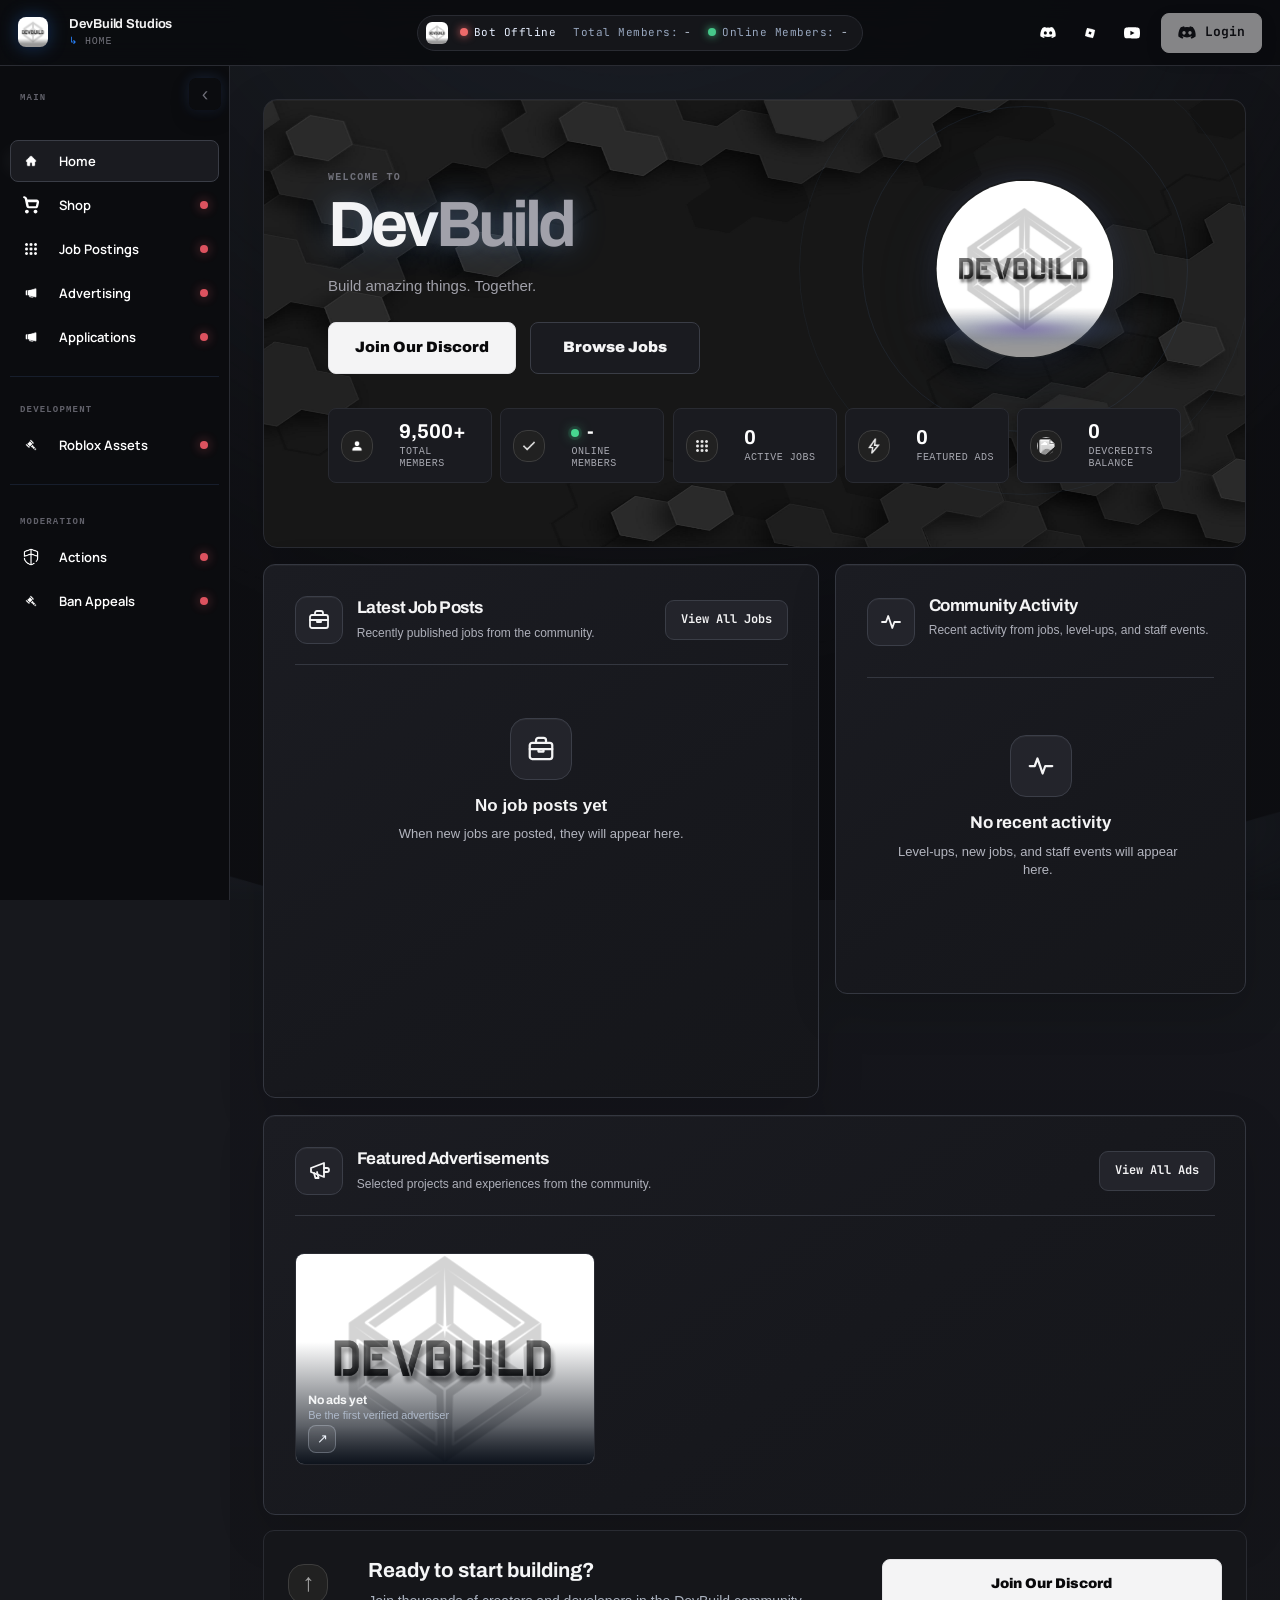
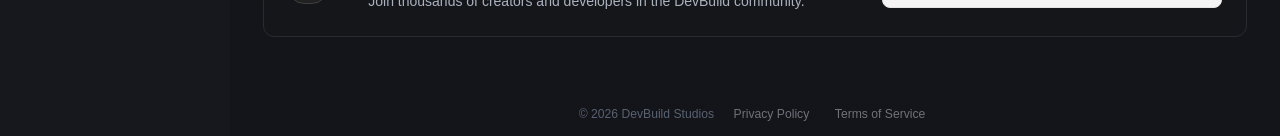
==== commit 2eec5a2f: "Deploy website" ====
--- a/index.html
+++ b/index.html
@@ -1 +1 @@
-<!doctype html><html lang="en"><head><meta charset="utf-8"/><link rel="icon" type="image/png" href="./devbuild-logo.png"/><meta name="viewport" content="width=device-width,initial-scale=1"/><meta name="theme-color" content="#ffffff"/><meta name="description" content="DevBuild Studios community hub for Discord ban appeals, verified advertisements, Roblox assets, jobs, applications, and DevBuild account tools."/><meta name="application-name" content="DevBuild Studios"/><link rel="preconnect" href="https://cdn.discordapp.com" crossorigin/><link rel="preconnect" href="https://fonts.googleapis.com"/><link rel="preconnect" href="https://fonts.gstatic.com" crossorigin/><link rel="preload" as="image" href="./devbuild-logo.png"/><link rel="preload" as="image" href="./embed-thumbnail.png"/><link rel="canonical" href="https://www.devbuildstudios.dev/"/><link rel="apple-touch-icon" href="./logo192.png"/><meta property="og:type" content="website"/><meta property="og:title" content="DevBuild Studios"/><meta property="og:description" content="The official DevBuild Studios community hub for appeals, Roblox assets, verified advertisements, jobs, and server tools."/><meta property="og:url" content="https://www.devbuildstudios.dev/"/><meta property="og:image" content="https://www.devbuildstudios.dev/embed-thumbnail.png"/><meta property="og:image:secure_url" content="https://www.devbuildstudios.dev/embed-thumbnail.png"/><meta property="og:image:type" content="image/png"/><meta property="og:image:width" content="768"/><meta property="og:image:height" content="768"/><meta name="twitter:card" content="summary_large_image"/><meta name="twitter:title" content="DevBuild Studios"/><meta name="twitter:description" content="DevBuild Studios community hub for appeals, Roblox assets, verified ads, jobs, and community tools."/><meta name="twitter:image" content="https://www.devbuildstudios.dev/embed-thumbnail.png"/><title>DevBuild Studios</title><script defer="defer" src="./static/js/main.201f067d.js"></script><link href="./static/css/main.57973c98.css" rel="stylesheet"></head><body><noscript>DevBuild Studios needs JavaScript enabled to load the community dashboard, ban appeal tools, Roblox asset listings, and account features.</noscript><div id="root"></div></body></html>+<!doctype html><html lang="en"><head><meta charset="utf-8"/><link rel="icon" type="image/png" href="./devbuild-logo.png"/><meta name="viewport" content="width=device-width,initial-scale=1"/><meta name="theme-color" content="#ffffff"/><meta name="description" content="DevBuild Studios community hub for Discord ban appeals, verified advertisements, Roblox assets, jobs, applications, and DevBuild account tools."/><meta name="application-name" content="DevBuild Studios"/><link rel="preconnect" href="https://cdn.discordapp.com" crossorigin/><link rel="preconnect" href="https://fonts.googleapis.com"/><link rel="preconnect" href="https://fonts.gstatic.com" crossorigin/><link rel="preload" as="image" href="./devbuild-logo.png"/><link rel="preload" as="image" href="./embed-thumbnail.png"/><link rel="canonical" href="https://www.devbuildstudios.dev/"/><link rel="apple-touch-icon" href="./logo192.png"/><meta property="og:type" content="website"/><meta property="og:title" content="DevBuild Studios"/><meta property="og:description" content="The official DevBuild Studios community hub for appeals, Roblox assets, verified advertisements, jobs, and server tools."/><meta property="og:url" content="https://www.devbuildstudios.dev/"/><meta property="og:image" content="https://www.devbuildstudios.dev/embed-thumbnail.png"/><meta property="og:image:secure_url" content="https://www.devbuildstudios.dev/embed-thumbnail.png"/><meta property="og:image:type" content="image/png"/><meta property="og:image:width" content="768"/><meta property="og:image:height" content="768"/><meta name="twitter:card" content="summary_large_image"/><meta name="twitter:title" content="DevBuild Studios"/><meta name="twitter:description" content="DevBuild Studios community hub for appeals, Roblox assets, verified ads, jobs, and community tools."/><meta name="twitter:image" content="https://www.devbuildstudios.dev/embed-thumbnail.png"/><title>DevBuild Studios</title><script defer="defer" src="./static/js/main.24ac69e8.js"></script><link href="./static/css/main.b3afd913.css" rel="stylesheet"></head><body><noscript>DevBuild Studios needs JavaScript enabled to load the community dashboard, ban appeal tools, Roblox asset listings, and account features.</noscript><div id="root"></div></body></html>
--- a/static/css/main.b3afd913.css
+++ b/static/css/main.b3afd913.css
@@ -0,0 +1 @@
+@import url(https://fonts.googleapis.com/css2?family=Manrope:wght@400;500;700&family=Archivo:wght@600;700&family=JetBrains+Mono:wght@500;700&display=swap);:root{--bg-0:#0b1628;--bg-1:#08111f;--sidebar-width:230px;--panel:#1f2733;--panel-soft:#242e3c;--line:#7d8fa7;--line-strong:#6f829d;--text:#edf3ff;--muted:#c8d2e2;--accent:#6f7f97;--accent-warm:#ffb266;--ok:#93f0ba;--danger:#ff9e9e;--shadow:0 20px 48px #00000059}body{background:linear-gradient(145deg,#081120,#0b1628 45%,#07101c);color:#edf3ff;color:var(--text);font-family:Manrope,sans-serif;min-height:100vh;overflow-y:auto;padding-top:4.8rem;position:relative;scrollbar-width:none}.job-modern-icon{color:#f1f6fff5;filter:drop-shadow(0 4px 9px rgba(0,0,0,.22));height:25px;width:25px}.job-stat-icon{-webkit-backdrop-filter:blur(12px);backdrop-filter:blur(12px);border-radius:16px;box-shadow:inset 0 1px 0 #ffffff24,inset 0 0 0 1px hsla(0,0%,100%,.035),0 10px 22px #0003}.job-stat-icon-blue{background:linear-gradient(145deg,#3371ee7a,#133069b8)}.job-stat-icon-purple{background:linear-gradient(145deg,#845be07a,#392769b8)}.job-stat-icon-green{background:linear-gradient(145deg,#269f7e6b,#0e4943b8)}.job-last-icon{-webkit-backdrop-filter:blur(14px);backdrop-filter:blur(14px);border-radius:22px}.job-last-icon .job-modern-icon{color:#dbe8ff;filter:drop-shadow(0 0 14px rgba(104,157,255,.36));height:42px;width:42px}.job-recent-icon{-webkit-backdrop-filter:blur(10px);backdrop-filter:blur(10px);border-radius:15px;box-shadow:inset 0 1px 0 #ffffff1f,0 8px 18px #0000002e}.job-recent-icon .job-modern-icon{height:23px;width:23px}.feature-sidebar-admin{border-top:1px solid #91a7d21f;padding-top:.35rem}.feature-icon-admin{background:linear-gradient(145deg,#3671e647,#533a9d57);color:#b9d0ff}.feature-icon-admin svg{height:18px;width:18px}.admin-placeholder{align-items:center;background:radial-gradient(circle at 50% 10%,#4370d629,#0000 42%),#081426d1;border:1px solid #688ed347;border-radius:22px;box-shadow:inset 0 1px #ffffff0d,0 24px 60px #00000038;display:flex;flex-direction:column;gap:.8rem;justify-content:center;min-height:420px;padding:2.5rem;text-align:center}.admin-placeholder h3,.admin-placeholder p{margin:0}.admin-placeholder h3{color:#f4f7ff;font-size:clamp(1.7rem,3vw,2.5rem)}.admin-placeholder p{color:#9eacc3;line-height:1.65;max-width:620px}.admin-placeholder-icon{background:linear-gradient(145deg,#3066d56b,#36267085);border:1px solid #799eeb6b;border-radius:19px;color:#d9e6ff;display:grid;font-size:1.7rem;height:64px;place-items:center;width:64px}.admin-placeholder button,.admin-placeholder-badge{background:#274b8f47;border:1px solid #7fa3e85c;border-radius:999px;color:#dce8ff;font:inherit;padding:.6rem .9rem}.admin-placeholder button{cursor:pointer}.admin-forbidden-card{min-height:min(800px,calc(100vh - 8.1rem))}.admin-forbidden-code{color:#ff6c78d1;font-family:JetBrains Mono,monospace;font-size:.85rem;font-weight:800;letter-spacing:.32em;margin:1rem 0 -.75rem;position:relative;z-index:1}.admin-forbidden-return{background:linear-gradient(145deg,#9b314394,#501f34b8);border:1px solid #ff707c61;border-radius:11px;color:#fff0f2;cursor:pointer;font:700 .86rem Archivo,sans-serif;margin-top:1.6rem;min-height:44px;padding:.7rem 1.2rem;position:relative;transition:transform .16s ease,filter .16s ease;z-index:1}.admin-forbidden-return:hover{filter:brightness(1.12);transform:translateY(-2px)}.website-analytics-page{grid-gap:1rem;display:grid;gap:1rem;padding-bottom:2rem}.website-analytics-hero,.website-analytics-panel,.website-analytics-summary article{background:linear-gradient(145deg,#0c1c33f0,#081324e6);border:1px solid #6789c340;box-shadow:inset 0 1px #ffffff0a,0 16px 34px #0000002e}.website-analytics-hero{align-items:center;background:radial-gradient(circle at 80% 0,#4c7ee72b,#0000 38%),linear-gradient(145deg,#0c1c33f5,#081324eb);border-radius:20px;display:flex;gap:1.5rem;justify-content:space-between;min-height:150px;padding:1.8rem 2rem}.website-analytics-hero h3,.website-analytics-hero p{margin:0}.website-analytics-hero h3{color:#f5f8ff;font-size:clamp(1.8rem,3vw,2.55rem);margin-top:.25rem}.website-analytics-hero>div>p:last-child{color:#9eacc3;margin-top:.55rem}.website-analytics-live{align-items:center;background:#19685033;border:1px solid #48c79947;border-radius:999px;color:#baf5df;display:inline-flex;font-size:.78rem;gap:.55rem;padding:.62rem .85rem;white-space:nowrap}.website-analytics-live i{background:#4ce0a7;border-radius:50%;box-shadow:0 0 12px #4ce0a7a6;height:8px;width:8px}.website-analytics-summary{grid-gap:.8rem;display:grid;gap:.8rem;grid-template-columns:repeat(4,minmax(0,1fr))}.website-analytics-summary article{border-radius:16px;display:flex;flex-direction:column;justify-content:center;min-height:126px;padding:1.15rem 1.25rem}.website-analytics-summary small,.website-analytics-summary span{color:#8f9eb7}.website-analytics-summary span{font-size:.76rem;letter-spacing:.08em;text-transform:uppercase}.website-analytics-summary strong{color:#f4f7ff;font-size:2rem;margin:.3rem 0 .15rem}.website-analytics-summary small{font-size:.72rem}.website-analytics-summary .analytics-summary-warning{border-color:#ff68745c}.website-analytics-grid{grid-gap:.9rem;display:grid;grid-template-columns:minmax(0,1.45fr) minmax(300px,.75fr)}.website-analytics-panel{border-radius:18px}.website-analytics-panel-head{align-items:center;display:flex;gap:1rem;justify-content:space-between;margin-bottom:1rem}.website-analytics-panel-head small,.website-analytics-panel-head span{color:#8191aa;font-size:.68rem;letter-spacing:.08em;text-transform:uppercase}.website-analytics-panel-head h4{color:#f2f6ff;font-size:1.05rem;margin:.16rem 0 0}.analytics-hour-chart{grid-gap:.3rem;align-items:end;border-bottom:1px solid #7792c233;display:grid;gap:.3rem;grid-template-columns:repeat(24,minmax(5px,1fr));height:205px;padding-top:1rem}.analytics-hour-column{align-items:center;display:flex;flex-direction:column;gap:.45rem;height:100%;justify-content:flex-end}.analytics-hour-column>span{background:linear-gradient(180deg,#6f9cff,#345fc0);border-radius:5px 5px 2px 2px;box-shadow:0 0 12px #4f7ee733;min-height:4px;transition:height .22s ease;width:100%}.analytics-hour-column>span[style*="height: 0%"]{box-shadow:none;min-height:0}.analytics-hour-column small{color:#71819b;font-size:.53rem;min-height:14px;white-space:nowrap}.analytics-error-list,.analytics-popular-list,.analytics-status-list{grid-gap:.5rem;display:grid;gap:.5rem}.analytics-error-list>div,.analytics-popular-list>div{grid-gap:.7rem;align-items:center;background:#0c1b3094;border:1px solid #6986b829;border-radius:10px;display:grid;gap:.7rem;padding:.66rem .72rem}.analytics-popular-list>div{grid-template-columns:26px 1fr auto}.analytics-popular-list b{color:#7894c9;font-size:.72rem}.analytics-popular-list span{color:#cbd6e9;text-transform:capitalize}.analytics-popular-list strong{color:#f4f7ff}.analytics-status-list{grid-template-columns:repeat(auto-fit,minmax(100px,1fr))}.analytics-status-list>div{align-items:center;background:#0c1b3094;border:1px solid #6986b829;border-radius:10px;color:#eef3fc;display:flex;justify-content:space-between;padding:.75rem}.analytics-status{background:#466ebe3d;border-radius:6px;color:#dbe7ff;font:700 .7rem JetBrains Mono,monospace;padding:.22rem .4rem}.analytics-error-code,.analytics-status-4xx,.analytics-status-5xx{background:#a735463d;color:#ffb4bc}.analytics-errors-panel{min-height:280px}.analytics-error-list>div{grid-template-columns:auto 1fr}.analytics-error-code{border-radius:6px;font:700 .7rem JetBrains Mono,monospace;padding:.3rem .45rem}.analytics-error-list small,.analytics-error-list strong{display:block}.analytics-error-list strong{color:#dce5f5;font-size:.76rem}.analytics-error-list small{color:#7788a3;font-size:.66rem;margin-top:.16rem}.analytics-empty{color:#7f8fa8;margin:0}.analytics-empty-success{color:#87d8b8}.website-analytics-footnote{color:#6f7f98;font-size:.7rem;margin:0;text-align:center}@media (max-width:960px){.website-analytics-summary{grid-template-columns:repeat(2,minmax(0,1fr))}.website-analytics-grid{grid-template-columns:1fr}}@media (max-width:640px){.website-analytics-hero{align-items:flex-start;flex-direction:column;padding:1.25rem}.website-analytics-summary{grid-template-columns:1fr}.analytics-hour-chart{gap:.14rem}}.website-analytics-page{gap:1.15rem}.website-analytics-hero{background:#0000;border:0;border-radius:0;box-shadow:none;min-height:118px;padding:.6rem .1rem 1rem}.website-analytics-hero h3{font-size:clamp(1.85rem,2.8vw,2.35rem);letter-spacing:-.035em}.website-analytics-summary{gap:.95rem}.website-analytics-summary article.analytics-metric{display:flex;justify-content:space-between;min-height:160px;overflow:hidden;padding:1.25rem 1.25rem .9rem}.analytics-metric-main{grid-gap:1rem;align-items:center;display:grid;gap:1rem;grid-template-columns:64px 1fr}.analytics-metric-main>i{border:1px solid #ffffff14;border-radius:16px;box-shadow:inset 0 1px #ffffff1a,0 10px 24px #00000040;color:#edf3ff;display:grid;height:64px;place-items:center;width:64px}.analytics-metric-main svg{height:31px;width:31px}.analytics-metric-purple .analytics-metric-main>i{background:linear-gradient(145deg,#703dde9e,#341e70b8);color:#d7c4ff}.analytics-metric-blue .analytics-metric-main>i{background:linear-gradient(145deg,#2567d594,#12326cbd);color:#8fc2ff}.analytics-metric-green .analytics-metric-main>i{background:linear-gradient(145deg,#1484508a,#0d4833c2);color:#70f2a8}.analytics-metric-amber .analytics-metric-main>i{background:linear-gradient(145deg,#9d69128f,#4f370fc2);color:#ffb51d}.analytics-metric-main small,.analytics-metric-main span,.analytics-metric-main strong{display:block}.website-analytics-summary .analytics-metric-main strong{font-size:2rem;margin:.2rem 0 .1rem}.website-analytics-panel{min-height:280px;padding:1.25rem}.analytics-traffic-panel{min-height:0}.analytics-chart-shell{grid-gap:.55rem;display:grid;gap:.55rem;grid-template-columns:24px 1fr;height:235px}.analytics-y-axis{color:#71819a;display:flex;flex-direction:column;font-size:.58rem;height:205px;justify-content:space-between;padding-top:.1rem}.analytics-hour-chart{background:repeating-linear-gradient(180deg,#0000 0,#0000 calc(25% - 1px),#6984b433 25%);border-bottom-color:#6882b047;height:220px;min-width:620px;padding-top:0}.analytics-hour-column>span{background:linear-gradient(180deg,#9b5cff,#6232cc);box-shadow:0 0 14px #8546ff61;max-height:calc(100% - 24px);max-width:24px}.analytics-hour-column small{font-size:.56rem}.analytics-chart-shell{overflow-x:auto;overflow-y:hidden;scrollbar-color:#865bff8c #3c4f7029;scrollbar-width:thin}.analytics-chart-shell::-webkit-scrollbar{height:7px}.analytics-chart-shell::-webkit-scrollbar-track{background:#3c4f7029;border-radius:999px}.analytics-chart-shell::-webkit-scrollbar-thumb{background:#865bff8c;border-radius:999px}.analytics-line-chart-shell{grid-gap:.7rem;display:grid;gap:.7rem;grid-template-columns:28px minmax(0,1fr);height:245px;overflow:hidden}.analytics-line-chart{grid-gap:.45rem;background:repeating-linear-gradient(180deg,#0000 0,#0000 calc(25% - 1px),#6984b42e 25%);border-bottom:1px solid #6882b052;display:grid;gap:.45rem;grid-template-rows:minmax(0,1fr) 20px;min-width:0}.analytics-line-chart svg{height:100%;min-height:205px;overflow:visible;width:100%}.analytics-line-area{fill:#8f53ff24}.analytics-line-path{fill:none;stroke:#9b5cff;stroke-width:2.4;vector-effect:non-scaling-stroke;stroke-linecap:round;stroke-linejoin:round;filter:drop-shadow(0 0 10px rgba(143,83,255,.5))}.analytics-line-dot{fill:#8091b247;stroke:#0a182ceb;stroke-width:.8;vector-effect:non-scaling-stroke}.analytics-line-dot-active{fill:#d4c2ff;stroke:#8e5bff}.analytics-line-labels{color:#71819a;display:grid;font-size:.56rem;grid-template-columns:repeat(24,minmax(0,1fr))}.analytics-line-labels small{min-width:0;text-align:center;white-space:nowrap}.analytics-clean-chart-shell{grid-gap:.65rem;display:grid;gap:.65rem;grid-template-columns:30px minmax(0,1fr);height:230px}.analytics-clean-chart-shell .analytics-y-axis{height:198px}.analytics-clean-bar-chart{grid-gap:clamp(.18rem,.7vw,.55rem);align-items:stretch;background:linear-gradient(180deg,#6984b438 1px,#0000 0) 0 0 /100% 25%,linear-gradient(180deg,#0000 calc(100% - 21px),#040d1c38 calc(100% - 21px));border-bottom:1px solid #6f8bbc61;display:grid;gap:clamp(.18rem,.7vw,.55rem);grid-template-columns:repeat(24,minmax(0,1fr));height:218px;padding:0 .25rem}.analytics-clean-bar-column{grid-gap:.32rem;display:grid;gap:.32rem;grid-template-rows:minmax(0,1fr) 18px;min-width:0}.analytics-clean-bar-track{align-items:flex-end;display:flex;height:100%;justify-content:center}.analytics-clean-bar-track span{background:linear-gradient(180deg,#9d5cff,#5530b8);border-radius:5px 5px 1px 1px;box-shadow:0 0 16px #8b4fff6b;min-height:0;transition:height .18s ease;width:min(100%,18px)}.analytics-clean-bar-column small{color:#7c8ca6;font-size:clamp(.48rem,.62vw,.58rem);line-height:1;text-align:center;white-space:nowrap}.analytics-security-strip{grid-gap:.9rem;display:grid;gap:.9rem;grid-template-columns:repeat(4,minmax(0,1fr))}.analytics-security-strip span{grid-gap:.2rem;background:radial-gradient(circle at 16% 18%,#7c5cff1f,#0000 42%),#081224c2;border:1px solid #608bcd57;border-radius:16px;display:grid;gap:.2rem;padding:.9rem 1rem}.analytics-security-strip strong{color:#f7fbff;font-size:1.35rem}.analytics-security-strip small{color:#9caac0;font-size:.74rem;font-weight:900;letter-spacing:.08em;text-transform:uppercase}.analytics-security-list{grid-gap:.65rem;display:grid;gap:.65rem;max-height:520px;overflow:auto;padding-right:.15rem}.analytics-security-event{grid-gap:.85rem;align-items:center;background:#061020a8;border:1px solid #608bcd3d;border-radius:14px;display:grid;gap:.85rem;grid-template-columns:auto minmax(0,1fr) auto;padding:.82rem}.analytics-security-event-blocked,.analytics-security-event-denied{background:radial-gradient(circle at 0 50%,#ff68781a,#0000 36%),#061020a8;border-color:#ff687847}.analytics-security-event small,.analytics-security-event strong{display:block;min-width:0;overflow-wrap:anywhere}.analytics-security-event strong{color:#f3f7ff}.analytics-security-event small{color:#8f9db4;font-size:.74rem;margin-top:.22rem}.analytics-security-event button,.analytics-security-event em{background:#3f121eb8;border:1px solid #ff84925c;border-radius:12px;color:#ffc3cb;font:inherit;font-size:.78rem;font-weight:900;padding:.58rem .72rem}.analytics-security-event button{cursor:pointer}.analytics-security-event button:disabled{cursor:not-allowed;opacity:.65}.analytics-security-event em{background:#081224b3;border-color:#7f97bd42;color:#8998b1;font-style:normal;text-align:center}.analytics-security-warning{background:#412a0c75;border:1px solid #ffbe6457;border-radius:12px;color:#ffd796;margin:0 0 .8rem;padding:.72rem .85rem}.analytics-manual-ip-panel{grid-gap:.75rem;align-items:end;background:radial-gradient(circle at 0 50%,#5bdc9a1f,#0000 35%),#071420b8;border:1px solid #5bdc9a47;border-radius:16px;display:grid;gap:.75rem;grid-template-columns:minmax(220px,1fr) minmax(220px,.7fr) auto;margin-bottom:.85rem;padding:.9rem}.analytics-manual-ip-panel small,.analytics-manual-ip-panel span,.analytics-manual-ip-panel strong{display:block}.analytics-manual-ip-panel strong{color:#f3f7ff}.analytics-manual-ip-panel small,.analytics-manual-ip-panel span{color:#91a0b8;font-size:.76rem}.analytics-manual-ip-panel code{color:#8ff0b9;font-family:inherit}.analytics-manual-ip-panel label{grid-gap:.35rem;display:grid;gap:.35rem}.analytics-manual-ip-panel input{background:#040c1ac7;border:1px solid #7f97bd4d;border-radius:12px;color:#f6f9ff;min-height:42px;outline:none;padding:.65rem .75rem}.analytics-manual-ip-panel input:focus{border-color:#5bdc9a94;box-shadow:0 0 0 4px #5bdc9a1a}.analytics-manual-ip-panel button{background:linear-gradient(135deg,#1cab67f2,#0c7452f2);border:1px solid #5bdc9a6b;border-radius:12px;color:#effff6;cursor:pointer;font-weight:950;min-height:42px;padding:.65rem .9rem}.analytics-manual-ip-panel button:disabled{cursor:not-allowed;opacity:.58}.analytics-popular-list{gap:.65rem}.analytics-popular-list>div{border-radius:12px;grid-template-columns:36px 1fr auto;padding:.8rem}.analytics-popular-list b{background:linear-gradient(145deg,#673cd5c2,#332271d1);border-radius:8px;color:#e6dcff;display:grid;font-size:.9rem;height:34px;place-items:center;width:34px}.analytics-popular-list>div:nth-child(2) b{background:linear-gradient(145deg,#1f65c1b3,#13366cd1);color:#a9d2ff}.analytics-popular-list>div:nth-child(3) b{background:linear-gradient(145deg,#197e4cad,#0f4731d1);color:#96efbb}.analytics-popular-list>div>i{background:#5d6f9238;border-radius:999px;grid-column:2/4;height:4px;overflow:hidden}.analytics-popular-list>div>i>em{background:linear-gradient(90deg,#8353ff,#6940d9);border-radius:inherit;box-shadow:0 0 8px #7f4dff61;display:block;height:100%}.analytics-status-list{gap:.75rem;grid-template-columns:repeat(2,minmax(0,1fr))}.analytics-status-list>div{grid-gap:.6rem;border-radius:12px;display:grid;gap:.6rem;padding:1rem}.analytics-status-list>div>div{align-items:center;display:flex;gap:.75rem;justify-content:space-between}.analytics-status-list>div>i{background:#56698933;border-radius:999px;display:block;height:5px;overflow:hidden;width:100%}.analytics-status-list>div>div>strong{color:#f4f7ff;font-size:1rem}.analytics-status-panel{height:fit-content;min-height:0}.analytics-status-panel .analytics-status-list{align-content:start}.analytics-popular-panel{min-height:330px}.analytics-status-bar{background:#49d685;border-radius:inherit;display:block;height:100%}.analytics-status-bar-4xx,.analytics-status-bar-5xx{background:#ff6878}.analytics-status-list>div>small{color:#8d9bb2;font-size:.7rem}.analytics-error-success{align-items:center;display:flex;gap:1rem;min-height:155px;padding:1rem}.analytics-error-success>i{border:2px solid #3bd37c9e;border-radius:50%;color:#4fe08d;display:grid;font-style:normal;height:32px;place-items:center;width:32px}.analytics-error-success small,.analytics-error-success strong{display:block}.analytics-error-success strong{color:#55dd91}.analytics-error-success small{color:#8190a8;margin-top:.35rem}@media (max-width:1180px){.analytics-metric-main{gap:.7rem;grid-template-columns:52px 1fr}.analytics-metric-main>i{height:52px;width:52px}}@media (max-width:760px){.analytics-clean-chart-shell{grid-template-columns:24px minmax(640px,1fr);overflow-x:auto;overflow-y:hidden}.analytics-clean-bar-chart{min-width:640px}.analytics-clean-bar-track span{width:min(100%,16px)}.analytics-line-chart-shell{grid-template-columns:24px minmax(520px,1fr);overflow-x:auto}.analytics-line-chart{min-width:520px}.analytics-chart-shell{grid-template-columns:22px minmax(520px,1fr);width:100%}.analytics-hour-chart{gap:.22rem;min-width:520px}.analytics-hour-column>span{max-width:18px}.analytics-security-strip{grid-template-columns:repeat(2,minmax(0,1fr))}.analytics-security-event{grid-template-columns:auto minmax(0,1fr)}.analytics-security-event button,.analytics-security-event em{grid-column:1/-1;width:100%}.analytics-manual-ip-panel{grid-template-columns:1fr}}@media (max-width:460px){.analytics-clean-chart-shell{grid-template-columns:22px minmax(600px,1fr)}.analytics-clean-bar-chart{min-width:600px}.analytics-line-chart-shell{grid-template-columns:22px minmax(460px,1fr)}.analytics-line-chart{min-width:460px}.analytics-security-strip{grid-template-columns:1fr}.analytics-chart-shell{grid-template-columns:20px minmax(460px,1fr)}.analytics-hour-chart{min-width:460px}}.ad-list-load-more{grid-gap:.55rem;display:grid;gap:.55rem;justify-items:center;padding:1.25rem 0 .35rem}.ad-list-load-more button{align-items:center;background:#101a2a;border:1px solid #97aac759;border-radius:12px;color:#eef3fa;cursor:pointer;display:inline-flex;font-weight:850;gap:.55rem;justify-content:center;min-height:44px;min-width:210px}.ad-list-load-more button:disabled{cursor:wait;opacity:.65}.ad-list-load-more .section-loader{height:18px;width:18px}.ad-list-load-more small{color:#8190a5}.ad-dashboard-card,.ad-dashboard-empty,.ad-dashboard-hero,.ad-dashboard-list{background:#091426;box-shadow:none}.ad-dashboard-hero{border-color:#8b9fbe47;min-height:0}.ad-dashboard-card:before,.ad-dashboard-hero:after{display:none}.ad-dashboard-hero h3{letter-spacing:-.045em}.ad-dashboard-stats span{background:#0d1a2d;border-radius:12px;min-width:126px}.ad-dashboard-stats strong{color:#f4f7fb}.ad-dashboard-stat-primary{background:#142238!important;border-color:#dfe8f580!important}.ad-dashboard-card,.ad-dashboard-list{border-color:#8b9fbe3d}.ad-dashboard-card{border-radius:16px;grid-template-columns:176px minmax(0,1fr) minmax(260px,auto)}.ad-dashboard-card:hover{border-color:#c4d1e475;box-shadow:none;transform:none}.ad-dashboard-meta{align-items:center;display:flex;flex-wrap:wrap;gap:.55rem}.ad-dashboard-status{background:#101d31;border:1px solid #8b9fbe47;border-radius:999px;color:#c9d4e4;font-size:.66rem;letter-spacing:.06em;padding:.22rem .52rem;text-transform:uppercase}.ad-dashboard-status-active{border-color:#81dbaa66;color:#a6e8c4}.ad-dashboard-status-pending{color:#d7dfeb}.ad-dashboard-review-note{grid-gap:.15rem;background:#0d1a2d;border:1px solid #8b9fbe47;border-radius:12px;display:grid;gap:.15rem;min-width:188px;padding:.68rem .8rem}.ad-dashboard-review-note strong{color:#eef3fa;font-size:.84rem}.ad-dashboard-review-note small{color:#8797ae}.ad-review-state-heading{align-items:center;display:flex;flex-direction:column;gap:.8rem}.ad-review-state-heading .ad-review-state-icon,.ad-review-state-heading .ad-review-state-pill{margin:0}.ad-review-cooldown-note{align-items:center;background:#0d1a2d;border:1px solid #97aac74d;border-radius:12px;display:flex;gap:1rem;justify-content:space-between;margin:1rem auto 0;padding:.8rem 1rem;text-align:left;width:min(620px,100%)}.ad-review-cooldown-note strong{color:#eef3fa}.ad-review-cooldown-note span{color:#91a0b5;font-size:.82rem}@media (max-width:820px){.ad-dashboard-card{grid-template-columns:120px minmax(0,1fr)}.ad-dashboard-controls{grid-column:1/-1;justify-content:stretch}.ad-dashboard-controls>*{flex:1 1 160px}.ad-review-cooldown-note{align-items:flex-start;flex-direction:column}}@media (max-width:520px){.ad-dashboard-card{grid-template-columns:1fr}.ad-dashboard-controls,.ad-dashboard-thumb{grid-column:1}}.home-activity-loading{align-items:center;color:#9facbf;display:flex;flex-direction:column;gap:.7rem;justify-content:center;min-height:240px;text-align:center}.home-activity-loading-emoji{animation:homeActivityLoadingSpin .9s linear infinite;background:#5e41b429;border:1px solid #8567ff57;border-radius:50%;color:#a98cff;display:grid;font-size:1.45rem;height:42px;place-items:center;width:42px}.home-activity-loading strong{color:#c8d1df;font-size:.78rem}@keyframes homeActivityLoadingSpin{to{transform:rotate(1turn)}}.home-latest-jobs .home-mini-list-jobs{margin-top:.58rem;overflow:visible}.home-latest-jobs .home-job-row-detailed{align-items:center;background:linear-gradient(100deg,hsla(0,0%,100%,.045),hsla(0,0%,100%,.018));border:1px solid #758eb538;border-radius:12px;gap:.68rem;grid-template-columns:48px minmax(0,1fr) 58px;overflow:hidden;padding:.58rem .62rem;width:100%}.home-latest-jobs .home-job-row-detailed .home-row-icon{height:44px;justify-self:center;width:44px}.home-latest-jobs .home-job-copy{grid-gap:.14rem;align-content:center;display:grid;gap:.14rem;grid-template-rows:auto auto auto;min-width:0;overflow:hidden}.home-latest-jobs .home-job-copy-head{grid-gap:.55rem;align-items:center;display:grid;gap:.55rem;grid-template-columns:minmax(0,1fr) auto;min-width:0}.home-latest-jobs .home-job-copy-head strong{font-size:.8rem;line-height:1.15;min-width:0;overflow:hidden;text-overflow:ellipsis;white-space:nowrap}.home-latest-jobs .home-job-copy-head time{font-size:.61rem;line-height:1}.home-latest-jobs .home-job-description{font-size:.65rem;line-height:1.25;margin:0;min-width:0;text-overflow:ellipsis}.home-latest-jobs .home-job-tag-row{align-items:center;display:flex;gap:.28rem;min-height:15px;overflow:hidden}.home-latest-jobs .home-job-tag-row span{flex:0 0 auto;white-space:nowrap}.home-latest-jobs .home-job-open-btn{font-size:.58rem;justify-content:center;justify-self:end;min-height:28px;padding:.35rem .48rem;width:58px}@media (max-width:640px){.home-latest-jobs .home-job-row-detailed{gap:.45rem;grid-template-columns:42px minmax(0,1fr) 50px;padding:.5rem}.home-latest-jobs .home-job-open-btn{padding-inline:.3rem;width:50px}}.appeal-v3-summary{background:radial-gradient(circle at 8% 0,#3f76da1f,#0000 30%),linear-gradient(145deg,#0d1f39f0,#081528eb);border:1px solid #5b86cd57;border-radius:18px;box-shadow:inset 0 1px hsla(0,0%,100%,.045),0 16px 35px #0000002e;padding:1.15rem}.appeal-v3-summary h4{color:#f3f7ff;margin:0 0 .85rem}.appeal-v3-summary h4 span{background:#265fae38;border:1px solid #5b9aeb4d;border-radius:9px;display:grid;font-size:.9rem;height:30px;place-items:center;width:30px}.appeal-v3-summary-row{grid-gap:.65rem;background:#0000;border:0;gap:.65rem;grid-template-columns:minmax(210px,1.15fr) minmax(185px,1.1fr) minmax(130px,.72fr) minmax(190px,1.15fr) minmax(125px,.62fr);padding:0}.appeal-v3-meta,.appeal-v3-user{background:#08162aa8;border:1px solid #6689be38;border-radius:13px;box-shadow:inset 0 1px hsla(0,0%,100%,.035);min-height:88px;min-width:0;padding:.82rem .9rem}.appeal-v3-user{gap:.8rem}.appeal-v3-user .appeal-user-avatar{border:2px solid #729de78a;border-radius:50%;box-shadow:0 0 0 4px #2f59a31f,0 8px 18px #00000040;flex:0 0 54px;height:54px;width:54px}.appeal-v3-user .appeal-user-handle,.appeal-v3-user .appeal-user-name{margin:0}.appeal-v3-user .appeal-user-name{color:#f2f6ff;font-size:.95rem;font-weight:800;overflow:hidden;text-overflow:ellipsis;white-space:nowrap}.appeal-v3-user .appeal-user-handle{color:#8192ad;font:.72rem JetBrains Mono,monospace;margin-top:.2rem}.appeal-v3-meta{display:flex;flex-direction:column;gap:.45rem;justify-content:center}.appeal-v3-meta p{color:#8090a9;font-size:.68rem;gap:.38rem;letter-spacing:.045em;text-transform:uppercase}.appeal-v3-meta p span{filter:saturate(.75)}.appeal-v3-meta strong{color:#eaf0fb;font-size:.82rem;line-height:1.35;min-width:0;overflow:hidden;text-overflow:ellipsis}.appeal-v3-meta .badge-green,.appeal-v3-meta .badge-purple{max-width:100%;padding:.32rem .58rem;white-space:nowrap}.appeal-v3-meta .badge-purple{background:#6943bd75;box-shadow:inset 0 0 0 1px #a987f433;color:#d9caff}.appeal-v3-meta .badge-green{background:#1f7e546b;box-shadow:inset 0 0 0 1px #57d3912e;color:#baf4d5}@media (max-width:1180px){.appeal-v3-summary-row{grid-template-columns:repeat(2,minmax(0,1fr))}.appeal-v3-user{grid-column:1/-1}}@media (max-width:640px){.appeal-v3-summary{padding:.85rem}.appeal-v3-summary-row{grid-template-columns:1fr}.appeal-v3-user{grid-column:auto}.appeal-v3-meta,.appeal-v3-user{min-height:76px}}.home-latest-jobs .home-mini-list-jobs{grid-gap:.48rem;display:grid;gap:.48rem;grid-template-rows:repeat(3,78px);overflow:hidden}.home-latest-jobs .home-job-row-detailed{height:78px;max-height:78px;min-height:78px}.home-latest-jobs .home-job-description{display:block;overflow:hidden;text-overflow:clip;white-space:nowrap}.home-creations-panel{min-height:390px}.home-creations-panel .home-creation-grid{grid-gap:.8rem;display:grid;gap:.8rem;margin-top:.95rem;width:100%}.home-creation-card{background:#091426;border:1px solid #7f97bd57;border-radius:14px;box-shadow:0 14px 30px #0000003d;color:#fff;cursor:pointer;min-width:0;padding:0;position:relative;text-align:left;transition:transform .18s ease,border-color .18s ease,box-shadow .18s ease}.home-creation-card:hover{border-color:#b8c9e5a8;box-shadow:0 20px 36px #0000004d,0 0 20px #6584be24;transform:translateY(-4px)}.home-creations-panel .home-creation-card img{background:#091426;border:0;border-radius:0;display:block;height:clamp(150px,14vw,210px);max-height:none;object-position:center;padding:0;transition:transform .24s ease,filter .24s ease;width:100%}.home-creation-card:hover img{filter:brightness(.82);transform:scale(1.035)}.home-creation-overlay{grid-gap:.2rem .65rem;align-content:end;background:linear-gradient(180deg,#0000,#040a14f0);display:grid;gap:.2rem .65rem;grid-template-columns:minmax(0,1fr) auto;inset:auto 0 0;min-height:58%;padding:2.2rem .78rem .7rem;position:absolute}.home-creation-overlay strong{color:#f7f9fd;font-family:Archivo,sans-serif;font-size:.84rem;grid-column:1;line-height:1.2;margin:0}.home-creation-overlay small{color:#aeb9ca;font-size:.68rem;grid-column:1}.home-creation-overlay i{align-self:center;background:#ffffff14;border:1px solid #dce6f647;border-radius:8px;color:#eef3fb;display:grid;font-size:.82rem;font-style:normal;grid-column:2;grid-row:1/span 2;height:28px;place-items:center;width:28px}@media (max-width:640px){.home-latest-jobs .home-mini-list-jobs{grid-template-rows:repeat(3,74px)}.home-latest-jobs .home-job-row-detailed{height:74px;max-height:74px;min-height:74px}.home-creations-panel .home-creation-grid{grid-template-columns:1fr}.home-creations-panel .home-creation-card img{aspect-ratio:16/9;height:clamp(170px,48vw,220px)}}body::-webkit-scrollbar{display:none}#root{min-height:100vh;overflow-x:hidden;width:100%}.bg-noise{background:radial-gradient(900px 600px at 8% 0,#ebf3ff3d,#0000 48%),radial-gradient(1200px 780px at 82% 28%,#6d7d9a29,#0000 50%),linear-gradient(180deg,#070c16eb,#09101cfa);background-size:auto;inset:0;overflow:hidden;position:fixed;z-index:-1}.login-success-overlay{align-items:center;background:linear-gradient(145deg,#0f1115,#1a1f28 45%,#0f1115);display:flex;inset:0;justify-content:center;position:fixed;z-index:9999}.login-success-content{text-align:center}.login-success-text{color:#f6f9ff;font-family:Archivo,sans-serif;letter-spacing:.03em;margin-top:.75rem}.checkmark__circle{stroke-dasharray:166;stroke-dashoffset:166;stroke-width:2;stroke-miterlimit:10;stroke:#fff;fill:none;animation:stroke .6s cubic-bezier(.65,0,.45,1) forwards}.checkmark{stroke-width:2;stroke:#0f1115;stroke-miterlimit:10;animation:fill .4s ease-in-out .4s forwards,scale .3s ease-in-out .9s both;border-radius:50%;box-shadow:inset 0 0 0 0 #fff;display:block;height:56px;margin:0 auto;width:56px}.checkmark__check{stroke-dasharray:48;stroke-dashoffset:48;animation:stroke .3s cubic-bezier(.65,0,.45,1) .8s forwards;transform-origin:50% 50%}.bg-noise:after,.bg-noise:before{content:"";inset:-18%;pointer-events:none;position:absolute;will-change:transform,filter,opacity}.bg-noise:before{animation:none;background:radial-gradient(circle at 8% 6%,#e8f2ff2e,#0000 19%),radial-gradient(circle at 17% 12%,#c3d6f414,#0000 24%),repeating-linear-gradient(0deg,#a5b8d617 0 1px,#0000 1px 170px),repeating-linear-gradient(90deg,#a5b8d617 0 1px,#0000 1px 170px),radial-gradient(circle at 52% 50%,#ffffff05,#0000 42%);filter:none;opacity:.33;transform:none}.bg-noise:after{animation:none;background:radial-gradient(58% 52% at 13% 7%,#ffffff3d,#0000 58%),radial-gradient(58% 52% at 12% 14%,#6e89b22e,#0000 60%),linear-gradient(180deg,#0000 0 54%,#ffffff0a 78%,#0000);background-position:0 0,0 0,bottom;background-repeat:no-repeat,no-repeat,no-repeat;background-size:44% 44%,52% 52%,100% 11%;filter:saturate(.68) contrast(.92);opacity:.22;transform:none}.home-bg-logo{background-position:right 10% center;background-repeat:no-repeat;background-size:contain;filter:grayscale(1) brightness(1.55) contrast(.9);height:100vh;opacity:.11;right:0;top:0;width:min(46vw,740px);z-index:-1}.home-bg-logo,body:after{pointer-events:none;position:fixed}body:after{animation:intro-flash .75s ease-out forwards;background:#fff;content:"";inset:0;z-index:999}.corner-brand{align-items:center;border:0;border-radius:0;color:#fff;display:flex;font-family:JetBrains Mono,monospace;gap:.65rem;margin:0;min-height:0;padding:0;position:static;width:auto}.corner-brand-logo{border-radius:8px;height:34px;margin-right:.65rem;width:34px}.corner-brand-text-wrap{display:flex;flex-direction:column;line-height:1.05}.corner-brand-title{color:#fff;font-family:Archivo,sans-serif;font-size:1.52rem;letter-spacing:.02em}.corner-brand-category{color:#a8b6cd;font-family:JetBrains Mono,monospace;font-size:.8rem;letter-spacing:.03em;margin-top:.16rem}.top-user{gap:.75rem;min-width:0;position:static;transform:none}.social-links,.top-user{align-items:center;display:inline-flex}.social-links{gap:.4rem}.social-btn{align-items:center;background:#0000;border:0;color:#dbe5f7;display:inline-flex;height:24px;justify-content:center;line-height:1;text-decoration:none;transition:color .18s ease,transform .18s ease;width:24px}.social-btn-roblox{height:30px;width:30px}.social-btn:hover{color:#fff;transform:translateY(-1px)}.social-icon{fill:currentColor;display:block;height:100%;width:100%}.social-icon-image{object-fit:contain}.social-icon-roblox-large{transform:scale(1.08)}.social-icon-youtube{color:#ff4c4c}.feature-sidebar{background:radial-gradient(420px 520px at 50% 0,#294b8b29,#0000 72%),linear-gradient(180deg,#050d1bf0,#030a16f5);border-right:1px solid #3b5c997a;bottom:0;box-shadow:inset -1px 0 0 #5b80cb1f,12px 0 34px #00000038;display:flex;flex-direction:column;left:0;padding:1.35rem .8rem 1rem;position:fixed;top:4.8rem;transition:width .22s ease,padding .22s ease,background .22s ease;width:230px;width:var(--sidebar-width);z-index:9}.feature-sidebar-toggle{background:linear-gradient(145deg,#152132fa,#0c1727fa);border:1px solid #6889bce0;border-radius:999px;box-shadow:0 8px 18px #00000047,0 0 14px #5280d238;color:#e6f0ff;cursor:pointer;display:inline-grid;font-family:JetBrains Mono,monospace;font-size:1.05rem;height:28px;line-height:1;place-items:center;position:absolute;right:-14px;top:.72rem;transition:transform .18s ease,border-color .18s ease,filter .18s ease;width:28px;z-index:2}.feature-sidebar-toggle-mobile{display:none}.feature-sidebar-toggle:hover{border-color:#97b5e6fa;filter:brightness(1.08);transform:translateX(-1px)}.feature-sidebar-main{border-bottom:1px solid #4965a033;display:flex;flex-direction:column;padding-bottom:1.1rem}.feature-sidebar-bottom{border-bottom:0;display:flex;flex-direction:column;margin-top:1.3rem;padding-bottom:0}.feature-sidebar-title{color:#8d9ab8;font-family:JetBrains Mono,monospace;font-size:.68rem;letter-spacing:.13em;margin:0 0 .72rem;text-transform:uppercase;transition:opacity .18s ease,transform .18s ease}.feature-sidebar-title-secondary{padding-top:0}.feature-item{align-items:center;background:#0000;border:1px solid;border-color:#0000 #0000 #4460982e;border-radius:0;box-shadow:none;color:#dbe6ff;cursor:pointer;display:flex;font-family:Manrope,sans-serif;font-size:.86rem;font-weight:700;justify-content:space-between;margin-bottom:0;min-height:40px;overflow:visible;padding:.56rem .58rem;text-align:left;transition:color .18s ease,background .18s ease,border-color .18s ease,box-shadow .18s ease,padding .18s ease;width:100%}.feature-icon,.feature-item-label-wrap{align-items:center;display:inline-flex}.feature-icon{color:#9aabd2;justify-content:center;margin-right:.52rem;min-width:1.35em;transition:margin .18s ease}.feature-icon-img{filter:drop-shadow(0 0 8px rgba(226,234,245,.18));height:1.28rem;mix-blend-mode:screen;opacity:.94;width:1.28rem}.feature-item-active .feature-icon-img{filter:drop-shadow(0 0 10px rgba(242,246,255,.48))}.feature-label{display:inline-block;max-width:150px;overflow:hidden;transition:opacity .18s ease,max-width .18s ease;white-space:nowrap}.feature-sidebar-collapsed{padding-left:.55rem;padding-right:.55rem}.feature-sidebar-collapsed .feature-sidebar-main{padding-bottom:.7rem}.feature-sidebar-collapsed .feature-sidebar-bottom{margin-top:.8rem}.feature-sidebar-collapsed .feature-sidebar-title{margin-bottom:.35rem;opacity:0;transform:translateX(-6px)}.feature-sidebar-collapsed .feature-item{justify-content:center;padding-left:.2rem;padding-right:.2rem}.feature-sidebar-collapsed .feature-item-info,.feature-sidebar-collapsed .feature-label{max-width:0;min-width:0;opacity:0;pointer-events:none}.feature-sidebar-collapsed .feature-icon{margin-right:0}.sidebar-user-card{background:radial-gradient(220px 120px at 25% 0,#2d5db52e,#0000 72%),linear-gradient(155deg,#0a192fc7,#071223f0);border:1px solid #334e7dd1;box-shadow:inset 0 0 0 1px rgba(197,218,255,.055),0 12px 28px #00000038;margin-top:auto;overflow:hidden;padding:0;transition:opacity .18s ease,transform .18s ease,max-height .18s ease,padding .18s ease,border-color .18s ease}.sidebar-user-card-normal{background:radial-gradient(180px 110px at 8% 0,#3382ff38,#0000 70%),radial-gradient(180px 120px at 100% 18%,#46ebff14,#0000 72%),linear-gradient(155deg,#0a1934db,#071223f5);border-color:#334e7dd1}.sidebar-user-card-boosting{background:radial-gradient(220px 120px at 25% 0,#9d50ff33,#0000 72%),linear-gradient(155deg,#171132d1,#091223f0);border-color:#bc68ffe0;box-shadow:inset 0 0 0 1px #e0beff1f,0 0 24px #a853ff2e,0 12px 28px #0000003d}.sidebar-user-card-banned{background:radial-gradient(220px 120px at 25% 0,#ff48622e,#0000 72%),linear-gradient(155deg,#320e1bd1,#091223f0);border-color:#ff5d74eb;box-shadow:inset 0 0 0 1px #ffbec71f,0 0 24px #ff4c6929,0 12px 28px #0000003d}.sidebar-user-card-trigger{background:#0000;border:0;border-radius:12px;color:inherit;cursor:pointer;display:block;margin:0;position:relative;text-align:left;transition:transform .18s ease,filter .18s ease;width:100%}.sidebar-user-card-trigger:hover{filter:brightness(1.08);transform:translateY(-1px)}.sidebar-user-card-trigger:hover .sidebar-user-avatar{border-color:#a9c5fff5;box-shadow:0 0 22px #5388ff5c}.sidebar-user-card-trigger:focus-visible{border-radius:10px;outline:2px solid #7da5ffc7;outline-offset:4px}.sidebar-user-top{grid-gap:.78rem;align-items:center;display:grid;gap:.78rem;grid-template-columns:50px minmax(0,1fr);padding:.78rem .78rem .72rem}.sidebar-user-avatar-wrap{height:50px;position:relative;width:50px}.sidebar-user-avatar{border:1px solid #80a4f5d6;border-radius:999px;box-shadow:0 0 0 3px #4c7aff14,0 0 20px #4570e647;height:50px;object-fit:cover;width:50px}.sidebar-user-online{background:#45d779;border:2px solid #0a172b;border-radius:999px;bottom:0;height:12px;position:absolute;right:-1px;width:12px}.sidebar-user-main{min-width:0}.sidebar-user-name-row{align-items:center;display:flex;gap:.38rem;min-width:0}.sidebar-user-name-row strong{color:#f3f7ff;font-size:.9rem;line-height:1.1;overflow:hidden;text-overflow:ellipsis;white-space:nowrap}.sidebar-user-dot{background:#45d779;border-radius:999px;box-shadow:0 0 10px #45d77994;flex:0 0 auto;height:7px;width:7px}.sidebar-user-main p{color:#95abc9;font-family:JetBrains Mono,monospace;font-size:.63rem;margin:.22rem 0 0;white-space:nowrap}.sidebar-user-status{border-radius:999px;display:inline-flex;font-size:.72rem;font-weight:900;line-height:1;margin-top:.34rem;padding:.2rem .52rem;width:fit-content}.sidebar-user-status-clean{background:#25be6733;border:1px solid #57e48f38;color:#b9ffd1}.sidebar-user-status-banned{background:#ff526926;border:1px solid #ff748442;color:#ffd1d8}.sidebar-user-perks{grid-gap:.28rem;border-bottom:1px solid #37538485;border-top:1px solid #37538485;display:grid;gap:.28rem;margin:0;min-height:56px;padding:.74rem 2rem .74rem .78rem;position:relative}.sidebar-user-perk{align-items:center;background:#0000;border:0;border-radius:999px;color:#aebdd3;color:#d7e4ff;display:flex;font-size:.66rem;font-size:.76rem;font-weight:800;gap:.28rem;line-height:1.2;min-width:0;padding:0;white-space:nowrap;width:fit-content}.sidebar-user-perk>span{color:#c37aff;flex:0 0 auto;font-size:.74rem}.sidebar-user-perk small{color:#7f8fae;font-size:.61rem;font-weight:800;min-width:0;overflow:hidden;text-overflow:ellipsis;white-space:nowrap}.sidebar-user-perk-role>span{color:#68e8ff}.sidebar-user-boost-date{color:#9dafcc;font-size:.71rem;font-weight:700}.sidebar-user-arrow{color:#dce8ff;font-size:1.45rem;line-height:1;pointer-events:none;position:absolute;right:.78rem;top:calc(50% + 1.25rem);transform:translateY(-50%)}.sidebar-profile-popover{grid-gap:.42rem;background:radial-gradient(180px 90px at 20% 0,#3a68c624,#0000 72%),#051020bd;border:1px solid #42629db8;border-radius:11px;box-shadow:inset 0 0 0 1px rgba(200,220,255,.045);display:grid;gap:.42rem;margin:.15rem 0 .72rem;padding:.58rem}.sidebar-profile-row{align-items:center;display:flex;gap:.65rem;justify-content:space-between}.sidebar-profile-row span{color:#8fa0bd;font-size:.66rem;font-weight:800}.sidebar-profile-row strong{color:#edf5ff;font-size:.68rem;font-weight:900;min-width:0;overflow:hidden;text-align:right;text-overflow:ellipsis;white-space:nowrap}.sidebar-profile-modal-backdrop{-webkit-backdrop-filter:blur(10px);backdrop-filter:blur(10px);background:radial-gradient(760px 420px at 50% 35%,#2b5baa2e,#0000 72%),#020812b8;inset:0;padding:1.2rem;position:fixed;z-index:60}.sidebar-profile-modal{background:radial-gradient(620px 280px at 12% 0,#1b6ee03d,#0000 72%),radial-gradient(420px 220px at 88% 0,#8c36e433,#0000 70%),linear-gradient(155deg,#07162bfa,#040f20fc);border:1px solid #759effe0;border-radius:14px;box-shadow:inset 0 0 0 1px #e0ebff1a,0 0 58px #6343ff3d,0 28px 70px #0000007a;padding:2rem 2.05rem 1.55rem;position:relative;width:min(760px,94vw)}.sidebar-profile-modal-close{background:#0c1930c7;border:1px solid #6380bcb8;border-radius:10px;color:#dce8ff;cursor:pointer;font-size:1.15rem;height:40px;line-height:1;position:absolute;right:.78rem;top:.78rem;width:40px}.sidebar-profile-modal-head{grid-gap:1.25rem;display:grid;gap:1.25rem;grid-template-columns:104px minmax(0,1fr) minmax(210px,.45fr);padding-right:2.8rem}.sidebar-profile-modal-head img{border:1px solid #749cffb8;border-radius:999px;box-shadow:0 0 0 4px #3f80ff14,0 0 34px #4c7aff47;height:104px;object-fit:cover;width:104px}.sidebar-profile-kicker{color:#8fa0bd;font-family:JetBrains Mono,monospace;font-size:.72rem;letter-spacing:.12em;margin:0;text-transform:uppercase}.sidebar-profile-modal-head h3{color:#f5f9ff;font-family:Archivo,sans-serif;font-size:1.85rem;letter-spacing:-.025em;margin:.25rem 0 0}.sidebar-profile-modal-head span{align-items:center;color:#9fb0cb;display:flex;font-family:JetBrains Mono,monospace;font-size:.78rem;gap:.45rem;margin-top:.2rem;word-break:break-word}.sidebar-profile-modal-head span button{background:#0000;border:0;color:#a9bbd8;cursor:pointer;font-size:.92rem;height:22px;width:22px}.sidebar-profile-status-card{background:#07182ead;border:1px solid #395b8ec7;border-radius:12px;gap:1rem;min-height:66px;padding:.86rem 1rem}.sidebar-profile-status-card strong{align-items:center;color:#4df184;display:flex;font-size:.95rem;gap:.42rem}.sidebar-profile-status-card strong span{background:#3ee86f;border-radius:999px;box-shadow:0 0 14px #3ee86f7a;height:10px;width:10px}.sidebar-profile-status-card.is-banned strong{color:#ff7d90}.sidebar-profile-status-card.is-banned strong span{background:#ff5d74;box-shadow:0 0 14px #ff5d7480}.sidebar-profile-status-card p{color:#9fb0cb;font-size:.82rem;margin:.3rem 0 0}.sidebar-profile-shield{color:#91a5cd4d;font-size:2rem}.sidebar-profile-divider{background:linear-gradient(90deg,#0000,#5f7eb773,#0000);height:1px;margin:1.5rem 0 1.35rem}.sidebar-profile-modal-grid{grid-gap:1rem;display:grid;gap:1rem;grid-template-columns:repeat(2,minmax(0,1fr));margin-top:0}.sidebar-profile-modal-row{grid-gap:.95rem;align-items:center;background:radial-gradient(140px 80px at 0 0,#4a88ff29,#0000 70%),#050f1e85;border:1px solid #4974c4c7;border-radius:13px;display:grid;gap:.95rem;grid-template-columns:56px minmax(0,1fr);min-height:106px;padding:1.05rem 1.15rem}.sidebar-profile-modal-row>div>span{color:#95abc9;display:block;font-family:JetBrains Mono,monospace;font-size:.72rem;letter-spacing:.045em;text-transform:uppercase}.sidebar-profile-modal-row strong{color:#edf5ff;display:block;font-size:1.05rem;margin-top:.45rem;word-break:break-word}.sidebar-profile-modal-row strong small{color:#b66cff;margin-left:.34rem}.sidebar-profile-modal-row p{color:#a874ff;font-size:.8rem;font-weight:800;margin:.35rem 0 0}.sidebar-profile-tile-icon{background:linear-gradient(145deg,#445abe6b,#1d29609e);border:1px solid #5f7cca5c;border-radius:10px;color:#8d8cff;display:inline-grid;font-size:1.45rem;height:54px;place-items:center;width:54px}.sidebar-profile-tile-icon.purple{background:linear-gradient(145deg,#6936a16b,#2a1e58a8);color:#d67bff}.sidebar-profile-modal-row:nth-child(3){grid-column:1/2}.sidebar-profile-modal-actions{display:flex;justify-content:flex-end;margin-top:0}.sidebar-profile-logout{align-items:center;background:radial-gradient(160px 70px at 20% 0,#ff75882e,#0000 72%),linear-gradient(135deg,#66162bd1,#2d0e1deb);border:1px solid #ff6a7cb8;border-radius:12px;box-shadow:inset 0 0 0 1px #ffcdd414,0 12px 26px #ff486229;color:#ffdce1;cursor:pointer;display:inline-flex;font-weight:900;gap:.48rem;justify-content:center;min-height:44px;padding:0 1.15rem;transition:transform .18s ease,filter .18s ease}.sidebar-profile-logout:hover{filter:brightness(1.08);transform:translateY(-1px)}.sidebar-user-logout{align-items:center;background:#0f22429e;border:1px solid #3c5b94bd;border-radius:9px;color:#ff777f;cursor:pointer;display:inline-flex;font-weight:900;gap:.44rem;justify-content:center;min-height:35px;transition:transform .18s ease,border-color .18s ease,background .18s ease;width:calc(100% - 1.1rem)}.sidebar-user-logout-compact{background:#0b1b349e;border-color:#304b7ac2;color:#ff5f67;font-size:.82rem;margin:.62rem .55rem;min-height:42px}.sidebar-user-logout:hover{background:#142b51bf;border-color:#7393d3db;transform:translateY(-1px)}.feature-sidebar-collapsed .sidebar-user-card{border-color:#0000;max-height:0;opacity:0;padding-bottom:0;padding-top:0;pointer-events:none}.feature-item:before{background:linear-gradient(90deg,#dae4f61f,#aab8d038);border-radius:8px;bottom:0;content:"";left:0;opacity:0;position:absolute;right:0;top:0;transition:opacity .18s ease,box-shadow .18s ease;width:auto;z-index:-1}.feature-item:hover{background:#d2def214;border-color:#d7e1f242;color:#fff}.feature-item:hover:before{opacity:.2}.feature-item-active{background:linear-gradient(90deg,#d6e1f529,#8a99b43d);border-color:#e0e8f6b8;border-radius:8px;box-shadow:inset 0 0 0 1px #f2f6ff2e,0 0 18px #e0e8f633;color:#fff}.feature-item-active:before{box-shadow:0 0 16px #e8eef83d;opacity:1}.feature-item-offline{background:#0000;border-color:#0000 #0000 #4460982e;color:#aebbd4}.feature-item-offline:after{background:#ff5f6d;border-radius:999px;box-shadow:0 0 12px #ff5f6d9e;content:"";flex:0 0 auto;height:8px;margin-left:.55rem;opacity:.86;width:8px}.feature-item-offline .feature-icon-img{filter:drop-shadow(0 0 8px rgba(255,95,109,.16)) saturate(.78);opacity:.78}.feature-item-offline:hover{background:linear-gradient(90deg,#ff5d6c1f,#7a46570d),#111c2d80;border-color:#ff76825c;box-shadow:inset 0 0 0 1px #ff85900f,0 0 16px #ff5f6d14;color:#fff4f6}.feature-item-offline.feature-item-active{background:linear-gradient(90deg,#ff5f6d38,#5f354542),#0f192bb3;border-color:#ff8e97b8;box-shadow:inset 0 0 0 1px #ffb9bf1f,0 0 20px #ff5f6d2e;color:#fff}.feature-item-notice{border-color:#ffd880f2;box-shadow:inset 0 0 0 1px #ffdd8e33,0 0 14px #ffcc5559}.feature-item-info{align-items:center;background:#ffd35e26;border:1px solid #ffd880f2;border-radius:999px;box-shadow:0 0 10px #ffce4f59;color:#ffe8ab;display:inline-flex;font-family:JetBrains Mono,monospace;font-size:.7rem;height:18px;justify-content:center;min-width:18px}.feature-item-disabled{cursor:not-allowed;filter:grayscale(.35);opacity:.48}.home-actions{align-items:center;display:inline-flex;gap:.55rem;margin-top:.95rem}.feature-quick-btn{background:#ffffff29;border:1px solid #91a2bacc;border-radius:999px;color:#eef4ff;cursor:pointer;font-family:JetBrains Mono,monospace;font-size:.78rem;padding:.34rem .8rem;text-decoration:none}.feature-quick-link{align-items:center;display:inline-flex;justify-content:center}.home-showcase{margin:0 auto;min-width:0;padding:.45rem 0 .4rem;text-align:center;width:min(1620px,calc(100vw - 230px - 1.2rem));width:min(1620px,calc(100vw - var(--sidebar-width) - 1.2rem))}.home-hero{align-content:center;background:radial-gradient(70% 100% at 88% 18%,#6938d238,#0000 67%),radial-gradient(58% 80% at 13% 20%,#277ee833,#0000 70%),linear-gradient(155deg,#0a182cfa,#081221fa);border:1px solid #5271a6c7;border-radius:18px;box-shadow:inset 0 0 0 1px #bcd2f814,0 22px 48px #00000057;display:grid;justify-items:center;min-height:360px;overflow:hidden;padding:clamp(1.15rem,3vw,2.2rem) clamp(1rem,4vw,3.2rem);position:relative}.home-hero:before{background:linear-gradient(90deg,#0000 0 31%,#7996cd14 50%,#0000 69%),radial-gradient(circle,#7ea4ee3d 0 1px,#0000 1.5px);background-size:100% 100%,136px 136px;content:"";inset:0;opacity:.16;pointer-events:none;position:absolute}.home-hero:after{background:linear-gradient(90deg,#0000,#6b8bc7c2,#0000);content:"";height:1px;inset:auto 5% 0;opacity:.72;position:absolute}.home-crest{background:linear-gradient(160deg,#f3f7fff5,#acb9d1e0);border:1px solid #e6efffc2;border-radius:999px;filter:drop-shadow(0 16px 24px rgba(0,0,0,.46));height:78px;object-fit:contain;padding:.22rem;position:relative;width:78px;z-index:2}.home-hero-card{background:#0000;border:0;box-shadow:none;max-width:840px;padding:.65rem 0 0;position:relative;width:100%;z-index:2}.home-hero-title{color:#f5f8ff;font-family:Archivo,sans-serif;font-size:clamp(2.35rem,4vw,4.15rem);letter-spacing:-.045em;line-height:1.06;margin:0;max-width:100%;text-shadow:0 16px 32px #00000052;white-space:normal}.home-hero-title span{background:linear-gradient(90deg,#dbe5ff 0 28%,#2f86ff 48%,#8d48ff)}.home-hero-lead{color:#d7dfed;font-size:1.03rem;line-height:1.6;margin:.85rem auto 0;max-width:690px}.home-hero-actions{justify-content:center;margin-top:1.2rem}.home-btn{border:1px solid #3a6ec9c7;border-radius:12px;cursor:pointer;font-family:Archivo,sans-serif;font-size:.94rem;font-weight:900;min-width:188px;padding:.82rem 1.62rem;text-decoration:none;transition:transform .22s ease,filter .22s ease,box-shadow .22s ease}.home-btn:hover{filter:brightness(1.06);transform:translateY(-2px)}.home-btn-primary{background:linear-gradient(100deg,#2e83ff,#7847ff);border-color:#5b94fff2;box-shadow:0 12px 28px #4658ff5c,inset 0 0 0 1px #c5e0ff33;color:#f5f9ff}.home-btn-secondary{background:#08142675;border-color:#5c7cb1b3;box-shadow:inset 0 0 0 1px #c9dbff0f;color:#edf4ff}.home-hero-stats{align-items:center;display:flex;flex-wrap:wrap;gap:.95rem;justify-content:center;margin-top:1.15rem}.home-stat-chip{align-items:center;background:linear-gradient(145deg,#142743c2,#091527c2);border:1px solid #5377b1c7;border-radius:12px;box-shadow:inset 0 0 0 1px #d5e5ff0f,0 14px 24px #00000029;color:#e7f0ff;display:inline-flex;font-family:JetBrains Mono,monospace;font-size:.76rem;gap:.55rem;padding:.58rem 1.05rem}.home-stat-icon-img{filter:drop-shadow(0 0 9px rgba(87,132,255,.3));height:1.05rem;mix-blend-mode:screen;object-fit:contain;opacity:.95;width:1.05rem}.home-cube,.home-orbit,.home-star{pointer-events:none;position:absolute;z-index:1}.home-orbit{background:#13478814;border:1px solid #3a8cff94;box-shadow:0 0 34px #237aff2e;clip-path:polygon(50% 0,92% 25%,92% 75%,50% 100%,8% 75%,8% 25%)}.home-orbit-large{height:150px;left:72px;top:58px;width:150px}.home-orbit-mid{bottom:48px;height:92px;left:48px;width:92px}.home-orbit-small{height:48px;left:225px;opacity:.58;top:158px;width:48px}.home-cube{background:linear-gradient(35deg,#1c76ff42,#7d29ff70);border:1px solid #646effbf;box-shadow:0 0 44px #4e52ff6b,inset 0 0 34px #2e89ff59;clip-path:polygon(50% 0,96% 24%,88% 78%,50% 100%,12% 78%,4% 24%);height:170px;right:80px;top:96px;width:170px}.home-star{background:#986bff;border-radius:50%;box-shadow:0 0 10px #986bff;height:3px;width:3px}.home-star-one{left:205px;top:38px}.home-star-two{right:250px;top:42px}.home-benefits{grid-gap:.8rem;background:radial-gradient(70% 110% at 50% -40%,#406fc424,#0000 72%),linear-gradient(160deg,#0a1627f2,#07111ff0);border:1px solid #446297a8;border-radius:18px;box-shadow:inset 0 0 0 1px #c6d8f014,0 16px 34px #00000047;display:grid;gap:.8rem;grid-template-columns:repeat(3,minmax(0,1fr));margin:1rem auto 0;max-width:100%;padding:1rem}.home-benefit-card{background:linear-gradient(145deg,#14243dc2,#091526bd);border:1px solid #48679e85;border-radius:14px;box-shadow:inset 0 0 0 1px #d8e6ff0a;padding:1.08rem;position:relative;text-align:left}.home-benefit-card h3{color:#f3f8ff;font-family:Archivo,sans-serif;font-size:1.08rem;letter-spacing:-.01em;margin:0}.home-benefit-card p{color:#c9d5e9;font-size:.95rem;line-height:1.45;margin:.52rem 0 0}.home-footer-brand{background:radial-gradient(72% 130% at 50% -60%,#5076be29,#0000 72%),#091424c7;border:1px solid #44629794;border-radius:18px;box-shadow:inset 0 0 0 1px #dae7ff0d;margin:1rem auto 0;padding:1.05rem 1rem;text-align:center}.home-footer-crest{background:#161c2899;border:1px solid #b5c7e366;border-radius:999px;height:66px;object-fit:contain;opacity:.95;padding:.22rem;width:66px}.home-footer-brand h3{color:#e8f1ff;font-family:Archivo,sans-serif;font-size:clamp(1.35rem,2.3vw,1.85rem);letter-spacing:.01em;margin:.5rem 0 0}.home-footer-subline{color:#c6d3e8;font-size:.95rem;line-height:1.42;margin:.45rem auto 0;max-width:760px}.home-footer-meta{align-items:center;display:flex;flex-wrap:wrap;gap:.48rem;justify-content:center;margin:.72rem auto 0}.home-footer-meta span{background:#1f2838ad;border:1px solid #9eb2ce85;border-radius:999px;color:#dfebff;font-family:JetBrains Mono,monospace;font-size:.72rem;padding:.25rem .58rem}.home-built{background:radial-gradient(74% 92% at 50% -24%,#426dbf29,#0000 74%),linear-gradient(160deg,#091425f0,#07111ff0);border:1px solid #446297a8;border-radius:18px;box-shadow:inset 0 0 0 1px #cee0ff12,0 18px 38px #0000003d;margin:1rem auto .5rem;max-width:100%;padding:1.4rem}.home-built-title{color:#f1f6ff;font-family:Archivo,sans-serif;font-size:clamp(1.72rem,2.8vw,2.55rem);letter-spacing:-.035em;margin:0}.home-built-lead{color:#c9d6ea;font-size:1.03rem;line-height:1.5;margin:.62rem auto 0;max-width:820px}.home-built-grid{grid-gap:.9rem;display:grid;gap:.9rem;grid-template-columns:repeat(4,minmax(0,1fr));margin-top:1.2rem}.home-built-card{background:radial-gradient(90% 70% at 50% 0,#3a68be1f,#0000 72%),linear-gradient(160deg,#0b192df0,#07111ff0);border:1px solid #4a69a0a8;border-radius:16px;box-shadow:inset 0 0 0 1px #c8d8f214,0 12px 26px #00000038;display:flex;flex-direction:column;padding:.78rem .78rem .86rem;text-align:left;transition:transform .2s ease,border-color .2s ease,box-shadow .2s ease}.home-built-card:hover{border-color:#6d90cddb;box-shadow:inset 0 0 0 1px #d5e5ff14,0 16px 30px #00000047;transform:translateY(-3px)}.home-built-card-image{aspect-ratio:16/9;background:#0d121ce6;border:1px solid #7492c257;border-radius:14px;object-fit:cover;width:100%}.home-built-card h3{color:#edf4ff;font-family:Archivo,sans-serif;font-size:1.08rem;letter-spacing:-.015em;margin:.68rem 0 0}.home-built-card p{color:#c5d2e7;font-size:.92rem;line-height:1.45;margin:.46rem 0 0;min-height:5.35rem}.home-built-btn{background:linear-gradient(150deg,#2c69d67a,#142b50ad);border:1px solid #7499d5b8;border-radius:12px;color:#f3f8ff;cursor:pointer;font-family:Archivo,sans-serif;font-size:.95rem;margin-top:auto;padding:.56rem .72rem;text-align:center;text-decoration:none;transition:transform .2s ease,filter .2s ease,box-shadow .2s ease}.home-built-btn:hover{box-shadow:0 8px 18px #4468d654;filter:brightness(1.07);transform:translateY(-2px)}.home-built-cta{border-top:1px solid #5c7ab06b;margin:1.15rem auto 0;padding-top:1.1rem;text-align:center}.home-built-cta p{color:#e4edf9;font-family:Archivo,sans-serif;font-size:clamp(1.1rem,2.1vw,1.62rem);margin:0}.home-built-cta-btn{align-items:center;background:linear-gradient(148deg,#3079ffc2,#6a42ffa8);border:1px solid #82a7e4d1;border-radius:14px;color:#f2f7ff;display:inline-flex;font-family:Archivo,sans-serif;font-size:1.14rem;justify-content:center;margin-top:.7rem;padding:.62rem 2.2rem;text-decoration:none;transition:transform .2s ease,filter .2s ease,box-shadow .2s ease}.home-built-cta-btn:hover{box-shadow:0 10px 22px #4468d65c;filter:brightness(1.08);transform:translateY(-2px)}.home-hero{background:radial-gradient(70% 100% at 88% 18%,#ffffff1c,#0000 67%),radial-gradient(58% 80% at 13% 20%,#b4bcc921,#0000 70%),linear-gradient(155deg,#141921fa,#080c12fa);border-color:#d6deea61;box-shadow:inset 0 0 0 1px #ffffff12,0 22px 48px #00000057}.home-hero:before{background:linear-gradient(90deg,#0000 0 31%,rgba(226,232,241,.055) 50%,#0000 69%),radial-gradient(circle,#e9edf429 0 1px,#0000 1.5px)}.home-hero:after{background:linear-gradient(90deg,#0000,#e0e7f161,#0000)}.home-hero-title span{background:linear-gradient(90deg,#fff 0 22%,#d8dde5 54%,#8f98a6);-webkit-background-clip:text;background-clip:text;color:#0000}.home-btn{border-color:#d5deea57}.home-btn-primary{background:linear-gradient(180deg,#fff,#c8ced7);border-color:#ffffffb8;box-shadow:0 12px 28px #ffffff14,inset 0 0 0 1px #ffffff4d;color:#0c1016}.home-btn-secondary{background:hsla(0,0%,100%,.045);border-color:#d2dbe84d;box-shadow:inset 0 0 0 1px hsla(0,0%,100%,.045);color:#f2f4f7}.home-stat-chip{background:linear-gradient(145deg,#222934c7,#0d1219c7);border-color:#d2dbe847;box-shadow:inset 0 0 0 1px hsla(0,0%,100%,.045),0 14px 24px #00000029;color:#eff2f6}.home-stat-icon-img{filter:drop-shadow(0 0 9px rgba(255,255,255,.16)) grayscale(1)}.home-orbit{background:hsla(0,0%,100%,.025);border-color:#e8edf552;box-shadow:0 0 34px #ffffff14}.home-cube{background:linear-gradient(35deg,#f4f7fb1f,#858d993d);border-color:#e7edf657;box-shadow:0 0 44px #ffffff14,inset 0 0 34px #ffffff14}.home-star{background:#f5f7fa;box-shadow:0 0 10px #f5f7fa9e}.home-benefits,.home-built,.home-footer-brand{background:radial-gradient(70% 110% at 50% -40%,hsla(0,0%,100%,.075),#0000 72%),linear-gradient(160deg,#111720f2,#080c12f0);border-color:#d1dae73d;box-shadow:inset 0 0 0 1px hsla(0,0%,100%,.045),0 16px 34px #00000047}.home-benefit-card,.home-built-card{background:radial-gradient(90% 70% at 50% 0,#ffffff0f,#0000 72%),linear-gradient(145deg,#1c232dc2,#0c1118c2);border-color:#d3dce933;box-shadow:inset 0 0 0 1px hsla(0,0%,100%,.035)}.home-built-card:hover{border-color:#eff4fa5c;box-shadow:inset 0 0 0 1px hsla(0,0%,100%,.055),0 16px 30px #00000047}.home-footer-crest{background:#ffffff0f;border-color:#e7edf64d}.home-footer-meta span{background:hsla(0,0%,100%,.055);border-color:#dae2ed42;color:#e4e8ee}.home-built-card-image{border-color:#e0e7f12e;filter:grayscale(.9) contrast(1.03)}.home-built-btn{background:linear-gradient(150deg,#f0f4f91f,#2a303ab8);border-color:#d9e2ee4d;color:#f3f5f7}.home-built-btn:hover{box-shadow:0 8px 18px #ffffff14}.home-built-cta{border-top-color:#dae2ed33}.home-built-cta-btn{background:linear-gradient(180deg,#fff,#c7cdd5);border-color:#ffffffad;color:#0c1016}.home-built-cta-btn:hover{box-shadow:0 10px 22px #ffffff17}.home-dashboard{animation:homeSectionAppear .62s cubic-bezier(.2,.8,.2,1) both;text-align:left}.home-dashboard,.home-dashboard-main{grid-gap:1rem;display:grid;width:100%}.home-dashboard-main{gap:1rem;min-width:0}.home-dashboard-hero,.home-panel,.home-side-card,.home-wide-cta{background:radial-gradient(90% 120% at 50% 0,#ffffff12,#0000 72%),linear-gradient(160deg,#10161fe6,#080c12eb);border:1px solid #d7e0ed33;border-radius:14px;box-shadow:inset 0 0 0 1px hsla(0,0%,100%,.035),0 16px 34px #0000003d}.home-dashboard-hero{grid-gap:clamp(.85rem,1.7vw,1.35rem);display:grid;gap:clamp(.85rem,1.7vw,1.35rem);grid-template-columns:minmax(0,.95fr) minmax(240px,.78fr) minmax(190px,.56fr);min-height:320px;padding:clamp(1.5rem,2.8vw,2.35rem)}.home-dashboard-hero:before{background:radial-gradient(circle,#f2f6fc2e 0 1px,#0000 1.5px),linear-gradient(90deg,#0000,#ffffff0a,#0000);background-size:96px 96px,100% 100%;content:"";inset:0;opacity:.22;pointer-events:none;position:absolute}.home-coin-stage,.home-hero-copy,.home-hero-metrics{position:relative;z-index:1}.home-kicker{color:#aeb6c2;font-family:JetBrains Mono,monospace;font-size:.75rem;letter-spacing:.22em;text-transform:uppercase}.home-hero-copy h1{font-family:Archivo,sans-serif;font-size:clamp(4rem,6vw,6.4rem);letter-spacing:-.075em;line-height:.9;margin:.5rem 0 0}.home-hero-copy h1:first-letter{color:#fff}.home-hero-copy p{color:#c5cbd4;line-height:1.55}.home-hero-copy p strong{color:#f5f6f7;margin-top:.2rem}.home-coin-stage{display:grid;min-height:250px;place-items:center}.home-coin-stage:after{background:radial-gradient(ellipse,#ffffff42,#0000 68%);border-radius:50%;bottom:20px;content:"";filter:blur(1px);height:34px;position:absolute;width:min(230px,72%)}.home-coin-stage img{animation:homeCoinFloat 5s ease-in-out infinite;aspect-ratio:1;background:linear-gradient(160deg,#f6f8fb,#9fa8b5);border:1px solid #ffffffb8;border-radius:999px;box-shadow:0 26px 44px #00000061,0 0 38px #ffffff24,inset 0 0 0 1px #ffffff80;object-fit:contain;padding:.45rem;width:min(210px,78%)}.home-coin-orbit{border:1px solid #ffffff1a;border-radius:999px;pointer-events:none;position:absolute}.home-coin-orbit-one{height:270px;width:270px}.home-coin-orbit-two{height:360px;opacity:.6;width:360px}.home-hero-metrics{grid-gap:.72rem;display:grid;gap:.72rem}.home-hero-metrics article{grid-gap:.78rem;align-items:center;background:hsla(0,0%,100%,.025);border:1px solid #dce4f01f;border-radius:14px;box-shadow:inset 0 0 0 1px #ffffff05,0 10px 18px #0000001c;display:grid;gap:.78rem;grid-template-columns:46px minmax(0,1fr);padding:.48rem .58rem}.home-event-icon,.home-hero-metrics img,.home-row-icon{background:#ffffff0f;border:1px solid #e0e8f42e;border-radius:14px;display:grid;filter:grayscale(1) drop-shadow(0 0 10px rgba(255,255,255,.1));height:46px;object-fit:contain;padding:.5rem;place-items:center;width:46px}.home-metric-icon img{background:#0000;border:0;filter:none;height:24px;object-fit:contain;padding:0;width:24px}.home-hero-metrics strong{color:#f7f8fa;display:block;font-family:Archivo,sans-serif;font-size:1.18rem}.home-hero-metrics span{color:#aab2bf;font-size:.82rem}.home-content-grid{grid-gap:1rem;display:grid}.home-panel{min-height:270px;min-width:0}.home-panel-head{align-items:center;border-bottom:1px solid #d5deeb24;display:flex;gap:.75rem;justify-content:space-between;padding-bottom:.8rem}.home-panel-head h3,.home-side-card h3{color:#f2f4f7;font-family:Archivo,sans-serif;font-size:1.02rem;margin:0}.home-panel-head a,.home-panel-head button,.home-panel-link,.home-side-card small{background:#0000;border:0;color:#cdd3dc;cursor:pointer;font-family:JetBrains Mono,monospace;font-size:.74rem;text-decoration:none}.home-panel-link{align-items:center;border-top:1px solid #d5deeb1f;display:flex;gap:.65rem;justify-content:space-between;letter-spacing:.02em;margin-top:auto;padding-top:.92rem;width:100%}.home-panel-link:after{color:#8f9db6;content:"→";font-family:Archivo,sans-serif;font-size:.95rem}.home-mini-list{display:grid}.home-event-row,.home-job-row{grid-gap:.75rem;align-items:center;border-bottom:1px solid #d5deeb1f;display:grid;gap:.75rem;padding:.85rem 0}.home-job-row{grid-template-columns:46px minmax(0,1fr) auto}.home-creation-grid strong,.home-event-row strong,.home-job-row strong{color:#f4f5f6;font-family:Archivo,sans-serif;font-size:.88rem}.home-job-row p{display:flex;flex-wrap:wrap;gap:.45rem;margin:.34rem 0 0}.home-job-row p span{border:1px solid #dce4f02e;border-radius:7px;color:#d3d8df;font-size:.68rem;padding:.16rem .42rem}.home-activity-card p,.home-creation-grid span,.home-event-row em,.home-job-row time,.home-side-card p,.home-wide-cta p{color:#aab2bf}.home-event-row{grid-template-columns:50px minmax(0,1fr) auto}.home-activity-card p,.home-event-row p{font-size:.82rem;margin:.24rem 0 0}.home-event-row em{border:1px solid #dae2ed29;border-radius:10px;font-style:normal;padding:.52rem;text-align:center}.home-creation-grid{grid-gap:.55rem;display:grid;gap:.55rem;grid-template-columns:repeat(3,minmax(0,1fr));margin-top:.95rem}.home-creation-grid img{aspect-ratio:16/6.1;border:1px solid #dae2ed2e;border-radius:12px}.home-creation-grid span,.home-creation-grid strong{display:block;margin-top:.5rem}.home-wide-cta{grid-gap:1rem;align-items:center;display:grid;gap:1rem;grid-template-columns:58px minmax(0,1fr) minmax(220px,290px);min-height:98px;min-width:0;padding:1rem 1.15rem}.home-wide-cta>span{background:#ffffff14;border:1px solid #e6edf733;border-radius:16px;display:grid;height:54px;place-items:center;width:54px}.home-wide-cta img{filter:grayscale(1);width:28px}.home-wide-cta strong{color:#f5f6f7;font-family:Archivo,sans-serif;font-size:1.28rem}.home-wide-cta p{margin:.22rem 0 0}.home-side-card a,.home-wide-cta a{background:linear-gradient(180deg,#fff,#c8ced7);border:1px solid #ffffffad;border-radius:10px;color:#0c1016;font-family:Archivo,sans-serif;font-weight:900;padding:.78rem 1rem;text-align:center;text-decoration:none}.home-dashboard-side{grid-gap:1rem;align-content:start;display:grid;gap:1rem}.home-side-card{grid-gap:.85rem;display:grid;gap:.85rem;padding:1rem}.home-side-card p{line-height:1.5;margin:0}.home-side-card>span{color:#f4f5f6;font-family:Archivo,sans-serif;font-size:1.05rem}.home-activity-card div{border-bottom:1px solid #d5deeb1f;padding-bottom:.58rem}.home-activity-card a{align-items:center;border-top:1px solid #d5deeb1f;display:flex;gap:.65rem;justify-content:space-between;margin-top:auto;padding-top:.92rem;width:100%}.home-activity-card a:after{color:#8f9db6;content:"→";font-family:Archivo,sans-serif;font-size:.95rem}.home-activity-card span{color:#f2f4f7;font-size:.86rem}@keyframes homeCoinFloat{0%,to{transform:translateY(0) rotate(-2deg)}50%{transform:translateY(-10px) rotate(2deg)}}.home-dashboard{align-items:start;padding-bottom:6.3rem;width:min(1560px,calc(100vw - 230px - 1.1rem));width:min(1560px,calc(100vw - var(--sidebar-width) - 1.1rem))}.home-dashboard-hero,.home-panel,.home-side-card,.home-wide-cta{background:radial-gradient(120% 100% at 66% 0,#463bac29,#0000 64%),radial-gradient(80% 80% at 12% 10%,#235fb121,#0000 70%),linear-gradient(160deg,#08182df0,#06101ff5);border-color:#3e5d91b8;box-shadow:inset 0 0 0 1px rgba(188,212,255,.055),0 18px 42px #00000047}.home-dashboard-hero{grid-template-columns:minmax(0,.82fr) minmax(330px,.72fr) 210px;min-height:328px;padding:1.25rem 2.35rem 1.35rem}.home-dashboard-hero:before{background:radial-gradient(circle,#447eff80 0 1px,#0000 1.6px),linear-gradient(115deg,#0000 0 35%,#3969dd21,#0000 68%),radial-gradient(70% 70% at 58% 44%,#534dff33,#0000 68%);opacity:.32}.home-hero-copy h1{background:linear-gradient(90deg,#fff 0 42%,#327bff 58%,#8f51ff);-webkit-background-clip:text;background-clip:text;color:#0000;font-size:clamp(4.55rem,6.5vw,6.8rem);margin-top:.62rem}.home-hero-copy h1:first-letter{color:inherit}.home-hero-copy p strong{color:#8d7dff;display:inline}.home-coin-stage{min-height:286px}.home-coin-stage:after{background:radial-gradient(ellipse,#6e4cffb8,#2d6fff2e,#0000 70%);filter:blur(3px)}.home-coin-stage img{background:linear-gradient(160deg,#f8fbff,#8895a8 48%,#dfe6f1);box-shadow:0 26px 44px #0000006b,0 0 42px #6f51ff57,inset 0 0 0 1px #ffffff8c;width:min(232px,82%)}.home-coin-orbit-one{border-color:#6280ff2e;height:300px;width:300px}.home-coin-orbit-two{border-color:#7051ff24;height:410px;width:410px}.home-hero-metrics{align-self:center;border-left:0;gap:.92rem;justify-self:end;padding-left:0}.home-event-icon,.home-metric-icon,.home-row-icon{background:linear-gradient(180deg,#ffffff0f,#ffffff08);border:1px solid #ced6e429;border-radius:14px;box-shadow:inset 0 0 0 1px #ffffff08,0 8px 18px #00000029;display:inline-grid;filter:none;font-size:1.08rem;height:46px;padding:0;place-items:center;width:46px}.home-hero-metrics article{animation:homeMetricDrop .62s cubic-bezier(.2,.8,.2,1) forwards;border-radius:16px;opacity:0;transform:translateY(-14px);transition:transform .18s ease,box-shadow .18s ease,background-color .18s ease;will-change:transform,opacity,box-shadow}.home-hero-metrics article:first-child{animation-delay:.12s}.home-hero-metrics article:nth-child(2){animation-delay:.22s}.home-hero-metrics article:nth-child(3){animation-delay:.32s}.home-hero-metrics article:nth-child(4){animation-delay:.42s}.home-hero-metrics article:nth-child(5){animation-delay:.52s}.home-hero-metrics article:hover{background:hsla(0,0%,100%,.025);box-shadow:0 0 0 1px #9caed324,0 14px 26px #0003,0 0 24px #687cd02e;transform:translateY(-3px)}.home-metric-icon-purple{background:linear-gradient(180deg,#6f5cc838,#101420eb);border-color:#8484d242}.home-metric-icon-green{background:linear-gradient(180deg,#247d4e38,#101420eb);border-color:#4ec27b3d}.home-metric-icon-blue,.home-row-icon-1{background:linear-gradient(180deg,#2c62d638,#101420eb);border-color:#4f7de63d}.home-metric-icon-gold{background:linear-gradient(180deg,#96742633,#101420eb);border-color:#ddbc6138}.home-metric-icon-teal{background:linear-gradient(180deg,#186f7e38,#101420eb);border-color:#5cc9bc38}@keyframes homeMetricDrop{0%{opacity:0;transform:translateY(-14px)}to{opacity:1;transform:translateY(0)}}.home-event-icon,.home-row-icon-2{background:linear-gradient(145deg,#7d3fdb70,#3825749e);border-color:#a058ff70}.home-event-icon-cup,.home-row-icon-3{background:linear-gradient(145deg,#2d509e6b,#1127529e);border-color:#5384ff66}.home-panel{min-height:326px;padding:1rem}.home-panel-head h3,.home-side-card h3{font-size:1.08rem}.home-panel-head a,.home-panel-head button,.home-panel-link,.home-side-card small{color:#a693ff}.home-activity-card div,.home-event-row,.home-job-row{border-bottom-color:#47639575}.home-job-row p span{background:#1f3a7159;border-color:#5480d76b;color:#a9c2ff}.home-creation-grid{gap:.36rem}.home-creation-grid img{aspect-ratio:16/6;border-color:#4b6ca3ad;max-height:114px;padding:.12rem}.home-creation-grid span{margin-top:.26rem}.home-wide-cta{-webkit-backdrop-filter:blur(18px);backdrop-filter:blur(18px);background:radial-gradient(82% 120% at 76% 50%,#6949ff61,#0000 68%),linear-gradient(160deg,#0f1c37f5,#081223fa);bottom:1.2rem;left:calc(230px + 1.1rem);left:calc(var(--sidebar-width) + 1.1rem);max-width:calc(100vw - 230px - 2.2rem);max-width:calc(100vw - var(--sidebar-width) - 2.2rem);min-height:92px;position:fixed;right:1.1rem;width:auto;z-index:12}.home-wide-cta>span{background:linear-gradient(145deg,#783fe08a,#2734849e);border-color:#a476ff66;color:#d8c7ff;font-size:1.55rem}.home-btn-primary,.home-side-card a,.home-wide-cta a{background:linear-gradient(135deg,#366eff,#7b3ff1);border-color:#8874ffeb;box-shadow:0 14px 26px #534aff47,inset 0 0 0 1px #ffffff1f;color:#fff}.home-hero-actions .home-btn-primary{background:linear-gradient(180deg,#fff,#c8ced7);border-color:#ffffffb8;box-shadow:0 12px 28px #ffffff14,inset 0 0 0 1px #ffffff4d;color:#0c1016}.home-btn-secondary{background:#08142694;border-color:#4968a0e0;color:#f4f7ff}.home-side-card{min-height:212px;padding:1.12rem}.home-side-card h3 span{background:#6142d35c;border-radius:8px;color:#ddd2ff;display:inline-grid;font-family:JetBrains Mono,monospace;font-size:.68rem;height:24px;margin-right:.45rem;min-width:32px;place-items:center}.home-activity-card div span{color:#b3a5ff}.home-dashboard{gap:1rem;grid-template-columns:minmax(0,1fr);margin:0;max-width:1610px;min-width:0;padding-bottom:0;width:calc(100vw - 230px - 2rem);width:calc(100vw - var(--sidebar-width) - 2rem)}.home-screen{display:block;padding:4.45rem 1rem 2rem calc(230px + 1rem);padding:4.45rem 1rem 2rem calc(var(--sidebar-width) + 1rem);place-items:initial}.home-screen .home-showcase{margin:0;max-width:1610px;padding:0;width:calc(100vw - 230px - 2rem);width:calc(100vw - var(--sidebar-width) - 2rem)}.home-dashboard-main,.home-dashboard-side{gap:1rem}.home-dashboard-side{display:none}.home-dashboard-hero{align-items:center;background:#0000;border:0;border-radius:0;box-shadow:none;gap:1.2rem;grid-template-columns:minmax(390px,.98fr) minmax(390px,.94fr) 220px;min-height:336px;padding:.5rem 1.45rem .95rem 1.65rem}.home-dashboard-hero:before{background:radial-gradient(circle,#4377ff8f 0 1px,#0000 1.5px),linear-gradient(120deg,#0000 0 33%,#3a5bc524,#0000 70%),radial-gradient(66% 74% at 62% 47%,#5541ff42,#0000 69%);background-size:92px 92px,100% 100%,100% 100%;opacity:.24}.home-hero-copy{align-self:center;justify-self:start;max-width:590px;text-align:left}.home-kicker{color:#97a3b7;font-size:.7rem;letter-spacing:.34em}.home-hero-copy h1{background:none;color:#f8f9fa;font-size:clamp(4.4rem,5.8vw,6.9rem);letter-spacing:-.08em;line-height:.92;margin:.45rem 0 0}.home-hero-copy h1 span{background:linear-gradient(180deg,#d9dfe8,#8b95a4);-webkit-background-clip:text;background-clip:text;color:#0000;display:inline-block}.home-hero-copy p{color:#c2c9d4;font-size:1.02rem;line-height:1.6;margin:1rem 0 0;max-width:520px}.home-hero-copy p strong{color:#5f86ff;display:block;margin-top:.18rem}.home-hero-actions{align-items:center;display:flex;flex-wrap:wrap;gap:.9rem;justify-content:flex-start;margin-top:1.45rem}.home-hero-actions .home-btn{min-width:170px}.home-hero-divider{background:linear-gradient(90deg,#0000,#95a7c76b,#0000);height:1px;margin:1rem 0 1.2rem}.home-hero-lowercards{grid-gap:1rem;display:grid;gap:1rem;grid-template-columns:repeat(3,minmax(0,1fr));margin-bottom:1rem}.home-side-card-inline{min-height:326px}.home-activity-card.home-side-card-inline{padding-bottom:1rem}.home-activity-card.home-side-card-inline div:last-of-type{border-bottom:0}.home-side-card-inline a{margin-top:auto}.home-coin-stage{min-height:308px}.home-coin-stage img{background:#0000;border:0;box-shadow:0 24px 36px #00000059,0 0 26px #5267ff2e;padding:.1rem;width:min(248px,86%)}.home-coin-stage:after{bottom:26px;height:38px;width:248px}.home-coin-orbit-one{height:326px;width:326px}.home-coin-orbit-two{height:452px;width:452px}.home-content-grid{align-items:start;gap:1rem;grid-template-columns:repeat(3,minmax(0,1fr))}.home-panel{display:flex;flex-direction:column;height:372px;min-height:372px;overflow:hidden;padding:.92rem .95rem}.home-event-row,.home-job-row{padding:.72rem 0}.home-side-card{display:flex;flex-direction:column;height:372px;min-height:372px;overflow:hidden;padding:.94rem .95rem}.home-activity-card{align-self:start;aspect-ratio:auto;height:372px;justify-content:space-between;min-height:372px;width:100%}.home-activity-card p{grid-gap:.35rem;display:grid;gap:.35rem;grid-template-columns:minmax(0,1fr) auto}.home-activity-card p em{color:#8f9db6;font-style:normal;white-space:nowrap}.home-wide-cta{-webkit-backdrop-filter:none;backdrop-filter:none;border-color:#6253d38c;bottom:auto;grid-template-columns:64px minmax(0,1fr) 340px;left:auto;margin-top:0;max-width:none;min-height:100px;position:relative;right:auto;width:100%;z-index:1}.home-wide-cta>span{height:58px;width:58px}.home-mini-coin{background:radial-gradient(circle at 34% 32%,#ffffffe6,#ffffff3d 24%,#8f9fbde6 53%,#465983f2 100%);border:1px solid #c2cee6db;border-radius:999px;box-shadow:0 10px 18px #00000038,0 0 16px #4e65c71f;color:#0000;display:grid;font-size:0;height:30px;place-items:center;position:absolute;width:30px}.home-mini-coin:before{content:""}.home-mini-coin-one{left:20px;top:22px;transform:rotate(-18deg)}.home-mini-coin-two{right:28px;top:6px;transform:rotate(14deg)}.home-mini-coin-three{bottom:42px;left:22px;transform:rotate(10deg)}.home-mini-coin-four{bottom:28px;right:22px;transform:rotate(-8deg)}@media (max-width:1280px){.home-dashboard{grid-template-columns:1fr}.home-dashboard-side{grid-template-columns:repeat(3,minmax(0,1fr))}}@media (max-width:980px){.bot-status{flex-wrap:wrap;justify-content:center;left:.72rem;padding:.26rem .5rem;right:.72rem;row-gap:.22rem;top:4.85rem;transform:none;width:auto}.bot-status-chip{flex-shrink:0}.home-content-grid,.home-dashboard-hero,.home-dashboard-side,.home-hero-metrics{grid-template-columns:1fr}.home-hero-metrics{border-left:0;border-top:1px solid #d8e1ee29;justify-self:stretch;padding:.82rem 0 0;width:100%}.home-wide-cta{grid-template-columns:1fr;left:.82rem;max-width:calc(100vw - 1.64rem);right:.82rem;text-align:center}.home-wide-cta>span{margin:0 auto}}@media (max-width:640px){.home-dashboard{gap:.85rem;padding:.55rem}.home-dashboard-main{gap:.75rem}.home-dashboard-hero{align-items:center;grid-template-columns:1fr;padding:1rem .95rem .95rem}.home-hero-copy{align-items:flex-start;text-align:left}.home-hero-copy p{font-size:.92rem;max-width:100%}.home-hero-actions{grid-gap:.55rem;display:grid;gap:.55rem;grid-template-columns:repeat(2,minmax(0,1fr));width:100%}.home-hero-actions .home-btn{justify-content:center;min-width:0;width:100%}.home-coin-stage{margin:0 auto .35rem;min-height:210px;order:-1;width:min(100%,310px)}.home-hero-metrics{border-left:0;border-top:1px solid #d8e1ee29;gap:.55rem;grid-template-columns:1fr;padding-top:.95rem}.home-hero-copy h1{font-size:clamp(2.7rem,15vw,3.8rem);line-height:.95}.home-hero-copy h1 span{background:linear-gradient(180deg,#d8dee8,#93a0af);-webkit-background-clip:text;background-clip:text}.home-hero-copy .home-kicker{font-size:.62rem;letter-spacing:.22em}.home-content-grid{gap:.8rem}.home-content-grid,.home-creation-grid,.home-supporters,.home-wide-cta{grid-template-columns:1fr}.home-activity-card,.home-panel,.home-side-card{height:auto;min-height:0}.home-activity-card,.home-creations-panel,.home-events-panel,.home-latest-jobs{padding:.95rem}.home-job-row-detailed{gap:.5rem;grid-template-columns:66px minmax(0,1fr);padding:.48rem 0}.home-job-left{gap:.22rem}.home-job-open-btn{font-size:.56rem;padding:.18rem .42rem}.home-job-row-detailed .home-row-icon{border-radius:13px;height:46px;width:46px}.home-job-row-detailed .home-row-icon img{height:20px;width:20px}.home-job-copy-head{gap:.45rem}.home-job-copy-head strong{font-size:.79rem}.home-job-copy-head time{font-size:.61rem}.home-job-description{font-size:.66rem}.home-job-tag-row{gap:.22rem}.home-job-tag-row span{font-size:.56rem}.home-events-stack{gap:.5rem}.home-event-card{gap:.68rem;min-height:0;padding:.68rem .7rem}.home-activity-icon,.home-event-icon-asset{border-radius:13px;height:44px;width:44px}.home-activity-icon img,.home-event-icon-asset img{height:20px;width:20px}.home-activity-copy strong,.home-event-copy strong{font-size:.84rem}.home-activity-copy p,.home-event-copy p{font-size:.68rem}.home-activity-row em,.home-event-card em{font-size:.64rem}.home-supporters{align-items:center;gap:.85rem}.home-supporters-heading{align-items:flex-start}.home-supporter-marquee{min-height:92px}.home-supporter-track{gap:.64rem;height:92px}.home-supporter-avatar{height:48px;width:48px}.home-creation-grid{gap:.38rem}.home-creation-grid img{max-height:126px}.home-wide-cta{left:.55rem;max-width:calc(100vw - 1.1rem);right:.55rem}.home-panel-head,.home-panel-head h3,.home-panel-link,.home-side-card h3{font-size:.68rem}}.home-showcase>section{animation:homeSectionAppear .65s cubic-bezier(.2,.8,.2,1) forwards;opacity:0;transform:translateY(18px)}.home-showcase>section:first-child{animation-delay:40ms}.home-showcase>section:nth-child(2){animation-delay:.13s}.home-showcase>section:nth-child(3){animation-delay:.22s}.home-showcase>section:nth-child(4){animation-delay:.31s}.home-showcase>section:nth-child(5){animation-delay:.4s}.home-crest,.home-hero-actions,.home-hero-lead,.home-hero-stats,.home-hero-title{animation:homeSoftPop .62s cubic-bezier(.2,.8,.2,1) forwards;opacity:0}.home-crest{animation-delay:.12s}.home-hero-title{animation-delay:.2s}.home-hero-lead{animation-delay:.29s}.home-hero-actions{animation-delay:.38s}.home-hero-stats{animation-delay:.47s}.home-content-grid>article,.home-supporters{animation:homeSectionAppear .68s cubic-bezier(.2,.8,.2,1) forwards;opacity:0;transform:translateY(16px)}.home-content-grid>article:first-child{animation-delay:80ms}.home-content-grid>article:nth-child(2){animation-delay:.16s}.home-content-grid>article:nth-child(3){animation-delay:.24s}.home-supporters{animation-delay:.32s}.home-footer-meta span,.home-stat-chip{background:#0000}.home-benefit-card{background:#0000;box-shadow:none}.home-benefits,.home-built,.home-footer-brand,.home-supporters{background:#0000;border-color:#0000;box-shadow:none}.home-built-card,.home-supporters{background:#0000;box-shadow:none}.home-supporters{grid-gap:1rem;align-items:center;border:0;border-radius:18px;display:grid;gap:1rem;grid-template-columns:minmax(180px,.18fr) minmax(0,1fr);margin:1rem auto 0;overflow:hidden;padding:1.05rem;position:relative}.home-supporters:after,.home-supporters:before{bottom:0;content:"";pointer-events:none;position:absolute;top:0;width:12%;z-index:2}.home-supporters:before{background:linear-gradient(90deg,#0d1219f5,#0000);left:0}.home-supporters:after{background:linear-gradient(270deg,#0d1219f5,#0000);right:0}.home-supporters-heading{position:relative;text-align:left;z-index:3}.home-supporters-heading span{color:#9ba3af;font-family:JetBrains Mono,monospace;font-size:.72rem;letter-spacing:.13em;text-transform:uppercase}.home-supporters-heading h3{color:#f2f4f7;font-family:Archivo,sans-serif;font-size:clamp(1.35rem,2vw,2rem);letter-spacing:-.035em;margin:.22rem 0 0}.home-supporter-marquee{-webkit-mask-image:linear-gradient(90deg,#0000,#000 14%,#000 86%,#0000);mask-image:linear-gradient(90deg,#0000,#000 14%,#000 86%,#0000);min-height:102px;overflow:hidden;position:relative}.home-supporter-track{align-items:center;animation:homeSupporterSweep 30s linear infinite;display:flex;gap:.78rem;height:102px;padding-inline:.25rem;position:relative;will-change:transform}.home-supporter-avatar{animation:none;background:linear-gradient(160deg,#ffffff38,#3c424c5c);border:1px solid #f5f8fc75;border-radius:999px;box-shadow:0 12px 24px #00000047,inset 0 0 0 1px #ffffff0f;flex:0 0 auto;height:56px;left:auto;opacity:.96;padding:.18rem;position:relative;top:auto;width:56px;will-change:transform}.home-supporter-avatar img{border-radius:inherit;display:block;height:100%;object-fit:cover;width:100%}@keyframes homeSectionAppear{0%{opacity:0;transform:translateY(18px)}to{opacity:1;transform:translateY(0)}}@keyframes homeSoftPop{0%{opacity:0;transform:translateY(12px) scale(.985)}to{opacity:1;transform:translateY(0) scale(1)}}@keyframes homeSupporterDepth{0%{filter:blur(.8px) grayscale(.18);opacity:0;transform:scale(.8)}10%{filter:blur(.3px) grayscale(.1);opacity:.55;transform:scale(.88)}50%{filter:blur(0) grayscale(0);opacity:1;transform:scale(1)}90%{filter:blur(.3px) grayscale(.1);opacity:.55;transform:scale(.88)}to{filter:blur(.8px) grayscale(.18);opacity:0;transform:scale(.8)}}.actions,.creations{margin-top:6px}.section-title-wrap{margin:0 0 14px;text-align:center}.ban-appeal-title{margin:0 auto .7rem;width:min(1220px,calc(100vw - 230px - 3rem));width:min(1220px,calc(100vw - var(--sidebar-width) - 3rem))}.section-kicker{color:#9aa9c1;font-family:JetBrains Mono,monospace;font-size:.74rem;letter-spacing:.09em;margin:0;text-transform:uppercase}.section-title{color:#f2f6ff;font-family:Archivo,sans-serif;font-size:clamp(1.2rem,2.1vw,1.55rem);letter-spacing:.01em;margin:.2rem 0 0}.creations-grid{grid-gap:16px;display:grid;gap:16px;grid-template-columns:repeat(auto-fit,minmax(280px,1fr))}.creation-card{background:#222935bf;border:1px solid #8999af61;border-radius:14px;box-shadow:0 10px 22px #00000038;color:inherit;display:flex;flex-direction:column;min-height:100%;padding:12px;text-decoration:none;transition:transform .2s ease,border-color .2s ease,box-shadow .2s ease}.creation-card:hover{border-color:#b1c1d7ad;box-shadow:0 14px 28px #00000047;transform:translateY(-3px)}.creation-thumbnail-wrap{aspect-ratio:16/9;background:#0f131aa6;border:1px solid #abbad042;border-radius:10px;overflow:hidden;width:100%}.creation-thumbnail{display:block;height:100%;object-fit:cover;width:100%}.creation-card h4{color:#fff;font-family:Archivo,sans-serif;font-size:1.03rem;margin:10px 0 0}.creation-card p{color:#c7d3e7;font-size:.9rem;line-height:1.35;margin:.45rem 0 0}.creation-status{border:1px solid #a5b3c9b3;border-radius:999px;display:inline-flex;font-family:JetBrains Mono,monospace;font-size:.72rem;letter-spacing:.04em;margin-top:0;padding:.2rem .56rem;width:fit-content}.status-underdevelopment{background:#ffba4921;border-color:#ffd778e6;color:#ffe59b}.status-active{background:#93f0ba24;border-color:#93f0baf2;color:#c9ffd8}.status-discontinued{background:#ff787824;border-color:#ff8e8ef2;color:#ffcaca}.creation-card-footer{align-items:center;display:flex;gap:.65rem;justify-content:space-between;margin-top:auto;padding-top:.7rem}.creation-open-btn{align-items:center;-webkit-backdrop-filter:blur(8px);backdrop-filter:blur(8px);background:linear-gradient(145deg,#cfdcf033,#7f92ae59);border:1px solid #c2d2e8db;border-radius:999px;box-shadow:0 8px 18px #00000040,inset 0 0 0 1px #e0ecff1f;color:#f4f8ff;display:inline-flex;font-family:Archivo,sans-serif;font-size:.78rem;justify-content:center;letter-spacing:.02em;overflow:hidden;padding:.38rem .88rem;position:relative;text-decoration:none;transition:transform .2s ease,filter .2s ease,box-shadow .2s ease}.creation-open-btn:before{background:linear-gradient(110deg,#0000 10%,#ffffff38 45%,#0000 80%);content:"";inset:0;position:absolute;transform:translateX(-130%);transition:transform .45s ease}.creation-open-btn:hover{box-shadow:0 10px 24px #0000004d,0 0 14px #c2d2e857,inset 0 0 0 1px #ebf4ff33;filter:brightness(1.08);transform:translateY(-2px) scale(1.015)}.creation-open-btn:hover:before{transform:translateX(130%)}.creation-open-btn:active{transform:translateY(0) scale(.99)}.shop-page{grid-gap:1rem;animation:shopPageReveal .48s cubic-bezier(.2,.75,.25,1) both;color:#eef4ff;display:grid;gap:1rem;grid-template-columns:minmax(0,1fr) minmax(280px,360px);margin:0 auto;min-width:0;width:100%}@keyframes shopPageReveal{0%{opacity:0;transform:translateY(18px) scale(.992)}to{opacity:1;transform:translateY(0) scale(1)}}@keyframes shopCardReveal{0%{opacity:0;transform:translateY(14px)}to{opacity:1;transform:translateY(0)}}.shop-item-card,.shop-side-card{animation:shopCardReveal .42s cubic-bezier(.2,.75,.25,1) both}.shop-item-card{animation-delay:.1s}.shop-side-card:first-child{animation-delay:.14s}.shop-side-card:nth-child(2){animation-delay:.21s}@media (prefers-reduced-motion:reduce){.shop-item-card,.shop-page,.shop-side-card{animation:none}}.shop-main,.shop-side-card{background:radial-gradient(circle at 12% 0,#6282b838,#0000 28%),linear-gradient(145deg,#112034eb,#081524f2);border:1px solid #4a668f85;box-shadow:0 18px 42px #00000047}.shop-main{border-radius:18px;min-height:calc(100vh - 120px);overflow:hidden}.shop-hero{grid-gap:1rem;align-items:start;border-bottom:1px solid #53709a6b;display:grid;gap:1rem;grid-template-columns:minmax(0,1fr) minmax(280px,390px);min-height:170px;padding:1.65rem 1.75rem}.shop-kicker{color:#8ea2c0;font-family:JetBrains Mono,monospace;font-size:.72rem;letter-spacing:.14em;margin:0 0 .36rem;text-transform:uppercase}.shop-hero h3{color:#fff;font-family:Archivo,sans-serif;font-size:clamp(2rem,4vw,3rem);margin:0;text-shadow:0 0 22px #d6e2ff38}.shop-hero p{color:#c4d0e3;line-height:1.55;margin:.52rem 0 0;max-width:620px}.shop-balance-card{grid-gap:.75rem;align-items:center;align-self:center;background:#0d1a2bb8;border:1px solid #6581ad94;border-radius:14px;display:grid;gap:.75rem;grid-template-columns:auto minmax(0,1fr);min-height:92px;min-width:0;padding:.86rem 1rem}.shop-coin{background:radial-gradient(circle at 35% 25%,#ffffff6b,#0000 34%),linear-gradient(145deg,#5d7ab16b,#1e2c4abd);border-radius:50%;box-shadow:0 0 14px #a9beec57,inset 0 0 0 1px #e2ecff47;display:inline-grid;height:1.45rem;overflow:hidden;place-items:center;width:1.45rem}.shop-coin img{filter:drop-shadow(0 0 7px rgba(255,255,255,.34));height:82%;object-fit:contain;width:82%}.shop-balance-card small{color:#cbd6e8;display:block;font-size:.75rem;font-weight:800}.shop-balance-card strong{color:#fff;display:block;font-family:Archivo,sans-serif;font-size:clamp(1.06rem,1.2vw,1.42rem);line-height:1.05;margin-top:.28rem;overflow-wrap:anywhere}.shop-balance-card em{color:#8ea2bd;display:block;font-size:clamp(.64rem,.68vw,.72rem);font-style:normal;line-height:1.25;margin-top:.16rem;overflow-wrap:anywhere}.shop-balance-card button,.shop-boost-card a,.shop-side-card>button,.shop-table-row button{background:linear-gradient(145deg,#6651bec2,#32488eb8);border:1px solid #8ba1d894;border-radius:10px;color:#f6f8ff;cursor:pointer;font-family:Archivo,sans-serif}.shop-balance-card button{font-size:clamp(.78rem,.78vw,.9rem);grid-column:1/-1;justify-self:stretch;padding:.58rem .9rem;white-space:normal}.shop-tabs{border-bottom:1px solid #53709a59;border-top:1px solid #53709a59;display:flex;flex-wrap:wrap;gap:.46rem;margin-top:0;min-height:70px;padding:.8rem 1.75rem}.shop-tabs,.shop-tabs button{align-items:center;justify-content:center}.shop-tabs button{background:#0f1c2ed1;border:1px solid #586f96a8;border-radius:9px;color:#d5deef;cursor:pointer;display:inline-flex;font-family:Archivo,sans-serif;min-height:38px;padding:.42rem .72rem;text-align:center}.shop-tabs .shop-tab-active{background:linear-gradient(145deg,#d8e2f542,#5665824d);border-color:#e2e9f5d1;color:#fff}.shop-featured,.shop-table-card{padding:1.45rem 1.75rem 0}.shop-featured h4,.shop-side-card h4,.shop-table-card h4{color:#f7faff;font-family:Archivo,sans-serif;font-size:1.2rem;margin:0}.shop-featured-grid{grid-gap:1rem;display:grid;gap:1rem;grid-template-columns:repeat(4,minmax(0,1fr));margin-top:1rem}.shop-buy-actions{display:block;margin-top:.65rem}.shop-buy-actions button{background:linear-gradient(135deg,#edf2fa,#aebbd0 52%,#7788a5);border:1px solid #cad6ebb8;border-radius:10px;box-shadow:0 8px 20px #7d94b833,inset 0 1px #ffffffbf;color:#091424;cursor:pointer;font-family:Archivo,sans-serif;font-size:.82rem;font-weight:900;letter-spacing:.01em;min-height:42px;transition:transform .18s ease,box-shadow .18s ease,filter .18s ease;width:100%}.shop-buy-actions button:hover:not(:disabled){box-shadow:0 12px 26px #91a9cf4d,inset 0 1px #ffffffd9;filter:brightness(1.08);transform:translateY(-2px)}.shop-buy-actions button:disabled{cursor:not-allowed;opacity:.56}.shop-boost-active{background:#24915c24;border:1px solid #57d6946b;border-radius:999px;color:#91efbd;font-size:.68rem;font-weight:800;margin:0 0 .7rem;padding:.28rem .55rem;width:fit-content}.shop-purchase-note{font-size:.72rem!important;line-height:1.35!important;margin:.65rem 0 0!important}.shop-purchase-note-success{color:#91efbd!important}.shop-purchase-note-error{color:#ffb0b0!important}.shop-item-card{background:radial-gradient(circle at 50% 14%,#a6b8d52e,#0000 32%),#0b1829cc;border:1px solid #546f96a3;border-radius:14px;display:flex;flex-direction:column;min-height:280px;padding:1.08rem;transition:transform .18s ease,border-color .18s ease,box-shadow .18s ease}.shop-item-card:hover{border-color:#ced9eec7;box-shadow:0 16px 28px #00000042;transform:translateY(-3px)}.shop-item-icon{background:linear-gradient(145deg,#ccdaee3d,#495b7738);border:1px solid #bfcde452;border-radius:22px;box-shadow:inset 0 0 22px #d7e4ff14,0 0 24px #677daa2e;color:#dfe8f7;display:grid;font-family:Archivo,sans-serif;font-size:1.75rem;font-weight:900;height:96px;letter-spacing:-.04em;margin:.35rem auto 1.15rem;place-items:center;width:96px}.shop-item-card h5{color:#fff;font-family:Archivo,sans-serif;font-size:1.02rem;margin:0}.shop-item-card p{color:#c4d1e5;font-size:.9rem;line-height:1.48;margin:.55rem 0 1rem}.shop-price{align-items:center;background:#0d1c2fc2;border:1px solid #48638c9e;border-radius:9px;display:flex;gap:.45rem;margin-top:auto;min-height:40px;padding:0 .62rem}.shop-price strong,.shop-table-price{color:#f6f8ff;font-family:Archivo,sans-serif}.shop-table-card{padding-bottom:1.45rem}.shop-table{background:#091626b3;border:1px solid #48638c94;border-radius:14px;margin-top:.85rem;overflow:hidden}.shop-table-row{grid-gap:1rem;align-items:center;border-bottom:1px solid #465f846b;color:#cbd7ea;display:grid;gap:1rem;grid-template-columns:minmax(260px,1fr) 150px 150px 120px;min-height:58px;padding:0 1.05rem}.shop-table-row:last-child{border-bottom:0}.shop-table-head{background:#07111e94;color:#9eacc3;font-family:JetBrains Mono,monospace;font-size:.74rem;letter-spacing:.08em;min-height:46px;text-transform:uppercase}.shop-table-item{align-items:center;color:#f7faff;display:inline-flex;font-weight:800;gap:.72rem}.shop-table-item i{background:#7286aa3d;border-radius:8px;color:#dce7f8;display:inline-grid;font-family:Archivo,sans-serif;font-size:.74rem;font-style:normal;font-weight:900;height:30px;place-items:center;width:30px}.shop-table-price{align-items:center;display:inline-flex;gap:.45rem}.shop-table-row button{background:#0f1f33c2;min-height:34px}.shop-side{grid-gap:1rem;align-content:start;display:grid;gap:1rem;min-width:0}.shop-price del{color:#8593aa;font-size:.82rem}.shop-price small{color:#d8a8ff;font-size:.65rem;font-weight:800;margin-left:auto}.shop-side-card{border-radius:16px;padding:1.25rem}.shop-side-title{align-items:center;display:flex;gap:.7rem}.shop-perk-list i,.shop-side-title>span{background:linear-gradient(145deg,#9167f759,#40559442);border-radius:10px;color:#f1e9ff;display:inline-grid;font-family:Archivo,sans-serif;font-size:.78rem;font-weight:900;height:32px;place-items:center;width:32px}.shop-side-title>span.shop-support-icon{background:#0000;border-radius:0;box-shadow:none;height:34px;overflow:visible;width:34px}.shop-support-icon img{height:100%;object-fit:contain;width:100%}.shop-side-card p{color:#c6d2e5;line-height:1.55;margin:.9rem 0 0}.shop-timer{color:#d7e1f1;font-family:JetBrains Mono,monospace;margin:1rem 0}.shop-daily-note{font-size:.82rem;line-height:1.45;margin:.75rem 0 0}.shop-daily-note-success{color:#8ff0b4}.shop-daily-note-error{color:#ffb4b4}.shop-boost-combo-card a,.shop-side-card>button{align-items:center;display:inline-flex;justify-content:center;margin-top:1rem;min-height:42px;text-decoration:none;width:100%}.shop-side-card>button:disabled{background:#424c5b8a;border-color:#68758970;box-shadow:none;color:#ccd3de9e;cursor:not-allowed;filter:grayscale(1);opacity:.78}.shop-boost-combo-card{background:radial-gradient(circle at 18% 0,#9560ff47,#0000 34%),radial-gradient(circle at 100% 32%,#5940b138,#0000 38%),linear-gradient(145deg,#121e34f2,#0b1426f7);border-color:#ae7fffdb;box-shadow:0 18px 42px #0000004d,inset 0 0 0 1px #c49cff38,0 0 28px #8752ff47}.shop-boost-combo-card a{background:linear-gradient(145deg,#976bfff5,#5334bef0);border-color:#e0cdffeb;box-shadow:0 10px 22px #633fd757,inset 0 0 0 1px #ffffff29;color:#fff;font-weight:900;text-shadow:0 1px 8px #0000006b}.shop-boost-combo-card button{background:#0000;border:0;color:#cbd7e9;justify-content:space-between;padding:0}.shop-boost-separator{background:linear-gradient(90deg,#0000,#be9affb8,#0000);box-shadow:0 0 14px #a067ff57;height:1px;margin:1.25rem 0 1.05rem}.shop-boost-perks-title{font-size:1.08rem!important}.shop-perk-list{grid-gap:.78rem;display:grid;gap:.78rem;margin-top:1rem}.shop-perk-list span{align-items:center;color:#e7eefb;display:flex;font-size:.92rem;gap:.65rem}.shop-perk-list i{background:#e0ac3b33;border-radius:50%;color:#ffe9a6;height:24px;width:24px}.shop-perk-list i:before{content:"✓";font-size:.72rem;line-height:1}.shop-thanks{border-top:1px solid #53709a6b;color:#f1a8c9!important;margin-top:1.1rem!important;padding-top:1rem}@media (max-width:1180px){.shop-page{grid-template-columns:1fr}.shop-side{grid-template-columns:repeat(3,minmax(0,1fr))}.shop-featured-grid{grid-template-columns:repeat(2,minmax(0,1fr))}}@media (max-width:820px){.shop-page{gap:.85rem}.shop-main{border-radius:14px;min-height:auto}.shop-hero,.shop-table-row{grid-template-columns:1fr}.shop-hero{min-height:auto;padding:1.2rem}.shop-hero h3{font-size:clamp(2rem,12vw,2.75rem)}.shop-hero p{font-size:.92rem;max-width:none}.shop-balance-card{grid-template-columns:auto minmax(0,1fr);padding:.85rem;width:100%}.shop-balance-card strong{font-size:clamp(1rem,7vw,1.35rem)}.shop-tabs{flex-wrap:nowrap;justify-content:safe center;min-height:64px;overflow-x:auto;padding:.72rem 1rem;scroll-padding-inline:1rem;scrollbar-width:none;width:100%}.shop-tabs::-webkit-scrollbar{display:none}.shop-tabs button{flex:0 0 auto;min-width:max-content}.shop-featured,.shop-table-card{padding:1.1rem 1rem 0}.shop-featured-grid,.shop-side{grid-template-columns:1fr}.shop-item-card{min-height:230px}.shop-item-icon{height:76px;margin-bottom:.9rem;width:76px}.shop-table{border-radius:12px}.shop-table-head{display:none}.shop-table-row{align-items:start;gap:.45rem;padding:.9rem}.shop-table-row button{min-height:38px;width:100%}.shop-side-card{border-radius:14px;padding:1rem}}@media (max-width:520px){.shop-page{width:100%}.shop-featured,.shop-hero,.shop-table-card{padding-left:.85rem;padding-right:.85rem}.shop-balance-card{grid-template-columns:1fr;justify-items:center;text-align:center}.shop-balance-card .shop-coin{height:2rem;width:2rem}.shop-price,.shop-table-price{font-size:.92rem}.shop-perk-list span,.shop-side-title{align-items:flex-start}.shop-perk-list span{font-size:.88rem}}.actions-controls{display:flex;flex-wrap:wrap;gap:10px;justify-content:center}.actions-controls button,.actions-controls input,.actions-controls select{background:#181d26c7;border:1px solid #8999af99;border-radius:10px;color:#e9f0ff;font-family:Manrope,sans-serif;min-width:150px;padding:.42rem .6rem}.actions-controls button{min-width:96px}.actions-list{background:#1e242fb8;border:1px solid #8999af61;border-radius:12px;color:#d5dfef;margin-top:14px;padding:.8rem .9rem;text-align:center}.content-wide-actions{width:min(1500px,calc(100vw - 230px - 2.2rem));width:min(1500px,calc(100vw - var(--sidebar-width) - 2.2rem))}.actions-v2{animation:fadeUp .42s ease both;margin:0;width:100%}.actions-hero{grid-gap:2rem;align-items:center;background:radial-gradient(circle at 8% 0,#8099c229,#0000 35%),linear-gradient(145deg,#0f1d31f0,#071220f5);border:1px solid #728bb16b;border-radius:18px;box-shadow:0 18px 42px #0000003d;display:grid;gap:2rem;grid-template-columns:minmax(0,1fr) minmax(460px,.82fr);min-height:190px;padding:1.55rem 1.7rem}.actions-kicker{color:#9eacc1;font-family:JetBrains Mono,monospace;font-size:.7rem;letter-spacing:.14em;margin:0 0 .45rem}.actions-hero-copy h3{color:#f5f7fb;font-family:Archivo,sans-serif;font-size:clamp(1.8rem,3vw,2.7rem);letter-spacing:-.035em;margin:0}.actions-hero-copy>p:last-child{color:#aeb9ca;font-size:.9rem;line-height:1.55;margin:.7rem 0 0;max-width:36rem}.actions-summary{background:#0712209e;border:1px solid #7891b84d;border-radius:14px;display:grid;grid-template-columns:repeat(3,minmax(0,1fr));overflow:hidden}.actions-summary article{border-right:1px solid #7891b838;min-width:0;padding:1rem}.actions-summary article:last-child{border-right:0}.action-record-meta>span,.actions-summary span{color:#8795aa;display:block;font-size:.67rem;letter-spacing:.06em;text-transform:uppercase}.actions-summary strong{color:#f1f4f9;display:block;font-family:Archivo,sans-serif;font-size:1.12rem;margin-top:.4rem;overflow:hidden;text-overflow:ellipsis;white-space:nowrap}.actions-toolbar{grid-gap:.72rem;align-items:center;background:#0a1728d1;border:1px solid #6780a657;border-radius:14px;display:grid;gap:.72rem;grid-template-columns:minmax(280px,1fr) minmax(190px,240px) auto;margin-top:.9rem;min-height:78px;padding:.8rem}.actions-search-field{align-items:center;background:#06101db3;border:1px solid #6f89b06b;border-radius:10px;display:grid;grid-template-columns:30px minmax(0,1fr);min-height:44px}.actions-search-field>span{color:#9daabd;font-size:1.15rem;text-align:center}.actions-filter-field select,.actions-search-field input{background:#0000;border:0;color:#eef3fb;font-family:Manrope,sans-serif;min-width:0;outline:0;width:100%}.actions-search-field input{height:42px;padding:0 .65rem 0 0}.actions-search-field input::placeholder{color:#738197}.actions-filter-field{grid-gap:.25rem;display:grid;gap:.25rem}.actions-filter-field>span{color:#8391a5;font-size:.63rem;letter-spacing:.06em;text-transform:uppercase}.actions-filter-field select{background:#0c1b2f;border:1px solid #6f89b06b;border-radius:10px;height:44px;padding:0 .7rem}.actions-reset{align-self:end;background:hsla(0,0%,100%,.045);border:1px solid #a1b2cd66;border-radius:10px;color:#dbe3ef;cursor:pointer;min-height:42px;padding:0 .85rem}.actions-results-head{align-items:end;display:flex;gap:1rem;justify-content:space-between;padding:1.25rem .25rem .65rem}.actions-results-head div{grid-gap:.18rem;display:grid;gap:.18rem}.actions-results-head strong{color:#f1f4f9;font-family:Archivo,sans-serif;font-size:1rem}.actions-results-head span{color:#8492a7;font-size:.72rem}.actions-v2 .actions-list-v2{background:#0000;border:0;margin:0;padding:0}.actions-v2 .punishment-list-v2{gap:.55rem}.actions-v2 .punishment-card-v2{grid-gap:.9rem;align-items:center;background:linear-gradient(105deg,#0e1d31e0,#081423eb);border:1px solid #637da44d;border-radius:12px;display:grid;gap:.9rem;grid-template-columns:38px minmax(180px,.72fr) minmax(280px,1.45fr) minmax(170px,.58fr);min-height:88px;overflow:hidden;padding:.72rem .85rem;position:relative;transition:transform .17s ease,border-color .17s ease,background .17s ease}.actions-v2 .punishment-card-v2:before{background:#cf7a7a;content:"";inset:0 auto 0 0;position:absolute;width:3px}.actions-v2 .punishment-card-v2.action-warn:before{background:#d9ae62}.actions-v2 .punishment-card-v2.action-unban:before,.actions-v2 .punishment-card-v2.action-untimeout:before,.actions-v2 .punishment-card-v2.action-unwarn:before{background:#6fc89a}.actions-v2 .punishment-card-v2:hover{background:linear-gradient(105deg,#14263ff0,#0a1829f5);border-color:#90a9cf85;transform:translateY(-2px)}.action-record-glyph{background:hsla(0,0%,100%,.045);border:1px solid #b6c7e033;border-radius:10px;color:#e8edf5;display:grid;font-family:Archivo,sans-serif;font-size:1rem;height:34px;place-items:center;width:34px}.action-target{grid-gap:.62rem;align-items:center;display:grid;gap:.62rem;grid-template-columns:42px minmax(0,1fr);min-width:0}.actions-v2 .punished-avatar{border-color:#adbfda80;height:42px;width:42px}.action-record-meta,.action-target div{grid-gap:.14rem;display:grid;gap:.14rem;min-width:0}.action-record-main strong,.action-record-meta strong,.action-target strong{color:#eef3fa;font-size:.82rem;overflow:hidden;text-overflow:ellipsis;white-space:nowrap}.action-record-meta small,.action-record-meta time,.action-target div span{color:#8593a8;font-family:JetBrains Mono,monospace;font-size:.62rem;overflow:hidden;text-overflow:ellipsis;white-space:nowrap}.action-record-main{min-width:0}.action-record-title{align-items:center;display:flex;gap:.5rem}.action-record-title .badge{margin-left:0}.action-record-main p{color:#aeb9ca;font-size:.76rem;line-height:1.35;margin:.35rem 0 0;overflow:hidden;text-overflow:ellipsis;white-space:nowrap}.actions-state{grid-gap:.35rem;background:#091525a8;border:1px dashed #7d93b44d;border-radius:14px;display:grid;gap:.35rem;min-height:220px;place-content:center;text-align:center}.actions-state strong{color:#eef3fb;font-family:Archivo,sans-serif}.actions-state p{color:#93a1b5;margin:0}.actions-state-error strong{color:#ffb4b4}@media (max-width:1100px){.actions-hero{grid-template-columns:1fr}.actions-v2 .punishment-card-v2{grid-template-columns:38px minmax(180px,.75fr) minmax(240px,1.25fr)}.action-record-meta{align-items:center;grid-column:2/-1;grid-template-columns:auto 1fr auto}}@media (max-width:700px){.content-wide-actions{width:100%}.actions-hero{padding:1.1rem}.actions-summary{grid-template-columns:1fr}.actions-summary article{border-bottom:1px solid #7891b838;border-right:0}.actions-summary article:last-child{border-bottom:0}.actions-toolbar{grid-template-columns:1fr}.actions-reset{width:100%}.actions-v2 .punishment-card-v2{align-items:start;grid-template-columns:34px minmax(0,1fr)}.action-record-main,.action-record-meta,.action-target{grid-column:2}.action-record-meta{grid-template-columns:1fr}.action-record-main p{white-space:normal}}.job-postings{margin-top:8px;max-width:none;width:100%}.job-overview-hero{background:linear-gradient(150deg,#080f1eed,#0a1324e6),radial-gradient(90% 120% at 50% 0,#4581e82b,#0000 72%);border:1px solid #89b0ee6b;border-radius:20px;box-shadow:0 14px 30px #0000004d,inset 0 0 0 1px #abceff1a;margin:0 0 1.2rem;max-width:none;overflow:hidden;padding:1.2rem 1.2rem 1.25rem;position:relative;text-align:center}.job-overview-hero:after,.job-overview-hero:before{content:"";height:190px;opacity:.85;pointer-events:none;position:absolute;width:170px}.job-overview-hero:before{background:#35599a14;border:1px solid #6c88bc57;bottom:4px;box-shadow:0 0 28px #6282bf26;clip-path:polygon(14% 14%,62% 2%,95% 30%,86% 88%,26% 98%,2% 56%);left:18px}.job-overview-hero:after{background:#497bd614;border:1px solid #588ae057;box-shadow:0 0 30px #588ae02b;clip-path:polygon(18% 10%,76% 0,100% 40%,76% 84%,20% 98%,0 42%);right:26px;top:24px}.job-overview-kicker{color:#b4c5e3;font-family:JetBrains Mono,monospace;font-size:.84rem;letter-spacing:.2em;margin:0 0 .25rem;position:relative;text-transform:uppercase;z-index:1}.job-overview-title{color:#f5f9ff;font-family:Archivo,sans-serif;font-size:clamp(2.15rem,4.2vw,4rem);letter-spacing:.03em;margin:0;position:relative;text-shadow:0 6px 22px #427cd942;z-index:1}.job-overview-subtitle{color:#d1dced;font-size:1.02rem;line-height:1.5;margin:.72rem auto 0;max-width:690px;position:relative;z-index:1}.job-overview-pills{align-items:center;display:flex;flex-wrap:wrap;gap:10px;justify-content:center;margin:.82rem auto 0;position:relative;z-index:1}.job-pill{background:#0c1523c7;border:1px solid #a8bddf8c;border-radius:999px;color:#dbe7fb;font-family:Archivo,sans-serif;font-size:.84rem;letter-spacing:.01em;padding:.34rem .76rem}.job-hub-grid{grid-gap:14px;display:grid;gap:14px;grid-template-columns:repeat(2,minmax(320px,460px));justify-content:center;margin:0 auto;max-width:960px}.job-hub-card{align-items:center;aspect-ratio:1/1;background:linear-gradient(170deg,#0c131ff2,#121927e6),radial-gradient(80% 80% at 50% 0,#6192e11f,#0000 70%);border:1px solid #abc5f199;border-radius:18px;box-shadow:inset 0 0 0 1px #b5cef629,0 0 26px #70b0ff33,0 16px 36px #0000005c;display:flex;flex-direction:column;gap:.64rem;margin:0;max-width:none;overflow:hidden;padding:1rem 1rem 1.02rem;position:relative;text-align:center;transition:transform .28s ease,box-shadow .28s ease,border-color .28s ease;width:100%}.job-hub-card:after{animation:jobCardSheen 2.8s ease-in-out infinite;background:linear-gradient(115deg,#0000 12%,#e8f0ff2e 42%,#0000 78%);content:"";inset:0;opacity:.5;pointer-events:none;position:absolute;transform:translateX(-120%);transition:opacity .28s ease}.job-hub-card:hover{border-color:#c5dfffe6;box-shadow:inset 0 0 0 1px #c3ddff38,0 0 34px #6caaff54,0 22px 40px #0006;transform:translateY(-5px) scale(1.012)}.job-hub-card:hover:after{animation-play-state:paused;opacity:0}.job-hub-icon{background:radial-gradient(circle at 30% 20%,#5081db6b,#0c182cc7);border:1px solid #749fe4ad;border-radius:999px;box-shadow:0 0 30px #5694ff42;display:grid;font-size:1.7rem;height:74px;place-items:center;width:74px}.job-hub-icon-blue{border-color:#689cf5b8;box-shadow:0 0 26px #4f95ff4d}.job-hub-icon-purple{background:radial-gradient(circle at 30% 20%,#915def6b,#14102dcc);border-color:#9a70f5b8;box-shadow:0 0 26px #8d5cf04f}.job-hub-title{color:#f5f9ff;font-size:1.98rem;letter-spacing:.02em;margin:.16rem 0 0}.job-hub-sub,.job-hub-title{font-family:Archivo,sans-serif}.job-hub-sub{color:#d8e6fb;font-size:1.04rem;font-weight:600;margin:-.14rem 0 .1rem}.job-hub-desc{color:#c9d8f1;font-size:.98rem;line-height:1.45;margin:0;min-height:4.2rem;text-align:center}.job-hub-tags{display:flex;flex-wrap:wrap;gap:8px;justify-content:center}.job-hub-tags span{background:#152134b3;border:1px solid #94b0dd6b;border-radius:11px;color:#d7e4fa;font-family:Archivo,sans-serif;font-size:.86rem;padding:.38rem .68rem}.job-hub-btn{align-items:center;background:linear-gradient(145deg,#527fe7e6,#355dbaeb);border:1px solid #9cc3ffd9;border-radius:12px;box-shadow:0 8px 18px #2d4e9959,0 0 12px #66aaff40;color:#f4f8ff;cursor:pointer;display:inline-flex;font-family:Archivo,sans-serif;font-size:1.02rem;gap:12px;justify-content:space-between;margin-top:.3rem;padding:.64rem .96rem;text-decoration:none;transition:transform .2s ease,filter .2s ease,box-shadow .2s ease;width:100%}.job-hub-btn:hover{box-shadow:0 10px 22px #2d4e996b,0 0 16px #66aaff57;filter:brightness(1.08);transform:translateY(-2px)}.job-hub-btn-purple{background:linear-gradient(145deg,#7a49d6eb,#5c32b0f2);border-color:#b788ffe6}.job-hub-foot{color:#9fb4d3;font-size:.94rem;margin:.08rem 0 0}.job-start-wrap{display:flex;justify-content:center;margin-top:18px}.job-start-shell{background:#111927d1;border:1px solid #8da7cd57;border-radius:999px;color:#d7e3f8;gap:12px;padding:.6rem .7rem .6rem .95rem}.job-start-btn,.job-start-shell{align-items:center;display:inline-flex;font-family:Archivo,sans-serif}.job-start-btn{background:#222f45e6;border:1px solid #a8c1e8b3;border-radius:11px;box-shadow:0 6px 16px #00000042;color:#f4fff8;font-size:1rem;justify-content:center;padding:.5rem 1.16rem;text-decoration:none;transition:transform .2s ease,filter .2s ease,box-shadow .2s ease}.job-start-btn:hover{box-shadow:0 10px 20px #0000004d;filter:brightness(1.06);transform:translateY(-2px)}.job-controls{grid-gap:.68rem;align-items:center;display:grid;gap:.68rem;grid-template-columns:auto auto minmax(300px,1fr) auto;justify-content:stretch;margin-top:.18rem}.job-listing-hero{background:linear-gradient(156deg,#070e1bfa,#0a1221f0),radial-gradient(90% 120% at 50% 0,#4d86ec2b,#0000 74%);border:1px solid #82aae866;border-radius:16px;box-shadow:0 12px 30px #0000004d,inset 0 0 0 1px #99bcf11f;margin-bottom:12px;padding:.62rem .74rem .72rem}.job-controls input{background:#0a1422f2;border:1px solid #7b9cd185;border-radius:999px;box-shadow:inset 0 0 0 1px #9abdf514;color:#ecf3ff;font-family:Manrope,sans-serif;padding:.52rem .82rem;width:100%}.job-back-btn{background:#0b1423e6;border:1px solid #83a5dd94;border-radius:999px;color:#e6f0ff;cursor:pointer;font-family:Archivo,sans-serif;padding:.46rem .78rem;transition:transform .2s ease,filter .2s ease,box-shadow .2s ease}.job-back-btn:hover{box-shadow:0 0 14px #75acff42;filter:brightness(1.06);transform:translateY(-1px)}.job-view-switch{background:#0b1423e6;border:1px solid #83a5dd80;border-radius:999px;box-shadow:inset 0 0 0 1px #9cbbee14;display:inline-flex;overflow:hidden}.job-view-btn{background:#0000;border:none;color:#d3e1f8;cursor:pointer;font-family:Archivo,sans-serif;font-size:.84rem;letter-spacing:.01em;padding:.42rem .76rem;transition:background .18s ease,color .18s ease}.job-view-btn:hover{background:#577abc40;color:#eef5ff}.job-view-btn-active{background:linear-gradient(145deg,#4872d0f2,#3157a6f2);color:#fff}.job-filter-btn{background:#0c1525f0;border:1px solid #84a7e08c;border-radius:10px;color:#d7e6ff;cursor:pointer;font-size:1rem;height:34px;transition:transform .2s ease,filter .2s ease,box-shadow .2s ease;width:34px}.job-filter-btn:hover{box-shadow:0 0 14px #75acff40;filter:brightness(1.08);transform:translateY(-1px)}.job-results-line{align-items:center;color:#d0e1ff;display:flex;font-family:JetBrains Mono,monospace;font-size:.75rem;gap:8px;justify-content:center;margin-top:.42rem}.job-results-count{background:#101725d6;border:1px solid #a1b9dc8f;border-radius:999px;color:#eaf2ff;padding:.06rem .48rem}.job-posts-list{grid-gap:14px;align-items:stretch;display:grid;gap:14px;grid-auto-flow:row;grid-template-columns:repeat(4,minmax(0,1fr));justify-items:stretch;margin-top:15px}.job-post-card{background:linear-gradient(160deg,#0a172af2,#0b1b31e0);border:1px solid #496eac8c;border-radius:18px;box-shadow:0 10px 22px #00000042,inset 0 0 0 1px #6991d01f;cursor:pointer;display:flex;flex-direction:column;min-height:430px;padding:.96rem 1rem .94rem;text-align:left;transition:transform .22s ease,border-color .22s ease,box-shadow .22s ease}.job-post-card:hover{border-color:#7ea7ecc7;box-shadow:0 12px 26px #0000004d,inset 0 0 0 1px #84adee2e;transform:translateY(-2px)}.job-post-head{gap:.72rem;justify-content:space-between}.job-post-head,.job-post-user{align-items:center;display:flex}.job-post-user{gap:.62rem}.job-post-avatar{background:#e6ecf733;border:1px solid #adbed7b8;border-radius:999px;height:46px;object-fit:cover;width:46px}.job-post-author{color:#edf4ff;font-family:Archivo,sans-serif;font-size:1.04rem;margin:0}.job-post-time{color:#9fb1cf;font-family:JetBrains Mono,monospace;font-size:.74rem;margin:.1rem 0 0}.job-type-pill{background:#112748d6;border:1px solid #507bc2b3;border-radius:10px;color:#51beff;font-family:Archivo,sans-serif;font-size:.9rem;padding:.32rem .66rem}.job-post-title{color:#fff;font-family:Archivo,sans-serif;font-size:1.64rem;line-height:1.12;margin:.72rem 0 0;text-transform:none}.job-post-description{color:#b9cbe7;font-size:.96rem;line-height:1.5;margin:.58rem 0 0;overflow-wrap:anywhere;white-space:pre-wrap}.job-read-more-btn{align-self:flex-start;background:#0e1d35db;border:1px solid #6591dc99;border-radius:10px;color:#dcecff;cursor:pointer;font-family:Archivo,sans-serif;font-size:.82rem;margin-top:.52rem;padding:.34rem .66rem;transition:filter .2s ease,transform .2s ease}.job-read-more-btn:hover{filter:brightness(1.08);transform:translateY(-1px)}.job-post-divider{border-top:1px solid #748fbb42;margin-top:0}.job-post-footer{display:flex;flex-direction:column;gap:.78rem;margin-top:auto;padding-top:.82rem}.job-post-meta-grid{grid-gap:1rem;align-items:start;display:grid;gap:1rem;grid-template-columns:repeat(2,minmax(0,1fr));margin-top:0}.job-meta-key{color:#a9bbd8;font-family:JetBrains Mono,monospace;font-size:.76rem;letter-spacing:.02em;margin:0}.job-meta-value{color:#eef5ff;font-size:.96rem;margin:.16rem 0 0;white-space:pre-wrap;word-break:break-word}.job-post-actions{margin-top:auto}.job-open-btn{align-items:center;background:linear-gradient(145deg,#3f5cabf2,#314c92f2);border:1px solid #6288c9e6;border-radius:12px;color:#eaf2ff;display:inline-flex;font-family:Archivo,sans-serif;font-size:1rem;justify-content:space-between;padding:.72rem .92rem;text-decoration:none;transition:transform .2s ease,filter .2s ease;width:100%}.job-open-btn:hover{filter:brightness(1.08);transform:translateY(-1px)}.job-read-more-overlay{-webkit-backdrop-filter:blur(8px);backdrop-filter:blur(8px);background:#050a12b8;display:grid;inset:0;padding:1rem;place-items:center;position:fixed;z-index:999}.job-read-more-modal{border-color:#7ca3e7a3;box-shadow:0 20px 46px #00000073,inset 0 0 0 1px #a7c9ff24,0 0 24px #5799ff33;max-height:84vh;overflow:auto;padding:1rem;width:min(820px,96vw)}.job-read-more-head{align-items:flex-start;display:flex;gap:.8rem;justify-content:space-between}.job-read-more-titlewrap{align-items:center;display:flex;gap:.62rem}.job-read-more-head h4{color:#eef5ff;font-family:Archivo,sans-serif;font-size:1.34rem;line-height:1.22;margin:0}.job-read-more-close{background:#101e34e0;border:1px solid #79a0df99;border-radius:10px;color:#ecf4ff;cursor:pointer;height:34px;width:34px}.job-read-more-author{color:#9eb6d7;font-family:JetBrains Mono,monospace;font-size:.8rem;margin:.2rem 0 0}.job-read-more-body{color:#c7dcfb;font-size:.95rem;line-height:1.6;margin-top:.78rem;overflow-wrap:anywhere;white-space:pre-wrap}.job-read-more-actions{margin-top:.9rem}.content-wide-jobs{max-width:1680px}.job-postings{grid-gap:14px;display:grid;gap:14px}.job-overview-hero{background:radial-gradient(70% 90% at 50% 0,#3565bd33,#0000 68%),linear-gradient(160deg,#060d1bfa,#081120f0);border-color:#556f97bf;border-radius:14px;box-shadow:inset 0 0 0 1px #83aae61f,0 18px 40px #00000052;margin:0;min-height:330px;padding:2.05rem 1.4rem 1.7rem}.job-overview-hero:after,.job-overview-hero:before{display:none}.job-hero-shape{opacity:.84;pointer-events:none;position:absolute}.job-hero-shape-left{background:linear-gradient(145deg,#3665c433,#11203e52);border:1px solid #4b81ffa6;box-shadow:0 0 32px #4379ff47;clip-path:polygon(18% 13%,64% 0,100% 30%,96% 82%,48% 100%,0 62%);height:150px;left:72px;top:74px;width:150px}.job-hero-shape-right{background:linear-gradient(145deg,#713ed22e,#101a345c);border:1px solid #9b5bffb8;box-shadow:0 0 36px #814bff52;clip-path:polygon(20% 10%,74% 0,100% 37%,78% 100%,18% 80%,0 32%);height:190px;right:56px;top:92px;width:190px}.job-overview-title{background:linear-gradient(90deg,#fff 0 38%,#4f84ff 46%,#2c65ff);-webkit-background-clip:text;background-clip:text;color:#0000;font-size:clamp(2.6rem,4.2vw,4.85rem);letter-spacing:.035em}.job-overview-search{grid-gap:.7rem;align-items:center;display:grid;gap:.7rem;grid-template-columns:auto 1fr auto;margin:1.35rem auto 0;position:relative;width:min(650px,100%);z-index:1}.job-overview-filter,.job-search-icon{background:#0c1525db;border:1px solid #657ea6b8;border-radius:10px;color:#c9d8ef;display:grid;height:46px;place-items:center;width:46px}.job-search-icon{background:#0000;border:0;font-size:1.45rem;height:auto;left:14px;position:absolute;width:auto;z-index:2}.job-ui-icon-img{filter:drop-shadow(0 0 8px rgba(232,239,255,.28));height:1.1rem;mix-blend-mode:screen;object-fit:contain;opacity:.96;width:1.1rem}.job-search-icon .job-ui-icon-img{height:1.25rem;width:1.25rem}.job-overview-search input{background:#0d1626eb;border:1px solid #6881a6bd;border-radius:10px;box-shadow:inset 0 0 0 1px #b1cbf10f;color:#edf5ff;font-family:Manrope,sans-serif;font-size:.98rem;grid-column:1/3;min-height:50px;outline:none;padding:.72rem 1rem .72rem 3.1rem;width:100%}.job-overview-search input:focus{border-color:#5584fff2;box-shadow:0 0 0 3px #4277ff2e}.job-overview-filter{cursor:pointer;font-size:1.2rem}.job-overview-actions{display:flex;flex-wrap:wrap;gap:18px;justify-content:center;margin:1.25rem auto 0;position:relative;z-index:1}.job-overview-action{align-items:center;border:1px solid #748fbdc7;border-radius:10px;color:#f5f8ff;cursor:pointer;display:inline-flex;font-family:Archivo,sans-serif;font-size:1rem;gap:.54rem;justify-content:center;min-height:50px;min-width:172px;text-decoration:none;transition:transform .18s ease,filter .18s ease,box-shadow .18s ease}.job-overview-action:hover{filter:brightness(1.08);transform:translateY(-2px)}.job-overview-action-blue{background:linear-gradient(145deg,#3475ff,#1f58e8);box-shadow:0 12px 28px #3475ff54}.job-overview-action-purple{background:linear-gradient(145deg,#7b42d6,#5a2aae);box-shadow:0 12px 28px #7b42d652}.job-overview-action-dark{background:#0b1322d6}.job-last-uploaded,.job-recent-listings,.job-stat-strip,.job-trending-skills{background:radial-gradient(circle at 12% 0,#4c7edc1f,#0000 34%),linear-gradient(155deg,#0c182bf5,#070f1df5);border:1px solid #6f8bba8f;border-radius:18px;box-shadow:inset 0 0 0 1px #cde0ff12,0 18px 42px #00000052}.job-stat-strip{grid-gap:.9rem;display:grid;gap:.9rem;grid-template-columns:repeat(4,minmax(0,1fr));padding:1rem}.job-stat-item{grid-gap:.92rem;align-items:center;background:linear-gradient(145deg,#182b489e,#0b172ab8);border:1px solid #708fc457;border-radius:14px;box-shadow:inset 0 0 0 1px hsla(0,0%,100%,.035),0 10px 22px #0000002e;display:grid;gap:.92rem;grid-template-columns:56px 1fr;min-height:84px;padding:.95rem 1rem;text-align:left}.job-stat-icon{border:1px solid #bfd6ff1f;border-radius:15px;box-shadow:inset 0 0 16px #ffffff0f,0 10px 18px #00000038;display:grid;font-size:1.35rem;height:54px;place-items:center;width:54px}.job-stat-icon-img{filter:drop-shadow(0 0 10px rgba(232,239,255,.22));height:1.55rem;mix-blend-mode:screen;object-fit:contain;opacity:.96;width:1.55rem}.job-stat-icon-blue{background:linear-gradient(145deg,#2a66eb94,#122c68b8);color:#9fbdff}.job-stat-icon-purple{background:linear-gradient(145deg,#7a4cda94,#372367bd);color:#c3a4ff}.job-stat-icon-green{background:linear-gradient(145deg,#1f966f8a,#0d4841bd);color:#8affcf}.job-stat-item p,.job-stat-item small,.job-stat-item strong{display:block;margin:0}.job-stat-item p{color:#c7d5e9;font-size:.84rem;letter-spacing:.01em}.job-stat-item strong{color:#f7fbff;font-family:Archivo,sans-serif;font-size:1.55rem;line-height:1;margin-top:.1rem}.job-stat-item small{color:#8fa3c0;font-size:.78rem;margin-top:.32rem}.job-overview-grid{grid-gap:14px;display:grid;gap:14px;grid-template-columns:minmax(0,.95fr) minmax(420px,1.05fr)}.job-last-uploaded,.job-recent-listings,.job-trending-skills{padding:1.45rem}.job-panel-head{align-items:center;display:flex;gap:.8rem;justify-content:space-between}.job-panel-head h4{color:#dce7f7;font-family:JetBrains Mono,monospace;font-size:.96rem;letter-spacing:.12em;margin:0;text-shadow:0 0 14px #6f9aff29}.job-panel-head h4 span{color:#4d82ff;margin-right:.45rem}.job-featured-chip,.job-panel-head button{background:linear-gradient(145deg,#233d6bc7,#0f1f3ad6);border:1px solid #6e95deb8;border-radius:999px;box-shadow:inset 0 0 0 1px #ffffff0a;color:#d2e2ff;cursor:pointer;font-family:Archivo,sans-serif;font-size:.82rem;padding:.34rem .72rem}.job-last-body{grid-gap:1.3rem;align-items:start;display:grid;gap:1.3rem;grid-template-columns:98px 1fr;margin-top:1.45rem}.job-last-icon{background:radial-gradient(circle at 50% 28%,#699dff2e,#0000 58%),linear-gradient(145deg,#162b54eb,#081329f0);border:1px solid #5e89ebb8;border-radius:18px;box-shadow:inset 0 0 0 1px hsla(0,0%,100%,.045),0 0 30px #4876ff38;color:#ffca3a;display:grid;font-size:2.15rem;height:98px;place-items:center;width:98px}.job-panel-icon-img{filter:drop-shadow(0 0 14px rgba(255,224,104,.28));height:2.6rem;mix-blend-mode:screen;object-fit:contain;opacity:.98;width:2.6rem}.job-last-main h5{color:#fff;font-family:Archivo,sans-serif;font-size:1.48rem;margin:0}.job-last-author{color:#c4d2e8;margin:.46rem 0 0}.job-last-author span{color:#4381ff;font-size:.8rem}.job-last-tags{display:flex;flex-wrap:wrap;gap:.5rem;margin-top:.82rem}.job-last-tags span,.job-skill{background:#11213ac7;border:1px solid #6f95d385;border-radius:999px;box-shadow:inset 0 0 0 1px hsla(0,0%,100%,.035);color:#d4e4ff;font-size:.82rem;padding:.3rem .64rem}.job-last-tags span{align-items:center;display:inline-flex;gap:.36rem}.job-tag-icon-img{filter:drop-shadow(0 0 8px rgba(255,255,255,.28));height:1rem;object-fit:contain;width:1rem}.job-last-description{color:#c3d0e3;line-height:1.65;margin:1.35rem 0 0;max-width:520px}.job-last-footer{grid-gap:1rem;align-items:end;background:#08132380;border:1px solid #5b769e6b;border-radius:14px;display:grid;gap:1rem;grid-template-columns:1fr 1fr 1fr 160px;margin-top:1.65rem;padding:1rem}.job-last-footer div{border-right:1px solid #60779b52}.job-last-footer span,.job-last-footer strong{display:block}.job-last-footer strong{color:#fff;font-size:1.08rem}.job-last-footer span{color:#9baec9;font-size:.82rem;margin-top:.16rem}.job-last-footer a{align-items:center;background:linear-gradient(145deg,#4d86ff,#245ce8);border-radius:12px;box-shadow:0 10px 22px #3475ff47,inset 0 0 0 1px #ffffff1f;color:#fff;display:inline-flex;font-family:Archivo,sans-serif;gap:.72rem;justify-content:center;min-height:44px;text-decoration:none}.job-recent-list{grid-gap:.72rem;display:grid;gap:.72rem;margin-top:1.05rem}.job-recent-row{grid-gap:1rem;align-items:center;background:#0914267a;border:1px solid #5977a657;border-radius:14px;color:inherit;cursor:pointer;display:grid;gap:1rem;grid-template-columns:56px minmax(0,1fr) 70px 112px;min-height:78px;padding:.56rem;text-align:left;transition:transform .18s ease,border-color .18s ease,background .18s ease;width:100%}.job-recent-row:hover{background:#11223da8;border-color:#6f9beb94;transform:translateY(-1px)}.job-recent-icon{border:1px solid #dce7ff17;border-radius:14px;box-shadow:inset 0 0 14px #ffffff0a;display:grid;font-size:1.35rem;height:52px;place-items:center;width:52px}.job-recent-icon-img{filter:drop-shadow(0 0 10px rgba(255,255,255,.3));height:1.55rem;object-fit:contain;width:1.55rem}.job-recent-icon-1{background:linear-gradient(145deg,#7740c499,#362364bd);color:#d2a5ff}.job-recent-icon-2{background:linear-gradient(145deg,#cd50507a,#5b2636b8);color:#ffb39f}.job-recent-icon-3{background:linear-gradient(145deg,#693ad28a,#302366bd);color:#c4a2ff}.job-recent-icon-4{background:linear-gradient(145deg,#2768d385,#143267bd);color:#9fc8ff}.job-recent-copy small,.job-recent-copy strong,.job-recent-pay small,.job-recent-pay strong{display:block}.job-recent-copy strong{color:#f5f8ff;font-family:Archivo,sans-serif;font-size:.95rem}.job-recent-copy small{color:#9fb0c8;margin-top:.28rem}.job-recent-copy i{color:#4985ff;font-style:normal}.job-recent-copy b{background:#6f3abc2e;border:1px solid #8952e0b8;border-radius:7px;color:#c38cff;font-weight:500;margin-left:.25rem;padding:.12rem .42rem}.job-recent-time{color:#9daac0;font-size:.85rem}.job-recent-pay{text-align:right}.job-recent-pay strong{color:#f3f7ff;font-size:.92rem}.job-recent-pay small{color:#39d087;font-size:.82rem;margin-top:.24rem}.job-trending-skills{grid-gap:1.15rem;display:grid;gap:1.15rem}.job-skill-row{display:flex;flex-wrap:wrap;gap:1.55rem}.job-skill{font-family:Archivo,sans-serif;font-size:.95rem;min-width:132px;text-align:center}.job-skill-red{background:#8e233f38;border-color:#d849656b;color:#ff8fa1}.job-skill-orange{background:#81481c38;border-color:#dc84366b;color:#ffaf5e}.job-skill-purple{background:#543fa838;border-color:#805ede6b;color:#b48cff}.job-skill-violet{background:#5d35a738;border-color:#8e51e26b;color:#cf93ff}.job-skill-green{background:#1d7c5038;border-color:#40c77f6b;color:#55e09b}.job-skill-blue{background:#274c943d;border-color:#5881d76b;color:#94baff}.job-skill-cyan{background:#2274873d;border-color:#44c7cf6b;color:#54e5e3}.job-skill-yellow{background:#856f2038;border-color:#dab1336b;color:#ffd763}.job-marketplace-hero{grid-gap:1.4rem;align-items:start;background:radial-gradient(70% 110% at 78% 0,#3d37822e,#0000 70%),linear-gradient(155deg,#070f1dfa,#081120f5);border:1px solid #415778d9;border-radius:12px 12px 0 0;display:grid;gap:1.4rem;grid-template-columns:minmax(0,.9fr) minmax(280px,1.4fr);min-height:230px;padding:2rem 1.6rem 1.65rem}.job-marketplace-title{grid-gap:.8rem;align-items:start;display:grid;gap:.8rem;grid-template-columns:auto 1fr}.job-market-back{height:38px;padding:0;width:38px}.job-marketplace-title h3{color:#fff;font-family:Archivo,sans-serif;font-size:clamp(2.1rem,3vw,3rem);line-height:1.05;margin:0}.job-marketplace-title h3 span{background:linear-gradient(90deg,#2f80ff,#8c45ff);-webkit-background-clip:text;background-clip:text;color:#0000}.job-marketplace-title p{color:#d4deee;font-size:1rem;line-height:1.55;margin:.78rem 0 0}.job-marketplace-controls{grid-gap:.8rem;display:grid;gap:.8rem;grid-template-columns:minmax(0,1fr) 50px}.job-marketplace-search{position:relative}.job-marketplace-search span{color:#9eb3d0;font-size:1.35rem;left:1rem;position:absolute;top:50%;transform:translateY(-50%)}.job-marketplace-search input{background:#0c1626e0;border:1px solid #52698cc7;border-radius:10px;color:#edf4ff;font-family:Manrope,sans-serif;font-size:.95rem;min-height:50px;outline:none;padding:.72rem 1rem .72rem 3.1rem;width:100%}.job-marketplace-search input:focus{border-color:#487efffa;box-shadow:0 0 0 3px #3c74ff29}.job-market-post-btn,.job-market-sort button,.job-market-tab,.job-marketplace-filter{background:#0b1423db;border:1px solid #50688ed6;color:#e8f0ff;cursor:pointer;font-family:Archivo,sans-serif}.job-marketplace-filter{border-radius:10px;font-size:1.3rem;min-height:50px}.job-marketplace-tabs{grid-gap:1rem;align-items:center;display:grid;gap:1rem;grid-column:2;grid-template-columns:repeat(4,minmax(130px,1fr))}.job-market-post-btn,.job-market-tab{align-items:center;border-radius:10px;display:inline-flex;font-size:.95rem;gap:.48rem;justify-content:center;min-height:48px;text-decoration:none;transition:transform .18s ease,filter .18s ease,border-color .18s ease}.job-market-post-btn:hover,.job-market-tab:hover,.job-marketplace-filter:hover{filter:brightness(1.08);transform:translateY(-1px)}.job-market-tab-active{background:linear-gradient(145deg,#347cff,#2460e9);border-color:#5890fff5;box-shadow:0 12px 24px #3274ff47}.job-market-post-btn{border-color:#48d884f2;box-shadow:inset 0 0 0 1px #59e69924,0 0 18px #48d88438;color:#61eba0;justify-self:stretch;min-width:0}.job-market-stats{border-radius:0 0 12px 12px;margin-top:-14px}.job-marketplace-body{grid-gap:1.2rem;align-items:start;display:grid;gap:1.2rem;grid-template-columns:minmax(230px,250px) minmax(0,1fr)}.job-filter-panel{grid-gap:.75rem;display:grid;gap:.75rem}.job-filter-head,.job-filter-section{background:linear-gradient(155deg,#0b1627f0,#08111ff0);border:1px solid #4a6184d1}.job-filter-head{align-items:center;border-radius:12px 12px 0 0;display:flex;justify-content:space-between;padding:.9rem 1rem}.job-filter-head strong{color:#f0f5ff;font-family:JetBrains Mono,monospace;font-size:.78rem;letter-spacing:.08em}.job-filter-head button{background:#0000;border:0;color:#4387ff;cursor:pointer;font-family:Archivo,sans-serif}.job-filter-section{grid-gap:.72rem;border-radius:0 0 12px 12px;display:grid;gap:.72rem;padding:1rem}.job-filter-section+.job-filter-section{border-radius:12px}.job-filter-section h4{color:#f1f5ff;display:flex;font-family:Archivo,sans-serif;font-size:.92rem;justify-content:space-between;margin:0 0 .25rem}.job-filter-option,.job-radio-option{background:#0000;border:0;color:#c8d4e5;cursor:pointer;display:flex;font-family:Manrope,sans-serif;font-size:.9rem;justify-content:space-between;text-align:left}.job-filter-option-active,.job-radio-option-active{color:#4387ff}.job-radio-option{gap:.6rem;justify-content:flex-start}.job-radio-option:before{background:#0f1b2ee0;border:1px solid #6881a6f2;border-radius:50%;content:"";height:18px;width:18px}.job-radio-option-active:before{background:#2d7dff;border-color:#2d7dff}.job-filter-section-collapsed{padding:.95rem 1rem}.job-market-results{min-width:0}.job-market-results-head{align-items:center;display:flex;gap:1rem;justify-content:space-between;margin-bottom:1rem}.job-market-results-head h4{color:#fff;font-family:Archivo,sans-serif;font-size:1.2rem;margin:0}.job-market-results-head h4 span{color:#a7b5cc;font-weight:500}.job-market-sort{align-items:center;display:inline-flex;gap:.5rem}.job-market-sort span{color:#b1bfd5;font-size:.86rem}.job-market-sort button,.job-market-sort select{border-radius:8px;min-height:36px;padding:0 .72rem}.job-market-sort select{background:#0b1423db;border:1px solid #50688ed6;color:#e8f0ff;font-family:Archivo,sans-serif;outline:none}.job-market-view-active{background:#2d75ff9e!important;border-color:#4386fff5!important}.job-market-grid{grid-gap:1rem;display:grid;gap:1rem;grid-template-columns:repeat(auto-fit,minmax(250px,1fr))}.job-market-list-table{background:radial-gradient(110% 90% at 50% 0,#214c8a1f,#0000 70%),linear-gradient(155deg,#091424fa,#07111ff7);border:1px solid #486590f2;border-radius:14px;box-shadow:inset 0 0 0 1px #8eace20f,0 14px 28px #00000047;overflow:hidden}.job-market-list-header,.job-market-list-row{grid-gap:1.1rem;align-items:center;display:grid;gap:1.1rem;grid-template-columns:minmax(460px,1.65fr) minmax(190px,.62fr) minmax(130px,.42fr) minmax(110px,.38fr) minmax(190px,.52fr)}.job-market-list-header{border-bottom:1px solid #465e82c2;color:#b9c6d9;font-family:JetBrains Mono,monospace;font-size:.78rem;letter-spacing:.08em;min-height:50px;padding:0 1.35rem}.job-market-list-row{border-bottom:1px solid #465e82a8;cursor:pointer;min-height:128px;padding:.95rem 1.35rem;transition:background .18s ease,border-color .18s ease}.job-market-list-row:last-of-type{border-bottom:0}.job-market-list-row:focus-visible,.job-market-list-row:hover{background:#182d4c57;outline:none}.job-list-post-cell{grid-gap:1rem;align-items:center;display:grid;gap:1rem;grid-template-columns:58px minmax(118px,.35fr) minmax(230px,1fr);min-width:0}.job-list-post-cell img{border:1px solid #4183f5d1;border-radius:50%;box-shadow:0 0 0 3px #1c375cb8;height:54px;object-fit:cover;width:54px}.job-list-author em,.job-list-author strong{display:block}.job-list-author strong{color:#f6f9ff;font-family:Archivo,sans-serif;font-size:.95rem;overflow:hidden;text-overflow:ellipsis;white-space:nowrap}.job-list-author strong span{color:#4387ff;font-size:.72rem}.job-list-author em{background:#1635637a;border:1px solid #2c71e3c7;border-radius:7px;color:#5ca0ff;font-size:.78rem;font-style:normal;margin-top:.5rem;padding:.18rem .5rem;width:fit-content}.job-list-copy{min-width:0}.job-list-copy h5{color:#fff;font-family:Archivo,sans-serif;font-size:1.08rem;line-height:1.28;margin:0}.job-list-copy h5,.job-list-copy p{-webkit-line-clamp:2;-webkit-box-orient:vertical;display:-webkit-box;overflow:hidden}.job-list-copy p{color:#aebed2;font-size:.9rem;line-height:1.48;margin:.45rem 0 0}.job-list-category-cell{display:flex;flex-wrap:wrap;gap:.45rem}.job-list-category-cell span{background:#173b6773;border:1px solid #3c75c794;border-radius:7px;color:#6db0ff;font-size:.78rem;padding:.24rem .56rem}.job-list-category-cell span:nth-child(2){background:#1c6f3f47;border-color:#30a45d7a;color:#55d985}.job-list-payment-cell span,.job-list-payment-cell strong{display:block}.job-list-payment-cell strong{color:#fff;font-size:.98rem}.job-list-payment-cell span{color:#a7b6ca;font-size:.86rem;margin-top:.32rem}.job-list-posted-cell{color:#c8d3e4;font-size:.9rem}.job-list-actions-cell{align-items:center;display:flex;gap:.75rem;justify-content:flex-end}.job-list-actions-cell a{align-items:center;background:linear-gradient(145deg,#182b45f2,#0f1c30f2);border:1px solid #506f99e6;border-radius:9px;color:#f4f8ff;display:inline-flex;font-family:Archivo,sans-serif;font-size:.88rem;gap:.58rem;justify-content:center;min-height:40px;min-width:138px;text-decoration:none}.job-list-footer{grid-gap:1rem;align-items:center;border-top:1px solid #465e82a8;color:#c5d1e4;display:grid;gap:1rem;grid-template-columns:minmax(220px,1fr) auto minmax(150px,1fr);min-height:74px;padding:0 1.35rem}.job-list-pagination{display:flex;gap:.62rem}.job-list-footer select,.job-list-pagination button{background:#0a1526eb;border:1px solid #4a658ee6;border-radius:9px;color:#edf4ff;min-height:40px;padding:0 .8rem}.job-list-pagination button:disabled{opacity:.42}.job-list-pagination .job-list-page-active{background:linear-gradient(145deg,#347cff,#2460e9);border-color:#5890fff5}.job-list-footer select{justify-self:end;min-width:150px}.job-market-list{gap:.72rem;grid-template-columns:1fr}.job-market-list .job-market-card{grid-gap:1.15rem;align-items:center;background:linear-gradient(145deg,#0a1627fa,#081221f5),radial-gradient(80% 120% at 0 50%,#2b5ba524,#0000 70%);border-radius:12px;display:grid;gap:1.15rem;grid-template-columns:minmax(250px,.8fr) minmax(280px,1.15fr) minmax(170px,.45fr) minmax(190px,auto);min-height:0;padding:.9rem 1rem}.job-market-list .job-market-card h5,.job-market-list .job-market-card p,.job-market-list .job-market-card-footer,.job-market-list .job-market-card-head,.job-market-list .job-market-tags{margin:0}.job-market-list .job-market-card-head{grid-gap:.6rem;display:grid;gap:.6rem;grid-template-columns:minmax(0,1fr);min-width:0}.job-market-list .job-market-author{grid-template-columns:48px minmax(0,1fr)}.job-market-list .job-market-author img{height:48px;width:48px}.job-market-list .job-market-type{height:auto;margin-left:58px;padding:.2rem .55rem;width:fit-content}.job-market-list .job-market-card h5{-webkit-line-clamp:2;color:#f7fbff;font-size:1.18rem;line-height:1.22}.job-market-list .job-market-card h5,.job-market-list .job-market-card p{-webkit-box-orient:vertical;align-self:center;display:-webkit-box;overflow:hidden}.job-market-list .job-market-card p{-webkit-line-clamp:3;color:#b8c6d8;font-size:.9rem;line-height:1.5}.job-market-list .job-market-tags{align-self:center;grid-column:auto;justify-content:flex-start;padding-top:0}.job-market-list .job-market-card-footer{align-content:center;border-top:0;gap:.62rem;grid-column:auto;grid-row:auto;grid-template-columns:1fr;height:100%;justify-items:end;padding-top:0;text-align:right}.job-market-list .job-market-card-footer a{justify-content:center;min-width:150px}.job-market-card{background:radial-gradient(120% 90% at 50% 0,#214c8a2e,#0000 70%),linear-gradient(155deg,#0a1728fa,#081221f5);border:1px solid #486590f2;border-radius:14px;box-shadow:inset 0 0 0 1px #8eace20f,0 12px 24px #00000042;cursor:pointer;display:flex;flex-direction:column;min-height:305px;padding:1rem;text-align:left;transition:transform .18s ease,border-color .18s ease,box-shadow .18s ease}.job-market-card:focus-visible,.job-market-card:hover{border-color:#5c8de2f2;box-shadow:inset 0 0 0 1px #8eace21f,0 16px 28px #00000057,0 0 20px #4077dc24;outline:none;transform:translateY(-2px)}.job-market-card-head{display:flex;gap:.8rem;justify-content:space-between}.job-market-author{grid-gap:.62rem;align-items:center;display:grid;gap:.62rem;grid-template-columns:42px minmax(0,1fr);min-width:0}.job-market-author img{border:1px solid #5689e6d1;border-radius:50%;height:42px;object-fit:cover;width:42px}.job-market-author strong{color:#f5f8ff;display:block;font-family:Archivo,sans-serif;font-size:.9rem;overflow:hidden;text-overflow:ellipsis;white-space:nowrap}.job-market-author strong span{color:#4387ff;font-size:.72rem}.job-market-type{background:#1635637a;border:1px solid #2c71e3cc;border-radius:8px;color:#5ca0ff;flex:0 0 auto;font-size:.78rem;height:28px;padding:.22rem .55rem}.job-market-card h5{color:#fff;font-family:Archivo,sans-serif;font-size:1.3rem;line-height:1.3;margin:1rem 0 0}.job-market-card p{color:#bfccdc;font-size:.94rem;line-height:1.58;margin:.72rem 0 0;white-space:pre-wrap}.job-market-tags{display:flex;flex-wrap:wrap;gap:.42rem;margin-top:auto;padding-top:1rem}.job-market-tags span{background:#173b6773;border:1px solid #3c75c770;border-radius:7px;color:#6db0ff;font-size:.78rem;padding:.22rem .5rem}.job-market-tags span:nth-child(2){background:#1c6f3f47;border-color:#30a45d59;color:#55d985}.job-market-card-footer{grid-gap:.8rem;align-items:center;border-top:1px solid #566f94b3;display:grid;gap:.8rem;grid-template-columns:minmax(0,1fr) auto;margin-top:.95rem;padding-top:.85rem}.job-market-card-footer span,.job-market-card-footer strong{display:block}.job-market-card-footer strong{color:#fff;font-size:.98rem}.job-market-card-footer span{color:#a3b2c9;font-size:.82rem;margin-top:.18rem}.job-market-card-footer a{align-items:center;background:linear-gradient(145deg,#182b45f2,#0f1c30f2);border:1px solid #506f99e6;border-radius:9px;box-shadow:inset 0 0 0 1px #b0ceff0f;color:#f4f8ff;display:inline-flex;font-family:Archivo,sans-serif;font-size:.88rem;gap:.58rem;min-height:40px;padding:0 .86rem;text-decoration:none}.job-market-card-footer a span{color:inherit;margin:0}@media (max-width:1800px){.job-posts-list{grid-template-columns:repeat(3,minmax(0,1fr))}.job-market-grid{grid-template-columns:repeat(3,minmax(250px,1fr))}}@media (max-width:1450px){.job-posts-list{grid-template-columns:repeat(2,minmax(0,1fr))}.job-hub-grid{grid-template-columns:repeat(2,minmax(300px,420px));max-width:880px}.job-stat-strip{grid-template-columns:repeat(2,minmax(0,1fr));row-gap:1rem}.job-marketplace-hero,.job-overview-grid{grid-template-columns:1fr}.job-marketplace-tabs{grid-column:1;grid-template-columns:repeat(4,minmax(120px,1fr))}.job-marketplace-body{grid-template-columns:1fr}.job-filter-panel{grid-template-columns:repeat(3,minmax(0,1fr))}.job-filter-head{grid-column:1/-1}.job-market-grid{grid-template-columns:repeat(2,minmax(250px,1fr))}.job-market-list-header{display:none}.job-market-list-row{grid-template-columns:1fr}.job-list-post-cell{grid-template-columns:58px minmax(140px,.4fr) minmax(260px,1fr)}.job-list-actions-cell{justify-content:flex-start}.job-list-footer{grid-template-columns:1fr;justify-items:start;padding:1rem 1.35rem}.job-list-footer select{justify-self:start}.job-market-list .job-market-card{grid-template-columns:minmax(240px,.9fr) minmax(300px,1.1fr)}.job-market-list .job-market-card-footer{grid-column:auto;grid-row:auto}.job-market-list .job-market-tags{grid-column:1/-1}.job-market-list .job-market-card-footer{border-top:1px solid #566f94b3;grid-column:1/-1;grid-template-columns:minmax(0,1fr) auto;justify-items:stretch;padding-top:.85rem;text-align:left}}@media (max-width:980px){.job-overview-hero{min-height:auto;padding:1.65rem .9rem 1.25rem}.job-hero-shape{display:none}.job-overview-search{grid-template-columns:1fr auto}.job-overview-search input{grid-column:1/2}.job-overview-actions{gap:10px}.job-overview-action{flex:1 1 180px}.job-last-footer{grid-template-columns:1fr 1fr}.job-last-footer div:nth-child(2){border-right:0}.job-last-footer a{grid-column:1/-1}.job-recent-row{grid-template-columns:52px minmax(0,1fr)}.job-recent-pay,.job-recent-time{display:none}.job-marketplace-tabs{grid-template-columns:repeat(2,minmax(0,1fr))}.job-filter-panel{grid-template-columns:1fr}.job-market-results-head{align-items:stretch;flex-direction:column}.job-market-sort{flex-wrap:wrap;justify-content:flex-start}.job-market-grid{grid-template-columns:1fr}.job-list-post-cell{grid-template-columns:54px minmax(0,1fr)}.job-list-copy{grid-column:1/-1}.job-list-actions-cell{align-items:stretch;flex-direction:column}.job-list-actions-cell a,.job-list-actions-cell button{width:100%}.job-market-list .job-market-card{grid-template-columns:1fr}.job-market-list .job-market-card-footer,.job-market-list .job-market-tags{grid-column:auto}.job-market-list .job-market-card-footer{grid-template-columns:1fr;justify-items:stretch}.job-market-list .job-market-card-footer a{width:100%}}@media (max-width:700px){.job-stat-strip{grid-template-columns:1fr;padding:1rem}.job-stat-item{border-bottom:1px solid #708fc457;border-right:1px solid #708fc457!important;padding:.95rem 1rem}.job-last-uploaded,.job-recent-listings,.job-trending-skills{padding:1rem}.job-last-body{grid-template-columns:1fr}.job-last-icon{height:72px;width:72px}.job-last-footer{grid-template-columns:1fr}.job-last-footer div{border-bottom:1px solid #60779b7a;border-right:0;padding-bottom:.7rem}.job-recent-row{gap:.72rem;grid-template-columns:52px minmax(0,1fr)}.job-recent-pay,.job-recent-time{grid-column:2;text-align:left}.job-skill-row{gap:.7rem}.job-skill{flex:1 1 130px;min-width:0}.job-marketplace-hero{padding:1.2rem .85rem}.job-market-card-footer,.job-marketplace-controls,.job-marketplace-tabs{grid-template-columns:1fr}.job-market-card-footer a{justify-content:center}}.fade-in-up{animation:fadeInUp .5s ease both}.delay-1{animation-delay:.04s}.delay-2{animation-delay:.12s}.delay-3{animation-delay:.2s}.roblox-assets{margin-top:6px}.statistics-page{margin-top:8px}.statistics-source-line{color:#9bb0d1;font-family:JetBrains Mono,monospace;font-size:.72rem;margin:-2px 0 10px}.statistics-grid{grid-gap:12px;display:grid;gap:12px;grid-template-columns:repeat(4,minmax(0,1fr))}.statistics-card,.statistics-panel{background:linear-gradient(160deg,#141b28e6,#0d131fe6);border:1px solid #8da7cd61;border-radius:14px;box-shadow:inset 0 0 0 1px #bbd2f114,0 12px 28px #00000047}.statistics-card{padding:.85rem .9rem .82rem;text-align:left}.statistics-card-kicker{color:#9cb0d2;font-family:JetBrains Mono,monospace;font-size:.74rem;margin:0}.statistics-card-value{color:#f3f8ff;font-family:Archivo,sans-serif;font-size:1.9rem;line-height:1;margin:.35rem 0 0}.statistics-card-label{color:#c8d5ea;font-size:.86rem;margin:.35rem 0 0}.statistics-panel{padding:.9rem}.statistics-panel-wide{grid-column:1/-1}.statistics-panel-head{align-items:center;display:flex;gap:8px;justify-content:space-between;margin-bottom:.8rem}.statistics-panel-head h4{color:#eef5ff;font-family:Archivo,sans-serif;font-size:1.02rem;margin:0}.statistics-badge{background:#101a29d9;border:1px solid #9dbbe585;border-radius:999px;color:#dfebff;font-family:JetBrains Mono,monospace;font-size:.72rem;padding:.2rem .58rem}.statistics-bars{grid-gap:.62rem;display:grid;gap:.62rem}.statistics-svg-line{background:#0b1422b8;border:1px solid #7f9cc952;border-radius:12px;height:auto;padding:.3rem;width:100%}.statistics-svg-axis{stroke:#92b0dc80;stroke-width:1.5}.statistics-svg-label{fill:#c9dcfb;font-family:JetBrains Mono,monospace;font-size:11px}.statistics-svg-value{fill:#eef5ff;font-family:Archivo,sans-serif;font-size:12px}.statistics-svg-line-path{fill:none;stroke:#83b6ff;stroke-width:3;filter:drop-shadow(0 0 8px rgba(131,182,255,.42))}.statistics-svg-dot{fill:#9ec6ff;stroke:#d9e9ff;stroke-width:1.3}.statistics-line-wrap{display:block}.statistics-totals-grid{grid-gap:8px;display:grid;gap:8px;grid-template-columns:repeat(auto-fit,minmax(180px,1fr))}.statistics-total-item{align-items:center;background:#0e1725cc;border:1px solid #87a0c65c;border-radius:10px;display:flex;gap:8px;justify-content:space-between;padding:.46rem .56rem}.statistics-total-item span{color:#c8d8ef;font-size:.82rem}.statistics-total-item strong{color:#f2f8ff;font-family:JetBrains Mono,monospace;font-size:.86rem}.statistics-card-sub{color:#8fa5c7;font-family:JetBrains Mono,monospace;font-size:.72rem;margin:.2rem 0 0}.statistics-compare-legend{align-items:center;color:#c7d8f3;display:inline-flex;font-size:.76rem;gap:12px;margin:0 0 .72rem}.statistics-legend-pillar{border-radius:2px;display:inline-block;height:10px;margin-right:6px;width:10px}.statistics-legend-pillar-month{background:linear-gradient(180deg,#5f9dff,#3e6edf)}.statistics-legend-pillar-last{background:linear-gradient(180deg,#a7afbe,#737c8f)}.statistics-compare-grid{grid-gap:10px;display:grid;gap:10px;grid-template-columns:repeat(6,minmax(0,1fr))}.statistics-compare-grid-moderation{grid-template-columns:repeat(4,minmax(0,1fr))}.statistics-compare-item{grid-gap:.4rem;background:#0c1422c7;border:1px solid #7b97c35c;border-radius:10px;display:grid;gap:.4rem;padding:.5rem .42rem .42rem}.statistics-compare-bars{grid-gap:8px;align-items:end;display:grid;gap:8px;grid-template-columns:repeat(2,minmax(0,1fr));min-height:152px}.statistics-compare-col{grid-gap:4px;align-items:end;display:grid;gap:4px;justify-items:center}.statistics-compare-bar{border-radius:6px 6px 3px 3px;box-shadow:0 0 10px #00000052;min-height:8px;width:24px}.statistics-compare-bar-month{background:linear-gradient(180deg,#70a8fff2,#406ad6f2);border:1px solid #a4cdffb3}.statistics-compare-bar-last{background:linear-gradient(180deg,#afb9c9eb,#6e798beb);border:1px solid #ced6e29e}.statistics-compare-value{color:#e5efff;font-family:JetBrains Mono,monospace;font-size:.68rem;line-height:1}.statistics-compare-label{color:#d8e6fd;font-size:.75rem;line-height:1.25;margin:0;text-align:center}.assets-controls{display:flex;flex-wrap:wrap;gap:.65rem;justify-content:center;margin-bottom:12px}.assets-controls input{background:#181d26d6;border:1px solid #99a9c19e;border-radius:999px;color:#ecf3ff;font-family:Manrope,sans-serif;padding:.5rem .8rem;width:min(560px,100%)}.assets-controls button{background:#f5f8ff;border:1px solid #d8e2f1b3;border-radius:999px;color:#111827;cursor:pointer;font-family:Manrope,sans-serif;font-weight:800;padding:.5rem .95rem;transition:transform .16s ease,opacity .16s ease}.assets-controls button:hover:not(:disabled){transform:translateY(-1px)}.assets-controls button:disabled{cursor:not-allowed;opacity:.62}.assets-grid{grid-gap:14px;display:grid;gap:14px;grid-template-columns:repeat(auto-fill,minmax(280px,280px));justify-content:start}.assets-state{background:#1c232fb8;border:1px solid #90a1b973;border-radius:12px;color:#d0ddef;grid-column:1/-1;margin:0;padding:.75rem .8rem;text-align:center}.section-loading{align-items:center;display:flex;flex-direction:column;gap:.6rem;justify-content:center}.section-loading p{margin:0}.section-loader{animation:section-rotation 1s linear infinite;border:3px solid;border-color:#fff #fff #0000;border-radius:50%;box-sizing:border-box;display:inline-block;height:48px;position:relative;width:48px}.section-loader:after{animation:section-rotation-back .5s linear infinite;border:3px solid #fff;border-radius:50%;border-top-color:#0000;bottom:0;box-sizing:border-box;content:"";height:24px;left:0;margin:auto;position:absolute;right:0;top:0;transform-origin:center center;width:24px}.asset-card{background:#191f2bc7;border:1px solid #91a1b97a;border-radius:14px;box-shadow:0 10px 24px #0000003b;display:flex;flex-direction:column;overflow:hidden}.asset-thumb-wrap{aspect-ratio:16/9;background:#0c0f16d9;border-bottom:1px solid #8c9cb459;display:block;width:100%}.asset-thumb{display:block;height:100%;object-fit:cover;width:100%}.asset-body{grid-gap:.3rem;display:grid;gap:.3rem;padding:.62rem .68rem .7rem}.asset-title{color:#f2f7ff;font-family:Archivo,sans-serif;font-size:.98rem;margin:0}.asset-meta{color:#b8c7df;font-size:.78rem;margin:0}.asset-date-pill{align-items:center;background:#eef5ff14;border:1px solid #ebf3ffe6;border-radius:999px;box-shadow:0 0 12px #e1edff4d,inset 0 0 0 1px #eaf3ff1f;color:#edf4ff;display:inline-flex;font-family:JetBrains Mono,monospace;font-size:.72rem;padding:.18rem .52rem}.asset-go-btn{background:linear-gradient(145deg,#cfdcf033,#7f92ae59);border:1px solid #bbcbe3cc;border-radius:999px;color:#f4f8ff;font-family:Archivo,sans-serif;font-size:.77rem;margin-top:.3rem;padding:.35rem .82rem;text-decoration:none;transition:transform .18s ease,filter .18s ease;width:fit-content}.asset-go-btn:hover{filter:brightness(1.08);transform:translateY(-1px)}.asset-btn-row{align-items:center;display:flex;gap:.45rem;margin-top:.3rem}.asset-youtube-btn{background:linear-gradient(145deg,#ff5d5df0,#cc2d2df0);border:1px solid #ff7979f2;border-radius:999px;box-shadow:0 7px 16px #0000003d;color:#fff3f3;font-family:Archivo,sans-serif;font-size:.77rem;padding:.35rem .8rem;text-decoration:none;transition:transform .18s ease,filter .18s ease;width:fit-content}.asset-youtube-btn:hover{filter:brightness(1.08);transform:translateY(-1px)}.asset-go-btn-disabled{cursor:not-allowed;filter:grayscale(.65);opacity:.42;pointer-events:none}.punishment-list{grid-gap:10px;display:grid;gap:10px}.punishment-card{background:#11161fc7;border:1px solid #8999af73;border-radius:12px;padding:.65rem .75rem;text-align:left}.punishment-header{align-items:center;display:flex;gap:.55rem;margin-bottom:.4rem}.punished-avatar{background:#0b0e14d9;border:1px solid #a1b0c6a6;border-radius:999px;height:28px;object-fit:cover;width:28px}.punishment-details{grid-gap:.2rem;color:#d6e0f1;display:grid;font-size:.86rem;gap:.2rem}.timestamp{color:#aebcd4}.badge{background:#3c485c6b;border:1px solid #a1b0c6b3;border-radius:999px;color:#ecf3ff;font-family:JetBrains Mono,monospace;font-size:.72rem;letter-spacing:.04em;margin-left:auto;padding:.14rem .5rem}.badge.ban,.badge.kick,.badge.timeout{background:#ff595929;border-color:#ff8282e6;color:#ffd0d0}.badge.warn{background:#ffb94026;border-color:#ffd079f2;color:#ffe5b1}.badge.unban,.badge.untimeout,.badge.unwarn{background:#77ebb029;border-color:#8bf4bcf2;color:#d5ffe7}.join-btn{background:#5865f2;border-radius:12px;color:#fff;display:inline-block;font-weight:700;margin-top:16px;padding:12px 30px;text-decoration:none;transition:background .25s ease,transform .25s ease}.hero-join-btn{margin-top:12px}.join-btn:hover{background:#4752c4;transform:translateY(-2px)}.page-context-arrow{color:#97a8c4}.bot-status{background:#11141be6;border:1px solid #aab6ca73;border-radius:999px;display:inline-block;font-family:JetBrains Mono,monospace;font-size:.78rem;justify-self:center;letter-spacing:.04em;min-width:0;padding:.28rem .78rem;position:relative;transform:none}.bot-status-trigger{align-items:center;background:#0000;border:0;color:inherit;cursor:pointer;display:inline-flex;font:inherit;gap:.45rem;letter-spacing:inherit;padding:0}.bot-status-trigger:focus-visible{border-radius:999px;outline:2px solid #93b0ffe6;outline-offset:4px}.bot-status-caret,.bot-status-mobile-label,.bot-status-popover{display:none}.site-topbar{grid-gap:.65rem;align-items:center;background:#11141bf2;box-shadow:0 4px 16px #0003;display:grid;gap:.65rem;grid-template-columns:auto minmax(0,1fr) auto;left:0;padding:.48rem .92rem;position:fixed;right:0;top:0;z-index:12}.site-topbar .corner-brand{justify-self:start}.site-topbar .bot-status{justify-content:center;justify-self:center;margin-inline:auto;max-width:min(100%,68rem);white-space:nowrap;width:fit-content}.site-topbar .top-user{justify-self:end}.bot-status-logo{border-radius:4px;height:20px;object-fit:contain;width:20px}.bot-status-chip{align-items:center;background:#1f2632c7;border:1px solid #a3b2cb73;border-radius:999px;display:inline-flex;gap:.34rem;padding:.16rem .5rem}.bot-status-chip-status{color:#e7efff}.bot-status-chip-metric{color:#c4cfdf}.bot-status-chip-online-members{gap:.38rem}.bot-status-online-dot{background:#7dffad;border-radius:50%;box-shadow:0 0 10px #7dffade6,0 0 18px #7dffad8c;display:inline-block;flex-shrink:0;height:8px;width:8px}.bot-status-metric-label{color:#98a7bf}.bot-status-dot{background:#b5c0d3;border-radius:50%;height:8px;width:8px}.bot-status--online{border-color:#93f0baf2;box-shadow:inset 0 0 0 1px #93f0ba38,0 0 18px #93f0ba6b;color:#ddffec}.bot-status--online .bot-status-dot{background:#93f0ba;box-shadow:0 0 12px #93f0bad1}.bot-status--offline{border-color:#ff7e7ef2;box-shadow:inset 0 0 0 1px #ff7e7e33,0 0 18px #ff6e6e66;color:#ffd7d7}.bot-status--offline .bot-status-dot{background:#ff8a8a;box-shadow:0 0 12px #ff7878c7}.bot-status--checking,.bot-status--degraded{border-color:#ffd175f2;box-shadow:inset 0 0 0 1px #ffd17533,0 0 18px #ffc95861;color:#ffe7ad}.bot-status--checking .bot-status-dot,.bot-status--degraded .bot-status-dot{background:#ffd879;box-shadow:0 0 12px #ffcb56c2}.top-avatar{background:#f2f4f8;border:1px solid #a7aebb;border-radius:999px;height:34px;object-fit:cover;width:34px}.avatar-menu{position:relative}.avatar-menu-trigger{align-items:center;background:#181f2bad;border:1px solid #a2b2cab8;border-radius:999px;cursor:pointer;display:inline-flex;justify-content:center;padding:.12rem}.account-menu{background:#121822f5;border:1px solid #9daec89e;border-radius:12px;box-shadow:0 16px 30px #00000057;min-width:240px;padding:.58rem .62rem;position:absolute;right:0;top:calc(100% + .42rem);z-index:20}.account-menu-title{color:#f2f6ff;font-family:Archivo,sans-serif;font-size:.96rem;margin:0 0 .45rem}.account-menu-row{align-items:center;background:#1b222ecc;border:1px solid #8d9eb66b;border-radius:9px;display:flex;gap:.5rem;justify-content:space-between;margin-bottom:.35rem;padding:.28rem .42rem}.account-key{color:#a9b8d1;font-size:.75rem}.account-value{color:#edf3ff;font-family:JetBrains Mono,monospace;font-size:.75rem;text-align:right}.account-status-pill{border:1px solid #a2b1c9b3;border-radius:999px;font-size:.72rem;padding:.12rem .46rem}.account-status-banned{background:#ff5a5a24;border-color:#ff7e7ef2;box-shadow:0 0 12px #ff686859,inset 0 0 0 1px #ff8a8a2e;color:#ffd3d3}.account-status-clean{background:#61de9826;border-color:#84eeb0f5;box-shadow:0 0 12px #78eca854,inset 0 0 0 1px #8bf8bd33;color:#d7ffe7}.account-logout-btn{background:#e2ecff24;border:1px solid #aabad1b8;border-radius:9px;color:#eef4ff;cursor:pointer;font-family:Archivo,sans-serif;font-size:.82rem;padding:.38rem .5rem;width:100%}.logout-btn{background:#ffffff38;border:1px solid #98a8bf;border-radius:999px;color:#fff;cursor:pointer;font-family:JetBrains Mono,monospace;font-size:.92rem;padding:.36rem .9rem}.logout-btn-disabled{cursor:not-allowed;opacity:.5;pointer-events:none}.status-logout-btn{margin-top:.85rem}.start-screen{display:grid;min-height:calc(100vh - 4.4rem);padding:1.5rem 1.5rem 1.5rem calc(230px + 1.5rem);padding:1.5rem 1.5rem 1.5rem calc(var(--sidebar-width) + 1.5rem);place-items:center}.start-screen-wide{display:block;min-height:calc(100vh - 4.4rem);padding:1.1rem 1.1rem 1.1rem calc(230px + 1.1rem);padding:1.1rem 1.1rem 1.1rem calc(var(--sidebar-width) + 1.1rem)}.content-wide{margin:0 auto;width:min(1500px,calc(100vw - 230px - 2.2rem));width:min(1500px,calc(100vw - var(--sidebar-width) - 2.2rem))}.content-wide-jobs{max-width:1760px;width:calc(100vw - 230px - 2.2rem);width:calc(100vw - var(--sidebar-width) - 2.2rem)}.start-card{animation:none;background:#0000;border:0;border-radius:0;box-shadow:none;margin:0 auto;padding:0;width:min(900px,calc(100vw - 230px - 3rem));width:min(900px,calc(100vw - var(--sidebar-width) - 3rem))}.start-card.compact{max-width:900px;text-align:center}.status-card{animation:rise .26s ease;background:linear-gradient(160deg,#1c222de0,#131821eb);border:1px solid #a5b4cd6b;border-radius:18px;box-shadow:0 18px 46px #00000052,inset 0 0 0 1px #c5d4eb14;margin:0 auto;padding:1.2rem 1.1rem 1.05rem;text-align:center;width:min(920px,calc(100vw - 230px - 3rem));width:min(920px,calc(100vw - var(--sidebar-width) - 3rem))}.not-banned-card{background:linear-gradient(160deg,#202733e0,#131821eb);border:1px solid #9dafc959;border-radius:14px;box-shadow:0 16px 46px #00000052;padding:1.1rem 1.1rem 1rem;width:min(760px,96vw)}.not-banned-badge{background:#93f0ba24;border:1px solid #93f0babf;border-radius:999px;color:#d9ffe9;font-family:JetBrains Mono,monospace;font-size:.72rem;letter-spacing:.08em;margin:0 auto .45rem;padding:.25rem .7rem;width:fit-content}.not-banned-meta{grid-gap:.55rem;display:grid;gap:.55rem;margin-top:.75rem}.not-banned-meta-item{background:#0b0f157a;border:1px solid #8999af59;border-radius:10px;padding:.5rem .65rem;text-align:left}.not-banned-btn{margin-top:.85rem}.status-x{color:#ff6e6e;text-shadow:0 0 10px #ff6e6e8c,0 0 26px #ff5a5a59}.status-check,.status-x{font-family:Archivo,sans-serif;font-size:clamp(5rem,11vw,8rem);line-height:.95;margin:0}.status-check{color:#93f0ba;text-shadow:0 0 10px #93f0ba8c,0 0 26px #78ffb759}.status-gear{color:#ffd35f;font-family:Archivo,sans-serif;font-size:clamp(5rem,11vw,8rem);line-height:.95;margin:0;text-shadow:0 0 10px #ffd35f8c,0 0 24px #ffc64759}.loader{--g:radial-gradient(farthest-side,#0000 calc(95% - 3px),#fff calc(100% - 3px) 98%,#0000 101%) no-repeat;animation:l10 1.5s infinite;aspect-ratio:1;background:var(--g),var(--g),var(--g);background-size:30px 30px;margin:0 auto .2rem;width:65px}.status-text{color:#edf3ff;color:var(--text);font-size:1.2rem;margin:.9rem 0 0}.pending-pill{background:#ffd65e24;border:1px solid #ffda70f2;border-radius:999px;box-shadow:inset 0 0 0 1px #ffda7038,0 0 14px #ffd0406b,0 0 28px #ffd45447;color:#ffe8a8;font-size:.94rem;margin:.95rem auto 0;padding:.2rem .62rem;width:fit-content}.not-appealable-pill{background:#ff66661f;border:1px solid #ffa6a6f2;border-radius:999px;box-shadow:inset 0 0 0 1px #ffa6a633,0 0 12px #ff78783d,0 0 24px #ff828233;color:#ffd1d1;font-size:.94rem;margin:.7rem auto 0;padding:.22rem .72rem;width:fit-content}.not-appealable-reason{background:#2d35428c;border:1px solid #9eaabc80;border-radius:999px;box-shadow:inset 0 0 0 1px #bec9db24,0 0 12px #aab6cb2e;margin:.55rem auto 0;overflow:hidden;padding:.35rem .7rem;text-align:center;text-overflow:ellipsis;white-space:nowrap;width:min(500px,88vw)}.not-appealable-reason-line{color:#eef3ff;font-size:.86rem}.denial-reason-note{color:#e9d9b0;font-size:.8rem;line-height:1.25;margin:.45rem auto 0;width:min(500px,88vw)}.status-subtext{color:#c8d2e2;color:var(--muted);margin:.3rem 0 0}.status-notice{background:#252d3c94;border:1px solid #a7b7d080;border-radius:10px;color:#dde7f7;margin:0 auto .75rem;max-width:min(760px,92vw);padding:.45rem .65rem}.pending-meta{grid-gap:.55rem;display:grid;gap:.55rem;justify-items:center;margin-top:.9rem}.pending-item{background:#181d26bf;border:1px solid #6f829d;border:1px solid var(--line-strong);border-radius:12px;padding:.55rem .75rem;text-align:left;width:min(560px,92vw)}.pending-key,.pending-value{margin:0}.pending-key{color:#c8d2e2;color:var(--muted);font-size:.78rem}.pending-value{color:#fff;font-family:JetBrains Mono,monospace;font-size:.92rem;margin-top:.2rem;word-break:break-word}.login-title{font-size:clamp(1.25rem,3vw,1.7rem);font-weight:700}.eyebrow{color:#c8d2e2;color:var(--muted);font-family:JetBrains Mono,monospace;font-size:.76rem;letter-spacing:.12em;margin:0 0 .7rem;text-transform:uppercase}h1,h2{font-family:Archivo,sans-serif;margin:0}h1{font-size:clamp(1.9rem,4vw,2.3rem)}.muted{color:#c8d2e2;color:var(--muted);line-height:1.55;margin:.7rem 0 0}.oauth-permission-bubble{background:#7882922e;border:1px solid #aab6ca59;border-radius:12px;margin:1rem auto 0;max-width:860px;padding:.75rem .85rem}.oauth-login-separator{background:linear-gradient(90deg,#9baac000,#9baac0d9,#9baac000);height:1px;margin:.95rem auto 0;width:min(860px,92vw)}.oauth-permission-heading{color:#fff;font-size:1rem;font-weight:700;margin:0 0 .35rem}.oauth-permission-row{align-items:center;display:flex;flex-wrap:wrap;gap:.5rem;justify-content:center;margin:.35rem auto 0;max-width:100%;width:fit-content}.oauth-permission-row-single{margin-top:.45rem}.oauth-permission-pill{background:#121a1673;border:1px solid #93f0bad9;border-radius:999px;box-shadow:inset 0 0 0 1px #93f0ba38,0 0 16px #93f0ba47;color:#d2f6e4;font-size:.86rem;line-height:1.25;margin:0;max-width:100%;padding:.35rem .8rem;width:fit-content}.oauth-permission-separator{color:#e2e8f3;font-size:.8rem;line-height:1}.oauth-permission-explain{color:#c8d2e2;color:var(--muted);font-size:.84rem;line-height:1.3;margin:0;max-width:min(760px,90vw);text-align:left;width:fit-content}.auth-gate-card{background:radial-gradient(85% 90% at 50% 0,#3a65ce2e,#0000 70%),linear-gradient(160deg,#121c2deb,#0b121eeb);border:1px solid #7d9ad06b;border-radius:22px;box-shadow:inset 0 0 0 1px #b2c8f021,0 18px 38px #00000061;margin:0 auto;padding:1.5rem 1.8rem;width:min(980px,calc(100vw - 230px - 3rem));width:min(980px,calc(100vw - var(--sidebar-width) - 3rem))}.auth-gate-header{text-align:center}.offline-gate-card{align-content:center;background:radial-gradient(circle at 50% 33%,#ff4c5b33,#0000 24%),radial-gradient(circle at 52% 28%,#ff788214,#0000 42%),radial-gradient(80% 90% at 50% 8%,#4567a01f,#0000 70%),linear-gradient(160deg,#081527f7,#070f1dfa);border:1px solid #5d7aa994;border-radius:16px;box-shadow:inset 0 0 0 1px #aacaff14,0 18px 42px #00000057;display:grid;justify-items:center;margin:0 auto;min-height:min(760px,calc(100vh - 8.1rem));padding:clamp(2.35rem,4vw,4.5rem) clamp(1.2rem,4vw,5rem);text-align:center;width:100%}.offline-gate-screen{display:block;min-height:calc(100vh - 4.4rem)}.offline-gate-card:before{background-image:radial-gradient(circle,#ff858d5c 0 1px,#0000 1.5px),radial-gradient(circle,#8fade133 0 1px,#0000 1.5px);background-position:22px 18px,70px 64px;background-size:118px 118px,176px 176px;content:"";inset:0;opacity:.16;pointer-events:none;position:absolute}.centered-state-screen{align-items:center;display:flex;justify-content:center;min-height:calc(100vh - 4.4rem)}.offline-gate-orbit{border:1px solid #ff5b681f;border-radius:50%;pointer-events:none;position:absolute}.offline-gate-orbit-one{height:450px;left:50%;top:6%;transform:translateX(-50%);width:450px}.offline-gate-orbit-two{height:780px;left:50%;opacity:.65;top:-11%;transform:translateX(-50%);width:780px}.offline-gate-alert{background:radial-gradient(circle at 50% 38%,#ff747e3d,#0000 58%),#13121fd1;border:1px solid #ff6f795c;border-radius:50%;box-shadow:0 0 44px #ff505e47,inset 0 0 0 1px #ffb1b714;color:#ff8e96;display:grid;font-family:Archivo,sans-serif;font-size:3.1rem;font-weight:900;height:126px;place-items:center;position:relative;width:126px;z-index:1}.offline-gate-alert span{border:5px solid;border-radius:11px;color:#0000;display:grid;height:54px;line-height:1;place-items:center;position:relative;transform:rotate(45deg);width:54px}.offline-gate-alert span:after{color:#ff8e96;content:"!";display:grid;inset:0;place-items:center;position:absolute;transform:rotate(-45deg)}.offline-gate-title{color:#f5f8ff;font-family:Archivo,sans-serif;font-size:clamp(2rem,3.2vw,3.25rem);letter-spacing:-.035em;line-height:1.15;margin:1.55rem auto 0;max-width:780px;position:relative;z-index:1}.offline-gate-title span{color:#ff5f6d;text-shadow:0 0 18px #ff52623d}.offline-gate-sub{color:#aebbd0;font-size:1.05rem;line-height:1.55;margin:1.2rem 0 0;position:relative;z-index:1}.offline-gate-divider{background:linear-gradient(90deg,#0000,#637aa0ad,#0000);height:1px;margin:2.05rem auto 1.75rem;position:relative;width:min(1060px,86%);z-index:1}.offline-gate-info-grid{grid-gap:1.45rem;display:grid;gap:1.45rem;grid-template-columns:repeat(3,minmax(0,1fr));position:relative;width:min(980px,100%);z-index:1}.offline-gate-info-grid article{grid-gap:.8rem;align-items:center;background:radial-gradient(circle at 14% 28%,#94a5ca1f,#0000 34%),#0d1829b8;border:1px solid #5f789e7a;border-radius:13px;box-shadow:inset 0 0 0 1px #d1deff0a,0 14px 28px #0000002e;display:grid;gap:.8rem;grid-template-columns:58px 1fr;min-height:108px;padding:1rem;text-align:left}.offline-gate-info-grid i{background:linear-gradient(145deg,#6374966b,#24324e94);border-radius:50%;color:#dfe8f8;display:grid;font-style:normal;height:54px;place-items:center;width:54px}.offline-gate-info-grid i img{filter:drop-shadow(0 0 8px rgba(210,224,255,.18));height:25px;object-fit:contain;opacity:.92;width:25px}.offline-gate-info-grid strong{color:#f8fbff;font-family:Archivo,sans-serif;font-size:1rem}.offline-gate-info-grid p{color:#aebbd0;line-height:1.45;margin:.28rem 0 0}.access-active-shell{background:radial-gradient(85% 90% at 50% 0,#3a65ce29,#0000 70%),linear-gradient(160deg,#121c2deb,#0b121eeb);border:1px solid #7896cd6b;border-radius:22px;box-shadow:inset 0 0 0 1px #b2c8f021,0 18px 38px #00000061;margin:0 auto;padding:1.65rem;text-align:center;width:min(1160px,calc(100vw - 230px - 3rem));width:min(1160px,calc(100vw - var(--sidebar-width) - 3rem))}.access-active-pill{background:#226c4961;border:1px solid #68ffb58f;border-radius:999px;color:#7cffbf;font-family:JetBrains Mono,monospace;font-size:.86rem;letter-spacing:.04em;margin:0 auto;padding:.36rem .82rem;width:fit-content}.access-active-check-wrap{display:flex;justify-content:center;margin-top:1.1rem}.access-active-check-ring{align-items:center;border:4px solid #48ffa6eb;border-radius:999px;box-shadow:0 0 24px #43ffad4d;color:#40ffaf;display:flex;font-size:4.2rem;height:122px;justify-content:center;line-height:1;text-shadow:0 0 16px #43ffad80;width:122px}.access-active-title{color:#edf5ff;font-family:Archivo,sans-serif;font-size:clamp(2rem,3vw,2.8rem);margin:1rem 0 0}.access-active-subtitle{color:#c1d3ee;font-size:1.05rem;margin:.5rem auto 0;max-width:760px}.access-active-divider{background:linear-gradient(90deg,#0000,#849dca73,#0000);height:1px;margin:1.35rem 0}.access-active-feature-grid{background:#0e15229e;border:1px solid #708ab959;border-radius:16px;display:grid;grid-template-columns:repeat(3,minmax(0,1fr));padding:.8rem}.access-active-feature-card{grid-gap:.7rem;display:grid;gap:.7rem;grid-template-columns:50px 1fr;padding:.55rem .7rem;text-align:left}.access-active-feature-card:not(:last-child){border-right:1px solid #7692c23d}.access-active-feature-icon{align-items:center;background:#3e60ad42;border-radius:10px;display:inline-flex;font-size:1.5rem;height:44px;justify-content:center;width:44px}.access-active-feature-card h4{color:#edf3ff;font-size:1.05rem;margin:0}.access-active-feature-card p{color:#c0d0ea;font-size:.95rem;line-height:1.42;margin:.35rem 0 0}.access-active-join-card{align-items:center;background:#0e15229e;border:1px solid #708ab959;border-radius:16px;display:flex;gap:1rem;justify-content:space-between;margin-top:1rem;padding:.95rem}.access-active-join-left{grid-gap:.8rem;align-items:center;display:grid;gap:.8rem;grid-template-columns:66px 1fr;text-align:left}.access-active-join-icon-wrap{align-items:center;background:linear-gradient(145deg,#4f71ec8c,#3750b480);border-radius:12px;display:flex;height:58px;justify-content:center;width:58px}.access-active-join-icon{height:30px;width:30px}.access-active-join-left h4{color:#f0f5ff;font-size:1.08rem;margin:0}.access-active-join-left p{color:#c0d0ea;font-size:.95rem;line-height:1.45;margin:.35rem 0 0}.access-active-join-btn{align-items:center;background:linear-gradient(145deg,#4b7dff,#415de5 56%,#364fd5);border:1px solid #8eaff8b8;border-radius:12px;box-shadow:0 14px 28px #3655c852,inset 0 0 0 1px #ccdfff26;color:#f3f8ff;display:inline-flex;font-family:Archivo,sans-serif;font-size:1.05rem;font-weight:700;gap:.5rem;justify-content:center;min-width:272px;padding:.85rem 1rem;text-decoration:none}.auth-gate-header h2{color:#f2f7ff;font-family:Archivo,sans-serif;font-size:clamp(2rem,4vw,3rem);margin:.12rem 0 0}.auth-gate-header p{color:#bdd0ec;font-size:1.03rem;line-height:1.4;margin:.45rem 0 0}.auth-gate-divider{background:linear-gradient(90deg,#0000,#849dca73,#0000);height:1px;margin:1.2rem 0}.auth-gate-icon-ring,.auth-gate-icon-wrap{display:flex;justify-content:center}.auth-gate-icon-ring{align-items:center;background:radial-gradient(circle at 32% 28%,#3c72f54d,#0e182df5);border:1px solid #729af4b8;border-radius:999px;box-shadow:0 0 0 10px #456ed41f,0 0 25px #4978ea59;height:112px;width:112px}.auth-gate-icon-ring span{font-size:2.45rem}.auth-gate-discord-icon{fill:#6f96ff;filter:drop-shadow(0 0 10px rgba(98,141,255,.42));height:50px;width:50px}.auth-gate-login-title{color:#ecf3ff;font-family:Archivo,sans-serif;font-size:clamp(1.6rem,2.6vw,2.4rem);margin:1.15rem 0 0;text-align:center}.auth-gate-points{grid-gap:.85rem;display:grid;gap:.85rem;grid-template-columns:repeat(3,minmax(0,1fr))}.auth-gate-point{grid-gap:.52rem;display:grid;gap:.52rem;grid-template-columns:26px 1fr;padding:.25rem .15rem}.auth-gate-point:not(:last-child){border-right:1px solid #7692c23d}.auth-gate-point-icon{color:#79a5ff;font-size:1.2rem}.auth-gate-point strong{color:#e9f2ff;display:block;font-size:1.03rem}.auth-gate-point p{color:#b7c9e6;font-size:.95rem;line-height:1.42;margin:.28rem 0 0}.auth-gate-cta{display:flex;justify-content:center;margin-top:1.35rem}.auth-gate-login-btn{align-items:center;background:linear-gradient(145deg,#4b7dff,#415de5 56%,#364fd5);border:1px solid #8eaff8b8;border-radius:14px;box-shadow:0 14px 28px #3655c861,inset 0 0 0 1px #ccdfff26;color:#f3f8ff;display:inline-flex;font-family:Archivo,sans-serif;font-size:1.05rem;font-weight:700;gap:.55rem;justify-content:center;max-width:100%;min-width:500px;padding:.85rem 1rem;text-align:center;text-decoration:none;transition:transform .2s ease,filter .2s ease,box-shadow .2s ease}.auth-gate-login-discord-icon{fill:currentColor;height:19px;width:19px}.auth-gate-login-btn:hover{filter:brightness(1.05);transform:translateY(-2px)}.auth-gate-login-btn-disabled{cursor:not-allowed;opacity:.6}.auth-gate-note{background:linear-gradient(160deg,#151f30bd,#0e1724bd);border:1px solid #7c98c947;border-radius:14px;margin-top:1.35rem;padding:.85rem .95rem}.auth-gate-note p{color:#b8cae7;font-size:.95rem;margin:.25rem 0}.primary-btn{background:linear-gradient(140deg,#6f7f97,#7f8fa8);background:linear-gradient(140deg,var(--accent),#7f8fa8);border:0;border-radius:999px;color:#f5f9ff;cursor:pointer;display:inline-block;font-family:Archivo,sans-serif;font-weight:700;margin-top:1rem;padding:.72rem 1rem;text-align:center;text-decoration:none;width:auto}.primary-btn-disabled{cursor:not-allowed;filter:grayscale(.4);opacity:.52;pointer-events:none}.tag-row{display:flex;flex-wrap:wrap;gap:.45rem;margin-top:.9rem}.tag{background:#132339cc;border:1px solid #7d8fa7;border:1px solid var(--line);border-radius:999px;color:#c8d2e2;color:var(--muted);font-family:JetBrains Mono,monospace;font-size:.75rem;padding:.23rem .55rem}.layout{grid-gap:1.1rem;align-items:start;display:grid;gap:1.1rem;grid-template-columns:minmax(0,1fr) minmax(300px,420px);margin:0;min-height:calc(100vh - 4.4rem);min-width:0;padding:1.2rem 1.2rem 1.2rem calc(230px + 1.2rem);padding:1.2rem 1.2rem 1.2rem calc(var(--sidebar-width) + 1.2rem);width:100%}.appeal-layout{margin:0;max-width:none;width:100%}.appeal-layout-full{align-items:start;grid-template-columns:minmax(0,1fr) minmax(320px,33%);margin:0;max-width:100%;width:100%}.appeal-heading-wrap{grid-column:1/-1;margin-bottom:.6rem;text-align:center}.appeal-heading-wrap .section-kicker{display:block;margin-bottom:.2rem}.appeal-heading-wrap .section-title{font-size:clamp(2rem,3.4vw,3rem);letter-spacing:.01em}.appeal-page-title{color:#f6f9ff;font-family:Archivo,sans-serif;font-size:clamp(1.35rem,2.4vw,1.95rem);letter-spacing:.01em;margin:0}.glass-panel{animation:rise .2s ease;background:linear-gradient(165deg,#1f2735db,#151b26e6);border:1px solid #9babc361;border-radius:16px;box-shadow:0 16px 36px #0000003d,inset 0 0 0 1px #c5d4eb14;padding:.7rem .78rem}.info-panel,.question-panel{padding:.45rem}.info-panel{align-self:start;border-color:#84a4d66b;box-shadow:0 14px 32px #00000057,inset 0 0 0 1px #bfd6f51a,0 0 24px #5b97f52e;justify-self:end;margin-left:auto;max-width:100%;min-height:auto;width:clamp(300px,33vw,420px)}.appeal-layout-full .question-panel{border-color:#86a9e07a;box-shadow:0 14px 32px #00000057,inset 0 0 0 1px #bfd6f51a,0 0 24px #5b97f533;width:100%}.appeal-layout-full .info-panel{justify-self:end;margin-left:auto;margin-top:0;max-width:100%;min-height:calc(100vh - 6.6rem);width:100%}.panel-head p{margin-bottom:0}.panel-head{align-items:center;border-bottom:1px solid #99a8c059;display:flex;min-height:2.3rem;padding-bottom:.45rem}.panel-head h2{color:#f4f8ff;font-size:1.06rem;margin:0}.appeal-form{display:flex;flex-direction:column;gap:.72rem;margin-top:.9rem;min-height:calc(100vh - 10.8rem)}label{grid-gap:.38rem;color:#edf3ff;color:var(--text);display:grid;font-size:.9rem;gap:.38rem}.appeal-form label:not(.checkbox-row){background:linear-gradient(165deg,#141c29e6,#0f1621e6);border:1px solid #8da5c970;border-radius:14px;box-shadow:inset 0 0 0 1px #bfd6f512;padding:.64rem .72rem .7rem}.question-line{display:inline-block;font-weight:700;letter-spacing:.01em}.required-mark{color:#ff7a7a;font-weight:700}button,input,textarea{font:inherit}textarea{background:linear-gradient(165deg,#0f1725f0,#0c131ff0);border:1px solid #9ab4d86b;border-radius:12px;color:#fff;padding:.66rem .72rem;resize:none;width:100%}textarea:focus{border-color:#6f7f97;border-color:var(--accent);box-shadow:0 0 0 3px #cad8ed2e;outline:none}textarea.invalid-flash{animation:invalid-field-glow 2.2s ease-out}.checkbox-row{align-items:center;background:#151c27b8;border:1px solid #8d9eb659;border-radius:10px;color:#c8d2e2;color:var(--muted);display:flex;font-size:.86rem;gap:.6rem;padding:.55rem .62rem}.checkbox-row.invalid-flash{animation:invalid-field-glow 2.2s ease-out}.checkbox-row input[type=checkbox]{width:auto}button[type=submit]{align-self:center;background:linear-gradient(140deg,#5f88d8,#506eaf);border:1px solid #becee6bf;border-radius:999px;color:#f5f9ff;cursor:pointer;display:block;font-family:Archivo,sans-serif;font-weight:700;justify-self:center;margin:1.2rem auto 2rem;padding:.5rem 1.05rem;width:fit-content}.appeal-info-head{margin-top:.2rem;text-align:center}.appeal-info-head h4{color:#eef4ff;font-family:Archivo,sans-serif;font-size:1.4rem;margin:0}.appeal-user-card{align-items:center;background:linear-gradient(165deg,#141b28e6,#0f1521e6);border:1px solid #93aacd73;border-radius:12px;display:flex;gap:.58rem;justify-content:flex-start;margin-left:auto;margin-right:auto;margin-top:.72rem;padding:.56rem .62rem;width:100%}.appeal-user-avatar{background:#0d121ce6;border:1px solid #b1c8e7b3;height:46px;object-fit:cover;width:46px}.appeal-user-meta{grid-gap:.1rem;display:grid;gap:.1rem}.appeal-user-name{color:#f2f8ff;font-family:Archivo,sans-serif;font-size:.95rem}.appeal-user-handle{color:#9fb3d3;font-family:JetBrains Mono,monospace;font-size:.74rem;margin:0}.form-message{color:#dbe6f8;font-size:.86rem;margin:-1.15rem 0 0;min-height:1rem;text-align:center}.form-message.error{color:#ff9e9e;color:var(--danger)}.form-message.success{color:#93f0ba;color:var(--ok)}.info-list{grid-gap:.58rem;display:grid;gap:.58rem;margin-top:.65rem}.info-item{background:linear-gradient(165deg,#141b28e6,#0f1521e6);border:1px solid #92acd36b;border-radius:12px;padding:.58rem .64rem}.appealable-item{border-color:#6cf39df2;box-shadow:0 0 14px #6cf39d73}.appealable-value{color:#8bffb5;text-shadow:0 0 8px #8bffb58c}.info-key,.info-value{margin:0}.info-key{color:#c8d2e2;color:var(--muted);font-size:.82rem}.info-value{color:#fff;font-family:JetBrains Mono,monospace;font-size:.9rem;margin-top:.2rem;word-break:break-word}@media (max-width:940px){body{padding-top:4.5rem}.site-topbar{gap:.32rem .52rem;grid-template-columns:auto minmax(0,1fr) auto;padding:.34rem .68rem .38rem}.site-topbar .corner-brand{min-width:0}.site-topbar .bot-status{justify-self:center;max-width:100%;overflow:visible;width:fit-content}.site-topbar .top-user{justify-self:end}.corner-brand-title{font-size:1rem}.corner-brand-category{font-size:.63rem}.social-links{gap:.18rem}.social-btn{height:19px;width:19px}.social-btn-roblox{height:22px;width:22px}.logout-btn{border-radius:10px;font-size:.74rem;min-height:26px;padding:.22rem .46rem}.avatar-menu-trigger{padding:.08rem}.feature-sidebar{background:radial-gradient(circle at 50% 0,#687eff29,#0000 56%),#080f1df5;border:1px solid #7695d36b;border-radius:18px;bottom:auto;box-shadow:0 18px 44px #00000061;display:flex;flex-direction:column;left:50%;margin:.56rem auto .7rem;max-height:min(70vh,34rem);overflow:auto;padding:2.8rem .55rem .6rem;position:sticky;right:auto;scrollbar-width:none;top:4.62rem;transform:none;transition:opacity .18s ease,transform .18s ease,max-height .18s ease;white-space:normal;width:min(21rem,calc(100vw - 1.2rem));z-index:8}.feature-sidebar-collapsed{max-height:2.65rem;opacity:.96;overflow:hidden;padding-bottom:0;transform:none}.feature-sidebar-toggle{border-radius:999px;display:inline-flex;font-family:Manrope,sans-serif;font-size:.82rem;font-weight:900;gap:.4rem;height:2rem;left:50%;letter-spacing:.02em;min-width:9.5rem;padding:0 .9rem;position:absolute;right:auto;top:.45rem;transform:translateX(-50%);width:auto}.feature-sidebar-toggle:hover{transform:translateX(-50%) translateY(-1px)}.feature-sidebar-toggle-desktop{display:none}.feature-sidebar-toggle-mobile{display:inline}.feature-sidebar-bottom,.feature-sidebar-main{grid-gap:.42rem;border-bottom:1px solid #4965a033;display:grid;gap:.42rem;grid-template-columns:1fr;margin-top:0;padding-bottom:.65rem}.feature-sidebar-admin,.feature-sidebar-bottom{margin-top:.65rem}.feature-sidebar::-webkit-scrollbar{display:none}.feature-sidebar-title,.sidebar-user-card{display:none}.sidebar-profile-modal-grid{grid-template-columns:1fr}.sidebar-profile-modal{padding:1.25rem}.sidebar-profile-modal-head{grid-template-columns:76px minmax(0,1fr);padding-right:2.6rem}.sidebar-profile-modal-head img{height:76px;width:76px}.sidebar-profile-status-card{grid-column:1/-1}.feature-item{background:#101c348c;border:1px solid #6c89c252;border-radius:12px;display:flex;flex-shrink:1;font-size:.9rem;margin:0;min-width:0;padding:.68rem .75rem;vertical-align:initial;width:100%}.feature-label{max-width:none}.feature-sidebar-collapsed .feature-sidebar-admin,.feature-sidebar-collapsed .feature-sidebar-bottom,.feature-sidebar-collapsed .feature-sidebar-main{opacity:0;pointer-events:none}.feature-sidebar-collapsed .feature-item-info,.feature-sidebar-collapsed .feature-label{max-width:none;opacity:1}.feature-sidebar-collapsed .feature-icon{margin-right:.52rem}.feature-sidebar-collapsed .feature-label{max-width:150px;opacity:1}.feature-sidebar-collapsed .feature-icon{margin-right:.24rem}.layout{grid-template-columns:1fr;min-height:calc(100vh - 4.4rem);padding:4.45rem .82rem .82rem}.start-screen,.start-screen-wide{padding:4.7rem .82rem .82rem}.home-showcase,.start-card,.status-card{width:min(900px,100%)}.content-wide{width:100%}.content-wide-jobs,.home-showcase{max-width:100%;width:100%}.home-showcase{padding:.25rem 0 .15rem}.home-dashboard{width:100%}.home-hero{border-radius:16px;min-height:auto;padding:1.05rem .9rem 1.2rem}.home-hero-card{padding:.7rem 0 0}.home-crest{height:66px;width:66px}.home-cube,.home-orbit,.home-star{display:none}.home-hero-title{font-size:clamp(1.8rem,8.2vw,2.7rem);line-height:1.08;overflow:visible;overflow-wrap:anywhere;text-overflow:clip;white-space:normal;word-break:break-word}.home-hero-lead{font-size:.92rem;line-height:1.45;max-width:100%}.home-hero-actions{align-items:stretch;flex-direction:column;gap:.48rem;margin-top:.88rem;width:100%}.home-btn{font-size:.9rem;min-width:0;padding:.72rem .78rem;width:100%}.home-hero-stats{gap:.42rem;margin-top:.74rem;width:100%}.home-stat-chip{font-size:.72rem;justify-content:center;width:100%}.home-benefits{border-radius:16px;gap:.62rem;grid-template-columns:1fr;padding:.78rem}.home-benefit-card{padding:.9rem}.home-footer-brand{border-radius:16px;padding:.95rem .85rem}.home-supporters{gap:.72rem;grid-template-columns:1fr;padding:.9rem}.home-supporters-heading{text-align:center}.home-supporter-marquee,.home-supporter-track{height:76px;min-height:76px}.home-supporter-avatar{height:48px;width:48px}.home-footer-subline{font-size:.88rem;max-width:100%}.home-built{border-radius:16px;margin-top:1.05rem;padding:1rem}.home-built-title{font-size:clamp(1.35rem,5.8vw,2rem)}.home-built-lead{font-size:.9rem;max-width:100%}.home-built-grid{gap:.72rem}.home-built-card{padding:.62rem .62rem .68rem}.home-built-card h3{font-size:.96rem}.home-built-card p{font-size:.86rem;min-height:0}.home-built-btn{font-size:.9rem;padding:.5rem .64rem}.home-built-cta p{font-size:clamp(.98rem,4.2vw,1.28rem)}.home-built-cta-btn{font-size:.98rem;max-width:360px;padding:.56rem .9rem;width:100%}.assets-grid,.creations-grid{grid-template-columns:1fr;justify-content:stretch}.job-hub-grid{grid-template-columns:1fr}.job-overview-title{font-size:clamp(2.2rem,7vw,3.4rem)}.job-overview-subtitle{font-size:1.02rem;max-width:100%}.job-posts-list{grid-template-columns:minmax(0,1fr)}.job-hub-icon{font-size:1.5rem;height:64px;width:64px}.job-controls{grid-template-columns:1fr;justify-items:stretch}.job-filter-btn{justify-self:end}.job-post-title{font-size:1.95rem}.home-built-grid,.job-post-meta-grid{grid-template-columns:1fr}.statistics-grid{grid-template-columns:repeat(2,minmax(0,1fr))}.statistics-compare-grid{grid-template-columns:repeat(3,minmax(0,1fr))}.statistics-compare-grid-moderation{grid-template-columns:repeat(2,minmax(0,1fr))}.actions-controls{justify-content:stretch}.actions-controls button,.actions-controls input,.actions-controls select{min-width:0;width:100%}.achievement-grid{gap:14px}.hero-text-card{align-items:center;flex-direction:column}.info-panel{border-left:0;margin-left:0;padding-left:.3rem;width:100%}.appeal-layout-full{grid-template-columns:1fr}.appeal-layout-full .info-panel{margin-top:.75rem;min-height:auto}}.appeal-layout-v2{align-items:stretch;gap:.95rem;grid-template-columns:minmax(0,1fr) 430px;margin:0 auto;max-width:1550px;width:100%}.ban-appeal-title{grid-column:1/-1;margin-bottom:.1rem;text-align:center}.ban-appeal-title-inline .section-title{font-size:clamp(1.6rem,2.2vw,2.25rem);letter-spacing:.01em}.appeal-v2-left{background:radial-gradient(120% 100% at 50% 0,#24488329,#0000 60%),linear-gradient(165deg,#0f192beb,#0a1221f0);border-color:#587ecc73;min-height:calc(100vh - 11.2rem);padding:.95rem}.appeal-v2-header h3{color:#ecf4ff;font-size:1.46rem;margin:0}.appeal-v2-header p{color:#a8bddf;font-size:.85rem;margin:.26rem 0 0}.appeal-v2-body{display:block;margin-top:.65rem}.appeal-v2-form{gap:.62rem;margin-top:0;min-height:auto}.appeal-v2-form .appeal-v2-field{position:relative}.appeal-v2-grid{grid-gap:.5rem;display:grid;gap:.5rem;grid-template-columns:repeat(2,minmax(0,1fr))}.appeal-v2-count{bottom:.44rem;color:#88a0c3;font-size:.7rem;right:.84rem}.appeal-v2-form textarea{min-height:112px;padding-bottom:1.15rem}.appeal-v2-submitbar{align-items:center;background:#101927b8;border:1px solid #7fa0d65c;border-radius:12px;display:flex;gap:.5rem;justify-content:space-between;margin-top:.2rem;padding:.45rem .52rem}.appeal-v2-submitbar .checkbox-row{background:#0000;border:0;padding:0}.appeal-v2-next{align-items:center;border-radius:10px;display:inline-flex;gap:.48rem;justify-content:center;margin:0;min-width:130px;padding:.5rem .8rem}.appeal-v2-next-arrow{opacity:.9}.appeal-v2-right{grid-gap:.7rem;align-content:start;display:grid;gap:.7rem}.appeal-v2-sidecard{padding:.72rem}.appeal-info-head{text-align:left}.appeal-info-head h4{font-size:1.16rem}.appeal-info-head p{color:#9fb4d5;font-size:.82rem;margin:.2rem 0 0}.appeal-user-card{margin-top:.55rem}.info-list{grid-template-columns:repeat(2,minmax(0,1fr));margin-top:.5rem}.info-item{min-height:58px}.info-item .info-value{font-size:.8rem}.info-item:not(.info-item-half):not(.appealable-item){grid-column:1/-1}.appeal-v2-flow h4,.appeal-v2-tips h4{font-size:1rem;margin:0}.appeal-v2-tips{background:radial-gradient(115% 85% at 0 0,#7c4feb38,#0000 62%),linear-gradient(165deg,#171831eb,#121224f2);border-color:#936df2bf;box-shadow:0 16px 34px #0000004d,inset 0 0 0 1px #cab3ff24,0 0 26px #905bff57}.appeal-v2-tips h4{color:#d7c2ff;text-shadow:0 0 12px #a774ff59}.appeal-v2-tips ul{grid-gap:.32rem;color:#d4ccf7;display:grid;font-size:.82rem;gap:.32rem;margin:.5rem 0 0;padding-left:1.05rem}.appeal-v2-flowline{grid-gap:.35rem;align-items:center;display:grid;gap:.35rem;grid-template-columns:1fr auto 1fr auto 1fr;margin-top:.52rem}.appeal-v2-flow-step{background:linear-gradient(165deg,#141e2fe6,#0e1726e6);border:1px solid #7796cd5e;border-radius:10px;padding:.42rem .35rem;text-align:center}.appeal-v2-flow-ico{align-items:center;border:1px solid #769de1a6;border-radius:999px;color:#cfe1ff;display:inline-flex;font-family:JetBrains Mono,monospace;font-size:.72rem;height:24px;justify-content:center;width:24px}.appeal-v2-flow-step strong{color:#e8f1ff;display:block;font-size:.72rem;margin-top:.28rem}.appeal-v2-flow-step small{color:#95add0;display:block;font-size:.64rem;margin-top:.12rem}.appeal-v2-flow-sep{color:#8ea8d1;font-family:JetBrains Mono,monospace;font-size:.78rem}.appeal-v2-flow p{color:#9eb4d5;font-size:.76rem;margin:.52rem 0 0;text-align:center}@media (max-width:1120px){.appeal-layout-v2{max-width:100%}.appeal-layout-v2,.appeal-v2-right{grid-template-columns:1fr}}@media (max-width:820px){.appeal-v2-body{display:block}.appeal-v2-grid{grid-template-columns:1fr}.appeal-v2-submitbar{align-items:stretch;flex-direction:column}.appeal-v2-next{width:100%}.appeal-v2-flowline{grid-template-columns:1fr}.appeal-v2-flow-sep{display:none}}@media (max-width:600px){body{padding-top:4.65rem}.corner-brand-logo{height:28px;margin-right:.45rem;width:28px}.site-topbar{gap:.22rem .42rem;grid-template-columns:auto minmax(0,1fr) auto;padding:.28rem .42rem .34rem}.site-topbar .corner-brand{width:100%}.site-topbar .bot-status{justify-self:center;max-width:100%;overflow:visible;width:fit-content}.site-topbar .top-user{justify-content:flex-end}.corner-brand-title{font-size:.82rem}.corner-brand-category{font-size:.53rem}.bot-status{font-size:.5rem;overflow:visible;padding:.08rem .24rem}.bot-status-trigger{gap:.18rem}.bot-status-chip{gap:.16rem;padding:.06rem .18rem;white-space:nowrap}.bot-status-chip-metric,.bot-status-full-label{display:none}.bot-status-caret,.bot-status-mobile-label{display:inline}.bot-status-caret{color:#9fb0c8;font-size:.7rem;line-height:1;transform:translateY(-1px);transition:transform .16s ease}.bot-status-expanded .bot-status-caret{transform:rotate(180deg) translateY(1px)}.bot-status-popover{grid-gap:.4rem;background:radial-gradient(circle at 50% 0,#5d7eff29,#0000 54%),#080f1dfa;border:1px solid #8baaff52;border-radius:14px;box-shadow:0 18px 44px #0000006b;display:grid;gap:.4rem;left:50%;opacity:0;padding:.55rem;pointer-events:none;position:absolute;top:calc(100% + .42rem);transform:translateX(-50%) translateY(-4px);transition:opacity .16s ease,transform .16s ease;width:min(13.5rem,calc(100vw - 1rem));z-index:30}.bot-status-expanded .bot-status-popover{opacity:1;pointer-events:auto;transform:translateX(-50%) translateY(0)}.bot-status-popover span{background:hsla(0,0%,100%,.035);border:1px solid #89b0ee29;border-radius:10px;color:#dce6f7;display:flex;font-size:.64rem;gap:.7rem;justify-content:space-between;padding:.42rem .5rem}.bot-status-popover strong{color:#91a1bb;font-weight:900}.top-user{gap:.12rem}.social-btn-roblox{height:20px;width:20px}.top-avatar{height:26px;width:26px}.logout-btn{font-size:.68rem;min-height:24px;padding:.18rem .42rem}.feature-sidebar{padding:.28rem .38rem;top:4.55rem}.feature-item{font-size:.79rem;padding:.4rem .54rem}.home-hero-card{border-radius:14px;padding:.95rem .68rem .82rem}.home-hero-title{font-size:clamp(1.08rem,5.8vw,1.4rem);line-height:1.24}.home-hero-lead{font-size:.86rem;margin-top:.62rem}.home-btn{font-size:.86rem;padding:.56rem .65rem}.home-stat-chip{font-size:.68rem;padding:.3rem .5rem}.home-footer-brand h3{font-size:clamp(1.16rem,6vw,1.44rem)}.home-footer-subline{font-size:.82rem}.home-built-title{font-size:clamp(1.18rem,6.2vw,1.52rem)}.home-built-lead{font-size:.82rem}.home-built-card h3{font-size:.9rem}.home-built-card p{font-size:.8rem}.home-built-btn{font-size:.84rem}.job-hub-title{font-size:1.7rem}.job-hub-sub{font-size:.94rem}.job-overview-hero:after,.job-overview-hero:before{display:none}.job-start-shell{border-radius:14px;flex-direction:column;gap:8px;text-align:center;width:100%}.job-post-title{font-size:1.55rem}.job-type-pill{font-size:.78rem}.job-post-description{font-size:.95rem}.start-screen,.start-screen-wide{padding:4.45rem .65rem .72rem}.layout{padding:4.2rem .65rem .72rem}.asset-body{padding:.58rem .58rem .64rem}.home-built-grid{grid-template-columns:1fr}.home-built-card p{min-height:0}.statistics-grid{grid-template-columns:1fr}.statistics-panel-head{align-items:flex-start;flex-direction:column}.statistics-compare-grid,.statistics-compare-grid-moderation{grid-template-columns:1fr}.asset-btn-row{flex-wrap:wrap}.asset-go-btn,.asset-youtube-btn{justify-content:center;text-align:center;width:100%}}@keyframes rise{0%{opacity:0;transform:translateY(12px)}to{opacity:1;transform:translateY(0)}}@keyframes intro-flash{0%{opacity:.95}to{opacity:0;visibility:hidden}}@keyframes invalid-field-glow{0%{border-color:#ff555540;box-shadow:0 0 0 0 #f550}18%{border-color:#ff5555f2;box-shadow:0 0 0 4px #ff555559}to{border-color:inherit;box-shadow:0 0 0 0 #f550}}@keyframes mono-float{0%{transform:translate3d(-2%,-1%,0) rotate(0deg) scale(1)}50%{transform:translate3d(2%,2%,0) rotate(2deg) scale(1.03)}to{transform:translate3d(-1%,3%,0) rotate(-1deg) scale(1.02)}}@keyframes stroke{to{stroke-dashoffset:0}}@keyframes scale{0%,to{transform:none}50%{transform:scale3d(1.1,1.1,1)}}@keyframes fill{to{box-shadow:inset 0 0 0 30px #fff}}@keyframes l10{0%{background-position:0 0,0 100%,100% 100%}25%{background-position:100% 0,0 100%,100% 100%}50%{background-position:100% 0,0 0,100% 100%}75%{background-position:100% 0,0 0,0 100%}to{background-position:100% 100%,0 0,0 100%}}@keyframes section-rotation{0%{transform:rotate(0deg)}to{transform:rotate(1turn)}}@keyframes section-rotation-back{0%{transform:rotate(0deg)}to{transform:rotate(-1turn)}}@keyframes fadeInUp{0%{opacity:0;transform:translateY(14px)}to{opacity:1;transform:translateY(0)}}@keyframes jobCardSheen{0%{transform:translateX(-125%)}to{transform:translateX(135%)}}@media (prefers-reduced-motion:reduce){.bg-noise,.bg-noise:after,.bg-noise:before,.fade-in-up,.job-hub-card:after,.section-loader,.section-loader:after{animation:none!important}.home-crest,.home-hero-actions,.home-hero-lead,.home-hero-stats,.home-hero-title,.home-showcase>section,.home-supporter-track{animation:none!important;opacity:1!important;transform:none!important}}@media (max-width:820px){.auth-gate-card{padding:1rem .85rem;width:min(980px,calc(100vw - 1.2rem))}.auth-gate-points{gap:.55rem;grid-template-columns:1fr}.auth-gate-point:not(:last-child){border-bottom:1px solid #7692c23d;border-right:0;padding-bottom:.65rem}.auth-gate-login-btn{min-width:0;width:100%}.offline-gate-card{border-radius:16px;min-height:auto;padding:2.2rem 1rem;width:100%}.offline-gate-alert{font-size:2.25rem;height:98px;width:98px}.offline-gate-alert span{border-width:4px;height:42px;width:42px}.offline-gate-title{font-size:clamp(1.55rem,7vw,2.25rem)}.offline-gate-sub{font-size:.92rem}.offline-gate-orbit-one{height:300px;top:4%;width:300px}.offline-gate-orbit-two{height:500px;top:-8%;width:500px}.offline-gate-info-grid{gap:.8rem;grid-template-columns:1fr;width:100%}.offline-gate-info-grid article{min-height:96px}.access-active-shell{padding:1rem .75rem;width:min(1160px,calc(100vw - 1.2rem))}.access-active-check-ring{font-size:3rem;height:92px;width:92px}.access-active-title{font-size:clamp(1.5rem,7.1vw,2rem)}.access-active-subtitle{font-size:.94rem}.access-active-feature-grid{gap:.35rem;grid-template-columns:1fr}.access-active-feature-card:not(:last-child){border-bottom:1px solid #7692c23d;border-right:0}.access-active-join-card{align-items:stretch;flex-direction:column}.access-active-join-left{grid-template-columns:1fr;justify-items:center;text-align:center}.access-active-join-btn{min-width:0;width:100%}.centered-state-screen{min-height:calc(100vh - 6.65rem)}}.appeal-layout.appeal-layout-v2{align-items:start!important;gap:.85rem!important;grid-template-columns:minmax(0,1fr) 460px!important;margin:0 auto!important;max-width:1700px!important;width:100%!important}.appeal-layout-v2 .appeal-hero{border-color:#6888c266;grid-column:1/-1;padding:.72rem .88rem .78rem;text-align:center}.appeal-layout-v2 .appeal-hero .section-kicker{font-size:.72rem;margin-bottom:.05rem}.appeal-layout-v2 .appeal-hero .section-title{font-size:clamp(2.05rem,2.8vw,2.9rem);margin:0}.appeal-layout-v2 .appeal-hero-sub{color:#b9c9e6;font-size:.84rem;line-height:1.45;margin:.35rem 0 0}.appeal-layout-v2 .appeal-hero-pills{grid-gap:.55rem;display:grid;gap:.55rem;grid-template-columns:repeat(3,minmax(0,1fr));margin-top:.72rem}.appeal-layout-v2 .appeal-hero-pill{align-items:center;background:linear-gradient(165deg,#162030db,#0f1826db);border:1px solid #7799d26b;border-radius:12px;display:flex;gap:.45rem;padding:.44rem .52rem;text-align:left}.appeal-layout-v2 .appeal-hero-pill span{font-size:.85rem}.appeal-layout-v2 .appeal-hero-pill strong{color:#bfd6ff;display:block;font-size:.94rem;font-weight:700}.appeal-layout-v2 .appeal-hero-pill small{color:#9db3d8;display:block;font-size:.78rem;margin-top:.1rem}.appeal-layout-v2 .appeal-v2-left{padding:.82rem}.appeal-layout-v2 .appeal-v2-header h3{color:#ecf4ff;font-size:2.56rem;margin:0}.appeal-layout-v2 .appeal-v2-header p{color:#a8bddf;font-size:.95rem;margin:.26rem 0 0}.appeal-layout-v2 .appeal-v2-body{display:block;margin-top:.75rem}.appeal-layout-v2 .appeal-v2-steps{display:none}.appeal-layout-v2 .appeal-v2-step{grid-gap:.45rem;border-bottom:1px solid #7998cb33;display:grid;gap:.45rem;grid-template-columns:26px 1fr;padding:.72rem .58rem}.appeal-layout-v2 .appeal-v2-step span{align-items:center;border:1px solid #82a2db8c;border-radius:999px;color:#b9d1f7;display:inline-flex;font-size:.73rem;height:24px;justify-content:center;width:24px}.appeal-layout-v2 .appeal-v2-step p{color:#dbe9ff;font-size:.9rem;font-weight:700;margin:0}.appeal-layout-v2 .appeal-v2-step small{color:#90a7c9;font-size:.75rem}.appeal-layout-v2 .appeal-v2-step.active{background:#3b6bbe33}.appeal-layout-v2 .appeal-v2-form{border-left:0;gap:0;margin-top:0;min-height:auto}.appeal-layout-v2 .appeal-v2-form .appeal-v2-field{border:0!important;border-bottom:1px solid #7998cb40!important;border-radius:0!important;box-shadow:none!important;padding:.64rem .68rem .7rem!important;position:relative}.appeal-layout-v2 .appeal-v2-grid{grid-gap:0;display:grid;gap:0;grid-template-columns:repeat(2,minmax(0,1fr))}.appeal-layout-v2 .appeal-v2-count{bottom:.44rem;color:#88a0c3;font-size:.7rem;position:absolute;right:.84rem}.appeal-layout-v2 .appeal-v2-form textarea{min-height:88px;padding-bottom:1.15rem}.appeal-layout-v2 .appeal-v2-field.full textarea{min-height:116px}.appeal-layout-v2 .appeal-v2-submitbar{align-items:center;background:#10192733;border:0;border-radius:0;border-top:1px solid #7998cb40;display:flex;gap:.5rem;justify-content:space-between;margin-top:0;padding:.52rem .68rem}.appeal-layout-v2 .appeal-v2-next{border-radius:10px!important;min-width:152px}.appeal-layout-v2 .appeal-v2-right{grid-gap:.62rem;align-content:start;display:grid;gap:.62rem}.appeal-layout-v2 .appeal-v2-sidecard{padding:.66rem}.appeal-layout-v2 .info-item.appealable-item{grid-column:1/-1!important}.appeal-layout-v2 .appeal-v2-tips{background:radial-gradient(115% 85% at 0 0,#7c4feb38,#0000 62%),linear-gradient(165deg,#171831eb,#121224f2);border-color:#936df2bf;box-shadow:0 16px 34px #0000004d,inset 0 0 0 1px #cab3ff24,0 0 26px #905bff57;position:relative}.appeal-layout-v2 .appeal-v2-tips h4{color:#d7c2ff;text-shadow:0 0 12px #a774ff59}.appeal-layout-v2 .appeal-v2-tips ul{grid-gap:.32rem;color:#d4ccf7;display:grid;font-size:.82rem;gap:.32rem;margin:.5rem 0 0;padding-left:1.05rem}.appeal-layout-v2 .appeal-tips-scale{color:#a684ff8f;font-size:2rem;position:absolute;right:.8rem;text-shadow:0 0 18px #8d5fff73;top:.65rem}@media (max-width:1120px){.appeal-layout.appeal-layout-v2{grid-template-columns:1fr!important;max-width:100%!important}.appeal-layout-v2 .appeal-hero-pills{grid-template-columns:1fr}}@media (max-width:820px){.appeal-layout-v2 .appeal-v2-body{grid-template-columns:1fr}.appeal-layout-v2 .appeal-v2-form{border-left:0;border-top:0;gap:0}.appeal-layout-v2 .appeal-v2-grid{grid-template-columns:1fr}.appeal-layout-v2 .appeal-v2-submitbar{align-items:stretch;flex-direction:column}.appeal-layout-v2 .appeal-v2-next{width:100%}}.appeal-layout-v3{grid-template-columns:1fr!important;justify-items:center;max-width:1700px}.appeal-v3-shell{background:radial-gradient(120% 95% at 50% 0,#26488029,#0000 60%),linear-gradient(165deg,#0e192beb,#0a1221f2);border-color:#6888c270;margin-left:auto;margin-right:auto;padding:1rem 1.2rem;transform:translateX(115px);transform:translateX(calc(var(--sidebar-width)/2));width:min(1500px,100%)}.appeal-v3-title{margin-bottom:.8rem;text-align:center}.appeal-v3-title .section-kicker{margin:0}.appeal-v3-title .section-title{font-size:clamp(2rem,2.7vw,3rem);margin:.15rem 0}.appeal-v3-title p:last-child{color:#b7cae7;font-size:.95rem;margin:0}.appeal-v3-summary{background:linear-gradient(165deg,#141f32c7,#0d1625c7);border:1px solid #789ad154;border-radius:14px;padding:.75rem}.appeal-v3-summary h4{color:#ebf4ff;font-size:1.15rem;margin:0}.appeal-v3-summary-row{grid-gap:.5rem;gap:.5rem;grid-template-columns:1.2fr 1fr 1fr 1fr .9fr;margin-top:.65rem}.appeal-v3-meta,.appeal-v3-user{background:#0d16268c;border:1px solid #7695cc3d;border-radius:12px;padding:.55rem .6rem}.appeal-v3-user{gap:.55rem}.appeal-v3-meta p{color:#9fb6d8;font-size:.79rem;gap:.28rem}.appeal-v3-meta strong{color:#f2f8ff;display:inline-block;font-size:.96rem;margin-top:.25rem}.badge-green,.badge-purple{border-radius:999px;font-size:.82rem;padding:.2rem .5rem}.badge-purple{background:#7154cb73;color:#d8ccff}.badge-green{background:#2d8c5c8c;color:#c8ffdc}.appeal-v3-form{gap:.75rem;margin-top:.9rem;min-height:auto}.appeal-v3-form .appeal-v2-field{position:relative}.appeal-v3-form .appeal-v2-field,.appeal-v3-form .appeal-v2-grid .appeal-v2-field{background:linear-gradient(165deg,#101a2bd1,#0c1422db);border:1px solid #7998cb54!important;border-radius:14px!important}.appeal-v3-form textarea{min-height:128px}.appeal-v3-form .appeal-v2-grid{gap:.75rem}.appeal-v3-divider{border-top:1px solid #7998cb47;margin-top:.35rem}.appeal-v3-actionbar{gap:.8rem;justify-content:space-between;margin-top:.55rem}.appeal-v3-actionnote{align-items:center;color:#a8bddc;display:inline-flex;font-size:.95rem;gap:.36rem}.appeal-v3-submit{background:linear-gradient(135deg,#4f87ff,#7454ff)!important;box-shadow:0 0 16px #6a84ff57;min-width:285px}@media (max-width:1200px){.appeal-v3-summary-row{grid-template-columns:1fr 1fr}.appeal-v3-user{grid-column:1/-1}}@media (max-width:820px){.appeal-v3-shell{transform:none}.appeal-v3-form .appeal-v2-grid{grid-template-columns:1fr}.appeal-v3-actionbar{align-items:stretch;flex-direction:column}.appeal-v3-submit{min-width:0;width:100%}}.appeal-layout.appeal-layout-v3{display:block;margin:0;max-width:none;padding:1.1rem 1.1rem 1.1rem calc(230px + 1.1rem);padding:1.1rem 1.1rem 1.1rem calc(var(--sidebar-width) + 1.1rem);width:auto}.appeal-v3-shell{background:#0000;border:0;border-radius:0;box-shadow:none;margin:0 auto;max-width:1760px;padding:0;transform:none;width:calc(100vw - 230px - 2.2rem);width:calc(100vw - var(--sidebar-width) - 2.2rem)}.appeal-v3-title{margin:0 0 1.25rem}.appeal-v3-title .section-title{color:#f6f9ff;font-family:Archivo,sans-serif;font-size:clamp(1.65rem,2.3vw,2.25rem);letter-spacing:-.02em;margin:0}.appeal-v3-title p:last-child{color:#c8d4e8;font-size:.98rem;margin:.42rem 0 0}.appeal-v3-form .appeal-v2-field,.appeal-v3-form .appeal-v2-grid .appeal-v2-field,.appeal-v3-form .appeal-v2-submitbar,.appeal-v3-summary{background:radial-gradient(600px 180px at 10% 0,#2b5baa2e,#0000 72%),linear-gradient(155deg,#0b192ebd,#071222db);border:1px solid #3e5d91c2;border-radius:14px;box-shadow:inset 0 0 0 1px #c3d8ff0f,0 12px 26px #00000038}.appeal-v3-summary{margin-bottom:.9rem;padding:1.05rem}.appeal-v3-summary h4{align-items:center;color:#edf5ff;display:flex;font-family:Archivo,sans-serif;font-size:1rem;gap:.55rem;margin:0 0 .9rem}.appeal-v3-summary-row{grid-gap:0;align-items:center;background:#050f1e7a;border:1px solid #2d4670cc;border-radius:12px;display:grid;gap:0;grid-template-columns:1.35fr 1.45fr 1fr 1.35fr .9fr;overflow:hidden}.appeal-v3-meta,.appeal-v3-user{border-right:1px solid #506a9d7a;min-height:78px;padding:.85rem 1.15rem}.appeal-v3-meta:last-child{border-right:0}.appeal-v3-user{align-items:center;display:flex;gap:.85rem}.appeal-user-avatar{border:1px solid #5d7dc9c7;border-radius:999px;box-shadow:0 0 18px #446cdc47;height:52px;width:52px}.appeal-user-name{color:#f2f7ff;font-size:.98rem;font-weight:800;margin:0}.appeal-user-handle{color:#9fb0cb;font-size:.82rem;margin:.14rem 0 0}.appeal-v3-meta p{align-items:center;color:#b9c8df;display:flex;font-size:.84rem;gap:.45rem;margin:0}.appeal-v3-meta strong{color:#f3f7ff;display:block;font-size:.98rem;margin-top:.42rem;word-break:break-word}.appeal-v3-meta .badge-green,.appeal-v3-meta .badge-purple{border-radius:999px;display:inline-flex;font-size:.82rem;line-height:1;padding:.25rem .56rem;width:fit-content}.appeal-v3-meta .badge-purple{background:linear-gradient(135deg,#6d52c9b8,#48308ac7);color:#f0e7ff}.appeal-v3-meta .badge-green{background:linear-gradient(135deg,#1f9158b8,#15613ec7);color:#e8fff2}.appeal-v3-form{grid-gap:.9rem;display:grid;gap:.9rem}.appeal-v3-form .appeal-v2-grid{grid-gap:.9rem;display:grid;gap:.9rem;grid-template-columns:repeat(2,minmax(0,1fr))}.appeal-v3-form .appeal-v2-field,.appeal-v3-form .appeal-v2-grid .appeal-v2-field{display:block;padding:.95rem;position:relative}.appeal-v3-form .question-line{color:#f0f5ff;display:block;font-size:.98rem;font-weight:800}.appeal-v3-form .question-line:after{content:attr(data-helper)}.appeal-v3-form .required-mark{color:#ff8f8f}.appeal-v3-form textarea{background:#040e1cb8;border:1px solid #385382c7;border-radius:10px;box-shadow:inset 0 0 0 1px #b7cfff0a;color:#edf5ff;font-family:Manrope,sans-serif;font-size:.95rem;margin-top:.8rem;min-height:86px;outline:none;padding:.78rem .9rem 1.45rem;resize:none;width:100%}.appeal-v3-form .appeal-v2-field.full textarea{min-height:88px}.appeal-v3-form textarea:focus{border-color:#5f92ffe6;box-shadow:0 0 0 1px #5086ff38,0 0 18px #366ada2e}.appeal-v3-form textarea::placeholder{color:#899ab8}.appeal-v2-count{bottom:1.2rem;color:#9aaac4;font-family:JetBrains Mono,monospace;font-size:.72rem;position:absolute;right:1.45rem}.appeal-v3-form .appeal-v2-submitbar{grid-gap:1rem;align-items:center;display:grid;gap:1rem;grid-template-columns:minmax(260px,1fr) auto minmax(380px,auto);padding:.85rem 1rem}.appeal-v3-form .checkbox-row{align-items:center;color:#c9d5e8;display:flex;font-size:.92rem;gap:.8rem}.appeal-v3-form .checkbox-row input{accent-color:#5c8cff;height:21px;width:21px}.appeal-v3-divider{background:#5a73a26b;height:32px;width:1px}.appeal-v3-actionbar{align-items:center;display:flex;gap:1.35rem;justify-content:flex-end}.appeal-v3-actionnote{color:#aebdd3;font-size:.9rem;margin:0;white-space:nowrap}.appeal-v3-submit{background:linear-gradient(100deg,#3a78ff,#7b3dff);border:1px solid #708bffe6;border-radius:13px;box-shadow:0 12px 24px #4a5dff52,inset 0 0 0 1px #dce7ff2e;color:#fff;cursor:pointer;font-family:Archivo,sans-serif;font-size:.96rem;font-weight:800;min-width:230px;padding:.78rem 1.2rem}.appeal-v3-submit:disabled{cursor:not-allowed;opacity:.62}.appeal-status-layout{min-height:100vh;min-height:calc(100vh - var(--topbar-height, 0px))}.appeal-status-shell{grid-gap:.95rem;display:grid;gap:.95rem}.appeal-status-panel{background:radial-gradient(780px 260px at 12% 0,#2d69d238,#0000 72%),radial-gradient(520px 220px at 92% 12%,#744adc2e,#0000 70%),linear-gradient(155deg,#0b192ed1,#071222f0);border:1px solid #3e5d91c2;border-radius:18px;box-shadow:inset 0 0 0 1px #c3d8ff0f,0 18px 38px #00000042;min-height:430px;overflow:hidden;padding:clamp(1.15rem,2.2vw,1.75rem);position:relative}.appeal-status-panel:before{border:1px solid #5280ef3d;border-radius:38px;content:"";height:520px;inset:-35% auto auto 58%;opacity:.55;pointer-events:none;position:absolute;transform:rotate(28deg);width:520px}.appeal-status-panel:after{background:#2d69d21f;border-radius:999px;content:"";filter:blur(28px);height:260px;inset:auto 8% -120px auto;pointer-events:none;position:absolute;width:260px}.appeal-status-head{align-items:center;display:flex;gap:1rem;justify-content:space-between;margin-bottom:2.2rem;position:relative;z-index:1}.appeal-status-pill{background:#18305c9e;border:1px solid #749cff9e;border-radius:999px;box-shadow:inset 0 0 0 1px #c4d6ff14,0 0 24px #3a72ec2e;color:#dce9ff;font-family:JetBrains Mono,monospace;font-size:.78rem;letter-spacing:.02em;min-height:34px;padding:.38rem .85rem}.appeal-status-icon,.appeal-status-orbit,.appeal-status-pill{align-items:center;display:inline-flex;justify-content:center}.appeal-status-icon,.appeal-status-orbit{background:linear-gradient(145deg,#163e88bd,#091b3ae0);border:1px solid #5b82dd9e;border-radius:16px;box-shadow:0 18px 34px #00000038;color:#fff;font-family:Archivo,sans-serif;font-weight:900;height:58px;width:58px}.appeal-status-orbit{position:relative}.appeal-status-orbit:before{animation:appealStatusSpin 1.05s linear infinite;border:3px solid #ffda7047;border-radius:999px;border-top-color:#ffd970;content:"";height:28px;width:28px}.appeal-status-panel h3{color:#f6f9ff;font-family:Archivo,sans-serif;font-size:clamp(2rem,4vw,3.35rem);letter-spacing:-.035em;margin:0;position:relative;z-index:1}.appeal-status-panel>p{color:#c8d4e8;font-size:clamp(.98rem,1.4vw,1.1rem);line-height:1.62;margin:.55rem 0 0;max-width:780px;position:relative;z-index:1}.appeal-status-grid{grid-gap:.85rem;display:grid;gap:.85rem;grid-template-columns:repeat(3,minmax(0,1fr));margin-top:2rem;position:relative;z-index:1}.appeal-status-meta{background:#050f1e7a;border:1px solid #355384d1;border-radius:14px;box-shadow:inset 0 0 0 1px rgba(195,216,255,.045);min-height:96px;padding:.95rem 1rem}.appeal-status-meta-wide{grid-column:span 2}.appeal-status-meta span{color:#95abc9;display:block;font-family:JetBrains Mono,monospace;font-size:.82rem;letter-spacing:.045em;text-transform:uppercase}.appeal-status-meta strong{color:#f2f7ff;display:block;font-size:.98rem;line-height:1.45;margin-top:.55rem;word-break:break-word}.appeal-status-actions{display:flex;justify-content:flex-end;margin-top:1.45rem;position:relative;z-index:1}.appeal-status-primary,.appeal-status-secondary{align-items:center;border:0;border-radius:13px;color:#fff;cursor:pointer;display:inline-flex;font-weight:800;gap:.6rem;justify-content:center;min-height:46px;padding:0 1.15rem;transition:transform .18s ease,box-shadow .18s ease,border-color .18s ease}.appeal-status-primary{background:linear-gradient(135deg,#347dff,#7b47ff);box-shadow:0 14px 34px #4673ff47}.appeal-status-secondary{background:#0e1d37bd;border:1px solid #6a84b8a8;box-shadow:0 12px 26px #0003}.appeal-status-primary:hover,.appeal-status-secondary:hover{transform:translateY(-1px)}.appeal-status-pending .appeal-status-pill{background:#ffd65e1f;border-color:#ffda70b8;box-shadow:0 0 24px #ffd04029;color:#ffe7a2}.appeal-status-blacklisted .appeal-status-icon,.appeal-status-denied .appeal-status-icon{background:linear-gradient(145deg,#8f2336b8,#3c0f1ee0);border-color:#ff748494;color:#ffd8de}.appeal-status-denied .appeal-status-pill{background:#ff52691f;border-color:#ff7484b8;color:#ffd8de}.appeal-status-blacklisted .appeal-status-pill{background:#ff8c3421;border-color:#ffb252b8;color:#ffdfb6}@keyframes appealStatusSpin{to{transform:rotate(1turn)}}.appeal-reply-layout{min-height:100vh;min-height:calc(100vh - var(--topbar-height, 0px));padding-top:1.4rem!important}.appeal-reply-shell{grid-gap:.95rem;display:grid;gap:.95rem;margin:0 auto;max-width:1760px;width:calc(100vw - 230px - 2.2rem);width:calc(100vw - var(--sidebar-width) - 2.2rem)}.appeal-reply-top{grid-gap:1rem;align-items:start;display:grid;gap:1rem;grid-template-columns:minmax(0,1fr) auto;min-height:104px}.appeal-reply-kicker{color:#8ea4c4;font-family:JetBrains Mono,monospace;font-size:.78rem;font-weight:800;letter-spacing:.12em;margin:0 0 .18rem}.appeal-reply-top h2{color:#f4f8ff;font-family:Archivo,sans-serif;font-size:clamp(1.75rem,2.5vw,2.35rem);letter-spacing:-.035em;margin:0}.appeal-reply-top p:not(.appeal-reply-kicker){color:#aebdd3;font-size:.95rem;margin:.28rem 0 0}.appeal-reply-status-wrap{align-items:flex-start;display:flex;gap:1.4rem}.appeal-reply-status{grid-gap:.16rem;border-left:1px solid #476499b8;display:grid;gap:.16rem;min-width:290px;padding-left:1.25rem}.appeal-reply-status span{color:#ff6f88;font-size:.95rem}.appeal-reply-status strong{color:#ff7b91;font-size:.92rem}.appeal-reply-status small{color:#aebdd3;font-size:.82rem}.appeal-reply-status-pending span,.appeal-reply-status-pending strong{color:#ffd970}.appeal-reply-status-blacklisted span,.appeal-reply-status-blacklisted strong{color:#ffb86c}.appeal-reply-back{background:linear-gradient(145deg,#213860e6,#13233feb);border:1px solid #5a7bbcb8;border-radius:10px;box-shadow:0 10px 26px #0003;color:#eef5ff;cursor:pointer;font-weight:800;min-height:48px;padding:0 1.05rem}.appeal-reply-card,.appeal-reply-info,.appeal-reply-overview{background:radial-gradient(580px 220px at 10% 0,#2b5baa2e,#0000 72%),linear-gradient(155deg,#0b192ebd,#071222db);border:1px solid #3e5d91c2;border-radius:14px;box-shadow:inset 0 0 0 1px #c3d8ff0f,0 12px 26px #00000038}.appeal-reply-overview{padding:1rem}.appeal-reply-card h3,.appeal-reply-info h3,.appeal-reply-overview h3{align-items:center;color:#dfeaff;display:flex;font-family:Archivo,sans-serif;font-size:1rem;gap:.55rem;margin:0 0 .95rem}.appeal-reply-card h3 span{align-items:center;background:#7891be33;border-radius:8px;color:#cbd8ee;display:inline-flex;font-size:.78rem;height:24px;justify-content:center;min-width:24px}.appeal-reply-overview-grid{align-items:center;background:#050f1e7a;border:1px solid #2d4670c7;border-radius:12px;display:grid;grid-template-columns:1.12fr 1.28fr 1fr 1.25fr .9fr;overflow:hidden}.appeal-reply-meta,.appeal-reply-user{border-right:1px solid #506a9d70;min-height:78px;padding:.82rem 1rem}.appeal-reply-meta:last-child{border-right:0}.appeal-reply-user{align-items:center;display:flex;gap:.78rem;position:relative}.appeal-reply-user img{border:1px solid #5c7ec8cc;border-radius:999px;height:54px;object-fit:cover;width:54px}.appeal-reply-online-dot{background:#45d779;border:2px solid #10213b;border-radius:999px;bottom:18px;height:13px;left:52px;position:absolute;width:13px}.appeal-reply-info-row span,.appeal-reply-meta span,.appeal-reply-user span:not(.appeal-reply-online-dot){color:#9baeca;display:block;font-size:.8rem}.appeal-reply-meta strong,.appeal-reply-user strong{color:#f2f7ff;display:block;font-size:.95rem;margin-top:.2rem;word-break:break-word}.appeal-reply-user small{color:#9aaac2;display:block;font-size:.78rem;margin-top:.1rem}.appeal-reply-badge{border-radius:999px;font-size:.82rem!important;line-height:1;padding:.24rem .55rem;width:fit-content}.appeal-reply-badge.purple{background:linear-gradient(135deg,#6d52c9c2,#48308ad1);border:1px solid #9d79ff73;color:#f2e9ff}.appeal-reply-badge.green{background:linear-gradient(135deg,#1f9158bd,#15613ed1);border:1px solid #53e28f61;color:#e8fff2}.appeal-reply-main-grid{grid-gap:.95rem;display:grid;gap:.95rem;grid-template-columns:minmax(330px,.58fr) minmax(0,.92fr)}.appeal-reply-card{min-height:430px;padding:1rem}.appeal-reply-questions{grid-gap:1.35rem;display:grid;gap:1.35rem}.appeal-reply-questions article{grid-gap:.62rem;display:grid;gap:.62rem;grid-template-columns:26px minmax(0,1fr)}.appeal-reply-questions article>span{align-items:center;background:linear-gradient(135deg,#694bc6c7,#3b3785db);border:1px solid #9c7affb3;border-radius:999px;color:#efe9ff;display:inline-flex;font-size:.78rem;font-weight:900;height:25px;justify-content:center;width:25px}.appeal-reply-questions strong{color:#eaf1ff;font-size:.86rem}.appeal-reply-questions p{color:#c5d1e4;font-size:.86rem;line-height:1.48;margin:.35rem 0 0;white-space:pre-wrap}.appeal-reply-staff{display:flex;flex-direction:column}.appeal-reply-message{grid-gap:.8rem;background:#050f1e6b;border:1px solid #365284d1;border-radius:13px;display:grid;gap:.8rem;grid-template-columns:54px minmax(0,1fr);margin-bottom:.7rem;padding:.82rem;position:relative}.appeal-reply-message img{border:1px solid #94aadc8f;border-radius:999px;height:48px;object-fit:cover;width:48px}.appeal-reply-message p{color:#c7d3e6;font-size:.88rem;line-height:1.52;margin:0}.appeal-reply-message p:first-child{align-items:center;display:flex;gap:.5rem;margin-bottom:.16rem}.appeal-reply-message strong{color:#f1f6ff;font-size:.98rem}.appeal-reply-message p span{background:#795bc485;border-radius:999px;color:#eadfff;font-size:.72rem;font-weight:800;padding:.16rem .46rem}.appeal-reply-message time{color:#8799b6;display:block;font-size:.74rem;margin-top:.45rem;text-align:right}.appeal-reply-closed{background:#6178a01a;border:1px solid #3e59878f;border-radius:11px;color:#9caec9;font-size:.86rem;margin-top:auto;padding:.82rem .9rem}.appeal-reply-info{padding:1rem}.appeal-reply-info-row{grid-gap:1.5rem;align-items:end;display:grid;gap:1.5rem;grid-template-columns:minmax(0,.25fr) minmax(0,.75fr)}.appeal-reply-info-row strong{color:#dce8fa;display:block;font-family:JetBrains Mono,monospace;font-size:.82rem;margin-top:.5rem;word-break:break-word}.appeal-reply-reviewers{align-items:center;display:flex;gap:.45rem;margin-top:.45rem}.appeal-reply-reviewers img{border:1px solid #94aadc8f;border-radius:999px;height:28px;width:28px}.appeal-reply-reviewers span{align-items:center;background:#5f76a261;border-radius:999px;color:#dce8fa;display:inline-flex;font-size:.72rem;font-weight:800;height:30px;justify-content:center;width:30px}@media (max-width:1200px){.appeal-v3-summary-row{grid-template-columns:repeat(2,minmax(0,1fr))}.appeal-v3-meta,.appeal-v3-user{border-bottom:1px solid #506a9d61;border-right:0}.appeal-v3-form .appeal-v2-submitbar{grid-template-columns:1fr}.appeal-v3-divider{display:none}.appeal-v3-actionbar{justify-content:space-between}.appeal-reply-overview-grid{grid-template-columns:repeat(2,minmax(0,1fr))}.appeal-reply-main-grid{grid-template-columns:1fr}}@media (max-width:820px){.appeal-layout.appeal-layout-v3{padding:4.7rem .82rem .82rem}.appeal-v3-shell{max-width:none;padding:0;width:100%}.appeal-v3-form .appeal-v2-grid,.appeal-v3-summary-row{grid-template-columns:1fr}.appeal-v3-actionbar{align-items:stretch;flex-direction:column}.appeal-v3-actionnote{white-space:normal}.appeal-reply-shell,.appeal-v3-submit{width:100%}.appeal-reply-info-row,.appeal-reply-status-wrap,.appeal-reply-top{grid-template-columns:1fr}.appeal-reply-status-wrap{display:grid}.appeal-reply-overview-grid{grid-template-columns:1fr}.appeal-reply-meta,.appeal-reply-user{border-bottom:1px solid #506a9d61;border-right:0}.appeal-reply-back{width:100%}.appeal-status-panel{min-height:auto}.appeal-status-actions,.appeal-status-head{align-items:flex-start;flex-direction:column;justify-content:flex-start}.appeal-status-grid{grid-template-columns:1fr}.appeal-status-meta-wide{grid-column:auto}.appeal-status-primary,.appeal-status-secondary{width:100%}}.appeal-field-help{color:#aebdd2;display:block;font-size:.84rem;margin-top:.16rem}.home-content-grid{align-items:stretch;gap:.98rem;grid-template-columns:repeat(auto-fit,minmax(280px,1fr))}.home-activity-card,.home-panel,.home-side-card{height:388px;min-height:388px;min-width:0}.home-mini-list-jobs{flex:1 1;gap:.02rem}.home-job-row-detailed{align-items:start;border-bottom:1px solid #4763956b;gap:.62rem;grid-template-columns:74px minmax(0,1fr);overflow:visible;padding:.56rem 0;position:relative}.home-job-left{grid-gap:.28rem;align-content:start;display:grid;gap:.28rem;justify-items:start;overflow:visible}.home-job-row-detailed .home-row-icon{border-radius:14px;box-shadow:inset 0 0 0 1px #ffffff0f,0 8px 18px #0000002e;height:52px;width:52px}.home-job-row-detailed .home-row-icon img{height:24px;object-fit:contain;width:24px}.home-job-copy{min-width:0}.home-job-copy-head{align-items:flex-start;display:flex;gap:.7rem;justify-content:space-between}.home-job-copy-head strong{color:#f4f5f6;font-family:Archivo,sans-serif;font-size:.86rem;line-height:1.1}.home-job-copy-head time{color:#8f9db6;flex:0 0 auto;font-size:.67rem;line-height:1.1;white-space:nowrap}.home-job-description{color:#aab2bf;font-size:.72rem;line-height:1.15;margin:.18rem 0 0}.home-job-tag-row{display:flex;flex-wrap:wrap;gap:.28rem;margin-top:.25rem}.home-job-tag-row span{background:#ffffff08;border:1px solid #dce4f024;border-radius:999px;color:#d7deea;font-size:.6rem;padding:.14rem .4rem}.home-events-stack{grid-gap:.72rem;flex:1 1;gap:.72rem;margin-top:.35rem}.home-events-empty{grid-gap:.34rem;align-content:center;background:#ffffff05;border:1px dashed #8f9db63d;border-radius:14px;display:grid;flex:1 1;gap:.34rem;justify-items:center;min-height:204px;padding:1rem .85rem;text-align:center}.home-events-empty strong{color:#f3f6fb;font-family:Archivo,sans-serif;font-size:.95rem}.home-events-empty p{color:#aab2bf;font-size:.78rem;line-height:1.35;margin:0;max-width:20rem}.home-event-card{grid-gap:.9rem;background:linear-gradient(180deg,#0c1322bf,#0a101ce0);border:1px solid #4763955c;border-radius:14px;box-shadow:inset 0 0 0 1px #ffffff05,0 12px 24px #0000002e;display:grid;grid-template-columns:54px minmax(0,1fr) auto;min-height:112px;padding:.86rem .9rem;position:relative}.home-event-card:before{background:linear-gradient(180deg,#497affe6,#9458ffcc);border-radius:14px 0 0 14px;content:"";inset:0 auto 0 0;opacity:.85;position:absolute;width:3px}.home-event-card.home-event-accent-blue:before{background:linear-gradient(180deg,#5081fff2,#274fa9d1)}.home-event-card.home-event-accent-purple:before{background:linear-gradient(180deg,#9052fff2,#5c34aed1)}.home-activity-icon,.home-event-icon-asset{background:linear-gradient(180deg,#ffffff0f,#ffffff08);border:1px solid #ced6e429;border-radius:14px;box-shadow:inset 0 0 0 1px #ffffff08,0 10px 22px #0000002e;display:grid;height:54px;place-items:center;width:54px}.home-activity-icon img,.home-event-icon-asset img{height:24px;object-fit:contain;width:24px}.home-activity-copy,.home-event-copy{min-width:0}.home-activity-copy strong,.home-event-copy strong{color:#f4f5f6;display:block;font-family:Archivo,sans-serif;font-size:.96rem}.home-activity-copy p,.home-event-copy p{color:#aab2bf;font-size:.83rem;line-height:1.45;margin:.28rem 0 0}.home-event-meta{align-items:center;color:#97a3b7;display:inline-flex;font-size:.7rem;gap:.3rem;margin-top:.34rem}.home-activity-row em,.home-event-card em{color:#8f9db6;font-size:.78rem;font-style:normal;justify-self:end;white-space:nowrap}.home-activity-list{grid-gap:.05rem;display:grid;flex:1 1;gap:.05rem;margin-top:.25rem}.home-activity-row{grid-gap:.78rem;align-items:center;border-bottom:1px solid #47639575;display:grid;gap:.78rem;grid-template-columns:44px minmax(0,1fr) auto;padding:.78rem 0}.home-activity-row:last-child{border-bottom:0}.home-activity-icon{border-radius:13px;height:44px;width:44px}.home-activity-copy strong{font-size:.92rem}.home-activity-copy p{font-size:.8rem;margin-top:.2rem}.home-side-card-inline{min-height:388px}.home-supporters{grid-template-columns:minmax(190px,.18fr) minmax(0,1fr);min-width:0}.home-supporter-marquee{min-height:108px}.home-supporter-track{animation:homeSupporterSweep 32s linear infinite;gap:.82rem;height:108px}.home-supporter-avatar{border-color:#f5f8fc9e;box-shadow:0 14px 28px #0000004d,inset 0 0 0 1px #ffffff14}.home-creation-grid{gap:.32rem}.home-creation-grid div{padding-top:.1rem}.home-creation-grid img{aspect-ratio:16/9;max-height:104px}.home-creation-grid strong{font-size:.78rem;margin-top:.28rem}.home-creation-grid span{font-size:.72rem;margin-top:.22rem}@keyframes homeSupporterSweep{0%{transform:translateX(0)}to{transform:translateX(calc(-50% - .41rem))}}.home-job-row-detailed{appearance:none;background:#0000;border:0;cursor:pointer;display:grid;text-align:left;width:100%}.home-job-row-detailed:hover .home-row-icon{transform:translateX(-4px)}.home-job-row-detailed .home-row-icon{overflow:visible;position:relative;transition:transform .18s ease,box-shadow .18s ease}.home-job-open-btn{appearance:none;background:#ffffff0a;border:1px solid #d6dfef29;border-radius:999px;box-shadow:inset 0 0 0 1px #ffffff05,0 6px 14px #00000024;color:#e8edf7;font-size:.58rem;letter-spacing:.09em;line-height:1;padding:.2rem .48rem;text-transform:uppercase;transition:transform .18s ease,border-color .18s ease,background .18s ease,box-shadow .18s ease,color .18s ease}.home-job-open-btn:hover{background:#ffffff12;border-color:#698be857;box-shadow:inset 0 0 0 1px #ffffff0a,0 10px 18px #00000029;transform:translateX(1px)}.home-job-hover-text{background:#0b121feb;border:1px solid #dce4f02e;border-radius:999px;box-shadow:0 8px 18px #0003;color:#edf2ff;font-family:JetBrains Mono,monospace;font-size:.58rem;left:calc(100% + .5rem);letter-spacing:.08em;opacity:0;padding:.18rem .34rem;pointer-events:none;position:absolute;text-transform:uppercase;top:50%;transform:translateY(-50%) translateX(-10px) scale(.98);transition:opacity .18s ease,transform .18s ease;white-space:nowrap;z-index:3}.home-job-row-detailed:hover .home-job-hover-text{opacity:1;transform:translateY(-50%) translateX(0) scale(1)}.home-job-row-detailed .home-job-copy-head strong{font-size:.82rem}.home-job-description{-webkit-box-orient:vertical;-webkit-line-clamp:1;display:-webkit-box;font-size:.7rem;margin-top:.18rem;overflow:hidden}.home-job-tag-row{margin-top:.18rem}.home-job-tag-row span{font-size:.58rem;padding:.12rem .36rem}.home-events-stack{gap:.56rem}.home-event-card{min-height:98px;padding:.76rem .82rem}.home-event-copy strong{font-size:.92rem}.home-event-copy p{-webkit-box-orient:vertical;-webkit-line-clamp:1;display:-webkit-box;font-size:.77rem;margin-top:.18rem;overflow:hidden}.home-event-meta{font-size:.68rem;margin-top:.22rem}.home-activity-row{padding:.7rem 0}.home-activity-icon{height:42px;width:42px}.home-activity-copy strong{font-size:.88rem}.home-activity-copy p{-webkit-box-orient:vertical;-webkit-line-clamp:1;display:-webkit-box;font-size:.76rem;margin-top:.14rem;overflow:hidden}.home-supporters{width:100%}.home-supporter-track{min-width:100%;width:max-content}.home-supporter-avatar{height:60px;width:60px}.home-creation-grid{gap:.28rem}.home-creation-grid img{background:#f3f6fbeb;border-radius:11px;filter:none;max-height:108px;object-fit:contain;padding:.1rem}.home-creation-grid strong{font-size:.76rem;margin-top:.24rem}.home-creation-grid span{font-size:.7rem;margin-top:.2rem}@media (max-width:640px){.home-dashboard,.home-dashboard-main,.home-showcase{width:100%}.home-activity-card,.home-dashboard-hero,.home-panel,.home-side-card,.home-wide-cta{height:auto;min-height:0;width:100%}.home-dashboard-hero{gap:.55rem;padding:.8rem .7rem}.home-hero-copy h1{font-size:clamp(2.45rem,17vw,3.35rem)}.home-hero-copy p{font-size:.88rem;line-height:1.45}.home-hero-actions{grid-template-columns:1fr}.home-hero-actions .home-btn{width:100%}.home-coin-stage{min-height:170px;width:min(100%,280px)}.home-coin-stage img{width:min(180px,74%)}.home-hero-metrics{gap:.42rem;justify-self:stretch;padding-top:.72rem;width:100%}.home-hero-metrics article{gap:.42rem;grid-template-columns:30px minmax(0,1fr);padding:.34rem .42rem;width:100%}.home-hero-metrics img{height:30px;padding:.34rem;width:30px}.home-content-grid{gap:.72rem;grid-template-columns:1fr}.home-activity-card,.home-creations-panel,.home-events-panel,.home-latest-jobs,.home-panel,.home-side-card{padding:.85rem}.home-panel-head{padding-bottom:.55rem}.home-panel-link{padding-top:.55rem}.home-job-row-detailed{gap:.45rem;grid-template-columns:60px minmax(0,1fr);padding:.42rem 0}.home-job-left{gap:.18rem}.home-job-row-detailed .home-row-icon{border-radius:12px;height:42px;width:42px}.home-job-row-detailed .home-row-icon img{height:18px;width:18px}.home-job-open-btn{font-size:.53rem;padding:.16rem .38rem}.home-job-copy-head strong{font-size:.76rem}.home-job-copy-head time{font-size:.57rem}.home-job-description{font-size:.63rem;margin-top:.14rem}.home-job-tag-row{gap:.18rem;margin-top:.16rem}.home-job-tag-row span{font-size:.52rem;padding:.1rem .32rem}.home-event-card{gap:.62rem;min-height:0;padding:.62rem .68rem}.home-activity-icon,.home-event-icon-asset{border-radius:11px;height:38px;width:38px}.home-activity-icon img,.home-event-icon-asset img{height:18px;width:18px}.home-activity-copy strong,.home-event-copy strong{font-size:.8rem}.home-activity-copy p,.home-event-copy p{font-size:.64rem;line-height:1.25}.home-activity-row em,.home-event-card em{font-size:.6rem}.home-supporters{gap:.72rem}.home-supporter-marquee{min-height:82px}.home-supporter-track{animation-duration:22s;gap:.5rem;height:82px}.home-supporter-avatar{height:42px;width:42px}.home-creation-grid{gap:.36rem}.home-creation-grid img{background:#f3f6fbeb;border-radius:11px;filter:none;max-height:118px;object-fit:contain;padding:.1rem}.home-wide-cta{left:.55rem;max-width:calc(100vw - 1.1rem);position:static;right:.55rem}.bot-status{gap:.12rem;left:auto;overflow:visible;padding:.12rem .24rem;right:auto;top:auto;transform:none;width:fit-content}.bot-status-logo{height:15px;margin-right:.05rem;width:15px}.bot-status-chip{font-size:.54rem;padding:.08rem .22rem}.bot-status-chip-metric{display:none}.bot-status-chip-status{flex:0 0 auto}.home-events-empty{grid-gap:.28rem;align-content:center;background:#ffffff05;border:1px dashed #8f9db63d;border-radius:14px;display:grid;flex:1 1;gap:.28rem;justify-items:center;min-height:184px;padding:.9rem .7rem;text-align:center}.home-events-empty strong{color:#f3f6fb;font-family:Archivo,sans-serif;font-size:.9rem}.home-events-empty p{color:#aab2bf;font-size:.68rem;line-height:1.35;margin:0;max-width:18rem}}@media (min-width:941px){.feature-sidebar{padding-top:6.15rem;top:0}.feature-sidebar-toggle{top:5.48rem}}.home-mini-list-jobs{gap:.48rem;margin-top:.58rem}.home-job-row-detailed{align-items:center;background:linear-gradient(100deg,hsla(0,0%,100%,.045),hsla(0,0%,100%,.018));border:1px solid #758eb538;border-radius:12px;gap:.72rem;grid-template-columns:48px minmax(0,1fr) auto;min-height:76px;overflow:hidden;padding:.56rem .62rem;transition:transform .18s ease,border-color .18s ease,background .18s ease,box-shadow .18s ease}.home-job-row-detailed:hover{background:linear-gradient(100deg,#7591c421,hsla(0,0%,100%,.025));border-color:#a4bade6b;box-shadow:0 10px 24px #0000002e;transform:translateY(-2px)}.home-job-row-detailed .home-row-icon{border-radius:12px;height:44px;width:44px}.home-job-row-detailed:hover .home-row-icon{transform:scale(1.05)}.home-job-copy-head strong{font-size:.83rem;line-height:1.25}.home-job-description{color:#aeb9ca;font-size:.69rem;line-height:1.3;margin-top:.2rem;max-width:100%}.home-job-open-btn{align-items:center;align-self:center;border-radius:8px;display:inline-flex;font-size:.61rem;gap:.28rem;letter-spacing:.04em;padding:.42rem .56rem;text-transform:none}.home-job-open-btn span{font-size:.9rem;line-height:.7}.home-activity-empty{grid-gap:.35rem;background:#ffffff05;border:1px dashed #8f9db63d;border-radius:14px;display:grid;gap:.35rem;min-height:240px;padding:1rem;place-content:center;text-align:center}.home-activity-empty strong{color:#f3f6fb;font-family:Archivo,sans-serif;font-size:.92rem}.home-activity-empty p{color:#9daabd;font-size:.74rem;line-height:1.4;margin:0;max-width:17rem}.home-creations-panel{height:auto;min-height:440px}.home-creation-grid{align-items:start;gap:clamp(.65rem,1.4vw,1.2rem);grid-template-columns:repeat(3,minmax(110px,150px));justify-content:center}.home-creation-grid div{min-width:0}.home-creation-grid img{aspect-ratio:9/16;background:#0d1727eb;border-radius:13px;box-shadow:0 12px 28px #00000040;max-height:none;object-fit:cover;object-position:center;padding:0;width:100%}@media (max-width:640px){.home-job-row-detailed{gap:.5rem;grid-template-columns:42px minmax(0,1fr) auto;min-height:70px;padding:.48rem}.home-job-tag-row span:nth-child(2){display:none}.home-job-open-btn{padding:.36rem .42rem}.home-creations-panel{min-height:0}.home-creation-grid{grid-template-columns:repeat(auto-fit,minmax(108px,138px))}}.ad-create-screen{padding:2.85rem .75rem 2.5rem calc(230px + .75rem);padding:2.85rem .75rem 2.5rem calc(var(--sidebar-width) + .75rem)}.ad-create-page{width:min(1680px,calc(100vw - 230px - 1.5rem));width:min(1680px,calc(100vw - var(--sidebar-width) - 1.5rem))}.ad-create-form,.ad-create-hero,.ad-preview-card{background:linear-gradient(145deg,#0e1b30f5,#050e1cf5),radial-gradient(circle at top left,#7c5cff1f,#0000 45%);border:1px solid #608bcd61;box-shadow:0 18px 55px #0000003d}.ad-create-hero{border-radius:22px;display:flex;gap:1rem;justify-content:space-between;margin-bottom:.85rem;overflow:hidden;padding:1.15rem 1.25rem;position:relative}.ad-create-hero:after{background:radial-gradient(circle,#5d7eff3d,#0000 70%);content:"";height:180px;pointer-events:none;position:absolute;right:-50px;top:-70px;width:240px}.ad-create-hero h3{color:#f8fbff;font-size:clamp(2rem,4vw,3.25rem);margin:.25rem 0}.ad-create-hero p{color:#aebbd0;margin:0}.ad-overview-hero,.ad-role-gate-card{background:linear-gradient(150deg,#080f1ef2,#0a1324eb),radial-gradient(90% 120% at 50% 0,#4581e82b,#0000 72%);border:1px solid #89b0ee6b;border-radius:20px;box-shadow:0 14px 30px #0000004d,inset 0 0 0 1px #abceff1a;overflow:hidden;position:relative;text-align:center}.ad-overview-hero{align-items:center;display:flex;flex-direction:column;justify-content:center;margin:0 0 14px;padding:1.45rem 1.4rem 1.35rem}.ad-hero-shape{height:190px;opacity:.88;pointer-events:none;position:absolute;width:170px;z-index:0}.ad-hero-shape-left{background:#35599a14;border:1px solid #6c88bc57;bottom:24%;box-shadow:0 0 28px #6282bf26;clip-path:polygon(14% 14%,62% 2%,95% 30%,86% 88%,26% 98%,2% 56%);left:5%}.ad-hero-shape-right{background:#6745e814;border:1px solid #6f58e057;box-shadow:0 0 30px #6958e02b;clip-path:polygon(18% 10%,76% 0,100% 40%,76% 84%,20% 98%,0 42%);right:4%;top:25%}.ad-overview-kicker{color:#b4c5e3;font-family:JetBrains Mono,monospace;font-size:.84rem;letter-spacing:.36em;margin:0 0 .28rem;position:relative;text-transform:uppercase;z-index:1}.ad-overview-title{color:#f5f9ff;font-family:Archivo,sans-serif;font-size:clamp(3.4rem,6vw,5.8rem);letter-spacing:.04em;line-height:.95;margin:0;position:relative;text-shadow:0 6px 22px #427cd942;z-index:1}.ad-overview-title span,.ad-role-gate-card h1 span{color:#4f82ff}.ad-overview-subtitle,.ad-role-gate-subtitle{color:#d1dced;font-size:1.03rem;line-height:1.48;margin:1rem auto 0;max-width:720px;position:relative;z-index:1}.ad-overview-search{align-items:center;background:#0a1422f2;border:1px solid #7b9cd194;border-radius:11px;box-shadow:inset 0 0 0 1px #9abdf514;display:grid;grid-template-columns:42px 1fr 48px;margin-top:1.5rem;min-height:50px;position:relative;width:min(650px,92%);z-index:1}.ad-search-icon{color:#ecf3ff;display:grid;place-items:center}.ad-overview-search input{background:#0000;border:0;color:#ecf3ff;font:inherit;min-width:0;outline:0}.ad-overview-search button{background:#0c1525f0;border:1px solid #84a7e08c;border-radius:10px;color:#d7e6ff;cursor:pointer;height:46px;margin-right:2px;width:46px}.ad-overview-actions{display:flex;flex-wrap:wrap;gap:18px;margin-top:1.15rem;position:relative;z-index:1}.ad-overview-action,.ad-overview-actions{align-items:center;justify-content:center}.ad-overview-action{border:1px solid #9cc3ffb8;border-radius:10px;color:#f4f8ff;cursor:pointer;display:inline-flex;font-family:Archivo,sans-serif;font-size:1rem;font-weight:800;gap:.65rem;min-width:230px;padding:.75rem 1rem;text-decoration:none;transition:transform .2s ease,filter .2s ease,box-shadow .2s ease}.ad-overview-action:hover{filter:brightness(1.06);transform:translateY(-2px)}.ad-create-page,.ad-list-hero,.ad-list-panel,.ad-overview-hero{animation:ad-section-enter .42s cubic-bezier(.2,.9,.25,1) both}.ad-create-page,.ad-list-panel{animation-delay:.05s}@keyframes ad-section-enter{0%{filter:blur(6px);opacity:0;transform:translateY(18px) scale(.985)}to{filter:blur(0);opacity:1;transform:translateY(0) scale(1)}}@media (prefers-reduced-motion:reduce){.ad-create-page,.ad-list-hero,.ad-list-panel,.ad-overview-hero{animation:none}}.ad-overview-action-active.ad-overview-action-blue,.ad-overview-action-blue{background:linear-gradient(145deg,#527fe7f2,#2f67e7f5);box-shadow:0 8px 18px #2d4e9959}.ad-overview-action-active.ad-overview-action-purple,.ad-overview-action-purple{background:linear-gradient(145deg,#7a49d6f0,#5c32b0f5);border-color:#b788ffe6}.ad-overview-action-active.ad-overview-action-green,.ad-overview-action-green{background:linear-gradient(145deg,#15825bdb,#0f5c4cf0);border-color:#5bdc9aa8}.ad-overview-action-dark{background:#091221e0}.ad-overview-action-dashboard{background:linear-gradient(145deg,#1eb46df0,#0b7d5bf5);border-color:#53eb9bb8;box-shadow:0 10px 24px #19b57138}.ad-overview-action:not(.ad-overview-action-active):not(.ad-overview-action-dark):not(.ad-overview-action-dashboard){background:#0b1423e6;color:#d6e4fb}.ad-list-hero{align-items:center;background:linear-gradient(156deg,#070e1bfa,#0a1221f0),radial-gradient(90% 120% at 50% 0,#4d86ec2b,#0000 74%);border-color:#82aae866;border-radius:16px;box-shadow:0 12px 30px #0000004d,inset 0 0 0 1px #99bcf11f;margin-bottom:12px;padding:.72rem .82rem}.ad-list-hero h3{font-size:clamp(1.25rem,2vw,1.65rem);letter-spacing:-.025em}.ad-list-hero p:not(.shop-kicker){font-size:.92rem}.ad-list-hero .shop-kicker{font-size:.72rem;margin-bottom:.12rem}.ad-create-actions{align-items:center;display:flex;flex-wrap:wrap;gap:.7rem;justify-content:flex-end}.ad-back-button,.ad-list-empty button,.ad-post-button{border:0;border-radius:16px;color:#fff;cursor:pointer;font-weight:900;transition:transform .18s ease,box-shadow .18s ease,border-color .18s ease}.ad-list-empty button,.ad-post-button{background:linear-gradient(135deg,#7c5cff,#2f6df4);box-shadow:0 16px 35px #2f6df445;padding:.72rem 1rem;white-space:nowrap}.ad-back-button{align-items:center;background:#081224b8;border:1px solid #8baaff47;color:#dbe6f7;display:inline-flex;justify-content:center;padding:.75rem 1rem;text-decoration:none}.ad-back-button:hover,.ad-list-empty button:hover,.ad-post-button:hover{transform:translateY(-1px)}.ad-list-panel{background:radial-gradient(circle at top left,#7c5cff1a,#0000 36%),linear-gradient(145deg,#0a172af0,#050e1cf7);border:1px solid #608bcd57;border-radius:18px;box-shadow:0 18px 55px #00000038;min-height:360px;padding:.85rem}.ad-dashboard-page{grid-gap:1rem;display:grid;gap:1rem}.ad-dashboard-hero{align-items:center;background:radial-gradient(circle at 8% 20%,#2bd78433,#0000 34%),radial-gradient(circle at 88% 0,#7c5cff33,#0000 35%),linear-gradient(145deg,#0a172af5,#050e1cfa);border:1px solid #67e3a747;border-radius:24px;box-shadow:0 22px 70px #00000042,inset 0 1px 0 hsla(0,0%,100%,.045);display:flex;gap:1rem;justify-content:space-between;min-height:168px;overflow:hidden;padding:clamp(1.1rem,2.4vw,1.8rem);position:relative}.ad-dashboard-hero:after{bottom:-.22em;color:rgba(126,255,181,.045);content:"ADS";font-size:clamp(4.5rem,14vw,11rem);font-weight:1000;letter-spacing:-.08em;line-height:.8;pointer-events:none;position:absolute;right:clamp(1rem,4vw,3.5rem)}.ad-dashboard-hero h3{color:#f7fbff;font-size:clamp(2rem,4.4vw,4.2rem);letter-spacing:-.07em;line-height:.95;margin:.2rem 0 .35rem}.ad-dashboard-hero p:not(.shop-kicker){color:#b6c4da;margin:0}.ad-dashboard-stats{display:flex;flex-wrap:wrap;gap:.55rem;margin-top:1rem}.ad-dashboard-stats span{grid-gap:.12rem;background:#050d1a7a;border:1px solid #72abee3d;border-radius:15px;box-shadow:inset 0 1px 0 hsla(0,0%,100%,.035);display:grid;gap:.12rem;min-width:118px;padding:.62rem .78rem}.ad-dashboard-stats strong{color:#7df2ad;font-size:1.15rem;line-height:1}.ad-dashboard-stats small{color:#9eacc4;font-size:.72rem;font-weight:850;letter-spacing:.08em;text-transform:uppercase}.ad-dashboard-close-all{background:#361019c7;border:1px solid #ff818161;border-radius:14px;color:#ffc8c8;cursor:pointer;font-weight:950;padding:.75rem 1rem}.ad-dashboard-card button:disabled,.ad-dashboard-close-all:disabled,.ad-dashboard-toolbar button:disabled{cursor:not-allowed;opacity:.55}.ad-dashboard-list{grid-gap:1rem;background:radial-gradient(circle at top left,#45d68d1f,#0000 34%),radial-gradient(circle at bottom right,#7c5cff17,#0000 38%),linear-gradient(145deg,#0a172af0,#050e1cf7);border:1px solid #6598e152;border-radius:24px;box-shadow:0 18px 55px #00000038;display:grid;gap:1rem;padding:clamp(.95rem,1.8vw,1.35rem)}.ad-dashboard-toolbar{align-items:center;display:flex;gap:.8rem;justify-content:space-between;min-height:46px}.ad-dashboard-toolbar .ad-form-message{margin:0}.ad-dashboard-close,.ad-dashboard-empty button,.ad-dashboard-toolbar button,.ad-dashboard-view{background:#081224b8;border:1px solid #8baaff47;border-radius:13px;color:#dbe6f7;cursor:pointer;font-weight:900;padding:.68rem .9rem}.ad-dashboard-card{grid-gap:1.05rem;align-items:center;background:linear-gradient(90deg,#193a4fb8,#071223a8),radial-gradient(circle at 0 0,#2ad5841f,#0000 32%);border:1px solid #709ee24d;border-radius:20px;display:grid;gap:1.05rem;grid-template-columns:190px minmax(0,1fr) minmax(280px,auto);isolation:isolate;overflow:hidden;padding:.78rem;position:relative;transition:transform .18s ease,border-color .18s ease,background .18s ease,box-shadow .18s ease}.ad-dashboard-card:before{background:radial-gradient(circle at 18% 0,#45d68d2e,#0000 34%),linear-gradient(135deg,#7c5cff1f,#0000 45%);content:"";inset:0;opacity:0;position:absolute;transition:opacity .18s ease;z-index:-1}.ad-dashboard-card:hover{border-color:#78ecb280;box-shadow:0 20px 42px #00000047;transform:translateY(-3px)}.ad-dashboard-card:hover:before{opacity:1}.ad-dashboard-thumb{aspect-ratio:16/9;background:#050d1ac2;border:1px solid #82a5e657;border-radius:16px;box-shadow:0 12px 28px #00000038;height:clamp(96px,10vw,124px);object-fit:contain;width:100%}.ad-dashboard-thumb-empty{object-fit:contain;padding:1.4rem}.ad-dashboard-copy{min-width:0}.ad-dashboard-copy span{color:#8ff0b9;font-size:.78rem;font-weight:1000;letter-spacing:.11em;text-transform:uppercase}.ad-dashboard-copy h4{color:#f8fbff;font-size:clamp(1.18rem,1.8vw,1.55rem);line-height:1.05;margin:.25rem 0 .45rem;overflow-wrap:anywhere}.ad-dashboard-copy small{color:#9eacc4;display:block;overflow-wrap:anywhere}.ad-dashboard-copy a{color:#69d3ff;display:inline-flex;font-weight:900;margin-top:.45rem;text-decoration:none}.ad-dashboard-controls{align-items:stretch;display:flex;flex-wrap:wrap;gap:.62rem;justify-content:flex-end}.ad-dashboard-repost{grid-gap:.08rem .58rem;align-items:center;background:radial-gradient(circle at 15% 25%,#5bdc9a24,#0000 42%),#07181bc7;border:1px solid #5bdc9a57;border-radius:16px;cursor:pointer;display:grid;gap:.08rem .58rem;grid-template-columns:auto minmax(0,1fr);min-width:188px;padding:.62rem .76rem}.ad-dashboard-repost input{opacity:0;pointer-events:none;position:absolute}.ad-dashboard-repost>span{background:#5767848c;border:1px solid #8caadc3d;border-radius:999px;grid-row:span 2;height:24px;padding:3px;transition:background .18s ease,border-color .18s ease;width:42px}.ad-dashboard-repost>span i{background:#c8d4e8;border-radius:999px;display:block;height:16px;transition:transform .18s ease,background .18s ease;width:16px}.ad-dashboard-repost input:checked+span{background:#2dce7e59;border-color:#5bdc9aa6}.ad-dashboard-repost input:checked+span i{background:#6ef0a6;transform:translateX(18px)}.ad-dashboard-repost strong{color:#edf6ff;font-size:.88rem}.ad-dashboard-repost small{color:#9dafc8;font-size:.74rem;white-space:nowrap}.ad-dashboard-repost-locked{cursor:not-allowed;opacity:.62}.ad-dashboard-view{background:#0a182eeb;min-width:76px}.ad-dashboard-close{background:#361019c7;border-color:#ff818161;color:#ffc8c8;min-width:82px}.ad-dashboard-empty{grid-gap:.75rem;align-content:center;background:radial-gradient(circle at center top,#7c5cff1f,#0000 38%),linear-gradient(145deg,#0a172af0,#050e1cf7);border:1px solid #608bcd57;border-radius:22px;display:grid;gap:.75rem;min-height:380px;padding:1rem;place-items:center;text-align:center}.ad-dashboard-empty>span{background:#5b82ff24;border-radius:22px;display:grid;font-size:2rem;height:4.2rem;place-items:center;width:4.2rem}.ad-dashboard-empty strong{color:#f8fbff;font-size:1.35rem}.ad-dashboard-empty p{color:#aebbd1;margin:0;max-width:520px}.ad-list-grid{grid-gap:14px;display:grid;gap:14px;grid-template-columns:repeat(4,minmax(0,1fr))}.ad-list-card{background:radial-gradient(circle at 18% 8%,#7c5cff29,#0000 38%),linear-gradient(180deg,#0a182cfa,#050e1cfa);border:1px solid #678fcf52;border-radius:18px;box-shadow:inset 0 1px 0 hsla(0,0%,100%,.035);cursor:pointer;display:flex;flex-direction:column;isolation:isolate;min-height:360px;overflow:hidden;position:relative;transform:translateY(0) scale(1);transition:transform .22s ease,border-color .22s ease,box-shadow .22s ease,background .22s ease}.ad-list-card:after{background:radial-gradient(circle at 50% 0,#7c5cff38,#0000 45%),linear-gradient(135deg,#5585ff24,#0000 45%);content:"";inset:0;opacity:0;position:absolute;transition:opacity .22s ease;z-index:-1}.ad-list-card:focus-within,.ad-list-card:hover{border-color:#93b0ffb8;box-shadow:0 24px 52px #0000005c,0 0 34px #5d7eff2b,inset 0 1px 0 #ffffff12;transform:translateY(-7px) scale(1.012)}.ad-list-card:focus-within:after,.ad-list-card:hover:after{opacity:1}.ad-list-thumb{aspect-ratio:16/9;background:#050d1ac7;border-bottom:1px solid #678fcf38;display:block;height:clamp(190px,17vw,240px);object-fit:contain;transition:transform .28s ease,filter .28s ease;width:100%}.ad-list-card:focus-within .ad-list-thumb,.ad-list-card:hover .ad-list-thumb{filter:brightness(.84) saturate(1.08);transform:none}.ad-list-thumb-empty{object-fit:contain;padding:2rem}.ad-list-body{grid-gap:.85rem;display:grid;flex:1 1;gap:.85rem;grid-template-columns:52px minmax(0,1fr);padding:.9rem .95rem .8rem}.ad-list-icon{background:#081224e6;border:1px solid #96b4ff5c;border-radius:16px;height:52px;object-fit:cover;width:52px}.ad-list-copy{min-width:0}.ad-list-copy span{color:#a88cff;display:inline-block;font-size:.72rem;font-weight:900;letter-spacing:.12em;margin-bottom:.34rem;text-transform:uppercase}.ad-list-copy h4{color:#f8fbff;font-size:1.15rem;letter-spacing:-.025em;line-height:1.18;margin:0 0 .5rem;overflow-wrap:anywhere}.ad-list-copy p{-webkit-line-clamp:4;-webkit-box-orient:vertical;color:#b8c4d8;display:-webkit-box;line-height:1.45;margin:0 0 .75rem;overflow:hidden;overflow-wrap:anywhere}.ad-list-copy small{color:#6ee7a0;font-weight:800}.ad-list-open{align-items:center;background:linear-gradient(135deg,#6b8cff,#2f6df4);border-radius:15px;box-shadow:0 16px 35px #2f6df43d;color:#fff;display:inline-flex;flex-direction:column;font-weight:900;gap:.08rem;justify-content:center;margin:0 .95rem .95rem;min-height:50px;text-decoration:none;transition:transform .2s ease,box-shadow .2s ease,filter .2s ease}.ad-list-card:focus-within .ad-list-open,.ad-list-card:hover .ad-list-open,.ad-list-open:hover{box-shadow:0 18px 40px #2f6df457;filter:brightness(1.06);transform:translateY(-2px)}.ad-open-with-link small{color:#ffffffc7;font-size:.68rem;font-weight:800;line-height:1;max-width:100%;overflow:hidden;text-overflow:ellipsis;white-space:nowrap}.ad-open-with-link span{line-height:1.05}.ad-list-empty{grid-gap:.65rem;align-content:center;background:#050d1a61;border:1px dashed #7196cf42;border-radius:20px;color:#aebbd0;display:grid;gap:.65rem;min-height:300px;place-items:center;text-align:center}.ad-list-empty span{font-size:2rem}.ad-list-empty strong{color:#f8fbff;font-size:1.05rem}.ad-list-empty p{margin:0}.ad-role-gate-card{align-items:center;display:flex;flex-direction:column;justify-content:center;min-height:min(405px,calc(100vh - 5.4rem));padding:1.8rem 1.4rem}.ad-role-gate-card h1{color:#f8fbff;font-family:Archivo,sans-serif;font-size:clamp(2.65rem,5vw,5rem);letter-spacing:.035em;line-height:.96;margin:0;max-width:900px;position:relative;text-shadow:0 6px 22px #427cd942;z-index:1}.ad-role-gate-note{align-items:center;background:#0a1422f2;border:1px solid #7b9cd194;border-radius:11px;box-shadow:inset 0 0 0 1px #9abdf514;color:#d7e6ff;display:grid;grid-template-columns:48px 1fr;margin-top:1.35rem;min-height:50px;position:relative;text-align:left;width:min(640px,92%);z-index:1}.ad-role-gate-note span{background:#15825b47;border:1px solid #5bdc9a99;border-radius:10px;color:#72f0a9;display:grid;font-weight:900;height:34px;margin-left:8px;place-items:center;width:34px}.ad-role-gate-note p{color:#d1dced;font-weight:800;margin:0}.ad-role-gate-actions{align-items:center;display:flex;flex-wrap:wrap;gap:.75rem;justify-content:center;margin-top:1.3rem;position:relative;z-index:1}.ad-booster-repost-card{grid-gap:.8rem;align-items:center;background:linear-gradient(135deg,#7c5cff2e,#0000 38%),radial-gradient(circle at 100% 0,#5bdc9a29,#0000 44%),#081224d1;border:1px solid #ab86ff6b;border-radius:20px;box-shadow:0 16px 38px #00000038,inset 0 0 0 1px hsla(0,0%,100%,.035);cursor:pointer;display:grid;gap:.8rem;grid-template-columns:42px minmax(0,1fr) auto;overflow:hidden;padding:1rem;position:relative}.ad-booster-repost-card:after{color:hsla(0,0%,100%,.035);content:"BOOST";font-size:3.4rem;font-weight:1000;letter-spacing:-.06em;pointer-events:none;position:absolute;right:1rem;top:-.15rem}.ad-booster-repost-card input{opacity:0;pointer-events:none;position:absolute}.ad-booster-repost-check{background:linear-gradient(145deg,#301f5fc2,#050d1ad1);border:1px solid #ab86ff80;border-radius:14px;display:grid;height:42px;place-items:center;width:42px}.ad-booster-repost-check:after{color:#75f0ad;content:"✓";font-weight:900;opacity:0;transform:scale(.75);transition:opacity .18s ease,transform .18s ease}.ad-booster-repost-card input:checked+.ad-booster-repost-check{background:linear-gradient(145deg,#15825b7a,#0a2f27d1);border-color:#5bdc9aa8;box-shadow:0 0 24px #5bdc9a2e}.ad-booster-repost-card input:checked+.ad-booster-repost-check:after{opacity:1;transform:scale(1)}.ad-booster-repost-copy{min-width:0}.ad-booster-repost-copy small,.ad-booster-repost-copy strong{display:block;text-align:left}.ad-booster-repost-copy strong{color:#f8fbff;font-size:.98rem}.ad-booster-repost-copy small{color:#9eadc6;margin-top:.12rem}.ad-booster-repost-card em{background:#15825b2e;border:1px solid #5bdc9a61;border-radius:999px;color:#75f0ad;font-style:normal;font-weight:900;padding:.35rem .65rem;position:relative;white-space:nowrap;z-index:1}.ad-booster-repost-card-locked{cursor:not-allowed;opacity:.74}.ad-booster-repost-card-locked em{background:#8f5f1b2e;border-color:#ffbe6a5c;color:#ffc878}.ad-field-invalid input{background:#2c0c129e;border-color:#ff6767e0;box-shadow:0 0 0 4px #ff4f4f1f}.ad-create-form .ad-link-error{color:#ff9b9b;font-weight:800;text-align:left}.ad-perks-title{background:linear-gradient(135deg,#0f1c32e6,#081121db),radial-gradient(circle at 100% 0,#5bdc9a1a,#0000 42%)}.ad-booster-repost-card{background:linear-gradient(135deg,#081224f2,#0a2228e6),radial-gradient(circle at 5% 0,#7c5cff29,#0000 40%);border-color:#76eba847;border-radius:18px;gap:.85rem;grid-template-columns:52px minmax(0,1fr) auto auto;overflow:visible;padding:.9rem}.ad-booster-repost-card:after{content:none}.ad-booster-repost-icon{background:linear-gradient(145deg,#187b5352,#050d1ad6);border:1px solid #76eba85c;border-radius:16px;box-shadow:0 0 24px #5bdc9a1f;color:#75f0ad;display:grid;font-size:1.35rem;font-weight:1000;height:52px;place-items:center;width:52px}.ad-booster-repost-benefits{color:#75f0ad;display:block;font-size:.78rem;font-weight:900;margin-top:.32rem;text-align:left}.ad-booster-repost-toggle{background:#050d1ac7;border:1px solid #97b1ff47;border-radius:999px;height:30px;padding:3px;transition:border-color .18s ease,background .18s ease;width:54px}.ad-booster-repost-toggle i{background:#7f8fa8;border-radius:999px;display:block;height:22px;transition:transform .18s ease,background .18s ease;width:22px}.ad-booster-repost-card input:checked~.ad-booster-repost-toggle{background:#15825b47;border-color:#5bdc9aa8}.ad-booster-repost-card input:checked~.ad-booster-repost-toggle i{background:#75f0ad;transform:translateX(24px)}.ad-booster-repost-card-locked{opacity:1}.ad-booster-repost-card-locked .ad-booster-repost-icon,.ad-booster-repost-card-locked .ad-booster-repost-toggle{filter:grayscale(1);opacity:.7}.ad-role-chip{background:#187b5338;border:1px solid #56e99a66;border-radius:999px;color:#75f0ad;font-weight:800;padding:.75rem 1rem;white-space:nowrap}.ad-create-grid{grid-gap:.95rem;align-items:start;display:grid;gap:.95rem;grid-template-columns:minmax(620px,1.05fr) minmax(430px,.75fr)}.ad-create-form{grid-gap:.8rem;border-radius:22px;display:grid;gap:.8rem;grid-template-columns:repeat(2,minmax(0,1fr));overflow:hidden;padding:1rem;position:relative}.ad-create-form:before{background:linear-gradient(90deg,#7c5cff1f,#0000 30%,#2f6df41f),radial-gradient(circle at 18% 0,#6c8cff29,#0000 34%);content:"";inset:0;opacity:.7;pointer-events:none;position:absolute}.ad-create-form>*{position:relative;z-index:1}.ad-form-section-title{grid-gap:.72rem;align-items:center;background:#050d1a6b;border:1px solid #7196cf42;border-radius:18px;display:grid;gap:.72rem;grid-template-columns:44px minmax(0,1fr);padding:.78rem .85rem}.ad-form-section-title>span{background:linear-gradient(145deg,#527fe7f2,#2f67e7f5);border-radius:14px;color:#fff;display:grid;font-family:JetBrains Mono,monospace;font-weight:900;height:44px;place-items:center;width:44px}.ad-form-section-title small,.ad-form-section-title strong{display:block}.ad-form-section-title strong{color:#f8fbff;font-size:.98rem}.ad-form-section-title small{color:#8fa1bc;margin-top:.15rem}.ad-create-form label,.ad-upload-zone-wrap{display:flex;flex-direction:column;gap:.45rem}.ad-create-form label span,.ad-upload-zone-wrap>span{color:#dbe6f7;font-size:.92rem;font-weight:800}.ad-create-form label b{color:#ff8d8d}.ad-create-form input,.ad-create-form select,.ad-create-form textarea{background:#040b17d1;border:1px solid #7196cf52;border-radius:14px;color:#f7fbff;font:inherit;outline:none;padding:.9rem .95rem;width:100%}.ad-create-form textarea{min-height:150px;resize:vertical}.ad-create-form input:focus,.ad-create-form select:focus,.ad-create-form textarea:focus{border-color:#8baaffd1;box-shadow:0 0 0 4px #587eff21}.ad-create-form .ad-field-invalid input,.ad-create-form .ad-field-invalid input:focus{background:#2c0c12bd;border-color:#ff6767f2;box-shadow:0 0 0 4px #ff4f4f29}.ad-upload-zone{align-items:center;background:radial-gradient(circle at top left,#6d8cff24,#0000 45%),#050d1a94;border:1px dashed #87a5e673;border-radius:20px;cursor:pointer;display:flex;justify-content:center;min-height:156px;padding:1.2rem;text-align:center;transition:border-color .18s ease,background .18s ease,transform .18s ease}.ad-upload-zone:hover{background:#0d1f3bb8;border-color:#97b1ffd9;transform:translateY(-1px)}.ad-upload-zone input{height:1px;opacity:0;pointer-events:none;position:absolute;width:1px}.ad-upload-zone strong{color:#f8fbff;font-size:1.02rem}.ad-upload-zone small{color:#8495b0;max-width:280px;text-align:center}.ad-upload-zone-has-file{background:#11483747;border-color:#6ce8a17a;border-style:solid}.ad-clear-image{background:#0000;border:0;color:#ff9b9b;cursor:pointer;font-weight:800;padding:0;text-align:left}.ad-create-form small{color:#8090a9;text-align:right}.ad-create-full,.ad-submit-row{grid-column:1/-1}.ad-submit-row{align-items:center;border-top:1px solid #7196cf38;display:flex;gap:1rem;justify-content:space-between;padding-top:.8rem}.ad-preview-link,.ad-submit-row button{background:linear-gradient(135deg,#6b8cff,#2f6df4);border:0;border-radius:16px;box-shadow:0 16px 35px #2f6df445;color:#fff;cursor:pointer;font-weight:900;padding:.9rem 1.15rem;text-decoration:none}.ad-preview-link{align-items:center;display:inline-flex;justify-content:center;min-height:46px;width:fit-content}.ad-preview-link-disabled,.ad-submit-row button:disabled{cursor:not-allowed;opacity:.55}.ad-form-message{color:#9eadc6;margin:0}.ad-form-message-error{color:#ff9b9b}.ad-form-message-success{color:#76eba8}.ad-preview-panel{min-width:0}.ad-preview-card{border-radius:22px;min-height:480px;overflow:hidden;position:sticky;top:4.75rem}.ad-preview-thumbnail{background:#081224db;display:block;height:285px;object-fit:cover;width:100%}.ad-preview-empty{color:#8190aa;display:grid;font-weight:900;letter-spacing:.08em;place-items:center;text-transform:uppercase}.ad-preview-body{grid-gap:1rem;background:linear-gradient(180deg,#081427c2,#050d1af5);display:grid;gap:1rem;grid-template-columns:64px minmax(0,1fr);padding:1.15rem 1.18rem 1.25rem}.ad-preview-meta{min-width:0}.ad-preview-icon{background:#081224e6;border:1px solid #96b4ff5c;border-radius:20px;height:64px;object-fit:cover;width:64px}.ad-preview-meta span{color:#9f85ff;font-size:.78rem;font-weight:900;letter-spacing:.12em;text-transform:uppercase}.ad-preview-meta h4{color:#f8fbff;font-size:1.45rem;line-height:1.18;margin:.25rem 0 .55rem}.ad-preview-meta h4,.ad-preview-meta p{overflow-wrap:anywhere;word-break:break-word}.ad-preview-meta p{color:#b8c4d8;line-height:1.55;margin:0 0 .8rem;white-space:pre-wrap}.ad-live-compose{grid-gap:.9rem;display:grid;gap:.9rem;margin:0 auto;width:min(960px,100%)}.ad-live-card{background:linear-gradient(145deg,#0e1b30f5,#050e1cf5),radial-gradient(circle at top left,#7c5cff1f,#0000 45%);border:1px solid #608bcd61;border-radius:26px;box-shadow:0 18px 55px #0000003d;overflow:hidden;position:relative}.ad-live-thumbnail{background:radial-gradient(circle at 50% 30%,#7c5cff2e,#0000 42%),#050d1ad1;border-bottom:1px solid #678fcf38;cursor:pointer;display:grid;min-height:310px;overflow:hidden;place-items:center;position:relative}.ad-live-thumbnail input{opacity:0;pointer-events:none;position:absolute}.ad-live-thumbnail img{height:100%;inset:0;object-fit:cover;position:absolute;width:100%}.ad-live-thumbnail span{grid-gap:.16rem;-webkit-backdrop-filter:blur(10px);backdrop-filter:blur(10px);background:#040b17b8;border:1px solid #97b1ff57;border-radius:18px;color:#dbe6f7;display:grid;gap:.16rem;padding:.85rem 1rem;position:relative;text-align:center;z-index:1}.ad-live-thumbnail span strong{color:#fff}.ad-live-thumbnail span small{color:#9eadc6}.ad-live-thumbnail-has-image span{align-self:end;margin-bottom:1rem}.ad-live-remove-image{background:#2c0c12b8;border:1px solid #ff9b9b57;border-radius:999px;color:#ffb0b0;cursor:pointer;font-weight:900;padding:.48rem .72rem;position:absolute;right:1rem;top:1rem;z-index:2}.ad-live-body{grid-gap:1rem;display:grid;gap:1rem;grid-template-columns:64px minmax(0,1fr);padding:1.15rem}.ad-live-fields{grid-gap:.7rem;display:grid;gap:.7rem;min-width:0}.ad-live-fields input,.ad-live-fields select,.ad-live-fields textarea{background:#040b17c7;border:1px solid #7196cf52;border-radius:14px;color:#f8fbff;font:inherit;outline:none;padding:.82rem .9rem;width:100%}.ad-live-title{font-size:clamp(1.55rem,3vw,2.25rem);font-weight:1000;letter-spacing:-.045em}.ad-live-description{line-height:1.55;min-height:135px;resize:vertical}.ad-live-link{grid-gap:.35rem;display:grid;gap:.35rem}.ad-live-link span{color:#dbe6f7;font-size:.86rem;font-weight:900}.ad-live-fields .ad-field-invalid input,.ad-live-fields .ad-field-invalid input:focus{background:#2c0c12bd;border-color:#ff6767f2;box-shadow:0 0 0 4px #ff4f4f29}.ad-live-perk{grid-gap:.9rem;align-items:center;background:linear-gradient(135deg,#081224f2,#0a2228eb),radial-gradient(circle at 0 50%,#76eba824,#0000 36%);border:1px solid #76eba847;border-radius:20px;cursor:pointer;display:grid;gap:.9rem;grid-template-columns:54px minmax(0,1fr) auto;padding:.9rem}.ad-live-perk input{opacity:0;pointer-events:none;position:absolute}.ad-live-perk-icon{background:#187b533d;border:1px solid #76eba85c;border-radius:17px;color:#75f0ad;display:grid;font-size:1.4rem;font-weight:1000;height:54px;place-items:center;width:54px}.ad-live-perk-copy small,.ad-live-perk-copy strong{display:block}.ad-live-perk-copy strong{color:#f8fbff}.ad-live-perk-copy small{color:#a8b8cf;margin-top:.12rem}.ad-live-perk-toggle{background:#050d1ac7;border:1px solid #97b1ff47;border-radius:999px;height:32px;padding:3px;width:58px}.ad-live-perk-toggle i{background:#7f8fa8;border-radius:999px;display:block;height:24px;transition:transform .18s ease,background .18s ease;width:24px}.ad-live-perk input:checked~.ad-live-perk-toggle{background:#15825b47;border-color:#5bdc9aa8}.ad-live-perk input:checked~.ad-live-perk-toggle i{background:#75f0ad;transform:translateX(26px)}.ad-live-perk-locked{cursor:not-allowed;opacity:.78}.ad-live-submit{align-items:center;background:#050d1aa3;border:1px solid #608bcd47;border-radius:20px;display:flex;gap:1rem;justify-content:space-between;padding:.85rem}.ad-live-submit button{background:linear-gradient(135deg,#6b8cff,#2f6df4);border:0;border-radius:16px;box-shadow:0 16px 35px #2f6df445;color:#fff;cursor:pointer;font-weight:1000;padding:.9rem 1.25rem}.ad-live-submit button:disabled{cursor:not-allowed;opacity:.55}.ad-create-screen{padding-top:clamp(1.4rem,2.3vw,2.2rem)}.ad-create-page{width:min(1720px,calc(100vw - 3rem))}.ad-create-hero{align-items:center;background:radial-gradient(circle at 10% 0,#8b63ff2e,#0000 34%),linear-gradient(135deg,#08122494,#050d1a2e);border:0;margin-bottom:1.05rem;padding:1.1rem 1.45rem}.ad-create-hero h3{font-size:clamp(2rem,3.2vw,3.15rem);letter-spacing:-.055em}.ad-create-hero>div:first-child{padding-left:4.4rem;position:relative}.ad-create-hero>div:first-child:before{background:radial-gradient(circle,#9667ff57,#355bf50f 68%),#0b162cad;border-radius:20px;box-shadow:0 0 32px #8b63ff4d;color:#b69cff;content:"📣";display:grid;font-size:2rem;height:3.3rem;left:0;place-items:center;position:absolute;top:.15rem;width:3.3rem}.ad-create-workbench{width:100%}.ad-builder-panel{background:radial-gradient(circle at 18% 4%,#815bff24,#0000 34%),radial-gradient(circle at 90% 8%,#326ff41f,#0000 30%),linear-gradient(145deg,#0c1930eb,#050d1afa);border:1px solid #6e96da6b;border-radius:24px;box-shadow:0 26px 80px #0000003d;display:grid;grid-template-columns:minmax(0,1.28fr) minmax(430px,.88fr);min-height:650px;overflow:hidden}.ad-builder-column{min-width:0;padding:clamp(1.1rem,2vw,1.65rem)}.ad-builder-form-column{grid-gap:clamp(1rem,1.8vw,1.55rem);align-content:start;display:grid;gap:clamp(1rem,1.8vw,1.55rem);grid-template-columns:minmax(300px,.92fr) minmax(360px,1.15fr)}.ad-builder-preview-column{grid-gap:1rem;align-content:start;background:radial-gradient(circle at 40% 0,#4e71ff14,#0000 46%),#060e1c47;border-left:1px solid #5e82be52;display:grid;gap:1rem}.ad-builder-field,.ad-builder-label,.ad-builder-stack{display:grid}.ad-builder-stack{gap:1.04rem}.ad-builder-field{gap:.55rem;position:relative}.ad-builder-upload-field{align-content:start}.ad-builder-label strong{color:#f7fbff;font-weight:950}.ad-builder-label strong span{color:#9b7dff;font-size:1.15rem}.ad-builder-counter,.ad-builder-help,.ad-builder-label small,.ad-builder-preview-head small{color:#aebbd1}.ad-builder-upload{background:radial-gradient(circle at 50% 22%,#855dff29,#0000 38%),#050d1a94;border:1px dashed #9784ff8c;border-radius:18px;cursor:pointer;display:grid;min-height:310px;overflow:hidden;padding:1.4rem;place-items:center;position:relative;text-align:center;transition:border-color .18s ease,transform .18s ease,background .18s ease}.ad-builder-upload:hover{background:radial-gradient(circle at 50% 22%,#855dff3d,#0000 42%),#081224b3;border-color:#9b7dffe6;transform:translateY(-1px)}.ad-builder-upload input{opacity:0;pointer-events:none;position:absolute}.ad-builder-upload img{height:100%;inset:0;object-fit:cover;position:absolute;width:100%}.ad-builder-upload-has-image:after{background:linear-gradient(180deg,#0000 40%,#030812d1);content:"";inset:0;position:absolute}.ad-builder-upload-empty{background:#7d5bff1f;border-radius:22px;box-shadow:0 0 34px #8b63ff38;color:#9c7cff;display:grid;font-size:2.4rem;height:4rem;place-items:center;width:4rem}.ad-builder-upload em,.ad-builder-upload-copy{position:relative;z-index:1}.ad-builder-upload-copy{grid-gap:.3rem;display:grid;gap:.3rem}.ad-builder-upload-copy strong{color:#dfe8ff;font-weight:850}.ad-builder-upload-copy small{color:#a88cff;font-weight:750}.ad-builder-upload em{color:#aab7cd;font-size:.82rem;font-style:normal}.ad-builder-remove-image{background:#2f1018b8;border:1px solid #ff81815c;border-radius:999px;color:#ffb8b8;cursor:pointer;font-weight:900;padding:.48rem .72rem;width:fit-content}.ad-showcase-upload-block{grid-gap:.7rem;border-top:1px solid #6389cb3d;display:grid;gap:.7rem;margin-top:.85rem;padding-top:.85rem}.ad-showcase-drop{grid-gap:.18rem;background:radial-gradient(circle at 18% 18%,#8963ff29,#0000 36%),linear-gradient(145deg,#0c1830b8,#050d1aa3);border:1px dashed #7e9cff70;border-radius:18px;cursor:pointer;display:grid;gap:.18rem;min-height:118px;padding:.95rem;place-items:center;text-align:center;transition:transform .18s ease,border-color .18s ease,background .18s ease}.ad-showcase-drop:hover{background:radial-gradient(circle at 18% 18%,#8963ff3d,#0000 38%),linear-gradient(145deg,#0e1e3cc7,#050d1ab3);border-color:#9b7dffdb;transform:translateY(-1px)}.ad-showcase-drop input{opacity:0;pointer-events:none;position:absolute}.ad-showcase-drop>span{background:#7b5bff29;border-radius:16px;box-shadow:0 0 28px #7b5bff2e;display:grid;height:2.8rem;place-items:center;width:2.8rem}.ad-showcase-drop strong{color:#edf4ff;font-weight:950}.ad-showcase-drop small{color:#aab8d0;font-weight:750}.ad-showcase-drop-disabled{cursor:not-allowed;opacity:.7}.ad-showcase-grid{grid-gap:.55rem;display:grid;gap:.55rem;grid-template-columns:repeat(4,minmax(0,1fr))}.ad-showcase-preview{aspect-ratio:16/10;background:#050d1ab8;border:1px solid #82a5e657;border-radius:14px;overflow:hidden;position:relative}.ad-showcase-preview img{display:block;height:100%;object-fit:cover;width:100%}.ad-showcase-preview button{background:#2b0d16d1;border:1px solid #ffaaaa6b;color:#ffd0d0;cursor:pointer;right:.35rem;top:.35rem;width:24px}.ad-showcase-preview button,.ad-showcase-preview span{border-radius:999px;font-weight:1000;height:24px;position:absolute}.ad-showcase-preview span{background:#050d1acc;bottom:.35rem;color:#dce7ff;display:grid;font-size:.72rem;left:.4rem;min-width:24px;place-items:center}.ad-builder-control{background:#040c1ac7;border:1px solid #7297d557;border-radius:12px;color:#f7fbff;font:inherit;min-height:46px;outline:none;padding:.78rem .9rem;transition:border-color .18s ease,box-shadow .18s ease,background .18s ease;width:100%}.ad-builder-control:focus,.ad-builder-control:focus-within{border-color:#8ba8ffd1;box-shadow:0 0 0 4px #5b82ff1f}.ad-builder-link-control,.ad-builder-select{grid-gap:.72rem;align-items:center;display:grid;gap:.72rem;grid-template-columns:auto minmax(0,1fr);padding:0 .9rem}.ad-builder-link-control input,.ad-builder-select select{background:#0000;border:0;color:inherit;font:inherit;min-height:44px;outline:none;width:100%}.ad-builder-select select option{background:#071326;color:#f7fbff}.ad-builder-textarea{line-height:1.55;min-height:118px;resize:vertical}.ad-builder-counter{font-size:.78rem;justify-self:end;margin-top:-.35rem}.ad-builder-help{font-size:.78rem}.ad-field-invalid .ad-builder-control{background:#320f19c7;border-color:#ff5f6ff2;box-shadow:0 0 0 4px #ff4f6224}.ad-field-invalid .ad-builder-help{color:#ff9aa8}.ad-builder-perk{grid-gap:.8rem;align-items:center;background:linear-gradient(135deg,#0d1c36eb,#08292bb8),radial-gradient(circle at 0 50%,#67ebab24,#0000 46%);border:1px solid #76eba84d;border-radius:18px;cursor:pointer;display:grid;gap:.8rem;grid-template-columns:46px minmax(0,1fr) auto;padding:.8rem}.ad-builder-perk input{opacity:0;pointer-events:none;position:absolute}.ad-builder-perk-icon{background:#1d875b3d;border:1px solid #76eba857;border-radius:15px;color:#75f0ad;display:grid;font-size:1.25rem;height:46px;place-items:center;width:46px}.ad-builder-perk-copy{grid-gap:.1rem;display:grid;gap:.1rem;min-width:0}.ad-builder-perk-copy strong{color:#f7fbff}.ad-builder-perk-copy small{color:#aebbd1}.ad-builder-perk-toggle{background:#050d1ac7;border:1px solid #97b1ff47;border-radius:999px;height:32px;padding:3px;width:58px}.ad-builder-perk-toggle i{background:#7f8fa8;border-radius:999px;display:block;height:24px;transition:transform .18s ease,background .18s ease;width:24px}.ad-builder-perk input:checked~.ad-builder-perk-toggle{background:#15825b47;border-color:#5bdc9aa8}.ad-builder-perk input:checked~.ad-builder-perk-toggle i{background:#75f0ad;transform:translateX(26px)}.ad-builder-perk-locked{cursor:not-allowed;opacity:.72}.ad-builder-actions{align-items:end;border-top:1px solid #6e96da33;display:flex;gap:1rem;justify-content:space-between;margin-top:.35rem;padding-top:1rem}.ad-builder-clear,.ad-builder-publish{border:1px solid #97b1ff47;color:#fff;cursor:pointer;font-weight:950;min-height:46px;padding:.78rem 1rem}.ad-builder-clear{background:#5e3fa63d;color:#c3b4ff}.ad-builder-publish{background:linear-gradient(135deg,#975bff,#4388ff);box-shadow:0 16px 36px #5368ff42;min-width:225px}.ad-builder-publish:disabled{cursor:not-allowed;opacity:.55}.ad-builder-submit-wrap{grid-gap:.4rem;display:grid;gap:.4rem;justify-items:end}.ad-builder-submit-wrap .ad-form-message{margin:0;min-height:1.1rem;text-align:right}.ad-builder-preview-head{grid-gap:.35rem;display:grid;gap:.35rem}.ad-builder-preview-head strong{align-items:center;color:#f7fbff;display:flex;font-size:1.1rem;font-weight:950;gap:.45rem}.ad-builder-tips,.ad-discord-preview{background:radial-gradient(circle at 15% 0,#5b82ff1a,#0000 40%),#091426c7;border:1px solid #6486c252;border-radius:18px;padding:1rem}.ad-discord-preview{margin:0 auto;width:min(440px,100%)}.ad-discord-author{grid-gap:.72rem;align-items:center;display:grid;gap:.72rem;grid-template-columns:44px minmax(0,1fr);margin-bottom:.72rem}.ad-discord-author img{border-radius:999px;height:44px;object-fit:cover;width:44px}.ad-discord-author strong{color:#fff;font-weight:950}.ad-discord-author strong span{align-items:center;background:#6d5dfc;border-radius:4px;color:#fff;display:inline-flex;font-size:.62rem;letter-spacing:.03em;margin-left:.25rem;padding:.08rem .25rem}.ad-discord-author small{color:#8e9ab1;margin-left:.35rem}.ad-discord-image{aspect-ratio:16/9;background:linear-gradient(135deg,#8243d2f2,#3176edf2);border:1px solid #8d77ff6b;border-radius:14px;object-fit:cover;width:100%}.ad-discord-image-empty{color:#ffffffb8;display:grid;font-size:4.2rem;place-items:center}.ad-discord-title-row{align-items:start;display:flex;gap:.75rem;justify-content:space-between;margin-top:.85rem}.ad-discord-title-row h4{color:#fff;font-size:1.28rem;line-height:1.2;margin:0;overflow-wrap:anywhere;word-break:break-word}.ad-discord-title-row span{background:#5a37a047;border:1px solid #9b7dffa6;border-radius:8px;color:#b998ff;flex:0 0 auto;font-size:.78rem;font-weight:850;padding:.18rem .62rem}.ad-discord-preview p{color:#c7d1e3;line-height:1.48;margin:.55rem 0 .75rem;white-space:pre-wrap}.ad-discord-link,.ad-discord-preview p{overflow-wrap:anywhere;word-break:break-word}.ad-discord-link{color:#4fc3ff;font-weight:800}.ad-discord-link-invalid{color:#ff91a1}.ad-discord-footer{color:#99a8bf;display:block;margin-top:.78rem}.ad-builder-tips{margin:0 auto;width:min(440px,100%)}.ad-builder-tips h4{color:#fff;margin:0 0 .75rem}.ad-builder-tips p{color:#c3cedf;line-height:1.35;margin:.42rem 0}.ad-builder-tips p span{color:#6ee7a0;font-weight:1000;margin-right:.42rem}.ad-create-screen{padding:.7rem 1rem 1.2rem calc(230px + 1rem);padding:.7rem 1rem 1.2rem calc(var(--sidebar-width) + 1rem)}.ad-create-page{margin:0 auto;width:min(1440px,calc(100vw - 230px - 2rem));width:min(1440px,calc(100vw - var(--sidebar-width) - 2rem))}.ad-create-hero{background:radial-gradient(circle at 6% 20%,#9667ff2e,#0000 28%),linear-gradient(135deg,#0c182fd1,#050d1ab8);border:1px solid #6486c247;border-radius:20px;margin-bottom:.7rem;min-height:118px;padding:.95rem 1.15rem}.ad-create-hero h3{font-size:clamp(1.85rem,3vw,2.8rem);line-height:.98;margin:.18rem 0 .22rem}.ad-create-hero p{font-size:.95rem;max-width:720px}.ad-create-hero>div:first-child{padding-left:3.75rem}.ad-create-hero>div:first-child:before{border-radius:17px;font-size:1.65rem;height:2.95rem;top:.05rem;width:2.95rem}.ad-create-actions{flex:0 0 auto;flex-wrap:nowrap;gap:.55rem}.ad-back-button,.ad-role-chip{border-radius:13px;font-size:.9rem;min-height:42px;padding:.62rem .85rem}.ad-builder-panel{border-radius:20px;grid-template-columns:minmax(0,1fr) 410px;min-height:0}.ad-builder-column{padding:1rem}.ad-builder-form-column{gap:1rem;grid-template-columns:minmax(280px,350px) minmax(0,1fr)}.ad-builder-preview-column{gap:.8rem;padding:1rem 1.05rem}.ad-builder-stack{gap:.78rem}.ad-builder-field{gap:.38rem}.ad-builder-label strong{font-size:.96rem}.ad-builder-counter,.ad-builder-help,.ad-builder-label small{font-size:.8rem}.ad-builder-upload{aspect-ratio:16/11.3;border-radius:16px;min-height:246px}.ad-builder-upload-empty{border-radius:18px;font-size:2rem;height:3.35rem;width:3.35rem}.ad-builder-upload-copy strong{font-size:.92rem}.ad-builder-upload em{font-size:.76rem}.ad-builder-remove-image{font-size:.84rem;padding:.42rem .65rem}.ad-builder-control{border-radius:11px;min-height:42px;padding:.66rem .8rem}.ad-builder-link-control input,.ad-builder-select select{min-height:40px}.ad-builder-textarea{min-height:124px}.ad-builder-perk{border-radius:15px;gap:.72rem;grid-template-columns:42px minmax(0,1fr) auto;padding:.68rem}.ad-builder-perk-icon{border-radius:13px;height:42px;width:42px}.ad-builder-perk-toggle{height:29px;width:52px}.ad-builder-perk-toggle i{height:21px;width:21px}.ad-builder-perk input:checked~.ad-builder-perk-toggle i{transform:translateX(23px)}.ad-builder-actions{margin-top:.15rem;padding-top:.78rem}.ad-builder-clear,.ad-builder-publish{border-radius:12px;min-height:42px;padding:.66rem .88rem}.ad-builder-publish{min-width:205px}.ad-builder-preview-head strong{font-size:1rem}.ad-builder-tips,.ad-discord-preview{border-radius:16px;max-width:365px;padding:.82rem;width:100%}.ad-discord-author{gap:.62rem;grid-template-columns:38px minmax(0,1fr);margin-bottom:.62rem}.ad-discord-author img{height:38px;width:38px}.ad-discord-author strong{font-size:.9rem}.ad-discord-author small{font-size:.76rem}.ad-discord-image{border-radius:12px}.ad-discord-title-row{margin-top:.72rem}.ad-discord-title-row h4{font-size:1.12rem}.ad-discord-preview p{font-size:.92rem;line-height:1.42;margin:.45rem 0 .62rem}.ad-builder-tips p,.ad-discord-footer,.ad-discord-link{font-size:.82rem}.ad-builder-tips h4{font-size:.95rem;margin-bottom:.55rem}.ad-builder-form-column{grid-template-columns:minmax(300px,390px) minmax(0,1fr)}.ad-builder-upload-field{background:linear-gradient(180deg,#0d1b34b3,#071020db),radial-gradient(circle at 12% 10%,#8b63ff1f,#0000 34%);border:1px solid #7297d547;border-radius:16px;padding:.85rem}.ad-builder-upload-field .ad-builder-label{margin-bottom:.35rem}.ad-builder-upload{aspect-ratio:auto;border-radius:14px;column-gap:.9rem;grid-template-columns:60px minmax(0,1fr);grid-template-rows:1fr auto;min-height:168px;padding:1rem;place-items:center start;text-align:left}.ad-builder-upload-empty{font-size:1.7rem;height:3.15rem;width:3.15rem}.ad-builder-upload-copy{align-self:center}.ad-builder-upload-copy strong{font-size:.98rem}.ad-builder-upload em{align-self:end;grid-column:1/-1;justify-self:center;margin-top:.7rem;text-align:center}.ad-builder-upload-has-image{display:grid;min-height:214px;place-items:end center;text-align:center}.ad-builder-upload-has-image .ad-builder-upload-copy{align-self:end;-webkit-backdrop-filter:blur(10px);backdrop-filter:blur(10px);background:#040a16b8;border:1px solid #97b1ff3d;border-radius:12px;justify-self:center;padding:.55rem .7rem}.ad-builder-upload-has-image em{display:none}.ad-builder-remove-image{margin-top:.2rem}.ad-upload-status{color:#9fb0c8;display:block;font-size:.78rem;line-height:1.35}.ad-upload-status-error{color:#ff9aa8}.ad-upload-status-success{color:#75f0ad}.ad-upload-status-info{color:#aebbd1}.ad-builder-preview-head{align-items:start;grid-template-columns:minmax(0,1fr) auto}.ad-builder-preview-head>div:first-child{grid-gap:.25rem;display:grid;gap:.25rem}.ad-preview-switch{align-items:center;background:#040c1ac7;border:1px solid #8baaff38;border-radius:999px;display:inline-flex;gap:.25rem;padding:.22rem}.ad-preview-switch button{background:#0000;border:0;border-radius:999px;color:#9daac0;cursor:pointer;font-size:.75rem;font-weight:900;padding:.38rem .62rem}.ad-preview-switch button.is-active{background:linear-gradient(135deg,#8b63ffe6,#3779ffe6);box-shadow:0 8px 20px #5961ff3d;color:#fff}.ad-discord-preview{transition:transform .18s ease,border-color .18s ease}.ad-discord-preview.ad-discord-preview{border-left:4px solid #ffffffd1}.ad-website-preview .ad-discord-image{margin-bottom:.72rem}.ad-discord-preview .ad-discord-image{margin-bottom:.72rem;margin-top:.65rem}.ad-discord-preview .ad-discord-title-row span{display:none}.ad-website-preview .ad-discord-title-row span{display:inline-flex}.ad-discord-preview .ad-discord-author strong span{display:none}.ad-detail-modal-backdrop{-webkit-backdrop-filter:blur(10px);backdrop-filter:blur(10px);background:#010610c2;display:grid;inset:0;padding:1rem;place-items:center;position:fixed;z-index:40}.ad-detail-modal{background:linear-gradient(145deg,#0e1b30fa,#050e1cfa),radial-gradient(circle at top left,#7c5cff24,#0000 42%);border:1px solid #89b0ee6b;border-radius:26px;box-shadow:0 30px 80px #0000006b;max-height:min(92vh,900px);overflow:auto;position:relative;width:min(900px,100%)}.ad-detail-close{background:#050d1ac7;border:1px solid #97b1ff4d;border-radius:12px;color:#f8fbff;cursor:pointer;font-size:1.4rem;height:38px;position:absolute;right:.8rem;top:.8rem;width:38px;z-index:2}.ad-detail-thumbnail{aspect-ratio:16/9;background:#050d1ac7;display:block;height:auto;object-fit:contain;width:100%}.ad-detail-thumbnail-empty{object-fit:contain;padding:3rem}.ad-detail-showcase{grid-gap:.7rem;display:grid;gap:.7rem;grid-template-columns:repeat(4,minmax(0,1fr));padding:.9rem 1rem 0}.ad-detail-showcase-item{aspect-ratio:16/10;background:#050d1ab3;border:1px solid #84a6e657;border-radius:16px;overflow:hidden;transition:transform .18s ease,border-color .18s ease,box-shadow .18s ease}.ad-detail-showcase-item:hover{border-color:#9b7dffb8;box-shadow:0 16px 34px #0000003d;transform:translateY(-2px)}.ad-detail-showcase-item img{display:block;height:100%;object-fit:cover;width:100%}.ad-detail-body{grid-gap:1rem;display:grid;gap:1rem;grid-template-columns:68px minmax(0,1fr);padding:1.2rem}.ad-detail-icon{border:1px solid #96b4ff5c;border-radius:20px;height:68px;object-fit:cover;width:68px}.ad-detail-category{color:#a88cff;font-size:.78rem;font-weight:1000;letter-spacing:.12em;text-transform:uppercase}.ad-detail-body h3{color:#f8fbff;font-size:clamp(2rem,4vw,3rem);letter-spacing:-.055em;line-height:1;margin:.3rem 0 .7rem;overflow-wrap:anywhere}.ad-detail-body p{color:#b8c4d8;line-height:1.65;overflow-wrap:anywhere;white-space:pre-wrap}.ad-detail-meta{display:flex;flex-wrap:wrap;gap:.5rem;margin:1rem 0}.ad-detail-meta span{background:#050d1a94;border:1px solid #7196cf4d;border-radius:999px;color:#dbe6f7;font-weight:800;padding:.35rem .6rem}.ad-detail-open{align-items:center;background:linear-gradient(135deg,#6b8cff,#2f6df4);border-radius:15px;color:#fff;display:inline-flex;flex-direction:column;font-weight:1000;gap:.1rem;justify-content:center;max-width:min(100%,280px);min-height:52px;padding:.75rem 1rem;text-decoration:none;transition:transform .18s ease,box-shadow .18s ease,filter .18s ease;width:fit-content}.ad-detail-open:hover{box-shadow:0 18px 40px #2f6df452;filter:brightness(1.06);transform:translateY(-2px)}.ad-preview-author{color:#6ee7a0;font-size:.85rem;font-weight:800;margin-bottom:1rem}.discord-formatted-text{color:inherit;line-height:inherit;overflow-wrap:anywhere;word-break:break-word}.discord-formatted-text p,.discord-formatted-text ul{margin:0}.discord-formatted-text p+p,.discord-formatted-text p+ul,.discord-formatted-text ul+p,.discord-formatted-text ul+ul{margin-top:.45rem}.discord-formatted-text strong{color:inherit;font-weight:950}.discord-format-list{list-style:disc;padding-left:1.25rem}.discord-format-list li{margin:.18rem 0}.ad-list-description,.job-list-description,.job-market-description{-webkit-box-orient:vertical;display:-webkit-box;overflow:hidden}.ad-list-description{-webkit-line-clamp:4;color:#b8c4d8;line-height:1.45;margin:0 0 .75rem}.job-market-description{-webkit-line-clamp:5;color:#9ca9bd;line-height:1.55;white-space:normal}.job-list-description{-webkit-line-clamp:2;color:#9ca9bd;line-height:1.42}.job-last-description{color:#c0cbdd;line-height:1.6;margin:1rem 0 0}.ad-detail-description,.job-read-more-description{color:#b8c4d8;line-height:1.65;white-space:normal}.ad-discord-preview-description{color:#c7d1e3;line-height:1.48;margin:.55rem 0 .75rem}@media (max-width:1050px){.ad-create-screen{padding:2.85rem 1rem 2rem}.ad-create-page{width:min(100%,calc(100vw - 2rem))}.ad-list-grid{grid-template-columns:repeat(2,minmax(0,1fr))}.ad-dashboard-card{grid-template-columns:150px minmax(0,1fr)}.ad-dashboard-controls{grid-column:1/-1;justify-content:stretch}.ad-dashboard-controls>*{flex:1 1}.ad-create-grid{grid-template-columns:1fr}.ad-preview-card{position:static}.ad-live-compose{width:min(100%,calc(100vw - 2rem))}.ad-builder-form-column,.ad-builder-panel{grid-template-columns:1fr}.ad-builder-preview-column{border-left:0;border-top:1px solid #5e82be52}}@media (max-width:680px){.start-screen,.start-screen-wide{padding-left:.65rem;padding-right:.65rem}.content-wide,.content-wide-jobs{max-width:100%;width:100%}.ad-create-hero,.ad-dashboard-hero,.ad-submit-row{align-items:stretch;flex-direction:column}.ad-create-form,.ad-detail-body,.ad-list-grid,.ad-live-body{grid-template-columns:1fr}.ad-live-perk,.ad-live-submit{align-items:stretch;grid-template-columns:1fr}.ad-live-submit{flex-direction:column}.ad-detail-thumbnail,.ad-live-thumbnail{height:240px;min-height:240px}.ad-detail-showcase{grid-template-columns:repeat(2,minmax(0,1fr));padding-inline:.8rem}.ad-dashboard-card{gap:.8rem;grid-template-columns:1fr}.ad-dashboard-thumb{height:clamp(160px,50vw,220px);max-height:none}.ad-dashboard-controls,.ad-dashboard-toolbar{align-items:stretch;flex-direction:column}.ad-dashboard-repost{width:100%}.ad-create-page{width:min(100%,calc(100vw - 1.4rem))}.ad-create-hero>div:first-child{padding-left:0;padding-top:4rem}.ad-create-hero>div:first-child:before{left:0}.ad-builder-upload{min-height:240px}.ad-builder-actions,.ad-discord-title-row{align-items:stretch;flex-direction:column}.ad-builder-submit-wrap{justify-items:stretch}.ad-builder-publish{width:100%}.ad-create-screen{overflow-x:hidden;padding:.75rem .65rem 1.25rem}.ad-create-page,.ad-list-hero,.ad-list-panel,.ad-overview-hero{max-width:100%;width:100%}.ad-create-hero{gap:.85rem;min-height:0;padding:.9rem}.ad-create-actions{flex-wrap:nowrap;justify-content:stretch}.ad-create-actions .ad-back-button,.ad-create-actions .ad-role-chip{flex:1 1;min-width:0;text-align:center}.ad-builder-panel{border-radius:17px}.ad-builder-column,.ad-builder-preview-column{padding:.78rem}.ad-builder-upload-field{padding:.72rem}.ad-builder-upload,.ad-builder-upload-has-image{column-gap:.72rem;grid-template-columns:44px minmax(0,1fr);min-height:142px;padding:.8rem}.ad-builder-upload-empty{font-size:1.35rem;height:2.65rem;width:2.65rem}.ad-builder-upload-copy strong{font-size:.9rem}.ad-builder-upload em{font-size:.72rem;margin-top:.5rem}.ad-showcase-drop{min-height:104px;padding:.75rem}.ad-showcase-grid{grid-template-columns:repeat(2,minmax(0,1fr))}.ad-builder-upload-has-image{min-height:180px}.ad-builder-preview-head{grid-template-columns:1fr}.ad-preview-switch{width:100%}.ad-preview-switch button{flex:1 1}.ad-builder-tips,.ad-discord-preview{max-width:100%}.ad-list-panel{padding:.65rem}.ad-list-card{border-radius:16px;min-height:0}.ad-list-thumb{aspect-ratio:16/9;height:clamp(180px,54vw,240px)}.ad-list-body{grid-template-columns:42px minmax(0,1fr);padding:.75rem}.ad-list-icon{border-radius:13px;height:42px;width:42px}.ad-list-open{margin:0 .75rem .75rem}.ad-overview-hero{min-height:0;padding:1.35rem .85rem}.ad-overview-title{font-size:clamp(2rem,12vw,3.2rem);letter-spacing:.005em;line-height:.92;max-width:100%;overflow-wrap:anywhere;word-break:break-word}.ad-overview-actions{grid-template-columns:1fr}}.ad-create-screen{padding:1.1rem 1.1rem 1.1rem calc(230px + 1.1rem);padding:1.1rem 1.1rem 1.1rem calc(var(--sidebar-width) + 1.1rem)}.ad-create-page.content-wide-jobs{margin:0 auto;max-width:1680px;width:calc(100vw - 230px - 2.2rem);width:calc(100vw - var(--sidebar-width) - 2.2rem)}.ad-overview-page{grid-gap:14px;display:grid;gap:14px}.ad-overview-hero{border-color:#556f97bf;border-radius:14px;margin:0;min-height:330px;padding:2.05rem 1.4rem 1.7rem}.ad-list-panel{border-radius:14px;margin:0}.ad-overview-title{font-size:clamp(3.1rem,5vw,4.75rem);line-height:.96}.ad-overview-subtitle{margin-top:.9rem}.ad-overview-search{margin-top:1.35rem;width:min(650px,100%)}.ad-overview-actions{margin-top:1rem}@media (max-width:1050px){.ad-create-screen{padding:1rem}.ad-create-page.content-wide-jobs{width:min(100%,calc(100vw - 2rem))}}@media (max-width:680px){.ad-create-screen{padding:.75rem .65rem 1.25rem}.ad-create-page.content-wide-jobs{width:100%}.ad-overview-hero{min-height:0;padding:1.35rem .85rem}.ad-overview-title{font-size:clamp(2rem,12vw,3.2rem);letter-spacing:.005em;line-height:.92;max-width:100%;overflow-wrap:anywhere;word-break:break-word}}@media (max-width:940px){.feature-sidebar{background:#0000;border:0;border-radius:0;bottom:auto;box-shadow:none;left:50%;margin:0;max-height:none;overflow:visible;padding:0;pointer-events:none;position:fixed;right:auto;top:4.58rem;transform:translateX(-50%);width:min(20rem,calc(100vw - 1.4rem));z-index:20}.feature-sidebar-toggle{background:radial-gradient(circle at 50% 0,#6587ff2e,#0000 58%),#080f1df0;border:1px solid #97b5e6e6;border-radius:999px;box-shadow:0 10px 26px #00000057;height:2.25rem;inset:auto;left:50%;min-width:9.4rem;pointer-events:auto;position:relative;transform:translateX(-50%);width:auto}.feature-sidebar-toggle:hover{transform:translateX(-50%) translateY(-1px)}.feature-sidebar-admin,.feature-sidebar-bottom,.feature-sidebar-main{grid-gap:.42rem;background:radial-gradient(circle at 50% 0,#687eff2e,#0000 56%),#060d1bfa;border:1px solid #7695d36b;border-radius:16px;box-shadow:0 22px 52px #0000007a;display:grid;gap:.42rem;grid-template-columns:1fr;left:50%;opacity:1;padding:.65rem;pointer-events:auto;position:absolute;top:calc(100% + .55rem);transform:translateX(-50%) translateY(-8px);transition:opacity .16s ease,transform .16s ease,visibility .16s ease;width:min(20rem,calc(100vw - 1.4rem))}.feature-sidebar-bottom{top:calc(100% + 18.25rem)}.feature-sidebar-admin{top:calc(100% + 26.1rem)}.feature-sidebar-collapsed .feature-sidebar-admin,.feature-sidebar-collapsed .feature-sidebar-bottom,.feature-sidebar-collapsed .feature-sidebar-main{opacity:0;pointer-events:none;transform:translateX(-50%) translateY(-14px);visibility:hidden}.feature-item{background:#101c34a8;border:1px solid #6c89c24d;border-radius:12px;font-size:.88rem;margin:0;min-height:42px;padding:.62rem .72rem;width:100%}.feature-sidebar-title,.sidebar-user-card{display:none}.start-screen,.start-screen-wide{padding-top:3.25rem}}@media (max-width:680px){.ad-overview-title{font-size:clamp(1.85rem,10vw,2.75rem);letter-spacing:-.015em;line-height:.98}.ad-overview-title span{display:inline}.ad-overview-hero{padding-top:1.75rem}}@media (max-width:940px){.feature-sidebar:not(.feature-sidebar-collapsed){background:radial-gradient(circle at 50% 0,#687eff2e,#0000 56%),#060d1bfa;border:1px solid #7695d36b;border-radius:18px;box-shadow:0 22px 52px #0000007a;max-height:min(78vh,34rem);overflow:auto;padding:3rem .65rem .65rem;pointer-events:auto;width:min(20rem,calc(100vw - 1.4rem))}.feature-sidebar:not(.feature-sidebar-collapsed) .feature-sidebar-admin,.feature-sidebar:not(.feature-sidebar-collapsed) .feature-sidebar-bottom,.feature-sidebar:not(.feature-sidebar-collapsed) .feature-sidebar-main{background:#0000;border:0;border-radius:0;box-shadow:none;opacity:1;padding:0;position:static;transform:none;visibility:visible;width:100%}.feature-sidebar:not(.feature-sidebar-collapsed) .feature-sidebar-bottom,.feature-sidebar:not(.feature-sidebar-collapsed) .feature-sidebar-main{border-bottom:1px solid #4965a033;padding-bottom:.55rem}.feature-sidebar:not(.feature-sidebar-collapsed) .feature-sidebar-admin,.feature-sidebar:not(.feature-sidebar-collapsed) .feature-sidebar-bottom{margin-top:.55rem}}.legal-screen{align-items:flex-start}.site-legal-footer{align-items:center;color:#94a3bc9e;display:flex;flex-wrap:wrap;font-size:.76rem;gap:.35rem .85rem;justify-content:center;margin:.4rem 0 0;padding:1.2rem 0 .25rem}.site-legal-footer span{color:#94a3bc8a}.site-legal-footer button{background:#0000;border:0;color:#aebbd2b3;cursor:pointer;font:inherit;text-decoration:none;transition:color .16s ease}.site-legal-footer button:hover{color:#dce7ff}.legal-page{grid-gap:1rem;display:grid;gap:1rem;width:100%}.legal-product-switch{grid-gap:.75rem;display:grid;gap:.75rem;grid-template-columns:repeat(3,minmax(0,1fr))}.legal-product-switch button{grid-gap:.18rem;background:radial-gradient(circle at 12% 12%,#7c5cff1a,#0000 40%),#091426c7;border:1px solid #6789c33d;border-radius:16px;color:#dbe6ff;cursor:pointer;display:grid;gap:.18rem;min-height:72px;padding:.9rem 1rem;text-align:left;transition:transform .16s ease,border-color .16s ease,background .16s ease}.legal-product-switch .legal-product-active,.legal-product-switch button:hover{background:radial-gradient(circle at 12% 12%,#7e5bff38,#0000 44%),#0e1d36e6;border-color:#89a4eb94;transform:translateY(-1px)}.legal-product-switch span{color:#f4f7ff;font-weight:850}.legal-product-switch small{color:#8f9eb7}.legal-card,.legal-contact,.legal-hero{background:radial-gradient(circle at 12% 0,#7c5cff26,#0000 34%),linear-gradient(145deg,#0c1c33f2,#081324eb);border:1px solid #6789c342;box-shadow:inset 0 1px #ffffff0d,0 18px 42px #0003}.legal-hero{align-items:center;border-radius:22px;display:flex;gap:1.5rem;justify-content:space-between;min-height:185px;padding:clamp(1.4rem,3vw,2.2rem)}.legal-card h3,.legal-contact h3,.legal-contact p,.legal-hero h1,.legal-hero p,.legal-note{margin:0}.legal-hero h1{color:#f5f8ff;font-size:clamp(2rem,4vw,3.6rem);letter-spacing:-.055em;margin-top:.25rem}.legal-hero>div>p:last-child{color:#a6b4ca;line-height:1.65;margin-top:.55rem;max-width:780px}.legal-hero aside{grid-gap:.2rem;background:#07101f94;border:1px solid #84a1df42;border-radius:18px;display:grid;gap:.2rem;min-width:min(280px,100%);padding:1rem 1.1rem}.legal-hero aside small,.legal-hero aside span{color:#8d9ab8;font-size:.76rem}.legal-hero aside strong{color:#f4f7ff;font-size:1rem}.legal-grid{grid-gap:1rem;display:grid;gap:1rem;grid-template-columns:repeat(2,minmax(0,1fr))}.legal-card{border-radius:18px;min-height:230px;padding:1.35rem}.legal-card h3{color:#f3f7ff;font-size:1.05rem}.legal-card ul{grid-gap:.72rem;display:grid;gap:.72rem;list-style:none;margin:1rem 0 0;padding:0}.legal-card li{color:#a9b7cf;line-height:1.55;padding-left:1.25rem;position:relative}.legal-card li:before{background:linear-gradient(135deg,#8f68ff,#4d8bff);border-radius:999px;box-shadow:0 0 12px #7c5cff80;content:"";height:.42rem;left:0;position:absolute;top:.68em;width:.42rem}.legal-contact{align-items:center;border-radius:18px;display:flex;gap:1rem;justify-content:space-between;padding:1.25rem}.legal-contact h3{color:#f3f7ff}.legal-contact p,.legal-note{color:#94a3bc;line-height:1.55}.legal-contact a{align-items:center;background:linear-gradient(135deg,#7f51ff,#397dff);border:1px solid #846bff75;border-radius:12px;box-shadow:0 12px 28px #4563ff3d;color:#f8f6ff;display:inline-flex;font-weight:800;justify-content:center;min-height:44px;padding:.72rem 1.15rem;text-decoration:none;white-space:nowrap}.legal-note{font-size:.78rem;text-align:center}@media (max-width:860px){.legal-contact,.legal-hero{align-items:flex-start;flex-direction:column}.legal-grid,.legal-product-switch{grid-template-columns:1fr}.legal-contact a{width:100%}}.admin-forbidden-fullscreen{display:grid;min-height:100vh;padding:clamp(1.5rem,4vw,3rem);place-items:center}.admin-forbidden-minimal{background:#070e1be0;border:1px solid #94a3b847;border-radius:26px;box-shadow:0 24px 70px #00000057;padding:clamp(2rem,5vw,3.2rem);text-align:center;width:min(520px,100%)}.admin-forbidden-minimal .admin-forbidden-code{margin:0 0 .7rem}.admin-forbidden-minimal h1{color:#f8fafc;font-size:clamp(2rem,7vw,4.3rem);letter-spacing:-.06em;margin:0}.admin-forbidden-minimal p:not(.admin-forbidden-code){color:#cbd5e1;line-height:1.55;margin:.8rem 0 0}.home-creations-panel{min-height:0}.home-creations-panel .home-creation-grid{align-items:stretch;grid-template-columns:repeat(3,minmax(0,1fr))}.home-creations-panel .home-creation-card{min-height:0}.home-creations-panel .home-creation-card img{aspect-ratio:16/9;height:clamp(210px,15vw,285px);object-fit:cover;object-position:center center}.ad-builder-column,.ad-builder-panel,.ad-builder-perk-icon,.ad-builder-preview-column,.ad-builder-upload,.ad-builder-upload-empty,.ad-create-form,.ad-create-hero,.ad-overview-hero,.ad-preview-card,.ad-role-gate-card{background-image:none!important;box-shadow:0 18px 46px #00000038}.ad-builder-panel,.ad-create-form,.ad-create-hero,.ad-overview-hero,.ad-preview-card,.ad-role-gate-card{background-color:#08101ef0!important;border-color:#94a3b84d}.ad-builder-column,.ad-builder-preview-column{background-color:#060d196b!important}.ad-builder-counter,.ad-builder-help,.ad-builder-label strong span,.ad-builder-preview-head small{color:#b8c4d6}.ad-builder-label strong span{color:#d8dee9}.ad-builder-upload,.ad-showcase-drop{background-color:#050d1a94!important;border-color:#94a3b86b}.ad-builder-publish,.ad-overview-action-dark,.ad-overview-action-dashboard,.legal-contact a{background:#f8fafc!important;border-color:#e2e8f0b8!important;box-shadow:0 10px 24px #0000002e!important;color:#111827!important}.ad-create-hero:after,.ad-create-hero>div:first-child:before,.ad-hero-shape{display:none!important}.ad-create-hero>div:first-child{padding-left:0!important}@media (max-width:640px){.home-creations-panel .home-creation-grid{grid-template-columns:1fr}.home-creations-panel .home-creation-card img{height:clamp(190px,52vw,260px)}}.home-section-nav{grid-gap:1rem;align-items:stretch;background:#070f1db8;border:1px solid #94a3b842;border-radius:22px;display:grid;gap:1rem;grid-template-columns:minmax(260px,.75fr) minmax(0,1.25fr);padding:clamp(1rem,2vw,1.35rem)}.home-section-nav-copy span{color:#b7c3d4;font-size:.76rem;font-weight:900;letter-spacing:.12em;text-transform:uppercase}.home-section-nav-copy h2{color:#f8fafc;font-size:clamp(1.35rem,2.4vw,2.15rem);letter-spacing:-.045em;margin:.3rem 0 .45rem}.home-section-nav-copy p{color:#aeb8c8;line-height:1.55;margin:0}.home-section-nav-actions{grid-gap:.7rem;display:grid;gap:.7rem;grid-template-columns:repeat(4,minmax(0,1fr))}.home-section-nav-actions button{background:#0f172ab8;border:1px solid #94a3b842;border-radius:16px;color:#e5edf7;cursor:pointer;min-height:96px;padding:.82rem;text-align:left}.home-section-nav-actions button small,.home-section-nav-actions button strong{display:block}.home-section-nav-actions button strong{color:#fff;margin-bottom:.25rem}.home-section-nav-actions button small{color:#9daabd;line-height:1.35}.home-section-nav-actions button:hover{background:#1e293bc7;border-color:#e2e8f080}.home-content-grid-no-events{grid-template-columns:minmax(0,1.15fr) minmax(320px,.85fr)}.home-event-card{text-decoration:none}.home-activity-description,.home-job-description{display:block}.home-activity-description p,.home-job-description p{margin:0}.home-activity-description .discord-format-list,.home-job-description .discord-format-list{margin:0;padding-left:1rem}.analytics-ops-summary{grid-template-columns:minmax(280px,1.35fr) repeat(3,minmax(180px,.75fr))}.website-analytics-summary article.analytics-metric{background:#08101ed1;border-color:#94a3b842;box-shadow:none;min-height:0;padding:1rem}.website-analytics-summary .analytics-metric-primary{padding:1.25rem}.website-analytics-summary .analytics-metric-primary .analytics-metric-main strong{font-size:clamp(3rem,6vw,5.4rem);letter-spacing:-.08em;line-height:.95}.website-analytics-summary .analytics-metric-secondary .analytics-metric-main{grid-template-columns:1fr}.website-analytics-summary .analytics-metric-secondary .analytics-metric-main>i{display:none}.website-analytics-summary .analytics-metric-secondary .analytics-metric-main strong{font-size:clamp(1.8rem,3vw,2.6rem);letter-spacing:-.06em;line-height:1}.analytics-metric-amber .analytics-metric-main>i,.analytics-metric-blue .analytics-metric-main>i,.analytics-metric-green .analytics-metric-main>i,.analytics-metric-main>i,.analytics-metric-purple .analytics-metric-main>i{background:#94a3b81f;color:#e5edf7}.analytics-security-strip{background:#08101e94;border:1px solid #94a3b838;border-radius:16px;gap:0;overflow:hidden}.analytics-security-strip span{background:#0000;border:0;border-radius:0;border-right:1px solid #94a3b829}.analytics-security-strip span:last-child{border-right:0}.website-analytics-grid{gap:.9rem;grid-template-columns:minmax(0,1.2fr) minmax(320px,.8fr)}.website-analytics-panel{min-height:0;padding:1rem}.analytics-clean-chart-shell{height:190px;padding-bottom:0}.analytics-clean-bar-chart{gap:.2rem}.analytics-clean-bar-track{min-height:132px}.analytics-security-panel{grid-column:1/-1}.sidebar-user-card{background:#08101eb8!important;border:1px solid #94a3b82e;border-radius:16px;box-shadow:none;padding:.55rem}.sidebar-user-card-trigger{background:#0000!important;box-shadow:none!important;gap:.55rem;min-height:0;padding:0}.sidebar-user-top{gap:.55rem}.sidebar-user-avatar{border-radius:12px;height:42px;width:42px}.sidebar-